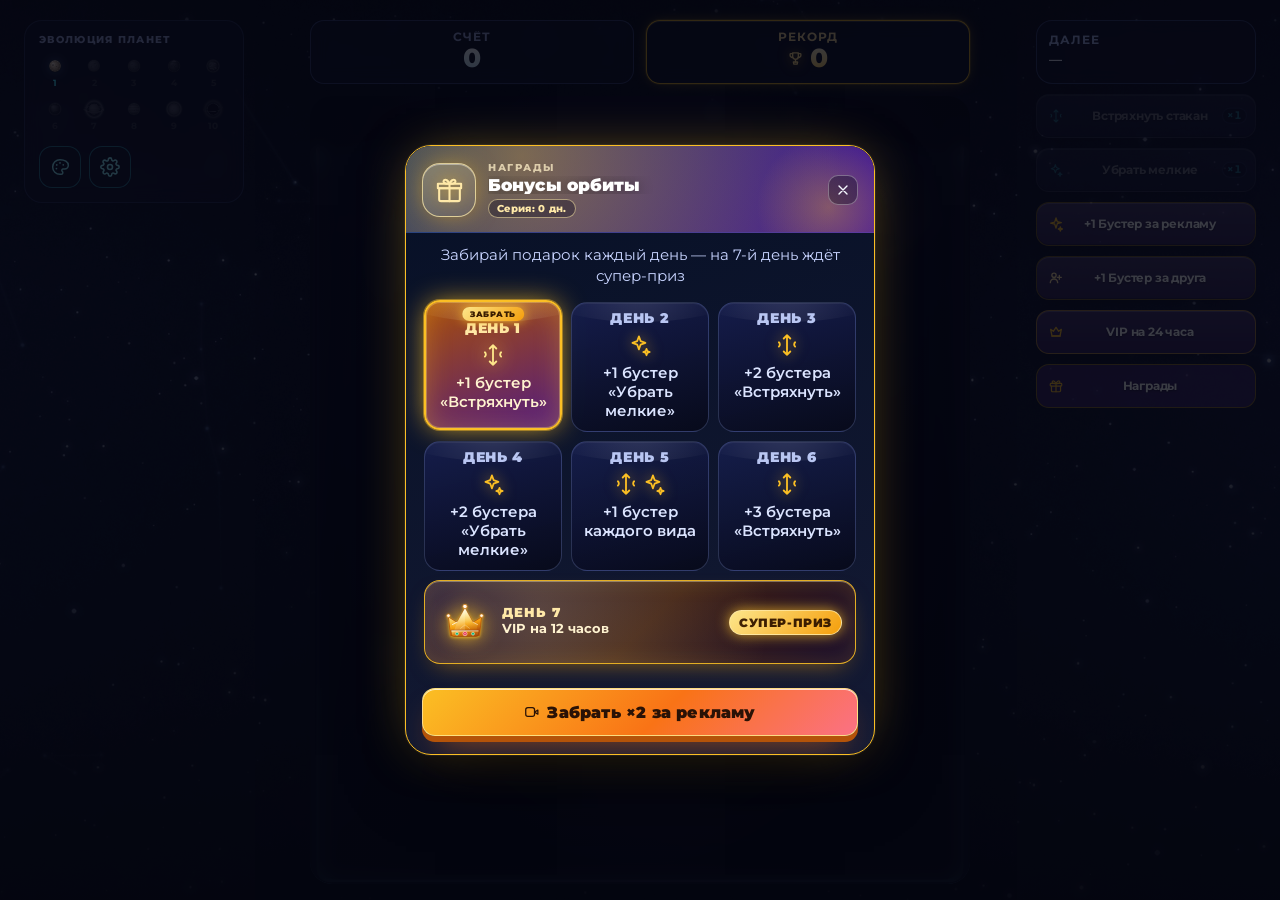
==== planets-tg/index.html @ 424c5d25 "Telegram Mini Apps: planets-tg + autobaron-tg — 26.11.2026 20:28:08" ====
<!DOCTYPE html>
<html lang="ru">
<head>
  <meta charset="UTF-8">
  <script src="https://telegram.org/js/telegram-web-app.js"></script>
  <script>
    function enterTgFullscreen() {
      try {
        var tg = window.Telegram && window.Telegram.WebApp;
        if (!tg) return;
        try { tg.ready(); } catch (e) {}
        try { tg.expand(); } catch (e) {}
        try { if (tg.disableVerticalSwipes) tg.disableVerticalSwipes(); } catch (e) {}
        try { if (typeof tg.disableClosingConfirmation === 'function') { tg.disableClosingConfirmation(); } } catch (e) {}
        try { if (tg.requestFullscreen && !tg.isFullscreen) tg.requestFullscreen(); } catch (e) {}
      } catch (e) {}
    }
    enterTgFullscreen();
    setTimeout(enterTgFullscreen, 150);
    document.addEventListener('pointerdown', enterTgFullscreen, { once: true });
  </script>
<script src="https://sad.adsgram.ai/js/sad.min.js"></script>
  <script src="./matter.min.js"></script>
  <script>window.Matter || document.write('<script src="https://cdnjs.cloudflare.com/ajax/libs/matter-js/0.19.0/matter.min.js"><\/script>')</script>
  <script src="i18n.js?v=68"></script>
  <script src="telegram-init.js"></script>
  <meta name="viewport" content="width=device-width, initial-scale=1, maximum-scale=1, user-scalable=no, viewport-fit=cover">
  <meta name="theme-color" content="#090d16">
  <meta name="description" content="Merge Cosmos — космическая головоломка со слиянием планет и звёзд: от астероида до чёрной дыры.">
  <title>Merge Cosmos — космический мердж</title>
  <link rel="icon" href="data:image/svg+xml,%3Csvg xmlns='http://www.w3.org/2000/svg' viewBox='0 0 32 32'%3E%3Ccircle cx='16' cy='16' r='13' fill='%237c5cff'/%3E%3Ccircle cx='11' cy='11' r='6' fill='%2343e7ff'/%3E%3Ccircle cx='22' cy='22' r='2.6' fill='%23ffd9a0'/%3E%3C/svg%3E">
  <link rel="preconnect" href="https://fonts.googleapis.com">
  <link rel="preconnect" href="https://fonts.gstatic.com" crossorigin>
  <link href="https://fonts.googleapis.com/css2?family=Montserrat:wght@500;600;700;800&display=swap" rel="stylesheet">
  <link rel="stylesheet" href="style.css?v=68">
</head>
<body data-theme="cosmos">
  <script>
    (function () {
      try {
        var t = localStorage.getItem('merge_cosmos_theme_v1') || 'cosmos';
        if (t !== 'neon' && t !== 'crystal') t = 'cosmos';
        document.body.setAttribute('data-theme', t === 'crystal' ? 'crystals' : t);
      } catch (err) {}
    })();
  </script>
  <div class="app" id="app">

    <header class="hud">
      <div class="hud-top">
        <div class="hud-pair">
        <div class="hud-card hud-score" id="scoreCard">
          <span class="hud-label">Счёт</span>
          <span class="stat-value" id="score" aria-live="polite">0</span>
        </div>

        <div class="hud-card hud-best" id="bestStat" role="button" tabindex="0" aria-label="Космический рейтинг">
          <span class="hud-label">Рекорд</span>
          <span class="hud-best-row">
            <svg class="best-cup" width="14" height="14" viewBox="0 0 24 24" fill="none" stroke="currentColor" stroke-width="1.9" stroke-linecap="round" stroke-linejoin="round" aria-hidden="true">
              <path d="M8 4h8v5.2a4 4 0 0 1-8 0V4z"/>
              <path d="M8 5.2H5.4a1 1 0 0 0-1 1v1.2a3.2 3.2 0 0 0 3.2 3.2H8"/>
              <path d="M16 5.2h2.6a1 1 0 0 1 1 1v1.2a3.2 3.2 0 0 1-3.2 3.2H16"/>
              <path d="M12 13.4V17"/>
              <path d="M9.7 20h4.6l.7-3H9l.7 3z"/>
            </svg>
            <span class="stat-value" id="best">0</span>
          </span>
        </div>

        </div>

        <div class="hud-card hud-next" id="nextCard" aria-hidden="true">
          <span class="hud-label">Далее</span>
          <canvas id="nextPreview" width="120" height="120"></canvas>
          <span class="next-name" id="nextName">—</span>
        </div>
      </div>

    </header>

    <main class="stage" id="stage">
      <canvas id="game" aria-label="Игровое поле: двигайте прицел и отпускайте, чтобы сбросить объект"></canvas>
      <div class="vignette" id="vignette" aria-hidden="true"></div>

      <div class="combo" id="combo" aria-hidden="true">КОМБО ×2</div>
      <div class="toast" id="toast" role="status" aria-live="polite"></div>

      <div class="danger-badge" id="dangerBadge" aria-hidden="true">
        <div class="danger-head"><span>ОПАСНО •</span><b id="dangerTime">5.0с</b></div>
        <div class="danger-meter"><span class="danger-fill" id="dangerFill"></span></div>
      </div>

      <aside class="rail rail-left" id="railLeft" aria-hidden="true">
        <div class="rail-slot" id="slotEvo"></div>
      </aside>

      <aside class="rail rail-right" id="railRight" aria-hidden="true">
        <div class="rail-slot rail-slot-next" id="slotNext"></div>
        <div class="rail-slot rail-slot-bonus" id="slotBonus"></div>
      </aside>

      <div class="overlay show" id="startScreen">
        <div class="panel start-panel">
          <div class="hero" aria-hidden="true"></div>
          <p class="kicker">Космическая головоломка</p>
          <h1 class="title">MERGE<br><span>COSMOS</span></h1>
          <p class="tagline">Соединяй астероиды, планеты и звёзды — доберись до чёрной дыры.</p>
          <button class="btn primary" id="startBtn" type="button">Играть</button>
          <p class="hint">Двигай прицел мышью или пальцем<br>и отпусти, чтобы сбросить объект</p>
        </div>
      </div>

      <div class="overlay" id="pauseScreen">
        <div class="panel">
          <p class="kicker">Пауза</p>
          <h2 class="panel-title">Вселенная подождёт</h2>
          <p class="panel-text">Продолжи, когда будешь готов.</p>
          <div class="btn-row">
            <button class="btn primary" id="resumeBtn" type="button">Продолжить</button>
            <button class="btn ghost" id="restartBtn" type="button">Заново</button>
          </div>
        </div>
      </div>

      <div class="overlay" id="overScreen">
        <div class="panel">
          <p class="kicker">Стакан переполнен</p>
          <h2 class="panel-title">Игра окончена</h2>
          <div class="final">
            <span class="final-label">Итоговый счёт</span>
            <span class="final-score" id="finalScore">0</span>
          </div>
          <div class="record-badge" id="recordBadge">
            <svg viewBox="0 0 24 24" width="14" height="14" fill="currentColor" aria-hidden="true"><path d="M12 2.8l2.5 5.2 5.7.8-4.1 4 1 5.7-5.1-2.7-5.1 2.7 1-5.7-4.1-4 5.7-.8L12 2.8z"/></svg>
            <span>Новый рекорд</span>
            <svg viewBox="0 0 24 24" width="14" height="14" fill="currentColor" aria-hidden="true"><path d="M12 2.8l2.5 5.2 5.7.8-4.1 4 1 5.7-5.1-2.7-5.1 2.7 1-5.7-4.1-4 5.7-.8L12 2.8z"/></svg>
          </div>
          <div class="record" id="recordLine">Рекорд: 0</div>
          <button class="btn ghost second-chance" id="secondChanceBtn" type="button">Второй шанс · Реклама</button>
          <div class="btn-row">
            <button class="btn primary" id="retryBtn" type="button">Заново</button>
            <button class="btn ghost" id="menuBtn" type="button">В меню</button>
          </div>
          <button class="btn ghost share-btn" id="shareBtn" type="button">Поделиться рекордом</button>
        </div>
      </div>

      <div class="overlay" id="vipScreen">
        <div class="panel">
          <p class="kicker">Закрытый клуб</p>
          <h2 class="panel-title">VIP на 24 часа</h2>
          <p class="vip-desc">Смотри 5 коротких роликов — и получи VIP на 24 часа: без рекламы и с безлимитными бустерами.</p>
          <p class="vip-status" id="vipStatus"></p>
          <button class="btn primary" id="vipBuyBtn" type="button">Активировать VIP на 24ч (0/5 рекламы)</button>
          <button class="btn ghost vip-close" id="vipCloseBtn" type="button">Закрыть</button>
        </div>
      </div>
    </main>

    <footer class="bottom">
      <div class="evo-row">
        <button class="hud-square evo-tool" id="themeBtn" type="button" aria-label="Темы">
          <svg viewBox="0 0 24 24" fill="none" stroke="currentColor" stroke-width="1.8" stroke-linecap="round" stroke-linejoin="round" aria-hidden="true">
            <path d="M12 3.2a8.8 8.8 0 1 0 0 17.6h1.35a2.05 2.05 0 0 0 1.35-3.6 1.65 1.65 0 0 1 1.15-2.85h1.6a4.55 4.55 0 0 0 4.55-4.55C21.9 5.9 17.5 3.2 12 3.2z"/>
            <circle cx="8.1" cy="9.5" r="1.05" fill="currentColor" stroke="none"/>
            <circle cx="12" cy="7.1" r="1.05" fill="currentColor" stroke="none"/>
            <circle cx="15.9" cy="9.4" r="1.05" fill="currentColor" stroke="none"/>
            <circle cx="7.7" cy="13.8" r="1.05" fill="currentColor" stroke="none"/>
          </svg>
        </button>

        <div class="evo-center">
          <span class="evo-label" id="evoTitle">Эволюция планет</span>
          <div class="evo" id="evo" aria-label="Цепочка эволюции: 10 уровней"></div>
        </div>

        <button class="hud-square evo-tool" id="settingsBtn" type="button" aria-label="Настройки">
          <svg viewBox="0 0 24 24" fill="none" stroke="currentColor" stroke-width="1.9" stroke-linecap="round" stroke-linejoin="round" aria-hidden="true">
            <circle cx="12" cy="12" r="3"/>
            <path d="M19.4 15a1.65 1.65 0 0 0 .33 1.82l.06.06a2 2 0 0 1 0 2.83 2 2 0 0 1-2.83 0l-.06-.06a1.65 1.65 0 0 0-1.82-.33 1.65 1.65 0 0 0-1 1.51V21a2 2 0 0 1-2 2 2 2 0 0 1-2-2v-.09A1.65 1.65 0 0 0 9 19.4a1.65 1.65 0 0 0-1.82.33l-.06.06a2 2 0 0 1-2.83 0 2 2 0 0 1 0-2.83l.06-.06a1.65 1.65 0 0 0 .33-1.82 1.65 1.65 0 0 0-1.51-1H3a2 2 0 0 1-2-2 2 2 0 0 1 2-2h.09A1.65 1.65 0 0 0 4.6 9a1.65 1.65 0 0 0-.33-1.82l-.06-.06a2 2 0 0 1 0-2.83 2 2 0 0 1 2.83 0l.06.06a1.65 1.65 0 0 0 1.82.33H9a1.65 1.65 0 0 0 1-1.51V3a2 2 0 0 1 2-2 2 2 0 0 1 2 2v.09a1.65 1.65 0 0 0 1 1.51 1.65 1.65 0 0 0 1.82-.33l.06-.06a2 2 0 0 1 2.83 0 2 2 0 0 1 0 2.83l-.06.06a1.65 1.65 0 0 0-.33 1.82V9a1.65 1.65 0 0 0 1.51 1H21a2 2 0 0 1 2 2 2 2 0 0 1-2 2h-.09a1.65 1.65 0 0 0-1.51 1z"/>
          </svg>
        </button>
      </div>
      <div class="control-grid" id="controlGrid">
        <button class="bonus-btn" id="shakeBtn" type="button" disabled>
          <svg class="bonus-icon" viewBox="0 0 24 24" fill="none" stroke="currentColor" stroke-width="1.7" stroke-linecap="round" stroke-linejoin="round" aria-hidden="true">
            <path d="M12 3v18M12 3l-3 3M12 3l3 3M12 21l-3-3M12 21l3-3"/>
            <path d="M4.5 9.5c1.2 1 1.2 3 0 4M19.5 9.5c-1.2 1-1.2 3 0 4"/>
          </svg>
          <span class="bonus-text">Встряхнуть стакан</span>
          <span class="bonus-charge" id="shakeCharges">×1</span>
        </button>
        <button class="bonus-btn" id="cleanBtn" type="button" disabled>
          <svg class="bonus-icon" viewBox="0 0 24 24" fill="none" stroke="currentColor" stroke-width="1.6" stroke-linejoin="round" aria-hidden="true">
            <path d="M11 4l1.6 4.4L17 10l-4.4 1.6L11 16l-1.6-4.4L5 10l4.4-1.6L11 4z"/>
            <path d="M18 15.5l.8 2.2 2.2.8-2.2.8-.8 2.2-.8-2.2-2.2-.8 2.2-.8.8-2.2z"/>
          </svg>
          <span class="bonus-text">Убрать мелкие</span>
          <span class="bonus-charge" id="cleanCharges">×1</span>
        </button>
        <button class="invite-btn" id="adBoosterBtn" type="button">
          <svg class="btn-ico" viewBox="0 0 24 24" width="16" height="16" fill="none" stroke="currentColor" stroke-width="2" stroke-linecap="round" stroke-linejoin="round" aria-hidden="true">
            <path d="M12 3l2 5.6 6 1.4-6 1.4L12 18l-2-6-6-1.4 6-1.4L12 3z"/>
            <path d="M18.5 16.5l.8 2.2 2.2.8-2.2.8-.8 2.2-.8-2.2-2.2-.8 2.2-.8.8-2.2z"/>
          </svg>
          <span>+1 Бустер за рекламу</span>
        </button>
        <button class="invite-btn invite-friend-btn" id="inviteFriendBtn" type="button">
          <svg class="btn-ico" viewBox="0 0 24 24" width="16" height="16" fill="none" stroke="currentColor" stroke-width="2" stroke-linecap="round" stroke-linejoin="round" aria-hidden="true">
            <circle cx="9" cy="8" r="3.2"/>
            <path d="M3.5 19a5.5 5.5 0 0 1 11 0"/>
            <path d="M17 8v6M14 11h6"/>
          </svg>
          <span>+1 Бустер за друга</span>
        </button>
        <button class="invite-btn" id="vipBtn" type="button">
          <svg class="btn-ico" viewBox="0 0 24 24" width="16" height="16" fill="none" stroke="currentColor" stroke-width="2" stroke-linecap="round" stroke-linejoin="round" aria-hidden="true">
            <path d="M4 8l4 3 4-6 4 6 4-3-2 10H6L4 8z"/>
            <path d="M6 18h12"/>
          </svg>
          <span id="vipBtnLabel">VIP на 24 часа</span>
        </button>
        <button class="invite-btn daily-btn" id="dailyBtn" type="button">
          <svg class="btn-ico" viewBox="0 0 24 24" width="16" height="16" fill="none" stroke="currentColor" stroke-width="1.8" stroke-linecap="round" stroke-linejoin="round" aria-hidden="true">
            <rect x="3.4" y="8.2" width="17.2" height="4" rx="1.2"/>
            <path d="M5.2 12.2V19a1.6 1.6 0 0 0 1.6 1.6h10.4A1.6 1.6 0 0 0 18.8 19v-6.8"/>
            <path d="M12 8.2v12.4"/>
            <path d="M12 8.2C10.4 5.4 8.6 4 7.2 4.6 5.9 5.2 6.1 7.2 7.6 7.9 9 8.6 12 8.2 12 8.2z"/>
            <path d="M12 8.2c1.6-2.8 3.4-4.2 4.8-3.6 1.3.6 1.1 2.6-.4 3.3-1.4.7-4.4.3-4.4.3z"/>
          </svg>
          <span>Награды</span>
        </button>
      </div>
    </footer>
  </div>

  <div class="settings-overlay" id="settingsOverlay" aria-hidden="true">
    <div class="settings-modal" role="dialog" aria-modal="true">
      <div class="settings-head">
        <span class="settings-title">Настройки</span>
        <button class="settings-close" id="settingsClose" type="button" aria-label="Закрыть">
          <svg viewBox="0 0 24 24" width="16" height="16" fill="none" stroke="currentColor" stroke-width="2" stroke-linecap="round" aria-hidden="true"><path d="M6 6l12 12M18 6L6 18"/></svg>
        </button>
      </div>
      <div class="settings-line"><span class="settings-label">Язык</span>
        <div class="lang-switch settings-lang" role="group" aria-label="Language">
          <button class="lang-btn" type="button" data-lang="ru">RU</button>
          <button class="lang-btn" type="button" data-lang="en">EN</button>
        </div>
      </div>
      <div class="settings-line"><span class="settings-label">Звуковые эффекты</span>
        <button class="settings-toggle" id="settingsSoundBtn" type="button">Вкл</button>
      </div>
      <div class="settings-line setting-row-vibration"><span class="settings-label">Вибрация</span>
        <button class="settings-toggle" id="settingsVibrationBtn" type="button">Вкл</button>
      </div>
    </div>
  </div>

  <div class="sheet-overlay" id="themesOverlay" aria-hidden="true">
    <div class="sheet-modal" role="dialog" aria-modal="true">
      <div class="sheet-head">
        <span class="sheet-title">Космические темы</span>
        <button class="settings-close" id="themesClose" type="button" aria-label="Закрыть">
          <svg viewBox="0 0 24 24" width="16" height="16" fill="none" stroke="currentColor" stroke-width="2" stroke-linecap="round" aria-hidden="true"><path d="M6 6l12 12M18 6L6 18"/></svg>
        </button>
      </div>
      <div class="theme-list" id="themeList"></div>
      <p class="sheet-note">Выбор темы сохраняется автоматически</p>
    </div>
  </div>

  <div class="sheet-overlay" id="dailyOverlay" aria-hidden="true">
    <div class="sheet-modal daily-modal" role="dialog" aria-modal="true">
      <div class="daily-banner">
        <span class="daily-banner-glow" aria-hidden="true"></span>
        <span class="daily-banner-ico" aria-hidden="true">
          <svg viewBox="0 0 24 24" fill="none" stroke="currentColor" stroke-width="1.6" stroke-linecap="round" stroke-linejoin="round">
            <path d="M4 11h16v8.5a1.5 1.5 0 0 1-1.5 1.5h-13A1.5 1.5 0 0 1 4 19.5V11z"/>
            <path d="M3 7.5h18V11H3z"/>
            <path d="M12 7.5V21"/>
            <path d="M12 7.5c-1.2-2.6-3-3.6-4.2-2.7-1 .8-.2 2.2 1.2 2.6.9.3 3 .1 3 .1z"/>
            <path d="M12 7.5c1.2-2.6 3-3.6 4.2-2.7 1 .8.2 2.2-1.2 2.6-.9.3-3 .1-3 .1z"/>
          </svg>
        </span>
        <div class="daily-banner-info">
          <span class="daily-kicker">Награды</span>
          <span class="daily-banner-title" id="dailyTitle">Бонусы орбиты</span>
          <span class="daily-streak" id="dailyStreak">Серия: 0 дн.</span>
        </div>
        <button class="daily-close" id="dailyClose" type="button" aria-label="Закрыть">
          <svg viewBox="0 0 24 24" width="16" height="16" fill="none" stroke="currentColor" stroke-width="2" stroke-linecap="round" aria-hidden="true"><path d="M6 6l12 12M18 6L6 18"/></svg>
        </button>
      </div>
      <p class="daily-sub" id="dailySub">Забирай подарок каждый день — на 7-й день супер-приз</p>
      <div class="daily-grid" id="dailyGrid"></div>
      <div class="daily-actions">
        <button class="daily-ad-btn" id="dailyAdBtn" type="button">
          <svg viewBox="0 0 24 24" fill="none" stroke="currentColor" stroke-width="1.9" stroke-linecap="round" stroke-linejoin="round" aria-hidden="true">
            <rect x="2.6" y="5.4" width="13.2" height="13.2" rx="3.2"/>
            <path d="M15.8 12.2l5 3.1V9.1l-5 3.1z"/>
          </svg>
          <span>Забрать ×2 за рекламу</span>
        </button>
        <p class="daily-tomorrow" id="dailyTomorrow" hidden>Приходите завтра за новым подарком</p>
      </div>
    </div>
  </div>

  <div class="sheet-overlay" id="leaderboardOverlay" aria-hidden="true">
    <div class="sheet-modal sheet-modal-wide lb-modal" role="dialog" aria-modal="true" aria-label="Космический рейтинг">
      <div class="sheet-head">
        <div class="lb-head-text">
          <span class="sheet-title">Космический рейтинг</span>
        </div>
        <button class="settings-close" id="leaderboardClose" type="button" aria-label="Закрыть">
          <svg viewBox="0 0 24 24" width="16" height="16" fill="none" stroke="currentColor" stroke-width="2" stroke-linecap="round" aria-hidden="true"><path d="M6 6l12 12M18 6L6 18"/></svg>
        </button>
      </div>
      <div class="lb-league" id="lbLeagueCard" data-league="1">
        <div class="lb-league-top">
          <span class="lb-league-icon" id="lbLeagueIcon" data-league="1" aria-hidden="true"></span>
          <div class="lb-league-text">
            <b class="lb-league-name" id="lbLeagueName">Бронзовая орбита</b>
            <span class="lb-league-sub" id="lbLeagueSub">Ваша лига</span>
          </div>
          <div class="lb-rank"><b id="lbRank">#25</b><span>Место</span></div>
        </div>
        <div class="lb-bar"><span class="lb-bar-fill" id="lbProgressFill"></span></div>
        <div class="lb-league-bottom"><span id="lbProgressText">До следующей лиги: 5 000</span><span id="lbLeagueStep">1 / 5</span></div>
      </div>
      <div class="lb-showcase">
        <span class="lb-showcase-title">Все лиги</span>
        <div class="lb-leagues" id="lbLeagues"></div>
      </div>
      <div class="lb-list" id="lbList" role="list"></div>
      <button class="btn primary lb-share" id="lbShareBtn" type="button">
        <svg class="lb-share-ico" viewBox="0 0 24 24" fill="none" stroke="currentColor" stroke-width="1.9" stroke-linecap="round" stroke-linejoin="round" aria-hidden="true">
          <path d="M14.5 4.5h5v5"/>
          <path d="M19.5 4.5l-7.4 7.4"/>
          <path d="M9.6 5.4H6.2A1.7 1.7 0 0 0 4.5 7.1v10.7a1.7 1.7 0 0 0 1.7 1.7h10.7a1.7 1.7 0 0 0 1.7-1.7v-3.4"/>
        </svg>
        <span>Бросить вызов друзьям</span>
      </button>
    </div>
  </div>

  <div class="fatal" id="fatal" role="alert">
    <strong>Не удалось загрузить физический движок.</strong>
    <span>Проверьте подключение к интернету и обновите страницу.</span>
  </div>

  <script src="game.js?v=68"></script>
</body>
</html>
---- planets-tg/style.css ----
/* ============================================================
   MERGE COSMOS - styles
   ============================================================ */
:root {
  --bg: #05060f;
  --panel: rgba(16, 18, 44, 0.62);
  --line: rgba(130, 160, 255, 0.16);
  --text: #eef2ff;
  --muted: #94a0d2;
  --primary: #7c5cff;
  --cyan: #43e7ff;
  --pink: #ff5ea8;
  --danger: #ff4d6d;
  --font: "Segoe UI", system-ui, -apple-system, "Helvetica Neue", Arial, sans-serif;

  --bg-page: #090d16;
  --bg-page-2: #111827;
  --bg-image: radial-gradient(1100px 760px at 12% -12%, rgba(108, 74, 255, 0.26), transparent 62%),
    radial-gradient(900px 700px at 92% 112%, rgba(0, 186, 255, 0.16), transparent 62%),
    radial-gradient(680px 520px at 50% 46%, rgba(255, 86, 170, 0.06), transparent 72%),
    linear-gradient(180deg, #090d16 0%, #111827 100%);
  --bg-jar: #0b1029;
  --jar-border: #d9b45c;
  --surface-card: rgba(16, 18, 44, 0.62);
  --surface-card-2: rgba(18, 22, 50, 0.88);
  --surface-modal: #141a34;
  --surface-modal-2: #0b1024;
  --modal-border: rgba(150, 175, 255, 0.26);
  --modal-hi: rgba(255, 255, 255, 0.06);
  --btn-bg: rgba(26, 30, 68, 0.92);
  --btn-bg-hover: rgba(44, 52, 110, 0.94);
  --btn-border: rgba(130, 160, 255, 0.28);
  --btn-text: #eaf0ff;
  --btn-alt-bg: rgba(86, 60, 16, 0.55);
  --btn-alt-border: rgba(255, 210, 110, 0.5);
  --btn-alt-text: #ffe6a3;
  --primary-grad: linear-gradient(135deg, #7bf0ff 0%, #7c8bff 45%, #c04cff 100%);
  --primary-text: #070818;
  --primary-shadow: 0 12px 30px rgba(100, 110, 255, 0.35), inset 0 1px 0 rgba(255, 255, 255, 0.7);
  --ghost-bg: rgba(255, 255, 255, 0.05);
  --vip-bg: linear-gradient(135deg, #1d1438, #2c1b54);
  --vip-border: rgba(168, 85, 247, 0.55);
  --vip-text: #f3e8ff;
  --vip-active-bg: linear-gradient(135deg, #3b280c, #5c3e12);
  --vip-active-border: #fbbf24;
  --vip-active-text: #fde68a;
  --daily-bg: rgba(70, 44, 120, 0.62);
  --daily-bg-hover: rgba(92, 60, 150, 0.7);
  --daily-border: rgba(251, 191, 36, 0.42);
  --daily-border-hover: rgba(252, 211, 77, 0.8);
  --daily-text: #fde68a;
  --daily-ad-grad: linear-gradient(135deg, #4c1d95, #7c2d12 55%, #b45309);
  --accent-primary: #7c5cff;
  --accent-secondary: #43e7ff;
  --accent-on: #05121f;
  --accent-ok: rgba(52, 211, 153, 0.6);
  --accent-ok-soft: rgba(10, 60, 48, 0.55);
  --title-grad: linear-gradient(180deg, #ffffff 10%, #b9ecff 48%, #9a7bff 100%);
  --score-grad: linear-gradient(180deg, #ffffff, #bfe6ff);
  --best-grad: linear-gradient(180deg, #fff3ce, #ffc96b);
  --orb-grad: radial-gradient(circle at 32% 28%, #9ff7ff 0%, #4aa8ff 30%, #6c4cff 62%, #1c0f4d 100%);
  --orb-ring: rgba(160, 225, 255, 0.55);
  --overlay-bg: radial-gradient(ellipse at 50% 35%, rgba(30, 24, 80, 0.5), rgba(4, 5, 16, 0.82) 72%);
  --scrim: rgba(4, 6, 16, 0.78);
  --grip: rgba(148, 163, 184, 0.4);
  --muted-2: #7d88b8;
}* {
  box-sizing: border-box;
}html, body, body * {
  -webkit-user-select: none;
  user-select: none;
  -webkit-touch-callout: none;
  touch-action: none;
}html, body {
  margin: 0;
  padding: 0;
  height: 100%;
  overflow: hidden;
  background: var(--bg);
}html, body {
  position: fixed !important;
  inset: 0 !important;
  width: 100% !important;
  height: 100% !important;
  overflow: hidden !important;
  background-color: #090d16 !important;
  touch-action: manipulation;
}body {
  font-family: var(--font);
  color: var(--text);
  -webkit-font-smoothing: antialiased;
  -moz-osx-font-smoothing: grayscale;
  -webkit-tap-highlight-color: transparent;
  -webkit-user-select: none;
  user-select: none;
  overscroll-behavior: none;
  background:
    radial-gradient(1100px 760px at 12% -12%, rgba(108, 74, 255, 0.26), transparent 62%),
    radial-gradient(900px 700px at 92% 112%, rgba(0, 186, 255, 0.16), transparent 62%),
    radial-gradient(680px 520px at 50% 46%, rgba(255, 86, 170, 0.06), transparent 72%),
    #05060f;
}button {
  font-family: inherit;
  -webkit-tap-highlight-color: transparent;
}.app {
  position: relative;
  display: grid;
  grid-template-rows: auto minmax(0, 1fr) auto;
  width: 100%;
  height: 100vh;
  height: 100dvh;
  overflow: hidden;
  padding-top: env(safe-area-inset-top, 0px);
  padding-bottom: env(safe-area-inset-bottom, 0px);
  padding-left: env(safe-area-inset-left, 0px);
  padding-right: env(safe-area-inset-right, 0px);
}/* ---------------- HUD ---------------- */
.hud {
  position: relative;
  z-index: 6;
  display: flex;
  align-items: center;
  justify-content: space-between;
  gap: 8px;
  width: 100%;
  max-width: 860px;
  margin: 0 auto;
  padding: calc(8px + env(safe-area-inset-top)) 12px 6px;
}.brand {
  display: flex;
  align-items: center;
  gap: 8px;
  min-width: 0;
}.brand-mark {
  position: relative;
  flex: 0 0 auto;
  display: grid;
  place-items: center;
  width: 34px;
  height: 34px;
  border-radius: 50%;
  background: radial-gradient(circle at 32% 28%, #8ef2ff 0%, #6a5bff 42%, #3a1f88 74%, #160b3a 100%);
  box-shadow:
    0 0 18px rgba(110, 110, 255, 0.5),
    inset -3px -4px 8px rgba(0, 0, 0, 0.45),
    inset 2px 2px 6px rgba(255, 255, 255, 0.22);
}.brand-mark::after {
  content: "";
  position: absolute;
  width: 49px;
  height: 17px;
  border: 1.5px solid rgba(120, 220, 255, 0.42);
  border-radius: 50%;
  transform: rotate(-22deg);
}.brand-core {
  width: 9px;
  height: 9px;
  border-radius: 50%;
  background: radial-gradient(circle at 35% 30%, #fff, #ffd27d);
  box-shadow: 0 0 9px #ffcf7a;
}.brand-text {
  display: flex;
  flex-direction: column;
  gap: 3px;
  font-size: 16.5px;
  font-weight: 800;
  line-height: 1;
  letter-spacing: 0.12em;
  color: #eaf0ff;
  white-space: nowrap;
}.brand-text span {
  font-size: 10.8px;
  font-weight: 700;
  letter-spacing: 0.3em;
  color: #8f9bd8;
}.stats {
  display: flex;
  align-items: stretch;
  gap: 6px;
}.stat {
  display: flex;
  flex-direction: column;
  align-items: center;
  gap: 1px;
  min-width: 78px;
  padding: 5px 10px 6px;
  border: 1px solid var(--line);
  border-radius: 12px;
  background: var(--panel);
  -webkit-backdrop-filter: blur(7px);
  backdrop-filter: blur(7px);
}.stat-label {
  font-size: 10.2px;
  font-weight: 700;
  letter-spacing: 0.16em;
  text-transform: uppercase;
  color: #8b96cc;
}.stat-value {
  font-size: 17px;
  font-weight: 800;
  line-height: 1.05;
  letter-spacing: 0.02em;
  font-variant-numeric: tabular-nums;
  background: linear-gradient(180deg, #ffffff, #bfe6ff);
  -webkit-background-clip: text;
  background-clip: text;
  color: transparent;
}.stat.best .stat-value {
  background: linear-gradient(180deg, #fff3ce, #ffc96b);
  -webkit-background-clip: text;
  background-clip: text;
  color: transparent;
}.stat-value.bump {
  animation: bump 0.34s ease;
}
@keyframes bump {
  0% { transform: scale(1); }
  35% { transform: scale(1.18); }
  100% { transform: scale(1); }
}.actions {
  display: flex;
  gap: 6px;
}.icon-btn {
  display: grid;
  place-items: center;
  width: 38px;
  height: 38px;
  padding: 0;
  border: 1px solid var(--line);
  border-radius: 12px;
  background: var(--panel);
  color: #cfd8ff;
  cursor: pointer;
  -webkit-backdrop-filter: blur(7px);
  backdrop-filter: blur(7px);
  transition: background 0.18s, border-color 0.18s, transform 0.12s;
}.icon-btn:hover:not(:disabled) {
  background: rgba(50, 60, 120, 0.55);
  border-color: rgba(140, 190, 255, 0.4);
}.icon-btn:active:not(:disabled) {
  transform: scale(0.94);
}.icon-btn:disabled {
  opacity: 0.35;
  cursor: default;
}.icon-btn .icon {
  display: none;
  width: 20px;
  height: 20px;
}.icon-btn:not(.muted) .when-on, .icon-btn.muted .when-off, .icon-btn:not(.is-paused) .when-playing, .icon-btn.is-paused .when-paused, .icon-btn:not(.is-fs) .when-enter, .icon-btn.is-fs .when-exit {
  display: block;
}/* ---------------- Stage ---------------- */
.stage {
  position: relative;
  justify-self: stretch;
  flex: 1 1 auto;
  width: 100%;
  max-width: 820px;
  min-height: 0;
  margin: 0 auto;
  overflow: hidden;
  border-radius: 26px;
}#game {
  position: absolute;
  inset: 0;
  display: block;
  width: 100%;
  height: 100%;
  touch-action: none;
  cursor: crosshair;
  transform: translateZ(0);
  will-change: transform;
  -webkit-backface-visibility: hidden;
  backface-visibility: hidden;
}.vignette {
  position: absolute;
  inset: 0;
  z-index: 3;
  pointer-events: none;
  opacity: 0;
  transition: opacity 0.25s;
  background: radial-gradient(ellipse at 50% 45%, transparent 52%, rgba(255, 30, 70, 0.18) 82%, rgba(255, 20, 60, 0.42) 100%);
}.stage.danger .vignette {
  opacity: 1;
  animation: dangerPulse 1.1s ease-in-out infinite;
}
@keyframes dangerPulse {
  0%, 100% { opacity: 0.62; }
  50% { opacity: 1; }
}/* ---------------- Next preview ---------------- */
.next-card {
  display: flex;
  flex: 0 0 auto;
  flex-direction: column;
  align-items: center;
  gap: 1px;
  width: 62px;
  padding: 3px 5px 2px;
  border: 1px solid var(--line);
  border-radius: 12px;
  background: var(--panel);
  -webkit-backdrop-filter: blur(7px);
  backdrop-filter: blur(7px);
  pointer-events: none;
}.next-label {
  font-size: 8.9px;
  font-weight: 700;
  letter-spacing: 0.14em;
  text-transform: uppercase;
  color: #8b96cc;
}#nextPreview {
  display: block;
  width: 34px;
  height: 34px;
  margin: -2px 0 -1px;
}.next-name {
  max-width: 54px;
  overflow: hidden;
  font-size: 9.5px;
  font-weight: 600;
  color: #dfe8ff;
  text-align: center;
  white-space: nowrap;
  text-overflow: ellipsis;
}/* ---------------- Combo & toast ---------------- */
.combo {
  position: absolute;
  top: 41%;
  left: 50%;
  z-index: 4;
  font-size: clamp(20px, 6vw, 30px);
  font-weight: 900;
  letter-spacing: 0.06em;
  color: #fff;
  white-space: nowrap;
  opacity: 0;
  pointer-events: none;
  transform: translate(-50%, -50%) scale(0.7);
  text-shadow:
    0 0 12px rgba(100, 210, 255, 0.9),
    0 0 34px rgba(150, 80, 255, 0.85),
    0 2px 0 rgba(0, 0, 0, 0.35);
  transition: opacity 0.18s, transform 0.3s cubic-bezier(0.2, 1.7, 0.4, 1);
}.combo.show {
  opacity: 1;
  transform: translate(-50%, -50%) scale(1) rotate(-2deg);
}.toast {
  position: absolute;
  top: 6px;
  left: 50%;
  z-index: 6;
  max-width: 90%;
  padding: 7px 13px;
  border: 1px solid rgba(140, 170, 255, 0.22);
  border-radius: 999px;
  background: rgba(10, 12, 32, 0.9);
  color: #dfe7ff;
  font-size: 14.6px;
  font-weight: 600;
  text-align: center;
  opacity: 0;
  pointer-events: none;
  transform: translate(-50%, -10px);
  transition: opacity 0.22s, transform 0.22s;
}.toast.show {
  opacity: 1;
  transform: translate(-50%, 0);
}.danger-badge {
  position: absolute;
  top: 0;
  left: 50%;
  z-index: 5;
  width: 140px;
  padding: 7px 9px 8px;
  border: 1px solid rgba(255, 90, 120, 0.55);
  border-radius: 12px;
  background: rgba(42, 5, 20, 0.74);
  -webkit-backdrop-filter: blur(8px);
  backdrop-filter: blur(8px);
  box-shadow: 0 0 24px rgba(255, 45, 90, 0.18);
  opacity: 0;
  pointer-events: none;
  transform: translate(-50%, -100%);
  transition: opacity 0.18s;
}.danger-badge.show {
  opacity: 1;
  animation: dangerBadgePulse 1s ease-in-out infinite;
}.danger-head {
  display: flex;
  align-items: baseline;
  justify-content: space-between;
  gap: 6px;
  font-size: 11.4px;
  font-weight: 800;
  letter-spacing: 0.14em;
  color: #ff9fb0;
}.danger-head b {
  font-size: 15.2px;
  font-weight: 800;
  letter-spacing: 0;
  color: #ffd7de;
  font-variant-numeric: tabular-nums;
}.danger-meter {
  height: 3px;
  margin-top: 5px;
  overflow: hidden;
  border-radius: 99px;
  background: rgba(255, 80, 110, 0.22);
}.danger-fill {
  display: block;
  width: 0%;
  height: 100%;
  border-radius: 99px;
  background: linear-gradient(90deg, #ff4d6d, #ff8a5c);
  transition: width 0.1s linear;
}
@keyframes dangerBadgePulse {
  0%, 100% { border-color: rgba(255, 90, 120, 0.4); }
  50% { border-color: rgba(255, 120, 150, 0.85); }
}/* ---------------- Overlays ---------------- */
.overlay {
  position: absolute;
  inset: 0;
  z-index: 20;
  display: flex;
  align-items: center;
  justify-content: center;
  padding: 14px;
  background: radial-gradient(ellipse at 50% 35%, rgba(30, 24, 80, 0.5), rgba(4, 5, 16, 0.82) 72%);
  -webkit-backdrop-filter: blur(7px);
  backdrop-filter: blur(7px);
  opacity: 0;
  visibility: hidden;
  transition: opacity 0.28s ease, visibility 0.28s;
}.overlay.show {
  opacity: 1;
  visibility: visible;
}.panel {
  position: relative;
  width: min(100%, 360px);
  max-height: 100%;
  padding: 26px 22px 22px;
  overflow-y: auto;
  border: 1px solid rgba(150, 175, 255, 0.18);
  border-radius: 26px;
  background: linear-gradient(165deg, rgba(38, 36, 92, 0.92), rgba(12, 12, 34, 0.96));
  box-shadow:
    0 24px 70px rgba(0, 0, 0, 0.55),
    inset 0 1px 0 rgba(255, 255, 255, 0.08);
  text-align: center;
  scrollbar-width: none;
}.panel::-webkit-scrollbar {
  display: none;
}.start-panel {
  padding-top: 22px;
}.hero {
  position: relative;
  width: 84px;
  height: 84px;
  margin: 0 auto 12px;
}.hero::before {
  content: "";
  position: absolute;
  inset: 0;
  border-radius: 50%;
  background: radial-gradient(circle at 32% 28%, #9ff7ff 0%, #4aa8ff 30%, #6c4cff 62%, #1c0f4d 100%);
  box-shadow:
    0 0 44px rgba(90, 140, 255, 0.55),
    inset -8px -10px 20px rgba(0, 0, 0, 0.5),
    inset 6px 8px 14px rgba(255, 255, 255, 0.18);
}.hero::after {
  content: "";
  position: absolute;
  top: 50%;
  left: -20px;
  right: -20px;
  height: 27px;
  margin-top: -13px;
  border: 2px solid rgba(160, 225, 255, 0.55);
  border-radius: 50%;
  box-shadow: 0 0 12px rgba(120, 200, 255, 0.35);
  transform: rotate(-18deg);
}.kicker {
  margin: 0 0 6px;
  font-size: 12.1px;
  font-weight: 700;
  letter-spacing: 0.22em;
  text-transform: uppercase;
  color: #8ea0e0;
}.title {
  margin: 0 0 12px;
  font-size: clamp(38px, 11vw, 54px);
  font-weight: 900;
  line-height: 0.92;
  letter-spacing: 0.02em;
  background: linear-gradient(180deg, #ffffff 10%, #b9ecff 48%, #9a7bff 100%);
  -webkit-background-clip: text;
  background-clip: text;
  color: transparent;
  filter: drop-shadow(0 6px 24px rgba(110, 120, 255, 0.35));
}.title span {
  display: inline-block;
  margin-top: 7px;
  font-size: 0.6em;
  letter-spacing: 0.24em;
  background: linear-gradient(180deg, #c8f4ff, #7a6bff);
  -webkit-background-clip: text;
  background-clip: text;
  color: transparent;
}.tagline {
  max-width: 285px;
  margin: 0 auto 18px;
  font-size: 16.5px;
  line-height: 1.5;
  color: #a9b3e0;
}.hint {
  margin: 14px 0 0;
  font-size: 14px;
  line-height: 1.55;
  color: #7d88b8;
}.btn {
  padding: 15px 24px;
  border: 0;
  border-radius: 16px;
  font-family: inherit;
  font-size: 16px;
  font-weight: 800;
  letter-spacing: 0.01em;
  cursor: pointer;
  transition: transform 0.12s ease, filter 0.18s, box-shadow 0.2s, background 0.2s;
}.btn:active {
  transform: translateY(2px) scale(0.99);
}.btn.primary {
  width: 100%;
  color: #070818;
  background: linear-gradient(135deg, #7bf0ff 0%, #7c8bff 45%, #c04cff 100%);
  box-shadow:
    0 12px 30px rgba(100, 110, 255, 0.35),
    inset 0 1px 0 rgba(255, 255, 255, 0.7);
}.btn.primary:hover {
  filter: brightness(1.08);
}.btn.ghost {
  border: 1px solid rgba(150, 175, 255, 0.22);
  background: rgba(255, 255, 255, 0.05);
  color: #cdd6ff;
}.btn.ghost:hover {
  background: rgba(255, 255, 255, 0.09);
}.btn-row {
  display: flex;
  gap: 10px;
  margin-top: 20px;
}.btn-row .btn {
  flex: 1;
  padding: 13px 10px;
  font-size: 14.5px;
}.vip-desc {
  margin: 14px 4px 10px;
  font-size: 14.6px;
  line-height: 1.45;
  color: #c3cdf2;
}.vip-status {
  min-height: 16px;
  margin: 0 0 6px;
  font-size: 12.1px;
  color: #8ff0b0;
}.vip-close {
  width: 100%;
  margin-top: 10px;
  padding: 11px;
  font-size: 14.5px;
}.share-btn {
  width: 100%;
  margin-top: 10px;
  padding: 10px 12px;
  font-size: 14.5px;
}.panel-title {
  margin: 2px 0 6px;
  font-size: 24px;
  font-weight: 900;
  letter-spacing: 0.01em;
  background: linear-gradient(180deg, #ffffff, #cfe2ff);
  -webkit-background-clip: text;
  background-clip: text;
  color: transparent;
}.panel-text {
  margin: 0;
  font-size: 16.5px;
  color: #a3add8;
}.final {
  display: flex;
  flex-direction: column;
  gap: 2px;
  margin: 16px 0 6px;
  padding: 14px 12px;
  border: 1px solid rgba(130, 160, 255, 0.14);
  border-radius: 18px;
  background: rgba(6, 8, 26, 0.55);
}.final-label {
  font-size: 11.4px;
  font-weight: 700;
  letter-spacing: 0.2em;
  text-transform: uppercase;
  color: #8b96cc;
}.final-score {
  font-size: 40px;
  font-weight: 900;
  line-height: 1.05;
  font-variant-numeric: tabular-nums;
  background: linear-gradient(180deg, #ffffff, #9fe4ff 60%, #a98bff);
  -webkit-background-clip: text;
  background-clip: text;
  color: transparent;
}.record {
  margin-top: 6px;
  font-size: 15.2px;
  color: #919ccf;
}.record-badge {
  display: none;
  margin-top: 10px;
  font-size: 14px;
  font-weight: 800;
  letter-spacing: 0.12em;
  text-transform: uppercase;
  color: #ffe6a3;
  text-shadow: 0 0 16px rgba(255, 200, 90, 0.5);
}.record-badge.show {
  display: block;
  animation: recordGlow 1.4s ease-in-out infinite;
}
@keyframes recordGlow {
  0%, 100% { opacity: 0.72; }
  50% { opacity: 1; }
}/* ---------------- Footer ---------------- */
.bottom {
  position: relative;
  z-index: 5;
  display: flex;
  flex-direction: column;
  gap: 5px;
  width: 100%;
  max-width: 620px;
  margin: 0 auto;
  padding: 4px 10px calc(8px + env(safe-area-inset-bottom));
}.evo-row {
  display: flex;
  align-items: center;
  justify-content: center;
  gap: 9px;
  min-height: 30px;
}.evo-label {
  font-size: 10.8px;
  font-weight: 800;
  letter-spacing: 0.18em;
  text-transform: uppercase;
  color: #727ead;
  white-space: nowrap;
}.evo {
  display: flex;
  align-items: flex-start;
  gap: 1px;
}.evo-item {
  display: flex;
  flex-direction: column;
  align-items: center;
  width: 25px;
  opacity: 0.3;
  filter: grayscale(1) brightness(0.85);
  transition: opacity 0.35s, filter 0.35s, transform 0.35s;
}.evo-item.reached {
  opacity: 1;
  filter: none;
}.evo-canvas {
  display: block;
  width: 24px;
  height: 24px;
}.evo-item.reached .evo-canvas {
  filter: drop-shadow(0 0 5px rgba(120, 190, 255, 0.35));
}.evo-num {
  margin-top: -1px;
  font-size: 9.5px;
  font-weight: 700;
  line-height: 1;
  color: #6570a0;
}.evo-item.reached .evo-num {
  color: #a9c8ff;
}.bonus-row {
  display: flex;
  gap: 8px;
}.bonus-btn {
  display: flex;
  flex: 1;
  align-items: center;
  justify-content: center;
  gap: 6px;
  min-height: 42px;
  padding: 8px;
  border: 1px solid rgba(130, 160, 255, 0.16);
  border-radius: 14px;
  background: linear-gradient(180deg, rgba(30, 34, 76, 0.75), rgba(14, 16, 40, 0.8));
  color: #dfe6ff;
  font-size: 14.6px;
  font-weight: 700;
  line-height: 1.15;
  cursor: pointer;
  transition: border-color 0.18s, background 0.18s, transform 0.12s, opacity 0.18s;
}.bonus-btn:hover:not(:disabled) {
  border-color: rgba(140, 200, 255, 0.45);
  background: linear-gradient(180deg, rgba(44, 52, 110, 0.8), rgba(20, 22, 54, 0.86));
}.bonus-btn:active:not(:disabled) {
  transform: scale(0.98);
}.bonus-btn:disabled {
  opacity: 0.4;
  cursor: default;
}.bonus-icon {
  flex: 0 0 auto;
  width: 17px;
  height: 17px;
  color: #8fd8ff;
}.bonus-text {
  flex: 1 1 auto;
  min-width: 0;
  text-align: center;
  overflow-wrap: break-word;
}.bonus-charge {
  flex: 0 0 auto;
  min-width: 24px;
  padding: 2px 5px;
  border: 1px solid rgba(120, 220, 255, 0.25);
  border-radius: 999px;
  background: rgba(120, 220, 255, 0.14);
  color: #9fe8ff;
  font-size: 12.7px;
  text-align: center;
  font-variant-numeric: tabular-nums;
}.bonus-btn.vip .bonus-charge {
  border-color: rgba(255, 210, 90, 0.4);
  background: rgba(255, 190, 70, 0.16);
  color: #ffe6a3;
}.bonus-btn.cooldown:disabled {
  opacity: 0.6;
}.invite-btn {
  align-self: center;
  display: inline-flex;
  align-items: center;
  justify-content: center;
  gap: 6px;
  min-height: 28px;
  padding: 5px 14px;
  border: 1px solid rgba(255, 210, 110, 0.5);
  border-radius: 999px;
  background: linear-gradient(180deg, rgba(255, 196, 80, 0.18), rgba(120, 78, 16, 0.14));
  background-clip: padding-box;
  color: #ffe6a3;
  box-shadow: inset 0 1px 0 rgba(255, 255, 255, 0.08), 0 8px 20px -14px rgba(255, 190, 70, 0.9);
  font-family: inherit;
  font-size: 12.1px;
  font-weight: 700;
  line-height: 1.2;
  cursor: pointer;
  outline: none;
  overflow: hidden;
  isolation: isolate;
  -webkit-appearance: none;
  appearance: none;
  -webkit-tap-highlight-color: transparent;
  transition: border-color 0.18s, background 0.18s, transform 0.12s;
}.invite-btn:focus, .invite-btn:focus-visible {
  outline: none;
  box-shadow: inset 0 1px 0 rgba(255, 255, 255, 0.08), 0 0 0 2px rgba(255, 226, 150, 0.35);
}.invite-btn::-moz-focus-inner { border: 0; }.invite-btn .btn-ico { flex: 0 0 auto; }.invite-btn:active { transform: scale(0.97); }.invite-btn:hover {
  border-color: rgba(255, 226, 150, 0.85);
  background: linear-gradient(180deg, rgba(255, 206, 100, 0.26), rgba(140, 92, 20, 0.18));
}.bottom-row {
  display: flex;
  align-items: stretch;
  gap: 8px;
  width: 100%;
}.bottom-row .invite-btn {
  display: flex;
  flex: 1 1 0;
  align-self: stretch;
  align-items: center;
  justify-content: center;
  min-width: 0;
  min-height: 34px;
  margin: 0;
  padding: 6px 10px;
  border-radius: 999px;
  font-size: 12.4px;
  line-height: 1.2;
  text-align: center;
  white-space: normal;
  overflow-wrap: break-word;
}/* ---------------- Fatal ---------------- */
.fatal {
  position: fixed;
  inset: 0;
  z-index: 100;
  display: none;
  flex-direction: column;
  align-items: center;
  justify-content: center;
  gap: 8px;
  padding: 24px;
  background: #05060f;
  color: #ffd7de;
  font-size: 14px;
  line-height: 1.5;
  text-align: center;
}.fatal.show {
  display: flex;
}.fatal strong {
  font-size: 18px;
  color: #fff;
}/* ---------------- Desktop side rails ---------------- */
.rail {
  display: none;
}
@media (max-width: 899px) {#fullscreenBtn {
    display: none !important;
  }}
@media (min-width: 900px) {body {
    background:
      radial-gradient(1200px 820px at 8% -10%, rgba(108, 74, 255, 0.28), transparent 62%),
      radial-gradient(1000px 760px at 96% 114%, rgba(0, 186, 255, 0.18), transparent 62%),
      radial-gradient(760px 560px at 50% 46%, rgba(255, 86, 170, 0.07), transparent 72%),
      #05060f;
  }.hud {
    max-width: none;
    padding-left: 22px;
    padding-right: 22px;
  }.brand-text {
    display: flex;
  }.stat {
    min-width: 96px;
    padding: 7px 14px 8px;
  }.stat-value {
    font-size: 21px;
  }.icon-btn {
    width: 44px;
    height: 44px;
    border-radius: 14px;
  }.icon-btn .icon {
    width: 23px;
    height: 23px;
  }.stage {
    width: 100%;
    max-width: none;
    margin: 0;
    border-radius: 0;
  }.rail {
    position: absolute;
    top: 0;
    bottom: 0;
    z-index: 4;
    display: flex;
    flex-direction: column;
    gap: 14px;
    width: 232px;
    padding: 14px 0;
    pointer-events: none;
  }.rail-left {
    left: 14px;
    align-items: flex-start;
  }.rail-right {
    right: 14px;
    align-items: stretch;
  }.rail-slot {
    width: 100%;
    pointer-events: auto;
  }.rail .evo-row {
    flex-direction: column;
    align-items: flex-start;
    gap: 8px;
    padding: 12px;
    border: 1px solid var(--line);
    border-radius: 18px;
    background: var(--panel);
    -webkit-backdrop-filter: blur(9px);
    backdrop-filter: blur(9px);
  }.rail .evo {
    flex-wrap: wrap;
    gap: 3px;
  }.rail .evo-item {
    width: 26px;
  }.rail .evo-canvas {
    width: 26px;
    height: 26px;
  }.rail .evo-num {
    font-size: 9.5px;
  }.rail .next-card {
    width: 100%;
    gap: 4px;
    padding: 12px 10px 10px;
    border-radius: 18px;
    background: var(--panel);
    -webkit-backdrop-filter: blur(9px);
    backdrop-filter: blur(9px);
  }.rail .next-label {
    font-size: 10.8px;
  }.rail .next-card #nextPreview {
    width: 86px;
    height: 86px;
    margin: 0;
  }.rail .next-name {
    max-width: none;
    font-size: 14px;
  }.rail .bonus-row {
    flex-direction: column;
    gap: 12px;
  }#slotBonus {
    display: flex;
    flex-direction: column;
    gap: 12px;
  }#slotBonus > * {
    margin: 0;
  }.rail .bonus-btn {
    min-height: 50px;
    padding: 10px 12px;
    font-size: 14.6px;
  }.rail .bonus-icon {
    width: 20px;
    height: 20px;
  }.rail .bonus-charge {
    font-size: 13.3px;
    padding: 3px 7px;
  }.rail .invite-btn {
    width: 100%;
    min-height: 36px;
    margin: 0;
    font-size: 13.3px;
  }.bottom {
    display: none;
  }}
@media (min-width: 900px) and (max-height: 700px) {.rail {
    width: 210px;
    gap: 10px;
    padding: 8px 0;
  }.rail .evo-row {
    padding: 9px;
    gap: 6px;
  }.rail .next-card #nextPreview {
    width: 66px;
    height: 66px;
  }.rail .bonus-btn {
    min-height: 44px;
    font-size: 13.3px;
  }}
@media (max-width: 767px) {.stage {
    width: calc(100% - 14px);
    max-width: none;
    margin: 0 auto;
    border-radius: 20px;
  }.bottom {
    display: flex;
    flex-direction: column;
    gap: 6px;
  }.bottom > * {
    flex: 0 0 auto;
    min-width: 0;
  }.bottom .evo-row {
    order: -1;
    position: relative;
    z-index: 1;
  }.overlay {
    padding: 10px;
  }.panel {
    width: min(100%, 340px);
    padding: 18px 16px 16px;
    border-radius: 22px;
  }.start-panel {
    padding-top: 14px;
  }.start-panel .hero {
    width: 66px;
    height: 66px;
    margin-bottom: 8px;
  }.start-panel .kicker {
    margin-bottom: 4px;
    font-size: 10.6px;
    letter-spacing: 0.18em;
  }.start-panel .title {
    margin-bottom: 7px;
    font-size: clamp(30px, 8.8vw, 38px);
  }.start-panel .title span {
    margin-top: 4px;
  }.start-panel .tagline {
    max-width: 260px;
    margin-bottom: 12px;
    font-size: 13.8px;
    line-height: 1.4;
  }.start-panel .btn.primary {
    padding: 12px 18px;
    font-size: 15.2px;
  }.start-panel .hint {
    margin-top: 10px;
    font-size: 12.2px;
    line-height: 1.45;
  }.bottom-row {
    gap: 6px;
  }.bottom-row .invite-btn {
    min-height: 32px;
    padding: 5px 7px;
    font-size: 11.6px;
  }}/* ---------------- Responsive ---------------- */
@media (max-width: 560px) {.brand-text {
    display: none;
  }}
@media (max-width: 430px) {.hud {
    gap: 5px;
    padding-left: 8px;
    padding-right: 8px;
  }.brand-mark {
    width: 30px;
    height: 30px;
  }.brand-mark::after {
    width: 43px;
    height: 15px;
  }.stat {
    min-width: 62px;
    padding: 4px 7px 5px;
  }.stat-value {
    font-size: 15px;
  }.actions {
    gap: 4px;
  }.icon-btn {
    width: 32px;
    height: 32px;
    border-radius: 10px;
  }.icon-btn .icon {
    width: 18px;
    height: 18px;
  }.next-card {
    width: 60px;
    padding: 3px 4px 2px;
  }#nextPreview {
    width: 31px;
    height: 31px;
  }.next-name {
    max-width: 52px;
    font-size: 8.9px;
  }.bottom {
    padding-left: 7px;
    padding-right: 7px;
  }.evo-item {
    width: 23px;
  }.evo-canvas {
    width: 22px;
    height: 22px;
  }.bonus-btn {
    gap: 4px;
    font-size: 13.3px;
  }}
@media (max-width: 365px) {.hud {
    gap: 4px;
  }.evo-label {
    display: none;
  }.stat {
    min-width: 60px;
    padding-left: 5px;
    padding-right: 5px;
  }.next-card {
    width: 52px;
  }.next-name {
    display: none;
  }.bonus-btn {
    font-size: 12.4px;
  }}
@media (max-height: 640px) {.hud {
    padding-top: calc(4px + env(safe-area-inset-top));
    padding-bottom: 3px;
  }.brand-mark {
    width: 29px;
    height: 29px;
  }.brand-mark::after {
    width: 42px;
    height: 15px;
  }.stat {
    padding-top: 3px;
    padding-bottom: 4px;
  }.bottom {
    gap: 2px;
    padding-bottom: calc(4px + env(safe-area-inset-bottom));
  }.evo-row {
    min-height: 25px;
  }.bonus-btn {
    min-height: 38px;
  }.panel {
    padding: 20px 18px 18px;
  }.hero {
    width: 68px;
    height: 68px;
    margin-bottom: 9px;
  }.title {
    font-size: clamp(32px, 9vw, 44px);
  }.tagline {
    margin-bottom: 14px;
    font-size: 15.2px;
  }.hint {
    margin-top: 8px;
    font-size: 12.2px;
    line-height: 1.4;
  }.final-score {
    font-size: 34px;
  }}
@media (max-height: 620px) {.start-panel .hero {
    display: none;
  }.panel {
    padding: 16px 18px;
  }.final {
    margin: 10px 0 4px;
    padding: 10px 12px;
  }.record-badge {
    margin-top: 6px;
  }.share-btn {
    margin-top: 6px;
    padding: 8px 10px;
    font-size: 13.3px;
  }}
@media (max-height: 470px) {.evo-row {
    display: none;
  }.start-panel .hero {
    display: none;
  }.start-panel .kicker {
    display: none;
  }.start-panel .tagline {
    display: none;
  }.start-panel .title {
    margin-bottom: 6px;
    font-size: 26px;
  }.start-panel .btn.primary {
    padding: 10px 16px;
    font-size: 14.5px;
  }.panel {
    padding: 16px 18px;
  }}
@media (prefers-reduced-motion: reduce) {.stage.danger .vignette, .record-badge.show, .stat-value.bump {
    animation: none;
  }}/* ---------------- Second chance ---------------- */
.second-chance {
  width: 100%;
  margin-top: 10px;
  padding: 11px 12px;
  border-color: rgba(255, 210, 110, 0.4);
  color: #ffe6a3;
  background: rgba(255, 190, 70, 0.08);
}.second-chance:disabled {
  opacity: 0.42;
}
@media (max-width: 767px) {}.lang-switch {
  display: inline-flex;
  align-items: center;
  gap: 2px;
  flex: 0 0 auto;
  padding: 2px;
  border: 1px solid rgba(130, 160, 255, 0.22);
  border-radius: 999px;
  background: rgba(12, 16, 38, 0.6);
}.lang-btn {
  min-width: 26px;
  height: 20px;
  padding: 0 5px;
  border: 0;
  border-radius: 999px;
  background: transparent;
  color: #93a4d8;
  font: inherit;
  font-size: 9.5px;
  font-weight: 800;
  letter-spacing: 0.04em;
  line-height: 1;
  cursor: pointer;
  -webkit-tap-highlight-color: transparent;
  transition: background 0.15s, color 0.15s;
}.lang-btn.is-active { background: #43e7ff; color: #05121f; }.hud .lang-switch { margin-right: 2px; }.record-badge { display: inline-flex; align-items: center; gap: 6px; }.record-badge svg { flex: 0 0 auto; }.bonus-btn .bonus-icon { flex: 0 0 auto; }
@media (max-width: 520px) {.hud { gap: 6px; }.lang-switch { padding: 1px; }.lang-btn { min-width: 23px; height: 18px; padding: 0 3px; font-size: 8.6px; }
}


/* ---------- consolidated control styles ---------- */
.bonus-btn,
.invite-btn {
  position: relative;
  display: flex;
  align-items: center;
  justify-content: center;
  width: 100%;
  min-width: 0;
  padding: 0 44px 0 38px;
  text-align: center;
  border-radius: 999px;
  overflow: hidden;
  outline: none;
  box-shadow: none;
  background-image: none;
  filter: none;
  -webkit-backdrop-filter: none;
  backdrop-filter: none;
  animation: none;
  -webkit-tap-highlight-color: transparent;
  transition: background-color 0.15s ease;
}
.bonus-btn {
  background-color: rgba(26, 30, 68, 0.9);
}
.bonus-btn:hover:not(:disabled) {
  background-color: rgba(44, 52, 110, 0.92);
}
.invite-btn {
  background-color: rgba(86, 60, 16, 0.55);
}
.invite-btn:hover {
  background-color: rgba(112, 78, 24, 0.62);
}
.bonus-btn .bonus-icon,
.invite-btn .btn-ico {
  position: absolute;
  left: 16px;
  top: 50%;
  margin: 0;
  transform: translateY(-50%);
  pointer-events: none;
}
.bonus-btn .bonus-charge {
  position: absolute;
  right: 12px;
  top: 50%;
  margin: 0;
  transform: translateY(-50%);
}
.bonus-btn .bonus-text,
.invite-btn > span {
  display: block;
  width: 100%;
  overflow: hidden;
  white-space: nowrap;
  text-align: center;
  font-size: 12px;
  letter-spacing: -0.2px;
  line-height: 1.2;
}
.bonus-btn:active:not(:disabled),
.invite-btn:active {
  transform: translateY(1px);
  box-shadow: none;
}
.invite-btn:focus,
.invite-btn:focus-visible {
  outline: none;
  box-shadow: none;
}
#vipBtn {
  border: 1px solid rgba(168, 85, 247, 0.55);
  background: linear-gradient(135deg, #1d1438, #2c1b54);
  color: #f3e8ff;
}
#vipBtn .btn-ico {
  color: #fbbf24;
}
#vipBtn:hover {
  background: linear-gradient(135deg, #241a45, #362266);
  border-color: rgba(196, 132, 252, 0.7);
}
#vipBtn.vip-active {
  border: 1px solid #fbbf24;
  background: linear-gradient(135deg, #3b280c, #5c3e12);
  color: #fde68a;
}
#vipBtn.vip-active .btn-ico {
  color: #fcd34d;
}
#vipBtn.vip-active:hover {
  background: linear-gradient(135deg, #4a3210, #6b4a16);
}
@media (max-width: 520px) {
  .bonus-btn,
  .invite-btn {
    padding: 0 40px 0 30px;
  }
  .bonus-btn .bonus-icon,
  .invite-btn .btn-ico {
    left: 12px;
  }
  .bonus-btn .bonus-charge {
    right: 10px;
  }
}


/* ---------- uniform 44px control geometry for all four buttons ---------- */
.bonus-btn,
.invite-btn {
  height: 44px !important;
  min-height: 44px !important;
  max-height: 44px !important;
  border-radius: 14px !important;
  box-sizing: border-box !important;
  white-space: nowrap !important;
}
.bonus-btn .bonus-text,
.invite-btn > span {
  white-space: nowrap !important;
}
@media (max-width: 768px) {
  .bonus-btn,
  .invite-btn {
    font-size: 11px !important;
    padding: 0 32px 0 34px !important;
  }
  .bonus-btn .bonus-text,
  .invite-btn > span {
    font-size: 11px !important;
  }
}


/* ---------- telegram invite row ---------- */
.invite-row {
  display: flex;
  width: 100%;
  margin-top: 8px;
}
.invite-friend-btn {
  width: 100%;
  height: 44px !important;
  min-height: 44px !important;
  max-height: 44px !important;
  border-radius: 14px !important;
  background-color: rgba(88, 52, 140, 0.55);
}

/* telegram fullscreen top inset */
.hud {
  padding-top: calc(var(--tg-top-inset, 0px) + 8px);
}


/* ---------- telegram fullscreen layout & controls order ---------- */
.app {
  height: 100dvh !important;
  display: flex !important;
  flex-direction: column;
  justify-content: space-between;
  padding-top: calc(var(--tg-top-inset, 48px) + 4px) !important;
  padding-bottom: max(12px, env(safe-area-inset-bottom, 12px)) !important;
  box-sizing: border-box;
}
.hud {
  margin-top: 0 !important;
  padding-top: 0 !important;
}
.stage {
  flex: 1 1 auto !important;
  min-height: 0 !important;
  display: flex;
  align-items: center;
  justify-content: center;
}
.bottom-row {
  display: grid !important;
  grid-template-columns: 1fr 1fr;
  gap: 8px;
  width: 100%;
}
.bottom-row > .invite-btn {
  width: 100%;
}
.invite-friend-btn {
  background-color: rgba(88, 52, 140, 0.55);
}
.vip-wide {
  width: 100% !important;
  margin-top: 8px;
  grid-column: 1 / -1;
}
@media (max-width: 768px) {
  .bottom-row {
    gap: 7px;
  }
  .vip-wide {
    margin-top: 7px;
  }
}


/* ---------- settings modal (no emoji) ---------- */
.settings-overlay {
  position: absolute;
  inset: 0;
  z-index: 22;
  display: none;
  align-items: center;
  justify-content: center;
  padding: 16px;
  background: rgba(4, 6, 16, 0.72);
}
.settings-overlay.open { display: flex; }
.settings-modal {
  width: 100%;
  max-width: 340px;
  padding: 12px 16px 16px;
  border: 1px solid rgba(140, 170, 255, 0.28);
  border-radius: 20px;
  background: linear-gradient(180deg, rgba(22, 26, 56, 0.96), rgba(10, 12, 32, 0.98));
  box-shadow: 0 24px 56px -30px rgba(0, 0, 0, 0.95);
  box-sizing: border-box;
}
.settings-grip {
  width: 44px;
  height: 5px;
  margin: 0 auto 10px;
  border-radius: 99px;
  background: rgba(148, 163, 184, 0.4);
}
.settings-head {
  display: flex;
  align-items: center;
  justify-content: space-between;
  margin-bottom: 8px;
}
.settings-title {
  font-size: 15px;
  font-weight: 800;
  letter-spacing: 0.02em;
  color: #e8efff;
}
.settings-close {
  display: flex;
  align-items: center;
  justify-content: center;
  width: 30px;
  height: 30px;
  padding: 0;
  border: 1px solid rgba(140, 170, 255, 0.3);
  border-radius: 10px;
  background: rgba(12, 16, 38, 0.6);
  color: #cfd8ff;
  cursor: pointer;
}
.settings-line {
  display: flex;
  align-items: center;
  justify-content: space-between;
  gap: 10px;
  padding: 9px 0;
  border-bottom: 1px solid rgba(140, 170, 255, 0.12);
}
.settings-line:last-child { border-bottom: 0; }
.settings-label {
  min-width: 0;
  font-size: 12.5px;
  line-height: 1.3;
  color: #aebadf;
}
.settings-lang {
  padding: 2px;
  border: 1px solid rgba(130, 160, 255, 0.3);
  border-radius: 999px;
  background: rgba(12, 16, 38, 0.7);
}
.settings-lang .lang-btn {
  min-width: 30px;
  height: 22px;
  padding: 0 7px;
  border: 0;
  border-radius: 999px;
  background: transparent;
  color: #93a4d8;
  font: inherit;
  font-size: 10.5px;
  font-weight: 800;
  letter-spacing: 0.04em;
  cursor: pointer;
}
.settings-lang .lang-btn.is-active { background: #43e7ff; color: #05121f; }
.settings-toggle {
  min-width: 58px;
  height: 30px;
  padding: 0 12px;
  border: 1px solid rgba(140, 190, 255, 0.4);
  border-radius: 999px;
  background: rgba(30, 60, 130, 0.45);
  color: #dfe7ff;
  font: inherit;
  font-size: 12px;
  font-weight: 700;
  cursor: pointer;
  white-space: nowrap;
}
.settings-toggle.off {
  border-color: rgba(150, 160, 200, 0.3);
  background: rgba(30, 34, 70, 0.5);
  color: #8e9bc2;
}


/* ---------- settings gear button ---------- */
.icon-btn.settings-btn {
  display: flex !important;
  align-items: center !important;
  justify-content: center !important;
  color: #e2e8f0 !important;
}
.icon-btn.settings-btn svg {
  display: block !important;
  width: 20px !important;
  height: 20px !important;
}


/* ---------- v1.3.0: themes, daily rewards, 2x3 control grid ---------- */
.hud { gap: 5px !important; }
.actions { gap: 5px !important; }
.stats { flex: 0 0 auto; }
.stat { flex: 0 0 auto; }
.icon-btn.theme-btn {
  border-radius: 50% !important;
  color: #dbe6ff;
}
.icon-btn.theme-btn .theme-ico {
  display: block !important;
  width: 20px !important;
  height: 20px !important;
}
@media (max-width: 430px) {
  .icon-btn.theme-btn .theme-ico { width: 18px !important; height: 18px !important; }
}

.control-grid {
  display: grid;
  grid-template-columns: repeat(2, minmax(0, 1fr));
  gap: 7px;
  width: 100%;
}
.control-grid > .bonus-btn,
.control-grid > .invite-btn {
  width: 100%;
  min-width: 0;
  margin: 0;
  grid-column: auto;
  padding: 0 22px 0 26px !important;
  font-size: 10.6px !important;
}
.control-grid .bonus-btn .bonus-text,
.control-grid .invite-btn > span {
  font-size: 10.6px !important;
  letter-spacing: -0.1px;
}
.control-grid .bonus-btn .bonus-icon,
.control-grid .invite-btn .btn-ico {
  left: 8px !important;
  width: 14px !important;
  height: 14px !important;
}
.control-grid .bonus-btn .bonus-charge {
  right: 6px !important;
  min-width: 18px;
  padding: 1px 4px;
  font-size: 10.4px;
}
.rail .control-grid { grid-template-columns: minmax(0, 1fr); gap: 10px; }
.rail .control-grid > .bonus-btn,
.rail .control-grid > .invite-btn {
  padding: 0 44px 0 38px !important;
  font-size: 12.6px !important;
}
.rail .control-grid .bonus-btn .bonus-text,
.rail .control-grid .invite-btn > span { font-size: 12.6px !important; }
.rail .control-grid .bonus-btn .bonus-icon,
.rail .control-grid .invite-btn .btn-ico { left: 14px !important; width: 18px !important; height: 18px !important; }
.rail .control-grid .bonus-btn .bonus-charge { right: 12px !important; font-size: 12px; }

.daily-btn {
  border: 1px solid rgba(251, 191, 36, 0.42);
  background-color: rgba(70, 44, 120, 0.62) !important;
  color: #fde68a !important;
}
.daily-btn .btn-ico { color: #fcd34d; }
.daily-btn:hover { border-color: rgba(252, 211, 77, 0.8); background-color: rgba(92, 60, 150, 0.7) !important; }
/* ---------- sheet modals (themes, daily rewards) ---------- */
.sheet-overlay {
  position: absolute;
  inset: 0;
  z-index: 26;
  display: none;
  align-items: center;
  justify-content: center;
  padding: 14px;
  background: rgba(4, 6, 16, 0.78);
}
.sheet-overlay.open { display: flex; }
.sheet-modal {
  width: 100%;
  max-width: 360px;
  max-height: 86%;
  overflow-y: auto;
  padding: 10px 14px 14px;
  border: 1px solid rgba(140, 170, 255, 0.28);
  border-radius: 20px;
  background: linear-gradient(180deg, rgba(22, 26, 56, 0.97), rgba(9, 11, 30, 0.99));
  box-shadow: 0 26px 60px -30px rgba(0, 0, 0, 0.95);
  box-sizing: border-box;
}
.sheet-modal::-webkit-scrollbar { width: 0; }
.sheet-modal-wide { max-width: 410px; }
.sheet-grip {
  width: 44px;
  height: 5px;
  margin: 0 auto 8px;
  border-radius: 99px;
  background: rgba(148, 163, 184, 0.4);
}
.sheet-head {
  display: flex;
  align-items: center;
  justify-content: space-between;
  gap: 8px;
  margin-bottom: 6px;
}
.sheet-title { font-size: 15px; font-weight: 800; color: #eef2ff; }
.sheet-note { margin: 0 0 10px; font-size: 11.4px; line-height: 1.35; color: #99a5cf; }

.theme-list { display: flex; flex-direction: column; gap: 8px; }
.theme-card {
  display: flex;
  align-items: center;
  gap: 10px;
  padding: 9px 10px;
  border: 1px solid rgba(130, 160, 255, 0.18);
  border-radius: 16px;
  background: rgba(16, 20, 46, 0.8);
}
.theme-card.is-active {
  border-color: rgba(67, 231, 255, 0.68);
  box-shadow: inset 0 0 0 1px rgba(67, 231, 255, 0.18), 0 0 22px -14px rgba(67, 231, 255, 0.9);
}
.theme-preview {
  position: relative;
  flex: 0 0 auto;
  display: grid;
  place-items: center;
  width: 54px;
  height: 54px;
  border-radius: 14px;
  overflow: hidden;
  background: #070a18;
  border: 1px solid rgba(140, 170, 255, 0.2);
}
.theme-preview .theme-dot { position: absolute; border-radius: 50%; opacity: 0.92; }
.theme-preview .theme-dot:nth-child(1) { left: 8px; top: 9px; }
.theme-preview .theme-dot:nth-child(2) { right: 7px; top: 15px; }
.theme-preview .theme-dot:nth-child(3) { left: 15px; bottom: 7px; }
.theme-preview-cosmos { background: radial-gradient(circle at 60% 40%, rgba(124, 92, 255, 0.45), rgba(5, 6, 15, 0.98)); }
.theme-preview-neon { background: radial-gradient(circle at 55% 45%, rgba(0, 245, 212, 0.5), rgba(6, 10, 31, 0.98)); }
.theme-preview-crystal { background: radial-gradient(circle at 50% 45%, rgba(139, 92, 246, 0.5), rgba(6, 26, 26, 0.98)); }
.theme-meta { display: flex; flex: 1 1 auto; flex-direction: column; gap: 2px; min-width: 0; }
.theme-name { font-size: 12.8px; font-weight: 800; color: #eaf0ff; }
.theme-sub { font-size: 10.6px; line-height: 1.3; color: #96a3cd; }
.theme-action {
  flex: 0 0 auto;
  max-width: 110px;
  padding: 8px 10px;
  border: 1px solid rgba(67, 231, 255, 0.5);
  border-radius: 12px;
  background: rgba(24, 60, 96, 0.6);
  color: #b8f6ff;
  font: inherit;
  font-size: 10.6px;
  font-weight: 800;
  line-height: 1.2;
  text-align: center;
  cursor: pointer;
}
.theme-action.done {
  border-color: rgba(120, 255, 200, 0.55);
  background: rgba(16, 88, 66, 0.55);
  color: #b6ffdf;
  cursor: default;
}

.daily-grid { display: grid; grid-template-columns: repeat(3, minmax(0, 1fr)); gap: 6px; }
.daily-cell {
  position: relative;
  display: flex;
  flex-direction: column;
  align-items: center;
  gap: 2px;
  padding: 6px 4px 7px;
  border: 1px solid rgba(130, 160, 255, 0.16);
  border-radius: 12px;
  background: rgba(16, 20, 46, 0.78);
  text-align: center;
}
.daily-cell.is-today {
  border-color: rgba(251, 191, 36, 0.75);
  box-shadow: 0 0 18px -10px rgba(251, 191, 36, 0.9);
  background: rgba(52, 38, 14, 0.6);
}
.daily-cell.is-claimed {
  border-color: rgba(52, 211, 153, 0.6);
  background: rgba(10, 60, 48, 0.55);
}
.daily-cell.is-done { opacity: 0.55; }
.daily-cell.super {
  grid-column: span 3;
  flex-direction: row;
  justify-content: center;
  gap: 8px;
}
.daily-day { font-size: 9.4px; font-weight: 800; letter-spacing: 0.06em; text-transform: uppercase; color: #93a0cf; }
.daily-icon { display: flex; color: #8fd8ff; }
.daily-icon svg { width: 15px; height: 15px; }
.daily-cell.super .daily-icon { color: #fcd34d; }
.daily-text { font-size: 9.6px; line-height: 1.2; color: #cbd6ff; }
.daily-actions { display: grid; grid-template-columns: 1fr; gap: 7px; margin-top: 10px; }
.daily-actions .btn { width: 100%; padding: 11px 12px; font-size: 13px; }
.daily-ad-btn {
  display: inline-flex;
  align-items: center;
  justify-content: center;
  gap: 7px;
  border: 1px solid rgba(251, 191, 36, 0.75);
  background: linear-gradient(135deg, #4c1d95, #7c2d12 55%, #b45309);
  color: #fde68a;
}
.daily-ad-btn svg { width: 16px; height: 16px; flex: 0 0 auto; }
.daily-ad-btn:disabled { opacity: 0.45; }
.daily-claim:disabled { opacity: 0.45; }

/* ---------- palette per theme (body[data-theme]) ---------- */
body[data-theme="cosmos"] {
  --bg-page: #070b14;
  --bg-page-2: #0f172a;
  --bg-image: radial-gradient(1000px 720px at 14% -10%, rgba(88, 112, 255, 0.32), transparent 64%),
    radial-gradient(820px 660px at 86% 6%, rgba(140, 108, 255, 0.22), transparent 66%),
    radial-gradient(760px 620px at 50% 112%, rgba(0, 186, 255, 0.16), transparent 70%),
    radial-gradient(620px 460px at 28% 58%, rgba(80, 130, 255, 0.1), transparent 72%),
    radial-gradient(2.4px 2.4px at 9% 16%, rgba(255, 255, 255, 0.9), transparent 62%),
    radial-gradient(2px 2px at 21% 38%, rgba(214, 232, 255, 0.8), transparent 62%),
    radial-gradient(1.6px 1.6px at 34% 12%, rgba(255, 255, 255, 0.7), transparent 60%),
    radial-gradient(2.2px 2.2px at 48% 72%, rgba(196, 225, 255, 0.75), transparent 62%),
    radial-gradient(1.8px 1.8px at 63% 28%, rgba(255, 255, 255, 0.8), transparent 60%),
    radial-gradient(2.6px 2.6px at 74% 62%, rgba(210, 232, 255, 0.85), transparent 62%),
    radial-gradient(1.7px 1.7px at 87% 18%, rgba(255, 255, 255, 0.72), transparent 60%),
    radial-gradient(2.1px 2.1px at 94% 84%, rgba(198, 226, 255, 0.78), transparent 62%),
    radial-gradient(1.5px 1.5px at 12% 88%, rgba(255, 255, 255, 0.66), transparent 60%),
    radial-gradient(1.9px 1.9px at 58% 92%, rgba(225, 238, 255, 0.7), transparent 60%),
    linear-gradient(180deg, #070b14 0%, #0a1022 48%, #0f172a 100%);
  --bg-jar: #0b1029;
  --jar-border: #d9b45c;
  --surface-card: rgba(16, 18, 44, 0.62);
  --surface-card-2: rgba(18, 22, 50, 0.88);
  --surface-modal: #141a34;
  --surface-modal-2: #0b1024;
  --modal-border: rgba(150, 175, 255, 0.26);
  --modal-hi: rgba(255, 255, 255, 0.06);
  --btn-bg: rgba(26, 30, 68, 0.92);
  --btn-bg-hover: rgba(44, 52, 110, 0.94);
  --btn-border: rgba(130, 160, 255, 0.28);
  --btn-text: #eaf0ff;
  --btn-alt-bg: rgba(86, 60, 16, 0.55);
  --btn-alt-border: rgba(255, 210, 110, 0.5);
  --btn-alt-text: #ffe6a3;
  --primary-grad: linear-gradient(135deg, #7bf0ff 0%, #7c8bff 45%, #c04cff 100%);
  --primary-text: #070818;
  --primary-shadow: 0 12px 30px rgba(100, 110, 255, 0.35), inset 0 1px 0 rgba(255, 255, 255, 0.7);
  --ghost-bg: rgba(255, 255, 255, 0.05);
  --vip-bg: linear-gradient(135deg, #1d1438, #2c1b54);
  --vip-border: rgba(168, 85, 247, 0.55);
  --vip-text: #f3e8ff;
  --vip-active-bg: linear-gradient(135deg, #3b280c, #5c3e12);
  --vip-active-border: #fbbf24;
  --vip-active-text: #fde68a;
  --daily-bg: rgba(70, 44, 120, 0.62);
  --daily-bg-hover: rgba(92, 60, 150, 0.7);
  --daily-border: rgba(251, 191, 36, 0.42);
  --daily-border-hover: rgba(252, 211, 77, 0.8);
  --daily-text: #fde68a;
  --daily-ad-grad: linear-gradient(135deg, #4c1d95, #7c2d12 55%, #b45309);
  --accent-primary: #7c5cff;
  --accent-secondary: #43e7ff;
  --accent-on: #05121f;
  --accent-ok: rgba(52, 211, 153, 0.6);
  --accent-ok-soft: rgba(10, 60, 48, 0.55);
  --title-grad: linear-gradient(180deg, #ffffff 10%, #b9ecff 48%, #9a7bff 100%);
  --score-grad: linear-gradient(180deg, #ffffff, #bfe6ff);
  --best-grad: linear-gradient(180deg, #fff3ce, #ffc96b);
  --orb-grad: radial-gradient(circle at 32% 28%, #9ff7ff 0%, #4aa8ff 30%, #6c4cff 62%, #1c0f4d 100%);
  --orb-ring: rgba(160, 225, 255, 0.55);
  --overlay-bg: radial-gradient(ellipse at 50% 35%, rgba(30, 24, 80, 0.5), rgba(4, 5, 16, 0.82) 72%);
  --scrim: rgba(4, 6, 16, 0.78);
  --grip: rgba(148, 163, 184, 0.4);
  --text: #eef2ff;
  --muted: #94a0d2;
  --muted-2: #7d88b8;
  --line: rgba(130, 160, 255, 0.18);
  --panel: rgba(16, 18, 44, 0.62);
}

body[data-theme="neon"] {
  --bg-page: #090418;
  --bg-page-2: #190b3b;
  --bg-image: radial-gradient(980px 720px at 10% -8%, rgba(0, 245, 212, 0.18), transparent 62%),
    radial-gradient(900px 680px at 88% 2%, rgba(192, 132, 252, 0.2), transparent 64%),
    radial-gradient(760px 620px at 46% 108%, rgba(0, 245, 212, 0.12), transparent 70%),
    radial-gradient(560px 480px at 78% 54%, rgba(192, 132, 252, 0.14), transparent 72%),
    radial-gradient(2.4px 2.4px at 8% 22%, rgba(216, 255, 249, 0.95), transparent 62%),
    radial-gradient(2px 2px at 19% 66%, rgba(0, 245, 212, 0.85), transparent 62%),
    radial-gradient(1.7px 1.7px at 31% 14%, rgba(255, 255, 255, 0.75), transparent 60%),
    radial-gradient(2.3px 2.3px at 44% 84%, rgba(203, 255, 248, 0.8), transparent 62%),
    radial-gradient(1.9px 1.9px at 57% 34%, rgba(216, 180, 254, 0.85), transparent 60%),
    radial-gradient(2.6px 2.6px at 69% 70%, rgba(0, 245, 212, 0.9), transparent 62%),
    radial-gradient(1.6px 1.6px at 82% 12%, rgba(255, 255, 255, 0.8), transparent 60%),
    radial-gradient(2.2px 2.2px at 91% 88%, rgba(192, 132, 252, 0.85), transparent 62%),
    radial-gradient(1.8px 1.8px at 13% 92%, rgba(0, 245, 212, 0.7), transparent 60%),
    radial-gradient(2px 2px at 62% 8%, rgba(224, 247, 255, 0.8), transparent 60%),
    linear-gradient(180deg, #090418 0%, #11082a 50%, #190b3b 100%);
  --bg-jar: #120a2e;
  --jar-border: #00f5d4;
  --surface-card: rgba(24, 14, 58, 0.66);
  --surface-card-2: rgba(28, 18, 66, 0.9);
  --surface-modal: #1a1040;
  --surface-modal-2: #0d0724;
  --modal-border: rgba(192, 132, 252, 0.42);
  --modal-hi: rgba(0, 245, 212, 0.16);
  --btn-bg: rgba(30, 18, 72, 0.92);
  --btn-bg-hover: rgba(44, 28, 100, 0.95);
  --btn-border: rgba(192, 132, 252, 0.38);
  --btn-text: #eafcff;
  --btn-alt-bg: rgba(0, 245, 212, 0.12);
  --btn-alt-border: rgba(0, 245, 212, 0.55);
  --btn-alt-text: #a7fff4;
  --primary-grad: linear-gradient(135deg, #00f5d4 0%, #38bdf8 45%, #c084fc 100%);
  --primary-text: #0a0420;
  --primary-shadow: 0 12px 30px rgba(0, 245, 212, 0.28), inset 0 1px 0 rgba(255, 255, 255, 0.65);
  --ghost-bg: rgba(192, 132, 252, 0.1);
  --vip-bg: linear-gradient(135deg, #140a33, #2a1458);
  --vip-border: rgba(192, 132, 252, 0.6);
  --vip-text: #f0e6ff;
  --vip-active-bg: linear-gradient(135deg, #06373a, #0e5a5c);
  --vip-active-border: #00f5d4;
  --vip-active-text: #b6fff2;
  --daily-bg: rgba(24, 18, 70, 0.78);
  --daily-bg-hover: rgba(38, 26, 100, 0.85);
  --daily-border: rgba(0, 245, 212, 0.5);
  --daily-border-hover: rgba(0, 245, 212, 0.85);
  --daily-text: #b6fff2;
  --daily-ad-grad: linear-gradient(135deg, #063b3a, #4c1d95 60%, #00a3a3);
  --accent-primary: #c084fc;
  --accent-secondary: #00f5d4;
  --accent-on: #05121f;
  --accent-ok: rgba(0, 245, 212, 0.65);
  --accent-ok-soft: rgba(6, 55, 58, 0.6);
  --title-grad: linear-gradient(180deg, #ffffff 10%, #b6fff2 48%, #c084fc 100%);
  --score-grad: linear-gradient(180deg, #ffffff, #a7fff4);
  --best-grad: linear-gradient(180deg, #f0e6ff, #c084fc);
  --orb-grad: radial-gradient(circle at 32% 28%, #d8fff9 0%, #00f5d4 30%, #7c3aed 62%, #1b0740 100%);
  --orb-ring: rgba(0, 245, 212, 0.6);
  --overlay-bg: radial-gradient(ellipse at 50% 35%, rgba(40, 12, 92, 0.62), rgba(5, 2, 18, 0.86) 72%);
  --scrim: rgba(7, 3, 20, 0.8);
  --grip: rgba(160, 140, 255, 0.42);
  --text: #eef6ff;
  --muted: #9fb0e0;
  --muted-2: #8b7fd0;
  --line: rgba(160, 140, 255, 0.22);
  --panel: rgba(24, 14, 58, 0.66);
}

body[data-theme="crystals"] {
  --bg-page: #130514;
  --bg-page-2: #240822;
  --bg-image: radial-gradient(980px 740px at 12% -8%, rgba(251, 191, 36, 0.2), transparent 64%),
    radial-gradient(880px 700px at 88% 4%, rgba(225, 29, 72, 0.24), transparent 66%),
    radial-gradient(760px 620px at 46% 110%, rgba(159, 18, 57, 0.22), transparent 70%),
    radial-gradient(560px 460px at 74% 58%, rgba(251, 191, 36, 0.12), transparent 72%),
    radial-gradient(2.5px 2.5px at 8% 18%, rgba(255, 241, 200, 0.95), transparent 62%),
    radial-gradient(2px 2px at 22% 62%, rgba(251, 191, 36, 0.85), transparent 62%),
    radial-gradient(1.7px 1.7px at 33% 12%, rgba(255, 228, 236, 0.78), transparent 60%),
    radial-gradient(2.3px 2.3px at 47% 80%, rgba(255, 228, 160, 0.82), transparent 62%),
    radial-gradient(1.9px 1.9px at 59% 30%, rgba(225, 29, 72, 0.8), transparent 60%),
    radial-gradient(2.6px 2.6px at 71% 66%, rgba(251, 191, 36, 0.9), transparent 62%),
    radial-gradient(1.6px 1.6px at 84% 14%, rgba(255, 255, 255, 0.82), transparent 60%),
    radial-gradient(2.2px 2.2px at 93% 86%, rgba(244, 63, 94, 0.82), transparent 62%),
    radial-gradient(1.8px 1.8px at 14% 90%, rgba(255, 236, 180, 0.72), transparent 60%),
    radial-gradient(2px 2px at 64% 6%, rgba(251, 207, 232, 0.78), transparent 60%),
    linear-gradient(180deg, #130514 0%, #1c0618 50%, #240822 100%);
  --bg-jar: #1b071c;
  --jar-border: #fbbf24;
  --surface-card: rgba(38, 10, 34, 0.72);
  --surface-card-2: rgba(48, 12, 42, 0.92);
  --surface-modal: #290a25;
  --surface-modal-2: #140413;
  --modal-border: rgba(251, 191, 36, 0.48);
  --modal-hi: rgba(244, 63, 94, 0.24);
  --btn-bg: rgba(54, 14, 46, 0.92);
  --btn-bg-hover: rgba(74, 18, 62, 0.96);
  --btn-border: rgba(244, 63, 94, 0.45);
  --btn-text: #fff1f5;
  --btn-alt-bg: rgba(251, 191, 36, 0.14);
  --btn-alt-border: rgba(251, 191, 36, 0.55);
  --btn-alt-text: #ffe9b0;
  --primary-grad: linear-gradient(135deg, #fb7185 0%, #e11d48 45%, #fbbf24 100%);
  --primary-text: #1a040c;
  --primary-shadow: 0 12px 32px rgba(225, 29, 72, 0.42), inset 0 1px 0 rgba(255, 248, 220, 0.75);
  --ghost-bg: rgba(225, 29, 72, 0.14);
  --vip-bg: linear-gradient(135deg, #2a0a24, #4a1038);
  --vip-border: rgba(251, 191, 36, 0.6);
  --vip-text: #fff1f5;
  --vip-active-bg: linear-gradient(135deg, #3b280c, #5c3e12);
  --vip-active-border: #fbbf24;
  --vip-active-text: #fde68a;
  --daily-bg: rgba(54, 14, 46, 0.82);
  --daily-bg-hover: rgba(74, 18, 62, 0.9);
  --daily-border: rgba(251, 191, 36, 0.5);
  --daily-border-hover: rgba(251, 191, 36, 0.85);
  --daily-text: #ffe9b0;
  --daily-ad-grad: linear-gradient(135deg, #4c0519, #9f1239 55%, #b45309);
  --accent-primary: #e11d48;
  --accent-secondary: #fbbf24;
  --accent-on: #1a040c;
  --accent-ok: rgba(251, 113, 133, 0.65);
  --accent-ok-soft: rgba(76, 5, 25, 0.6);
  --title-grad: linear-gradient(180deg, #ffffff 10%, #fecdd3 48%, #fbbf24 100%);
  --score-grad: linear-gradient(180deg, #ffffff, #fde68a);
  --best-grad: linear-gradient(180deg, #fff4c9, #fbbf24);
  --orb-grad: radial-gradient(circle at 32% 28%, #ffe4e6 0%, #f43f5e 34%, #881337 68%, #2a0412 100%);
  --orb-ring: rgba(251, 191, 36, 0.55);
  --overlay-bg: radial-gradient(ellipse at 50% 35%, rgba(76, 12, 54, 0.65), rgba(14, 3, 14, 0.88) 72%);
  --scrim: rgba(10, 2, 10, 0.82);
  --grip: rgba(233, 184, 202, 0.42);
  --text: #fff5f7;
  --muted: #e5b8ca;
  --muted-2: #b8849b;
  --line: rgba(251, 191, 36, 0.26);
  --panel: rgba(38, 10, 34, 0.72);
}

@media (max-width: 380px) {
  .control-grid > .bonus-btn,
  .control-grid > .invite-btn { padding: 0 18px 0 24px !important; font-size: 10px !important; }
  .control-grid .bonus-btn .bonus-text,
  .control-grid .invite-btn > span { font-size: 10px !important; }
  .daily-grid { gap: 5px; }
}

.daily-badge {
  padding: 1px 6px;
  border: 1px solid rgba(251, 191, 36, 0.6);
  border-radius: 999px;
  background: rgba(251, 191, 36, 0.16);
  color: #fde68a;
  font-size: 9px;
  font-weight: 800;
  letter-spacing: 0.04em;
  white-space: nowrap;
}
.daily-cell.super .daily-text { color: #ffe9b8; }

@media (max-height: 660px) {
  .control-grid > .bonus-btn,
  .control-grid > .invite-btn {
    height: 40px !important;
    min-height: 40px !important;
    max-height: 40px !important;
  }
}
@media (max-width: 360px) {
  .stat { min-width: 54px; padding-left: 5px; padding-right: 5px; }
  .next-card { width: 46px; }
  #nextPreview { width: 26px; height: 26px; }
  .icon-btn { width: 28px !important; height: 28px !important; }
  .icon-btn.theme-btn .theme-ico,
  .icon-btn.settings-btn svg { width: 16px !important; height: 16px !important; }
}


/* ============================================================
   v1.6 — full themed skin for every surface and control
   ============================================================ */
html { background-color: var(--bg-page) !important; }
body[data-theme] {
  background: var(--bg-image) !important;
  background-color: var(--bg-page) !important;
  color: var(--text);
}

body[data-theme] .stat,
body[data-theme] .icon-btn,
body[data-theme] .next-card,
body[data-theme] .rail .evo-row,
body[data-theme] .rail .next-card {
  background: var(--surface-card) !important;
  border-color: var(--line) !important;
  color: var(--btn-text) !important;
}
body[data-theme] .icon-btn:hover:not(:disabled) { background: var(--btn-bg-hover) !important; border-color: var(--btn-border) !important; }
body[data-theme] .icon-btn.settings-btn { color: var(--btn-text) !important; }
body[data-theme] .icon-btn.theme-btn { color: var(--accent-secondary) !important; }
body[data-theme] .stat-label,
body[data-theme] .next-label,
body[data-theme] .evo-label,
body[data-theme] .kicker,
body[data-theme] .final-label { color: var(--muted) !important; }
body[data-theme] .stat-value { background: var(--score-grad) !important; -webkit-background-clip: text !important; background-clip: text !important; color: transparent !important; }
body[data-theme] .stat.best .stat-value { background: var(--best-grad) !important; -webkit-background-clip: text !important; background-clip: text !important; color: transparent !important; }
body[data-theme] .brand-text { color: var(--text) !important; }
body[data-theme] .brand-text span { color: var(--muted) !important; }
body[data-theme] .next-name { color: var(--text) !important; }

body[data-theme] .brand-mark,
body[data-theme] .hero::before {
  background: var(--orb-grad) !important;
  box-shadow: 0 0 34px var(--accent-primary), inset -6px -8px 16px rgba(0, 0, 0, 0.45), inset 4px 5px 12px rgba(255, 255, 255, 0.18) !important;
}
body[data-theme] .brand-mark::after,
body[data-theme] .hero::after { border-color: var(--orb-ring) !important; }

body[data-theme] .tagline,
body[data-theme] .hint,
body[data-theme] .panel-text,
body[data-theme] .vip-desc,
body[data-theme] .record,
body[data-theme] .sheet-note,
body[data-theme] .theme-sub,
body[data-theme] .settings-label,
body[data-theme] .daily-day,
body[data-theme] .daily-text { color: var(--muted) !important; }
body[data-theme] .title { background: var(--title-grad) !important; -webkit-background-clip: text !important; background-clip: text !important; color: transparent !important; }
body[data-theme] .title span { background: var(--title-grad) !important; -webkit-background-clip: text !important; background-clip: text !important; color: transparent !important; }
body[data-theme] .panel-title { background: var(--title-grad) !important; -webkit-background-clip: text !important; background-clip: text !important; color: transparent !important; }
body[data-theme] .final-score { background: var(--title-grad) !important; -webkit-background-clip: text !important; background-clip: text !important; color: transparent !important; }
body[data-theme] .record-badge { color: var(--daily-text) !important; text-shadow: none !important; }
body[data-theme] .vip-status { color: var(--accent-secondary) !important; }

body[data-theme] .overlay { background: var(--overlay-bg) !important; }
body[data-theme] .panel,
body[data-theme] .settings-modal,
body[data-theme] .sheet-modal {
  background: linear-gradient(165deg, var(--surface-modal), var(--surface-modal-2)) !important;
  border-color: var(--modal-border) !important;
  box-shadow: 0 24px 60px -30px rgba(0, 0, 0, 0.92), inset 0 1px 0 var(--modal-hi) !important;
}
body[data-theme] .settings-overlay,
body[data-theme] .sheet-overlay { background: var(--scrim) !important; }
body[data-theme] .sheet-title,
body[data-theme] .settings-title { color: var(--text) !important; }
body[data-theme] .settings-close {
  background: var(--btn-bg) !important;
  border-color: var(--btn-border) !important;
  color: var(--btn-text) !important;
}
body[data-theme] .settings-line { border-bottom-color: var(--line) !important; }

body[data-theme] .btn.primary {
  background: var(--primary-grad) !important;
  color: var(--primary-text) !important;
  box-shadow: var(--primary-shadow) !important;
}
body[data-theme] .btn.ghost {
  background: var(--ghost-bg) !important;
  border-color: var(--btn-border) !important;
  color: var(--btn-text) !important;
}
body[data-theme] .second-chance {
  background: var(--daily-bg) !important;
  border-color: var(--daily-border) !important;
  color: var(--daily-text) !important;
}
body[data-theme] .final {
  background: var(--surface-card-2) !important;
  border-color: var(--line) !important;
}

body[data-theme] .bonus-btn {
  background-color: var(--btn-bg) !important;
  border-color: var(--btn-border) !important;
  color: var(--btn-text) !important;
}
body[data-theme] .bonus-btn:hover:not(:disabled) { background-color: var(--btn-bg-hover) !important; }
body[data-theme] .bonus-icon { color: var(--accent-secondary) !important; }
body[data-theme] .bonus-charge {
  border-color: var(--btn-border) !important;
  background: var(--surface-card) !important;
  color: var(--accent-secondary) !important;
}
body[data-theme] .bonus-btn.vip .bonus-charge {
  border-color: var(--daily-border) !important;
  background: var(--daily-bg) !important;
  color: var(--daily-text) !important;
}
body[data-theme] .invite-btn:not(.daily-btn) {
  background-color: var(--btn-alt-bg) !important;
  border-color: var(--btn-alt-border) !important;
  color: var(--btn-alt-text) !important;
  box-shadow: none !important;
}
body[data-theme] .invite-btn:not(.daily-btn):hover {
  background-color: var(--btn-bg-hover) !important;
  border-color: var(--btn-alt-border) !important;
}
body[data-theme] .invite-btn .btn-ico { color: var(--btn-alt-text) !important; }
body[data-theme] .invite-friend-btn { background-color: var(--btn-alt-bg) !important; }
body[data-theme] #vipBtn {
  background: var(--vip-bg) !important;
  border-color: var(--vip-border) !important;
  color: var(--vip-text) !important;
}
body[data-theme] #vipBtn.vip-active {
  background: var(--vip-active-bg) !important;
  border-color: var(--vip-active-border) !important;
  color: var(--vip-active-text) !important;
}
body[data-theme] .daily-btn {
  background-color: var(--daily-bg) !important;
  border-color: var(--daily-border);
  color: var(--daily-text) !important;
  box-shadow: none;
}
body[data-theme] .daily-btn:hover {
  background-color: var(--daily-bg-hover) !important;
  border-color: var(--daily-border-hover);
}
body[data-theme] .daily-btn .btn-ico { color: var(--daily-text) !important; }
body[data-theme] .daily-ad-btn {
  background: var(--daily-ad-grad) !important;
  border-color: var(--daily-border) !important;
  color: var(--daily-text) !important;
}
body[data-theme] .daily-claim:not(:disabled) {
  background: var(--primary-grad) !important;
  color: var(--primary-text) !important;
}

body[data-theme] .toast {
  background: var(--surface-modal-2) !important;
  border-color: var(--modal-border) !important;
  color: var(--text) !important;
}
body[data-theme] .lang-switch,
body[data-theme] .settings-lang {
  background: var(--surface-card) !important;
  border-color: var(--btn-border) !important;
}
body[data-theme] .lang-btn { color: var(--muted) !important; }
body[data-theme] .lang-btn.is-active,
body[data-theme] .settings-lang .lang-btn.is-active {
  background: var(--accent-secondary) !important;
  color: var(--accent-on) !important;
}
body[data-theme] .settings-toggle {
  background: var(--btn-bg) !important;
  border-color: var(--btn-border) !important;
  color: var(--btn-text) !important;
}
body[data-theme] .settings-toggle.off { color: var(--muted) !important; }
body[data-theme] .sheet-grip,
body[data-theme] .settings-grip { background: var(--grip) !important; }

body[data-theme] .theme-card {
  background: var(--surface-card-2) !important;
  border-color: var(--line) !important;
}
body[data-theme] .theme-card.is-active {
  border-color: var(--accent-secondary) !important;
  box-shadow: inset 0 0 0 1px var(--accent-ok-soft) !important;
}
body[data-theme] .theme-preview { background: var(--surface-modal-2) !important; border-color: var(--line) !important; }
body[data-theme] .theme-name { color: var(--text) !important; }
body[data-theme] .theme-action {
  background: var(--btn-bg) !important;
  border-color: var(--btn-border) !important;
  color: var(--btn-text) !important;
}
body[data-theme] .theme-action.done {
  background: var(--accent-ok-soft) !important;
  border-color: var(--accent-ok) !important;
  color: var(--accent-secondary) !important;
}
body[data-theme] .daily-cell {
  background: var(--surface-card-2) !important;
  border-color: var(--line) !important;
}
body[data-theme] .daily-cell.is-today {
  background: var(--daily-bg) !important;
  border-color: var(--daily-border) !important;
  box-shadow: none !important;
}
body[data-theme] .daily-cell.is-claimed {
  background: var(--accent-ok-soft) !important;
  border-color: var(--accent-ok) !important;
}
body[data-theme] .daily-icon { color: var(--accent-secondary) !important; }
body[data-theme] .daily-cell.super .daily-icon { color: var(--daily-text) !important; }
body[data-theme] .daily-badge {
  background: var(--daily-bg) !important;
  border-color: var(--daily-border) !important;
  color: var(--daily-text) !important;
}
body[data-theme] .fatal { background: var(--bg-page) !important; }
body[data-theme] .evo-num { color: var(--muted-2) !important; }
body[data-theme] .evo-item.reached .evo-num { color: var(--accent-secondary) !important; }

/* ---------- v28: legacy reward stripe/glow pulse removed ---------- */
.daily-btn { box-shadow: none; }

/* ============================================================
   v17 — luxury controls: glass gradient, crisp border, gold icons
   ============================================================ */
body[data-theme] .control-grid > .bonus-btn,
body[data-theme] .control-grid > .invite-btn:not(.daily-btn) {
  background-image: linear-gradient(180deg, rgba(255,255,255,0.09) 0%, rgba(255,255,255,0.01) 100%) !important;
  border: 1px solid rgba(255, 255, 255, 0.18) !important;
  color: #f8fafc !important;
  font-weight: 700 !important;
  text-shadow: 0 1px 2px rgba(0, 0, 0, 0.45) !important;
  box-shadow: inset 0 1px 0 rgba(255, 255, 255, 0.16), inset 0 -1px 0 rgba(0, 0, 0, 0.22), 0 10px 22px -16px rgba(0, 0, 0, 0.95) !important;
}

body[data-theme] .control-grid > .bonus-btn:hover:not(:disabled),
body[data-theme] .control-grid > .invite-btn:not(.daily-btn):hover {
  background-image: linear-gradient(180deg, rgba(255,255,255,0.16) 0%, rgba(255,255,255,0.03) 100%) !important;
  border-color: rgba(255, 255, 255, 0.32) !important;
}

body[data-theme] .control-grid > .bonus-btn:active:not(:disabled),
body[data-theme] .control-grid > .invite-btn:not(.daily-btn):active {
  box-shadow: inset 0 2px 6px rgba(0, 0, 0, 0.42), inset 0 1px 0 rgba(255, 255, 255, 0.1) !important;
}

body[data-theme] .control-grid .bonus-btn .bonus-text,
body[data-theme] .control-grid .invite-btn > span:not(.daily-dot) {
  color: #f8fafc !important;
  font-weight: 700 !important;
  text-shadow: 0 1px 2px rgba(0, 0, 0, 0.45) !important;
}

body[data-theme] #vipBtn {
  background-color: #2c1b54 !important;
  background-image: linear-gradient(180deg, rgba(255,255,255,0.09) 0%, rgba(255,255,255,0.01) 100%) !important;
  border: 1px solid rgba(251, 191, 36, 0.55) !important;
  color: #f8fafc !important;
  font-weight: 700 !important;
  text-shadow: 0 1px 2px rgba(0, 0, 0, 0.45) !important;
  box-shadow: inset 0 1px 0 rgba(255, 255, 255, 0.18), 0 10px 22px -16px rgba(0, 0, 0, 0.95) !important;
}

body[data-theme] #vipBtn.vip-active {
  background-color: #5c3e12 !important;
  background-image: linear-gradient(180deg, rgba(255,255,255,0.09) 0%, rgba(255,255,255,0.01) 100%) !important;
  border-color: #fbbf24 !important;
  color: #f8fafc !important;
}

body[data-theme] #vipBtn .btn-ico,
body[data-theme] #vipBtn.vip-active .btn-ico {
  color: #fbbf24 !important;
}

body[data-theme] #dailyBtn .btn-ico,
body[data-theme] #dailyBtn:hover .btn-ico {
  color: #fbbf24 !important;
}

body[data-theme] #adBoosterBtn .btn-ico,
body[data-theme] #adBoosterBtn:hover .btn-ico {
  color: #fbbf24 !important;
}

body[data-theme] #dailyBtn {
  background-color: rgba(70, 44, 120, 0.68) !important;
  background-image: none !important;
  border: 1.5px solid rgba(251, 191, 36, 0.5);
  color: #f8fafc !important;
}

body[data-theme] #adBoosterBtn,
body[data-theme] #inviteFriendBtn {
  background-color: rgba(58, 40, 96, 0.72) !important;
  border-color: rgba(251, 191, 36, 0.4) !important;
}

/* ============================================================
   v18 — cosmic photo wallpapers per theme + translucent jar glass
   ============================================================ */
body[data-theme="cosmos"] {
  --bg-wallpaper: url('assets/bg_cosmos.jpg?v=49');
  --wallpaper-scrim: linear-gradient(180deg, rgba(4, 7, 18, 0.66) 0%, rgba(4, 7, 18, 0.30) 32%, rgba(3, 5, 14, 0.62) 72%, rgba(2, 3, 10, 0.88) 100%);
  --jar-glass: rgba(8, 12, 24, 0.72);
}
body[data-theme="neon"] {
  --bg-wallpaper: url('assets/bg_neon.jpg?v=49');
  --wallpaper-scrim: linear-gradient(180deg, rgba(6, 2, 16, 0.66) 0%, rgba(9, 3, 24, 0.30) 32%, rgba(5, 2, 13, 0.62) 72%, rgba(2, 1, 8, 0.88) 100%);
  --jar-glass: rgba(12, 5, 26, 0.74);
}
body[data-theme="crystals"] {
  --bg-wallpaper: url('assets/bg_crystals.jpg?v=49');
  --wallpaper-scrim: linear-gradient(180deg, rgba(12, 3, 10, 0.66) 0%, rgba(18, 4, 14, 0.30) 32%, rgba(10, 2, 9, 0.62) 72%, rgba(5, 1, 7, 0.88) 100%);
  --jar-glass: rgba(18, 7, 26, 0.74);
}

body[data-theme="cosmos"],
body[data-theme="neon"],
body[data-theme="crystals"] {
  background-image: var(--wallpaper-scrim), var(--bg-wallpaper) !important;
  background-size: cover, cover !important;
  background-position: center center, center center !important;
  background-repeat: no-repeat, no-repeat !important;
  background-color: var(--bg-page) !important;
  background-attachment: scroll, scroll !important;
}

/* ---------- v30: reward button — clean perimeter border pulse only ------- */
.daily-btn,
#dailyBtn,
#btn-daily,
.daily-btn.has-reward,
#dailyBtn.has-reward,
#btn-daily.has-reward,
body[data-theme] .daily-btn,
body[data-theme] #dailyBtn,
body[data-theme] #btn-daily,
body[data-theme] .daily-btn.has-reward,
body[data-theme] #dailyBtn.has-reward,
body[data-theme] #btn-daily.has-reward {
  background-image: none !important;
  box-shadow: none;
}
#btn-daily::before,
#btn-daily::after,
#btn-daily.has-reward::before,
#btn-daily.has-reward::after,
#dailyBtn::before,
#dailyBtn::after,
#dailyBtn.has-reward::before,
#dailyBtn.has-reward::after,
.daily-btn::before,
.daily-btn::after,
.daily-btn.has-reward::before,
.daily-btn.has-reward::after {
  content: none !important;
  display: none !important;
  width: 0 !important;
  height: 0 !important;
  background: none !important;
  border: 0 !important;
  box-shadow: none !important;
}
.daily-btn .daily-dot,
.daily-btn .btn-shine,
.daily-btn .reward-pulse {
  display: none !important;
}
@media (min-width: 769px) and (pointer: fine) { .setting-row-vibration { display: none !important; } }

/* ============================================================
   v24 — space leaderboard (Best plate, leagues, Top-25, share)
   ============================================================ */
.stat.best {
  cursor: pointer;
  transition: border-color 0.18s ease, background 0.18s ease, transform 0.12s ease;
}
.stat.best:hover { border-color: rgba(255, 201, 107, 0.55); }
.stat.best:active { transform: scale(0.95); }
.stat.best:focus-visible { outline: 2px solid rgba(255, 201, 107, 0.7); outline-offset: 2px; }
body[data-theme] .stat.best { cursor: pointer !important; }
body[data-theme] .stat.best:hover { border-color: rgba(255, 201, 107, 0.55) !important; }
.stat-value-row { display: flex; align-items: center; justify-content: center; gap: 4px; }
.best-cup {
  flex: 0 0 auto;
  width: 15px;
  height: 15px;
  color: #ffc96b;
  filter: drop-shadow(0 0 5px rgba(255, 201, 107, 0.6));
  transition: transform 0.12s ease;
}
.stat.best:hover .best-cup { transform: translateY(-1px); }
.stat.best:active .best-cup { transform: translateY(-1px) scale(1.12); }

:root {
  --lb-gold: #ffc96b;
  --lb-gold-2: #ffe6a3;
  --lb-gold-line: rgba(255, 201, 107, 0.55);
  --lb-glow: rgba(255, 201, 107, 0.28);
}
body[data-theme="cosmos"] { --lb-glow: rgba(124, 148, 255, 0.4); }
body[data-theme="neon"] { --lb-glow: rgba(0, 245, 212, 0.35); }
body[data-theme="crystals"] { --lb-glow: rgba(167, 139, 250, 0.4); }

.lb-modal {
  display: flex;
  flex-direction: column;
  gap: 8px;
  max-height: 88%;
  overflow: hidden;
}
.lb-head-text { display: flex; flex-direction: column; gap: 1px; min-width: 0; }
.lb-kicker {
  font-size: 8.8px;
  font-weight: 800;
  letter-spacing: 0.22em;
  color: var(--muted);
}
.lb-league {
  position: relative;
  flex: 0 0 auto;
  padding: 9px 10px 8px;
  border: 1px solid var(--lb-gold-line);
  border-radius: 16px;
  background: linear-gradient(135deg, rgba(86, 60, 16, 0.55), rgba(20, 18, 42, 0.8));
  box-shadow: 0 0 22px -12px var(--lb-glow), inset 0 1px 0 rgba(255, 255, 255, 0.08);
}
.lb-league-top { display: flex; align-items: center; gap: 8px; }
.lb-league-icon {
  display: flex;
  align-items: center;
  justify-content: center;
  flex: 0 0 auto;
  width: 30px;
  height: 30px;
  border: 1px solid rgba(var(--crest-rgb, 255, 215, 106), 0.72);
  border-radius: 50%;
  background: rgba(var(--crest-rgb, 255, 215, 106), 0.16);
  color: var(--league-color, #ffd76a);
}
.lb-league-icon svg { width: 18px; height: 18px; }
.lb-league-text { display: flex; flex: 1 1 auto; flex-direction: column; gap: 1px; min-width: 0; }
.lb-league-name {
  overflow: hidden;
  text-overflow: ellipsis;
  white-space: nowrap;
  font-size: 12.6px;
  font-weight: 800;
  color: var(--lb-gold-2);
}
.lb-league-sub { font-size: 9.6px; color: var(--muted); }
.lb-rank { display: flex; flex: 0 0 auto; flex-direction: column; align-items: flex-end; gap: 1px; }
.lb-rank b {
  font-size: 15px;
  font-weight: 900;
  font-variant-numeric: tabular-nums;
  color: var(--lb-gold);
}
.lb-rank span {
  font-size: 8.4px;
  font-weight: 700;
  letter-spacing: 0.1em;
  text-transform: uppercase;
  color: var(--muted);
}
.lb-bar {
  position: relative;
  height: 6px;
  margin-top: 8px;
  overflow: hidden;
  border-radius: 99px;
  background: rgba(8, 10, 26, 0.7);
}
.lb-bar-fill {
  display: block;
  width: 0;
  height: 100%;
  border-radius: 99px;
  background: linear-gradient(90deg, rgba(255, 179, 71, 0.9), var(--lb-gold));
  box-shadow: 0 0 10px rgba(255, 201, 107, 0.55);
  transition: width 0.4s ease;
}
.lb-league-bottom {
  display: flex;
  align-items: center;
  justify-content: space-between;
  gap: 6px;
  margin-top: 5px;
  font-size: 9.6px;
  color: var(--muted);
}
.lb-league-bottom span:last-child { font-weight: 800; color: var(--lb-gold-2); }
.lb-list {
  position: relative;
  flex: 0 0 auto;
  min-height: 0;
  padding: 3px;
  overflow: hidden;
  border: 1px solid var(--line);
  border-radius: 14px;
  background: rgba(6, 8, 22, 0.55);
  touch-action: pan-y !important;
  overscroll-behavior: contain !important;
}
.lb-row {
  display: grid;
  grid-template-columns: minmax(0, 1fr) auto;
  align-items: center;
  gap: 7px;
  padding: 6px 7px;
  border: 1px solid transparent;
  border-radius: 10px;
  font-size: 11.4px;
}
.lb-row + .lb-row { margin-top: 2px; }
.lb-row.is-top { background: rgba(255, 201, 107, 0.06); }
.lb-row.is-you {
  border-color: var(--lb-gold);
  background: linear-gradient(135deg, rgba(96, 68, 18, 0.55), rgba(20, 18, 42, 0.85));
  box-shadow: 0 0 16px -8px var(--lb-gold);
}
.lb-place {
  display: flex;
  align-items: center;
  justify-content: center;
  font-size: 10.6px;
  font-weight: 800;
  font-variant-numeric: tabular-nums;
  color: var(--muted-2);
}
.lb-row.is-you .lb-place { color: var(--lb-gold); }
.lb-who { display: flex; align-items: center; gap: 7px; min-width: 0; }
.lb-avatar {
  position: relative;
  display: flex;
  flex: 0 0 auto;
  align-items: center;
  justify-content: center;
  width: 32px;
  height: 32px;
  overflow: hidden;
  border: 1px solid rgba(255, 201, 107, 0.5);
  border-radius: 50%;
  background: linear-gradient(135deg, #6d28d9, #2563eb 55%, #0ea5e9);
  color: #ffffff;
  font-size: 13px;
  font-weight: 900;
  letter-spacing: 0.02em;
  text-transform: uppercase;
  box-shadow: 0 2px 8px -4px rgba(0, 0, 0, 0.9);
}
.lb-avatar img {
  display: block;
  width: 100%;
  height: 100%;
  border-radius: 50%;
  object-fit: cover;
}
.lb-avatar.lb-avatar-fallback { font-size: 13px; }
.lb-row.is-you .lb-avatar { border-color: var(--lb-gold); box-shadow: 0 0 10px -4px var(--lb-gold); }
.lb-name {
  display: block;
  flex: 1 1 auto;
  min-width: 0;
  overflow: hidden;
  text-overflow: ellipsis;
  white-space: nowrap;
  font-size: 14px;
  font-weight: 700;
  color: #f8fafc;
  opacity: 1;
  visibility: visible;
}
.lb-platform {
  flex: 0 0 18px;
  display: block;
  width: 18px;
  height: 18px;
  min-width: 18px;
  margin: 0;
  border-radius: 50%;
  overflow: hidden;
}
.lb-platform svg,
.lb-platform-svg {
  display: block;
  width: 18px;
  height: 18px;
  max-width: none;
}
.lb-you {
  flex: 0 0 auto;
  padding: 1px 5px;
  border: 1px solid var(--lb-gold-line);
  border-radius: 99px;
  background: rgba(96, 68, 18, 0.5);
  font-size: 7.6px;
  font-weight: 900;
  letter-spacing: 0.06em;
  color: var(--lb-gold-2);
}
.lb-score {
  display: block;
  margin-left: auto;
  flex: 0 0 auto;
  font-size: 15px;
  font-weight: 800;
  font-variant-numeric: tabular-nums;
  white-space: nowrap;
  color: #fbbf24;
  opacity: 1;
  visibility: visible;
}
.lb-row.is-you .lb-score { color: #fbbf24; }
.lb-medal { filter: drop-shadow(0 0 4px rgba(255, 201, 107, 0.35)); }
.lb-share {
  display: flex;
  flex: 0 0 auto;
  align-items: center;
  justify-content: center;
  gap: 7px;
  width: 100%;
  padding: 11px 12px;
  border-radius: 14px;
  font-size: 13.5px;
}
.lb-share-ico { flex: 0 0 auto; width: 16px; height: 16px; }

body[data-theme="neon"] .lb-league-top .lb-league-icon { border-color: rgba(0, 245, 212, 0.5); }
body[data-theme="neon"] .lb-row.is-you { border-color: #5eead4; box-shadow: 0 0 16px -6px rgba(94, 234, 212, 0.55); }
body[data-theme="neon"] .lb-bar-fill { background: linear-gradient(90deg, rgba(0, 245, 212, 0.85), #a7f3d0); box-shadow: 0 0 10px rgba(0, 245, 212, 0.45); }
body[data-theme="neon"] .lb-you { border-color: rgba(94, 234, 212, 0.65); background: rgba(6, 62, 56, 0.6); color: #b8fff0; }

body[data-theme="crystals"] .lb-league { border-color: rgba(196, 181, 253, 0.6); }
body[data-theme="crystals"] .lb-league-icon { border-color: rgba(196, 181, 253, 0.6); }
body[data-theme="crystals"] .lb-row.is-you { border-color: #c4b5fd; box-shadow: 0 0 16px -6px rgba(196, 181, 253, 0.6); }
body[data-theme="crystals"] .lb-bar-fill { background: linear-gradient(90deg, rgba(167, 139, 250, 0.9), #ddd6fe); box-shadow: 0 0 10px rgba(167, 139, 250, 0.5); }
body[data-theme="crystals"] .lb-you { border-color: rgba(196, 181, 253, 0.65); background: rgba(45, 30, 82, 0.6); color: #ede9fe; }

@media (max-height: 720px) {
  .lb-modal { gap: 6px; }
}
@media (max-width: 380px) {
  .stat.best { padding-left: 6px; padding-right: 6px; }
  .stat-value-row { gap: 3px; }
  .lb-row { grid-template-columns: minmax(0, 1fr) auto; gap: 6px; padding: 5px 6px; font-size: 10.8px; }
}

/* ============================================================
   v28 — RECORD/BEST plate as a real volumetric button
   ============================================================ */
.stat.best,
body[data-theme] .stat.best {
  border: 1.5px solid rgba(251, 191, 36, 0.55) !important;
  background: linear-gradient(180deg, rgba(251, 191, 36, 0.16) 0%, rgba(251, 191, 36, 0.05) 100%) !important;
  box-shadow: 0 3px 0 rgba(180, 120, 10, 0.45), 0 4px 12px rgba(0, 0, 0, 0.3) !important;
  cursor: pointer;
  transition: border-color 0.18s ease, background 0.18s ease, transform 0.1s ease, box-shadow 0.1s ease;
}
.stat.best:hover,
body[data-theme] .stat.best:hover {
  border-color: rgba(251, 191, 36, 0.95) !important;
  background: linear-gradient(180deg, rgba(251, 191, 36, 0.26) 0%, rgba(251, 191, 36, 0.08) 100%) !important;
}
.stat.best:active,
body[data-theme] .stat.best:active {
  transform: translateY(2px);
  box-shadow: 0 1px 0 rgba(180, 120, 10, 0.45) !important;
}
.stat.best:focus-visible {
  outline: 2px solid rgba(255, 201, 107, 0.75);
  outline-offset: 2px;
}
.best-cup {
  width: 15px;
  height: 15px;
  color: #ffc96b;
  filter: drop-shadow(0 0 6px rgba(255, 201, 107, 0.7));
}
.stat.best:hover .best-cup { transform: translateY(-1px) scale(1.06); }
.stat.best:active .best-cup { transform: translateY(-2px) scale(1.1); }

/* ============================================================
   v28 — champion Space Leaderboard window
   ============================================================ */
.lb-modal {
  max-height: 86vh !important;
  display: flex !important;
  flex-direction: column !important;
  gap: 8px !important;
  overflow: hidden !important;
}
.lb-modal > .sheet-head { flex: 0 0 auto; }
.lb-kicker { display: none !important; }

.lb-league,
body[data-theme] .lb-league {
  flex: 0 0 auto;
  padding: 10px 11px 9px;
  border: 1.5px solid rgba(251, 191, 36, 0.7) !important;
  background: linear-gradient(135deg, rgba(120, 82, 16, 0.72) 0%, rgba(38, 26, 66, 0.94) 55%, rgba(14, 16, 38, 0.96) 100%) !important;
  box-shadow: 0 0 26px -12px rgba(255, 201, 107, 0.75), inset 0 1px 0 rgba(255, 255, 255, 0.14) !important;
}
.lb-league-icon,
body[data-theme] .lb-league-icon {
  width: 44px;
  height: 44px;
  border-radius: 14px;
  border: 1.5px solid rgba(var(--crest-rgb, 255, 215, 106), 0.72);
  background: rgba(var(--crest-rgb, 255, 215, 106), 0.16);
  color: var(--league-color, #ffd76a);
  box-shadow:
    inset 0 0 12px rgba(var(--crest-rgb, 255, 215, 106), 0.38),
    0 0 10px rgba(var(--crest-rgb, 255, 215, 106), 0.55);
}
.lb-league-crest { width: 38px; height: 38px; color: var(--league-color, #ffd76a); }
.lb-league-name,
body[data-theme] .lb-league-name { font-size: 14px; color: var(--league-color, #ffd76a) !important; }
.lb-league-sub,
body[data-theme] .lb-league-sub { font-size: 10px; color: #cbb7f6 !important; }
.lb-rank b { font-size: 17px; color: var(--league-color, #ffd76a) !important; }
.lb-rank span,
body[data-theme] .lb-rank span { color: #cbb7f6 !important; }
.lb-bar { height: 8px; margin-top: 9px; background: rgba(4, 6, 20, 0.8); box-shadow: inset 0 0 0 1px rgba(255, 201, 107, 0.25); }
.lb-bar-fill { background: linear-gradient(90deg, #ffb347, #ffd76a 55%, #fff3ce); box-shadow: 0 0 14px rgba(255, 201, 107, 0.85); }
.lb-league-bottom,
body[data-theme] .lb-league-bottom { font-size: 10px; color: #cbb7f6 !important; }
.lb-league-bottom span:last-child { color: #ffe6a3 !important; }

.lb-showcase { flex: 0 0 auto; display: flex; flex-direction: column; gap: 4px; min-height: 0; }
.lb-showcase-title {
  font-size: 9px;
  font-weight: 800;
  letter-spacing: 0.18em;
  text-transform: uppercase;
  color: #9aa6d6;
}
.lb-leagues {
  display: flex;
  gap: 7px;
  padding: 2px 2px 5px;
  overflow-x: auto;
  overflow-y: hidden;
  scrollbar-width: none;
  -webkit-overflow-scrolling: touch;
  touch-action: pan-x;
}
.lb-leagues::-webkit-scrollbar { width: 0; height: 0; }
.lb-league-card {
  --c: #ffd76a;
  --c-soft: rgba(255, 215, 106, 0.18);
  --c-line: rgba(255, 215, 106, 0.5);
  position: relative;
  display: flex;
  flex: 0 0 118px;
  flex-direction: column;
  align-items: center;
  gap: 2px;
  padding: 8px 7px 9px;
  border: 1px solid var(--c-line);
  border-radius: 14px;
  background: linear-gradient(180deg, var(--c-soft) 0%, rgba(10, 12, 30, 0.92) 100%);
  color: var(--c);
  box-shadow: inset 0 1px 0 rgba(255, 255, 255, 0.12), 0 8px 18px -12px rgba(0, 0, 0, 0.9);
  transition: transform 0.16s ease, box-shadow 0.16s ease;
}
.lb-league-card[data-league="1"] { --c: #ffbe86; --c-soft: rgba(255, 150, 70, 0.2); --c-line: rgba(255, 190, 134, 0.5); }
.lb-league-card[data-league="2"] { --c: #e8efff; --c-soft: rgba(190, 210, 245, 0.16); --c-line: rgba(210, 224, 250, 0.5); }
.lb-league-card[data-league="3"] { --c: #ffd76a; --c-soft: rgba(255, 205, 90, 0.2); --c-line: rgba(255, 215, 106, 0.55); }
.lb-league-card[data-league="4"] { --c: #a8ecff; --c-soft: rgba(120, 220, 255, 0.18); --c-line: rgba(168, 236, 255, 0.55); }
.lb-league-card[data-league="5"] { --c: #e2d0ff; --c-soft: rgba(167, 139, 250, 0.24); --c-line: rgba(226, 208, 255, 0.65); }
.lb-league-card.is-current {
  border-width: 2px;
  transform: translateY(-2px);
  box-shadow: 0 0 0 1px var(--c-line), 0 0 22px -6px var(--c), inset 0 1px 0 rgba(255, 255, 255, 0.2);
}
.lb-league-card.is-passed { opacity: 0.78; }
.lb-league-card.is-next { opacity: 0.9; }
.lb-card-flag { display: flex; align-items: center; justify-content: center; min-height: 14px; align-self: stretch; }
.lb-card-current {
  padding: 1px 6px;
  border-radius: 99px;
  border: 1px solid var(--c-line);
  background: rgba(0, 0, 0, 0.32);
  font-size: 7.6px;
  font-weight: 900;
  letter-spacing: 0.08em;
  text-transform: uppercase;
  color: var(--c);
}
.lb-card-check { display: flex; color: var(--c); }
.lb-card-check svg { width: 12px; height: 12px; }
.lb-card-points { font-size: 8.6px; font-weight: 800; letter-spacing: 0.04em; color: var(--c); }
.lb-card-crest { display: flex; align-items: center; justify-content: center; height: 42px; }
.lb-crest { width: 42px; height: 42px; filter: drop-shadow(0 0 6px rgba(255, 255, 255, 0.18)); }
.lb-card-name {
  max-width: 100%;
  overflow: hidden;
  text-overflow: ellipsis;
  white-space: nowrap;
  font-size: 9.8px;
  font-weight: 800;
  color: var(--c);
  text-align: center;
}
.lb-card-desc {
  font-size: 8.2px;
  line-height: 1.18;
  color: #b9c3ea;
  text-align: center;
}

.lb-av-crest {
  display: inline-flex;
  flex: 0 0 auto;
  align-items: center;
  justify-content: center;
  width: 28px;
  height: 28px;
  border: 1px solid rgba(var(--crest-rgb, 255, 215, 106), 0.72);
  border-radius: 9px;
  background: rgba(var(--crest-rgb, 255, 215, 106), 0.16);
  color: var(--league-color, #ffd76a);
  box-shadow:
    inset 0 0 12px rgba(var(--crest-rgb, 255, 215, 106), 0.38),
    0 0 10px rgba(var(--crest-rgb, 255, 215, 106), 0.55);
}
.lb-av-crest svg { width: 21px; height: 21px; }

.lb-list {
  flex: 0 0 auto !important;
  min-height: 0;
  max-height: none;
  overflow: hidden !important;
}
.lb-row { grid-template-columns: minmax(0, 1fr) auto; }
.lb-who { gap: 6px; }

@media (max-width: 380px) {
  .lb-league-card { flex: 0 0 106px; padding: 7px 6px 8px; }
  .lb-crest { width: 38px; height: 38px; }
  .lb-card-name { font-size: 8.5px; }
  .lb-card-desc { font-size: 7.5px; }
  .lb-av-crest { width: 26px; height: 26px; }
  .lb-av-crest svg { width: 19px; height: 19px; }
}

/* ============================================================
   v29 -- progressive champion crests, five leagues in a row, row order
   ============================================================ */
.lb-league-icon,
body[data-theme] .lb-league-icon { width: 44px; height: 44px; }
.lb-league-crest,
body[data-theme] .lb-league-crest {
  width: 40px !important;
  height: 40px !important;
  max-width: none !important;
  transform: scale(1);
}
.lb-crest { width: 38px; height: 38px; transform: scale(1); }

.lb-leagues,
body[data-theme] .lb-leagues {
  display: grid;
  grid-template-columns: repeat(5, 1fr);
  gap: 4px;
  padding: 2px 0 5px;
  overflow: visible;
}
.lb-league-card,
body[data-theme] .lb-league-card {
  flex: 0 0 auto;
  width: auto;
  min-width: 0;
  padding: 6px 2px 7px;
  gap: 1px;
}
.lb-card-crest { height: 32px; }
.lb-crest { width: 28px; height: 28px; }
.lb-card-flag { min-height: 14px; }
.lb-card-current { padding: 1px 4px; font-size: 7px; }
.lb-card-points { font-size: 8px; }
.lb-card-name {
  max-width: 100%;
  overflow: visible;
  word-break: normal !important;
  overflow-wrap: normal !important;
  hyphens: none !important;
  white-space: normal;
  text-overflow: clip;
  font-size: 8.5px;
  font-weight: 700;
  line-height: 1.2;
  letter-spacing: -0.2px;
  text-align: center;
}
.lb-card-desc {
  font-size: 7.5px;
  line-height: 1.2;
  word-break: normal !important;
  overflow-wrap: normal !important;
  hyphens: none !important;
  opacity: 0.78;
  text-align: center;
}

.lb-row,
body[data-theme] .lb-row {
  grid-template-columns: minmax(0, 1fr) auto;
  gap: 6px;
}
.lb-who { gap: 7px; }
.lb-av-crest,
body[data-theme] .lb-av-crest {
  width: 30px;
  height: 30px;
  border-radius: 9px;
}
.lb-av-crest svg { width: 28px; height: 28px; }
.lb-avatar { width: 34px; height: 34px; }
.lb-you { font-size: 7.4px; }
.lb-place,
body[data-theme] .lb-place {
  display: inline-flex;
  flex: 0 0 auto;
  align-items: center;
  justify-content: center;
  width: auto;
  min-width: 0;
  height: auto;
  padding: 0;
  border: 0 !important;
  border-radius: 0 !important;
  background: none !important;
  box-shadow: none !important;
  font-size: 8.4px;
  font-weight: 900;
  line-height: 1;
  color: #ffd76a;
}
.lb-place.is-medal {
  width: 15px;
  height: 15px;
}
.lb-place svg,
.lb-place .lb-medal {
  width: 15px !important;
  height: 15px !important;
  max-width: none !important;
  filter: none !important;
}

@media (max-width: 380px) {
  .lb-leagues,
  body[data-theme] .lb-leagues { gap: 4px; }
  .lb-league-card,
  body[data-theme] .lb-league-card { padding: 5px 1px 6px; }
  .lb-card-name { font-size: 8.5px; }
  .lb-card-desc { font-size: 7.5px; }
  .lb-av-crest,
  body[data-theme] .lb-av-crest { width: 28px; height: 28px; }
  .lb-av-crest svg { width: 26px; height: 26px; }
}

/* ============================================================
   v31 — symmetrical two-tier HUD aligned to the jar width
   ============================================================ */
.hud {
  display: flex !important;
  flex-direction: column !important;
  align-items: stretch !important;
  justify-content: flex-start !important;
  gap: 8px !important;
  width: 100% !important;
  max-width: 820px !important;
  margin: 0 auto !important;
  padding: 2px 0 0 !important;
  box-sizing: border-box !important;
}
.hud-top {
  display: grid !important;
  grid-template-columns: 1fr 1.15fr 1fr;
  gap: 8px;
  width: 100%;
  align-items: stretch;
}
.hud-card {
  position: relative;
  display: flex;
  flex-direction: column;
  align-items: center;
  justify-content: center;
  gap: 2px;
  height: 54px;
  min-width: 0;
  padding: 5px 6px;
  border: 1px solid var(--line);
  border-radius: 14px;
  background: var(--panel);
  -webkit-backdrop-filter: blur(9px);
  backdrop-filter: blur(9px);
  box-sizing: border-box;
  overflow: hidden;
}
.hud-label {
  display: block;
  max-width: 100%;
  overflow: hidden;
  font-size: 10px;
  font-weight: 700;
  line-height: 1;
  letter-spacing: 0.8px;
  text-transform: uppercase;
  white-space: nowrap;
  text-overflow: ellipsis;
  color: var(--muted);
}
.hud-card .stat-value {
  font-size: 20px;
  font-weight: 800;
  line-height: 1.05;
  font-variant-numeric: tabular-nums;
  background: linear-gradient(180deg, #ffffff, #bfe6ff);
  -webkit-background-clip: text;
  background-clip: text;
  color: transparent;
}
.hud-best {
  cursor: pointer;
  border: 1.5px solid rgba(251, 191, 36, 0.85);
  background-color: var(--panel);
  background-image: none;
  box-shadow:
    0 0 0 1px rgba(251, 191, 36, 0.16),
    0 0 16px -5px rgba(251, 191, 36, 0.7),
    inset 0 1px 0 rgba(255, 248, 214, 0.16);
  transition: transform 0.12s ease, box-shadow 0.12s ease, filter 0.18s ease;
}
.hud-best:hover {
  filter: brightness(1.06);
  box-shadow:
    0 0 0 1px rgba(251, 191, 36, 0.26),
    0 0 20px -3px rgba(251, 191, 36, 0.9),
    inset 0 1px 0 rgba(255, 248, 214, 0.22);
}
.hud-best:active {
  transform: translateY(1px);
  box-shadow:
    0 0 0 1px rgba(251, 191, 36, 0.22),
    0 0 12px -4px rgba(251, 191, 36, 0.8),
    inset 0 1px 0 rgba(255, 248, 214, 0.14);
}
.hud-best:focus-visible { outline: 2px solid rgba(251, 191, 36, 0.8); outline-offset: 2px; }
.hud-best .hud-label { color: rgba(255, 226, 154, 0.92); }
.hud-best .stat-value {
  background: linear-gradient(180deg, #fff8dd, #ffcb52);
  -webkit-background-clip: text;
  background-clip: text;
  color: transparent;
}
body[data-theme] .hud-best .stat-value {
  background: linear-gradient(180deg, #fff8dd, #ffcb52) !important;
  -webkit-background-clip: text !important;
  background-clip: text !important;
  color: transparent !important;
}
.hud-best-row {
  display: flex;
  align-items: center;
  justify-content: center;
  gap: 4px;
  min-width: 0;
}
.hud-best-row .best-cup {
  flex: 0 0 auto;
  width: 14px;
  height: 14px;
  color: #ffdf8a;
  filter: drop-shadow(0 0 6px rgba(251, 191, 36, 0.65));
}
.hud-next {
  gap: 1px;
  padding: 3px 4px 2px;
}
.hud-next #nextPreview {
  display: block;
  width: 32px;
  height: 32px;
  margin: 0;
}
.hud-next .next-name { display: none !important; }
.hud-tools {
  display: flex !important;
  align-items: center;
  justify-content: space-between;
  width: 100%;
  margin-top: 8px;
}
.hud-pill {
  display: inline-flex;
  align-items: center;
  justify-content: center;
  gap: 6px;
  height: 34px;
  padding: 0 12px;
  border: 1px solid var(--line);
  border-radius: 11px;
  background: var(--panel);
  color: var(--accent-secondary);
  font: inherit;
  font-size: 12.5px;
  font-weight: 800;
  letter-spacing: 0.01em;
  line-height: 1;
  cursor: pointer;
  -webkit-tap-highlight-color: transparent;
  -webkit-backdrop-filter: blur(9px);
  backdrop-filter: blur(9px);
  transition: background 0.18s ease, border-color 0.18s ease, transform 0.12s ease, box-shadow 0.18s ease;
}
.hud-pill:hover { border-color: var(--accent-secondary); background: rgba(255, 255, 255, 0.07); }
.hud-pill:active { transform: scale(0.96); }
.hud-pill-ico { display: block; flex: 0 0 auto; width: 16px; height: 16px; }
.hud-pill-text { display: block; line-height: 1; white-space: nowrap; }
.hud-square {
  display: grid;
  place-items: center;
  width: 34px;
  height: 34px;
  padding: 0;
  border: 1px solid var(--line);
  border-radius: 11px;
  background: var(--panel);
  color: #e2e8f0;
  cursor: pointer;
  -webkit-tap-highlight-color: transparent;
  -webkit-backdrop-filter: blur(9px);
  backdrop-filter: blur(9px);
  transition: background 0.18s ease, border-color 0.18s ease, transform 0.12s ease;
}
.hud-square:hover { border-color: var(--accent-secondary); background: rgba(255, 255, 255, 0.07); }
.hud-square:active { transform: scale(0.94); }
.hud-square svg { display: block; width: 17px; height: 17px; }

body[data-theme="cosmos"] .hud-card:not(.hud-best) { border-color: rgba(130, 160, 255, 0.3); }
body[data-theme="cosmos"] .hud-score .stat-value { background-image: linear-gradient(180deg, #ffffff, #8fdcff); }
body[data-theme="cosmos"] .hud-next .hud-label { color: #9fb2e6; }
body[data-theme="cosmos"] .hud-pill { color: #8ff3ff; border-color: rgba(67, 231, 255, 0.45); }
body[data-theme="cosmos"] .hud-pill:hover { border-color: rgba(67, 231, 255, 0.9); box-shadow: 0 0 16px -8px rgba(67, 231, 255, 0.9); }

body[data-theme="neon"] .hud-card:not(.hud-best) { border-color: rgba(0, 245, 212, 0.32); }
body[data-theme="neon"] .hud-score .stat-value { background-image: linear-gradient(180deg, #ffffff, #7ffbe4); }
body[data-theme="neon"] .hud-next .hud-label { color: #8fd8cc; }
body[data-theme="neon"] .hud-pill { color: #7ffbe4; border-color: rgba(0, 245, 212, 0.5); box-shadow: 0 0 16px -10px rgba(0, 245, 212, 0.9); }
body[data-theme="neon"] .hud-pill:hover { border-color: rgba(0, 245, 212, 0.95); box-shadow: 0 0 18px -8px rgba(0, 245, 212, 0.95); }

body[data-theme="crystals"] .hud-card:not(.hud-best) { border-color: rgba(244, 63, 94, 0.34); }
body[data-theme="crystals"] .hud-score .stat-value { background-image: linear-gradient(180deg, #ffffff, #fde68a); }
body[data-theme="crystals"] .hud-next .hud-label { color: #e5b8ca; }
body[data-theme="crystals"] .hud-pill { color: #fde68a; border-color: rgba(251, 191, 36, 0.5); }
body[data-theme="crystals"] .hud-pill:hover { border-color: rgba(251, 191, 36, 0.95); box-shadow: 0 0 16px -8px rgba(251, 191, 36, 0.9); }

@media (max-width: 767px) {
  .hud { width: calc(100% - 14px) !important; }
}
@media (max-width: 380px) {
  .hud-label { font-size: 9px; letter-spacing: 0.5px; }
  .hud-card .stat-value { font-size: 18px; }
  .hud-pill { padding: 0 10px; font-size: 11.5px; }
  .hud-next #nextPreview { width: 30px; height: 30px; }
}
@media (min-width: 900px) {
  .hud {
    max-width: 820px !important;
    padding-left: 0 !important;
    padding-right: 0 !important;
  }
}


/* ============================================================
   v31 — reward button perimeter pulse (must stay last)
   ============================================================ */
@keyframes rewardOutlinePulse {
  0%, 100% {
    border-color: rgba(251, 191, 36, 0.38);
    opacity: 0.9;
  }
  50% {
    border-color: rgba(251, 191, 36, 1);
    opacity: 1;
  }
}
#btn-daily.has-reward,
.btn-daily.has-reward,
#dailyBtn.has-reward,
.daily-btn.has-reward {
  border: 1.5px solid rgba(251, 191, 36, 0.85);
  animation: rewardOutlinePulse 1.4s ease-in-out infinite !important;
}

/* ============================================================
   v32 — compact square theme button + wide jar alignment
   ============================================================ */
#themeBtn.hud-pill {
  width: 34px;
  min-width: 34px;
  height: 34px;
  padding: 0;
  gap: 0;
  border-radius: 11px;
  justify-content: center;
}
#themeBtn .hud-pill-ico { width: 18px; height: 18px; }
#themeBtn .hud-pill-text { display: none; }
@media (max-width: 767px) {
  .hud {
    width: 100% !important;
    padding-left: 10px !important;
    padding-right: 10px !important;
  }
  .bottom {
    padding-left: 10px;
    padding-right: 10px;
  }
}

/* ============================================================
   v39 — one-tier header, tools flanking the evolution strip
   ============================================================ */
.hud {
  gap: 0 !important;
  padding-left: 12px !important;
  padding-right: 12px !important;
}
.hud-tools { display: none !important; }

.bottom {
  max-width: 820px !important;
  gap: 6px !important;
  padding: 4px 12px calc(8px + env(safe-area-inset-bottom)) !important;
  box-sizing: border-box;
}

@media (min-width: 900px) {
  .hud {
    max-width: 820px !important;
    padding-left: 12px !important;
    padding-right: 12px !important;
  }
}

.evo-row {
  display: flex !important;
  align-items: center !important;
  justify-content: space-between !important;
  gap: 8px;
  width: 100%;
  min-height: 0;
  padding: 0;
  border: 0;
  background: none;
}
.evo-center {
  flex: 1 1 auto;
  display: flex;
  flex-direction: column;
  align-items: center;
  justify-content: center;
  min-width: 0;
}
.evo-row .evo-label {
  display: block;
  margin: 0 0 3px;
  font-size: 9px;
  font-weight: 800;
  line-height: 1;
  letter-spacing: 1px;
  text-align: center;
  white-space: nowrap;
  color: #727ead;
}
.evo-row .evo-label-en { color: rgba(114, 126, 173, 0.62); }
.evo-row .evo {
  display: flex;
  align-items: flex-start;
  justify-content: center;
  gap: 0;
  width: 100%;
}
.evo-row .evo-item { width: 18px; }
.evo-row .evo-canvas { width: 17px; height: 17px; }
.evo-row .evo-num { margin-top: 0; font-size: 7.4px; }

#themeBtn,
#settingsBtn,
.evo-tool {
  display: grid !important;
  place-items: center;
  flex-shrink: 0;
  width: 34px !important;
  min-width: 34px !important;
  height: 34px !important;
  padding: 0 !important;
  gap: 0 !important;
  border: 1px solid var(--line);
  border-radius: 11px !important;
  background: var(--panel);
  color: var(--accent-secondary);
  cursor: pointer;
  outline: none;
  -webkit-tap-highlight-color: transparent;
  -webkit-backdrop-filter: blur(9px);
  backdrop-filter: blur(9px);
  transition: border-color 0.18s ease, background 0.18s ease, transform 0.12s ease, box-shadow 0.18s ease;
}
#themeBtn svg,
#settingsBtn svg {
  display: block;
  width: 17px;
  height: 17px;
}
#themeBtn:hover,
#settingsBtn:hover { background: rgba(255, 255, 255, 0.07); }
#themeBtn:active,
#settingsBtn:active { transform: scale(0.94); }

body[data-theme="cosmos"] #themeBtn,
body[data-theme="cosmos"] #settingsBtn {
  color: #8ff3ff !important;
  border-color: rgba(67, 231, 255, 0.45) !important;
}
body[data-theme="cosmos"] #themeBtn:hover,
body[data-theme="cosmos"] #settingsBtn:hover {
  border-color: rgba(67, 231, 255, 0.9) !important;
  box-shadow: 0 0 16px -8px rgba(67, 231, 255, 0.9);
}
body[data-theme="neon"] #themeBtn,
body[data-theme="neon"] #settingsBtn {
  color: #7ffbe4 !important;
  border-color: rgba(0, 245, 212, 0.5) !important;
}
body[data-theme="neon"] #themeBtn:hover,
body[data-theme="neon"] #settingsBtn:hover {
  border-color: rgba(0, 245, 212, 0.95) !important;
  box-shadow: 0 0 18px -8px rgba(0, 245, 212, 0.95);
}
body[data-theme="crystals"] #themeBtn,
body[data-theme="crystals"] #settingsBtn {
  color: #fde68a !important;
  border-color: rgba(251, 191, 36, 0.5) !important;
}
body[data-theme="crystals"] #themeBtn:hover,
body[data-theme="crystals"] #settingsBtn:hover {
  border-color: rgba(251, 191, 36, 0.95) !important;
  box-shadow: 0 0 16px -8px rgba(251, 191, 36, 0.9);
}

@media (max-width: 767px) {
  .hud {
    width: 100% !important;
    padding-left: 12px !important;
    padding-right: 12px !important;
  }
  .bottom {
    padding-left: 12px !important;
    padding-right: 12px !important;
  }
  .evo-row { gap: 6px; }
  .evo-row .evo-item { width: 17px; }
  .evo-row .evo-canvas { width: 16px; height: 16px; }
}
@media (max-width: 359px) {
  .evo-row .evo-item { width: 15px; }
  .evo-row .evo-canvas { width: 14px; height: 14px; }
  .evo-row .evo-num { display: none; }
}

/* v41: crest square colour comes from its own league (see v41 block) */

/* ============================================================
   v40 - evolution strip without title, crests aligned edge to edge
   ============================================================ */
.bottom { padding-top: 6px !important; }
.evo-row {
  display: flex !important;
  align-items: center !important;
  justify-content: space-between !important;
  gap: 10px !important;
  width: 100% !important;
  min-height: 30px !important;
  padding: 0 !important;
}
.evo-center {
  flex: 1 1 auto !important;
  display: flex !important;
  flex-direction: column !important;
  align-items: stretch !important;
  justify-content: center !important;
  height: 100%;
  min-width: 0 !important;
}
.evo-row .evo {
  display: flex !important;
  align-items: center !important;
  justify-content: space-between !important;
  gap: 0 !important;
  width: 100% !important;
  box-sizing: border-box;
  padding: 0 10px !important;
}
.evo-row .evo-item {
  flex: 0 0 auto !important;
  width: auto !important;
  align-items: center;
}
.evo-row .evo-canvas {
  width: 18px !important;
  height: 18px !important;
}
.evo-row .evo-num { margin-top: 0; }
@media (max-width: 359px) {
  .evo-row .evo-canvas {
    width: 16px !important;
    height: 16px !important;
  }
}

/* ============================================================
   v42 - crest square colour comes strictly from its own league
   (inline --badge-* variables from game.js; no !important locks)
   ============================================================ */
.lb-league-icon,
body[data-theme] .lb-league-icon,
.lb-av-crest,
body[data-theme] .lb-av-crest {
  background: var(--badge-bg, rgba(251, 191, 36, 0.16));
  background-image: none;
  border: 1.5px solid var(--badge-border, rgba(251, 191, 36, 0.72));
  color: var(--badge-color, #fbbf24);
  box-shadow:
    inset 0 0 12px var(--badge-glow, rgba(251, 191, 36, 0.38)),
    0 0 10px var(--badge-glow, rgba(251, 191, 36, 0.55));
}
.lb-league-icon svg,
body[data-theme] .lb-league-icon svg,
.lb-av-crest svg,
body[data-theme] .lb-av-crest svg {
  color: var(--badge-color, #fbbf24);
  filter: drop-shadow(0 0 5px var(--badge-glow, rgba(251, 191, 36, 0.85)));
}

/* ============================================================
   v41 - 40x40 tool buttons, 22-24px evolution planets, centred strip
   ============================================================ */
#btn-theme, #btn-settings,
#themeBtn, #settingsBtn,
.evo-tool {
  width: 40px !important;
  min-width: 40px !important;
  height: 40px !important;
  border-radius: 12px !important;
}
#btn-theme svg, #btn-settings svg,
#themeBtn svg, #settingsBtn svg {
  display: block;
  width: 20px !important;
  height: 20px !important;
}
.evo-row {
  display: flex !important;
  align-items: center !important;
  justify-content: space-between !important;
  margin: auto 0 !important;
  min-height: 44px !important;
  padding: 0 !important;
}
.evo-row .evo-center {
  display: flex !important;
  flex-direction: column !important;
  align-items: center !important;
  justify-content: center !important;
  flex: 1 1 auto !important;
  height: 100%;
  min-width: 0 !important;
}
.evo-row .evo {
  align-items: center !important;
  justify-content: space-between !important;
  width: 100% !important;
  padding: 0 8px !important;
}
.evo-row .evo-item {
  flex: 0 0 auto !important;
  width: auto !important;
  min-width: 0 !important;
  align-items: center !important;
  justify-content: center !important;
}
.evo-row .evo-canvas {
  width: 24px !important;
  height: 24px !important;
}
.evo-row .evo-num {
  display: block;
  margin-top: 1px !important;
  font-size: 9px !important;
  line-height: 1 !important;
}
@media (max-width: 767px) {
  .evo-row { gap: 8px !important; }
  .evo-row .evo-canvas {
    width: 22px !important;
    height: 22px !important;
  }
  .evo-row .evo-num { font-size: 8.4px !important; }
}
@media (max-width: 359px) {
  .evo-row .evo { padding: 0 2px !important; }
  .evo-row .evo-canvas {
    width: 21px !important;
    height: 21px !important;
  }
  .evo-row .evo-num { font-size: 8px !important; }
}


/* ============================================================
   v43 - festive daily rewards modal (mobile + desktop)
   ============================================================ */
.daily-modal {
  --dm-accent: #fbbf24;
  --dm-accent-2: #f59e0b;
  --dm-glow: rgba(251, 191, 36, 0.6);
  --dm-banner-a: #0b2a6b;
  --dm-banner-b: #4c1d95;
  --dm-bg-a: #071026;
  --dm-bg-b: #141a34;
  --dm-cell: rgba(22, 30, 78, 0.9);
  --dm-claimed-a: #064e3b;
  --dm-claimed-b: #0f766e;
  --dm-royal-a: #3b0a5c;
  --dm-royal-b: #7c2d12;
  max-width: 430px !important;
  max-height: 92% !important;
  padding: 0 !important;
  overflow-x: hidden !important;
  overflow-y: auto !important;
  border: 1.5px solid var(--dm-accent) !important;
  border-radius: 26px !important;
  background: linear-gradient(165deg, var(--dm-bg-a), var(--dm-bg-b)) !important;
  box-shadow:
    0 0 0 1px rgba(255, 255, 255, 0.06),
    0 30px 80px -30px rgba(0, 0, 0, 0.95),
    0 0 55px -18px var(--dm-glow) !important;
}

body[data-theme="cosmos"] .daily-modal {
  --dm-accent: #fbbf24;
  --dm-accent-2: #f59e0b;
  --dm-glow: rgba(251, 191, 36, 0.62);
  --dm-banner-a: #0b2a6b;
  --dm-banner-b: #4c1d95;
  --dm-bg-a: #071026;
  --dm-bg-b: #141a34;
  --dm-cell: rgba(22, 30, 78, 0.9);
  --dm-royal-a: #3b0a5c;
  --dm-royal-b: #7c2d12;
}

body[data-theme="neon"] .daily-modal {
  --dm-accent: #00f5d4;
  --dm-accent-2: #22d3ee;
  --dm-glow: rgba(0, 245, 212, 0.62);
  --dm-banner-a: #04202a;
  --dm-banner-b: #3b0764;
  --dm-bg-a: #06121a;
  --dm-bg-b: #120a2e;
  --dm-cell: rgba(10, 40, 46, 0.9);
  --dm-royal-a: #0b3b46;
  --dm-royal-b: #3b0764;
  border-color: rgba(0, 245, 212, 0.9) !important;
}

body[data-theme="crystals"] .daily-modal {
  --dm-accent: #fbbf24;
  --dm-accent-2: #fb7185;
  --dm-glow: rgba(251, 191, 36, 0.58);
  --dm-banner-a: #4c0519;
  --dm-banner-b: #581c87;
  --dm-bg-a: #1c0618;
  --dm-bg-b: #2b0924;
  --dm-cell: rgba(54, 14, 46, 0.9);
  --dm-royal-a: #701a75;
  --dm-royal-b: #9f1239;
  border-color: rgba(251, 191, 36, 0.9) !important;
}

.daily-banner {
  position: relative;
  display: flex;
  align-items: center;
  gap: 12px;
  padding: 16px 16px 14px;
  overflow: hidden;
  background: linear-gradient(120deg, var(--dm-banner-a), var(--dm-banner-b));
  border-bottom: 1px solid rgba(255, 255, 255, 0.12);
}
.daily-banner::before {
  content: "";
  position: absolute;
  inset: -70% -20% auto -20%;
  height: 220px;
  background: radial-gradient(circle at 32% 32%, var(--dm-glow), transparent 68%);
  opacity: 0.7;
  pointer-events: none;
}
.daily-banner::after {
  content: "";
  position: absolute;
  inset: 0;
  background: linear-gradient(115deg, transparent 32%, rgba(255, 255, 255, 0.18) 46%, transparent 60%);
  transform: translateX(-130%);
  animation: dailyShine 4.6s ease-in-out infinite;
  pointer-events: none;
}
@keyframes dailyShine {
  0%, 55% { transform: translateX(-130%); }
  85%, 100% { transform: translateX(130%); }
}
.daily-banner-glow {
  position: absolute;
  right: -30px;
  bottom: -50px;
  width: 150px;
  height: 150px;
  border-radius: 50%;
  background: radial-gradient(circle, var(--dm-glow), transparent 68%);
  opacity: 0.55;
  pointer-events: none;
}
.daily-banner-ico {
  position: relative;
  z-index: 1;
  display: grid;
  place-items: center;
  flex: 0 0 auto;
  width: 54px;
  height: 54px;
  border: 1.5px solid rgba(255, 236, 170, 0.75);
  border-radius: 18px;
  background: linear-gradient(150deg, rgba(255, 236, 170, 0.28), rgba(255, 255, 255, 0.06));
  color: #ffe9a8;
  box-shadow:
    0 0 24px -4px var(--dm-glow),
    inset 0 1px 0 rgba(255, 255, 255, 0.4);
}
.daily-banner-ico svg {
  width: 31px;
  height: 31px;
  filter: drop-shadow(0 0 8px var(--dm-glow));
}
.daily-banner-info {
  position: relative;
  z-index: 1;
  display: flex;
  flex-direction: column;
  gap: 3px;
  min-width: 0;
  flex: 1 1 auto;
}
.daily-kicker {
  font-size: 9.5px;
  font-weight: 800;
  letter-spacing: 1.6px;
  text-transform: uppercase;
  color: rgba(255, 240, 200, 0.75);
}
.daily-banner-title {
  overflow: hidden;
  font-size: 17px;
  font-weight: 900;
  line-height: 1.1;
  white-space: nowrap;
  text-overflow: ellipsis;
  color: #ffffff;
  text-shadow: 0 2px 14px rgba(0, 0, 0, 0.45);
}
.daily-streak {
  align-self: flex-start;
  margin-top: 2px;
  padding: 2px 8px;
  border: 1px solid rgba(255, 236, 170, 0.55);
  border-radius: 999px;
  background: rgba(12, 10, 30, 0.35);
  color: #ffe9a8;
  font-size: 10px;
  font-weight: 800;
  letter-spacing: 0.3px;
  white-space: nowrap;
}
.daily-close {
  position: relative;
  z-index: 2;
  display: grid;
  place-items: center;
  flex: 0 0 auto;
  width: 30px;
  height: 30px;
  padding: 0;
  border: 1px solid rgba(255, 255, 255, 0.32);
  border-radius: 10px;
  background: rgba(8, 10, 26, 0.35);
  color: #f5f8ff;
  cursor: pointer;
}
.daily-close:hover { background: rgba(255, 255, 255, 0.16); }

.daily-sub {
  margin: 0;
  padding: 12px 18px 0;
  font-size: 12.2px;
  line-height: 1.4;
  text-align: center;
  color: #c8d4ff;
}

.daily-grid {
  display: grid;
  grid-template-columns: repeat(3, minmax(0, 1fr));
  gap: 8px;
  padding: 14px 16px 0;
}
.daily-cell {
  position: relative;
  display: flex;
  flex-direction: column;
  align-items: center;
  justify-content: flex-start;
  gap: 4px;
  min-height: 96px;
  padding: 9px 5px 10px;
  overflow: hidden;
  border: 1px solid rgba(160, 180, 255, 0.2);
  border-radius: 16px;
  background: linear-gradient(165deg, var(--dm-cell), rgba(7, 10, 26, 0.92));
  text-align: center;
  box-shadow: inset 0 1px 0 rgba(255, 255, 255, 0.06);
}
.daily-cell::before {
  content: "";
  position: absolute;
  inset: -40% -30% auto -30%;
  height: 70px;
  border-radius: 50%;
  background: radial-gradient(circle, rgba(255, 255, 255, 0.12), transparent 70%);
  pointer-events: none;
}
.daily-cell.is-claimed {
  border-color: rgba(45, 212, 191, 0.78);
  background: linear-gradient(160deg, var(--dm-claimed-a), var(--dm-claimed-b));
  box-shadow:
    inset 0 0 24px rgba(16, 185, 129, 0.35),
    0 0 20px -10px rgba(45, 212, 191, 0.9);
}
.daily-cell.is-claimed::before {
  background: radial-gradient(circle, rgba(110, 255, 220, 0.28), transparent 70%);
}
.daily-cell.is-today {
  border: 1.5px solid #fbbf24;
  background: linear-gradient(160deg, rgba(146, 64, 14, 0.92), rgba(76, 29, 149, 0.86));
  box-shadow:
    0 0 0 1px rgba(251, 191, 36, 0.22) inset,
    0 0 0 1px rgba(251, 191, 36, 0.3),
    0 0 28px -4px var(--dm-glow),
    inset 0 0 26px rgba(251, 191, 36, 0.22);
  transform: translateY(-2px);
  animation: dailyTodayPulse 2.3s ease-in-out infinite;
}
.daily-cell.is-today::before {
  background: radial-gradient(circle, rgba(255, 236, 170, 0.3), transparent 70%);
}
@keyframes dailyTodayPulse {
  0%, 100% { border-color: rgba(251, 191, 36, 0.55); opacity: 0.95; }
  50% { border-color: rgba(253, 230, 138, 1); opacity: 1; }
}
.daily-cell.is-done {
  opacity: 0.62;
  filter: saturate(0.72);
}
.daily-day {
  position: relative;
  z-index: 1;
  font-size: 9.4px;
  font-weight: 900;
  line-height: 1;
  letter-spacing: 0.7px;
  text-transform: uppercase;
  color: #b9c6f2;
}
.daily-cell.is-claimed .daily-day { color: #c8fff0; }
.daily-cell.is-today .daily-day { color: #ffe9a8; }
.daily-icon {
  position: relative;
  z-index: 1;
  display: flex;
  align-items: center;
  justify-content: center;
  gap: 2px;
  min-height: 30px;
  color: var(--dm-accent);
  filter: drop-shadow(0 0 7px var(--dm-glow));
}
.daily-icon svg {
  width: 26px;
  height: 26px;
}
.daily-cell.is-claimed .daily-icon {
  color: #6ee7d4;
  filter: drop-shadow(0 0 7px rgba(45, 212, 191, 0.8));
}
.daily-cell.is-today .daily-icon {
  color: #fde68a;
  filter: drop-shadow(0 0 9px rgba(251, 191, 36, 0.95));
}
.daily-text {
  position: relative;
  z-index: 1;
  max-width: 100%;
  overflow: hidden;
  font-size: 9.5px;
  font-weight: 600;
  line-height: 1.22;
  color: #dbe4ff;
}
.daily-cell.is-claimed .daily-text { color: #d8fff6; }
.daily-cell.is-today .daily-text { color: #fff3cf; }

.daily-check {
  position: absolute;
  top: 6px;
  left: 6px;
  z-index: 2;
  display: grid;
  place-items: center;
  width: 17px;
  height: 17px;
  border-radius: 50%;
  background: linear-gradient(135deg, #6ee7b7, #10b981);
  color: #04241b;
  box-shadow: 0 0 10px rgba(16, 185, 129, 0.75);
}
.daily-check svg { width: 11px; height: 11px; }

.daily-today-badge {
  position: absolute;
  top: 6px;
  right: 6px;
  z-index: 2;
  padding: 2px 6px;
  border-radius: 999px;
  background: linear-gradient(135deg, #fde68a, #f59e0b);
  color: #3b1d00;
  font-size: 7.6px;
  font-weight: 900;
  letter-spacing: 0.55px;
  white-space: nowrap;
  box-shadow: 0 0 12px rgba(251, 191, 36, 0.85);
}

.daily-state {
  position: absolute;
  left: 50%;
  bottom: 5px;
  z-index: 2;
  padding: 1px 6px;
  border: 1px solid rgba(45, 212, 191, 0.55);
  border-radius: 999px;
  background: rgba(4, 30, 24, 0.6);
  color: #c8fff0;
  font-size: 7.5px;
  font-weight: 800;
  letter-spacing: 0.3px;
  white-space: nowrap;
  transform: translateX(-50%);
}

.daily-cell.super {
  grid-column: 1 / -1;
  display: grid;
  grid-template-columns: 54px minmax(0, 1fr) auto;
  grid-template-areas:
    "icon day badge"
    "icon text text";
  align-items: center;
  column-gap: 10px;
  row-gap: 2px;
  min-height: 78px;
  padding: 11px 13px;
  border: 1.5px solid rgba(251, 191, 36, 0.85);
  background: linear-gradient(120deg, var(--dm-royal-a), var(--dm-royal-b));
  text-align: left;
  box-shadow:
    0 0 28px -8px rgba(251, 191, 36, 0.9),
    inset 0 0 32px rgba(251, 191, 36, 0.16);
}
.daily-cell.super::before {
  background: radial-gradient(circle, rgba(255, 236, 170, 0.28), transparent 70%);
  height: 100px;
}
.daily-cell.super .daily-icon {
  grid-area: icon;
  min-height: 0;
  color: #ffd76a;
  filter: drop-shadow(0 0 10px rgba(251, 191, 36, 0.95));
}
.daily-cell.super .daily-icon svg { width: 40px; height: 40px; }
.daily-cell.super .daily-day {
  grid-area: day;
  align-self: end;
  color: #ffe9a8;
  font-size: 10px;
  letter-spacing: 1px;
}
.daily-cell.super .daily-text {
  grid-area: text;
  align-self: start;
  font-size: 11.4px;
  font-weight: 700;
  color: #fff3d0;
}
.daily-super-badge {
  grid-area: badge;
  align-self: center;
  padding: 3px 8px;
  border: 1px solid rgba(255, 236, 170, 0.8);
  border-radius: 999px;
  background: linear-gradient(135deg, #fde68a, #f59e0b);
  color: #3b1d00;
  font-size: 8px;
  font-weight: 900;
  letter-spacing: 0.6px;
  white-space: nowrap;
  box-shadow: 0 0 14px rgba(251, 191, 36, 0.8);
}
.daily-cell.super.is-claimed {
  border-color: rgba(110, 231, 183, 0.85);
  box-shadow:
    0 0 24px -10px rgba(45, 212, 191, 0.9),
    inset 0 0 30px rgba(16, 185, 129, 0.24);
}
.daily-cell.super .daily-state { position: static; }

.daily-actions {
  display: grid;
  grid-template-columns: 1fr;
  gap: 8px;
  padding: 14px 16px 18px;
}
.daily-actions [hidden] { display: none !important; }
.daily-claim {
  display: flex;
  align-items: center;
  justify-content: center;
  gap: 9px;
  width: 100%;
  height: 54px;
  padding: 0 14px;
  border: 0;
  border-radius: 16px;
  background: linear-gradient(135deg, #fb7185 0%, #fbbf24 52%, #f97316 100%);
  color: #2a1206;
  font-family: inherit;
  font-size: 15.2px;
  font-weight: 900;
  letter-spacing: 0.2px;
  cursor: pointer;
  box-shadow:
    0 6px 0 #b45309,
    0 18px 34px -16px rgba(249, 115, 22, 0.95),
    inset 0 1px 0 rgba(255, 255, 255, 0.75);
  transition: transform 0.12s ease, filter 0.18s ease, box-shadow 0.18s ease;
}
.daily-claim svg {
  flex: 0 0 auto;
  width: 21px;
  height: 21px;
  filter: drop-shadow(0 1px 1px rgba(255, 255, 255, 0.4));
}
.daily-claim:hover:not(:disabled) { filter: brightness(1.06); }
.daily-claim:active:not(:disabled) {
  transform: translateY(3px);
  box-shadow:
    0 3px 0 #b45309,
    0 10px 22px -14px rgba(249, 115, 22, 0.95),
    inset 0 1px 0 rgba(255, 255, 255, 0.65);
}
.daily-claim:disabled { cursor: default; opacity: 0.55; }
.daily-ad-btn {
  display: inline-flex;
  align-items: center;
  justify-content: center;
  gap: 7px;
  width: 100%;
  height: 42px;
  padding: 0 12px;
  border: 1px solid rgba(251, 191, 36, 0.7);
  border-radius: 13px;
  background: linear-gradient(135deg, rgba(76, 29, 149, 0.85), rgba(180, 83, 9, 0.85));
  color: #fde68a;
  font-family: inherit;
  font-size: 12.6px;
  font-weight: 800;
  cursor: pointer;
  box-shadow: 0 10px 24px -16px rgba(251, 191, 36, 0.9), inset 0 1px 0 rgba(255, 255, 255, 0.14);
}
.daily-ad-btn svg { flex: 0 0 auto; width: 16px; height: 16px; }
.daily-ad-btn:hover:not(:disabled) { filter: brightness(1.1); }
.daily-ad-btn:disabled { opacity: 0.45; cursor: default; }
.daily-tomorrow {
  margin: 2px 0 0;
  padding: 13px 14px;
  border: 1px dashed rgba(251, 191, 36, 0.6);
  border-radius: 14px;
  background: linear-gradient(135deg, rgba(251, 191, 36, 0.12), rgba(124, 45, 18, 0.2));
  color: #ffe9b8;
  font-size: 12.4px;
  font-weight: 700;
  line-height: 1.35;
  text-align: center;
}

@media (max-width: 380px) {
  .daily-grid { gap: 6px; padding: 12px 12px 0; }
  .daily-cell { min-height: 90px; }
  .daily-banner { padding: 14px 13px 12px; }
  .daily-banner-title { font-size: 15px; }
  .daily-sub { padding: 10px 14px 0; font-size: 11.4px; }
  .daily-actions { padding: 12px 12px 15px; }
}

/* ============================================================
   desktop (>= 769px) layout lives once in the v44 block below
   ============================================================ */
.hud-pair { display: contents; }
.evo-center > .evo-label { display: none !important; }

/* ============================================================
   v43 - theme-proof daily palette (beats legacy themed overrides)
   ============================================================ */
body[data-theme] .sheet-modal.daily-modal {
  background: linear-gradient(165deg, var(--dm-bg-a), var(--dm-bg-b)) !important;
  border-color: var(--dm-accent) !important;
  box-shadow:
    0 0 0 1px rgba(255, 255, 255, 0.06),
    0 30px 80px -30px rgba(0, 0, 0, 0.95),
    0 0 55px -18px var(--dm-glow) !important;
}
body[data-theme] .daily-modal { --dm-line: rgba(160, 180, 255, 0.22); }
body[data-theme="neon"] .daily-modal { --dm-line: rgba(0, 245, 212, 0.3); }
body[data-theme="crystals"] .daily-modal { --dm-line: rgba(251, 191, 36, 0.3); }

body[data-theme] .daily-cell {
  background: linear-gradient(165deg, var(--dm-cell), rgba(7, 10, 26, 0.92)) !important;
  border-color: var(--dm-line) !important;
}
body[data-theme] .daily-cell.is-claimed {
  background: linear-gradient(160deg, var(--dm-claimed-a), var(--dm-claimed-b)) !important;
  border-color: rgba(45, 212, 191, 0.78) !important;
  box-shadow:
    inset 0 0 24px rgba(16, 185, 129, 0.35),
    0 0 20px -10px rgba(45, 212, 191, 0.9) !important;
}
body[data-theme] .daily-cell.is-today {
  background: linear-gradient(160deg, rgba(146, 64, 14, 0.92), rgba(76, 29, 149, 0.86)) !important;
  border: 1.5px solid #fbbf24 !important;
  box-shadow:
    0 0 0 1px rgba(251, 191, 36, 0.25) inset,
    0 0 0 1px rgba(251, 191, 36, 0.32),
    0 0 30px -4px var(--dm-glow),
    inset 0 0 26px rgba(251, 191, 36, 0.22) !important;
}
body[data-theme] .daily-cell.super {
  background: linear-gradient(120deg, var(--dm-royal-a), var(--dm-royal-b)) !important;
  border: 1.5px solid rgba(251, 191, 36, 0.85) !important;
  box-shadow:
    0 0 28px -8px rgba(251, 191, 36, 0.9),
    inset 0 0 32px rgba(251, 191, 36, 0.16) !important;
}
body[data-theme] .daily-cell.super.is-claimed {
  border-color: rgba(110, 231, 183, 0.85) !important;
  box-shadow:
    0 0 24px -10px rgba(45, 212, 191, 0.9),
    inset 0 0 30px rgba(16, 185, 129, 0.24) !important;
}

body[data-theme] .daily-icon { color: var(--dm-accent) !important; }
body[data-theme] .daily-cell.is-claimed .daily-icon { color: #6ee7d4 !important; }
body[data-theme] .daily-cell.is-today .daily-icon,
body[data-theme] .daily-cell.super .daily-icon { color: #fde68a !important; }

body[data-theme] .daily-day { color: #b9c6f2 !important; }
body[data-theme] .daily-cell.is-claimed .daily-day { color: #c8fff0 !important; }
body[data-theme] .daily-cell.is-today .daily-day,
body[data-theme] .daily-cell.super .daily-day { color: #ffe9a8 !important; }

body[data-theme] .daily-text { color: #dbe4ff !important; }
body[data-theme] .daily-cell.is-claimed .daily-text { color: #d8fff6 !important; }
body[data-theme] .daily-cell.is-today .daily-text,
body[data-theme] .daily-cell.super .daily-text { color: #fff3d0 !important; }

body[data-theme] .daily-claim:not(:disabled) {
  background: linear-gradient(135deg, #fb7185 0%, #fbbf24 52%, #f97316 100%) !important;
  color: #2a1206 !important;
}
body[data-theme] .daily-ad-btn {
  background: linear-gradient(135deg, rgba(76, 29, 149, 0.88), rgba(180, 83, 9, 0.88)) !important;
  border-color: rgba(251, 191, 36, 0.72) !important;
  color: #fde68a !important;
}


/* ============================================================
   v43 - spacing fixes for reward cards and desktop left rail
   ============================================================ */
.daily-cell.is-today { padding-top: 20px; }
.daily-cell.super.is-today { padding-top: 11px; }
.daily-cell.is-claimed:not(.super) { padding-bottom: 21px; }
.daily-cell.super {
  grid-template-areas:
    "icon day badge"
    "icon text badge";
  min-height: 88px;
}
.daily-cell.super .daily-super-badge {
  align-self: end;
  margin-bottom: 4px;
}
/* ============================================================
   v44 — desktop: centered wide stage + fixed corner panels
   (mobile <= 768px untouched)
   ============================================================ */
@media (min-width: 769px) {
  .app {
    display: block !important;
    position: relative;
    height: 100dvh !important;
    max-height: 100dvh;
    padding: 0 !important;
    margin: 0 !important;
    overflow: hidden !important;
  }

  .hud,
  .hud-top,
  .bottom {
    display: contents !important;
  }

  /* ---- center: score / best on top of the wide jar ---- */
  .hud-pair {
    position: fixed;
    top: calc(var(--tg-top-inset, 0px) + 20px);
    left: 50%;
    transform: translateX(-50%);
    display: grid !important;
    grid-template-columns: 1fr 1fr;
    gap: 12px;
    width: clamp(660px, 64vh, 820px) !important;
    max-width: calc(100vw - 520px) !important;
    min-width: 0;
    margin: 0 auto;
    z-index: 40;
  }
  .hud-card {
    height: 64px;
    padding: 6px 10px;
  }
  .hud-card .stat-value { font-size: 24px; }
  .hud-label { font-size: 11px; letter-spacing: 0.9px; }
  .hud-best-row .best-cup { width: 16px; height: 16px; }

  /* ---- center: wide game jar, almost full height ---- */
  .stage {
    position: fixed;
    top: calc(var(--tg-top-inset, 0px) + 96px);
    bottom: 16px;
    left: 50%;
    transform: translateX(-50%);
    width: clamp(660px, 64vh, 820px) !important;
    max-width: calc(100vw - 520px) !important;
    min-width: 0;
    height: auto;
    min-height: 0;
    margin: 0;
    border-radius: 22px;
    overflow: hidden;
    z-index: 1;
  }
  .overlay { padding: 16px; }

  /* ---- right corner: next planet card ---- */
  .hud-next {
    position: fixed;
    top: calc(var(--tg-top-inset, 0px) + 20px);
    right: 24px;
    left: auto;
    display: grid !important;
    grid-template-columns: minmax(0, 1fr) 52px;
    grid-template-areas:
      "label preview"
      "name preview";
    align-items: center;
    column-gap: 10px;
    width: 220px;
    height: 64px;
    margin: 0;
    padding: 8px 12px;
    border-radius: 16px;
    box-sizing: border-box;
    z-index: 40;
  }
  .hud-next .next-label { grid-area: label; align-self: end; font-size: 10px; letter-spacing: 0.9px; }
  .hud-next #nextPreview {
    grid-area: preview;
    width: 48px;
    height: 48px;
    margin: 0;
  }
  .hud-next .next-name {
    grid-area: name;
    display: block !important;
    align-self: start;
    max-width: none;
    overflow: hidden;
    font-size: 11.5px;
    text-align: left;
    white-space: nowrap;
    text-overflow: ellipsis;
  }

  /* ---- right corner: 6 booster / rewards buttons ---- */
  .control-grid {
    position: fixed;
    top: calc(var(--tg-top-inset, 0px) + 94px);
    right: 24px;
    left: auto;
    display: grid !important;
    grid-template-columns: minmax(0, 1fr) !important;
    gap: 10px !important;
    width: 220px;
    box-sizing: border-box;
    z-index: 20;
  }
  .control-grid > .bonus-btn,
  .control-grid > .invite-btn {
    width: 100% !important;
    height: 44px !important;
    min-height: 44px !important;
    max-height: 44px !important;
    padding: 0 26px 0 34px !important;
    border-radius: 13px !important;
    font-size: 11.6px !important;
    white-space: nowrap !important;
  }
  .control-grid .bonus-btn .bonus-text,
  .control-grid .invite-btn > span {
    font-size: 11.6px !important;
    letter-spacing: -0.2px;
    white-space: nowrap !important;
  }
  .control-grid .bonus-btn .bonus-icon,
  .control-grid .invite-btn .btn-ico {
    left: 11px !important;
    width: 16px !important;
    height: 16px !important;
  }
  .control-grid .bonus-btn .bonus-charge {
    right: 8px !important;
    min-width: 18px;
    font-size: 10.8px;
  }

  .rail { display: none !important; }
  .daily-modal { max-width: 470px !important; }
  .daily-grid { gap: 9px; padding: 16px 18px 0; }
  .daily-cell { min-height: 102px; }
  .daily-claim { height: 56px; font-size: 16px; }
}

/* ============================================================
   v45 — mobile GPU budget: light blur, no animated shadows
   ============================================================ */
@media (max-width: 768px) {
  .stat,
  .icon-btn,
  .next-card,
  .hud-card,
  .hud-pill,
  #themeBtn,
  #settingsBtn,
  .evo-tool,
  .bonus-btn,
  .invite-btn,
  .rail .evo-row,
  .rail .next-card {
    -webkit-backdrop-filter: none !important;
    backdrop-filter: none !important;
  }
  .overlay {
    -webkit-backdrop-filter: blur(4px) !important;
    backdrop-filter: blur(4px) !important;
  }
}

/* ============================================================
   v47 — desktop only: evolution card pinned to the left top corner
   (mobile <= 768px is untouched)
   ============================================================ */
@media (min-width: 769px) {
  .evo-row {
    position: fixed !important;
    top: calc(var(--tg-top-inset, 0px) + 20px) !important;
    left: 24px !important;
    right: auto !important;
    bottom: auto !important;
    width: 220px !important;
    max-width: 220px !important;
    min-width: 0 !important;
    margin: 0 !important;
    display: flex !important;
    flex-direction: column !important;
    flex-wrap: nowrap !important;
    align-items: stretch !important;
    justify-content: flex-start !important;
    gap: 10px !important;
    padding: 14px 14px 70px !important;
    border: 1px solid var(--line) !important;
    border-radius: 18px !important;
    background: var(--panel) !important;
    -webkit-backdrop-filter: blur(10px);
    backdrop-filter: blur(10px);
    box-sizing: border-box !important;
    z-index: 25 !important;
    height: auto !important;
    min-height: 0 !important;
  }
  .evo-row .evo-center {
    order: 1;
    flex: 0 0 auto !important;
    display: flex !important;
    flex-direction: column !important;
    align-items: stretch !important;
    justify-content: flex-start !important;
    width: 100% !important;
    min-width: 0 !important;
    height: auto !important;
  }
  .evo-row .evo-center > .evo-label {
    display: block !important;
    margin: 0 0 8px !important;
    font-size: 9.6px !important;
    font-weight: 800;
    line-height: 1;
    letter-spacing: 1.3px;
    text-align: left;
    text-transform: uppercase;
    color: var(--muted);
  }
  .evo-row .evo {
    display: grid !important;
    grid-template-columns: repeat(5, 1fr) !important;
    gap: 8px !important;
    width: 100% !important;
    padding: 0 !important;
    box-sizing: border-box;
  }
  .evo-row .evo-item {
    width: auto !important;
    align-items: center !important;
    justify-content: center !important;
  }
  .evo-row .evo-canvas {
    width: 26px !important;
    height: 26px !important;
  }
  .evo-row .evo-num {
    margin-top: 0 !important;
    font-size: 8.6px !important;
    line-height: 1.15 !important;
  }
  .evo-row #themeBtn,
  .evo-row #settingsBtn {
    position: absolute !important;
    bottom: 14px !important;
    top: auto !important;
    width: 42px !important;
    height: 42px !important;
    min-width: 42px !important;
    max-width: 42px !important;
    min-height: 42px !important;
    max-height: 42px !important;
    margin: 0 !important;
    flex: 0 0 42px !important;
    border-radius: 13px !important;
  }
  .evo-row #themeBtn { left: 14px !important; }
  .evo-row #settingsBtn { left: 64px !important; }
}

/* ============================================================
   v48 — desktop only: exact 600px jar alignment + FullHD wallpapers
   (mobile <= 768px untouched)
   ============================================================ */
@media (min-width: 769px) {
  body[data-theme="cosmos"] {
    --bg-wallpaper: url('assets/bg_cosmos_desktop.jpg?v=49');
  }
  body[data-theme="neon"] {
    --bg-wallpaper: url('assets/bg_neon_desktop.jpg?v=49');
  }
  body[data-theme="crystals"] {
    --bg-wallpaper: url('assets/bg_crystals_desktop.jpg?v=49');
  }
  body[data-theme="cosmos"],
  body[data-theme="neon"],
  body[data-theme="crystals"] {
    background-image: var(--wallpaper-scrim), var(--bg-wallpaper) !important;
    background-size: cover, cover !important;
    background-position: center center, center center !important;
    background-repeat: no-repeat, no-repeat !important;
  }
}


/* ============================================================
   v50 — desktop only: true wide jar (560 logical units) and
   spacious leaderboard / themes modals
   (mobile <= 768px untouched)
   ============================================================ */
@media (min-width: 769px) {
  #leaderboardOverlay .lb-modal,
  #leaderboardOverlay .sheet-modal-wide {
    width: 640px !important;
    max-width: 90vw !important;
    max-height: 88vh !important;
    padding: 14px 20px 18px !important;
    border-radius: 24px !important;
  }
  #leaderboardOverlay .lb-league {
    padding: 14px 16px 12px !important;
    border-radius: 18px !important;
  }
  #leaderboardOverlay .lb-row {
    grid-template-columns: minmax(0, 1fr) auto !important;
    gap: 12px !important;
    padding: 10px 12px !important;
    border-radius: 14px !important;
    font-size: 13.5px !important;
  }
  #leaderboardOverlay .lb-row + .lb-row { margin-top: 4px !important; }
  #leaderboardOverlay .lb-av-crest {
    width: 36px !important;
    height: 36px !important;
    border-radius: 11px !important;
  }
  #leaderboardOverlay .lb-av-crest svg { width: 34px !important; height: 34px !important; }
  #leaderboardOverlay .lb-name { font-size: 13.5px !important; }
  #leaderboardOverlay .lb-score { font-size: 13.5px !important; }
  #leaderboardOverlay .lb-share {
    width: 100% !important;
    height: 52px !important;
    border-radius: 16px !important;
    font-size: 14px !important;
  }

  #themesOverlay .sheet-modal {
    width: 560px !important;
    max-width: 90vw !important;
    padding: 16px 20px 20px !important;
    border-radius: 24px !important;
  }
  #themesOverlay .theme-list { gap: 12px !important; }
  #themesOverlay .theme-card {
    gap: 16px !important;
    padding: 14px 16px !important;
    border-radius: 18px !important;
  }
  #themesOverlay .theme-preview {
    width: 64px !important;
    height: 64px !important;
  }
  #themesOverlay .theme-name { font-size: 15px !important; }
  #themesOverlay .theme-sub { font-size: 12.5px !important; }
  #themesOverlay .theme-action {
    height: auto !important;
    min-height: 42px !important;
    padding: 9px 14px !important;
    border-radius: 12px !important;
    font-size: 12.5px !important;
  }
  #themesOverlay .sheet-note { margin-top: 14px !important; font-size: 12px !important; }
}


/* ============================================================
   v51 - leaderboard row: league crest, avatar, platform badge,
   nickname and score stay visible on every device
   ============================================================ */
#leaderboardOverlay .lb-row,
body[data-theme] #leaderboardOverlay .lb-row {
  display: grid !important;
  grid-template-columns: minmax(0, 1fr) auto !important;
  align-items: center !important;
  gap: 8px !important;
  min-height: 46px;
  padding: 6px 8px !important;
  box-sizing: border-box;
}
#leaderboardOverlay .lb-who {
  display: flex !important;
  align-items: center !important;
  gap: 7px !important;
  min-width: 0 !important;
  overflow: hidden !important;
}
#leaderboardOverlay .lb-av-crest,
body[data-theme] #leaderboardOverlay .lb-av-crest {
  flex: 0 0 30px !important;
  width: 30px !important;
  height: 30px !important;
  min-width: 30px !important;
  max-width: 30px !important;
  border-radius: 9px !important;
}
#leaderboardOverlay .lb-av-crest svg,
body[data-theme] #leaderboardOverlay .lb-av-crest svg {
  display: block !important;
  width: 28px !important;
  height: 28px !important;
  max-width: none !important;
}
#leaderboardOverlay .lb-avatar {
  flex: 0 0 36px !important;
  width: 36px !important;
  height: 36px !important;
  min-width: 36px !important;
  max-width: 36px !important;
}
#leaderboardOverlay .lb-platform,
body[data-theme] #leaderboardOverlay .lb-platform {
  flex: 0 0 18px !important;
  display: block !important;
  width: 18px !important;
  height: 18px !important;
  min-width: 18px !important;
  max-width: 18px !important;
  margin: 0 !important;
  border: 0 !important;
  border-radius: 50%;
  overflow: hidden;
}
#leaderboardOverlay .lb-platform svg,
#leaderboardOverlay .lb-platform-svg {
  display: block !important;
  width: 18px !important;
  height: 18px !important;
  max-width: none !important;
}
#leaderboardOverlay .lb-name,
body[data-theme] #leaderboardOverlay .lb-name {
  display: block !important;
  flex: 1 1 auto !important;
  min-width: 0 !important;
  font-size: 14px !important;
  font-weight: 700 !important;
  color: #f8fafc !important;
  white-space: nowrap !important;
  overflow: hidden !important;
  text-overflow: ellipsis !important;
  opacity: 1 !important;
  visibility: visible !important;
}
#leaderboardOverlay .lb-you {
  flex: 0 0 auto !important;
}
#leaderboardOverlay .lb-score,
body[data-theme] #leaderboardOverlay .lb-score {
  display: block !important;
  margin-left: auto !important;
  flex: 0 0 auto !important;
  font-size: 15px !important;
  font-weight: 800 !important;
  white-space: nowrap !important;
  color: #fbbf24 !important;
  opacity: 1 !important;
  visibility: visible !important;
}
#leaderboardOverlay .lb-place {
  display: none !important;
}

/* ============================================================
   v51 - desktop only (min-width: 769px): large fonts and cards
   in the "Space leaderboard" and "Themes" modals.
   Mobile <= 768px is untouched.
   ============================================================ */
@media (min-width: 769px) {
  #leaderboardOverlay .lb-modal,
  #leaderboardOverlay .sheet-modal-wide {
    width: 700px !important;
    max-width: 92vw !important;
    max-height: 90vh !important;
    padding: 20px 24px 24px !important;
    border-radius: 26px !important;
  }
  #leaderboardOverlay .sheet-title,
  #themesOverlay .sheet-title {
    font-size: 20px !important;
  }
  #leaderboardOverlay .lb-league,
  body[data-theme] #leaderboardOverlay .lb-league {
    padding: 16px 18px 14px !important;
    border-radius: 20px !important;
  }
  #leaderboardOverlay .lb-leagues,
  body[data-theme] #leaderboardOverlay .lb-leagues {
    gap: 8px !important;
    padding: 4px 0 8px !important;
  }
  #leaderboardOverlay .lb-league-card,
  body[data-theme] #leaderboardOverlay .lb-league-card {
    padding: 10px 4px 11px !important;
    gap: 2px !important;
  }
  #leaderboardOverlay .lb-card-crest { height: 46px !important; }
  #leaderboardOverlay .lb-crest {
    width: 42px !important;
    height: 42px !important;
  }
  #leaderboardOverlay .lb-card-name {
    font-size: 12px !important;
    line-height: 1.25 !important;
  }
  #leaderboardOverlay .lb-card-desc {
    font-size: 10.5px !important;
    line-height: 1.25 !important;
  }
  #leaderboardOverlay .lb-card-points { font-size: 11px !important; }
  #leaderboardOverlay .lb-card-current {
    font-size: 9.5px !important;
    padding: 2px 6px !important;
  }
  #leaderboardOverlay .lb-row,
  body[data-theme] #leaderboardOverlay .lb-row {
    grid-template-columns: minmax(0, 1fr) auto !important;
    gap: 12px !important;
    min-height: 54px !important;
    height: 54px !important;
    padding: 0 14px !important;
    border-radius: 14px !important;
  }
  #leaderboardOverlay .lb-row + .lb-row { margin-top: 5px !important; }
  #leaderboardOverlay .lb-who { gap: 10px !important; }
  #leaderboardOverlay .lb-av-crest,
  body[data-theme] #leaderboardOverlay .lb-av-crest {
    flex: 0 0 30px !important;
    width: 30px !important;
    height: 30px !important;
    min-width: 30px !important;
    max-width: 30px !important;
    border-radius: 9px !important;
  }
  #leaderboardOverlay .lb-av-crest svg,
  body[data-theme] #leaderboardOverlay .lb-av-crest svg {
    width: 28px !important;
    height: 28px !important;
  }
  #leaderboardOverlay .lb-avatar {
    flex: 0 0 36px !important;
    width: 36px !important;
    height: 36px !important;
    min-width: 36px !important;
    max-width: 36px !important;
  }
  #leaderboardOverlay .lb-platform,
  body[data-theme] #leaderboardOverlay .lb-platform,
  #leaderboardOverlay .lb-platform svg,
  #leaderboardOverlay .lb-platform-svg {
    flex: 0 0 18px !important;
    width: 18px !important;
    height: 18px !important;
    min-width: 18px !important;
    max-width: 18px !important;
  }
  #leaderboardOverlay .lb-name,
  body[data-theme] #leaderboardOverlay .lb-name {
    font-size: 15px !important;
  }
  #leaderboardOverlay .lb-you {
    padding: 2px 7px !important;
    font-size: 9px !important;
  }
  #leaderboardOverlay .lb-score,
  body[data-theme] #leaderboardOverlay .lb-score {
    font-size: 16px !important;
  }
  #leaderboardOverlay .lb-share {
    width: 100% !important;
    height: 56px !important;
    border-radius: 16px !important;
    font-size: 15px !important;
  }

  #themesOverlay .sheet-modal {
    width: 640px !important;
    max-width: 92vw !important;
    padding: 20px 24px 24px !important;
    border-radius: 26px !important;
  }
  #themesOverlay .theme-list { gap: 14px !important; }
  #themesOverlay .theme-card {
    gap: 18px !important;
    padding: 16px 18px !important;
    border-radius: 18px !important;
  }
  #themesOverlay .theme-preview {
    width: 72px !important;
    height: 72px !important;
  }
  #themesOverlay .theme-name { font-size: 16px !important; }
  #themesOverlay .theme-sub { font-size: 13px !important; }
  #themesOverlay .theme-action {
    height: auto !important;
    min-height: 42px !important;
    padding: 9px 16px !important;
    border-radius: 12px !important;
    font-size: 13px !important;
  }
  #themesOverlay .sheet-note {
    margin-top: 16px !important;
    font-size: 13px !important;
  }
}


/* ============================================================
   v52 - smooth rounded crest glow (no square drop-shadow clips),
   league-coloured current player row, themes buttons and
   calendar typography (all devices)
   ============================================================ */
svg { overflow: visible; }

/* ---- crests: no rectangular filter artefacts, glow only on the
   rounded container via box-shadow ---- */
#leaderboardOverlay svg { overflow: visible !important; }
#leaderboardOverlay .lb-crest,
#leaderboardOverlay .lb-league-crest,
#leaderboardOverlay .lb-medal,
body[data-theme] #leaderboardOverlay .lb-crest,
body[data-theme] #leaderboardOverlay .lb-league-crest,
body[data-theme] #leaderboardOverlay .lb-medal { filter: none !important; }
#leaderboardOverlay .lb-av-crest,
#leaderboardOverlay .lb-league-icon,
body[data-theme] #leaderboardOverlay .lb-av-crest,
body[data-theme] #leaderboardOverlay .lb-league-icon {
  overflow: visible !important;
  border-radius: 10px !important;
  box-sizing: border-box !important;
  padding: 4px !important;
}
#leaderboardOverlay .lb-av-crest svg,
#leaderboardOverlay .lb-league-icon svg,
body[data-theme] #leaderboardOverlay .lb-av-crest svg,
body[data-theme] #leaderboardOverlay .lb-league-icon svg {
  display: block !important;
  width: 100% !important;
  height: 100% !important;
  max-width: none !important;
  max-height: none !important;
  padding: 0 !important;
  overflow: visible !important;
  filter: none !important;
}

/* ---- current player row painted in the colour of its league ---- */
#leaderboardOverlay .lb-row.is-you .lb-you,
body[data-theme] #leaderboardOverlay .lb-row.is-you .lb-you {
  border-color: var(--you-color, var(--lb-gold)) !important;
  background: rgba(var(--you-rgb, 255, 201, 107), 0.18) !important;
  color: var(--you-color, var(--lb-gold-2)) !important;
}
#leaderboardOverlay .lb-row.is-you .lb-score,
body[data-theme] #leaderboardOverlay .lb-row.is-you .lb-score {
  color: var(--you-color, var(--lb-gold)) !important;
}
#leaderboardOverlay .lb-row.is-you .lb-avatar,
body[data-theme] #leaderboardOverlay .lb-row.is-you .lb-avatar {
  border-color: var(--you-color, var(--lb-gold)) !important;
  box-shadow: 0 0 10px -4px var(--you-color, var(--lb-gold)) !important;
}

/* ---- "Space themes" action buttons: auto height, never clip text ---- */
#themesOverlay .theme-btn,
#themesOverlay .theme-action-btn,
#themesOverlay .theme-action,
.theme-action-btn,
.theme-action {
  height: auto !important;
  max-height: none !important;
  min-width: 148px;
  min-height: 42px;
  max-width: none;
  box-sizing: border-box;
  padding: 9px 14px;
  display: inline-flex;
  align-items: center;
  justify-content: center;
  text-align: center;
  line-height: 1.25;
  white-space: normal;
  overflow: visible;
}

/* ---- "Holiday calendar": larger fonts and a smooth DAY 7 card ---- */
#dailyOverlay .daily-sub,
.daily-sub {
  font-size: 13.5px !important;
  line-height: 1.38;
}
#dailyOverlay .daily-cell:not(.super) .daily-day,
.daily-cell:not(.super) .daily-day { font-size: 12px !important; }
#dailyOverlay .daily-cell:not(.super) .daily-text,
.daily-cell:not(.super) .daily-text {
  font-size: 13px !important;
  line-height: 1.3;
}
#dailyOverlay .daily-cell,
.daily-cell { min-height: 108px; }
#dailyOverlay .daily-cell.super .daily-day,
body[data-theme] #dailyOverlay .daily-cell.super .daily-day {
  font-size: 14px !important;
  letter-spacing: 0.9px;
}
#dailyOverlay .daily-cell.super .daily-text,
body[data-theme] #dailyOverlay .daily-cell.super .daily-text {
  font-size: 13.5px !important;
  line-height: 1.3;
  font-weight: 700;
}
#dailyOverlay .daily-cell.super .daily-super-badge,
body[data-theme] #dailyOverlay .daily-cell.super .daily-super-badge {
  font-size: 12px !important;
  padding: 4px 9px;
}
#dailyOverlay .daily-claim,
#dailyOverlay .daily-ad-btn,
.daily-claim,
.daily-ad-btn { font-size: 14px !important; }
#dailyOverlay .daily-cell.super,
body[data-theme] #dailyOverlay .daily-cell.super,
body[data-theme="neon"] #dailyOverlay .daily-cell.super,
body[data-theme="crystals"] #dailyOverlay .daily-cell.super {
  background: linear-gradient(120deg, var(--dm-royal-a) 0%, var(--dm-royal-b) 100%) !important;
  background-size: 100% 100% !important;
  background-repeat: no-repeat !important;
  background-position: 0 0 !important;
  overflow: hidden !important;
  min-height: 84px;
}
#dailyOverlay .daily-cell.super::before,
body[data-theme] #dailyOverlay .daily-cell.super::before {
  inset: 0 !important;
  height: 100% !important;
  border-radius: inherit;
  background: radial-gradient(circle at 26% 38%, rgba(255, 236, 170, 0.22), transparent 72%) !important;
}

/* ============================================================
   v52 - desktop only (min-width: 769px): Montserrat and larger
   typography for HUD plates, side panels and modal windows
   ============================================================ */
@media (min-width: 769px) {
  html,
  body,
  .app,
  button,
  input,
  .btn,
  .hud,
  .hud-card,
  .hud-label,
  .hud-pair,
  .stat,
  .stat-value,
  .stat-label,
  .next-card,
  .next-name,
  .next-label,
  .control-grid,
  .bonus-btn,
  .invite-btn,
  .bonus-text,
  .evo-tool,
  .rail,
  .rail .evo-row,
  .overlay,
  .sheet-modal,
  .sheet-title,
  .sheet-note,
  .theme-card,
  .theme-name,
  .theme-sub,
  .theme-action,
  .daily-modal,
  .daily-banner-title,
  .daily-sub,
  .daily-cell,
  .daily-day,
  .daily-text,
  .daily-claim,
  .daily-ad-btn,
  .daily-tomorrow,
  .lb-modal,
  .lb-row,
  .lb-name,
  .lb-score,
  .lb-card-name,
  .lb-card-desc {
    font-family: 'Montserrat', -apple-system, BlinkMacSystemFont, sans-serif !important;
    -webkit-font-smoothing: antialiased;
    -moz-osx-font-smoothing: grayscale;
  }

  /* HUD plates СЧЁТ / РЕКОРД */
  .hud-card .stat-value { font-size: 26px !important; }
  .hud-label { font-size: 12px !important; letter-spacing: 1px !important; }
  .hud-best-row { gap: 6px; }
  .hud-best-row .best-cup { width: 17px; height: 17px; }

  /* side panels */
  .hud-next .next-label { font-size: 10.8px !important; }
  .hud-next .next-name { font-size: 12.6px !important; }
  .control-grid .bonus-btn .bonus-text,
  .control-grid .invite-btn > span { font-size: 12.2px !important; }

  /* "Space leaderboard" (+1.5px) */
  #leaderboardOverlay .sheet-title { font-size: 21.5px !important; }
  #leaderboardOverlay .lb-league-name { font-size: 15.5px !important; }
  #leaderboardOverlay .lb-league-sub { font-size: 11.5px !important; }
  #leaderboardOverlay .lb-league-bottom { font-size: 11.5px !important; }
  #leaderboardOverlay .lb-card-name { font-size: 13.5px !important; line-height: 1.28 !important; }
  #leaderboardOverlay .lb-card-desc { font-size: 12px !important; line-height: 1.3 !important; }
  #leaderboardOverlay .lb-card-points { font-size: 12.5px !important; }
  #leaderboardOverlay .lb-card-current { font-size: 11px !important; }
  #leaderboardOverlay .lb-name { font-size: 16.5px !important; }
  #leaderboardOverlay .lb-score { font-size: 17.5px !important; }
  #leaderboardOverlay .lb-you { font-size: 10.5px !important; }
  #leaderboardOverlay .lb-share { font-size: 16.5px !important; }

  /* "Space themes" (+1.5px) */
  #themesOverlay .sheet-title { font-size: 21.5px !important; }
  #themesOverlay .theme-name { font-size: 16.5px !important; }
  #themesOverlay .theme-sub { font-size: 14px !important; line-height: 1.32 !important; }
  #themesOverlay .theme-action { font-size: 14px !important; min-width: 148px !important; }
  #themesOverlay .sheet-note { font-size: 13.5px !important; }

  /* "Holiday calendar" (+1.5px on top of the new base sizes) */
  #dailyOverlay .daily-banner-title { font-size: 16.5px !important; }
  #dailyOverlay .daily-sub { font-size: 15px !important; }
  #dailyOverlay .daily-cell:not(.super) .daily-day { font-size: 13.5px !important; }
  #dailyOverlay .daily-cell:not(.super) .daily-text { font-size: 14.5px !important; line-height: 1.32 !important; }
  #dailyOverlay .daily-cell.super .daily-day { font-size: 15.5px !important; }
  #dailyOverlay .daily-cell.super .daily-text { font-size: 15px !important; line-height: 1.32 !important; }
  #dailyOverlay .daily-cell.super .daily-super-badge { font-size: 13px !important; }
  #dailyOverlay .daily-claim,
  #dailyOverlay .daily-ad-btn { font-size: 15.5px !important; }
  #dailyOverlay .daily-cell { min-height: 118px; }
  #dailyOverlay .daily-cell.super { min-height: 92px; }
  #dailyOverlay .daily-tomorrow { font-size: 13px !important; }
}

/* ============================================================
   v53 - crest squares with a clean rounded frame (no square
   shadow/filter artefacts), one horizontal league gradient on the
   "Your league" card and on every leaderboard row, and the
   YOU badge glued right to the nickname (all devices)
   ============================================================ */

/* ---- crest squares: clean rounded frame, no shadow, no filter ---- */
#leaderboardOverlay .lb-av-crest,
#leaderboardOverlay .lb-league-icon,
body[data-theme] #leaderboardOverlay .lb-av-crest,
body[data-theme] #leaderboardOverlay .lb-league-icon {
  background: rgba(13, 19, 35, 0.78) !important;
  background-image: none !important;
  border: 1.5px solid var(--crest-color, var(--league-color, #ffd76a)) !important;
  border-radius: 10px !important;
  box-shadow: none !important;
  filter: none !important;
  -webkit-filter: none !important;
  overflow: hidden !important;
  padding: 4px !important;
  box-sizing: border-box !important;
}
#leaderboardOverlay .lb-av-crest *,
#leaderboardOverlay .lb-league-icon *,
body[data-theme] #leaderboardOverlay .lb-av-crest *,
body[data-theme] #leaderboardOverlay .lb-league-icon * {
  box-shadow: none !important;
  filter: none !important;
  -webkit-filter: none !important;
}
#leaderboardOverlay .lb-av-crest::before,
#leaderboardOverlay .lb-av-crest::after,
#leaderboardOverlay .lb-league-icon::before,
#leaderboardOverlay .lb-league-icon::after,
body[data-theme] #leaderboardOverlay .lb-av-crest::before,
body[data-theme] #leaderboardOverlay .lb-av-crest::after,
body[data-theme] #leaderboardOverlay .lb-league-icon::before,
body[data-theme] #leaderboardOverlay .lb-league-icon::after {
  display: none !important;
  content: none !important;
  box-shadow: none !important;
  filter: none !important;
}
#leaderboardOverlay .lb-crest,
#leaderboardOverlay .lb-card-crest,
body[data-theme] #leaderboardOverlay .lb-crest,
body[data-theme] #leaderboardOverlay .lb-card-crest {
  box-shadow: none !important;
  filter: none !important;
}

/* ---- one horizontal league gradient: dark left -> league right ---- */
#leaderboardOverlay .lb-league,
body[data-theme] #leaderboardOverlay .lb-league {
  background: linear-gradient(90deg, rgba(13, 19, 35, 0.96) 0%, rgba(15, 23, 42, 0.86) 38%, rgba(var(--league-rgb, 255, 215, 106), 0.28) 100%) !important;
  background-image: linear-gradient(90deg, rgba(13, 19, 35, 0.96) 0%, rgba(15, 23, 42, 0.86) 38%, rgba(var(--league-rgb, 255, 215, 106), 0.28) 100%) !important;
  background-color: transparent !important;
  background-repeat: no-repeat !important;
}
#leaderboardOverlay .lb-row,
#leaderboardOverlay .lb-row.is-top,
#leaderboardOverlay .lb-row.is-you,
body[data-theme] #leaderboardOverlay .lb-row,
body[data-theme] #leaderboardOverlay .lb-row.is-top,
body[data-theme] #leaderboardOverlay .lb-row.is-you {
  background: linear-gradient(90deg, rgba(13, 19, 35, 0.96) 0%, rgba(15, 23, 42, 0.86) 38%, rgba(var(--row-rgb, 255, 215, 106), 0.28) 100%) !important;
  background-image: linear-gradient(90deg, rgba(13, 19, 35, 0.96) 0%, rgba(15, 23, 42, 0.86) 38%, rgba(var(--row-rgb, 255, 215, 106), 0.28) 100%) !important;
  background-color: transparent !important;
  background-repeat: no-repeat !important;
}

/* ---- YOU badge glued to the nickname, score pushed to the right ---- */
#leaderboardOverlay .lb-name,
body[data-theme] #leaderboardOverlay .lb-name {
  flex: 0 1 auto !important;
  min-width: 0 !important;
  overflow: hidden !important;
  text-overflow: ellipsis !important;
  white-space: nowrap !important;
}
#leaderboardOverlay .lb-you,
body[data-theme] #leaderboardOverlay .lb-you {
  margin-left: 6px !important;
  flex: 0 0 auto !important;
  flex-shrink: 0 !important;
}
#leaderboardOverlay .lb-score,
body[data-theme] #leaderboardOverlay .lb-score {
  margin-left: auto !important;
}


/* ============================================================
   v54 - clean soft inner + outer glow on the crest squares
   (Your league crest and leaderboard row crests only; the five
   league cards stay untouched). Native SVG feDropShadow with an
   expanded filter region instead of CSS drop-shadow, so no
   rectangular clipping artefacts appear anywhere.
   ============================================================ */

/* ---- crest square: rounded frame with soft inset + outer glow ---- */
#leaderboardOverlay .lb-av-crest,
#leaderboardOverlay .lb-league-icon,
body[data-theme] #leaderboardOverlay .lb-av-crest,
body[data-theme] #leaderboardOverlay .lb-league-icon {
  overflow: visible !important;
  border-radius: 10px !important;
  box-sizing: border-box !important;
  padding: 4px !important;
  box-shadow:
    inset 0 0 11px rgba(var(--crest-rgb, 255, 215, 106), 0.38),
    0 0 12px rgba(var(--crest-rgb, 255, 215, 106), 0.35) !important;
  -webkit-box-shadow:
    inset 0 0 11px rgba(var(--crest-rgb, 255, 215, 106), 0.38),
    0 0 12px rgba(var(--crest-rgb, 255, 215, 106), 0.35) !important;
  filter: none !important;
  -webkit-filter: none !important;
}

/* ---- native SVG glow group must keep its feDropShadow filter ---- */
#leaderboardOverlay .lb-av-crest g[filter],
#leaderboardOverlay .lb-league-icon g[filter],
body[data-theme] #leaderboardOverlay .lb-av-crest g[filter],
body[data-theme] #leaderboardOverlay .lb-league-icon g[filter] {
  box-shadow: none !important;
}

/* ---- parents must not clip the outer glow of the crest square ---- */
#leaderboardOverlay .lb-row,
#leaderboardOverlay .lb-row.is-top,
#leaderboardOverlay .lb-row.is-you,
#leaderboardOverlay .lb-who,
#leaderboardOverlay .lb-league,
#leaderboardOverlay .lb-league-top,
body[data-theme] #leaderboardOverlay .lb-row,
body[data-theme] #leaderboardOverlay .lb-row.is-top,
body[data-theme] #leaderboardOverlay .lb-row.is-you,
body[data-theme] #leaderboardOverlay .lb-who,
body[data-theme] #leaderboardOverlay .lb-league,
body[data-theme] #leaderboardOverlay .lb-league-top {
  overflow: visible !important;
}
#leaderboardOverlay .lb-row,
#leaderboardOverlay .lb-row.is-top,
#leaderboardOverlay .lb-row.is-you,
body[data-theme] #leaderboardOverlay .lb-row,
body[data-theme] #leaderboardOverlay .lb-row.is-top,
body[data-theme] #leaderboardOverlay .lb-row.is-you {
  border-radius: 10px !important;
}

/* ============================================================
   v55 - balanced "Space themes" cards (title and description on
   the left, rewarded action button on the right), centred
   autosave hint, modals pinned below the Telegram system buttons
   and a five-player "Space leaderboard" list
   ============================================================ */

/* ---- theme cards: preview + text + action button ---- */
#themesOverlay .theme-list,
.theme-list {
  height: auto !important;
  max-height: none !important;
  overflow: visible !important;
}
#themesOverlay .theme-card,
.theme-card {
  align-items: center !important;
  gap: 10px !important;
}
#themesOverlay .theme-meta,
.theme-meta {
  flex: 1 1 auto !important;
  min-width: 0 !important;
  padding-right: 8px !important;
}
#themesOverlay .theme-name,
.theme-name {
  margin-bottom: 3px !important;
  font-size: 13.5px !important;
  font-weight: 700 !important;
  line-height: 1.22 !important;
  white-space: normal !important;
  overflow-wrap: break-word !important;
  word-break: break-word !important;
}
#themesOverlay .theme-sub,
.theme-sub {
  font-size: 11px !important;
  line-height: 1.3 !important;
  opacity: 0.78 !important;
  white-space: normal !important;
  overflow-wrap: break-word !important;
}

/* ---- rewarded action button: 126px column, text always inside ---- */
#themesOverlay .theme-btn,
#themesOverlay .theme-action-btn,
#themesOverlay .theme-action,
.theme-action-btn,
.theme-action {
  flex: 0 0 126px !important;
  width: 126px !important;
  min-width: 124px !important;
  max-width: 126px !important;
  height: auto !important;
  min-height: 40px !important;
  max-height: none !important;
  padding: 8px 10px !important;
  font-size: 11.5px !important;
  font-weight: 800 !important;
  line-height: 1.25 !important;
  text-align: center !important;
  white-space: normal !important;
  overflow: hidden !important;
  overflow-wrap: break-word !important;
  word-break: break-word !important;
  display: inline-flex !important;
  align-items: center !important;
  justify-content: center !important;
  box-sizing: border-box !important;
}

/* ---- autosave hint centred horizontally and vertically ---- */
#themesOverlay .sheet-note,
.sheet-note {
  width: 100% !important;
  margin-top: 12px !important;
  margin-bottom: 0 !important;
  padding: 10px 8px 4px !important;
  text-align: center !important;
  display: flex !important;
  align-items: center !important;
  justify-content: center !important;
  box-sizing: border-box !important;
  font-size: 12px !important;
  line-height: 1.35 !important;
  opacity: 0.72 !important;
}

/* ---- modals never slide under the Telegram close / menu buttons ---- */
.sheet-overlay .sheet-modal,
.sheet-modal,
.sheet-overlay .lb-modal,
#leaderboardOverlay .sheet-modal,
#leaderboardOverlay .lb-modal,
#themesOverlay .sheet-modal,
#dailyOverlay .sheet-modal {
  margin: auto !important;
  max-height: calc(100dvh - var(--tg-top-inset, 48px) - 28px) !important;
}

@media (min-width: 769px) {
  #leaderboardOverlay .lb-row,
  body[data-theme] #leaderboardOverlay .lb-row {
    min-height: 50px !important;
    height: 50px !important;
  }
  #leaderboardOverlay .lb-row + .lb-row {
    margin-top: 5px !important;
  }
}

/* ============================================================
   v56 - centred modals, no decorative grips, bigger headers,
   native finger scrolling for the Space leaderboard list
   ============================================================ */
.settings-grip,
.sheet-grip,
.sheet-handle,
.modal-handle {
  display: none !important;
  height: 0 !important;
  width: 0 !important;
  margin: 0 !important;
  padding: 0 !important;
  border: 0 !important;
  background: none !important;
}
.settings-modal::before,
.sheet-modal::before,
.lb-modal::before,
.daily-modal::before {
  display: none !important;
  content: none !important;
  height: 0 !important;
  background: none !important;
}

.sheet-overlay,
#leaderboardOverlay,
#themesOverlay,
#dailyOverlay {
  position: fixed !important;
  inset: 0 !important;
  display: none;
  align-items: center !important;
  justify-content: center !important;
  padding: var(--tg-top-inset, 48px) 12px 16px !important;
  box-sizing: border-box !important;
  pointer-events: auto !important;
  z-index: 1000 !important;
}
.sheet-overlay.open,
#leaderboardOverlay.open,
#themesOverlay.open,
#dailyOverlay.open {
  display: flex !important;
  align-items: center !important;
  justify-content: center !important;
  pointer-events: auto !important;
  z-index: 1000 !important;
}
.settings-overlay {
  position: fixed !important;
  inset: 0 !important;
  align-items: center !important;
  justify-content: center !important;
  padding: var(--tg-top-inset, 48px) 12px 16px !important;
  box-sizing: border-box !important;
  pointer-events: auto !important;
  z-index: 1000 !important;
}
.settings-overlay.open {
  display: flex !important;
  pointer-events: auto !important;
  z-index: 1000 !important;
}

.sheet-head,
.settings-head {
  display: flex !important;
  align-items: center !important;
  justify-content: space-between !important;
  padding-top: 14px !important;
  padding-bottom: 12px !important;
  margin: 0 !important;
  box-sizing: border-box !important;
}
.lb-head-text {
  display: flex !important;
  align-items: center !important;
  justify-content: flex-start !important;
  flex: 1 1 auto;
  min-width: 0;
  padding: 0 !important;
}
.sheet-title,
.settings-title,
#leaderboardOverlay .sheet-title,
#themesOverlay .sheet-title,
#dailyOverlay .sheet-title {
  display: flex !important;
  align-items: center !important;
  margin: 0 !important;
  padding: 0 !important;
  font-size: 19px !important;
  font-weight: 800 !important;
  line-height: 1.2 !important;
  text-align: left !important;
}
.settings-head .settings-close,
.sheet-head .settings-close,
.sheet-head .daily-close {
  flex: 0 0 auto !important;
  align-self: center !important;
  margin: 0 !important;
}

#leaderboardOverlay .lb-list,
.lb-list {
  touch-action: pan-y !important;
  overscroll-behavior: contain !important;
}


/* ============================================================
   v57 - leaderboard: title pinned left, five-player list,
   guaranteed finger scrolling on iPhone / Android
   ============================================================ */
#leaderboardOverlay {
  touch-action: pan-y !important;
}
#leaderboardOverlay .lb-modal,
#leaderboardOverlay .sheet-modal-wide {
  height: auto !important;
  max-height: calc(100dvh - var(--tg-top-inset, 48px) - 28px) !important;
  touch-action: pan-y !important;
}
#leaderboardOverlay .sheet-head {
  width: 100% !important;
  justify-content: flex-start !important;
  gap: 10px !important;
  touch-action: pan-y !important;
}
#leaderboardOverlay .lb-head-text {
  flex: 1 1 auto !important;
  align-items: center !important;
  justify-content: flex-start !important;
  margin-left: 0 !important;
  margin-right: auto !important;
  min-width: 0 !important;
  text-align: left !important;
}
#leaderboardOverlay .sheet-title,
#leaderboardOverlay .lb-head-text .sheet-title {
  flex: 1;
  margin-left: 0 !important;
  margin-right: auto !important;
  justify-content: flex-start !important;
  text-align: left !important;
}
#leaderboardOverlay .sheet-head .settings-close,
#leaderboardOverlay #leaderboardClose {
  flex: 0 0 auto !important;
  margin-left: auto !important;
  margin-right: 0 !important;
  align-self: center !important;
}
#leaderboardOverlay .lb-list,
#leaderboardOverlay .lb-row {
  touch-action: pan-y !important;
}
#leaderboardOverlay .lb-list,
.lb-list {
  height: auto !important;
  max-height: none !important;
  overflow: hidden !important;
  pointer-events: auto !important;
}

/* ============================================================
   v58 - five-player list, no inner scroll container
   ============================================================ */
body:has(.modal-overlay.active),
body:has(.sheet-overlay.open),
body:has(#leaderboardOverlay.open),
body:has(.settings-overlay.open),
body:has(#themesOverlay.open),
body:has(#dailyOverlay.open),
html:has(.modal-overlay.active),
html:has(.sheet-overlay.open),
html:has(#leaderboardOverlay.open),
html:has(.settings-overlay.open),
html:has(#themesOverlay.open),
html:has(#dailyOverlay.open),
.modal-overlay.active,
.sheet-overlay.open,
#leaderboardOverlay.open,
.settings-overlay.open,
#themesOverlay.open,
#dailyOverlay.open,
.modal-card,
.sheet-modal,
.lb-modal,
.settings-modal {
  touch-action: pan-y !important;
}
body:has(.modal-overlay.active) .app,
body:has(.sheet-overlay.open) .app,
body:has(#leaderboardOverlay.open) .app,
body:has(.settings-overlay.open) .app,
body:has(#themesOverlay.open) .app,
body:has(#dailyOverlay.open) .app,
body:has(.modal-overlay.active) .stage,
body:has(.sheet-overlay.open) .stage,
body:has(#leaderboardOverlay.open) .stage,
body:has(.sheet-overlay.open) .hud,
body:has(#leaderboardOverlay.open) .hud,
body:has(.sheet-overlay.open) .overlay,
body:has(#leaderboardOverlay.open) .overlay {
  touch-action: pan-y !important;
}

#lb-list, #lbList, .lb-list,
#lb-list *, #lbList *, .lb-list * {
  touch-action: pan-y !important;
}

/* ============================================================
   v60 - exactly five full player rows, roomy bottom padding
   ============================================================ */
.modal-card {
  height: auto !important;
  max-height: 92dvh !important;
}
#leaderboardOverlay .lb-modal,
#leaderboardOverlay .sheet-modal-wide {
  height: auto !important;
  max-height: calc(100dvh - var(--tg-top-inset, 48px) - 24px) !important;
}
#lbList, #lb-list, .lb-list {
  padding: 6px 4px 0 !important;
  box-sizing: content-box !important;
}
@media (min-width: 769px) {
  #leaderboardOverlay .lb-modal,
  #leaderboardOverlay .sheet-modal-wide {
    height: auto !important;
    max-height: 92dvh !important;
  }
}

/* ============================================================
   v62 - Space leaderboard: a five-row window over the full ranking.
   Native momentum scrolling, snapped to row boundaries, a hidden
   scrollbar, 6px of headroom above the first row and no padding at
   the bottom edge (padding there used to let the sixth row peek out
   under the fifth one). scroll-padding-top equals that headroom so
   snapping never pulls the first row up under the frame.
   ============================================================ */
#leaderboardOverlay .lb-list,
.lb-list {
  flex: 0 0 auto !important;
  height: auto !important;
  min-height: 0 !important;
  max-height: none !important;
  overflow-y: auto !important;
  overflow-x: hidden !important;
  -webkit-overflow-scrolling: touch !important;
  overscroll-behavior: contain !important;
  touch-action: pan-y !important;
  scrollbar-width: none;
  scroll-snap-type: none !important;
  scroll-padding-top: 0 !important;
  overflow-anchor: none !important;
  padding-top: 6px !important;
  padding-bottom: 0 !important;
  box-sizing: content-box !important;
}
#leaderboardOverlay .lb-list::-webkit-scrollbar,
.lb-list::-webkit-scrollbar {
  width: 0 !important;
  height: 0 !important;
}

/* ============================================================
   v63 - the ranking dialog is centred on the screen instead of
   sitting low: symmetric safe-area padding keeps the optical
   centre at the middle of the viewport
   ============================================================ */
#leaderboardOverlay {
  align-items: center !important;
  justify-content: center !important;
  padding: max(var(--tg-top-inset, 48px), 12px) 12px max(var(--tg-top-inset, 48px), 12px) !important;
}
#leaderboardOverlay .lb-modal,
#leaderboardOverlay .sheet-modal-wide {
  margin: auto !important;
  height: auto !important;
  max-height: calc(100dvh - 2 * max(var(--tg-top-inset, 48px), 12px) - 8px) !important;
}

/* ============================================================
   v64 - "Orbit Bonuses": the active day card is the claim button,
   a single x2 ad button at the bottom, compact mobile typography
   ============================================================ */

/* ---- the current day card is an interactive claim button ---- */
.daily-cell.is-claimable,
body[data-theme] .daily-cell.is-claimable {
  cursor: pointer;
  border: 2px solid #fbbf24 !important;
  background: linear-gradient(160deg, rgba(180, 83, 9, 0.92), rgba(88, 28, 135, 0.92)) !important;
  box-shadow:
    inset 0 0 26px rgba(251, 191, 36, 0.32),
    inset 0 0 0 1px rgba(253, 230, 138, 0.35),
    0 0 0 1px rgba(251, 191, 36, 0.45),
    0 0 28px -4px rgba(251, 191, 36, 0.9) !important;
  -webkit-tap-highlight-color: transparent;
  touch-action: manipulation;
  transition: transform 0.12s ease, box-shadow 0.18s ease;
}
.daily-cell.is-claimable:hover,
body[data-theme] .daily-cell.is-claimable:hover {
  box-shadow:
    inset 0 0 30px rgba(251, 191, 36, 0.4),
    inset 0 0 0 1px rgba(253, 230, 138, 0.45),
    0 0 0 1px rgba(253, 230, 138, 0.6),
    0 0 36px -2px rgba(251, 191, 36, 1) !important;
}
.daily-cell.is-claimable:active {
  transform: translateY(1px) scale(0.985);
}
.daily-cell.is-claimable:focus-visible {
  outline: 2px solid #fde68a;
  outline-offset: 2px;
}
.daily-cell.is-claimable .daily-today-badge {
  top: 5px;
  left: 50%;
  right: auto;
  transform: translateX(-50%);
  padding: 2px 8px;
  font-size: 8.4px;
  letter-spacing: 0.5px;
  box-shadow: 0 0 12px rgba(251, 191, 36, 0.95);
}
.daily-cell.super.is-claimable .daily-today-badge {
  position: static;
  top: auto;
  left: auto;
  right: auto;
  transform: none;
  justify-self: end;
  align-self: center;
  grid-area: badge;
  margin: 0;
}
.daily-cell.super.is-claimable { padding-top: 11px !important; }

/* ---- claimed state of the super card sits in the badge cell ---- */
.daily-cell.super .daily-state {
  grid-area: badge;
  justify-self: end;
  align-self: center;
}

/* ---- mobile typography inside "Orbit Bonuses" ---- */
@media (max-width: 768px) {
  #dailyOverlay .daily-banner-title { font-size: 17px !important; }
  #dailyOverlay .daily-sub {
    font-size: 12px !important;
    line-height: 1.3 !important;
  }
  #dailyOverlay .daily-cell:not(.super) .daily-day {
    font-size: 10.5px !important;
    letter-spacing: 0.5px !important;
  }
  #dailyOverlay .daily-cell:not(.super) .daily-text {
    font-size: 11px !important;
    line-height: 1.25 !important;
    font-weight: 600 !important;
  }
  #dailyOverlay .daily-cell:not(.super) { padding: 10px 6px !important; }
  #dailyOverlay .daily-cell:not(.super).is-claimable {
    padding-top: 24px !important;
    padding-bottom: 10px !important;
  }
  #dailyOverlay .daily-cell:not(.super).is-claimed {
    padding-bottom: 10px !important;
  }
  #dailyOverlay .daily-cell:not(.super) .daily-state {
    position: static !important;
    left: auto !important;
    bottom: auto !important;
    transform: none !important;
  }
  #dailyOverlay .daily-state,
  #dailyOverlay .daily-today-badge {
    font-size: 9.5px !important;
    padding: 2px 7px !important;
    margin-top: 4px !important;
  }
  #dailyOverlay .daily-cell.super .daily-day { font-size: 12.5px !important; }
  #dailyOverlay .daily-cell.super .daily-text {
    font-size: 11.5px !important;
    line-height: 1.25 !important;
  }
  #dailyOverlay .daily-cell.super .daily-super-badge { font-size: 10px !important; }
  #dailyOverlay .daily-ad-btn,
  #dailyOverlay .daily-tomorrow { font-size: 13px !important; }
  #dailyOverlay .daily-ad-btn { height: 46px !important; }
  #dailyOverlay .daily-ad-btn svg { width: 18px !important; height: 18px !important; }
  #dailyOverlay .daily-cell { min-height: 106px; }
  #dailyOverlay .daily-cell.super { min-height: 84px; }
}

/* the single x2 ad button is the primary call to action */
.daily-ad-btn,
body[data-theme] .daily-ad-btn {
  height: 48px !important;
  border: 1px solid rgba(253, 230, 138, 0.9) !important;
  background: linear-gradient(135deg, #fbbf24 0%, #f97316 55%, #fb7185 100%) !important;
  color: #2a1206 !important;
  font-weight: 900 !important;
  letter-spacing: 0.2px;
  box-shadow:
    0 6px 0 #b45309,
    0 18px 34px -16px rgba(249, 115, 22, 0.95),
    inset 0 1px 0 rgba(255, 255, 255, 0.75) !important;
}
.daily-ad-btn svg { color: #2a1206; }
.daily-ad-btn:hover:not(:disabled) { filter: brightness(1.06); }
.daily-ad-btn:active:not(:disabled) {
  transform: translateY(3px);
  box-shadow:
    0 3px 0 #b45309,
    0 10px 22px -14px rgba(249, 115, 22, 0.95),
    inset 0 1px 0 rgba(255, 255, 255, 0.65) !important;
}

/* ============================================================
   v66 - vertical centering of the "Orbit Bonuses" window
   ============================================================ */
#dailyOverlay {
  align-items: center !important;
  justify-content: center !important;
  padding: max(var(--tg-top-inset, 48px), 12px) 12px max(var(--tg-top-inset, 48px), 12px) !important;
}
#dailyOverlay .daily-modal {
  margin: auto !important;
  height: auto !important;
  max-height: calc(100dvh - 2 * max(var(--tg-top-inset, 48px), 12px) - 8px) !important;
}

/* ============================================================
   v66 - royal premium DAY 7 card
   ============================================================ */
#dailyOverlay .daily-cell.super,
body[data-theme] #dailyOverlay .daily-cell.super,
body[data-theme="neon"] #dailyOverlay .daily-cell.super,
body[data-theme="crystals"] #dailyOverlay .daily-cell.super,
.daily-cell.super {
  background: linear-gradient(135deg, #1b1035 0%, #3b1c12 52%, #1a0f2e 100%) !important;
  background-size: 100% 100% !important;
  background-repeat: no-repeat !important;
  background-position: 0 0 !important;
  border: 1.5px solid rgba(251, 191, 36, 0.9) !important;
  box-shadow:
    inset 0 1px 0 rgba(255, 248, 214, 0.35),
    inset 0 0 22px rgba(251, 191, 36, 0.16),
    0 10px 24px -12px rgba(245, 158, 11, 0.6) !important;
}
.daily-cell.super .daily-super-badge,
.daily-cell.super .daily-state,
.daily-cell.super .daily-today-badge {
  align-self: center !important;
  justify-self: end !important;
  margin: 0 !important;
}
@media (max-width: 768px) {
  #dailyOverlay .daily-cell.super .daily-day,
  body[data-theme] #dailyOverlay .daily-cell.super .daily-day {
    font-size: 11px !important;
  }
  #dailyOverlay .daily-cell.super .daily-text,
  body[data-theme] #dailyOverlay .daily-cell.super .daily-text {
    font-size: 10.5px !important;
    line-height: 1.25 !important;
  }
}
@media (min-width: 769px) {
  #dailyOverlay .daily-cell.super .daily-day,
  body[data-theme] #dailyOverlay .daily-cell.super .daily-day {
    font-size: 13px !important;
  }
  #dailyOverlay .daily-cell.super .daily-text,
  body[data-theme] #dailyOverlay .daily-cell.super .daily-text {
    font-size: 12.5px !important;
  }
}

/* ============================================================
   v66 - 120 FPS: no decorative animation while the sheet is closed
   ============================================================ */
#dailyOverlay:not(.open) .daily-banner::after,
#dailyOverlay:not(.open) .daily-cell.is-today {
  animation: none !important;
}

/* v68 - royal ruby & gold claimed state for the crystals theme */
body[data-theme="crystals"] .daily-cell.is-claimed,
body[data-theme="crystals"] .daily-cell.super.is-claimed {
  border-color: rgba(251, 191, 36, 0.82) !important;
  box-shadow:
    inset 0 0 24px rgba(225, 29, 72, 0.34),
    0 0 20px -10px rgba(251, 191, 36, 0.9) !important;
}
body[data-theme="crystals"] .daily-cell.super.is-claimed {
  box-shadow:
    0 0 24px -10px rgba(251, 191, 36, 0.9),
    inset 0 0 30px rgba(225, 29, 72, 0.26) !important;
}
body[data-theme="crystals"] .daily-cell.is-claimed::before {
  background: radial-gradient(circle, rgba(251, 191, 36, 0.26), transparent 70%);
}
body[data-theme="crystals"] .daily-check {
  background: linear-gradient(135deg, #fde68a, #e11d48);
  color: #1a040c;
  box-shadow: 0 0 10px rgba(251, 191, 36, 0.75);
}
body[data-theme="crystals"] .daily-cell.is-claimed .daily-icon { color: #fbbf24 !important; }
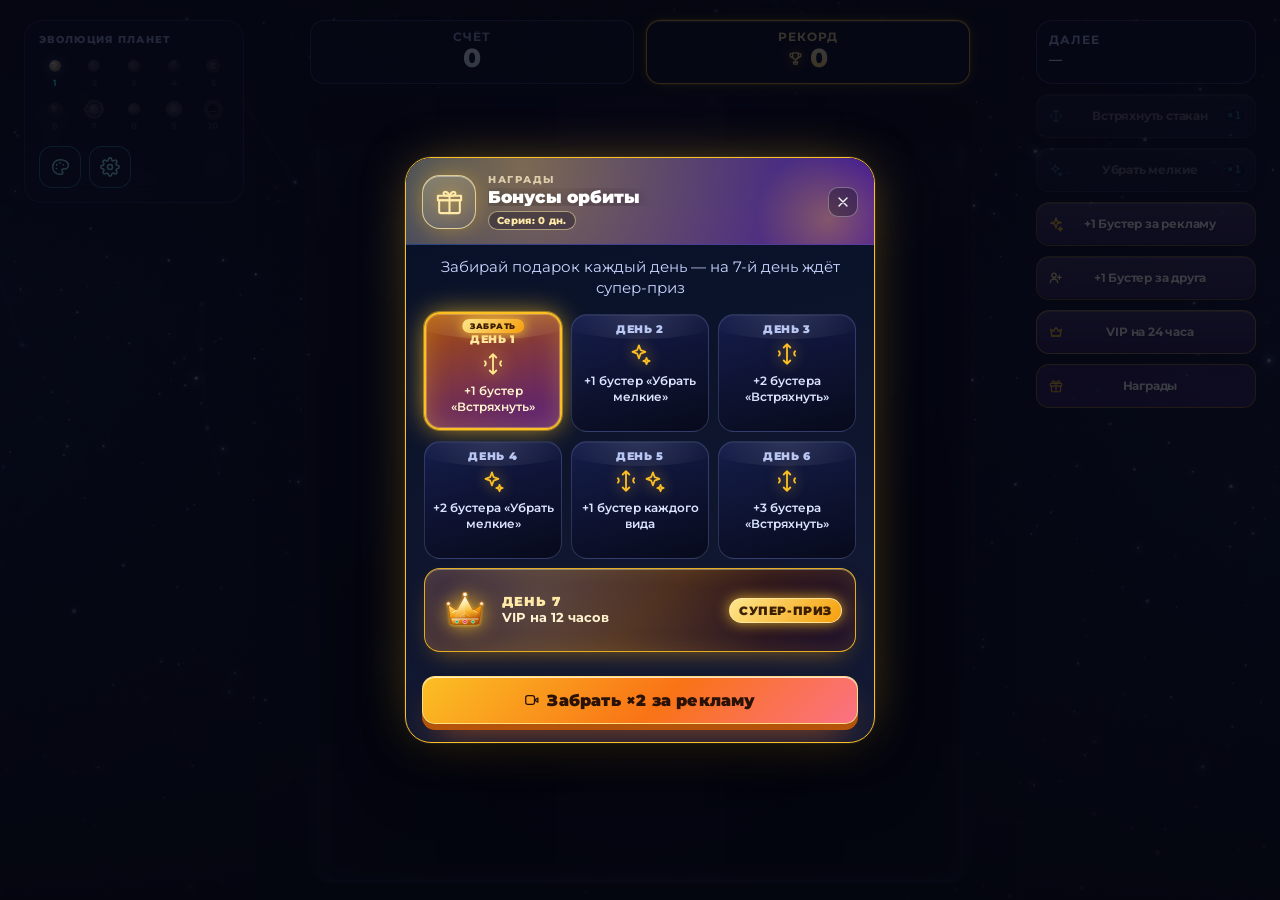
==== commit 9e6bf4bc: "Telegram Mini Apps: planets-tg + autobaron-tg — 26.11.2026 20:37:03" ====
--- a/planets-tg/index.html
+++ b/planets-tg/index.html
@@ -22,7 +22,7 @@
 <script src="https://sad.adsgram.ai/js/sad.min.js"></script>
   <script src="./matter.min.js"></script>
   <script>window.Matter || document.write('<script src="https://cdnjs.cloudflare.com/ajax/libs/matter-js/0.19.0/matter.min.js"><\/script>')</script>
-  <script src="i18n.js?v=68"></script>
+  <script src="i18n.js?v=69"></script>
   <script src="telegram-init.js"></script>
   <meta name="viewport" content="width=device-width, initial-scale=1, maximum-scale=1, user-scalable=no, viewport-fit=cover">
   <meta name="theme-color" content="#090d16">
@@ -32,7 +32,7 @@
   <link rel="preconnect" href="https://fonts.googleapis.com">
   <link rel="preconnect" href="https://fonts.gstatic.com" crossorigin>
   <link href="https://fonts.googleapis.com/css2?family=Montserrat:wght@500;600;700;800&display=swap" rel="stylesheet">
-  <link rel="stylesheet" href="style.css?v=68">
+  <link rel="stylesheet" href="style.css?v=69">
 </head>
 <body data-theme="cosmos">
   <script>
@@ -351,6 +351,6 @@
     <span>Проверьте подключение к интернету и обновите страницу.</span>
   </div>
 
-  <script src="game.js?v=68"></script>
+  <script src="game.js?v=69"></script>
 </body>
 </html>
--- a/planets-tg/style.css
+++ b/planets-tg/style.css
@@ -5746,3 +5746,18 @@
   box-shadow: 0 0 10px rgba(251, 191, 36, 0.75);
 }
 body[data-theme="crystals"] .daily-cell.is-claimed .daily-icon { color: #fbbf24 !important; }
+
+/* ============================================================
+   v69 - desktop finition typography for days 1-6 cards
+   ============================================================ */
+@media (min-width: 769px) {
+  #dailyOverlay .daily-cell:not(.super) .daily-day {
+    font-size: 11px !important;
+    letter-spacing: 0.7px !important;
+  }
+  #dailyOverlay .daily-cell:not(.super) .daily-text {
+    font-size: 12px !important;
+    line-height: 1.28 !important;
+    font-weight: 600 !important;
+  }
+}
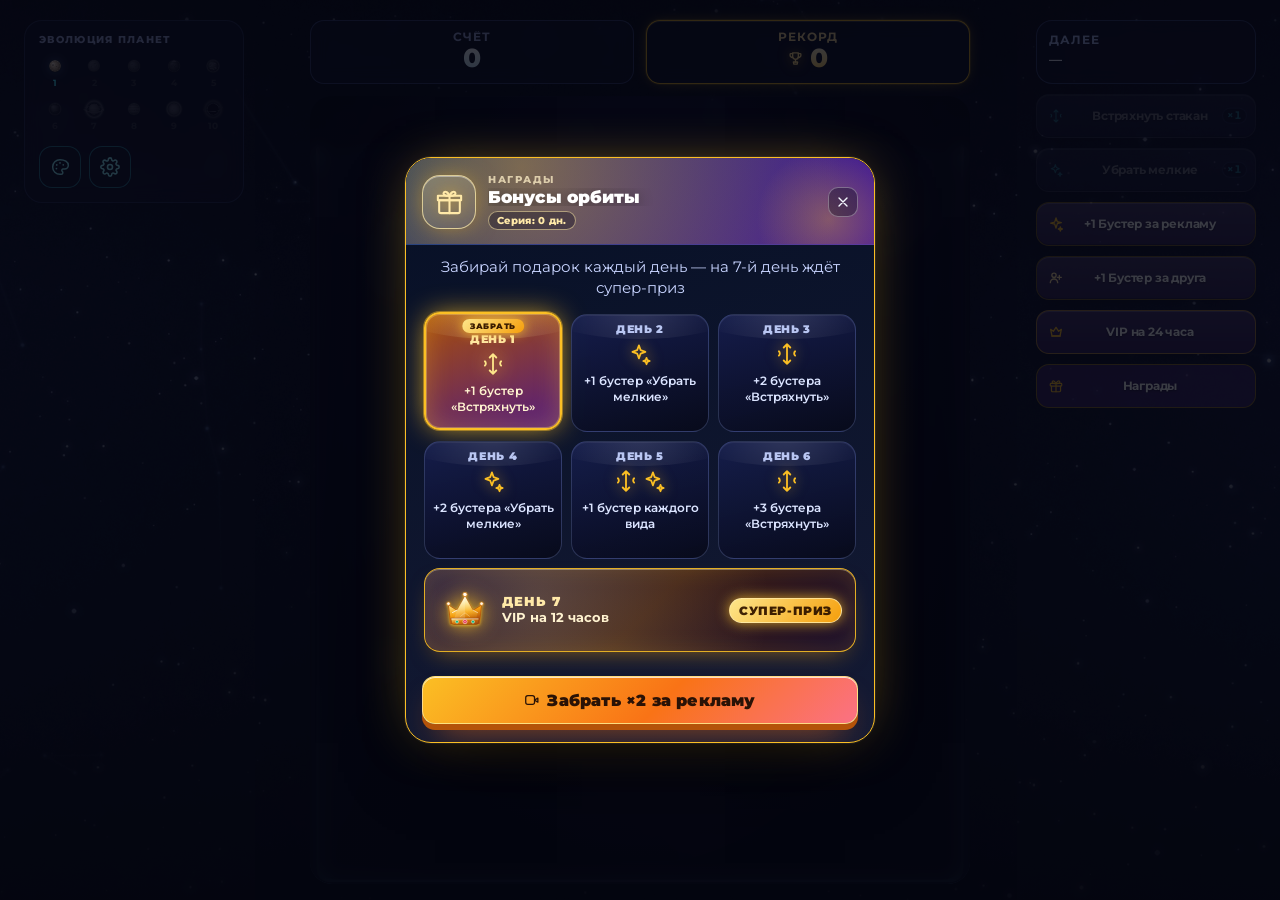
==== commit 567e5e75: "Telegram Mini Apps: planets-tg + autobaron-tg — 26.11.2026 21:16:06" ====
--- a/planets-tg/index.html
+++ b/planets-tg/index.html
@@ -22,7 +22,7 @@
 <script src="https://sad.adsgram.ai/js/sad.min.js"></script>
   <script src="./matter.min.js"></script>
   <script>window.Matter || document.write('<script src="https://cdnjs.cloudflare.com/ajax/libs/matter-js/0.19.0/matter.min.js"><\/script>')</script>
-  <script src="i18n.js?v=69"></script>
+  <script src="i18n.js?v=71"></script>
   <script src="telegram-init.js"></script>
   <meta name="viewport" content="width=device-width, initial-scale=1, maximum-scale=1, user-scalable=no, viewport-fit=cover">
   <meta name="theme-color" content="#090d16">
@@ -32,7 +32,7 @@
   <link rel="preconnect" href="https://fonts.googleapis.com">
   <link rel="preconnect" href="https://fonts.gstatic.com" crossorigin>
   <link href="https://fonts.googleapis.com/css2?family=Montserrat:wght@500;600;700;800&display=swap" rel="stylesheet">
-  <link rel="stylesheet" href="style.css?v=69">
+  <link rel="stylesheet" href="style.css?v=71">
 </head>
 <body data-theme="cosmos">
   <script>
@@ -351,6 +351,6 @@
     <span>Проверьте подключение к интернету и обновите страницу.</span>
   </div>
 
-  <script src="game.js?v=69"></script>
+  <script src="game.js?v=71"></script>
 </body>
 </html>
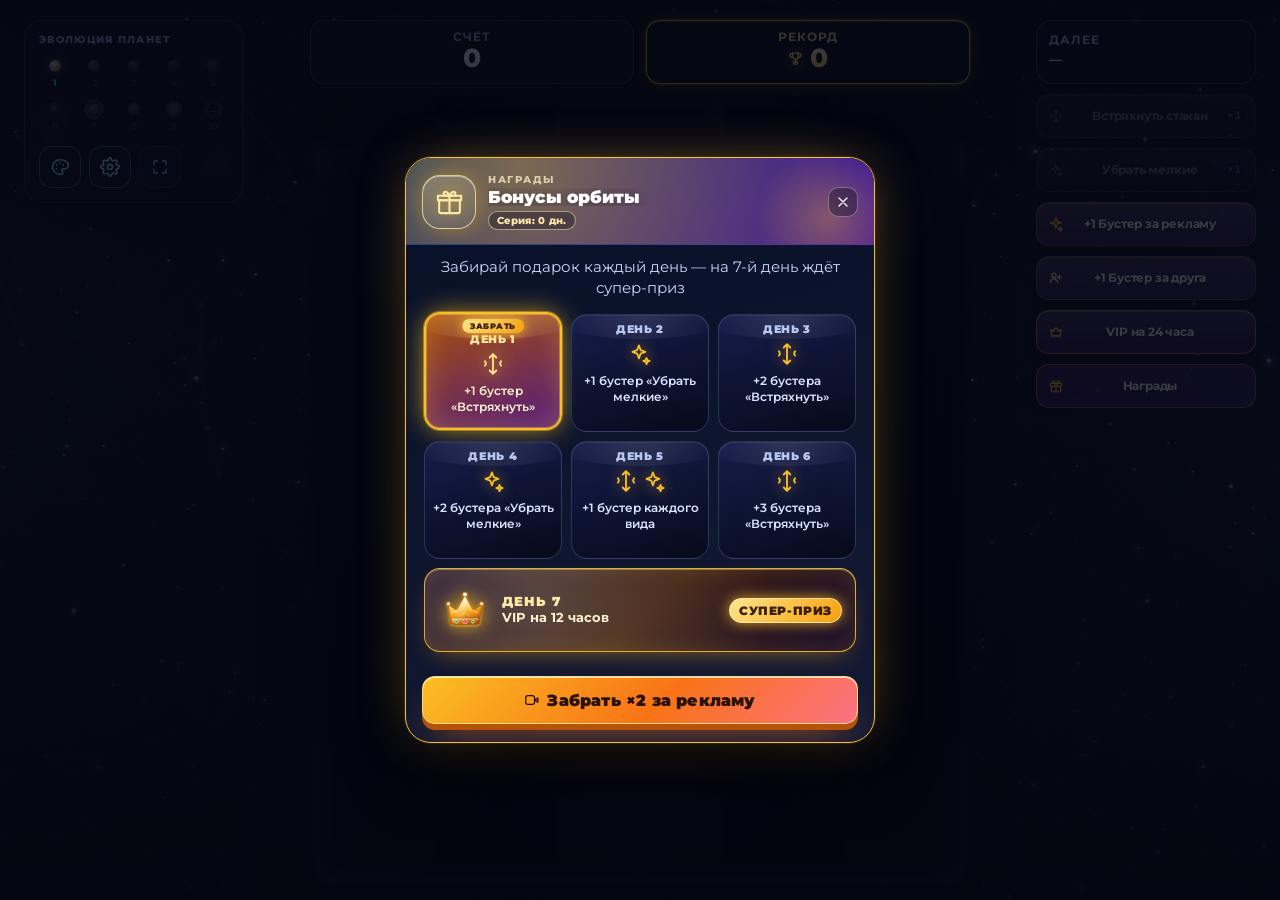
==== commit 8891ea1e: "Telegram Mini Apps: planets-tg + autobaron-tg — 27.11.2026 06:25:23" ====
--- a/planets-tg/index.html
+++ b/planets-tg/index.html
@@ -22,7 +22,7 @@
 <script src="https://sad.adsgram.ai/js/sad.min.js"></script>
   <script src="./matter.min.js"></script>
   <script>window.Matter || document.write('<script src="https://cdnjs.cloudflare.com/ajax/libs/matter-js/0.19.0/matter.min.js"><\/script>')</script>
-  <script src="i18n.js?v=71"></script>
+  <script src="i18n.js?v=72"></script>
   <script src="telegram-init.js"></script>
   <meta name="viewport" content="width=device-width, initial-scale=1, maximum-scale=1, user-scalable=no, viewport-fit=cover">
   <meta name="theme-color" content="#090d16">
@@ -32,7 +32,7 @@
   <link rel="preconnect" href="https://fonts.googleapis.com">
   <link rel="preconnect" href="https://fonts.gstatic.com" crossorigin>
   <link href="https://fonts.googleapis.com/css2?family=Montserrat:wght@500;600;700;800&display=swap" rel="stylesheet">
-  <link rel="stylesheet" href="style.css?v=71">
+  <link rel="stylesheet" href="style.css?v=72">
 </head>
 <body data-theme="cosmos">
   <script>
@@ -181,6 +181,20 @@
             <path d="M19.4 15a1.65 1.65 0 0 0 .33 1.82l.06.06a2 2 0 0 1 0 2.83 2 2 0 0 1-2.83 0l-.06-.06a1.65 1.65 0 0 0-1.82-.33 1.65 1.65 0 0 0-1 1.51V21a2 2 0 0 1-2 2 2 2 0 0 1-2-2v-.09A1.65 1.65 0 0 0 9 19.4a1.65 1.65 0 0 0-1.82.33l-.06.06a2 2 0 0 1-2.83 0 2 2 0 0 1 0-2.83l.06-.06a1.65 1.65 0 0 0 .33-1.82 1.65 1.65 0 0 0-1.51-1H3a2 2 0 0 1-2-2 2 2 0 0 1 2-2h.09A1.65 1.65 0 0 0 4.6 9a1.65 1.65 0 0 0-.33-1.82l-.06-.06a2 2 0 0 1 0-2.83 2 2 0 0 1 2.83 0l.06.06a1.65 1.65 0 0 0 1.82.33H9a1.65 1.65 0 0 0 1-1.51V3a2 2 0 0 1 2-2 2 2 0 0 1 2 2v.09a1.65 1.65 0 0 0 1 1.51 1.65 1.65 0 0 0 1.82-.33l.06-.06a2 2 0 0 1 2.83 0 2 2 0 0 1 0 2.83l-.06.06a1.65 1.65 0 0 0-.33 1.82V9a1.65 1.65 0 0 0 1.51 1H21a2 2 0 0 1 2 2 2 2 0 0 1-2 2h-.09a1.65 1.65 0 0 0-1.51 1z"/>
           </svg>
         </button>
+        <button id="fullscreenBtn" class="hud-square evo-tool fullscreen-btn" type="button" aria-label="На весь экран">
+          <svg class="icon when-enter" viewBox="0 0 24 24" fill="none" stroke="currentColor" stroke-width="1.9" stroke-linecap="round" stroke-linejoin="round" aria-hidden="true">
+            <path d="M4 9V5.5A1.5 1.5 0 0 1 5.5 4H9"/>
+            <path d="M15 4h3.5A1.5 1.5 0 0 1 20 5.5V9"/>
+            <path d="M20 15v3.5a1.5 1.5 0 0 1-1.5 1.5H15"/>
+            <path d="M9 20H5.5A1.5 1.5 0 0 1 4 18.5V15"/>
+          </svg>
+          <svg class="icon when-exit" viewBox="0 0 24 24" fill="none" stroke="currentColor" stroke-width="1.9" stroke-linecap="round" stroke-linejoin="round" aria-hidden="true">
+            <path d="M9 4v3.5A1.5 1.5 0 0 1 7.5 9H4"/>
+            <path d="M20 9h-3.5A1.5 1.5 0 0 1 15 7.5V4"/>
+            <path d="M15 20v-3.5a1.5 1.5 0 0 1 1.5-1.5H20"/>
+            <path d="M4 15h3.5A1.5 1.5 0 0 1 9 16.5V20"/>
+          </svg>
+        </button>
       </div>
       <div class="control-grid" id="controlGrid">
         <button class="bonus-btn" id="shakeBtn" type="button" disabled>
@@ -351,6 +365,6 @@
     <span>Проверьте подключение к интернету и обновите страницу.</span>
   </div>
 
-  <script src="game.js?v=71"></script>
+  <script src="game.js?v=72"></script>
 </body>
 </html>
--- a/planets-tg/style.css
+++ b/planets-tg/style.css
@@ -815,7 +815,7 @@
 .rail {
   display: none;
 }
-@media (max-width: 899px) {#fullscreenBtn {
+@media (max-width: 768px) {#fullscreenBtn {
     display: none !important;
   }}
 @media (min-width: 900px) {body {
@@ -3302,6 +3302,24 @@
   width: 17px;
   height: 17px;
 }
+.evo-tool .icon {
+  display: none;
+  width: 18px;
+  height: 18px;
+}
+.evo-tool:not(.is-fs) .when-enter,
+.evo-tool.is-fs .when-exit {
+  display: block;
+}
+#fullscreenBtn svg {
+  display: none;
+  width: 18px;
+  height: 18px;
+}
+#fullscreenBtn:not(.is-fs) svg.when-enter,
+#fullscreenBtn.is-fs svg.when-exit {
+  display: block;
+}
 #themeBtn:hover,
 #settingsBtn:hover { background: rgba(255, 255, 255, 0.07); }
 #themeBtn:active,
@@ -4388,6 +4406,23 @@
   }
   .evo-row #themeBtn { left: 14px !important; }
   .evo-row #settingsBtn { left: 64px !important; }
+  .evo-row #fullscreenBtn {
+    position: absolute !important;
+    bottom: 14px !important;
+    left: 114px !important;
+    top: auto !important;
+    width: 42px !important;
+    height: 42px !important;
+    min-width: 42px !important;
+    max-width: 42px !important;
+    min-height: 42px !important;
+    max-height: 42px !important;
+    margin: 0 !important;
+    flex: 0 0 42px !important;
+    border-radius: 13px !important;
+    display: grid !important;
+    place-items: center !important;
+  }
 }
 
 /* ============================================================
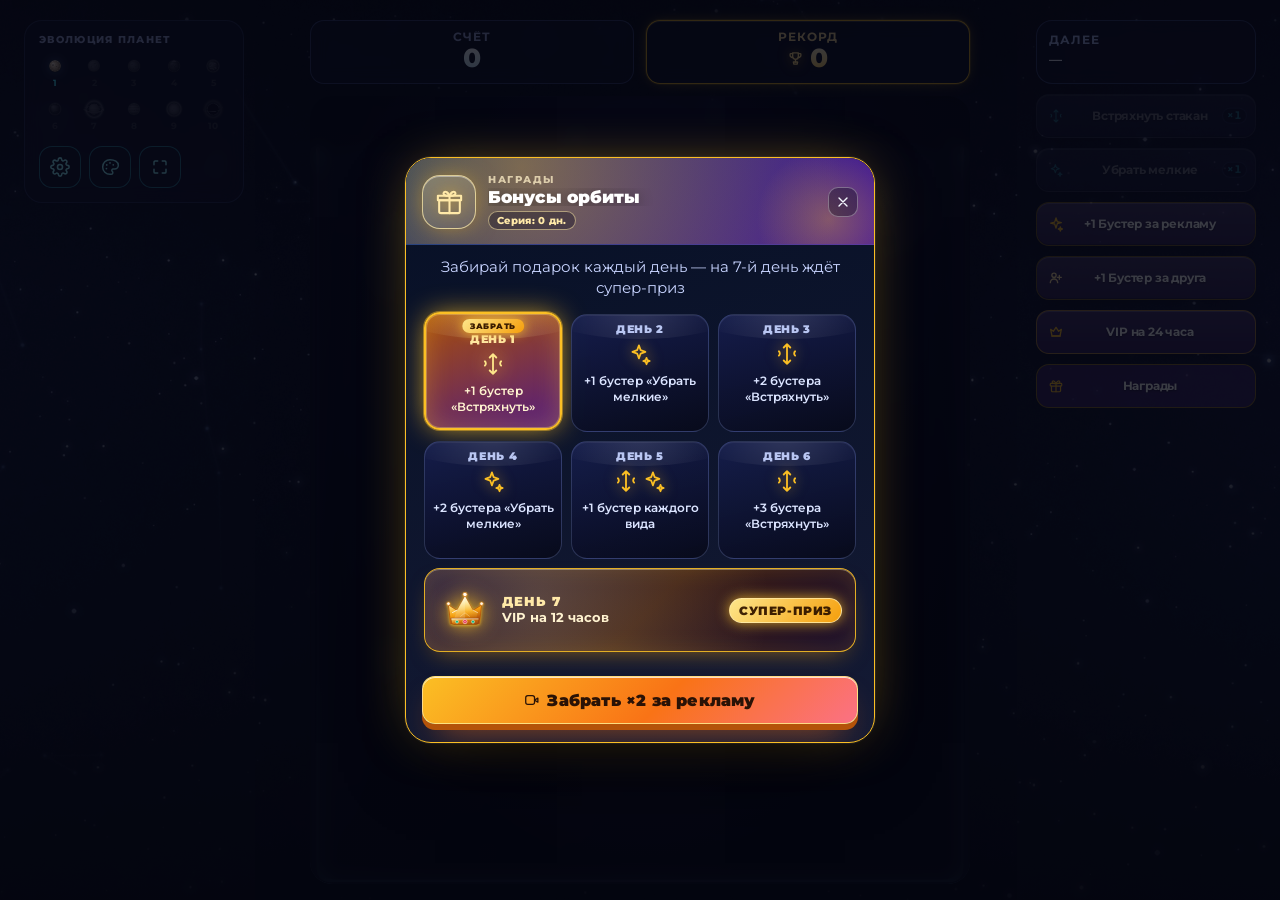
==== commit a7838f3d: "Telegram Mini Apps: planets-tg + autobaron-tg — 27.11.2026 06:31:57" ====
--- a/planets-tg/index.html
+++ b/planets-tg/index.html
@@ -1,370 +1,370 @@
-<!DOCTYPE html>
-<html lang="ru">
-<head>
-  <meta charset="UTF-8">
-  <script src="https://telegram.org/js/telegram-web-app.js"></script>
-  <script>
-    function enterTgFullscreen() {
-      try {
-        var tg = window.Telegram && window.Telegram.WebApp;
-        if (!tg) return;
-        try { tg.ready(); } catch (e) {}
-        try { tg.expand(); } catch (e) {}
-        try { if (tg.disableVerticalSwipes) tg.disableVerticalSwipes(); } catch (e) {}
-        try { if (typeof tg.disableClosingConfirmation === 'function') { tg.disableClosingConfirmation(); } } catch (e) {}
-        try { if (tg.requestFullscreen && !tg.isFullscreen) tg.requestFullscreen(); } catch (e) {}
-      } catch (e) {}
-    }
-    enterTgFullscreen();
-    setTimeout(enterTgFullscreen, 150);
-    document.addEventListener('pointerdown', enterTgFullscreen, { once: true });
-  </script>
-<script src="https://sad.adsgram.ai/js/sad.min.js"></script>
-  <script src="./matter.min.js"></script>
-  <script>window.Matter || document.write('<script src="https://cdnjs.cloudflare.com/ajax/libs/matter-js/0.19.0/matter.min.js"><\/script>')</script>
-  <script src="i18n.js?v=72"></script>
-  <script src="telegram-init.js"></script>
-  <meta name="viewport" content="width=device-width, initial-scale=1, maximum-scale=1, user-scalable=no, viewport-fit=cover">
-  <meta name="theme-color" content="#090d16">
-  <meta name="description" content="Merge Cosmos — космическая головоломка со слиянием планет и звёзд: от астероида до чёрной дыры.">
-  <title>Merge Cosmos — космический мердж</title>
-  <link rel="icon" href="data:image/svg+xml,%3Csvg xmlns='http://www.w3.org/2000/svg' viewBox='0 0 32 32'%3E%3Ccircle cx='16' cy='16' r='13' fill='%237c5cff'/%3E%3Ccircle cx='11' cy='11' r='6' fill='%2343e7ff'/%3E%3Ccircle cx='22' cy='22' r='2.6' fill='%23ffd9a0'/%3E%3C/svg%3E">
-  <link rel="preconnect" href="https://fonts.googleapis.com">
-  <link rel="preconnect" href="https://fonts.gstatic.com" crossorigin>
-  <link href="https://fonts.googleapis.com/css2?family=Montserrat:wght@500;600;700;800&display=swap" rel="stylesheet">
-  <link rel="stylesheet" href="style.css?v=72">
-</head>
-<body data-theme="cosmos">
-  <script>
-    (function () {
-      try {
-        var t = localStorage.getItem('merge_cosmos_theme_v1') || 'cosmos';
-        if (t !== 'neon' && t !== 'crystal') t = 'cosmos';
-        document.body.setAttribute('data-theme', t === 'crystal' ? 'crystals' : t);
-      } catch (err) {}
-    })();
-  </script>
-  <div class="app" id="app">
-
-    <header class="hud">
-      <div class="hud-top">
-        <div class="hud-pair">
-        <div class="hud-card hud-score" id="scoreCard">
-          <span class="hud-label">Счёт</span>
-          <span class="stat-value" id="score" aria-live="polite">0</span>
-        </div>
-
-        <div class="hud-card hud-best" id="bestStat" role="button" tabindex="0" aria-label="Космический рейтинг">
-          <span class="hud-label">Рекорд</span>
-          <span class="hud-best-row">
-            <svg class="best-cup" width="14" height="14" viewBox="0 0 24 24" fill="none" stroke="currentColor" stroke-width="1.9" stroke-linecap="round" stroke-linejoin="round" aria-hidden="true">
-              <path d="M8 4h8v5.2a4 4 0 0 1-8 0V4z"/>
-              <path d="M8 5.2H5.4a1 1 0 0 0-1 1v1.2a3.2 3.2 0 0 0 3.2 3.2H8"/>
-              <path d="M16 5.2h2.6a1 1 0 0 1 1 1v1.2a3.2 3.2 0 0 1-3.2 3.2H16"/>
-              <path d="M12 13.4V17"/>
-              <path d="M9.7 20h4.6l.7-3H9l.7 3z"/>
-            </svg>
-            <span class="stat-value" id="best">0</span>
-          </span>
-        </div>
-
-        </div>
-
-        <div class="hud-card hud-next" id="nextCard" aria-hidden="true">
-          <span class="hud-label">Далее</span>
-          <canvas id="nextPreview" width="120" height="120"></canvas>
-          <span class="next-name" id="nextName">—</span>
-        </div>
-      </div>
-
-    </header>
-
-    <main class="stage" id="stage">
-      <canvas id="game" aria-label="Игровое поле: двигайте прицел и отпускайте, чтобы сбросить объект"></canvas>
-      <div class="vignette" id="vignette" aria-hidden="true"></div>
-
-      <div class="combo" id="combo" aria-hidden="true">КОМБО ×2</div>
-      <div class="toast" id="toast" role="status" aria-live="polite"></div>
-
-      <div class="danger-badge" id="dangerBadge" aria-hidden="true">
-        <div class="danger-head"><span>ОПАСНО •</span><b id="dangerTime">5.0с</b></div>
-        <div class="danger-meter"><span class="danger-fill" id="dangerFill"></span></div>
-      </div>
-
-      <aside class="rail rail-left" id="railLeft" aria-hidden="true">
-        <div class="rail-slot" id="slotEvo"></div>
-      </aside>
-
-      <aside class="rail rail-right" id="railRight" aria-hidden="true">
-        <div class="rail-slot rail-slot-next" id="slotNext"></div>
-        <div class="rail-slot rail-slot-bonus" id="slotBonus"></div>
-      </aside>
-
-      <div class="overlay show" id="startScreen">
-        <div class="panel start-panel">
-          <div class="hero" aria-hidden="true"></div>
-          <p class="kicker">Космическая головоломка</p>
-          <h1 class="title">MERGE<br><span>COSMOS</span></h1>
-          <p class="tagline">Соединяй астероиды, планеты и звёзды — доберись до чёрной дыры.</p>
-          <button class="btn primary" id="startBtn" type="button">Играть</button>
-          <p class="hint">Двигай прицел мышью или пальцем<br>и отпусти, чтобы сбросить объект</p>
-        </div>
-      </div>
-
-      <div class="overlay" id="pauseScreen">
-        <div class="panel">
-          <p class="kicker">Пауза</p>
-          <h2 class="panel-title">Вселенная подождёт</h2>
-          <p class="panel-text">Продолжи, когда будешь готов.</p>
-          <div class="btn-row">
-            <button class="btn primary" id="resumeBtn" type="button">Продолжить</button>
-            <button class="btn ghost" id="restartBtn" type="button">Заново</button>
-          </div>
-        </div>
-      </div>
-
-      <div class="overlay" id="overScreen">
-        <div class="panel">
-          <p class="kicker">Стакан переполнен</p>
-          <h2 class="panel-title">Игра окончена</h2>
-          <div class="final">
-            <span class="final-label">Итоговый счёт</span>
-            <span class="final-score" id="finalScore">0</span>
-          </div>
-          <div class="record-badge" id="recordBadge">
-            <svg viewBox="0 0 24 24" width="14" height="14" fill="currentColor" aria-hidden="true"><path d="M12 2.8l2.5 5.2 5.7.8-4.1 4 1 5.7-5.1-2.7-5.1 2.7 1-5.7-4.1-4 5.7-.8L12 2.8z"/></svg>
-            <span>Новый рекорд</span>
-            <svg viewBox="0 0 24 24" width="14" height="14" fill="currentColor" aria-hidden="true"><path d="M12 2.8l2.5 5.2 5.7.8-4.1 4 1 5.7-5.1-2.7-5.1 2.7 1-5.7-4.1-4 5.7-.8L12 2.8z"/></svg>
-          </div>
-          <div class="record" id="recordLine">Рекорд: 0</div>
-          <button class="btn ghost second-chance" id="secondChanceBtn" type="button">Второй шанс · Реклама</button>
-          <div class="btn-row">
-            <button class="btn primary" id="retryBtn" type="button">Заново</button>
-            <button class="btn ghost" id="menuBtn" type="button">В меню</button>
-          </div>
-          <button class="btn ghost share-btn" id="shareBtn" type="button">Поделиться рекордом</button>
-        </div>
-      </div>
-
-      <div class="overlay" id="vipScreen">
-        <div class="panel">
-          <p class="kicker">Закрытый клуб</p>
-          <h2 class="panel-title">VIP на 24 часа</h2>
-          <p class="vip-desc">Смотри 5 коротких роликов — и получи VIP на 24 часа: без рекламы и с безлимитными бустерами.</p>
-          <p class="vip-status" id="vipStatus"></p>
-          <button class="btn primary" id="vipBuyBtn" type="button">Активировать VIP на 24ч (0/5 рекламы)</button>
-          <button class="btn ghost vip-close" id="vipCloseBtn" type="button">Закрыть</button>
-        </div>
-      </div>
-    </main>
-
-    <footer class="bottom">
-      <div class="evo-row">
-        <button class="hud-square evo-tool" id="themeBtn" type="button" aria-label="Темы">
-          <svg viewBox="0 0 24 24" fill="none" stroke="currentColor" stroke-width="1.8" stroke-linecap="round" stroke-linejoin="round" aria-hidden="true">
-            <path d="M12 3.2a8.8 8.8 0 1 0 0 17.6h1.35a2.05 2.05 0 0 0 1.35-3.6 1.65 1.65 0 0 1 1.15-2.85h1.6a4.55 4.55 0 0 0 4.55-4.55C21.9 5.9 17.5 3.2 12 3.2z"/>
-            <circle cx="8.1" cy="9.5" r="1.05" fill="currentColor" stroke="none"/>
-            <circle cx="12" cy="7.1" r="1.05" fill="currentColor" stroke="none"/>
-            <circle cx="15.9" cy="9.4" r="1.05" fill="currentColor" stroke="none"/>
-            <circle cx="7.7" cy="13.8" r="1.05" fill="currentColor" stroke="none"/>
-          </svg>
-        </button>
-
-        <div class="evo-center">
-          <span class="evo-label" id="evoTitle">Эволюция планет</span>
-          <div class="evo" id="evo" aria-label="Цепочка эволюции: 10 уровней"></div>
-        </div>
-
-        <button class="hud-square evo-tool" id="settingsBtn" type="button" aria-label="Настройки">
-          <svg viewBox="0 0 24 24" fill="none" stroke="currentColor" stroke-width="1.9" stroke-linecap="round" stroke-linejoin="round" aria-hidden="true">
-            <circle cx="12" cy="12" r="3"/>
-            <path d="M19.4 15a1.65 1.65 0 0 0 .33 1.82l.06.06a2 2 0 0 1 0 2.83 2 2 0 0 1-2.83 0l-.06-.06a1.65 1.65 0 0 0-1.82-.33 1.65 1.65 0 0 0-1 1.51V21a2 2 0 0 1-2 2 2 2 0 0 1-2-2v-.09A1.65 1.65 0 0 0 9 19.4a1.65 1.65 0 0 0-1.82.33l-.06.06a2 2 0 0 1-2.83 0 2 2 0 0 1 0-2.83l.06-.06a1.65 1.65 0 0 0 .33-1.82 1.65 1.65 0 0 0-1.51-1H3a2 2 0 0 1-2-2 2 2 0 0 1 2-2h.09A1.65 1.65 0 0 0 4.6 9a1.65 1.65 0 0 0-.33-1.82l-.06-.06a2 2 0 0 1 0-2.83 2 2 0 0 1 2.83 0l.06.06a1.65 1.65 0 0 0 1.82.33H9a1.65 1.65 0 0 0 1-1.51V3a2 2 0 0 1 2-2 2 2 0 0 1 2 2v.09a1.65 1.65 0 0 0 1 1.51 1.65 1.65 0 0 0 1.82-.33l.06-.06a2 2 0 0 1 2.83 0 2 2 0 0 1 0 2.83l-.06.06a1.65 1.65 0 0 0-.33 1.82V9a1.65 1.65 0 0 0 1.51 1H21a2 2 0 0 1 2 2 2 2 0 0 1-2 2h-.09a1.65 1.65 0 0 0-1.51 1z"/>
-          </svg>
-        </button>
-        <button id="fullscreenBtn" class="hud-square evo-tool fullscreen-btn" type="button" aria-label="На весь экран">
-          <svg class="icon when-enter" viewBox="0 0 24 24" fill="none" stroke="currentColor" stroke-width="1.9" stroke-linecap="round" stroke-linejoin="round" aria-hidden="true">
-            <path d="M4 9V5.5A1.5 1.5 0 0 1 5.5 4H9"/>
-            <path d="M15 4h3.5A1.5 1.5 0 0 1 20 5.5V9"/>
-            <path d="M20 15v3.5a1.5 1.5 0 0 1-1.5 1.5H15"/>
-            <path d="M9 20H5.5A1.5 1.5 0 0 1 4 18.5V15"/>
-          </svg>
-          <svg class="icon when-exit" viewBox="0 0 24 24" fill="none" stroke="currentColor" stroke-width="1.9" stroke-linecap="round" stroke-linejoin="round" aria-hidden="true">
-            <path d="M9 4v3.5A1.5 1.5 0 0 1 7.5 9H4"/>
-            <path d="M20 9h-3.5A1.5 1.5 0 0 1 15 7.5V4"/>
-            <path d="M15 20v-3.5a1.5 1.5 0 0 1 1.5-1.5H20"/>
-            <path d="M4 15h3.5A1.5 1.5 0 0 1 9 16.5V20"/>
-          </svg>
-        </button>
-      </div>
-      <div class="control-grid" id="controlGrid">
-        <button class="bonus-btn" id="shakeBtn" type="button" disabled>
-          <svg class="bonus-icon" viewBox="0 0 24 24" fill="none" stroke="currentColor" stroke-width="1.7" stroke-linecap="round" stroke-linejoin="round" aria-hidden="true">
-            <path d="M12 3v18M12 3l-3 3M12 3l3 3M12 21l-3-3M12 21l3-3"/>
-            <path d="M4.5 9.5c1.2 1 1.2 3 0 4M19.5 9.5c-1.2 1-1.2 3 0 4"/>
-          </svg>
-          <span class="bonus-text">Встряхнуть стакан</span>
-          <span class="bonus-charge" id="shakeCharges">×1</span>
-        </button>
-        <button class="bonus-btn" id="cleanBtn" type="button" disabled>
-          <svg class="bonus-icon" viewBox="0 0 24 24" fill="none" stroke="currentColor" stroke-width="1.6" stroke-linejoin="round" aria-hidden="true">
-            <path d="M11 4l1.6 4.4L17 10l-4.4 1.6L11 16l-1.6-4.4L5 10l4.4-1.6L11 4z"/>
-            <path d="M18 15.5l.8 2.2 2.2.8-2.2.8-.8 2.2-.8-2.2-2.2-.8 2.2-.8.8-2.2z"/>
-          </svg>
-          <span class="bonus-text">Убрать мелкие</span>
-          <span class="bonus-charge" id="cleanCharges">×1</span>
-        </button>
-        <button class="invite-btn" id="adBoosterBtn" type="button">
-          <svg class="btn-ico" viewBox="0 0 24 24" width="16" height="16" fill="none" stroke="currentColor" stroke-width="2" stroke-linecap="round" stroke-linejoin="round" aria-hidden="true">
-            <path d="M12 3l2 5.6 6 1.4-6 1.4L12 18l-2-6-6-1.4 6-1.4L12 3z"/>
-            <path d="M18.5 16.5l.8 2.2 2.2.8-2.2.8-.8 2.2-.8-2.2-2.2-.8 2.2-.8.8-2.2z"/>
-          </svg>
-          <span>+1 Бустер за рекламу</span>
-        </button>
-        <button class="invite-btn invite-friend-btn" id="inviteFriendBtn" type="button">
-          <svg class="btn-ico" viewBox="0 0 24 24" width="16" height="16" fill="none" stroke="currentColor" stroke-width="2" stroke-linecap="round" stroke-linejoin="round" aria-hidden="true">
-            <circle cx="9" cy="8" r="3.2"/>
-            <path d="M3.5 19a5.5 5.5 0 0 1 11 0"/>
-            <path d="M17 8v6M14 11h6"/>
-          </svg>
-          <span>+1 Бустер за друга</span>
-        </button>
-        <button class="invite-btn" id="vipBtn" type="button">
-          <svg class="btn-ico" viewBox="0 0 24 24" width="16" height="16" fill="none" stroke="currentColor" stroke-width="2" stroke-linecap="round" stroke-linejoin="round" aria-hidden="true">
-            <path d="M4 8l4 3 4-6 4 6 4-3-2 10H6L4 8z"/>
-            <path d="M6 18h12"/>
-          </svg>
-          <span id="vipBtnLabel">VIP на 24 часа</span>
-        </button>
-        <button class="invite-btn daily-btn" id="dailyBtn" type="button">
-          <svg class="btn-ico" viewBox="0 0 24 24" width="16" height="16" fill="none" stroke="currentColor" stroke-width="1.8" stroke-linecap="round" stroke-linejoin="round" aria-hidden="true">
-            <rect x="3.4" y="8.2" width="17.2" height="4" rx="1.2"/>
-            <path d="M5.2 12.2V19a1.6 1.6 0 0 0 1.6 1.6h10.4A1.6 1.6 0 0 0 18.8 19v-6.8"/>
-            <path d="M12 8.2v12.4"/>
-            <path d="M12 8.2C10.4 5.4 8.6 4 7.2 4.6 5.9 5.2 6.1 7.2 7.6 7.9 9 8.6 12 8.2 12 8.2z"/>
-            <path d="M12 8.2c1.6-2.8 3.4-4.2 4.8-3.6 1.3.6 1.1 2.6-.4 3.3-1.4.7-4.4.3-4.4.3z"/>
-          </svg>
-          <span>Награды</span>
-        </button>
-      </div>
-    </footer>
-  </div>
-
-  <div class="settings-overlay" id="settingsOverlay" aria-hidden="true">
-    <div class="settings-modal" role="dialog" aria-modal="true">
-      <div class="settings-head">
-        <span class="settings-title">Настройки</span>
-        <button class="settings-close" id="settingsClose" type="button" aria-label="Закрыть">
-          <svg viewBox="0 0 24 24" width="16" height="16" fill="none" stroke="currentColor" stroke-width="2" stroke-linecap="round" aria-hidden="true"><path d="M6 6l12 12M18 6L6 18"/></svg>
-        </button>
-      </div>
-      <div class="settings-line"><span class="settings-label">Язык</span>
-        <div class="lang-switch settings-lang" role="group" aria-label="Language">
-          <button class="lang-btn" type="button" data-lang="ru">RU</button>
-          <button class="lang-btn" type="button" data-lang="en">EN</button>
-        </div>
-      </div>
-      <div class="settings-line"><span class="settings-label">Звуковые эффекты</span>
-        <button class="settings-toggle" id="settingsSoundBtn" type="button">Вкл</button>
-      </div>
-      <div class="settings-line setting-row-vibration"><span class="settings-label">Вибрация</span>
-        <button class="settings-toggle" id="settingsVibrationBtn" type="button">Вкл</button>
-      </div>
-    </div>
-  </div>
-
-  <div class="sheet-overlay" id="themesOverlay" aria-hidden="true">
-    <div class="sheet-modal" role="dialog" aria-modal="true">
-      <div class="sheet-head">
-        <span class="sheet-title">Космические темы</span>
-        <button class="settings-close" id="themesClose" type="button" aria-label="Закрыть">
-          <svg viewBox="0 0 24 24" width="16" height="16" fill="none" stroke="currentColor" stroke-width="2" stroke-linecap="round" aria-hidden="true"><path d="M6 6l12 12M18 6L6 18"/></svg>
-        </button>
-      </div>
-      <div class="theme-list" id="themeList"></div>
-      <p class="sheet-note">Выбор темы сохраняется автоматически</p>
-    </div>
-  </div>
-
-  <div class="sheet-overlay" id="dailyOverlay" aria-hidden="true">
-    <div class="sheet-modal daily-modal" role="dialog" aria-modal="true">
-      <div class="daily-banner">
-        <span class="daily-banner-glow" aria-hidden="true"></span>
-        <span class="daily-banner-ico" aria-hidden="true">
-          <svg viewBox="0 0 24 24" fill="none" stroke="currentColor" stroke-width="1.6" stroke-linecap="round" stroke-linejoin="round">
-            <path d="M4 11h16v8.5a1.5 1.5 0 0 1-1.5 1.5h-13A1.5 1.5 0 0 1 4 19.5V11z"/>
-            <path d="M3 7.5h18V11H3z"/>
-            <path d="M12 7.5V21"/>
-            <path d="M12 7.5c-1.2-2.6-3-3.6-4.2-2.7-1 .8-.2 2.2 1.2 2.6.9.3 3 .1 3 .1z"/>
-            <path d="M12 7.5c1.2-2.6 3-3.6 4.2-2.7 1 .8.2 2.2-1.2 2.6-.9.3-3 .1-3 .1z"/>
-          </svg>
-        </span>
-        <div class="daily-banner-info">
-          <span class="daily-kicker">Награды</span>
-          <span class="daily-banner-title" id="dailyTitle">Бонусы орбиты</span>
-          <span class="daily-streak" id="dailyStreak">Серия: 0 дн.</span>
-        </div>
-        <button class="daily-close" id="dailyClose" type="button" aria-label="Закрыть">
-          <svg viewBox="0 0 24 24" width="16" height="16" fill="none" stroke="currentColor" stroke-width="2" stroke-linecap="round" aria-hidden="true"><path d="M6 6l12 12M18 6L6 18"/></svg>
-        </button>
-      </div>
-      <p class="daily-sub" id="dailySub">Забирай подарок каждый день — на 7-й день супер-приз</p>
-      <div class="daily-grid" id="dailyGrid"></div>
-      <div class="daily-actions">
-        <button class="daily-ad-btn" id="dailyAdBtn" type="button">
-          <svg viewBox="0 0 24 24" fill="none" stroke="currentColor" stroke-width="1.9" stroke-linecap="round" stroke-linejoin="round" aria-hidden="true">
-            <rect x="2.6" y="5.4" width="13.2" height="13.2" rx="3.2"/>
-            <path d="M15.8 12.2l5 3.1V9.1l-5 3.1z"/>
-          </svg>
-          <span>Забрать ×2 за рекламу</span>
-        </button>
-        <p class="daily-tomorrow" id="dailyTomorrow" hidden>Приходите завтра за новым подарком</p>
-      </div>
-    </div>
-  </div>
-
-  <div class="sheet-overlay" id="leaderboardOverlay" aria-hidden="true">
-    <div class="sheet-modal sheet-modal-wide lb-modal" role="dialog" aria-modal="true" aria-label="Космический рейтинг">
-      <div class="sheet-head">
-        <div class="lb-head-text">
-          <span class="sheet-title">Космический рейтинг</span>
-        </div>
-        <button class="settings-close" id="leaderboardClose" type="button" aria-label="Закрыть">
-          <svg viewBox="0 0 24 24" width="16" height="16" fill="none" stroke="currentColor" stroke-width="2" stroke-linecap="round" aria-hidden="true"><path d="M6 6l12 12M18 6L6 18"/></svg>
-        </button>
-      </div>
-      <div class="lb-league" id="lbLeagueCard" data-league="1">
-        <div class="lb-league-top">
-          <span class="lb-league-icon" id="lbLeagueIcon" data-league="1" aria-hidden="true"></span>
-          <div class="lb-league-text">
-            <b class="lb-league-name" id="lbLeagueName">Бронзовая орбита</b>
-            <span class="lb-league-sub" id="lbLeagueSub">Ваша лига</span>
-          </div>
-          <div class="lb-rank"><b id="lbRank">#25</b><span>Место</span></div>
-        </div>
-        <div class="lb-bar"><span class="lb-bar-fill" id="lbProgressFill"></span></div>
-        <div class="lb-league-bottom"><span id="lbProgressText">До следующей лиги: 5 000</span><span id="lbLeagueStep">1 / 5</span></div>
-      </div>
-      <div class="lb-showcase">
-        <span class="lb-showcase-title">Все лиги</span>
-        <div class="lb-leagues" id="lbLeagues"></div>
-      </div>
-      <div class="lb-list" id="lbList" role="list"></div>
-      <button class="btn primary lb-share" id="lbShareBtn" type="button">
-        <svg class="lb-share-ico" viewBox="0 0 24 24" fill="none" stroke="currentColor" stroke-width="1.9" stroke-linecap="round" stroke-linejoin="round" aria-hidden="true">
-          <path d="M14.5 4.5h5v5"/>
-          <path d="M19.5 4.5l-7.4 7.4"/>
-          <path d="M9.6 5.4H6.2A1.7 1.7 0 0 0 4.5 7.1v10.7a1.7 1.7 0 0 0 1.7 1.7h10.7a1.7 1.7 0 0 0 1.7-1.7v-3.4"/>
-        </svg>
-        <span>Бросить вызов друзьям</span>
-      </button>
-    </div>
-  </div>
-
-  <div class="fatal" id="fatal" role="alert">
-    <strong>Не удалось загрузить физический движок.</strong>
-    <span>Проверьте подключение к интернету и обновите страницу.</span>
-  </div>
-
-  <script src="game.js?v=72"></script>
-</body>
-</html>
+<!DOCTYPE html>
+<html lang="ru">
+<head>
+  <meta charset="UTF-8">
+  <script src="https://telegram.org/js/telegram-web-app.js"></script>
+  <script>
+    function enterTgFullscreen() {
+      try {
+        var tg = window.Telegram && window.Telegram.WebApp;
+        if (!tg) return;
+        try { tg.ready(); } catch (e) {}
+        try { tg.expand(); } catch (e) {}
+        try { if (tg.disableVerticalSwipes) tg.disableVerticalSwipes(); } catch (e) {}
+        try { if (typeof tg.disableClosingConfirmation === 'function') { tg.disableClosingConfirmation(); } } catch (e) {}
+        try { if (tg.requestFullscreen && !tg.isFullscreen) tg.requestFullscreen(); } catch (e) {}
+      } catch (e) {}
+    }
+    enterTgFullscreen();
+    setTimeout(enterTgFullscreen, 150);
+    document.addEventListener('pointerdown', enterTgFullscreen, { once: true });
+  </script>
+<script src="https://sad.adsgram.ai/js/sad.min.js"></script>
+  <script src="./matter.min.js"></script>
+  <script>window.Matter || document.write('<script src="https://cdnjs.cloudflare.com/ajax/libs/matter-js/0.19.0/matter.min.js"><\/script>')</script>
+  <script src="i18n.js?v=73"></script>
+  <script src="telegram-init.js"></script>
+  <meta name="viewport" content="width=device-width, initial-scale=1, maximum-scale=1, user-scalable=no, viewport-fit=cover">
+  <meta name="theme-color" content="#090d16">
+  <meta name="description" content="Merge Cosmos — космическая головоломка со слиянием планет и звёзд: от астероида до чёрной дыры.">
+  <title>Merge Cosmos — космический мердж</title>
+  <link rel="icon" href="data:image/svg+xml,%3Csvg xmlns='http://www.w3.org/2000/svg' viewBox='0 0 32 32'%3E%3Ccircle cx='16' cy='16' r='13' fill='%237c5cff'/%3E%3Ccircle cx='11' cy='11' r='6' fill='%2343e7ff'/%3E%3Ccircle cx='22' cy='22' r='2.6' fill='%23ffd9a0'/%3E%3C/svg%3E">
+  <link rel="preconnect" href="https://fonts.googleapis.com">
+  <link rel="preconnect" href="https://fonts.gstatic.com" crossorigin>
+  <link href="https://fonts.googleapis.com/css2?family=Montserrat:wght@500;600;700;800&display=swap" rel="stylesheet">
+  <link rel="stylesheet" href="style.css?v=73">
+</head>
+<body data-theme="cosmos">
+  <script>
+    (function () {
+      try {
+        var t = localStorage.getItem('merge_cosmos_theme_v1') || 'cosmos';
+        if (t !== 'neon' && t !== 'crystal') t = 'cosmos';
+        document.body.setAttribute('data-theme', t === 'crystal' ? 'crystals' : t);
+      } catch (err) {}
+    })();
+  </script>
+  <div class="app" id="app">
+
+    <header class="hud">
+      <div class="hud-top">
+        <div class="hud-pair">
+        <div class="hud-card hud-score" id="scoreCard">
+          <span class="hud-label">Счёт</span>
+          <span class="stat-value" id="score" aria-live="polite">0</span>
+        </div>
+
+        <div class="hud-card hud-best" id="bestStat" role="button" tabindex="0" aria-label="Космический рейтинг">
+          <span class="hud-label">Рекорд</span>
+          <span class="hud-best-row">
+            <svg class="best-cup" width="14" height="14" viewBox="0 0 24 24" fill="none" stroke="currentColor" stroke-width="1.9" stroke-linecap="round" stroke-linejoin="round" aria-hidden="true">
+              <path d="M8 4h8v5.2a4 4 0 0 1-8 0V4z"/>
+              <path d="M8 5.2H5.4a1 1 0 0 0-1 1v1.2a3.2 3.2 0 0 0 3.2 3.2H8"/>
+              <path d="M16 5.2h2.6a1 1 0 0 1 1 1v1.2a3.2 3.2 0 0 1-3.2 3.2H16"/>
+              <path d="M12 13.4V17"/>
+              <path d="M9.7 20h4.6l.7-3H9l.7 3z"/>
+            </svg>
+            <span class="stat-value" id="best">0</span>
+          </span>
+        </div>
+
+        </div>
+
+        <div class="hud-card hud-next" id="nextCard" aria-hidden="true">
+          <span class="hud-label">Далее</span>
+          <canvas id="nextPreview" width="120" height="120"></canvas>
+          <span class="next-name" id="nextName">—</span>
+        </div>
+      </div>
+
+    </header>
+
+    <main class="stage" id="stage">
+      <canvas id="game" aria-label="Игровое поле: двигайте прицел и отпускайте, чтобы сбросить объект"></canvas>
+      <div class="vignette" id="vignette" aria-hidden="true"></div>
+
+      <div class="combo" id="combo" aria-hidden="true">КОМБО ×2</div>
+      <div class="toast" id="toast" role="status" aria-live="polite"></div>
+
+      <div class="danger-badge" id="dangerBadge" aria-hidden="true">
+        <div class="danger-head"><span>ОПАСНО •</span><b id="dangerTime">5.0с</b></div>
+        <div class="danger-meter"><span class="danger-fill" id="dangerFill"></span></div>
+      </div>
+
+      <aside class="rail rail-left" id="railLeft" aria-hidden="true">
+        <div class="rail-slot" id="slotEvo"></div>
+      </aside>
+
+      <aside class="rail rail-right" id="railRight" aria-hidden="true">
+        <div class="rail-slot rail-slot-next" id="slotNext"></div>
+        <div class="rail-slot rail-slot-bonus" id="slotBonus"></div>
+      </aside>
+
+      <div class="overlay show" id="startScreen">
+        <div class="panel start-panel">
+          <div class="hero" aria-hidden="true"></div>
+          <p class="kicker">Космическая головоломка</p>
+          <h1 class="title">MERGE<br><span>COSMOS</span></h1>
+          <p class="tagline">Соединяй астероиды, планеты и звёзды — доберись до чёрной дыры.</p>
+          <button class="btn primary" id="startBtn" type="button">Играть</button>
+          <p class="hint">Двигай прицел мышью или пальцем<br>и отпусти, чтобы сбросить объект</p>
+        </div>
+      </div>
+
+      <div class="overlay" id="pauseScreen">
+        <div class="panel">
+          <p class="kicker">Пауза</p>
+          <h2 class="panel-title">Вселенная подождёт</h2>
+          <p class="panel-text">Продолжи, когда будешь готов.</p>
+          <div class="btn-row">
+            <button class="btn primary" id="resumeBtn" type="button">Продолжить</button>
+            <button class="btn ghost" id="restartBtn" type="button">Заново</button>
+          </div>
+        </div>
+      </div>
+
+      <div class="overlay" id="overScreen">
+        <div class="panel">
+          <p class="kicker">Стакан переполнен</p>
+          <h2 class="panel-title">Игра окончена</h2>
+          <div class="final">
+            <span class="final-label">Итоговый счёт</span>
+            <span class="final-score" id="finalScore">0</span>
+          </div>
+          <div class="record-badge" id="recordBadge">
+            <svg viewBox="0 0 24 24" width="14" height="14" fill="currentColor" aria-hidden="true"><path d="M12 2.8l2.5 5.2 5.7.8-4.1 4 1 5.7-5.1-2.7-5.1 2.7 1-5.7-4.1-4 5.7-.8L12 2.8z"/></svg>
+            <span>Новый рекорд</span>
+            <svg viewBox="0 0 24 24" width="14" height="14" fill="currentColor" aria-hidden="true"><path d="M12 2.8l2.5 5.2 5.7.8-4.1 4 1 5.7-5.1-2.7-5.1 2.7 1-5.7-4.1-4 5.7-.8L12 2.8z"/></svg>
+          </div>
+          <div class="record" id="recordLine">Рекорд: 0</div>
+          <button class="btn ghost second-chance" id="secondChanceBtn" type="button">Второй шанс · Реклама</button>
+          <div class="btn-row">
+            <button class="btn primary" id="retryBtn" type="button">Заново</button>
+            <button class="btn ghost" id="menuBtn" type="button">В меню</button>
+          </div>
+          <button class="btn ghost share-btn" id="shareBtn" type="button">Поделиться рекордом</button>
+        </div>
+      </div>
+
+      <div class="overlay" id="vipScreen">
+        <div class="panel">
+          <p class="kicker">Закрытый клуб</p>
+          <h2 class="panel-title">VIP на 24 часа</h2>
+          <p class="vip-desc">Смотри 5 коротких роликов — и получи VIP на 24 часа: без рекламы и с безлимитными бустерами.</p>
+          <p class="vip-status" id="vipStatus"></p>
+          <button class="btn primary" id="vipBuyBtn" type="button">Активировать VIP на 24ч (0/5 рекламы)</button>
+          <button class="btn ghost vip-close" id="vipCloseBtn" type="button">Закрыть</button>
+        </div>
+      </div>
+    </main>
+
+    <footer class="bottom">
+      <div class="evo-row">
+        <button class="hud-square evo-tool" id="themeBtn" type="button" aria-label="Темы">
+          <svg viewBox="0 0 24 24" fill="none" stroke="currentColor" stroke-width="1.8" stroke-linecap="round" stroke-linejoin="round" aria-hidden="true">
+            <path d="M12 3.2a8.8 8.8 0 1 0 0 17.6h1.35a2.05 2.05 0 0 0 1.35-3.6 1.65 1.65 0 0 1 1.15-2.85h1.6a4.55 4.55 0 0 0 4.55-4.55C21.9 5.9 17.5 3.2 12 3.2z"/>
+            <circle cx="8.1" cy="9.5" r="1.05" fill="currentColor" stroke="none"/>
+            <circle cx="12" cy="7.1" r="1.05" fill="currentColor" stroke="none"/>
+            <circle cx="15.9" cy="9.4" r="1.05" fill="currentColor" stroke="none"/>
+            <circle cx="7.7" cy="13.8" r="1.05" fill="currentColor" stroke="none"/>
+          </svg>
+        </button>
+
+        <div class="evo-center">
+          <span class="evo-label" id="evoTitle">Эволюция планет</span>
+          <div class="evo" id="evo" aria-label="Цепочка эволюции: 10 уровней"></div>
+        </div>
+
+        <button class="hud-square evo-tool" id="settingsBtn" type="button" aria-label="Настройки">
+          <svg viewBox="0 0 24 24" fill="none" stroke="currentColor" stroke-width="1.9" stroke-linecap="round" stroke-linejoin="round" aria-hidden="true">
+            <circle cx="12" cy="12" r="3"/>
+            <path d="M19.4 15a1.65 1.65 0 0 0 .33 1.82l.06.06a2 2 0 0 1 0 2.83 2 2 0 0 1-2.83 0l-.06-.06a1.65 1.65 0 0 0-1.82-.33 1.65 1.65 0 0 0-1 1.51V21a2 2 0 0 1-2 2 2 2 0 0 1-2-2v-.09A1.65 1.65 0 0 0 9 19.4a1.65 1.65 0 0 0-1.82.33l-.06.06a2 2 0 0 1-2.83 0 2 2 0 0 1 0-2.83l.06-.06a1.65 1.65 0 0 0 .33-1.82 1.65 1.65 0 0 0-1.51-1H3a2 2 0 0 1-2-2 2 2 0 0 1 2-2h.09A1.65 1.65 0 0 0 4.6 9a1.65 1.65 0 0 0-.33-1.82l-.06-.06a2 2 0 0 1 0-2.83 2 2 0 0 1 2.83 0l.06.06a1.65 1.65 0 0 0 1.82.33H9a1.65 1.65 0 0 0 1-1.51V3a2 2 0 0 1 2-2 2 2 0 0 1 2 2v.09a1.65 1.65 0 0 0 1 1.51 1.65 1.65 0 0 0 1.82-.33l.06-.06a2 2 0 0 1 2.83 0 2 2 0 0 1 0 2.83l-.06.06a1.65 1.65 0 0 0-.33 1.82V9a1.65 1.65 0 0 0 1.51 1H21a2 2 0 0 1 2 2 2 2 0 0 1-2 2h-.09a1.65 1.65 0 0 0-1.51 1z"/>
+          </svg>
+        </button>
+        <button id="fullscreenBtn" class="hud-square evo-tool fullscreen-btn" type="button" aria-label="На весь экран">
+          <svg class="icon when-enter" viewBox="0 0 24 24" fill="none" stroke="currentColor" stroke-width="1.9" stroke-linecap="round" stroke-linejoin="round" aria-hidden="true">
+            <path d="M4 9V5.5A1.5 1.5 0 0 1 5.5 4H9"/>
+            <path d="M15 4h3.5A1.5 1.5 0 0 1 20 5.5V9"/>
+            <path d="M20 15v3.5a1.5 1.5 0 0 1-1.5 1.5H15"/>
+            <path d="M9 20H5.5A1.5 1.5 0 0 1 4 18.5V15"/>
+          </svg>
+          <svg class="icon when-exit" viewBox="0 0 24 24" fill="none" stroke="currentColor" stroke-width="1.9" stroke-linecap="round" stroke-linejoin="round" aria-hidden="true">
+            <path d="M9 4v3.5A1.5 1.5 0 0 1 7.5 9H4"/>
+            <path d="M20 9h-3.5A1.5 1.5 0 0 1 15 7.5V4"/>
+            <path d="M15 20v-3.5a1.5 1.5 0 0 1 1.5-1.5H20"/>
+            <path d="M4 15h3.5A1.5 1.5 0 0 1 9 16.5V20"/>
+          </svg>
+        </button>
+      </div>
+      <div class="control-grid" id="controlGrid">
+        <button class="bonus-btn" id="shakeBtn" type="button" disabled>
+          <svg class="bonus-icon" viewBox="0 0 24 24" fill="none" stroke="currentColor" stroke-width="1.7" stroke-linecap="round" stroke-linejoin="round" aria-hidden="true">
+            <path d="M12 3v18M12 3l-3 3M12 3l3 3M12 21l-3-3M12 21l3-3"/>
+            <path d="M4.5 9.5c1.2 1 1.2 3 0 4M19.5 9.5c-1.2 1-1.2 3 0 4"/>
+          </svg>
+          <span class="bonus-text">Встряхнуть стакан</span>
+          <span class="bonus-charge" id="shakeCharges">×1</span>
+        </button>
+        <button class="bonus-btn" id="cleanBtn" type="button" disabled>
+          <svg class="bonus-icon" viewBox="0 0 24 24" fill="none" stroke="currentColor" stroke-width="1.6" stroke-linejoin="round" aria-hidden="true">
+            <path d="M11 4l1.6 4.4L17 10l-4.4 1.6L11 16l-1.6-4.4L5 10l4.4-1.6L11 4z"/>
+            <path d="M18 15.5l.8 2.2 2.2.8-2.2.8-.8 2.2-.8-2.2-2.2-.8 2.2-.8.8-2.2z"/>
+          </svg>
+          <span class="bonus-text">Убрать мелкие</span>
+          <span class="bonus-charge" id="cleanCharges">×1</span>
+        </button>
+        <button class="invite-btn" id="adBoosterBtn" type="button">
+          <svg class="btn-ico" viewBox="0 0 24 24" width="16" height="16" fill="none" stroke="currentColor" stroke-width="2" stroke-linecap="round" stroke-linejoin="round" aria-hidden="true">
+            <path d="M12 3l2 5.6 6 1.4-6 1.4L12 18l-2-6-6-1.4 6-1.4L12 3z"/>
+            <path d="M18.5 16.5l.8 2.2 2.2.8-2.2.8-.8 2.2-.8-2.2-2.2-.8 2.2-.8.8-2.2z"/>
+          </svg>
+          <span>+1 Бустер за рекламу</span>
+        </button>
+        <button class="invite-btn invite-friend-btn" id="inviteFriendBtn" type="button">
+          <svg class="btn-ico" viewBox="0 0 24 24" width="16" height="16" fill="none" stroke="currentColor" stroke-width="2" stroke-linecap="round" stroke-linejoin="round" aria-hidden="true">
+            <circle cx="9" cy="8" r="3.2"/>
+            <path d="M3.5 19a5.5 5.5 0 0 1 11 0"/>
+            <path d="M17 8v6M14 11h6"/>
+          </svg>
+          <span>+1 Бустер за друга</span>
+        </button>
+        <button class="invite-btn" id="vipBtn" type="button">
+          <svg class="btn-ico" viewBox="0 0 24 24" width="16" height="16" fill="none" stroke="currentColor" stroke-width="2" stroke-linecap="round" stroke-linejoin="round" aria-hidden="true">
+            <path d="M4 8l4 3 4-6 4 6 4-3-2 10H6L4 8z"/>
+            <path d="M6 18h12"/>
+          </svg>
+          <span id="vipBtnLabel">VIP на 24 часа</span>
+        </button>
+        <button class="invite-btn daily-btn" id="dailyBtn" type="button">
+          <svg class="btn-ico" viewBox="0 0 24 24" width="16" height="16" fill="none" stroke="currentColor" stroke-width="1.8" stroke-linecap="round" stroke-linejoin="round" aria-hidden="true">
+            <rect x="3.4" y="8.2" width="17.2" height="4" rx="1.2"/>
+            <path d="M5.2 12.2V19a1.6 1.6 0 0 0 1.6 1.6h10.4A1.6 1.6 0 0 0 18.8 19v-6.8"/>
+            <path d="M12 8.2v12.4"/>
+            <path d="M12 8.2C10.4 5.4 8.6 4 7.2 4.6 5.9 5.2 6.1 7.2 7.6 7.9 9 8.6 12 8.2 12 8.2z"/>
+            <path d="M12 8.2c1.6-2.8 3.4-4.2 4.8-3.6 1.3.6 1.1 2.6-.4 3.3-1.4.7-4.4.3-4.4.3z"/>
+          </svg>
+          <span>Награды</span>
+        </button>
+      </div>
+    </footer>
+  </div>
+
+  <div class="settings-overlay" id="settingsOverlay" aria-hidden="true">
+    <div class="settings-modal" role="dialog" aria-modal="true">
+      <div class="settings-head">
+        <span class="settings-title">Настройки</span>
+        <button class="settings-close" id="settingsClose" type="button" aria-label="Закрыть">
+          <svg viewBox="0 0 24 24" width="16" height="16" fill="none" stroke="currentColor" stroke-width="2" stroke-linecap="round" aria-hidden="true"><path d="M6 6l12 12M18 6L6 18"/></svg>
+        </button>
+      </div>
+      <div class="settings-line"><span class="settings-label">Язык</span>
+        <div class="lang-switch settings-lang" role="group" aria-label="Language">
+          <button class="lang-btn" type="button" data-lang="ru">RU</button>
+          <button class="lang-btn" type="button" data-lang="en">EN</button>
+        </div>
+      </div>
+      <div class="settings-line"><span class="settings-label">Звуковые эффекты</span>
+        <button class="settings-toggle" id="settingsSoundBtn" type="button">Вкл</button>
+      </div>
+      <div class="settings-line setting-row-vibration"><span class="settings-label">Вибрация</span>
+        <button class="settings-toggle" id="settingsVibrationBtn" type="button">Вкл</button>
+      </div>
+    </div>
+  </div>
+
+  <div class="sheet-overlay" id="themesOverlay" aria-hidden="true">
+    <div class="sheet-modal" role="dialog" aria-modal="true">
+      <div class="sheet-head">
+        <span class="sheet-title">Космические темы</span>
+        <button class="settings-close" id="themesClose" type="button" aria-label="Закрыть">
+          <svg viewBox="0 0 24 24" width="16" height="16" fill="none" stroke="currentColor" stroke-width="2" stroke-linecap="round" aria-hidden="true"><path d="M6 6l12 12M18 6L6 18"/></svg>
+        </button>
+      </div>
+      <div class="theme-list" id="themeList"></div>
+      <p class="sheet-note">Выбор темы сохраняется автоматически</p>
+    </div>
+  </div>
+
+  <div class="sheet-overlay" id="dailyOverlay" aria-hidden="true">
+    <div class="sheet-modal daily-modal" role="dialog" aria-modal="true">
+      <div class="daily-banner">
+        <span class="daily-banner-glow" aria-hidden="true"></span>
+        <span class="daily-banner-ico" aria-hidden="true">
+          <svg viewBox="0 0 24 24" fill="none" stroke="currentColor" stroke-width="1.6" stroke-linecap="round" stroke-linejoin="round">
+            <path d="M4 11h16v8.5a1.5 1.5 0 0 1-1.5 1.5h-13A1.5 1.5 0 0 1 4 19.5V11z"/>
+            <path d="M3 7.5h18V11H3z"/>
+            <path d="M12 7.5V21"/>
+            <path d="M12 7.5c-1.2-2.6-3-3.6-4.2-2.7-1 .8-.2 2.2 1.2 2.6.9.3 3 .1 3 .1z"/>
+            <path d="M12 7.5c1.2-2.6 3-3.6 4.2-2.7 1 .8.2 2.2-1.2 2.6-.9.3-3 .1-3 .1z"/>
+          </svg>
+        </span>
+        <div class="daily-banner-info">
+          <span class="daily-kicker">Награды</span>
+          <span class="daily-banner-title" id="dailyTitle">Бонусы орбиты</span>
+          <span class="daily-streak" id="dailyStreak">Серия: 0 дн.</span>
+        </div>
+        <button class="daily-close" id="dailyClose" type="button" aria-label="Закрыть">
+          <svg viewBox="0 0 24 24" width="16" height="16" fill="none" stroke="currentColor" stroke-width="2" stroke-linecap="round" aria-hidden="true"><path d="M6 6l12 12M18 6L6 18"/></svg>
+        </button>
+      </div>
+      <p class="daily-sub" id="dailySub">Забирай подарок каждый день — на 7-й день супер-приз</p>
+      <div class="daily-grid" id="dailyGrid"></div>
+      <div class="daily-actions">
+        <button class="daily-ad-btn" id="dailyAdBtn" type="button">
+          <svg viewBox="0 0 24 24" fill="none" stroke="currentColor" stroke-width="1.9" stroke-linecap="round" stroke-linejoin="round" aria-hidden="true">
+            <rect x="2.6" y="5.4" width="13.2" height="13.2" rx="3.2"/>
+            <path d="M15.8 12.2l5 3.1V9.1l-5 3.1z"/>
+          </svg>
+          <span>Забрать ×2 за рекламу</span>
+        </button>
+        <p class="daily-tomorrow" id="dailyTomorrow" hidden>Приходите завтра за новым подарком</p>
+      </div>
+    </div>
+  </div>
+
+  <div class="sheet-overlay" id="leaderboardOverlay" aria-hidden="true">
+    <div class="sheet-modal sheet-modal-wide lb-modal" role="dialog" aria-modal="true" aria-label="Космический рейтинг">
+      <div class="sheet-head">
+        <div class="lb-head-text">
+          <span class="sheet-title">Космический рейтинг</span>
+        </div>
+        <button class="settings-close" id="leaderboardClose" type="button" aria-label="Закрыть">
+          <svg viewBox="0 0 24 24" width="16" height="16" fill="none" stroke="currentColor" stroke-width="2" stroke-linecap="round" aria-hidden="true"><path d="M6 6l12 12M18 6L6 18"/></svg>
+        </button>
+      </div>
+      <div class="lb-league" id="lbLeagueCard" data-league="1">
+        <div class="lb-league-top">
+          <span class="lb-league-icon" id="lbLeagueIcon" data-league="1" aria-hidden="true"></span>
+          <div class="lb-league-text">
+            <b class="lb-league-name" id="lbLeagueName">Бронзовая орбита</b>
+            <span class="lb-league-sub" id="lbLeagueSub">Ваша лига</span>
+          </div>
+          <div class="lb-rank"><b id="lbRank">#25</b><span>Место</span></div>
+        </div>
+        <div class="lb-bar"><span class="lb-bar-fill" id="lbProgressFill"></span></div>
+        <div class="lb-league-bottom"><span id="lbProgressText">До следующей лиги: 5 000</span><span id="lbLeagueStep">1 / 5</span></div>
+      </div>
+      <div class="lb-showcase">
+        <span class="lb-showcase-title">Все лиги</span>
+        <div class="lb-leagues" id="lbLeagues"></div>
+      </div>
+      <div class="lb-list" id="lbList" role="list"></div>
+      <button class="btn primary lb-share" id="lbShareBtn" type="button">
+        <svg class="lb-share-ico" viewBox="0 0 24 24" fill="none" stroke="currentColor" stroke-width="1.9" stroke-linecap="round" stroke-linejoin="round" aria-hidden="true">
+          <path d="M14.5 4.5h5v5"/>
+          <path d="M19.5 4.5l-7.4 7.4"/>
+          <path d="M9.6 5.4H6.2A1.7 1.7 0 0 0 4.5 7.1v10.7a1.7 1.7 0 0 0 1.7 1.7h10.7a1.7 1.7 0 0 0 1.7-1.7v-3.4"/>
+        </svg>
+        <span>Бросить вызов друзьям</span>
+      </button>
+    </div>
+  </div>
+
+  <div class="fatal" id="fatal" role="alert">
+    <strong>Не удалось загрузить физический движок.</strong>
+    <span>Проверьте подключение к интернету и обновите страницу.</span>
+  </div>
+
+  <script src="game.js?v=73"></script>
+</body>
+</html>
--- a/planets-tg/style.css
+++ b/planets-tg/style.css
@@ -1,5798 +1,5804 @@
-/* ============================================================
-   MERGE COSMOS - styles
-   ============================================================ */
-:root {
-  --bg: #05060f;
-  --panel: rgba(16, 18, 44, 0.62);
-  --line: rgba(130, 160, 255, 0.16);
-  --text: #eef2ff;
-  --muted: #94a0d2;
-  --primary: #7c5cff;
-  --cyan: #43e7ff;
-  --pink: #ff5ea8;
-  --danger: #ff4d6d;
-  --font: "Segoe UI", system-ui, -apple-system, "Helvetica Neue", Arial, sans-serif;
-
-  --bg-page: #090d16;
-  --bg-page-2: #111827;
-  --bg-image: radial-gradient(1100px 760px at 12% -12%, rgba(108, 74, 255, 0.26), transparent 62%),
-    radial-gradient(900px 700px at 92% 112%, rgba(0, 186, 255, 0.16), transparent 62%),
-    radial-gradient(680px 520px at 50% 46%, rgba(255, 86, 170, 0.06), transparent 72%),
-    linear-gradient(180deg, #090d16 0%, #111827 100%);
-  --bg-jar: #0b1029;
-  --jar-border: #d9b45c;
-  --surface-card: rgba(16, 18, 44, 0.62);
-  --surface-card-2: rgba(18, 22, 50, 0.88);
-  --surface-modal: #141a34;
-  --surface-modal-2: #0b1024;
-  --modal-border: rgba(150, 175, 255, 0.26);
-  --modal-hi: rgba(255, 255, 255, 0.06);
-  --btn-bg: rgba(26, 30, 68, 0.92);
-  --btn-bg-hover: rgba(44, 52, 110, 0.94);
-  --btn-border: rgba(130, 160, 255, 0.28);
-  --btn-text: #eaf0ff;
-  --btn-alt-bg: rgba(86, 60, 16, 0.55);
-  --btn-alt-border: rgba(255, 210, 110, 0.5);
-  --btn-alt-text: #ffe6a3;
-  --primary-grad: linear-gradient(135deg, #7bf0ff 0%, #7c8bff 45%, #c04cff 100%);
-  --primary-text: #070818;
-  --primary-shadow: 0 12px 30px rgba(100, 110, 255, 0.35), inset 0 1px 0 rgba(255, 255, 255, 0.7);
-  --ghost-bg: rgba(255, 255, 255, 0.05);
-  --vip-bg: linear-gradient(135deg, #1d1438, #2c1b54);
-  --vip-border: rgba(168, 85, 247, 0.55);
-  --vip-text: #f3e8ff;
-  --vip-active-bg: linear-gradient(135deg, #3b280c, #5c3e12);
-  --vip-active-border: #fbbf24;
-  --vip-active-text: #fde68a;
-  --daily-bg: rgba(70, 44, 120, 0.62);
-  --daily-bg-hover: rgba(92, 60, 150, 0.7);
-  --daily-border: rgba(251, 191, 36, 0.42);
-  --daily-border-hover: rgba(252, 211, 77, 0.8);
-  --daily-text: #fde68a;
-  --daily-ad-grad: linear-gradient(135deg, #4c1d95, #7c2d12 55%, #b45309);
-  --accent-primary: #7c5cff;
-  --accent-secondary: #43e7ff;
-  --accent-on: #05121f;
-  --accent-ok: rgba(52, 211, 153, 0.6);
-  --accent-ok-soft: rgba(10, 60, 48, 0.55);
-  --title-grad: linear-gradient(180deg, #ffffff 10%, #b9ecff 48%, #9a7bff 100%);
-  --score-grad: linear-gradient(180deg, #ffffff, #bfe6ff);
-  --best-grad: linear-gradient(180deg, #fff3ce, #ffc96b);
-  --orb-grad: radial-gradient(circle at 32% 28%, #9ff7ff 0%, #4aa8ff 30%, #6c4cff 62%, #1c0f4d 100%);
-  --orb-ring: rgba(160, 225, 255, 0.55);
-  --overlay-bg: radial-gradient(ellipse at 50% 35%, rgba(30, 24, 80, 0.5), rgba(4, 5, 16, 0.82) 72%);
-  --scrim: rgba(4, 6, 16, 0.78);
-  --grip: rgba(148, 163, 184, 0.4);
-  --muted-2: #7d88b8;
-}* {
-  box-sizing: border-box;
-}html, body, body * {
-  -webkit-user-select: none;
-  user-select: none;
-  -webkit-touch-callout: none;
-  touch-action: none;
-}html, body {
-  margin: 0;
-  padding: 0;
-  height: 100%;
-  overflow: hidden;
-  background: var(--bg);
-}html, body {
-  position: fixed !important;
-  inset: 0 !important;
-  width: 100% !important;
-  height: 100% !important;
-  overflow: hidden !important;
-  background-color: #090d16 !important;
-  touch-action: manipulation;
-}body {
-  font-family: var(--font);
-  color: var(--text);
-  -webkit-font-smoothing: antialiased;
-  -moz-osx-font-smoothing: grayscale;
-  -webkit-tap-highlight-color: transparent;
-  -webkit-user-select: none;
-  user-select: none;
-  overscroll-behavior: none;
-  background:
-    radial-gradient(1100px 760px at 12% -12%, rgba(108, 74, 255, 0.26), transparent 62%),
-    radial-gradient(900px 700px at 92% 112%, rgba(0, 186, 255, 0.16), transparent 62%),
-    radial-gradient(680px 520px at 50% 46%, rgba(255, 86, 170, 0.06), transparent 72%),
-    #05060f;
-}button {
-  font-family: inherit;
-  -webkit-tap-highlight-color: transparent;
-}.app {
-  position: relative;
-  display: grid;
-  grid-template-rows: auto minmax(0, 1fr) auto;
-  width: 100%;
-  height: 100vh;
-  height: 100dvh;
-  overflow: hidden;
-  padding-top: env(safe-area-inset-top, 0px);
-  padding-bottom: env(safe-area-inset-bottom, 0px);
-  padding-left: env(safe-area-inset-left, 0px);
-  padding-right: env(safe-area-inset-right, 0px);
-}/* ---------------- HUD ---------------- */
-.hud {
-  position: relative;
-  z-index: 6;
-  display: flex;
-  align-items: center;
-  justify-content: space-between;
-  gap: 8px;
-  width: 100%;
-  max-width: 860px;
-  margin: 0 auto;
-  padding: calc(8px + env(safe-area-inset-top)) 12px 6px;
-}.brand {
-  display: flex;
-  align-items: center;
-  gap: 8px;
-  min-width: 0;
-}.brand-mark {
-  position: relative;
-  flex: 0 0 auto;
-  display: grid;
-  place-items: center;
-  width: 34px;
-  height: 34px;
-  border-radius: 50%;
-  background: radial-gradient(circle at 32% 28%, #8ef2ff 0%, #6a5bff 42%, #3a1f88 74%, #160b3a 100%);
-  box-shadow:
-    0 0 18px rgba(110, 110, 255, 0.5),
-    inset -3px -4px 8px rgba(0, 0, 0, 0.45),
-    inset 2px 2px 6px rgba(255, 255, 255, 0.22);
-}.brand-mark::after {
-  content: "";
-  position: absolute;
-  width: 49px;
-  height: 17px;
-  border: 1.5px solid rgba(120, 220, 255, 0.42);
-  border-radius: 50%;
-  transform: rotate(-22deg);
-}.brand-core {
-  width: 9px;
-  height: 9px;
-  border-radius: 50%;
-  background: radial-gradient(circle at 35% 30%, #fff, #ffd27d);
-  box-shadow: 0 0 9px #ffcf7a;
-}.brand-text {
-  display: flex;
-  flex-direction: column;
-  gap: 3px;
-  font-size: 16.5px;
-  font-weight: 800;
-  line-height: 1;
-  letter-spacing: 0.12em;
-  color: #eaf0ff;
-  white-space: nowrap;
-}.brand-text span {
-  font-size: 10.8px;
-  font-weight: 700;
-  letter-spacing: 0.3em;
-  color: #8f9bd8;
-}.stats {
-  display: flex;
-  align-items: stretch;
-  gap: 6px;
-}.stat {
-  display: flex;
-  flex-direction: column;
-  align-items: center;
-  gap: 1px;
-  min-width: 78px;
-  padding: 5px 10px 6px;
-  border: 1px solid var(--line);
-  border-radius: 12px;
-  background: var(--panel);
-  -webkit-backdrop-filter: blur(7px);
-  backdrop-filter: blur(7px);
-}.stat-label {
-  font-size: 10.2px;
-  font-weight: 700;
-  letter-spacing: 0.16em;
-  text-transform: uppercase;
-  color: #8b96cc;
-}.stat-value {
-  font-size: 17px;
-  font-weight: 800;
-  line-height: 1.05;
-  letter-spacing: 0.02em;
-  font-variant-numeric: tabular-nums;
-  background: linear-gradient(180deg, #ffffff, #bfe6ff);
-  -webkit-background-clip: text;
-  background-clip: text;
-  color: transparent;
-}.stat.best .stat-value {
-  background: linear-gradient(180deg, #fff3ce, #ffc96b);
-  -webkit-background-clip: text;
-  background-clip: text;
-  color: transparent;
-}.stat-value.bump {
-  animation: bump 0.34s ease;
-}
-@keyframes bump {
-  0% { transform: scale(1); }
-  35% { transform: scale(1.18); }
-  100% { transform: scale(1); }
-}.actions {
-  display: flex;
-  gap: 6px;
-}.icon-btn {
-  display: grid;
-  place-items: center;
-  width: 38px;
-  height: 38px;
-  padding: 0;
-  border: 1px solid var(--line);
-  border-radius: 12px;
-  background: var(--panel);
-  color: #cfd8ff;
-  cursor: pointer;
-  -webkit-backdrop-filter: blur(7px);
-  backdrop-filter: blur(7px);
-  transition: background 0.18s, border-color 0.18s, transform 0.12s;
-}.icon-btn:hover:not(:disabled) {
-  background: rgba(50, 60, 120, 0.55);
-  border-color: rgba(140, 190, 255, 0.4);
-}.icon-btn:active:not(:disabled) {
-  transform: scale(0.94);
-}.icon-btn:disabled {
-  opacity: 0.35;
-  cursor: default;
-}.icon-btn .icon {
-  display: none;
-  width: 20px;
-  height: 20px;
-}.icon-btn:not(.muted) .when-on, .icon-btn.muted .when-off, .icon-btn:not(.is-paused) .when-playing, .icon-btn.is-paused .when-paused, .icon-btn:not(.is-fs) .when-enter, .icon-btn.is-fs .when-exit {
-  display: block;
-}/* ---------------- Stage ---------------- */
-.stage {
-  position: relative;
-  justify-self: stretch;
-  flex: 1 1 auto;
-  width: 100%;
-  max-width: 820px;
-  min-height: 0;
-  margin: 0 auto;
-  overflow: hidden;
-  border-radius: 26px;
-}#game {
-  position: absolute;
-  inset: 0;
-  display: block;
-  width: 100%;
-  height: 100%;
-  touch-action: none;
-  cursor: crosshair;
-  transform: translateZ(0);
-  will-change: transform;
-  -webkit-backface-visibility: hidden;
-  backface-visibility: hidden;
-}.vignette {
-  position: absolute;
-  inset: 0;
-  z-index: 3;
-  pointer-events: none;
-  opacity: 0;
-  transition: opacity 0.25s;
-  background: radial-gradient(ellipse at 50% 45%, transparent 52%, rgba(255, 30, 70, 0.18) 82%, rgba(255, 20, 60, 0.42) 100%);
-}.stage.danger .vignette {
-  opacity: 1;
-  animation: dangerPulse 1.1s ease-in-out infinite;
-}
-@keyframes dangerPulse {
-  0%, 100% { opacity: 0.62; }
-  50% { opacity: 1; }
-}/* ---------------- Next preview ---------------- */
-.next-card {
-  display: flex;
-  flex: 0 0 auto;
-  flex-direction: column;
-  align-items: center;
-  gap: 1px;
-  width: 62px;
-  padding: 3px 5px 2px;
-  border: 1px solid var(--line);
-  border-radius: 12px;
-  background: var(--panel);
-  -webkit-backdrop-filter: blur(7px);
-  backdrop-filter: blur(7px);
-  pointer-events: none;
-}.next-label {
-  font-size: 8.9px;
-  font-weight: 700;
-  letter-spacing: 0.14em;
-  text-transform: uppercase;
-  color: #8b96cc;
-}#nextPreview {
-  display: block;
-  width: 34px;
-  height: 34px;
-  margin: -2px 0 -1px;
-}.next-name {
-  max-width: 54px;
-  overflow: hidden;
-  font-size: 9.5px;
-  font-weight: 600;
-  color: #dfe8ff;
-  text-align: center;
-  white-space: nowrap;
-  text-overflow: ellipsis;
-}/* ---------------- Combo & toast ---------------- */
-.combo {
-  position: absolute;
-  top: 41%;
-  left: 50%;
-  z-index: 4;
-  font-size: clamp(20px, 6vw, 30px);
-  font-weight: 900;
-  letter-spacing: 0.06em;
-  color: #fff;
-  white-space: nowrap;
-  opacity: 0;
-  pointer-events: none;
-  transform: translate(-50%, -50%) scale(0.7);
-  text-shadow:
-    0 0 12px rgba(100, 210, 255, 0.9),
-    0 0 34px rgba(150, 80, 255, 0.85),
-    0 2px 0 rgba(0, 0, 0, 0.35);
-  transition: opacity 0.18s, transform 0.3s cubic-bezier(0.2, 1.7, 0.4, 1);
-}.combo.show {
-  opacity: 1;
-  transform: translate(-50%, -50%) scale(1) rotate(-2deg);
-}.toast {
-  position: absolute;
-  top: 6px;
-  left: 50%;
-  z-index: 6;
-  max-width: 90%;
-  padding: 7px 13px;
-  border: 1px solid rgba(140, 170, 255, 0.22);
-  border-radius: 999px;
-  background: rgba(10, 12, 32, 0.9);
-  color: #dfe7ff;
-  font-size: 14.6px;
-  font-weight: 600;
-  text-align: center;
-  opacity: 0;
-  pointer-events: none;
-  transform: translate(-50%, -10px);
-  transition: opacity 0.22s, transform 0.22s;
-}.toast.show {
-  opacity: 1;
-  transform: translate(-50%, 0);
-}.danger-badge {
-  position: absolute;
-  top: 0;
-  left: 50%;
-  z-index: 5;
-  width: 140px;
-  padding: 7px 9px 8px;
-  border: 1px solid rgba(255, 90, 120, 0.55);
-  border-radius: 12px;
-  background: rgba(42, 5, 20, 0.74);
-  -webkit-backdrop-filter: blur(8px);
-  backdrop-filter: blur(8px);
-  box-shadow: 0 0 24px rgba(255, 45, 90, 0.18);
-  opacity: 0;
-  pointer-events: none;
-  transform: translate(-50%, -100%);
-  transition: opacity 0.18s;
-}.danger-badge.show {
-  opacity: 1;
-  animation: dangerBadgePulse 1s ease-in-out infinite;
-}.danger-head {
-  display: flex;
-  align-items: baseline;
-  justify-content: space-between;
-  gap: 6px;
-  font-size: 11.4px;
-  font-weight: 800;
-  letter-spacing: 0.14em;
-  color: #ff9fb0;
-}.danger-head b {
-  font-size: 15.2px;
-  font-weight: 800;
-  letter-spacing: 0;
-  color: #ffd7de;
-  font-variant-numeric: tabular-nums;
-}.danger-meter {
-  height: 3px;
-  margin-top: 5px;
-  overflow: hidden;
-  border-radius: 99px;
-  background: rgba(255, 80, 110, 0.22);
-}.danger-fill {
-  display: block;
-  width: 0%;
-  height: 100%;
-  border-radius: 99px;
-  background: linear-gradient(90deg, #ff4d6d, #ff8a5c);
-  transition: width 0.1s linear;
-}
-@keyframes dangerBadgePulse {
-  0%, 100% { border-color: rgba(255, 90, 120, 0.4); }
-  50% { border-color: rgba(255, 120, 150, 0.85); }
-}/* ---------------- Overlays ---------------- */
-.overlay {
-  position: absolute;
-  inset: 0;
-  z-index: 20;
-  display: flex;
-  align-items: center;
-  justify-content: center;
-  padding: 14px;
-  background: radial-gradient(ellipse at 50% 35%, rgba(30, 24, 80, 0.5), rgba(4, 5, 16, 0.82) 72%);
-  -webkit-backdrop-filter: blur(7px);
-  backdrop-filter: blur(7px);
-  opacity: 0;
-  visibility: hidden;
-  transition: opacity 0.28s ease, visibility 0.28s;
-}.overlay.show {
-  opacity: 1;
-  visibility: visible;
-}.panel {
-  position: relative;
-  width: min(100%, 360px);
-  max-height: 100%;
-  padding: 26px 22px 22px;
-  overflow-y: auto;
-  border: 1px solid rgba(150, 175, 255, 0.18);
-  border-radius: 26px;
-  background: linear-gradient(165deg, rgba(38, 36, 92, 0.92), rgba(12, 12, 34, 0.96));
-  box-shadow:
-    0 24px 70px rgba(0, 0, 0, 0.55),
-    inset 0 1px 0 rgba(255, 255, 255, 0.08);
-  text-align: center;
-  scrollbar-width: none;
-}.panel::-webkit-scrollbar {
-  display: none;
-}.start-panel {
-  padding-top: 22px;
-}.hero {
-  position: relative;
-  width: 84px;
-  height: 84px;
-  margin: 0 auto 12px;
-}.hero::before {
-  content: "";
-  position: absolute;
-  inset: 0;
-  border-radius: 50%;
-  background: radial-gradient(circle at 32% 28%, #9ff7ff 0%, #4aa8ff 30%, #6c4cff 62%, #1c0f4d 100%);
-  box-shadow:
-    0 0 44px rgba(90, 140, 255, 0.55),
-    inset -8px -10px 20px rgba(0, 0, 0, 0.5),
-    inset 6px 8px 14px rgba(255, 255, 255, 0.18);
-}.hero::after {
-  content: "";
-  position: absolute;
-  top: 50%;
-  left: -20px;
-  right: -20px;
-  height: 27px;
-  margin-top: -13px;
-  border: 2px solid rgba(160, 225, 255, 0.55);
-  border-radius: 50%;
-  box-shadow: 0 0 12px rgba(120, 200, 255, 0.35);
-  transform: rotate(-18deg);
-}.kicker {
-  margin: 0 0 6px;
-  font-size: 12.1px;
-  font-weight: 700;
-  letter-spacing: 0.22em;
-  text-transform: uppercase;
-  color: #8ea0e0;
-}.title {
-  margin: 0 0 12px;
-  font-size: clamp(38px, 11vw, 54px);
-  font-weight: 900;
-  line-height: 0.92;
-  letter-spacing: 0.02em;
-  background: linear-gradient(180deg, #ffffff 10%, #b9ecff 48%, #9a7bff 100%);
-  -webkit-background-clip: text;
-  background-clip: text;
-  color: transparent;
-  filter: drop-shadow(0 6px 24px rgba(110, 120, 255, 0.35));
-}.title span {
-  display: inline-block;
-  margin-top: 7px;
-  font-size: 0.6em;
-  letter-spacing: 0.24em;
-  background: linear-gradient(180deg, #c8f4ff, #7a6bff);
-  -webkit-background-clip: text;
-  background-clip: text;
-  color: transparent;
-}.tagline {
-  max-width: 285px;
-  margin: 0 auto 18px;
-  font-size: 16.5px;
-  line-height: 1.5;
-  color: #a9b3e0;
-}.hint {
-  margin: 14px 0 0;
-  font-size: 14px;
-  line-height: 1.55;
-  color: #7d88b8;
-}.btn {
-  padding: 15px 24px;
-  border: 0;
-  border-radius: 16px;
-  font-family: inherit;
-  font-size: 16px;
-  font-weight: 800;
-  letter-spacing: 0.01em;
-  cursor: pointer;
-  transition: transform 0.12s ease, filter 0.18s, box-shadow 0.2s, background 0.2s;
-}.btn:active {
-  transform: translateY(2px) scale(0.99);
-}.btn.primary {
-  width: 100%;
-  color: #070818;
-  background: linear-gradient(135deg, #7bf0ff 0%, #7c8bff 45%, #c04cff 100%);
-  box-shadow:
-    0 12px 30px rgba(100, 110, 255, 0.35),
-    inset 0 1px 0 rgba(255, 255, 255, 0.7);
-}.btn.primary:hover {
-  filter: brightness(1.08);
-}.btn.ghost {
-  border: 1px solid rgba(150, 175, 255, 0.22);
-  background: rgba(255, 255, 255, 0.05);
-  color: #cdd6ff;
-}.btn.ghost:hover {
-  background: rgba(255, 255, 255, 0.09);
-}.btn-row {
-  display: flex;
-  gap: 10px;
-  margin-top: 20px;
-}.btn-row .btn {
-  flex: 1;
-  padding: 13px 10px;
-  font-size: 14.5px;
-}.vip-desc {
-  margin: 14px 4px 10px;
-  font-size: 14.6px;
-  line-height: 1.45;
-  color: #c3cdf2;
-}.vip-status {
-  min-height: 16px;
-  margin: 0 0 6px;
-  font-size: 12.1px;
-  color: #8ff0b0;
-}.vip-close {
-  width: 100%;
-  margin-top: 10px;
-  padding: 11px;
-  font-size: 14.5px;
-}.share-btn {
-  width: 100%;
-  margin-top: 10px;
-  padding: 10px 12px;
-  font-size: 14.5px;
-}.panel-title {
-  margin: 2px 0 6px;
-  font-size: 24px;
-  font-weight: 900;
-  letter-spacing: 0.01em;
-  background: linear-gradient(180deg, #ffffff, #cfe2ff);
-  -webkit-background-clip: text;
-  background-clip: text;
-  color: transparent;
-}.panel-text {
-  margin: 0;
-  font-size: 16.5px;
-  color: #a3add8;
-}.final {
-  display: flex;
-  flex-direction: column;
-  gap: 2px;
-  margin: 16px 0 6px;
-  padding: 14px 12px;
-  border: 1px solid rgba(130, 160, 255, 0.14);
-  border-radius: 18px;
-  background: rgba(6, 8, 26, 0.55);
-}.final-label {
-  font-size: 11.4px;
-  font-weight: 700;
-  letter-spacing: 0.2em;
-  text-transform: uppercase;
-  color: #8b96cc;
-}.final-score {
-  font-size: 40px;
-  font-weight: 900;
-  line-height: 1.05;
-  font-variant-numeric: tabular-nums;
-  background: linear-gradient(180deg, #ffffff, #9fe4ff 60%, #a98bff);
-  -webkit-background-clip: text;
-  background-clip: text;
-  color: transparent;
-}.record {
-  margin-top: 6px;
-  font-size: 15.2px;
-  color: #919ccf;
-}.record-badge {
-  display: none;
-  margin-top: 10px;
-  font-size: 14px;
-  font-weight: 800;
-  letter-spacing: 0.12em;
-  text-transform: uppercase;
-  color: #ffe6a3;
-  text-shadow: 0 0 16px rgba(255, 200, 90, 0.5);
-}.record-badge.show {
-  display: block;
-  animation: recordGlow 1.4s ease-in-out infinite;
-}
-@keyframes recordGlow {
-  0%, 100% { opacity: 0.72; }
-  50% { opacity: 1; }
-}/* ---------------- Footer ---------------- */
-.bottom {
-  position: relative;
-  z-index: 5;
-  display: flex;
-  flex-direction: column;
-  gap: 5px;
-  width: 100%;
-  max-width: 620px;
-  margin: 0 auto;
-  padding: 4px 10px calc(8px + env(safe-area-inset-bottom));
-}.evo-row {
-  display: flex;
-  align-items: center;
-  justify-content: center;
-  gap: 9px;
-  min-height: 30px;
-}.evo-label {
-  font-size: 10.8px;
-  font-weight: 800;
-  letter-spacing: 0.18em;
-  text-transform: uppercase;
-  color: #727ead;
-  white-space: nowrap;
-}.evo {
-  display: flex;
-  align-items: flex-start;
-  gap: 1px;
-}.evo-item {
-  display: flex;
-  flex-direction: column;
-  align-items: center;
-  width: 25px;
-  opacity: 0.3;
-  filter: grayscale(1) brightness(0.85);
-  transition: opacity 0.35s, filter 0.35s, transform 0.35s;
-}.evo-item.reached {
-  opacity: 1;
-  filter: none;
-}.evo-canvas {
-  display: block;
-  width: 24px;
-  height: 24px;
-}.evo-item.reached .evo-canvas {
-  filter: drop-shadow(0 0 5px rgba(120, 190, 255, 0.35));
-}.evo-num {
-  margin-top: -1px;
-  font-size: 9.5px;
-  font-weight: 700;
-  line-height: 1;
-  color: #6570a0;
-}.evo-item.reached .evo-num {
-  color: #a9c8ff;
-}.bonus-row {
-  display: flex;
-  gap: 8px;
-}.bonus-btn {
-  display: flex;
-  flex: 1;
-  align-items: center;
-  justify-content: center;
-  gap: 6px;
-  min-height: 42px;
-  padding: 8px;
-  border: 1px solid rgba(130, 160, 255, 0.16);
-  border-radius: 14px;
-  background: linear-gradient(180deg, rgba(30, 34, 76, 0.75), rgba(14, 16, 40, 0.8));
-  color: #dfe6ff;
-  font-size: 14.6px;
-  font-weight: 700;
-  line-height: 1.15;
-  cursor: pointer;
-  transition: border-color 0.18s, background 0.18s, transform 0.12s, opacity 0.18s;
-}.bonus-btn:hover:not(:disabled) {
-  border-color: rgba(140, 200, 255, 0.45);
-  background: linear-gradient(180deg, rgba(44, 52, 110, 0.8), rgba(20, 22, 54, 0.86));
-}.bonus-btn:active:not(:disabled) {
-  transform: scale(0.98);
-}.bonus-btn:disabled {
-  opacity: 0.4;
-  cursor: default;
-}.bonus-icon {
-  flex: 0 0 auto;
-  width: 17px;
-  height: 17px;
-  color: #8fd8ff;
-}.bonus-text {
-  flex: 1 1 auto;
-  min-width: 0;
-  text-align: center;
-  overflow-wrap: break-word;
-}.bonus-charge {
-  flex: 0 0 auto;
-  min-width: 24px;
-  padding: 2px 5px;
-  border: 1px solid rgba(120, 220, 255, 0.25);
-  border-radius: 999px;
-  background: rgba(120, 220, 255, 0.14);
-  color: #9fe8ff;
-  font-size: 12.7px;
-  text-align: center;
-  font-variant-numeric: tabular-nums;
-}.bonus-btn.vip .bonus-charge {
-  border-color: rgba(255, 210, 90, 0.4);
-  background: rgba(255, 190, 70, 0.16);
-  color: #ffe6a3;
-}.bonus-btn.cooldown:disabled {
-  opacity: 0.6;
-}.invite-btn {
-  align-self: center;
-  display: inline-flex;
-  align-items: center;
-  justify-content: center;
-  gap: 6px;
-  min-height: 28px;
-  padding: 5px 14px;
-  border: 1px solid rgba(255, 210, 110, 0.5);
-  border-radius: 999px;
-  background: linear-gradient(180deg, rgba(255, 196, 80, 0.18), rgba(120, 78, 16, 0.14));
-  background-clip: padding-box;
-  color: #ffe6a3;
-  box-shadow: inset 0 1px 0 rgba(255, 255, 255, 0.08), 0 8px 20px -14px rgba(255, 190, 70, 0.9);
-  font-family: inherit;
-  font-size: 12.1px;
-  font-weight: 700;
-  line-height: 1.2;
-  cursor: pointer;
-  outline: none;
-  overflow: hidden;
-  isolation: isolate;
-  -webkit-appearance: none;
-  appearance: none;
-  -webkit-tap-highlight-color: transparent;
-  transition: border-color 0.18s, background 0.18s, transform 0.12s;
-}.invite-btn:focus, .invite-btn:focus-visible {
-  outline: none;
-  box-shadow: inset 0 1px 0 rgba(255, 255, 255, 0.08), 0 0 0 2px rgba(255, 226, 150, 0.35);
-}.invite-btn::-moz-focus-inner { border: 0; }.invite-btn .btn-ico { flex: 0 0 auto; }.invite-btn:active { transform: scale(0.97); }.invite-btn:hover {
-  border-color: rgba(255, 226, 150, 0.85);
-  background: linear-gradient(180deg, rgba(255, 206, 100, 0.26), rgba(140, 92, 20, 0.18));
-}.bottom-row {
-  display: flex;
-  align-items: stretch;
-  gap: 8px;
-  width: 100%;
-}.bottom-row .invite-btn {
-  display: flex;
-  flex: 1 1 0;
-  align-self: stretch;
-  align-items: center;
-  justify-content: center;
-  min-width: 0;
-  min-height: 34px;
-  margin: 0;
-  padding: 6px 10px;
-  border-radius: 999px;
-  font-size: 12.4px;
-  line-height: 1.2;
-  text-align: center;
-  white-space: normal;
-  overflow-wrap: break-word;
-}/* ---------------- Fatal ---------------- */
-.fatal {
-  position: fixed;
-  inset: 0;
-  z-index: 100;
-  display: none;
-  flex-direction: column;
-  align-items: center;
-  justify-content: center;
-  gap: 8px;
-  padding: 24px;
-  background: #05060f;
-  color: #ffd7de;
-  font-size: 14px;
-  line-height: 1.5;
-  text-align: center;
-}.fatal.show {
-  display: flex;
-}.fatal strong {
-  font-size: 18px;
-  color: #fff;
-}/* ---------------- Desktop side rails ---------------- */
-.rail {
-  display: none;
-}
-@media (max-width: 768px) {#fullscreenBtn {
-    display: none !important;
-  }}
-@media (min-width: 900px) {body {
-    background:
-      radial-gradient(1200px 820px at 8% -10%, rgba(108, 74, 255, 0.28), transparent 62%),
-      radial-gradient(1000px 760px at 96% 114%, rgba(0, 186, 255, 0.18), transparent 62%),
-      radial-gradient(760px 560px at 50% 46%, rgba(255, 86, 170, 0.07), transparent 72%),
-      #05060f;
-  }.hud {
-    max-width: none;
-    padding-left: 22px;
-    padding-right: 22px;
-  }.brand-text {
-    display: flex;
-  }.stat {
-    min-width: 96px;
-    padding: 7px 14px 8px;
-  }.stat-value {
-    font-size: 21px;
-  }.icon-btn {
-    width: 44px;
-    height: 44px;
-    border-radius: 14px;
-  }.icon-btn .icon {
-    width: 23px;
-    height: 23px;
-  }.stage {
-    width: 100%;
-    max-width: none;
-    margin: 0;
-    border-radius: 0;
-  }.rail {
-    position: absolute;
-    top: 0;
-    bottom: 0;
-    z-index: 4;
-    display: flex;
-    flex-direction: column;
-    gap: 14px;
-    width: 232px;
-    padding: 14px 0;
-    pointer-events: none;
-  }.rail-left {
-    left: 14px;
-    align-items: flex-start;
-  }.rail-right {
-    right: 14px;
-    align-items: stretch;
-  }.rail-slot {
-    width: 100%;
-    pointer-events: auto;
-  }.rail .evo-row {
-    flex-direction: column;
-    align-items: flex-start;
-    gap: 8px;
-    padding: 12px;
-    border: 1px solid var(--line);
-    border-radius: 18px;
-    background: var(--panel);
-    -webkit-backdrop-filter: blur(9px);
-    backdrop-filter: blur(9px);
-  }.rail .evo {
-    flex-wrap: wrap;
-    gap: 3px;
-  }.rail .evo-item {
-    width: 26px;
-  }.rail .evo-canvas {
-    width: 26px;
-    height: 26px;
-  }.rail .evo-num {
-    font-size: 9.5px;
-  }.rail .next-card {
-    width: 100%;
-    gap: 4px;
-    padding: 12px 10px 10px;
-    border-radius: 18px;
-    background: var(--panel);
-    -webkit-backdrop-filter: blur(9px);
-    backdrop-filter: blur(9px);
-  }.rail .next-label {
-    font-size: 10.8px;
-  }.rail .next-card #nextPreview {
-    width: 86px;
-    height: 86px;
-    margin: 0;
-  }.rail .next-name {
-    max-width: none;
-    font-size: 14px;
-  }.rail .bonus-row {
-    flex-direction: column;
-    gap: 12px;
-  }#slotBonus {
-    display: flex;
-    flex-direction: column;
-    gap: 12px;
-  }#slotBonus > * {
-    margin: 0;
-  }.rail .bonus-btn {
-    min-height: 50px;
-    padding: 10px 12px;
-    font-size: 14.6px;
-  }.rail .bonus-icon {
-    width: 20px;
-    height: 20px;
-  }.rail .bonus-charge {
-    font-size: 13.3px;
-    padding: 3px 7px;
-  }.rail .invite-btn {
-    width: 100%;
-    min-height: 36px;
-    margin: 0;
-    font-size: 13.3px;
-  }.bottom {
-    display: none;
-  }}
-@media (min-width: 900px) and (max-height: 700px) {.rail {
-    width: 210px;
-    gap: 10px;
-    padding: 8px 0;
-  }.rail .evo-row {
-    padding: 9px;
-    gap: 6px;
-  }.rail .next-card #nextPreview {
-    width: 66px;
-    height: 66px;
-  }.rail .bonus-btn {
-    min-height: 44px;
-    font-size: 13.3px;
-  }}
-@media (max-width: 767px) {.stage {
-    width: calc(100% - 14px);
-    max-width: none;
-    margin: 0 auto;
-    border-radius: 20px;
-  }.bottom {
-    display: flex;
-    flex-direction: column;
-    gap: 6px;
-  }.bottom > * {
-    flex: 0 0 auto;
-    min-width: 0;
-  }.bottom .evo-row {
-    order: -1;
-    position: relative;
-    z-index: 1;
-  }.overlay {
-    padding: 10px;
-  }.panel {
-    width: min(100%, 340px);
-    padding: 18px 16px 16px;
-    border-radius: 22px;
-  }.start-panel {
-    padding-top: 14px;
-  }.start-panel .hero {
-    width: 66px;
-    height: 66px;
-    margin-bottom: 8px;
-  }.start-panel .kicker {
-    margin-bottom: 4px;
-    font-size: 10.6px;
-    letter-spacing: 0.18em;
-  }.start-panel .title {
-    margin-bottom: 7px;
-    font-size: clamp(30px, 8.8vw, 38px);
-  }.start-panel .title span {
-    margin-top: 4px;
-  }.start-panel .tagline {
-    max-width: 260px;
-    margin-bottom: 12px;
-    font-size: 13.8px;
-    line-height: 1.4;
-  }.start-panel .btn.primary {
-    padding: 12px 18px;
-    font-size: 15.2px;
-  }.start-panel .hint {
-    margin-top: 10px;
-    font-size: 12.2px;
-    line-height: 1.45;
-  }.bottom-row {
-    gap: 6px;
-  }.bottom-row .invite-btn {
-    min-height: 32px;
-    padding: 5px 7px;
-    font-size: 11.6px;
-  }}/* ---------------- Responsive ---------------- */
-@media (max-width: 560px) {.brand-text {
-    display: none;
-  }}
-@media (max-width: 430px) {.hud {
-    gap: 5px;
-    padding-left: 8px;
-    padding-right: 8px;
-  }.brand-mark {
-    width: 30px;
-    height: 30px;
-  }.brand-mark::after {
-    width: 43px;
-    height: 15px;
-  }.stat {
-    min-width: 62px;
-    padding: 4px 7px 5px;
-  }.stat-value {
-    font-size: 15px;
-  }.actions {
-    gap: 4px;
-  }.icon-btn {
-    width: 32px;
-    height: 32px;
-    border-radius: 10px;
-  }.icon-btn .icon {
-    width: 18px;
-    height: 18px;
-  }.next-card {
-    width: 60px;
-    padding: 3px 4px 2px;
-  }#nextPreview {
-    width: 31px;
-    height: 31px;
-  }.next-name {
-    max-width: 52px;
-    font-size: 8.9px;
-  }.bottom {
-    padding-left: 7px;
-    padding-right: 7px;
-  }.evo-item {
-    width: 23px;
-  }.evo-canvas {
-    width: 22px;
-    height: 22px;
-  }.bonus-btn {
-    gap: 4px;
-    font-size: 13.3px;
-  }}
-@media (max-width: 365px) {.hud {
-    gap: 4px;
-  }.evo-label {
-    display: none;
-  }.stat {
-    min-width: 60px;
-    padding-left: 5px;
-    padding-right: 5px;
-  }.next-card {
-    width: 52px;
-  }.next-name {
-    display: none;
-  }.bonus-btn {
-    font-size: 12.4px;
-  }}
-@media (max-height: 640px) {.hud {
-    padding-top: calc(4px + env(safe-area-inset-top));
-    padding-bottom: 3px;
-  }.brand-mark {
-    width: 29px;
-    height: 29px;
-  }.brand-mark::after {
-    width: 42px;
-    height: 15px;
-  }.stat {
-    padding-top: 3px;
-    padding-bottom: 4px;
-  }.bottom {
-    gap: 2px;
-    padding-bottom: calc(4px + env(safe-area-inset-bottom));
-  }.evo-row {
-    min-height: 25px;
-  }.bonus-btn {
-    min-height: 38px;
-  }.panel {
-    padding: 20px 18px 18px;
-  }.hero {
-    width: 68px;
-    height: 68px;
-    margin-bottom: 9px;
-  }.title {
-    font-size: clamp(32px, 9vw, 44px);
-  }.tagline {
-    margin-bottom: 14px;
-    font-size: 15.2px;
-  }.hint {
-    margin-top: 8px;
-    font-size: 12.2px;
-    line-height: 1.4;
-  }.final-score {
-    font-size: 34px;
-  }}
-@media (max-height: 620px) {.start-panel .hero {
-    display: none;
-  }.panel {
-    padding: 16px 18px;
-  }.final {
-    margin: 10px 0 4px;
-    padding: 10px 12px;
-  }.record-badge {
-    margin-top: 6px;
-  }.share-btn {
-    margin-top: 6px;
-    padding: 8px 10px;
-    font-size: 13.3px;
-  }}
-@media (max-height: 470px) {.evo-row {
-    display: none;
-  }.start-panel .hero {
-    display: none;
-  }.start-panel .kicker {
-    display: none;
-  }.start-panel .tagline {
-    display: none;
-  }.start-panel .title {
-    margin-bottom: 6px;
-    font-size: 26px;
-  }.start-panel .btn.primary {
-    padding: 10px 16px;
-    font-size: 14.5px;
-  }.panel {
-    padding: 16px 18px;
-  }}
-@media (prefers-reduced-motion: reduce) {.stage.danger .vignette, .record-badge.show, .stat-value.bump {
-    animation: none;
-  }}/* ---------------- Second chance ---------------- */
-.second-chance {
-  width: 100%;
-  margin-top: 10px;
-  padding: 11px 12px;
-  border-color: rgba(255, 210, 110, 0.4);
-  color: #ffe6a3;
-  background: rgba(255, 190, 70, 0.08);
-}.second-chance:disabled {
-  opacity: 0.42;
-}
-@media (max-width: 767px) {}.lang-switch {
-  display: inline-flex;
-  align-items: center;
-  gap: 2px;
-  flex: 0 0 auto;
-  padding: 2px;
-  border: 1px solid rgba(130, 160, 255, 0.22);
-  border-radius: 999px;
-  background: rgba(12, 16, 38, 0.6);
-}.lang-btn {
-  min-width: 26px;
-  height: 20px;
-  padding: 0 5px;
-  border: 0;
-  border-radius: 999px;
-  background: transparent;
-  color: #93a4d8;
-  font: inherit;
-  font-size: 9.5px;
-  font-weight: 800;
-  letter-spacing: 0.04em;
-  line-height: 1;
-  cursor: pointer;
-  -webkit-tap-highlight-color: transparent;
-  transition: background 0.15s, color 0.15s;
-}.lang-btn.is-active { background: #43e7ff; color: #05121f; }.hud .lang-switch { margin-right: 2px; }.record-badge { display: inline-flex; align-items: center; gap: 6px; }.record-badge svg { flex: 0 0 auto; }.bonus-btn .bonus-icon { flex: 0 0 auto; }
-@media (max-width: 520px) {.hud { gap: 6px; }.lang-switch { padding: 1px; }.lang-btn { min-width: 23px; height: 18px; padding: 0 3px; font-size: 8.6px; }
-}
-
-
-/* ---------- consolidated control styles ---------- */
-.bonus-btn,
-.invite-btn {
-  position: relative;
-  display: flex;
-  align-items: center;
-  justify-content: center;
-  width: 100%;
-  min-width: 0;
-  padding: 0 44px 0 38px;
-  text-align: center;
-  border-radius: 999px;
-  overflow: hidden;
-  outline: none;
-  box-shadow: none;
-  background-image: none;
-  filter: none;
-  -webkit-backdrop-filter: none;
-  backdrop-filter: none;
-  animation: none;
-  -webkit-tap-highlight-color: transparent;
-  transition: background-color 0.15s ease;
-}
-.bonus-btn {
-  background-color: rgba(26, 30, 68, 0.9);
-}
-.bonus-btn:hover:not(:disabled) {
-  background-color: rgba(44, 52, 110, 0.92);
-}
-.invite-btn {
-  background-color: rgba(86, 60, 16, 0.55);
-}
-.invite-btn:hover {
-  background-color: rgba(112, 78, 24, 0.62);
-}
-.bonus-btn .bonus-icon,
-.invite-btn .btn-ico {
-  position: absolute;
-  left: 16px;
-  top: 50%;
-  margin: 0;
-  transform: translateY(-50%);
-  pointer-events: none;
-}
-.bonus-btn .bonus-charge {
-  position: absolute;
-  right: 12px;
-  top: 50%;
-  margin: 0;
-  transform: translateY(-50%);
-}
-.bonus-btn .bonus-text,
-.invite-btn > span {
-  display: block;
-  width: 100%;
-  overflow: hidden;
-  white-space: nowrap;
-  text-align: center;
-  font-size: 12px;
-  letter-spacing: -0.2px;
-  line-height: 1.2;
-}
-.bonus-btn:active:not(:disabled),
-.invite-btn:active {
-  transform: translateY(1px);
-  box-shadow: none;
-}
-.invite-btn:focus,
-.invite-btn:focus-visible {
-  outline: none;
-  box-shadow: none;
-}
-#vipBtn {
-  border: 1px solid rgba(168, 85, 247, 0.55);
-  background: linear-gradient(135deg, #1d1438, #2c1b54);
-  color: #f3e8ff;
-}
-#vipBtn .btn-ico {
-  color: #fbbf24;
-}
-#vipBtn:hover {
-  background: linear-gradient(135deg, #241a45, #362266);
-  border-color: rgba(196, 132, 252, 0.7);
-}
-#vipBtn.vip-active {
-  border: 1px solid #fbbf24;
-  background: linear-gradient(135deg, #3b280c, #5c3e12);
-  color: #fde68a;
-}
-#vipBtn.vip-active .btn-ico {
-  color: #fcd34d;
-}
-#vipBtn.vip-active:hover {
-  background: linear-gradient(135deg, #4a3210, #6b4a16);
-}
-@media (max-width: 520px) {
-  .bonus-btn,
-  .invite-btn {
-    padding: 0 40px 0 30px;
-  }
-  .bonus-btn .bonus-icon,
-  .invite-btn .btn-ico {
-    left: 12px;
-  }
-  .bonus-btn .bonus-charge {
-    right: 10px;
-  }
-}
-
-
-/* ---------- uniform 44px control geometry for all four buttons ---------- */
-.bonus-btn,
-.invite-btn {
-  height: 44px !important;
-  min-height: 44px !important;
-  max-height: 44px !important;
-  border-radius: 14px !important;
-  box-sizing: border-box !important;
-  white-space: nowrap !important;
-}
-.bonus-btn .bonus-text,
-.invite-btn > span {
-  white-space: nowrap !important;
-}
-@media (max-width: 768px) {
-  .bonus-btn,
-  .invite-btn {
-    font-size: 11px !important;
-    padding: 0 32px 0 34px !important;
-  }
-  .bonus-btn .bonus-text,
-  .invite-btn > span {
-    font-size: 11px !important;
-  }
-}
-
-
-/* ---------- telegram invite row ---------- */
-.invite-row {
-  display: flex;
-  width: 100%;
-  margin-top: 8px;
-}
-.invite-friend-btn {
-  width: 100%;
-  height: 44px !important;
-  min-height: 44px !important;
-  max-height: 44px !important;
-  border-radius: 14px !important;
-  background-color: rgba(88, 52, 140, 0.55);
-}
-
-/* telegram fullscreen top inset */
-.hud {
-  padding-top: calc(var(--tg-top-inset, 0px) + 8px);
-}
-
-
-/* ---------- telegram fullscreen layout & controls order ---------- */
-.app {
-  height: 100dvh !important;
-  display: flex !important;
-  flex-direction: column;
-  justify-content: space-between;
-  padding-top: calc(var(--tg-top-inset, 48px) + 4px) !important;
-  padding-bottom: max(12px, env(safe-area-inset-bottom, 12px)) !important;
-  box-sizing: border-box;
-}
-.hud {
-  margin-top: 0 !important;
-  padding-top: 0 !important;
-}
-.stage {
-  flex: 1 1 auto !important;
-  min-height: 0 !important;
-  display: flex;
-  align-items: center;
-  justify-content: center;
-}
-.bottom-row {
-  display: grid !important;
-  grid-template-columns: 1fr 1fr;
-  gap: 8px;
-  width: 100%;
-}
-.bottom-row > .invite-btn {
-  width: 100%;
-}
-.invite-friend-btn {
-  background-color: rgba(88, 52, 140, 0.55);
-}
-.vip-wide {
-  width: 100% !important;
-  margin-top: 8px;
-  grid-column: 1 / -1;
-}
-@media (max-width: 768px) {
-  .bottom-row {
-    gap: 7px;
-  }
-  .vip-wide {
-    margin-top: 7px;
-  }
-}
-
-
-/* ---------- settings modal (no emoji) ---------- */
-.settings-overlay {
-  position: absolute;
-  inset: 0;
-  z-index: 22;
-  display: none;
-  align-items: center;
-  justify-content: center;
-  padding: 16px;
-  background: rgba(4, 6, 16, 0.72);
-}
-.settings-overlay.open { display: flex; }
-.settings-modal {
-  width: 100%;
-  max-width: 340px;
-  padding: 12px 16px 16px;
-  border: 1px solid rgba(140, 170, 255, 0.28);
-  border-radius: 20px;
-  background: linear-gradient(180deg, rgba(22, 26, 56, 0.96), rgba(10, 12, 32, 0.98));
-  box-shadow: 0 24px 56px -30px rgba(0, 0, 0, 0.95);
-  box-sizing: border-box;
-}
-.settings-grip {
-  width: 44px;
-  height: 5px;
-  margin: 0 auto 10px;
-  border-radius: 99px;
-  background: rgba(148, 163, 184, 0.4);
-}
-.settings-head {
-  display: flex;
-  align-items: center;
-  justify-content: space-between;
-  margin-bottom: 8px;
-}
-.settings-title {
-  font-size: 15px;
-  font-weight: 800;
-  letter-spacing: 0.02em;
-  color: #e8efff;
-}
-.settings-close {
-  display: flex;
-  align-items: center;
-  justify-content: center;
-  width: 30px;
-  height: 30px;
-  padding: 0;
-  border: 1px solid rgba(140, 170, 255, 0.3);
-  border-radius: 10px;
-  background: rgba(12, 16, 38, 0.6);
-  color: #cfd8ff;
-  cursor: pointer;
-}
-.settings-line {
-  display: flex;
-  align-items: center;
-  justify-content: space-between;
-  gap: 10px;
-  padding: 9px 0;
-  border-bottom: 1px solid rgba(140, 170, 255, 0.12);
-}
-.settings-line:last-child { border-bottom: 0; }
-.settings-label {
-  min-width: 0;
-  font-size: 12.5px;
-  line-height: 1.3;
-  color: #aebadf;
-}
-.settings-lang {
-  padding: 2px;
-  border: 1px solid rgba(130, 160, 255, 0.3);
-  border-radius: 999px;
-  background: rgba(12, 16, 38, 0.7);
-}
-.settings-lang .lang-btn {
-  min-width: 30px;
-  height: 22px;
-  padding: 0 7px;
-  border: 0;
-  border-radius: 999px;
-  background: transparent;
-  color: #93a4d8;
-  font: inherit;
-  font-size: 10.5px;
-  font-weight: 800;
-  letter-spacing: 0.04em;
-  cursor: pointer;
-}
-.settings-lang .lang-btn.is-active { background: #43e7ff; color: #05121f; }
-.settings-toggle {
-  min-width: 58px;
-  height: 30px;
-  padding: 0 12px;
-  border: 1px solid rgba(140, 190, 255, 0.4);
-  border-radius: 999px;
-  background: rgba(30, 60, 130, 0.45);
-  color: #dfe7ff;
-  font: inherit;
-  font-size: 12px;
-  font-weight: 700;
-  cursor: pointer;
-  white-space: nowrap;
-}
-.settings-toggle.off {
-  border-color: rgba(150, 160, 200, 0.3);
-  background: rgba(30, 34, 70, 0.5);
-  color: #8e9bc2;
-}
-
-
-/* ---------- settings gear button ---------- */
-.icon-btn.settings-btn {
-  display: flex !important;
-  align-items: center !important;
-  justify-content: center !important;
-  color: #e2e8f0 !important;
-}
-.icon-btn.settings-btn svg {
-  display: block !important;
-  width: 20px !important;
-  height: 20px !important;
-}
-
-
-/* ---------- v1.3.0: themes, daily rewards, 2x3 control grid ---------- */
-.hud { gap: 5px !important; }
-.actions { gap: 5px !important; }
-.stats { flex: 0 0 auto; }
-.stat { flex: 0 0 auto; }
-.icon-btn.theme-btn {
-  border-radius: 50% !important;
-  color: #dbe6ff;
-}
-.icon-btn.theme-btn .theme-ico {
-  display: block !important;
-  width: 20px !important;
-  height: 20px !important;
-}
-@media (max-width: 430px) {
-  .icon-btn.theme-btn .theme-ico { width: 18px !important; height: 18px !important; }
-}
-
-.control-grid {
-  display: grid;
-  grid-template-columns: repeat(2, minmax(0, 1fr));
-  gap: 7px;
-  width: 100%;
-}
-.control-grid > .bonus-btn,
-.control-grid > .invite-btn {
-  width: 100%;
-  min-width: 0;
-  margin: 0;
-  grid-column: auto;
-  padding: 0 22px 0 26px !important;
-  font-size: 10.6px !important;
-}
-.control-grid .bonus-btn .bonus-text,
-.control-grid .invite-btn > span {
-  font-size: 10.6px !important;
-  letter-spacing: -0.1px;
-}
-.control-grid .bonus-btn .bonus-icon,
-.control-grid .invite-btn .btn-ico {
-  left: 8px !important;
-  width: 14px !important;
-  height: 14px !important;
-}
-.control-grid .bonus-btn .bonus-charge {
-  right: 6px !important;
-  min-width: 18px;
-  padding: 1px 4px;
-  font-size: 10.4px;
-}
-.rail .control-grid { grid-template-columns: minmax(0, 1fr); gap: 10px; }
-.rail .control-grid > .bonus-btn,
-.rail .control-grid > .invite-btn {
-  padding: 0 44px 0 38px !important;
-  font-size: 12.6px !important;
-}
-.rail .control-grid .bonus-btn .bonus-text,
-.rail .control-grid .invite-btn > span { font-size: 12.6px !important; }
-.rail .control-grid .bonus-btn .bonus-icon,
-.rail .control-grid .invite-btn .btn-ico { left: 14px !important; width: 18px !important; height: 18px !important; }
-.rail .control-grid .bonus-btn .bonus-charge { right: 12px !important; font-size: 12px; }
-
-.daily-btn {
-  border: 1px solid rgba(251, 191, 36, 0.42);
-  background-color: rgba(70, 44, 120, 0.62) !important;
-  color: #fde68a !important;
-}
-.daily-btn .btn-ico { color: #fcd34d; }
-.daily-btn:hover { border-color: rgba(252, 211, 77, 0.8); background-color: rgba(92, 60, 150, 0.7) !important; }
-/* ---------- sheet modals (themes, daily rewards) ---------- */
-.sheet-overlay {
-  position: absolute;
-  inset: 0;
-  z-index: 26;
-  display: none;
-  align-items: center;
-  justify-content: center;
-  padding: 14px;
-  background: rgba(4, 6, 16, 0.78);
-}
-.sheet-overlay.open { display: flex; }
-.sheet-modal {
-  width: 100%;
-  max-width: 360px;
-  max-height: 86%;
-  overflow-y: auto;
-  padding: 10px 14px 14px;
-  border: 1px solid rgba(140, 170, 255, 0.28);
-  border-radius: 20px;
-  background: linear-gradient(180deg, rgba(22, 26, 56, 0.97), rgba(9, 11, 30, 0.99));
-  box-shadow: 0 26px 60px -30px rgba(0, 0, 0, 0.95);
-  box-sizing: border-box;
-}
-.sheet-modal::-webkit-scrollbar { width: 0; }
-.sheet-modal-wide { max-width: 410px; }
-.sheet-grip {
-  width: 44px;
-  height: 5px;
-  margin: 0 auto 8px;
-  border-radius: 99px;
-  background: rgba(148, 163, 184, 0.4);
-}
-.sheet-head {
-  display: flex;
-  align-items: center;
-  justify-content: space-between;
-  gap: 8px;
-  margin-bottom: 6px;
-}
-.sheet-title { font-size: 15px; font-weight: 800; color: #eef2ff; }
-.sheet-note { margin: 0 0 10px; font-size: 11.4px; line-height: 1.35; color: #99a5cf; }
-
-.theme-list { display: flex; flex-direction: column; gap: 8px; }
-.theme-card {
-  display: flex;
-  align-items: center;
-  gap: 10px;
-  padding: 9px 10px;
-  border: 1px solid rgba(130, 160, 255, 0.18);
-  border-radius: 16px;
-  background: rgba(16, 20, 46, 0.8);
-}
-.theme-card.is-active {
-  border-color: rgba(67, 231, 255, 0.68);
-  box-shadow: inset 0 0 0 1px rgba(67, 231, 255, 0.18), 0 0 22px -14px rgba(67, 231, 255, 0.9);
-}
-.theme-preview {
-  position: relative;
-  flex: 0 0 auto;
-  display: grid;
-  place-items: center;
-  width: 54px;
-  height: 54px;
-  border-radius: 14px;
-  overflow: hidden;
-  background: #070a18;
-  border: 1px solid rgba(140, 170, 255, 0.2);
-}
-.theme-preview .theme-dot { position: absolute; border-radius: 50%; opacity: 0.92; }
-.theme-preview .theme-dot:nth-child(1) { left: 8px; top: 9px; }
-.theme-preview .theme-dot:nth-child(2) { right: 7px; top: 15px; }
-.theme-preview .theme-dot:nth-child(3) { left: 15px; bottom: 7px; }
-.theme-preview-cosmos { background: radial-gradient(circle at 60% 40%, rgba(124, 92, 255, 0.45), rgba(5, 6, 15, 0.98)); }
-.theme-preview-neon { background: radial-gradient(circle at 55% 45%, rgba(0, 245, 212, 0.5), rgba(6, 10, 31, 0.98)); }
-.theme-preview-crystal { background: radial-gradient(circle at 50% 45%, rgba(139, 92, 246, 0.5), rgba(6, 26, 26, 0.98)); }
-.theme-meta { display: flex; flex: 1 1 auto; flex-direction: column; gap: 2px; min-width: 0; }
-.theme-name { font-size: 12.8px; font-weight: 800; color: #eaf0ff; }
-.theme-sub { font-size: 10.6px; line-height: 1.3; color: #96a3cd; }
-.theme-action {
-  flex: 0 0 auto;
-  max-width: 110px;
-  padding: 8px 10px;
-  border: 1px solid rgba(67, 231, 255, 0.5);
-  border-radius: 12px;
-  background: rgba(24, 60, 96, 0.6);
-  color: #b8f6ff;
-  font: inherit;
-  font-size: 10.6px;
-  font-weight: 800;
-  line-height: 1.2;
-  text-align: center;
-  cursor: pointer;
-}
-.theme-action.done {
-  border-color: rgba(120, 255, 200, 0.55);
-  background: rgba(16, 88, 66, 0.55);
-  color: #b6ffdf;
-  cursor: default;
-}
-
-.daily-grid { display: grid; grid-template-columns: repeat(3, minmax(0, 1fr)); gap: 6px; }
-.daily-cell {
-  position: relative;
-  display: flex;
-  flex-direction: column;
-  align-items: center;
-  gap: 2px;
-  padding: 6px 4px 7px;
-  border: 1px solid rgba(130, 160, 255, 0.16);
-  border-radius: 12px;
-  background: rgba(16, 20, 46, 0.78);
-  text-align: center;
-}
-.daily-cell.is-today {
-  border-color: rgba(251, 191, 36, 0.75);
-  box-shadow: 0 0 18px -10px rgba(251, 191, 36, 0.9);
-  background: rgba(52, 38, 14, 0.6);
-}
-.daily-cell.is-claimed {
-  border-color: rgba(52, 211, 153, 0.6);
-  background: rgba(10, 60, 48, 0.55);
-}
-.daily-cell.is-done { opacity: 0.55; }
-.daily-cell.super {
-  grid-column: span 3;
-  flex-direction: row;
-  justify-content: center;
-  gap: 8px;
-}
-.daily-day { font-size: 9.4px; font-weight: 800; letter-spacing: 0.06em; text-transform: uppercase; color: #93a0cf; }
-.daily-icon { display: flex; color: #8fd8ff; }
-.daily-icon svg { width: 15px; height: 15px; }
-.daily-cell.super .daily-icon { color: #fcd34d; }
-.daily-text { font-size: 9.6px; line-height: 1.2; color: #cbd6ff; }
-.daily-actions { display: grid; grid-template-columns: 1fr; gap: 7px; margin-top: 10px; }
-.daily-actions .btn { width: 100%; padding: 11px 12px; font-size: 13px; }
-.daily-ad-btn {
-  display: inline-flex;
-  align-items: center;
-  justify-content: center;
-  gap: 7px;
-  border: 1px solid rgba(251, 191, 36, 0.75);
-  background: linear-gradient(135deg, #4c1d95, #7c2d12 55%, #b45309);
-  color: #fde68a;
-}
-.daily-ad-btn svg { width: 16px; height: 16px; flex: 0 0 auto; }
-.daily-ad-btn:disabled { opacity: 0.45; }
-.daily-claim:disabled { opacity: 0.45; }
-
-/* ---------- palette per theme (body[data-theme]) ---------- */
-body[data-theme="cosmos"] {
-  --bg-page: #070b14;
-  --bg-page-2: #0f172a;
-  --bg-image: radial-gradient(1000px 720px at 14% -10%, rgba(88, 112, 255, 0.32), transparent 64%),
-    radial-gradient(820px 660px at 86% 6%, rgba(140, 108, 255, 0.22), transparent 66%),
-    radial-gradient(760px 620px at 50% 112%, rgba(0, 186, 255, 0.16), transparent 70%),
-    radial-gradient(620px 460px at 28% 58%, rgba(80, 130, 255, 0.1), transparent 72%),
-    radial-gradient(2.4px 2.4px at 9% 16%, rgba(255, 255, 255, 0.9), transparent 62%),
-    radial-gradient(2px 2px at 21% 38%, rgba(214, 232, 255, 0.8), transparent 62%),
-    radial-gradient(1.6px 1.6px at 34% 12%, rgba(255, 255, 255, 0.7), transparent 60%),
-    radial-gradient(2.2px 2.2px at 48% 72%, rgba(196, 225, 255, 0.75), transparent 62%),
-    radial-gradient(1.8px 1.8px at 63% 28%, rgba(255, 255, 255, 0.8), transparent 60%),
-    radial-gradient(2.6px 2.6px at 74% 62%, rgba(210, 232, 255, 0.85), transparent 62%),
-    radial-gradient(1.7px 1.7px at 87% 18%, rgba(255, 255, 255, 0.72), transparent 60%),
-    radial-gradient(2.1px 2.1px at 94% 84%, rgba(198, 226, 255, 0.78), transparent 62%),
-    radial-gradient(1.5px 1.5px at 12% 88%, rgba(255, 255, 255, 0.66), transparent 60%),
-    radial-gradient(1.9px 1.9px at 58% 92%, rgba(225, 238, 255, 0.7), transparent 60%),
-    linear-gradient(180deg, #070b14 0%, #0a1022 48%, #0f172a 100%);
-  --bg-jar: #0b1029;
-  --jar-border: #d9b45c;
-  --surface-card: rgba(16, 18, 44, 0.62);
-  --surface-card-2: rgba(18, 22, 50, 0.88);
-  --surface-modal: #141a34;
-  --surface-modal-2: #0b1024;
-  --modal-border: rgba(150, 175, 255, 0.26);
-  --modal-hi: rgba(255, 255, 255, 0.06);
-  --btn-bg: rgba(26, 30, 68, 0.92);
-  --btn-bg-hover: rgba(44, 52, 110, 0.94);
-  --btn-border: rgba(130, 160, 255, 0.28);
-  --btn-text: #eaf0ff;
-  --btn-alt-bg: rgba(86, 60, 16, 0.55);
-  --btn-alt-border: rgba(255, 210, 110, 0.5);
-  --btn-alt-text: #ffe6a3;
-  --primary-grad: linear-gradient(135deg, #7bf0ff 0%, #7c8bff 45%, #c04cff 100%);
-  --primary-text: #070818;
-  --primary-shadow: 0 12px 30px rgba(100, 110, 255, 0.35), inset 0 1px 0 rgba(255, 255, 255, 0.7);
-  --ghost-bg: rgba(255, 255, 255, 0.05);
-  --vip-bg: linear-gradient(135deg, #1d1438, #2c1b54);
-  --vip-border: rgba(168, 85, 247, 0.55);
-  --vip-text: #f3e8ff;
-  --vip-active-bg: linear-gradient(135deg, #3b280c, #5c3e12);
-  --vip-active-border: #fbbf24;
-  --vip-active-text: #fde68a;
-  --daily-bg: rgba(70, 44, 120, 0.62);
-  --daily-bg-hover: rgba(92, 60, 150, 0.7);
-  --daily-border: rgba(251, 191, 36, 0.42);
-  --daily-border-hover: rgba(252, 211, 77, 0.8);
-  --daily-text: #fde68a;
-  --daily-ad-grad: linear-gradient(135deg, #4c1d95, #7c2d12 55%, #b45309);
-  --accent-primary: #7c5cff;
-  --accent-secondary: #43e7ff;
-  --accent-on: #05121f;
-  --accent-ok: rgba(52, 211, 153, 0.6);
-  --accent-ok-soft: rgba(10, 60, 48, 0.55);
-  --title-grad: linear-gradient(180deg, #ffffff 10%, #b9ecff 48%, #9a7bff 100%);
-  --score-grad: linear-gradient(180deg, #ffffff, #bfe6ff);
-  --best-grad: linear-gradient(180deg, #fff3ce, #ffc96b);
-  --orb-grad: radial-gradient(circle at 32% 28%, #9ff7ff 0%, #4aa8ff 30%, #6c4cff 62%, #1c0f4d 100%);
-  --orb-ring: rgba(160, 225, 255, 0.55);
-  --overlay-bg: radial-gradient(ellipse at 50% 35%, rgba(30, 24, 80, 0.5), rgba(4, 5, 16, 0.82) 72%);
-  --scrim: rgba(4, 6, 16, 0.78);
-  --grip: rgba(148, 163, 184, 0.4);
-  --text: #eef2ff;
-  --muted: #94a0d2;
-  --muted-2: #7d88b8;
-  --line: rgba(130, 160, 255, 0.18);
-  --panel: rgba(16, 18, 44, 0.62);
-}
-
-body[data-theme="neon"] {
-  --bg-page: #090418;
-  --bg-page-2: #190b3b;
-  --bg-image: radial-gradient(980px 720px at 10% -8%, rgba(0, 245, 212, 0.18), transparent 62%),
-    radial-gradient(900px 680px at 88% 2%, rgba(192, 132, 252, 0.2), transparent 64%),
-    radial-gradient(760px 620px at 46% 108%, rgba(0, 245, 212, 0.12), transparent 70%),
-    radial-gradient(560px 480px at 78% 54%, rgba(192, 132, 252, 0.14), transparent 72%),
-    radial-gradient(2.4px 2.4px at 8% 22%, rgba(216, 255, 249, 0.95), transparent 62%),
-    radial-gradient(2px 2px at 19% 66%, rgba(0, 245, 212, 0.85), transparent 62%),
-    radial-gradient(1.7px 1.7px at 31% 14%, rgba(255, 255, 255, 0.75), transparent 60%),
-    radial-gradient(2.3px 2.3px at 44% 84%, rgba(203, 255, 248, 0.8), transparent 62%),
-    radial-gradient(1.9px 1.9px at 57% 34%, rgba(216, 180, 254, 0.85), transparent 60%),
-    radial-gradient(2.6px 2.6px at 69% 70%, rgba(0, 245, 212, 0.9), transparent 62%),
-    radial-gradient(1.6px 1.6px at 82% 12%, rgba(255, 255, 255, 0.8), transparent 60%),
-    radial-gradient(2.2px 2.2px at 91% 88%, rgba(192, 132, 252, 0.85), transparent 62%),
-    radial-gradient(1.8px 1.8px at 13% 92%, rgba(0, 245, 212, 0.7), transparent 60%),
-    radial-gradient(2px 2px at 62% 8%, rgba(224, 247, 255, 0.8), transparent 60%),
-    linear-gradient(180deg, #090418 0%, #11082a 50%, #190b3b 100%);
-  --bg-jar: #120a2e;
-  --jar-border: #00f5d4;
-  --surface-card: rgba(24, 14, 58, 0.66);
-  --surface-card-2: rgba(28, 18, 66, 0.9);
-  --surface-modal: #1a1040;
-  --surface-modal-2: #0d0724;
-  --modal-border: rgba(192, 132, 252, 0.42);
-  --modal-hi: rgba(0, 245, 212, 0.16);
-  --btn-bg: rgba(30, 18, 72, 0.92);
-  --btn-bg-hover: rgba(44, 28, 100, 0.95);
-  --btn-border: rgba(192, 132, 252, 0.38);
-  --btn-text: #eafcff;
-  --btn-alt-bg: rgba(0, 245, 212, 0.12);
-  --btn-alt-border: rgba(0, 245, 212, 0.55);
-  --btn-alt-text: #a7fff4;
-  --primary-grad: linear-gradient(135deg, #00f5d4 0%, #38bdf8 45%, #c084fc 100%);
-  --primary-text: #0a0420;
-  --primary-shadow: 0 12px 30px rgba(0, 245, 212, 0.28), inset 0 1px 0 rgba(255, 255, 255, 0.65);
-  --ghost-bg: rgba(192, 132, 252, 0.1);
-  --vip-bg: linear-gradient(135deg, #140a33, #2a1458);
-  --vip-border: rgba(192, 132, 252, 0.6);
-  --vip-text: #f0e6ff;
-  --vip-active-bg: linear-gradient(135deg, #06373a, #0e5a5c);
-  --vip-active-border: #00f5d4;
-  --vip-active-text: #b6fff2;
-  --daily-bg: rgba(24, 18, 70, 0.78);
-  --daily-bg-hover: rgba(38, 26, 100, 0.85);
-  --daily-border: rgba(0, 245, 212, 0.5);
-  --daily-border-hover: rgba(0, 245, 212, 0.85);
-  --daily-text: #b6fff2;
-  --daily-ad-grad: linear-gradient(135deg, #063b3a, #4c1d95 60%, #00a3a3);
-  --accent-primary: #c084fc;
-  --accent-secondary: #00f5d4;
-  --accent-on: #05121f;
-  --accent-ok: rgba(0, 245, 212, 0.65);
-  --accent-ok-soft: rgba(6, 55, 58, 0.6);
-  --title-grad: linear-gradient(180deg, #ffffff 10%, #b6fff2 48%, #c084fc 100%);
-  --score-grad: linear-gradient(180deg, #ffffff, #a7fff4);
-  --best-grad: linear-gradient(180deg, #f0e6ff, #c084fc);
-  --orb-grad: radial-gradient(circle at 32% 28%, #d8fff9 0%, #00f5d4 30%, #7c3aed 62%, #1b0740 100%);
-  --orb-ring: rgba(0, 245, 212, 0.6);
-  --overlay-bg: radial-gradient(ellipse at 50% 35%, rgba(40, 12, 92, 0.62), rgba(5, 2, 18, 0.86) 72%);
-  --scrim: rgba(7, 3, 20, 0.8);
-  --grip: rgba(160, 140, 255, 0.42);
-  --text: #eef6ff;
-  --muted: #9fb0e0;
-  --muted-2: #8b7fd0;
-  --line: rgba(160, 140, 255, 0.22);
-  --panel: rgba(24, 14, 58, 0.66);
-}
-
-body[data-theme="crystals"] {
-  --bg-page: #130514;
-  --bg-page-2: #240822;
-  --bg-image: radial-gradient(980px 740px at 12% -8%, rgba(251, 191, 36, 0.2), transparent 64%),
-    radial-gradient(880px 700px at 88% 4%, rgba(225, 29, 72, 0.24), transparent 66%),
-    radial-gradient(760px 620px at 46% 110%, rgba(159, 18, 57, 0.22), transparent 70%),
-    radial-gradient(560px 460px at 74% 58%, rgba(251, 191, 36, 0.12), transparent 72%),
-    radial-gradient(2.5px 2.5px at 8% 18%, rgba(255, 241, 200, 0.95), transparent 62%),
-    radial-gradient(2px 2px at 22% 62%, rgba(251, 191, 36, 0.85), transparent 62%),
-    radial-gradient(1.7px 1.7px at 33% 12%, rgba(255, 228, 236, 0.78), transparent 60%),
-    radial-gradient(2.3px 2.3px at 47% 80%, rgba(255, 228, 160, 0.82), transparent 62%),
-    radial-gradient(1.9px 1.9px at 59% 30%, rgba(225, 29, 72, 0.8), transparent 60%),
-    radial-gradient(2.6px 2.6px at 71% 66%, rgba(251, 191, 36, 0.9), transparent 62%),
-    radial-gradient(1.6px 1.6px at 84% 14%, rgba(255, 255, 255, 0.82), transparent 60%),
-    radial-gradient(2.2px 2.2px at 93% 86%, rgba(244, 63, 94, 0.82), transparent 62%),
-    radial-gradient(1.8px 1.8px at 14% 90%, rgba(255, 236, 180, 0.72), transparent 60%),
-    radial-gradient(2px 2px at 64% 6%, rgba(251, 207, 232, 0.78), transparent 60%),
-    linear-gradient(180deg, #130514 0%, #1c0618 50%, #240822 100%);
-  --bg-jar: #1b071c;
-  --jar-border: #fbbf24;
-  --surface-card: rgba(38, 10, 34, 0.72);
-  --surface-card-2: rgba(48, 12, 42, 0.92);
-  --surface-modal: #290a25;
-  --surface-modal-2: #140413;
-  --modal-border: rgba(251, 191, 36, 0.48);
-  --modal-hi: rgba(244, 63, 94, 0.24);
-  --btn-bg: rgba(54, 14, 46, 0.92);
-  --btn-bg-hover: rgba(74, 18, 62, 0.96);
-  --btn-border: rgba(244, 63, 94, 0.45);
-  --btn-text: #fff1f5;
-  --btn-alt-bg: rgba(251, 191, 36, 0.14);
-  --btn-alt-border: rgba(251, 191, 36, 0.55);
-  --btn-alt-text: #ffe9b0;
-  --primary-grad: linear-gradient(135deg, #fb7185 0%, #e11d48 45%, #fbbf24 100%);
-  --primary-text: #1a040c;
-  --primary-shadow: 0 12px 32px rgba(225, 29, 72, 0.42), inset 0 1px 0 rgba(255, 248, 220, 0.75);
-  --ghost-bg: rgba(225, 29, 72, 0.14);
-  --vip-bg: linear-gradient(135deg, #2a0a24, #4a1038);
-  --vip-border: rgba(251, 191, 36, 0.6);
-  --vip-text: #fff1f5;
-  --vip-active-bg: linear-gradient(135deg, #3b280c, #5c3e12);
-  --vip-active-border: #fbbf24;
-  --vip-active-text: #fde68a;
-  --daily-bg: rgba(54, 14, 46, 0.82);
-  --daily-bg-hover: rgba(74, 18, 62, 0.9);
-  --daily-border: rgba(251, 191, 36, 0.5);
-  --daily-border-hover: rgba(251, 191, 36, 0.85);
-  --daily-text: #ffe9b0;
-  --daily-ad-grad: linear-gradient(135deg, #4c0519, #9f1239 55%, #b45309);
-  --accent-primary: #e11d48;
-  --accent-secondary: #fbbf24;
-  --accent-on: #1a040c;
-  --accent-ok: rgba(251, 113, 133, 0.65);
-  --accent-ok-soft: rgba(76, 5, 25, 0.6);
-  --title-grad: linear-gradient(180deg, #ffffff 10%, #fecdd3 48%, #fbbf24 100%);
-  --score-grad: linear-gradient(180deg, #ffffff, #fde68a);
-  --best-grad: linear-gradient(180deg, #fff4c9, #fbbf24);
-  --orb-grad: radial-gradient(circle at 32% 28%, #ffe4e6 0%, #f43f5e 34%, #881337 68%, #2a0412 100%);
-  --orb-ring: rgba(251, 191, 36, 0.55);
-  --overlay-bg: radial-gradient(ellipse at 50% 35%, rgba(76, 12, 54, 0.65), rgba(14, 3, 14, 0.88) 72%);
-  --scrim: rgba(10, 2, 10, 0.82);
-  --grip: rgba(233, 184, 202, 0.42);
-  --text: #fff5f7;
-  --muted: #e5b8ca;
-  --muted-2: #b8849b;
-  --line: rgba(251, 191, 36, 0.26);
-  --panel: rgba(38, 10, 34, 0.72);
-}
-
-@media (max-width: 380px) {
-  .control-grid > .bonus-btn,
-  .control-grid > .invite-btn { padding: 0 18px 0 24px !important; font-size: 10px !important; }
-  .control-grid .bonus-btn .bonus-text,
-  .control-grid .invite-btn > span { font-size: 10px !important; }
-  .daily-grid { gap: 5px; }
-}
-
-.daily-badge {
-  padding: 1px 6px;
-  border: 1px solid rgba(251, 191, 36, 0.6);
-  border-radius: 999px;
-  background: rgba(251, 191, 36, 0.16);
-  color: #fde68a;
-  font-size: 9px;
-  font-weight: 800;
-  letter-spacing: 0.04em;
-  white-space: nowrap;
-}
-.daily-cell.super .daily-text { color: #ffe9b8; }
-
-@media (max-height: 660px) {
-  .control-grid > .bonus-btn,
-  .control-grid > .invite-btn {
-    height: 40px !important;
-    min-height: 40px !important;
-    max-height: 40px !important;
-  }
-}
-@media (max-width: 360px) {
-  .stat { min-width: 54px; padding-left: 5px; padding-right: 5px; }
-  .next-card { width: 46px; }
-  #nextPreview { width: 26px; height: 26px; }
-  .icon-btn { width: 28px !important; height: 28px !important; }
-  .icon-btn.theme-btn .theme-ico,
-  .icon-btn.settings-btn svg { width: 16px !important; height: 16px !important; }
-}
-
-
-/* ============================================================
-   v1.6 — full themed skin for every surface and control
-   ============================================================ */
-html { background-color: var(--bg-page) !important; }
-body[data-theme] {
-  background: var(--bg-image) !important;
-  background-color: var(--bg-page) !important;
-  color: var(--text);
-}
-
-body[data-theme] .stat,
-body[data-theme] .icon-btn,
-body[data-theme] .next-card,
-body[data-theme] .rail .evo-row,
-body[data-theme] .rail .next-card {
-  background: var(--surface-card) !important;
-  border-color: var(--line) !important;
-  color: var(--btn-text) !important;
-}
-body[data-theme] .icon-btn:hover:not(:disabled) { background: var(--btn-bg-hover) !important; border-color: var(--btn-border) !important; }
-body[data-theme] .icon-btn.settings-btn { color: var(--btn-text) !important; }
-body[data-theme] .icon-btn.theme-btn { color: var(--accent-secondary) !important; }
-body[data-theme] .stat-label,
-body[data-theme] .next-label,
-body[data-theme] .evo-label,
-body[data-theme] .kicker,
-body[data-theme] .final-label { color: var(--muted) !important; }
-body[data-theme] .stat-value { background: var(--score-grad) !important; -webkit-background-clip: text !important; background-clip: text !important; color: transparent !important; }
-body[data-theme] .stat.best .stat-value { background: var(--best-grad) !important; -webkit-background-clip: text !important; background-clip: text !important; color: transparent !important; }
-body[data-theme] .brand-text { color: var(--text) !important; }
-body[data-theme] .brand-text span { color: var(--muted) !important; }
-body[data-theme] .next-name { color: var(--text) !important; }
-
-body[data-theme] .brand-mark,
-body[data-theme] .hero::before {
-  background: var(--orb-grad) !important;
-  box-shadow: 0 0 34px var(--accent-primary), inset -6px -8px 16px rgba(0, 0, 0, 0.45), inset 4px 5px 12px rgba(255, 255, 255, 0.18) !important;
-}
-body[data-theme] .brand-mark::after,
-body[data-theme] .hero::after { border-color: var(--orb-ring) !important; }
-
-body[data-theme] .tagline,
-body[data-theme] .hint,
-body[data-theme] .panel-text,
-body[data-theme] .vip-desc,
-body[data-theme] .record,
-body[data-theme] .sheet-note,
-body[data-theme] .theme-sub,
-body[data-theme] .settings-label,
-body[data-theme] .daily-day,
-body[data-theme] .daily-text { color: var(--muted) !important; }
-body[data-theme] .title { background: var(--title-grad) !important; -webkit-background-clip: text !important; background-clip: text !important; color: transparent !important; }
-body[data-theme] .title span { background: var(--title-grad) !important; -webkit-background-clip: text !important; background-clip: text !important; color: transparent !important; }
-body[data-theme] .panel-title { background: var(--title-grad) !important; -webkit-background-clip: text !important; background-clip: text !important; color: transparent !important; }
-body[data-theme] .final-score { background: var(--title-grad) !important; -webkit-background-clip: text !important; background-clip: text !important; color: transparent !important; }
-body[data-theme] .record-badge { color: var(--daily-text) !important; text-shadow: none !important; }
-body[data-theme] .vip-status { color: var(--accent-secondary) !important; }
-
-body[data-theme] .overlay { background: var(--overlay-bg) !important; }
-body[data-theme] .panel,
-body[data-theme] .settings-modal,
-body[data-theme] .sheet-modal {
-  background: linear-gradient(165deg, var(--surface-modal), var(--surface-modal-2)) !important;
-  border-color: var(--modal-border) !important;
-  box-shadow: 0 24px 60px -30px rgba(0, 0, 0, 0.92), inset 0 1px 0 var(--modal-hi) !important;
-}
-body[data-theme] .settings-overlay,
-body[data-theme] .sheet-overlay { background: var(--scrim) !important; }
-body[data-theme] .sheet-title,
-body[data-theme] .settings-title { color: var(--text) !important; }
-body[data-theme] .settings-close {
-  background: var(--btn-bg) !important;
-  border-color: var(--btn-border) !important;
-  color: var(--btn-text) !important;
-}
-body[data-theme] .settings-line { border-bottom-color: var(--line) !important; }
-
-body[data-theme] .btn.primary {
-  background: var(--primary-grad) !important;
-  color: var(--primary-text) !important;
-  box-shadow: var(--primary-shadow) !important;
-}
-body[data-theme] .btn.ghost {
-  background: var(--ghost-bg) !important;
-  border-color: var(--btn-border) !important;
-  color: var(--btn-text) !important;
-}
-body[data-theme] .second-chance {
-  background: var(--daily-bg) !important;
-  border-color: var(--daily-border) !important;
-  color: var(--daily-text) !important;
-}
-body[data-theme] .final {
-  background: var(--surface-card-2) !important;
-  border-color: var(--line) !important;
-}
-
-body[data-theme] .bonus-btn {
-  background-color: var(--btn-bg) !important;
-  border-color: var(--btn-border) !important;
-  color: var(--btn-text) !important;
-}
-body[data-theme] .bonus-btn:hover:not(:disabled) { background-color: var(--btn-bg-hover) !important; }
-body[data-theme] .bonus-icon { color: var(--accent-secondary) !important; }
-body[data-theme] .bonus-charge {
-  border-color: var(--btn-border) !important;
-  background: var(--surface-card) !important;
-  color: var(--accent-secondary) !important;
-}
-body[data-theme] .bonus-btn.vip .bonus-charge {
-  border-color: var(--daily-border) !important;
-  background: var(--daily-bg) !important;
-  color: var(--daily-text) !important;
-}
-body[data-theme] .invite-btn:not(.daily-btn) {
-  background-color: var(--btn-alt-bg) !important;
-  border-color: var(--btn-alt-border) !important;
-  color: var(--btn-alt-text) !important;
-  box-shadow: none !important;
-}
-body[data-theme] .invite-btn:not(.daily-btn):hover {
-  background-color: var(--btn-bg-hover) !important;
-  border-color: var(--btn-alt-border) !important;
-}
-body[data-theme] .invite-btn .btn-ico { color: var(--btn-alt-text) !important; }
-body[data-theme] .invite-friend-btn { background-color: var(--btn-alt-bg) !important; }
-body[data-theme] #vipBtn {
-  background: var(--vip-bg) !important;
-  border-color: var(--vip-border) !important;
-  color: var(--vip-text) !important;
-}
-body[data-theme] #vipBtn.vip-active {
-  background: var(--vip-active-bg) !important;
-  border-color: var(--vip-active-border) !important;
-  color: var(--vip-active-text) !important;
-}
-body[data-theme] .daily-btn {
-  background-color: var(--daily-bg) !important;
-  border-color: var(--daily-border);
-  color: var(--daily-text) !important;
-  box-shadow: none;
-}
-body[data-theme] .daily-btn:hover {
-  background-color: var(--daily-bg-hover) !important;
-  border-color: var(--daily-border-hover);
-}
-body[data-theme] .daily-btn .btn-ico { color: var(--daily-text) !important; }
-body[data-theme] .daily-ad-btn {
-  background: var(--daily-ad-grad) !important;
-  border-color: var(--daily-border) !important;
-  color: var(--daily-text) !important;
-}
-body[data-theme] .daily-claim:not(:disabled) {
-  background: var(--primary-grad) !important;
-  color: var(--primary-text) !important;
-}
-
-body[data-theme] .toast {
-  background: var(--surface-modal-2) !important;
-  border-color: var(--modal-border) !important;
-  color: var(--text) !important;
-}
-body[data-theme] .lang-switch,
-body[data-theme] .settings-lang {
-  background: var(--surface-card) !important;
-  border-color: var(--btn-border) !important;
-}
-body[data-theme] .lang-btn { color: var(--muted) !important; }
-body[data-theme] .lang-btn.is-active,
-body[data-theme] .settings-lang .lang-btn.is-active {
-  background: var(--accent-secondary) !important;
-  color: var(--accent-on) !important;
-}
-body[data-theme] .settings-toggle {
-  background: var(--btn-bg) !important;
-  border-color: var(--btn-border) !important;
-  color: var(--btn-text) !important;
-}
-body[data-theme] .settings-toggle.off { color: var(--muted) !important; }
-body[data-theme] .sheet-grip,
-body[data-theme] .settings-grip { background: var(--grip) !important; }
-
-body[data-theme] .theme-card {
-  background: var(--surface-card-2) !important;
-  border-color: var(--line) !important;
-}
-body[data-theme] .theme-card.is-active {
-  border-color: var(--accent-secondary) !important;
-  box-shadow: inset 0 0 0 1px var(--accent-ok-soft) !important;
-}
-body[data-theme] .theme-preview { background: var(--surface-modal-2) !important; border-color: var(--line) !important; }
-body[data-theme] .theme-name { color: var(--text) !important; }
-body[data-theme] .theme-action {
-  background: var(--btn-bg) !important;
-  border-color: var(--btn-border) !important;
-  color: var(--btn-text) !important;
-}
-body[data-theme] .theme-action.done {
-  background: var(--accent-ok-soft) !important;
-  border-color: var(--accent-ok) !important;
-  color: var(--accent-secondary) !important;
-}
-body[data-theme] .daily-cell {
-  background: var(--surface-card-2) !important;
-  border-color: var(--line) !important;
-}
-body[data-theme] .daily-cell.is-today {
-  background: var(--daily-bg) !important;
-  border-color: var(--daily-border) !important;
-  box-shadow: none !important;
-}
-body[data-theme] .daily-cell.is-claimed {
-  background: var(--accent-ok-soft) !important;
-  border-color: var(--accent-ok) !important;
-}
-body[data-theme] .daily-icon { color: var(--accent-secondary) !important; }
-body[data-theme] .daily-cell.super .daily-icon { color: var(--daily-text) !important; }
-body[data-theme] .daily-badge {
-  background: var(--daily-bg) !important;
-  border-color: var(--daily-border) !important;
-  color: var(--daily-text) !important;
-}
-body[data-theme] .fatal { background: var(--bg-page) !important; }
-body[data-theme] .evo-num { color: var(--muted-2) !important; }
-body[data-theme] .evo-item.reached .evo-num { color: var(--accent-secondary) !important; }
-
-/* ---------- v28: legacy reward stripe/glow pulse removed ---------- */
-.daily-btn { box-shadow: none; }
-
-/* ============================================================
-   v17 — luxury controls: glass gradient, crisp border, gold icons
-   ============================================================ */
-body[data-theme] .control-grid > .bonus-btn,
-body[data-theme] .control-grid > .invite-btn:not(.daily-btn) {
-  background-image: linear-gradient(180deg, rgba(255,255,255,0.09) 0%, rgba(255,255,255,0.01) 100%) !important;
-  border: 1px solid rgba(255, 255, 255, 0.18) !important;
-  color: #f8fafc !important;
-  font-weight: 700 !important;
-  text-shadow: 0 1px 2px rgba(0, 0, 0, 0.45) !important;
-  box-shadow: inset 0 1px 0 rgba(255, 255, 255, 0.16), inset 0 -1px 0 rgba(0, 0, 0, 0.22), 0 10px 22px -16px rgba(0, 0, 0, 0.95) !important;
-}
-
-body[data-theme] .control-grid > .bonus-btn:hover:not(:disabled),
-body[data-theme] .control-grid > .invite-btn:not(.daily-btn):hover {
-  background-image: linear-gradient(180deg, rgba(255,255,255,0.16) 0%, rgba(255,255,255,0.03) 100%) !important;
-  border-color: rgba(255, 255, 255, 0.32) !important;
-}
-
-body[data-theme] .control-grid > .bonus-btn:active:not(:disabled),
-body[data-theme] .control-grid > .invite-btn:not(.daily-btn):active {
-  box-shadow: inset 0 2px 6px rgba(0, 0, 0, 0.42), inset 0 1px 0 rgba(255, 255, 255, 0.1) !important;
-}
-
-body[data-theme] .control-grid .bonus-btn .bonus-text,
-body[data-theme] .control-grid .invite-btn > span:not(.daily-dot) {
-  color: #f8fafc !important;
-  font-weight: 700 !important;
-  text-shadow: 0 1px 2px rgba(0, 0, 0, 0.45) !important;
-}
-
-body[data-theme] #vipBtn {
-  background-color: #2c1b54 !important;
-  background-image: linear-gradient(180deg, rgba(255,255,255,0.09) 0%, rgba(255,255,255,0.01) 100%) !important;
-  border: 1px solid rgba(251, 191, 36, 0.55) !important;
-  color: #f8fafc !important;
-  font-weight: 700 !important;
-  text-shadow: 0 1px 2px rgba(0, 0, 0, 0.45) !important;
-  box-shadow: inset 0 1px 0 rgba(255, 255, 255, 0.18), 0 10px 22px -16px rgba(0, 0, 0, 0.95) !important;
-}
-
-body[data-theme] #vipBtn.vip-active {
-  background-color: #5c3e12 !important;
-  background-image: linear-gradient(180deg, rgba(255,255,255,0.09) 0%, rgba(255,255,255,0.01) 100%) !important;
-  border-color: #fbbf24 !important;
-  color: #f8fafc !important;
-}
-
-body[data-theme] #vipBtn .btn-ico,
-body[data-theme] #vipBtn.vip-active .btn-ico {
-  color: #fbbf24 !important;
-}
-
-body[data-theme] #dailyBtn .btn-ico,
-body[data-theme] #dailyBtn:hover .btn-ico {
-  color: #fbbf24 !important;
-}
-
-body[data-theme] #adBoosterBtn .btn-ico,
-body[data-theme] #adBoosterBtn:hover .btn-ico {
-  color: #fbbf24 !important;
-}
-
-body[data-theme] #dailyBtn {
-  background-color: rgba(70, 44, 120, 0.68) !important;
-  background-image: none !important;
-  border: 1.5px solid rgba(251, 191, 36, 0.5);
-  color: #f8fafc !important;
-}
-
-body[data-theme] #adBoosterBtn,
-body[data-theme] #inviteFriendBtn {
-  background-color: rgba(58, 40, 96, 0.72) !important;
-  border-color: rgba(251, 191, 36, 0.4) !important;
-}
-
-/* ============================================================
-   v18 — cosmic photo wallpapers per theme + translucent jar glass
-   ============================================================ */
-body[data-theme="cosmos"] {
-  --bg-wallpaper: url('assets/bg_cosmos.jpg?v=49');
-  --wallpaper-scrim: linear-gradient(180deg, rgba(4, 7, 18, 0.66) 0%, rgba(4, 7, 18, 0.30) 32%, rgba(3, 5, 14, 0.62) 72%, rgba(2, 3, 10, 0.88) 100%);
-  --jar-glass: rgba(8, 12, 24, 0.72);
-}
-body[data-theme="neon"] {
-  --bg-wallpaper: url('assets/bg_neon.jpg?v=49');
-  --wallpaper-scrim: linear-gradient(180deg, rgba(6, 2, 16, 0.66) 0%, rgba(9, 3, 24, 0.30) 32%, rgba(5, 2, 13, 0.62) 72%, rgba(2, 1, 8, 0.88) 100%);
-  --jar-glass: rgba(12, 5, 26, 0.74);
-}
-body[data-theme="crystals"] {
-  --bg-wallpaper: url('assets/bg_crystals.jpg?v=49');
-  --wallpaper-scrim: linear-gradient(180deg, rgba(12, 3, 10, 0.66) 0%, rgba(18, 4, 14, 0.30) 32%, rgba(10, 2, 9, 0.62) 72%, rgba(5, 1, 7, 0.88) 100%);
-  --jar-glass: rgba(18, 7, 26, 0.74);
-}
-
-body[data-theme="cosmos"],
-body[data-theme="neon"],
-body[data-theme="crystals"] {
-  background-image: var(--wallpaper-scrim), var(--bg-wallpaper) !important;
-  background-size: cover, cover !important;
-  background-position: center center, center center !important;
-  background-repeat: no-repeat, no-repeat !important;
-  background-color: var(--bg-page) !important;
-  background-attachment: scroll, scroll !important;
-}
-
-/* ---------- v30: reward button — clean perimeter border pulse only ------- */
-.daily-btn,
-#dailyBtn,
-#btn-daily,
-.daily-btn.has-reward,
-#dailyBtn.has-reward,
-#btn-daily.has-reward,
-body[data-theme] .daily-btn,
-body[data-theme] #dailyBtn,
-body[data-theme] #btn-daily,
-body[data-theme] .daily-btn.has-reward,
-body[data-theme] #dailyBtn.has-reward,
-body[data-theme] #btn-daily.has-reward {
-  background-image: none !important;
-  box-shadow: none;
-}
-#btn-daily::before,
-#btn-daily::after,
-#btn-daily.has-reward::before,
-#btn-daily.has-reward::after,
-#dailyBtn::before,
-#dailyBtn::after,
-#dailyBtn.has-reward::before,
-#dailyBtn.has-reward::after,
-.daily-btn::before,
-.daily-btn::after,
-.daily-btn.has-reward::before,
-.daily-btn.has-reward::after {
-  content: none !important;
-  display: none !important;
-  width: 0 !important;
-  height: 0 !important;
-  background: none !important;
-  border: 0 !important;
-  box-shadow: none !important;
-}
-.daily-btn .daily-dot,
-.daily-btn .btn-shine,
-.daily-btn .reward-pulse {
-  display: none !important;
-}
-@media (min-width: 769px) and (pointer: fine) { .setting-row-vibration { display: none !important; } }
-
-/* ============================================================
-   v24 — space leaderboard (Best plate, leagues, Top-25, share)
-   ============================================================ */
-.stat.best {
-  cursor: pointer;
-  transition: border-color 0.18s ease, background 0.18s ease, transform 0.12s ease;
-}
-.stat.best:hover { border-color: rgba(255, 201, 107, 0.55); }
-.stat.best:active { transform: scale(0.95); }
-.stat.best:focus-visible { outline: 2px solid rgba(255, 201, 107, 0.7); outline-offset: 2px; }
-body[data-theme] .stat.best { cursor: pointer !important; }
-body[data-theme] .stat.best:hover { border-color: rgba(255, 201, 107, 0.55) !important; }
-.stat-value-row { display: flex; align-items: center; justify-content: center; gap: 4px; }
-.best-cup {
-  flex: 0 0 auto;
-  width: 15px;
-  height: 15px;
-  color: #ffc96b;
-  filter: drop-shadow(0 0 5px rgba(255, 201, 107, 0.6));
-  transition: transform 0.12s ease;
-}
-.stat.best:hover .best-cup { transform: translateY(-1px); }
-.stat.best:active .best-cup { transform: translateY(-1px) scale(1.12); }
-
-:root {
-  --lb-gold: #ffc96b;
-  --lb-gold-2: #ffe6a3;
-  --lb-gold-line: rgba(255, 201, 107, 0.55);
-  --lb-glow: rgba(255, 201, 107, 0.28);
-}
-body[data-theme="cosmos"] { --lb-glow: rgba(124, 148, 255, 0.4); }
-body[data-theme="neon"] { --lb-glow: rgba(0, 245, 212, 0.35); }
-body[data-theme="crystals"] { --lb-glow: rgba(167, 139, 250, 0.4); }
-
-.lb-modal {
-  display: flex;
-  flex-direction: column;
-  gap: 8px;
-  max-height: 88%;
-  overflow: hidden;
-}
-.lb-head-text { display: flex; flex-direction: column; gap: 1px; min-width: 0; }
-.lb-kicker {
-  font-size: 8.8px;
-  font-weight: 800;
-  letter-spacing: 0.22em;
-  color: var(--muted);
-}
-.lb-league {
-  position: relative;
-  flex: 0 0 auto;
-  padding: 9px 10px 8px;
-  border: 1px solid var(--lb-gold-line);
-  border-radius: 16px;
-  background: linear-gradient(135deg, rgba(86, 60, 16, 0.55), rgba(20, 18, 42, 0.8));
-  box-shadow: 0 0 22px -12px var(--lb-glow), inset 0 1px 0 rgba(255, 255, 255, 0.08);
-}
-.lb-league-top { display: flex; align-items: center; gap: 8px; }
-.lb-league-icon {
-  display: flex;
-  align-items: center;
-  justify-content: center;
-  flex: 0 0 auto;
-  width: 30px;
-  height: 30px;
-  border: 1px solid rgba(var(--crest-rgb, 255, 215, 106), 0.72);
-  border-radius: 50%;
-  background: rgba(var(--crest-rgb, 255, 215, 106), 0.16);
-  color: var(--league-color, #ffd76a);
-}
-.lb-league-icon svg { width: 18px; height: 18px; }
-.lb-league-text { display: flex; flex: 1 1 auto; flex-direction: column; gap: 1px; min-width: 0; }
-.lb-league-name {
-  overflow: hidden;
-  text-overflow: ellipsis;
-  white-space: nowrap;
-  font-size: 12.6px;
-  font-weight: 800;
-  color: var(--lb-gold-2);
-}
-.lb-league-sub { font-size: 9.6px; color: var(--muted); }
-.lb-rank { display: flex; flex: 0 0 auto; flex-direction: column; align-items: flex-end; gap: 1px; }
-.lb-rank b {
-  font-size: 15px;
-  font-weight: 900;
-  font-variant-numeric: tabular-nums;
-  color: var(--lb-gold);
-}
-.lb-rank span {
-  font-size: 8.4px;
-  font-weight: 700;
-  letter-spacing: 0.1em;
-  text-transform: uppercase;
-  color: var(--muted);
-}
-.lb-bar {
-  position: relative;
-  height: 6px;
-  margin-top: 8px;
-  overflow: hidden;
-  border-radius: 99px;
-  background: rgba(8, 10, 26, 0.7);
-}
-.lb-bar-fill {
-  display: block;
-  width: 0;
-  height: 100%;
-  border-radius: 99px;
-  background: linear-gradient(90deg, rgba(255, 179, 71, 0.9), var(--lb-gold));
-  box-shadow: 0 0 10px rgba(255, 201, 107, 0.55);
-  transition: width 0.4s ease;
-}
-.lb-league-bottom {
-  display: flex;
-  align-items: center;
-  justify-content: space-between;
-  gap: 6px;
-  margin-top: 5px;
-  font-size: 9.6px;
-  color: var(--muted);
-}
-.lb-league-bottom span:last-child { font-weight: 800; color: var(--lb-gold-2); }
-.lb-list {
-  position: relative;
-  flex: 0 0 auto;
-  min-height: 0;
-  padding: 3px;
-  overflow: hidden;
-  border: 1px solid var(--line);
-  border-radius: 14px;
-  background: rgba(6, 8, 22, 0.55);
-  touch-action: pan-y !important;
-  overscroll-behavior: contain !important;
-}
-.lb-row {
-  display: grid;
-  grid-template-columns: minmax(0, 1fr) auto;
-  align-items: center;
-  gap: 7px;
-  padding: 6px 7px;
-  border: 1px solid transparent;
-  border-radius: 10px;
-  font-size: 11.4px;
-}
-.lb-row + .lb-row { margin-top: 2px; }
-.lb-row.is-top { background: rgba(255, 201, 107, 0.06); }
-.lb-row.is-you {
-  border-color: var(--lb-gold);
-  background: linear-gradient(135deg, rgba(96, 68, 18, 0.55), rgba(20, 18, 42, 0.85));
-  box-shadow: 0 0 16px -8px var(--lb-gold);
-}
-.lb-place {
-  display: flex;
-  align-items: center;
-  justify-content: center;
-  font-size: 10.6px;
-  font-weight: 800;
-  font-variant-numeric: tabular-nums;
-  color: var(--muted-2);
-}
-.lb-row.is-you .lb-place { color: var(--lb-gold); }
-.lb-who { display: flex; align-items: center; gap: 7px; min-width: 0; }
-.lb-avatar {
-  position: relative;
-  display: flex;
-  flex: 0 0 auto;
-  align-items: center;
-  justify-content: center;
-  width: 32px;
-  height: 32px;
-  overflow: hidden;
-  border: 1px solid rgba(255, 201, 107, 0.5);
-  border-radius: 50%;
-  background: linear-gradient(135deg, #6d28d9, #2563eb 55%, #0ea5e9);
-  color: #ffffff;
-  font-size: 13px;
-  font-weight: 900;
-  letter-spacing: 0.02em;
-  text-transform: uppercase;
-  box-shadow: 0 2px 8px -4px rgba(0, 0, 0, 0.9);
-}
-.lb-avatar img {
-  display: block;
-  width: 100%;
-  height: 100%;
-  border-radius: 50%;
-  object-fit: cover;
-}
-.lb-avatar.lb-avatar-fallback { font-size: 13px; }
-.lb-row.is-you .lb-avatar { border-color: var(--lb-gold); box-shadow: 0 0 10px -4px var(--lb-gold); }
-.lb-name {
-  display: block;
-  flex: 1 1 auto;
-  min-width: 0;
-  overflow: hidden;
-  text-overflow: ellipsis;
-  white-space: nowrap;
-  font-size: 14px;
-  font-weight: 700;
-  color: #f8fafc;
-  opacity: 1;
-  visibility: visible;
-}
-.lb-platform {
-  flex: 0 0 18px;
-  display: block;
-  width: 18px;
-  height: 18px;
-  min-width: 18px;
-  margin: 0;
-  border-radius: 50%;
-  overflow: hidden;
-}
-.lb-platform svg,
-.lb-platform-svg {
-  display: block;
-  width: 18px;
-  height: 18px;
-  max-width: none;
-}
-.lb-you {
-  flex: 0 0 auto;
-  padding: 1px 5px;
-  border: 1px solid var(--lb-gold-line);
-  border-radius: 99px;
-  background: rgba(96, 68, 18, 0.5);
-  font-size: 7.6px;
-  font-weight: 900;
-  letter-spacing: 0.06em;
-  color: var(--lb-gold-2);
-}
-.lb-score {
-  display: block;
-  margin-left: auto;
-  flex: 0 0 auto;
-  font-size: 15px;
-  font-weight: 800;
-  font-variant-numeric: tabular-nums;
-  white-space: nowrap;
-  color: #fbbf24;
-  opacity: 1;
-  visibility: visible;
-}
-.lb-row.is-you .lb-score { color: #fbbf24; }
-.lb-medal { filter: drop-shadow(0 0 4px rgba(255, 201, 107, 0.35)); }
-.lb-share {
-  display: flex;
-  flex: 0 0 auto;
-  align-items: center;
-  justify-content: center;
-  gap: 7px;
-  width: 100%;
-  padding: 11px 12px;
-  border-radius: 14px;
-  font-size: 13.5px;
-}
-.lb-share-ico { flex: 0 0 auto; width: 16px; height: 16px; }
-
-body[data-theme="neon"] .lb-league-top .lb-league-icon { border-color: rgba(0, 245, 212, 0.5); }
-body[data-theme="neon"] .lb-row.is-you { border-color: #5eead4; box-shadow: 0 0 16px -6px rgba(94, 234, 212, 0.55); }
-body[data-theme="neon"] .lb-bar-fill { background: linear-gradient(90deg, rgba(0, 245, 212, 0.85), #a7f3d0); box-shadow: 0 0 10px rgba(0, 245, 212, 0.45); }
-body[data-theme="neon"] .lb-you { border-color: rgba(94, 234, 212, 0.65); background: rgba(6, 62, 56, 0.6); color: #b8fff0; }
-
-body[data-theme="crystals"] .lb-league { border-color: rgba(196, 181, 253, 0.6); }
-body[data-theme="crystals"] .lb-league-icon { border-color: rgba(196, 181, 253, 0.6); }
-body[data-theme="crystals"] .lb-row.is-you { border-color: #c4b5fd; box-shadow: 0 0 16px -6px rgba(196, 181, 253, 0.6); }
-body[data-theme="crystals"] .lb-bar-fill { background: linear-gradient(90deg, rgba(167, 139, 250, 0.9), #ddd6fe); box-shadow: 0 0 10px rgba(167, 139, 250, 0.5); }
-body[data-theme="crystals"] .lb-you { border-color: rgba(196, 181, 253, 0.65); background: rgba(45, 30, 82, 0.6); color: #ede9fe; }
-
-@media (max-height: 720px) {
-  .lb-modal { gap: 6px; }
-}
-@media (max-width: 380px) {
-  .stat.best { padding-left: 6px; padding-right: 6px; }
-  .stat-value-row { gap: 3px; }
-  .lb-row { grid-template-columns: minmax(0, 1fr) auto; gap: 6px; padding: 5px 6px; font-size: 10.8px; }
-}
-
-/* ============================================================
-   v28 — RECORD/BEST plate as a real volumetric button
-   ============================================================ */
-.stat.best,
-body[data-theme] .stat.best {
-  border: 1.5px solid rgba(251, 191, 36, 0.55) !important;
-  background: linear-gradient(180deg, rgba(251, 191, 36, 0.16) 0%, rgba(251, 191, 36, 0.05) 100%) !important;
-  box-shadow: 0 3px 0 rgba(180, 120, 10, 0.45), 0 4px 12px rgba(0, 0, 0, 0.3) !important;
-  cursor: pointer;
-  transition: border-color 0.18s ease, background 0.18s ease, transform 0.1s ease, box-shadow 0.1s ease;
-}
-.stat.best:hover,
-body[data-theme] .stat.best:hover {
-  border-color: rgba(251, 191, 36, 0.95) !important;
-  background: linear-gradient(180deg, rgba(251, 191, 36, 0.26) 0%, rgba(251, 191, 36, 0.08) 100%) !important;
-}
-.stat.best:active,
-body[data-theme] .stat.best:active {
-  transform: translateY(2px);
-  box-shadow: 0 1px 0 rgba(180, 120, 10, 0.45) !important;
-}
-.stat.best:focus-visible {
-  outline: 2px solid rgba(255, 201, 107, 0.75);
-  outline-offset: 2px;
-}
-.best-cup {
-  width: 15px;
-  height: 15px;
-  color: #ffc96b;
-  filter: drop-shadow(0 0 6px rgba(255, 201, 107, 0.7));
-}
-.stat.best:hover .best-cup { transform: translateY(-1px) scale(1.06); }
-.stat.best:active .best-cup { transform: translateY(-2px) scale(1.1); }
-
-/* ============================================================
-   v28 — champion Space Leaderboard window
-   ============================================================ */
-.lb-modal {
-  max-height: 86vh !important;
-  display: flex !important;
-  flex-direction: column !important;
-  gap: 8px !important;
-  overflow: hidden !important;
-}
-.lb-modal > .sheet-head { flex: 0 0 auto; }
-.lb-kicker { display: none !important; }
-
-.lb-league,
-body[data-theme] .lb-league {
-  flex: 0 0 auto;
-  padding: 10px 11px 9px;
-  border: 1.5px solid rgba(251, 191, 36, 0.7) !important;
-  background: linear-gradient(135deg, rgba(120, 82, 16, 0.72) 0%, rgba(38, 26, 66, 0.94) 55%, rgba(14, 16, 38, 0.96) 100%) !important;
-  box-shadow: 0 0 26px -12px rgba(255, 201, 107, 0.75), inset 0 1px 0 rgba(255, 255, 255, 0.14) !important;
-}
-.lb-league-icon,
-body[data-theme] .lb-league-icon {
-  width: 44px;
-  height: 44px;
-  border-radius: 14px;
-  border: 1.5px solid rgba(var(--crest-rgb, 255, 215, 106), 0.72);
-  background: rgba(var(--crest-rgb, 255, 215, 106), 0.16);
-  color: var(--league-color, #ffd76a);
-  box-shadow:
-    inset 0 0 12px rgba(var(--crest-rgb, 255, 215, 106), 0.38),
-    0 0 10px rgba(var(--crest-rgb, 255, 215, 106), 0.55);
-}
-.lb-league-crest { width: 38px; height: 38px; color: var(--league-color, #ffd76a); }
-.lb-league-name,
-body[data-theme] .lb-league-name { font-size: 14px; color: var(--league-color, #ffd76a) !important; }
-.lb-league-sub,
-body[data-theme] .lb-league-sub { font-size: 10px; color: #cbb7f6 !important; }
-.lb-rank b { font-size: 17px; color: var(--league-color, #ffd76a) !important; }
-.lb-rank span,
-body[data-theme] .lb-rank span { color: #cbb7f6 !important; }
-.lb-bar { height: 8px; margin-top: 9px; background: rgba(4, 6, 20, 0.8); box-shadow: inset 0 0 0 1px rgba(255, 201, 107, 0.25); }
-.lb-bar-fill { background: linear-gradient(90deg, #ffb347, #ffd76a 55%, #fff3ce); box-shadow: 0 0 14px rgba(255, 201, 107, 0.85); }
-.lb-league-bottom,
-body[data-theme] .lb-league-bottom { font-size: 10px; color: #cbb7f6 !important; }
-.lb-league-bottom span:last-child { color: #ffe6a3 !important; }
-
-.lb-showcase { flex: 0 0 auto; display: flex; flex-direction: column; gap: 4px; min-height: 0; }
-.lb-showcase-title {
-  font-size: 9px;
-  font-weight: 800;
-  letter-spacing: 0.18em;
-  text-transform: uppercase;
-  color: #9aa6d6;
-}
-.lb-leagues {
-  display: flex;
-  gap: 7px;
-  padding: 2px 2px 5px;
-  overflow-x: auto;
-  overflow-y: hidden;
-  scrollbar-width: none;
-  -webkit-overflow-scrolling: touch;
-  touch-action: pan-x;
-}
-.lb-leagues::-webkit-scrollbar { width: 0; height: 0; }
-.lb-league-card {
-  --c: #ffd76a;
-  --c-soft: rgba(255, 215, 106, 0.18);
-  --c-line: rgba(255, 215, 106, 0.5);
-  position: relative;
-  display: flex;
-  flex: 0 0 118px;
-  flex-direction: column;
-  align-items: center;
-  gap: 2px;
-  padding: 8px 7px 9px;
-  border: 1px solid var(--c-line);
-  border-radius: 14px;
-  background: linear-gradient(180deg, var(--c-soft) 0%, rgba(10, 12, 30, 0.92) 100%);
-  color: var(--c);
-  box-shadow: inset 0 1px 0 rgba(255, 255, 255, 0.12), 0 8px 18px -12px rgba(0, 0, 0, 0.9);
-  transition: transform 0.16s ease, box-shadow 0.16s ease;
-}
-.lb-league-card[data-league="1"] { --c: #ffbe86; --c-soft: rgba(255, 150, 70, 0.2); --c-line: rgba(255, 190, 134, 0.5); }
-.lb-league-card[data-league="2"] { --c: #e8efff; --c-soft: rgba(190, 210, 245, 0.16); --c-line: rgba(210, 224, 250, 0.5); }
-.lb-league-card[data-league="3"] { --c: #ffd76a; --c-soft: rgba(255, 205, 90, 0.2); --c-line: rgba(255, 215, 106, 0.55); }
-.lb-league-card[data-league="4"] { --c: #a8ecff; --c-soft: rgba(120, 220, 255, 0.18); --c-line: rgba(168, 236, 255, 0.55); }
-.lb-league-card[data-league="5"] { --c: #e2d0ff; --c-soft: rgba(167, 139, 250, 0.24); --c-line: rgba(226, 208, 255, 0.65); }
-.lb-league-card.is-current {
-  border-width: 2px;
-  transform: translateY(-2px);
-  box-shadow: 0 0 0 1px var(--c-line), 0 0 22px -6px var(--c), inset 0 1px 0 rgba(255, 255, 255, 0.2);
-}
-.lb-league-card.is-passed { opacity: 0.78; }
-.lb-league-card.is-next { opacity: 0.9; }
-.lb-card-flag { display: flex; align-items: center; justify-content: center; min-height: 14px; align-self: stretch; }
-.lb-card-current {
-  padding: 1px 6px;
-  border-radius: 99px;
-  border: 1px solid var(--c-line);
-  background: rgba(0, 0, 0, 0.32);
-  font-size: 7.6px;
-  font-weight: 900;
-  letter-spacing: 0.08em;
-  text-transform: uppercase;
-  color: var(--c);
-}
-.lb-card-check { display: flex; color: var(--c); }
-.lb-card-check svg { width: 12px; height: 12px; }
-.lb-card-points { font-size: 8.6px; font-weight: 800; letter-spacing: 0.04em; color: var(--c); }
-.lb-card-crest { display: flex; align-items: center; justify-content: center; height: 42px; }
-.lb-crest { width: 42px; height: 42px; filter: drop-shadow(0 0 6px rgba(255, 255, 255, 0.18)); }
-.lb-card-name {
-  max-width: 100%;
-  overflow: hidden;
-  text-overflow: ellipsis;
-  white-space: nowrap;
-  font-size: 9.8px;
-  font-weight: 800;
-  color: var(--c);
-  text-align: center;
-}
-.lb-card-desc {
-  font-size: 8.2px;
-  line-height: 1.18;
-  color: #b9c3ea;
-  text-align: center;
-}
-
-.lb-av-crest {
-  display: inline-flex;
-  flex: 0 0 auto;
-  align-items: center;
-  justify-content: center;
-  width: 28px;
-  height: 28px;
-  border: 1px solid rgba(var(--crest-rgb, 255, 215, 106), 0.72);
-  border-radius: 9px;
-  background: rgba(var(--crest-rgb, 255, 215, 106), 0.16);
-  color: var(--league-color, #ffd76a);
-  box-shadow:
-    inset 0 0 12px rgba(var(--crest-rgb, 255, 215, 106), 0.38),
-    0 0 10px rgba(var(--crest-rgb, 255, 215, 106), 0.55);
-}
-.lb-av-crest svg { width: 21px; height: 21px; }
-
-.lb-list {
-  flex: 0 0 auto !important;
-  min-height: 0;
-  max-height: none;
-  overflow: hidden !important;
-}
-.lb-row { grid-template-columns: minmax(0, 1fr) auto; }
-.lb-who { gap: 6px; }
-
-@media (max-width: 380px) {
-  .lb-league-card { flex: 0 0 106px; padding: 7px 6px 8px; }
-  .lb-crest { width: 38px; height: 38px; }
-  .lb-card-name { font-size: 8.5px; }
-  .lb-card-desc { font-size: 7.5px; }
-  .lb-av-crest { width: 26px; height: 26px; }
-  .lb-av-crest svg { width: 19px; height: 19px; }
-}
-
-/* ============================================================
-   v29 -- progressive champion crests, five leagues in a row, row order
-   ============================================================ */
-.lb-league-icon,
-body[data-theme] .lb-league-icon { width: 44px; height: 44px; }
-.lb-league-crest,
-body[data-theme] .lb-league-crest {
-  width: 40px !important;
-  height: 40px !important;
-  max-width: none !important;
-  transform: scale(1);
-}
-.lb-crest { width: 38px; height: 38px; transform: scale(1); }
-
-.lb-leagues,
-body[data-theme] .lb-leagues {
-  display: grid;
-  grid-template-columns: repeat(5, 1fr);
-  gap: 4px;
-  padding: 2px 0 5px;
-  overflow: visible;
-}
-.lb-league-card,
-body[data-theme] .lb-league-card {
-  flex: 0 0 auto;
-  width: auto;
-  min-width: 0;
-  padding: 6px 2px 7px;
-  gap: 1px;
-}
-.lb-card-crest { height: 32px; }
-.lb-crest { width: 28px; height: 28px; }
-.lb-card-flag { min-height: 14px; }
-.lb-card-current { padding: 1px 4px; font-size: 7px; }
-.lb-card-points { font-size: 8px; }
-.lb-card-name {
-  max-width: 100%;
-  overflow: visible;
-  word-break: normal !important;
-  overflow-wrap: normal !important;
-  hyphens: none !important;
-  white-space: normal;
-  text-overflow: clip;
-  font-size: 8.5px;
-  font-weight: 700;
-  line-height: 1.2;
-  letter-spacing: -0.2px;
-  text-align: center;
-}
-.lb-card-desc {
-  font-size: 7.5px;
-  line-height: 1.2;
-  word-break: normal !important;
-  overflow-wrap: normal !important;
-  hyphens: none !important;
-  opacity: 0.78;
-  text-align: center;
-}
-
-.lb-row,
-body[data-theme] .lb-row {
-  grid-template-columns: minmax(0, 1fr) auto;
-  gap: 6px;
-}
-.lb-who { gap: 7px; }
-.lb-av-crest,
-body[data-theme] .lb-av-crest {
-  width: 30px;
-  height: 30px;
-  border-radius: 9px;
-}
-.lb-av-crest svg { width: 28px; height: 28px; }
-.lb-avatar { width: 34px; height: 34px; }
-.lb-you { font-size: 7.4px; }
-.lb-place,
-body[data-theme] .lb-place {
-  display: inline-flex;
-  flex: 0 0 auto;
-  align-items: center;
-  justify-content: center;
-  width: auto;
-  min-width: 0;
-  height: auto;
-  padding: 0;
-  border: 0 !important;
-  border-radius: 0 !important;
-  background: none !important;
-  box-shadow: none !important;
-  font-size: 8.4px;
-  font-weight: 900;
-  line-height: 1;
-  color: #ffd76a;
-}
-.lb-place.is-medal {
-  width: 15px;
-  height: 15px;
-}
-.lb-place svg,
-.lb-place .lb-medal {
-  width: 15px !important;
-  height: 15px !important;
-  max-width: none !important;
-  filter: none !important;
-}
-
-@media (max-width: 380px) {
-  .lb-leagues,
-  body[data-theme] .lb-leagues { gap: 4px; }
-  .lb-league-card,
-  body[data-theme] .lb-league-card { padding: 5px 1px 6px; }
-  .lb-card-name { font-size: 8.5px; }
-  .lb-card-desc { font-size: 7.5px; }
-  .lb-av-crest,
-  body[data-theme] .lb-av-crest { width: 28px; height: 28px; }
-  .lb-av-crest svg { width: 26px; height: 26px; }
-}
-
-/* ============================================================
-   v31 — symmetrical two-tier HUD aligned to the jar width
-   ============================================================ */
-.hud {
-  display: flex !important;
-  flex-direction: column !important;
-  align-items: stretch !important;
-  justify-content: flex-start !important;
-  gap: 8px !important;
-  width: 100% !important;
-  max-width: 820px !important;
-  margin: 0 auto !important;
-  padding: 2px 0 0 !important;
-  box-sizing: border-box !important;
-}
-.hud-top {
-  display: grid !important;
-  grid-template-columns: 1fr 1.15fr 1fr;
-  gap: 8px;
-  width: 100%;
-  align-items: stretch;
-}
-.hud-card {
-  position: relative;
-  display: flex;
-  flex-direction: column;
-  align-items: center;
-  justify-content: center;
-  gap: 2px;
-  height: 54px;
-  min-width: 0;
-  padding: 5px 6px;
-  border: 1px solid var(--line);
-  border-radius: 14px;
-  background: var(--panel);
-  -webkit-backdrop-filter: blur(9px);
-  backdrop-filter: blur(9px);
-  box-sizing: border-box;
-  overflow: hidden;
-}
-.hud-label {
-  display: block;
-  max-width: 100%;
-  overflow: hidden;
-  font-size: 10px;
-  font-weight: 700;
-  line-height: 1;
-  letter-spacing: 0.8px;
-  text-transform: uppercase;
-  white-space: nowrap;
-  text-overflow: ellipsis;
-  color: var(--muted);
-}
-.hud-card .stat-value {
-  font-size: 20px;
-  font-weight: 800;
-  line-height: 1.05;
-  font-variant-numeric: tabular-nums;
-  background: linear-gradient(180deg, #ffffff, #bfe6ff);
-  -webkit-background-clip: text;
-  background-clip: text;
-  color: transparent;
-}
-.hud-best {
-  cursor: pointer;
-  border: 1.5px solid rgba(251, 191, 36, 0.85);
-  background-color: var(--panel);
-  background-image: none;
-  box-shadow:
-    0 0 0 1px rgba(251, 191, 36, 0.16),
-    0 0 16px -5px rgba(251, 191, 36, 0.7),
-    inset 0 1px 0 rgba(255, 248, 214, 0.16);
-  transition: transform 0.12s ease, box-shadow 0.12s ease, filter 0.18s ease;
-}
-.hud-best:hover {
-  filter: brightness(1.06);
-  box-shadow:
-    0 0 0 1px rgba(251, 191, 36, 0.26),
-    0 0 20px -3px rgba(251, 191, 36, 0.9),
-    inset 0 1px 0 rgba(255, 248, 214, 0.22);
-}
-.hud-best:active {
-  transform: translateY(1px);
-  box-shadow:
-    0 0 0 1px rgba(251, 191, 36, 0.22),
-    0 0 12px -4px rgba(251, 191, 36, 0.8),
-    inset 0 1px 0 rgba(255, 248, 214, 0.14);
-}
-.hud-best:focus-visible { outline: 2px solid rgba(251, 191, 36, 0.8); outline-offset: 2px; }
-.hud-best .hud-label { color: rgba(255, 226, 154, 0.92); }
-.hud-best .stat-value {
-  background: linear-gradient(180deg, #fff8dd, #ffcb52);
-  -webkit-background-clip: text;
-  background-clip: text;
-  color: transparent;
-}
-body[data-theme] .hud-best .stat-value {
-  background: linear-gradient(180deg, #fff8dd, #ffcb52) !important;
-  -webkit-background-clip: text !important;
-  background-clip: text !important;
-  color: transparent !important;
-}
-.hud-best-row {
-  display: flex;
-  align-items: center;
-  justify-content: center;
-  gap: 4px;
-  min-width: 0;
-}
-.hud-best-row .best-cup {
-  flex: 0 0 auto;
-  width: 14px;
-  height: 14px;
-  color: #ffdf8a;
-  filter: drop-shadow(0 0 6px rgba(251, 191, 36, 0.65));
-}
-.hud-next {
-  gap: 1px;
-  padding: 3px 4px 2px;
-}
-.hud-next #nextPreview {
-  display: block;
-  width: 32px;
-  height: 32px;
-  margin: 0;
-}
-.hud-next .next-name { display: none !important; }
-.hud-tools {
-  display: flex !important;
-  align-items: center;
-  justify-content: space-between;
-  width: 100%;
-  margin-top: 8px;
-}
-.hud-pill {
-  display: inline-flex;
-  align-items: center;
-  justify-content: center;
-  gap: 6px;
-  height: 34px;
-  padding: 0 12px;
-  border: 1px solid var(--line);
-  border-radius: 11px;
-  background: var(--panel);
-  color: var(--accent-secondary);
-  font: inherit;
-  font-size: 12.5px;
-  font-weight: 800;
-  letter-spacing: 0.01em;
-  line-height: 1;
-  cursor: pointer;
-  -webkit-tap-highlight-color: transparent;
-  -webkit-backdrop-filter: blur(9px);
-  backdrop-filter: blur(9px);
-  transition: background 0.18s ease, border-color 0.18s ease, transform 0.12s ease, box-shadow 0.18s ease;
-}
-.hud-pill:hover { border-color: var(--accent-secondary); background: rgba(255, 255, 255, 0.07); }
-.hud-pill:active { transform: scale(0.96); }
-.hud-pill-ico { display: block; flex: 0 0 auto; width: 16px; height: 16px; }
-.hud-pill-text { display: block; line-height: 1; white-space: nowrap; }
-.hud-square {
-  display: grid;
-  place-items: center;
-  width: 34px;
-  height: 34px;
-  padding: 0;
-  border: 1px solid var(--line);
-  border-radius: 11px;
-  background: var(--panel);
-  color: #e2e8f0;
-  cursor: pointer;
-  -webkit-tap-highlight-color: transparent;
-  -webkit-backdrop-filter: blur(9px);
-  backdrop-filter: blur(9px);
-  transition: background 0.18s ease, border-color 0.18s ease, transform 0.12s ease;
-}
-.hud-square:hover { border-color: var(--accent-secondary); background: rgba(255, 255, 255, 0.07); }
-.hud-square:active { transform: scale(0.94); }
-.hud-square svg { display: block; width: 17px; height: 17px; }
-
-body[data-theme="cosmos"] .hud-card:not(.hud-best) { border-color: rgba(130, 160, 255, 0.3); }
-body[data-theme="cosmos"] .hud-score .stat-value { background-image: linear-gradient(180deg, #ffffff, #8fdcff); }
-body[data-theme="cosmos"] .hud-next .hud-label { color: #9fb2e6; }
-body[data-theme="cosmos"] .hud-pill { color: #8ff3ff; border-color: rgba(67, 231, 255, 0.45); }
-body[data-theme="cosmos"] .hud-pill:hover { border-color: rgba(67, 231, 255, 0.9); box-shadow: 0 0 16px -8px rgba(67, 231, 255, 0.9); }
-
-body[data-theme="neon"] .hud-card:not(.hud-best) { border-color: rgba(0, 245, 212, 0.32); }
-body[data-theme="neon"] .hud-score .stat-value { background-image: linear-gradient(180deg, #ffffff, #7ffbe4); }
-body[data-theme="neon"] .hud-next .hud-label { color: #8fd8cc; }
-body[data-theme="neon"] .hud-pill { color: #7ffbe4; border-color: rgba(0, 245, 212, 0.5); box-shadow: 0 0 16px -10px rgba(0, 245, 212, 0.9); }
-body[data-theme="neon"] .hud-pill:hover { border-color: rgba(0, 245, 212, 0.95); box-shadow: 0 0 18px -8px rgba(0, 245, 212, 0.95); }
-
-body[data-theme="crystals"] .hud-card:not(.hud-best) { border-color: rgba(244, 63, 94, 0.34); }
-body[data-theme="crystals"] .hud-score .stat-value { background-image: linear-gradient(180deg, #ffffff, #fde68a); }
-body[data-theme="crystals"] .hud-next .hud-label { color: #e5b8ca; }
-body[data-theme="crystals"] .hud-pill { color: #fde68a; border-color: rgba(251, 191, 36, 0.5); }
-body[data-theme="crystals"] .hud-pill:hover { border-color: rgba(251, 191, 36, 0.95); box-shadow: 0 0 16px -8px rgba(251, 191, 36, 0.9); }
-
-@media (max-width: 767px) {
-  .hud { width: calc(100% - 14px) !important; }
-}
-@media (max-width: 380px) {
-  .hud-label { font-size: 9px; letter-spacing: 0.5px; }
-  .hud-card .stat-value { font-size: 18px; }
-  .hud-pill { padding: 0 10px; font-size: 11.5px; }
-  .hud-next #nextPreview { width: 30px; height: 30px; }
-}
-@media (min-width: 900px) {
-  .hud {
-    max-width: 820px !important;
-    padding-left: 0 !important;
-    padding-right: 0 !important;
-  }
-}
-
-
-/* ============================================================
-   v31 — reward button perimeter pulse (must stay last)
-   ============================================================ */
-@keyframes rewardOutlinePulse {
-  0%, 100% {
-    border-color: rgba(251, 191, 36, 0.38);
-    opacity: 0.9;
-  }
-  50% {
-    border-color: rgba(251, 191, 36, 1);
-    opacity: 1;
-  }
-}
-#btn-daily.has-reward,
-.btn-daily.has-reward,
-#dailyBtn.has-reward,
-.daily-btn.has-reward {
-  border: 1.5px solid rgba(251, 191, 36, 0.85);
-  animation: rewardOutlinePulse 1.4s ease-in-out infinite !important;
-}
-
-/* ============================================================
-   v32 — compact square theme button + wide jar alignment
-   ============================================================ */
-#themeBtn.hud-pill {
-  width: 34px;
-  min-width: 34px;
-  height: 34px;
-  padding: 0;
-  gap: 0;
-  border-radius: 11px;
-  justify-content: center;
-}
-#themeBtn .hud-pill-ico { width: 18px; height: 18px; }
-#themeBtn .hud-pill-text { display: none; }
-@media (max-width: 767px) {
-  .hud {
-    width: 100% !important;
-    padding-left: 10px !important;
-    padding-right: 10px !important;
-  }
-  .bottom {
-    padding-left: 10px;
-    padding-right: 10px;
-  }
-}
-
-/* ============================================================
-   v39 — one-tier header, tools flanking the evolution strip
-   ============================================================ */
-.hud {
-  gap: 0 !important;
-  padding-left: 12px !important;
-  padding-right: 12px !important;
-}
-.hud-tools { display: none !important; }
-
-.bottom {
-  max-width: 820px !important;
-  gap: 6px !important;
-  padding: 4px 12px calc(8px + env(safe-area-inset-bottom)) !important;
-  box-sizing: border-box;
-}
-
-@media (min-width: 900px) {
-  .hud {
-    max-width: 820px !important;
-    padding-left: 12px !important;
-    padding-right: 12px !important;
-  }
-}
-
-.evo-row {
-  display: flex !important;
-  align-items: center !important;
-  justify-content: space-between !important;
-  gap: 8px;
-  width: 100%;
-  min-height: 0;
-  padding: 0;
-  border: 0;
-  background: none;
-}
-.evo-center {
-  flex: 1 1 auto;
-  display: flex;
-  flex-direction: column;
-  align-items: center;
-  justify-content: center;
-  min-width: 0;
-}
-.evo-row .evo-label {
-  display: block;
-  margin: 0 0 3px;
-  font-size: 9px;
-  font-weight: 800;
-  line-height: 1;
-  letter-spacing: 1px;
-  text-align: center;
-  white-space: nowrap;
-  color: #727ead;
-}
-.evo-row .evo-label-en { color: rgba(114, 126, 173, 0.62); }
-.evo-row .evo {
-  display: flex;
-  align-items: flex-start;
-  justify-content: center;
-  gap: 0;
-  width: 100%;
-}
-.evo-row .evo-item { width: 18px; }
-.evo-row .evo-canvas { width: 17px; height: 17px; }
-.evo-row .evo-num { margin-top: 0; font-size: 7.4px; }
-
-#themeBtn,
-#settingsBtn,
-.evo-tool {
-  display: grid !important;
-  place-items: center;
-  flex-shrink: 0;
-  width: 34px !important;
-  min-width: 34px !important;
-  height: 34px !important;
-  padding: 0 !important;
-  gap: 0 !important;
-  border: 1px solid var(--line);
-  border-radius: 11px !important;
-  background: var(--panel);
-  color: var(--accent-secondary);
-  cursor: pointer;
-  outline: none;
-  -webkit-tap-highlight-color: transparent;
-  -webkit-backdrop-filter: blur(9px);
-  backdrop-filter: blur(9px);
-  transition: border-color 0.18s ease, background 0.18s ease, transform 0.12s ease, box-shadow 0.18s ease;
-}
-#themeBtn svg,
-#settingsBtn svg {
-  display: block;
-  width: 17px;
-  height: 17px;
-}
-.evo-tool .icon {
-  display: none;
-  width: 18px;
-  height: 18px;
-}
-.evo-tool:not(.is-fs) .when-enter,
-.evo-tool.is-fs .when-exit {
-  display: block;
-}
-#fullscreenBtn svg {
-  display: none;
-  width: 18px;
-  height: 18px;
-}
-#fullscreenBtn:not(.is-fs) svg.when-enter,
-#fullscreenBtn.is-fs svg.when-exit {
-  display: block;
-}
-#themeBtn:hover,
-#settingsBtn:hover { background: rgba(255, 255, 255, 0.07); }
-#themeBtn:active,
-#settingsBtn:active { transform: scale(0.94); }
-
-body[data-theme="cosmos"] #themeBtn,
-body[data-theme="cosmos"] #settingsBtn {
-  color: #8ff3ff !important;
-  border-color: rgba(67, 231, 255, 0.45) !important;
-}
-body[data-theme="cosmos"] #themeBtn:hover,
-body[data-theme="cosmos"] #settingsBtn:hover {
-  border-color: rgba(67, 231, 255, 0.9) !important;
-  box-shadow: 0 0 16px -8px rgba(67, 231, 255, 0.9);
-}
-body[data-theme="neon"] #themeBtn,
-body[data-theme="neon"] #settingsBtn {
-  color: #7ffbe4 !important;
-  border-color: rgba(0, 245, 212, 0.5) !important;
-}
-body[data-theme="neon"] #themeBtn:hover,
-body[data-theme="neon"] #settingsBtn:hover {
-  border-color: rgba(0, 245, 212, 0.95) !important;
-  box-shadow: 0 0 18px -8px rgba(0, 245, 212, 0.95);
-}
-body[data-theme="crystals"] #themeBtn,
-body[data-theme="crystals"] #settingsBtn {
-  color: #fde68a !important;
-  border-color: rgba(251, 191, 36, 0.5) !important;
-}
-body[data-theme="crystals"] #themeBtn:hover,
-body[data-theme="crystals"] #settingsBtn:hover {
-  border-color: rgba(251, 191, 36, 0.95) !important;
-  box-shadow: 0 0 16px -8px rgba(251, 191, 36, 0.9);
-}
-
-@media (max-width: 767px) {
-  .hud {
-    width: 100% !important;
-    padding-left: 12px !important;
-    padding-right: 12px !important;
-  }
-  .bottom {
-    padding-left: 12px !important;
-    padding-right: 12px !important;
-  }
-  .evo-row { gap: 6px; }
-  .evo-row .evo-item { width: 17px; }
-  .evo-row .evo-canvas { width: 16px; height: 16px; }
-}
-@media (max-width: 359px) {
-  .evo-row .evo-item { width: 15px; }
-  .evo-row .evo-canvas { width: 14px; height: 14px; }
-  .evo-row .evo-num { display: none; }
-}
-
-/* v41: crest square colour comes from its own league (see v41 block) */
-
-/* ============================================================
-   v40 - evolution strip without title, crests aligned edge to edge
-   ============================================================ */
-.bottom { padding-top: 6px !important; }
-.evo-row {
-  display: flex !important;
-  align-items: center !important;
-  justify-content: space-between !important;
-  gap: 10px !important;
-  width: 100% !important;
-  min-height: 30px !important;
-  padding: 0 !important;
-}
-.evo-center {
-  flex: 1 1 auto !important;
-  display: flex !important;
-  flex-direction: column !important;
-  align-items: stretch !important;
-  justify-content: center !important;
-  height: 100%;
-  min-width: 0 !important;
-}
-.evo-row .evo {
-  display: flex !important;
-  align-items: center !important;
-  justify-content: space-between !important;
-  gap: 0 !important;
-  width: 100% !important;
-  box-sizing: border-box;
-  padding: 0 10px !important;
-}
-.evo-row .evo-item {
-  flex: 0 0 auto !important;
-  width: auto !important;
-  align-items: center;
-}
-.evo-row .evo-canvas {
-  width: 18px !important;
-  height: 18px !important;
-}
-.evo-row .evo-num { margin-top: 0; }
-@media (max-width: 359px) {
-  .evo-row .evo-canvas {
-    width: 16px !important;
-    height: 16px !important;
-  }
-}
-
-/* ============================================================
-   v42 - crest square colour comes strictly from its own league
-   (inline --badge-* variables from game.js; no !important locks)
-   ============================================================ */
-.lb-league-icon,
-body[data-theme] .lb-league-icon,
-.lb-av-crest,
-body[data-theme] .lb-av-crest {
-  background: var(--badge-bg, rgba(251, 191, 36, 0.16));
-  background-image: none;
-  border: 1.5px solid var(--badge-border, rgba(251, 191, 36, 0.72));
-  color: var(--badge-color, #fbbf24);
-  box-shadow:
-    inset 0 0 12px var(--badge-glow, rgba(251, 191, 36, 0.38)),
-    0 0 10px var(--badge-glow, rgba(251, 191, 36, 0.55));
-}
-.lb-league-icon svg,
-body[data-theme] .lb-league-icon svg,
-.lb-av-crest svg,
-body[data-theme] .lb-av-crest svg {
-  color: var(--badge-color, #fbbf24);
-  filter: drop-shadow(0 0 5px var(--badge-glow, rgba(251, 191, 36, 0.85)));
-}
-
-/* ============================================================
-   v41 - 40x40 tool buttons, 22-24px evolution planets, centred strip
-   ============================================================ */
-#btn-theme, #btn-settings,
-#themeBtn, #settingsBtn,
-.evo-tool {
-  width: 40px !important;
-  min-width: 40px !important;
-  height: 40px !important;
-  border-radius: 12px !important;
-}
-#btn-theme svg, #btn-settings svg,
-#themeBtn svg, #settingsBtn svg {
-  display: block;
-  width: 20px !important;
-  height: 20px !important;
-}
-.evo-row {
-  display: flex !important;
-  align-items: center !important;
-  justify-content: space-between !important;
-  margin: auto 0 !important;
-  min-height: 44px !important;
-  padding: 0 !important;
-}
-.evo-row .evo-center {
-  display: flex !important;
-  flex-direction: column !important;
-  align-items: center !important;
-  justify-content: center !important;
-  flex: 1 1 auto !important;
-  height: 100%;
-  min-width: 0 !important;
-}
-.evo-row .evo {
-  align-items: center !important;
-  justify-content: space-between !important;
-  width: 100% !important;
-  padding: 0 8px !important;
-}
-.evo-row .evo-item {
-  flex: 0 0 auto !important;
-  width: auto !important;
-  min-width: 0 !important;
-  align-items: center !important;
-  justify-content: center !important;
-}
-.evo-row .evo-canvas {
-  width: 24px !important;
-  height: 24px !important;
-}
-.evo-row .evo-num {
-  display: block;
-  margin-top: 1px !important;
-  font-size: 9px !important;
-  line-height: 1 !important;
-}
-@media (max-width: 767px) {
-  .evo-row { gap: 8px !important; }
-  .evo-row .evo-canvas {
-    width: 22px !important;
-    height: 22px !important;
-  }
-  .evo-row .evo-num { font-size: 8.4px !important; }
-}
-@media (max-width: 359px) {
-  .evo-row .evo { padding: 0 2px !important; }
-  .evo-row .evo-canvas {
-    width: 21px !important;
-    height: 21px !important;
-  }
-  .evo-row .evo-num { font-size: 8px !important; }
-}
-
-
-/* ============================================================
-   v43 - festive daily rewards modal (mobile + desktop)
-   ============================================================ */
-.daily-modal {
-  --dm-accent: #fbbf24;
-  --dm-accent-2: #f59e0b;
-  --dm-glow: rgba(251, 191, 36, 0.6);
-  --dm-banner-a: #0b2a6b;
-  --dm-banner-b: #4c1d95;
-  --dm-bg-a: #071026;
-  --dm-bg-b: #141a34;
-  --dm-cell: rgba(22, 30, 78, 0.9);
-  --dm-claimed-a: #064e3b;
-  --dm-claimed-b: #0f766e;
-  --dm-royal-a: #3b0a5c;
-  --dm-royal-b: #7c2d12;
-  max-width: 430px !important;
-  max-height: 92% !important;
-  padding: 0 !important;
-  overflow-x: hidden !important;
-  overflow-y: auto !important;
-  border: 1.5px solid var(--dm-accent) !important;
-  border-radius: 26px !important;
-  background: linear-gradient(165deg, var(--dm-bg-a), var(--dm-bg-b)) !important;
-  box-shadow:
-    0 0 0 1px rgba(255, 255, 255, 0.06),
-    0 30px 80px -30px rgba(0, 0, 0, 0.95),
-    0 0 55px -18px var(--dm-glow) !important;
-}
-
-body[data-theme="cosmos"] .daily-modal {
-  --dm-accent: #fbbf24;
-  --dm-accent-2: #f59e0b;
-  --dm-glow: rgba(251, 191, 36, 0.62);
-  --dm-banner-a: #0b2a6b;
-  --dm-banner-b: #4c1d95;
-  --dm-bg-a: #071026;
-  --dm-bg-b: #141a34;
-  --dm-cell: rgba(22, 30, 78, 0.9);
-  --dm-royal-a: #3b0a5c;
-  --dm-royal-b: #7c2d12;
-}
-
-body[data-theme="neon"] .daily-modal {
-  --dm-accent: #00f5d4;
-  --dm-accent-2: #22d3ee;
-  --dm-glow: rgba(0, 245, 212, 0.62);
-  --dm-banner-a: #04202a;
-  --dm-banner-b: #3b0764;
-  --dm-bg-a: #06121a;
-  --dm-bg-b: #120a2e;
-  --dm-cell: rgba(10, 40, 46, 0.9);
-  --dm-royal-a: #0b3b46;
-  --dm-royal-b: #3b0764;
-  border-color: rgba(0, 245, 212, 0.9) !important;
-}
-
-body[data-theme="crystals"] .daily-modal {
-  --dm-accent: #fbbf24;
-  --dm-accent-2: #fb7185;
-  --dm-glow: rgba(251, 191, 36, 0.58);
-  --dm-banner-a: #4c0519;
-  --dm-banner-b: #581c87;
-  --dm-bg-a: #1c0618;
-  --dm-bg-b: #2b0924;
-  --dm-cell: rgba(54, 14, 46, 0.9);
-  --dm-royal-a: #701a75;
-  --dm-royal-b: #9f1239;
-  border-color: rgba(251, 191, 36, 0.9) !important;
-}
-
-.daily-banner {
-  position: relative;
-  display: flex;
-  align-items: center;
-  gap: 12px;
-  padding: 16px 16px 14px;
-  overflow: hidden;
-  background: linear-gradient(120deg, var(--dm-banner-a), var(--dm-banner-b));
-  border-bottom: 1px solid rgba(255, 255, 255, 0.12);
-}
-.daily-banner::before {
-  content: "";
-  position: absolute;
-  inset: -70% -20% auto -20%;
-  height: 220px;
-  background: radial-gradient(circle at 32% 32%, var(--dm-glow), transparent 68%);
-  opacity: 0.7;
-  pointer-events: none;
-}
-.daily-banner::after {
-  content: "";
-  position: absolute;
-  inset: 0;
-  background: linear-gradient(115deg, transparent 32%, rgba(255, 255, 255, 0.18) 46%, transparent 60%);
-  transform: translateX(-130%);
-  animation: dailyShine 4.6s ease-in-out infinite;
-  pointer-events: none;
-}
-@keyframes dailyShine {
-  0%, 55% { transform: translateX(-130%); }
-  85%, 100% { transform: translateX(130%); }
-}
-.daily-banner-glow {
-  position: absolute;
-  right: -30px;
-  bottom: -50px;
-  width: 150px;
-  height: 150px;
-  border-radius: 50%;
-  background: radial-gradient(circle, var(--dm-glow), transparent 68%);
-  opacity: 0.55;
-  pointer-events: none;
-}
-.daily-banner-ico {
-  position: relative;
-  z-index: 1;
-  display: grid;
-  place-items: center;
-  flex: 0 0 auto;
-  width: 54px;
-  height: 54px;
-  border: 1.5px solid rgba(255, 236, 170, 0.75);
-  border-radius: 18px;
-  background: linear-gradient(150deg, rgba(255, 236, 170, 0.28), rgba(255, 255, 255, 0.06));
-  color: #ffe9a8;
-  box-shadow:
-    0 0 24px -4px var(--dm-glow),
-    inset 0 1px 0 rgba(255, 255, 255, 0.4);
-}
-.daily-banner-ico svg {
-  width: 31px;
-  height: 31px;
-  filter: drop-shadow(0 0 8px var(--dm-glow));
-}
-.daily-banner-info {
-  position: relative;
-  z-index: 1;
-  display: flex;
-  flex-direction: column;
-  gap: 3px;
-  min-width: 0;
-  flex: 1 1 auto;
-}
-.daily-kicker {
-  font-size: 9.5px;
-  font-weight: 800;
-  letter-spacing: 1.6px;
-  text-transform: uppercase;
-  color: rgba(255, 240, 200, 0.75);
-}
-.daily-banner-title {
-  overflow: hidden;
-  font-size: 17px;
-  font-weight: 900;
-  line-height: 1.1;
-  white-space: nowrap;
-  text-overflow: ellipsis;
-  color: #ffffff;
-  text-shadow: 0 2px 14px rgba(0, 0, 0, 0.45);
-}
-.daily-streak {
-  align-self: flex-start;
-  margin-top: 2px;
-  padding: 2px 8px;
-  border: 1px solid rgba(255, 236, 170, 0.55);
-  border-radius: 999px;
-  background: rgba(12, 10, 30, 0.35);
-  color: #ffe9a8;
-  font-size: 10px;
-  font-weight: 800;
-  letter-spacing: 0.3px;
-  white-space: nowrap;
-}
-.daily-close {
-  position: relative;
-  z-index: 2;
-  display: grid;
-  place-items: center;
-  flex: 0 0 auto;
-  width: 30px;
-  height: 30px;
-  padding: 0;
-  border: 1px solid rgba(255, 255, 255, 0.32);
-  border-radius: 10px;
-  background: rgba(8, 10, 26, 0.35);
-  color: #f5f8ff;
-  cursor: pointer;
-}
-.daily-close:hover { background: rgba(255, 255, 255, 0.16); }
-
-.daily-sub {
-  margin: 0;
-  padding: 12px 18px 0;
-  font-size: 12.2px;
-  line-height: 1.4;
-  text-align: center;
-  color: #c8d4ff;
-}
-
-.daily-grid {
-  display: grid;
-  grid-template-columns: repeat(3, minmax(0, 1fr));
-  gap: 8px;
-  padding: 14px 16px 0;
-}
-.daily-cell {
-  position: relative;
-  display: flex;
-  flex-direction: column;
-  align-items: center;
-  justify-content: flex-start;
-  gap: 4px;
-  min-height: 96px;
-  padding: 9px 5px 10px;
-  overflow: hidden;
-  border: 1px solid rgba(160, 180, 255, 0.2);
-  border-radius: 16px;
-  background: linear-gradient(165deg, var(--dm-cell), rgba(7, 10, 26, 0.92));
-  text-align: center;
-  box-shadow: inset 0 1px 0 rgba(255, 255, 255, 0.06);
-}
-.daily-cell::before {
-  content: "";
-  position: absolute;
-  inset: -40% -30% auto -30%;
-  height: 70px;
-  border-radius: 50%;
-  background: radial-gradient(circle, rgba(255, 255, 255, 0.12), transparent 70%);
-  pointer-events: none;
-}
-.daily-cell.is-claimed {
-  border-color: rgba(45, 212, 191, 0.78);
-  background: linear-gradient(160deg, var(--dm-claimed-a), var(--dm-claimed-b));
-  box-shadow:
-    inset 0 0 24px rgba(16, 185, 129, 0.35),
-    0 0 20px -10px rgba(45, 212, 191, 0.9);
-}
-.daily-cell.is-claimed::before {
-  background: radial-gradient(circle, rgba(110, 255, 220, 0.28), transparent 70%);
-}
-.daily-cell.is-today {
-  border: 1.5px solid #fbbf24;
-  background: linear-gradient(160deg, rgba(146, 64, 14, 0.92), rgba(76, 29, 149, 0.86));
-  box-shadow:
-    0 0 0 1px rgba(251, 191, 36, 0.22) inset,
-    0 0 0 1px rgba(251, 191, 36, 0.3),
-    0 0 28px -4px var(--dm-glow),
-    inset 0 0 26px rgba(251, 191, 36, 0.22);
-  transform: translateY(-2px);
-  animation: dailyTodayPulse 2.3s ease-in-out infinite;
-}
-.daily-cell.is-today::before {
-  background: radial-gradient(circle, rgba(255, 236, 170, 0.3), transparent 70%);
-}
-@keyframes dailyTodayPulse {
-  0%, 100% { border-color: rgba(251, 191, 36, 0.55); opacity: 0.95; }
-  50% { border-color: rgba(253, 230, 138, 1); opacity: 1; }
-}
-.daily-cell.is-done {
-  opacity: 0.62;
-  filter: saturate(0.72);
-}
-.daily-day {
-  position: relative;
-  z-index: 1;
-  font-size: 9.4px;
-  font-weight: 900;
-  line-height: 1;
-  letter-spacing: 0.7px;
-  text-transform: uppercase;
-  color: #b9c6f2;
-}
-.daily-cell.is-claimed .daily-day { color: #c8fff0; }
-.daily-cell.is-today .daily-day { color: #ffe9a8; }
-.daily-icon {
-  position: relative;
-  z-index: 1;
-  display: flex;
-  align-items: center;
-  justify-content: center;
-  gap: 2px;
-  min-height: 30px;
-  color: var(--dm-accent);
-  filter: drop-shadow(0 0 7px var(--dm-glow));
-}
-.daily-icon svg {
-  width: 26px;
-  height: 26px;
-}
-.daily-cell.is-claimed .daily-icon {
-  color: #6ee7d4;
-  filter: drop-shadow(0 0 7px rgba(45, 212, 191, 0.8));
-}
-.daily-cell.is-today .daily-icon {
-  color: #fde68a;
-  filter: drop-shadow(0 0 9px rgba(251, 191, 36, 0.95));
-}
-.daily-text {
-  position: relative;
-  z-index: 1;
-  max-width: 100%;
-  overflow: hidden;
-  font-size: 9.5px;
-  font-weight: 600;
-  line-height: 1.22;
-  color: #dbe4ff;
-}
-.daily-cell.is-claimed .daily-text { color: #d8fff6; }
-.daily-cell.is-today .daily-text { color: #fff3cf; }
-
-.daily-check {
-  position: absolute;
-  top: 6px;
-  left: 6px;
-  z-index: 2;
-  display: grid;
-  place-items: center;
-  width: 17px;
-  height: 17px;
-  border-radius: 50%;
-  background: linear-gradient(135deg, #6ee7b7, #10b981);
-  color: #04241b;
-  box-shadow: 0 0 10px rgba(16, 185, 129, 0.75);
-}
-.daily-check svg { width: 11px; height: 11px; }
-
-.daily-today-badge {
-  position: absolute;
-  top: 6px;
-  right: 6px;
-  z-index: 2;
-  padding: 2px 6px;
-  border-radius: 999px;
-  background: linear-gradient(135deg, #fde68a, #f59e0b);
-  color: #3b1d00;
-  font-size: 7.6px;
-  font-weight: 900;
-  letter-spacing: 0.55px;
-  white-space: nowrap;
-  box-shadow: 0 0 12px rgba(251, 191, 36, 0.85);
-}
-
-.daily-state {
-  position: absolute;
-  left: 50%;
-  bottom: 5px;
-  z-index: 2;
-  padding: 1px 6px;
-  border: 1px solid rgba(45, 212, 191, 0.55);
-  border-radius: 999px;
-  background: rgba(4, 30, 24, 0.6);
-  color: #c8fff0;
-  font-size: 7.5px;
-  font-weight: 800;
-  letter-spacing: 0.3px;
-  white-space: nowrap;
-  transform: translateX(-50%);
-}
-
-.daily-cell.super {
-  grid-column: 1 / -1;
-  display: grid;
-  grid-template-columns: 54px minmax(0, 1fr) auto;
-  grid-template-areas:
-    "icon day badge"
-    "icon text text";
-  align-items: center;
-  column-gap: 10px;
-  row-gap: 2px;
-  min-height: 78px;
-  padding: 11px 13px;
-  border: 1.5px solid rgba(251, 191, 36, 0.85);
-  background: linear-gradient(120deg, var(--dm-royal-a), var(--dm-royal-b));
-  text-align: left;
-  box-shadow:
-    0 0 28px -8px rgba(251, 191, 36, 0.9),
-    inset 0 0 32px rgba(251, 191, 36, 0.16);
-}
-.daily-cell.super::before {
-  background: radial-gradient(circle, rgba(255, 236, 170, 0.28), transparent 70%);
-  height: 100px;
-}
-.daily-cell.super .daily-icon {
-  grid-area: icon;
-  min-height: 0;
-  color: #ffd76a;
-  filter: drop-shadow(0 0 10px rgba(251, 191, 36, 0.95));
-}
-.daily-cell.super .daily-icon svg { width: 40px; height: 40px; }
-.daily-cell.super .daily-day {
-  grid-area: day;
-  align-self: end;
-  color: #ffe9a8;
-  font-size: 10px;
-  letter-spacing: 1px;
-}
-.daily-cell.super .daily-text {
-  grid-area: text;
-  align-self: start;
-  font-size: 11.4px;
-  font-weight: 700;
-  color: #fff3d0;
-}
-.daily-super-badge {
-  grid-area: badge;
-  align-self: center;
-  padding: 3px 8px;
-  border: 1px solid rgba(255, 236, 170, 0.8);
-  border-radius: 999px;
-  background: linear-gradient(135deg, #fde68a, #f59e0b);
-  color: #3b1d00;
-  font-size: 8px;
-  font-weight: 900;
-  letter-spacing: 0.6px;
-  white-space: nowrap;
-  box-shadow: 0 0 14px rgba(251, 191, 36, 0.8);
-}
-.daily-cell.super.is-claimed {
-  border-color: rgba(110, 231, 183, 0.85);
-  box-shadow:
-    0 0 24px -10px rgba(45, 212, 191, 0.9),
-    inset 0 0 30px rgba(16, 185, 129, 0.24);
-}
-.daily-cell.super .daily-state { position: static; }
-
-.daily-actions {
-  display: grid;
-  grid-template-columns: 1fr;
-  gap: 8px;
-  padding: 14px 16px 18px;
-}
-.daily-actions [hidden] { display: none !important; }
-.daily-claim {
-  display: flex;
-  align-items: center;
-  justify-content: center;
-  gap: 9px;
-  width: 100%;
-  height: 54px;
-  padding: 0 14px;
-  border: 0;
-  border-radius: 16px;
-  background: linear-gradient(135deg, #fb7185 0%, #fbbf24 52%, #f97316 100%);
-  color: #2a1206;
-  font-family: inherit;
-  font-size: 15.2px;
-  font-weight: 900;
-  letter-spacing: 0.2px;
-  cursor: pointer;
-  box-shadow:
-    0 6px 0 #b45309,
-    0 18px 34px -16px rgba(249, 115, 22, 0.95),
-    inset 0 1px 0 rgba(255, 255, 255, 0.75);
-  transition: transform 0.12s ease, filter 0.18s ease, box-shadow 0.18s ease;
-}
-.daily-claim svg {
-  flex: 0 0 auto;
-  width: 21px;
-  height: 21px;
-  filter: drop-shadow(0 1px 1px rgba(255, 255, 255, 0.4));
-}
-.daily-claim:hover:not(:disabled) { filter: brightness(1.06); }
-.daily-claim:active:not(:disabled) {
-  transform: translateY(3px);
-  box-shadow:
-    0 3px 0 #b45309,
-    0 10px 22px -14px rgba(249, 115, 22, 0.95),
-    inset 0 1px 0 rgba(255, 255, 255, 0.65);
-}
-.daily-claim:disabled { cursor: default; opacity: 0.55; }
-.daily-ad-btn {
-  display: inline-flex;
-  align-items: center;
-  justify-content: center;
-  gap: 7px;
-  width: 100%;
-  height: 42px;
-  padding: 0 12px;
-  border: 1px solid rgba(251, 191, 36, 0.7);
-  border-radius: 13px;
-  background: linear-gradient(135deg, rgba(76, 29, 149, 0.85), rgba(180, 83, 9, 0.85));
-  color: #fde68a;
-  font-family: inherit;
-  font-size: 12.6px;
-  font-weight: 800;
-  cursor: pointer;
-  box-shadow: 0 10px 24px -16px rgba(251, 191, 36, 0.9), inset 0 1px 0 rgba(255, 255, 255, 0.14);
-}
-.daily-ad-btn svg { flex: 0 0 auto; width: 16px; height: 16px; }
-.daily-ad-btn:hover:not(:disabled) { filter: brightness(1.1); }
-.daily-ad-btn:disabled { opacity: 0.45; cursor: default; }
-.daily-tomorrow {
-  margin: 2px 0 0;
-  padding: 13px 14px;
-  border: 1px dashed rgba(251, 191, 36, 0.6);
-  border-radius: 14px;
-  background: linear-gradient(135deg, rgba(251, 191, 36, 0.12), rgba(124, 45, 18, 0.2));
-  color: #ffe9b8;
-  font-size: 12.4px;
-  font-weight: 700;
-  line-height: 1.35;
-  text-align: center;
-}
-
-@media (max-width: 380px) {
-  .daily-grid { gap: 6px; padding: 12px 12px 0; }
-  .daily-cell { min-height: 90px; }
-  .daily-banner { padding: 14px 13px 12px; }
-  .daily-banner-title { font-size: 15px; }
-  .daily-sub { padding: 10px 14px 0; font-size: 11.4px; }
-  .daily-actions { padding: 12px 12px 15px; }
-}
-
-/* ============================================================
-   desktop (>= 769px) layout lives once in the v44 block below
-   ============================================================ */
-.hud-pair { display: contents; }
-.evo-center > .evo-label { display: none !important; }
-
-/* ============================================================
-   v43 - theme-proof daily palette (beats legacy themed overrides)
-   ============================================================ */
-body[data-theme] .sheet-modal.daily-modal {
-  background: linear-gradient(165deg, var(--dm-bg-a), var(--dm-bg-b)) !important;
-  border-color: var(--dm-accent) !important;
-  box-shadow:
-    0 0 0 1px rgba(255, 255, 255, 0.06),
-    0 30px 80px -30px rgba(0, 0, 0, 0.95),
-    0 0 55px -18px var(--dm-glow) !important;
-}
-body[data-theme] .daily-modal { --dm-line: rgba(160, 180, 255, 0.22); }
-body[data-theme="neon"] .daily-modal { --dm-line: rgba(0, 245, 212, 0.3); }
-body[data-theme="crystals"] .daily-modal { --dm-line: rgba(251, 191, 36, 0.3); }
-
-body[data-theme] .daily-cell {
-  background: linear-gradient(165deg, var(--dm-cell), rgba(7, 10, 26, 0.92)) !important;
-  border-color: var(--dm-line) !important;
-}
-body[data-theme] .daily-cell.is-claimed {
-  background: linear-gradient(160deg, var(--dm-claimed-a), var(--dm-claimed-b)) !important;
-  border-color: rgba(45, 212, 191, 0.78) !important;
-  box-shadow:
-    inset 0 0 24px rgba(16, 185, 129, 0.35),
-    0 0 20px -10px rgba(45, 212, 191, 0.9) !important;
-}
-body[data-theme] .daily-cell.is-today {
-  background: linear-gradient(160deg, rgba(146, 64, 14, 0.92), rgba(76, 29, 149, 0.86)) !important;
-  border: 1.5px solid #fbbf24 !important;
-  box-shadow:
-    0 0 0 1px rgba(251, 191, 36, 0.25) inset,
-    0 0 0 1px rgba(251, 191, 36, 0.32),
-    0 0 30px -4px var(--dm-glow),
-    inset 0 0 26px rgba(251, 191, 36, 0.22) !important;
-}
-body[data-theme] .daily-cell.super {
-  background: linear-gradient(120deg, var(--dm-royal-a), var(--dm-royal-b)) !important;
-  border: 1.5px solid rgba(251, 191, 36, 0.85) !important;
-  box-shadow:
-    0 0 28px -8px rgba(251, 191, 36, 0.9),
-    inset 0 0 32px rgba(251, 191, 36, 0.16) !important;
-}
-body[data-theme] .daily-cell.super.is-claimed {
-  border-color: rgba(110, 231, 183, 0.85) !important;
-  box-shadow:
-    0 0 24px -10px rgba(45, 212, 191, 0.9),
-    inset 0 0 30px rgba(16, 185, 129, 0.24) !important;
-}
-
-body[data-theme] .daily-icon { color: var(--dm-accent) !important; }
-body[data-theme] .daily-cell.is-claimed .daily-icon { color: #6ee7d4 !important; }
-body[data-theme] .daily-cell.is-today .daily-icon,
-body[data-theme] .daily-cell.super .daily-icon { color: #fde68a !important; }
-
-body[data-theme] .daily-day { color: #b9c6f2 !important; }
-body[data-theme] .daily-cell.is-claimed .daily-day { color: #c8fff0 !important; }
-body[data-theme] .daily-cell.is-today .daily-day,
-body[data-theme] .daily-cell.super .daily-day { color: #ffe9a8 !important; }
-
-body[data-theme] .daily-text { color: #dbe4ff !important; }
-body[data-theme] .daily-cell.is-claimed .daily-text { color: #d8fff6 !important; }
-body[data-theme] .daily-cell.is-today .daily-text,
-body[data-theme] .daily-cell.super .daily-text { color: #fff3d0 !important; }
-
-body[data-theme] .daily-claim:not(:disabled) {
-  background: linear-gradient(135deg, #fb7185 0%, #fbbf24 52%, #f97316 100%) !important;
-  color: #2a1206 !important;
-}
-body[data-theme] .daily-ad-btn {
-  background: linear-gradient(135deg, rgba(76, 29, 149, 0.88), rgba(180, 83, 9, 0.88)) !important;
-  border-color: rgba(251, 191, 36, 0.72) !important;
-  color: #fde68a !important;
-}
-
-
-/* ============================================================
-   v43 - spacing fixes for reward cards and desktop left rail
-   ============================================================ */
-.daily-cell.is-today { padding-top: 20px; }
-.daily-cell.super.is-today { padding-top: 11px; }
-.daily-cell.is-claimed:not(.super) { padding-bottom: 21px; }
-.daily-cell.super {
-  grid-template-areas:
-    "icon day badge"
-    "icon text badge";
-  min-height: 88px;
-}
-.daily-cell.super .daily-super-badge {
-  align-self: end;
-  margin-bottom: 4px;
-}
-/* ============================================================
-   v44 — desktop: centered wide stage + fixed corner panels
-   (mobile <= 768px untouched)
-   ============================================================ */
-@media (min-width: 769px) {
-  .app {
-    display: block !important;
-    position: relative;
-    height: 100dvh !important;
-    max-height: 100dvh;
-    padding: 0 !important;
-    margin: 0 !important;
-    overflow: hidden !important;
-  }
-
-  .hud,
-  .hud-top,
-  .bottom {
-    display: contents !important;
-  }
-
-  /* ---- center: score / best on top of the wide jar ---- */
-  .hud-pair {
-    position: fixed;
-    top: calc(var(--tg-top-inset, 0px) + 20px);
-    left: 50%;
-    transform: translateX(-50%);
-    display: grid !important;
-    grid-template-columns: 1fr 1fr;
-    gap: 12px;
-    width: clamp(660px, 64vh, 820px) !important;
-    max-width: calc(100vw - 520px) !important;
-    min-width: 0;
-    margin: 0 auto;
-    z-index: 40;
-  }
-  .hud-card {
-    height: 64px;
-    padding: 6px 10px;
-  }
-  .hud-card .stat-value { font-size: 24px; }
-  .hud-label { font-size: 11px; letter-spacing: 0.9px; }
-  .hud-best-row .best-cup { width: 16px; height: 16px; }
-
-  /* ---- center: wide game jar, almost full height ---- */
-  .stage {
-    position: fixed;
-    top: calc(var(--tg-top-inset, 0px) + 96px);
-    bottom: 16px;
-    left: 50%;
-    transform: translateX(-50%);
-    width: clamp(660px, 64vh, 820px) !important;
-    max-width: calc(100vw - 520px) !important;
-    min-width: 0;
-    height: auto;
-    min-height: 0;
-    margin: 0;
-    border-radius: 22px;
-    overflow: hidden;
-    z-index: 1;
-  }
-  .overlay { padding: 16px; }
-
-  /* ---- right corner: next planet card ---- */
-  .hud-next {
-    position: fixed;
-    top: calc(var(--tg-top-inset, 0px) + 20px);
-    right: 24px;
-    left: auto;
-    display: grid !important;
-    grid-template-columns: minmax(0, 1fr) 52px;
-    grid-template-areas:
-      "label preview"
-      "name preview";
-    align-items: center;
-    column-gap: 10px;
-    width: 220px;
-    height: 64px;
-    margin: 0;
-    padding: 8px 12px;
-    border-radius: 16px;
-    box-sizing: border-box;
-    z-index: 40;
-  }
-  .hud-next .next-label { grid-area: label; align-self: end; font-size: 10px; letter-spacing: 0.9px; }
-  .hud-next #nextPreview {
-    grid-area: preview;
-    width: 48px;
-    height: 48px;
-    margin: 0;
-  }
-  .hud-next .next-name {
-    grid-area: name;
-    display: block !important;
-    align-self: start;
-    max-width: none;
-    overflow: hidden;
-    font-size: 11.5px;
-    text-align: left;
-    white-space: nowrap;
-    text-overflow: ellipsis;
-  }
-
-  /* ---- right corner: 6 booster / rewards buttons ---- */
-  .control-grid {
-    position: fixed;
-    top: calc(var(--tg-top-inset, 0px) + 94px);
-    right: 24px;
-    left: auto;
-    display: grid !important;
-    grid-template-columns: minmax(0, 1fr) !important;
-    gap: 10px !important;
-    width: 220px;
-    box-sizing: border-box;
-    z-index: 20;
-  }
-  .control-grid > .bonus-btn,
-  .control-grid > .invite-btn {
-    width: 100% !important;
-    height: 44px !important;
-    min-height: 44px !important;
-    max-height: 44px !important;
-    padding: 0 26px 0 34px !important;
-    border-radius: 13px !important;
-    font-size: 11.6px !important;
-    white-space: nowrap !important;
-  }
-  .control-grid .bonus-btn .bonus-text,
-  .control-grid .invite-btn > span {
-    font-size: 11.6px !important;
-    letter-spacing: -0.2px;
-    white-space: nowrap !important;
-  }
-  .control-grid .bonus-btn .bonus-icon,
-  .control-grid .invite-btn .btn-ico {
-    left: 11px !important;
-    width: 16px !important;
-    height: 16px !important;
-  }
-  .control-grid .bonus-btn .bonus-charge {
-    right: 8px !important;
-    min-width: 18px;
-    font-size: 10.8px;
-  }
-
-  .rail { display: none !important; }
-  .daily-modal { max-width: 470px !important; }
-  .daily-grid { gap: 9px; padding: 16px 18px 0; }
-  .daily-cell { min-height: 102px; }
-  .daily-claim { height: 56px; font-size: 16px; }
-}
-
-/* ============================================================
-   v45 — mobile GPU budget: light blur, no animated shadows
-   ============================================================ */
-@media (max-width: 768px) {
-  .stat,
-  .icon-btn,
-  .next-card,
-  .hud-card,
-  .hud-pill,
-  #themeBtn,
-  #settingsBtn,
-  .evo-tool,
-  .bonus-btn,
-  .invite-btn,
-  .rail .evo-row,
-  .rail .next-card {
-    -webkit-backdrop-filter: none !important;
-    backdrop-filter: none !important;
-  }
-  .overlay {
-    -webkit-backdrop-filter: blur(4px) !important;
-    backdrop-filter: blur(4px) !important;
-  }
-}
-
-/* ============================================================
-   v47 — desktop only: evolution card pinned to the left top corner
-   (mobile <= 768px is untouched)
-   ============================================================ */
-@media (min-width: 769px) {
-  .evo-row {
-    position: fixed !important;
-    top: calc(var(--tg-top-inset, 0px) + 20px) !important;
-    left: 24px !important;
-    right: auto !important;
-    bottom: auto !important;
-    width: 220px !important;
-    max-width: 220px !important;
-    min-width: 0 !important;
-    margin: 0 !important;
-    display: flex !important;
-    flex-direction: column !important;
-    flex-wrap: nowrap !important;
-    align-items: stretch !important;
-    justify-content: flex-start !important;
-    gap: 10px !important;
-    padding: 14px 14px 70px !important;
-    border: 1px solid var(--line) !important;
-    border-radius: 18px !important;
-    background: var(--panel) !important;
-    -webkit-backdrop-filter: blur(10px);
-    backdrop-filter: blur(10px);
-    box-sizing: border-box !important;
-    z-index: 25 !important;
-    height: auto !important;
-    min-height: 0 !important;
-  }
-  .evo-row .evo-center {
-    order: 1;
-    flex: 0 0 auto !important;
-    display: flex !important;
-    flex-direction: column !important;
-    align-items: stretch !important;
-    justify-content: flex-start !important;
-    width: 100% !important;
-    min-width: 0 !important;
-    height: auto !important;
-  }
-  .evo-row .evo-center > .evo-label {
-    display: block !important;
-    margin: 0 0 8px !important;
-    font-size: 9.6px !important;
-    font-weight: 800;
-    line-height: 1;
-    letter-spacing: 1.3px;
-    text-align: left;
-    text-transform: uppercase;
-    color: var(--muted);
-  }
-  .evo-row .evo {
-    display: grid !important;
-    grid-template-columns: repeat(5, 1fr) !important;
-    gap: 8px !important;
-    width: 100% !important;
-    padding: 0 !important;
-    box-sizing: border-box;
-  }
-  .evo-row .evo-item {
-    width: auto !important;
-    align-items: center !important;
-    justify-content: center !important;
-  }
-  .evo-row .evo-canvas {
-    width: 26px !important;
-    height: 26px !important;
-  }
-  .evo-row .evo-num {
-    margin-top: 0 !important;
-    font-size: 8.6px !important;
-    line-height: 1.15 !important;
-  }
-  .evo-row #themeBtn,
-  .evo-row #settingsBtn {
-    position: absolute !important;
-    bottom: 14px !important;
-    top: auto !important;
-    width: 42px !important;
-    height: 42px !important;
-    min-width: 42px !important;
-    max-width: 42px !important;
-    min-height: 42px !important;
-    max-height: 42px !important;
-    margin: 0 !important;
-    flex: 0 0 42px !important;
-    border-radius: 13px !important;
-  }
-  .evo-row #themeBtn { left: 14px !important; }
-  .evo-row #settingsBtn { left: 64px !important; }
-  .evo-row #fullscreenBtn {
-    position: absolute !important;
-    bottom: 14px !important;
-    left: 114px !important;
-    top: auto !important;
-    width: 42px !important;
-    height: 42px !important;
-    min-width: 42px !important;
-    max-width: 42px !important;
-    min-height: 42px !important;
-    max-height: 42px !important;
-    margin: 0 !important;
-    flex: 0 0 42px !important;
-    border-radius: 13px !important;
-    display: grid !important;
-    place-items: center !important;
-  }
-}
-
-/* ============================================================
-   v48 — desktop only: exact 600px jar alignment + FullHD wallpapers
-   (mobile <= 768px untouched)
-   ============================================================ */
-@media (min-width: 769px) {
-  body[data-theme="cosmos"] {
-    --bg-wallpaper: url('assets/bg_cosmos_desktop.jpg?v=49');
-  }
-  body[data-theme="neon"] {
-    --bg-wallpaper: url('assets/bg_neon_desktop.jpg?v=49');
-  }
-  body[data-theme="crystals"] {
-    --bg-wallpaper: url('assets/bg_crystals_desktop.jpg?v=49');
-  }
-  body[data-theme="cosmos"],
-  body[data-theme="neon"],
-  body[data-theme="crystals"] {
-    background-image: var(--wallpaper-scrim), var(--bg-wallpaper) !important;
-    background-size: cover, cover !important;
-    background-position: center center, center center !important;
-    background-repeat: no-repeat, no-repeat !important;
-  }
-}
-
-
-/* ============================================================
-   v50 — desktop only: true wide jar (560 logical units) and
-   spacious leaderboard / themes modals
-   (mobile <= 768px untouched)
-   ============================================================ */
-@media (min-width: 769px) {
-  #leaderboardOverlay .lb-modal,
-  #leaderboardOverlay .sheet-modal-wide {
-    width: 640px !important;
-    max-width: 90vw !important;
-    max-height: 88vh !important;
-    padding: 14px 20px 18px !important;
-    border-radius: 24px !important;
-  }
-  #leaderboardOverlay .lb-league {
-    padding: 14px 16px 12px !important;
-    border-radius: 18px !important;
-  }
-  #leaderboardOverlay .lb-row {
-    grid-template-columns: minmax(0, 1fr) auto !important;
-    gap: 12px !important;
-    padding: 10px 12px !important;
-    border-radius: 14px !important;
-    font-size: 13.5px !important;
-  }
-  #leaderboardOverlay .lb-row + .lb-row { margin-top: 4px !important; }
-  #leaderboardOverlay .lb-av-crest {
-    width: 36px !important;
-    height: 36px !important;
-    border-radius: 11px !important;
-  }
-  #leaderboardOverlay .lb-av-crest svg { width: 34px !important; height: 34px !important; }
-  #leaderboardOverlay .lb-name { font-size: 13.5px !important; }
-  #leaderboardOverlay .lb-score { font-size: 13.5px !important; }
-  #leaderboardOverlay .lb-share {
-    width: 100% !important;
-    height: 52px !important;
-    border-radius: 16px !important;
-    font-size: 14px !important;
-  }
-
-  #themesOverlay .sheet-modal {
-    width: 560px !important;
-    max-width: 90vw !important;
-    padding: 16px 20px 20px !important;
-    border-radius: 24px !important;
-  }
-  #themesOverlay .theme-list { gap: 12px !important; }
-  #themesOverlay .theme-card {
-    gap: 16px !important;
-    padding: 14px 16px !important;
-    border-radius: 18px !important;
-  }
-  #themesOverlay .theme-preview {
-    width: 64px !important;
-    height: 64px !important;
-  }
-  #themesOverlay .theme-name { font-size: 15px !important; }
-  #themesOverlay .theme-sub { font-size: 12.5px !important; }
-  #themesOverlay .theme-action {
-    height: auto !important;
-    min-height: 42px !important;
-    padding: 9px 14px !important;
-    border-radius: 12px !important;
-    font-size: 12.5px !important;
-  }
-  #themesOverlay .sheet-note { margin-top: 14px !important; font-size: 12px !important; }
-}
-
-
-/* ============================================================
-   v51 - leaderboard row: league crest, avatar, platform badge,
-   nickname and score stay visible on every device
-   ============================================================ */
-#leaderboardOverlay .lb-row,
-body[data-theme] #leaderboardOverlay .lb-row {
-  display: grid !important;
-  grid-template-columns: minmax(0, 1fr) auto !important;
-  align-items: center !important;
-  gap: 8px !important;
-  min-height: 46px;
-  padding: 6px 8px !important;
-  box-sizing: border-box;
-}
-#leaderboardOverlay .lb-who {
-  display: flex !important;
-  align-items: center !important;
-  gap: 7px !important;
-  min-width: 0 !important;
-  overflow: hidden !important;
-}
-#leaderboardOverlay .lb-av-crest,
-body[data-theme] #leaderboardOverlay .lb-av-crest {
-  flex: 0 0 30px !important;
-  width: 30px !important;
-  height: 30px !important;
-  min-width: 30px !important;
-  max-width: 30px !important;
-  border-radius: 9px !important;
-}
-#leaderboardOverlay .lb-av-crest svg,
-body[data-theme] #leaderboardOverlay .lb-av-crest svg {
-  display: block !important;
-  width: 28px !important;
-  height: 28px !important;
-  max-width: none !important;
-}
-#leaderboardOverlay .lb-avatar {
-  flex: 0 0 36px !important;
-  width: 36px !important;
-  height: 36px !important;
-  min-width: 36px !important;
-  max-width: 36px !important;
-}
-#leaderboardOverlay .lb-platform,
-body[data-theme] #leaderboardOverlay .lb-platform {
-  flex: 0 0 18px !important;
-  display: block !important;
-  width: 18px !important;
-  height: 18px !important;
-  min-width: 18px !important;
-  max-width: 18px !important;
-  margin: 0 !important;
-  border: 0 !important;
-  border-radius: 50%;
-  overflow: hidden;
-}
-#leaderboardOverlay .lb-platform svg,
-#leaderboardOverlay .lb-platform-svg {
-  display: block !important;
-  width: 18px !important;
-  height: 18px !important;
-  max-width: none !important;
-}
-#leaderboardOverlay .lb-name,
-body[data-theme] #leaderboardOverlay .lb-name {
-  display: block !important;
-  flex: 1 1 auto !important;
-  min-width: 0 !important;
-  font-size: 14px !important;
-  font-weight: 700 !important;
-  color: #f8fafc !important;
-  white-space: nowrap !important;
-  overflow: hidden !important;
-  text-overflow: ellipsis !important;
-  opacity: 1 !important;
-  visibility: visible !important;
-}
-#leaderboardOverlay .lb-you {
-  flex: 0 0 auto !important;
-}
-#leaderboardOverlay .lb-score,
-body[data-theme] #leaderboardOverlay .lb-score {
-  display: block !important;
-  margin-left: auto !important;
-  flex: 0 0 auto !important;
-  font-size: 15px !important;
-  font-weight: 800 !important;
-  white-space: nowrap !important;
-  color: #fbbf24 !important;
-  opacity: 1 !important;
-  visibility: visible !important;
-}
-#leaderboardOverlay .lb-place {
-  display: none !important;
-}
-
-/* ============================================================
-   v51 - desktop only (min-width: 769px): large fonts and cards
-   in the "Space leaderboard" and "Themes" modals.
-   Mobile <= 768px is untouched.
-   ============================================================ */
-@media (min-width: 769px) {
-  #leaderboardOverlay .lb-modal,
-  #leaderboardOverlay .sheet-modal-wide {
-    width: 700px !important;
-    max-width: 92vw !important;
-    max-height: 90vh !important;
-    padding: 20px 24px 24px !important;
-    border-radius: 26px !important;
-  }
-  #leaderboardOverlay .sheet-title,
-  #themesOverlay .sheet-title {
-    font-size: 20px !important;
-  }
-  #leaderboardOverlay .lb-league,
-  body[data-theme] #leaderboardOverlay .lb-league {
-    padding: 16px 18px 14px !important;
-    border-radius: 20px !important;
-  }
-  #leaderboardOverlay .lb-leagues,
-  body[data-theme] #leaderboardOverlay .lb-leagues {
-    gap: 8px !important;
-    padding: 4px 0 8px !important;
-  }
-  #leaderboardOverlay .lb-league-card,
-  body[data-theme] #leaderboardOverlay .lb-league-card {
-    padding: 10px 4px 11px !important;
-    gap: 2px !important;
-  }
-  #leaderboardOverlay .lb-card-crest { height: 46px !important; }
-  #leaderboardOverlay .lb-crest {
-    width: 42px !important;
-    height: 42px !important;
-  }
-  #leaderboardOverlay .lb-card-name {
-    font-size: 12px !important;
-    line-height: 1.25 !important;
-  }
-  #leaderboardOverlay .lb-card-desc {
-    font-size: 10.5px !important;
-    line-height: 1.25 !important;
-  }
-  #leaderboardOverlay .lb-card-points { font-size: 11px !important; }
-  #leaderboardOverlay .lb-card-current {
-    font-size: 9.5px !important;
-    padding: 2px 6px !important;
-  }
-  #leaderboardOverlay .lb-row,
-  body[data-theme] #leaderboardOverlay .lb-row {
-    grid-template-columns: minmax(0, 1fr) auto !important;
-    gap: 12px !important;
-    min-height: 54px !important;
-    height: 54px !important;
-    padding: 0 14px !important;
-    border-radius: 14px !important;
-  }
-  #leaderboardOverlay .lb-row + .lb-row { margin-top: 5px !important; }
-  #leaderboardOverlay .lb-who { gap: 10px !important; }
-  #leaderboardOverlay .lb-av-crest,
-  body[data-theme] #leaderboardOverlay .lb-av-crest {
-    flex: 0 0 30px !important;
-    width: 30px !important;
-    height: 30px !important;
-    min-width: 30px !important;
-    max-width: 30px !important;
-    border-radius: 9px !important;
-  }
-  #leaderboardOverlay .lb-av-crest svg,
-  body[data-theme] #leaderboardOverlay .lb-av-crest svg {
-    width: 28px !important;
-    height: 28px !important;
-  }
-  #leaderboardOverlay .lb-avatar {
-    flex: 0 0 36px !important;
-    width: 36px !important;
-    height: 36px !important;
-    min-width: 36px !important;
-    max-width: 36px !important;
-  }
-  #leaderboardOverlay .lb-platform,
-  body[data-theme] #leaderboardOverlay .lb-platform,
-  #leaderboardOverlay .lb-platform svg,
-  #leaderboardOverlay .lb-platform-svg {
-    flex: 0 0 18px !important;
-    width: 18px !important;
-    height: 18px !important;
-    min-width: 18px !important;
-    max-width: 18px !important;
-  }
-  #leaderboardOverlay .lb-name,
-  body[data-theme] #leaderboardOverlay .lb-name {
-    font-size: 15px !important;
-  }
-  #leaderboardOverlay .lb-you {
-    padding: 2px 7px !important;
-    font-size: 9px !important;
-  }
-  #leaderboardOverlay .lb-score,
-  body[data-theme] #leaderboardOverlay .lb-score {
-    font-size: 16px !important;
-  }
-  #leaderboardOverlay .lb-share {
-    width: 100% !important;
-    height: 56px !important;
-    border-radius: 16px !important;
-    font-size: 15px !important;
-  }
-
-  #themesOverlay .sheet-modal {
-    width: 640px !important;
-    max-width: 92vw !important;
-    padding: 20px 24px 24px !important;
-    border-radius: 26px !important;
-  }
-  #themesOverlay .theme-list { gap: 14px !important; }
-  #themesOverlay .theme-card {
-    gap: 18px !important;
-    padding: 16px 18px !important;
-    border-radius: 18px !important;
-  }
-  #themesOverlay .theme-preview {
-    width: 72px !important;
-    height: 72px !important;
-  }
-  #themesOverlay .theme-name { font-size: 16px !important; }
-  #themesOverlay .theme-sub { font-size: 13px !important; }
-  #themesOverlay .theme-action {
-    height: auto !important;
-    min-height: 42px !important;
-    padding: 9px 16px !important;
-    border-radius: 12px !important;
-    font-size: 13px !important;
-  }
-  #themesOverlay .sheet-note {
-    margin-top: 16px !important;
-    font-size: 13px !important;
-  }
-}
-
-
-/* ============================================================
-   v52 - smooth rounded crest glow (no square drop-shadow clips),
-   league-coloured current player row, themes buttons and
-   calendar typography (all devices)
-   ============================================================ */
-svg { overflow: visible; }
-
-/* ---- crests: no rectangular filter artefacts, glow only on the
-   rounded container via box-shadow ---- */
-#leaderboardOverlay svg { overflow: visible !important; }
-#leaderboardOverlay .lb-crest,
-#leaderboardOverlay .lb-league-crest,
-#leaderboardOverlay .lb-medal,
-body[data-theme] #leaderboardOverlay .lb-crest,
-body[data-theme] #leaderboardOverlay .lb-league-crest,
-body[data-theme] #leaderboardOverlay .lb-medal { filter: none !important; }
-#leaderboardOverlay .lb-av-crest,
-#leaderboardOverlay .lb-league-icon,
-body[data-theme] #leaderboardOverlay .lb-av-crest,
-body[data-theme] #leaderboardOverlay .lb-league-icon {
-  overflow: visible !important;
-  border-radius: 10px !important;
-  box-sizing: border-box !important;
-  padding: 4px !important;
-}
-#leaderboardOverlay .lb-av-crest svg,
-#leaderboardOverlay .lb-league-icon svg,
-body[data-theme] #leaderboardOverlay .lb-av-crest svg,
-body[data-theme] #leaderboardOverlay .lb-league-icon svg {
-  display: block !important;
-  width: 100% !important;
-  height: 100% !important;
-  max-width: none !important;
-  max-height: none !important;
-  padding: 0 !important;
-  overflow: visible !important;
-  filter: none !important;
-}
-
-/* ---- current player row painted in the colour of its league ---- */
-#leaderboardOverlay .lb-row.is-you .lb-you,
-body[data-theme] #leaderboardOverlay .lb-row.is-you .lb-you {
-  border-color: var(--you-color, var(--lb-gold)) !important;
-  background: rgba(var(--you-rgb, 255, 201, 107), 0.18) !important;
-  color: var(--you-color, var(--lb-gold-2)) !important;
-}
-#leaderboardOverlay .lb-row.is-you .lb-score,
-body[data-theme] #leaderboardOverlay .lb-row.is-you .lb-score {
-  color: var(--you-color, var(--lb-gold)) !important;
-}
-#leaderboardOverlay .lb-row.is-you .lb-avatar,
-body[data-theme] #leaderboardOverlay .lb-row.is-you .lb-avatar {
-  border-color: var(--you-color, var(--lb-gold)) !important;
-  box-shadow: 0 0 10px -4px var(--you-color, var(--lb-gold)) !important;
-}
-
-/* ---- "Space themes" action buttons: auto height, never clip text ---- */
-#themesOverlay .theme-btn,
-#themesOverlay .theme-action-btn,
-#themesOverlay .theme-action,
-.theme-action-btn,
-.theme-action {
-  height: auto !important;
-  max-height: none !important;
-  min-width: 148px;
-  min-height: 42px;
-  max-width: none;
-  box-sizing: border-box;
-  padding: 9px 14px;
-  display: inline-flex;
-  align-items: center;
-  justify-content: center;
-  text-align: center;
-  line-height: 1.25;
-  white-space: normal;
-  overflow: visible;
-}
-
-/* ---- "Holiday calendar": larger fonts and a smooth DAY 7 card ---- */
-#dailyOverlay .daily-sub,
-.daily-sub {
-  font-size: 13.5px !important;
-  line-height: 1.38;
-}
-#dailyOverlay .daily-cell:not(.super) .daily-day,
-.daily-cell:not(.super) .daily-day { font-size: 12px !important; }
-#dailyOverlay .daily-cell:not(.super) .daily-text,
-.daily-cell:not(.super) .daily-text {
-  font-size: 13px !important;
-  line-height: 1.3;
-}
-#dailyOverlay .daily-cell,
-.daily-cell { min-height: 108px; }
-#dailyOverlay .daily-cell.super .daily-day,
-body[data-theme] #dailyOverlay .daily-cell.super .daily-day {
-  font-size: 14px !important;
-  letter-spacing: 0.9px;
-}
-#dailyOverlay .daily-cell.super .daily-text,
-body[data-theme] #dailyOverlay .daily-cell.super .daily-text {
-  font-size: 13.5px !important;
-  line-height: 1.3;
-  font-weight: 700;
-}
-#dailyOverlay .daily-cell.super .daily-super-badge,
-body[data-theme] #dailyOverlay .daily-cell.super .daily-super-badge {
-  font-size: 12px !important;
-  padding: 4px 9px;
-}
-#dailyOverlay .daily-claim,
-#dailyOverlay .daily-ad-btn,
-.daily-claim,
-.daily-ad-btn { font-size: 14px !important; }
-#dailyOverlay .daily-cell.super,
-body[data-theme] #dailyOverlay .daily-cell.super,
-body[data-theme="neon"] #dailyOverlay .daily-cell.super,
-body[data-theme="crystals"] #dailyOverlay .daily-cell.super {
-  background: linear-gradient(120deg, var(--dm-royal-a) 0%, var(--dm-royal-b) 100%) !important;
-  background-size: 100% 100% !important;
-  background-repeat: no-repeat !important;
-  background-position: 0 0 !important;
-  overflow: hidden !important;
-  min-height: 84px;
-}
-#dailyOverlay .daily-cell.super::before,
-body[data-theme] #dailyOverlay .daily-cell.super::before {
-  inset: 0 !important;
-  height: 100% !important;
-  border-radius: inherit;
-  background: radial-gradient(circle at 26% 38%, rgba(255, 236, 170, 0.22), transparent 72%) !important;
-}
-
-/* ============================================================
-   v52 - desktop only (min-width: 769px): Montserrat and larger
-   typography for HUD plates, side panels and modal windows
-   ============================================================ */
-@media (min-width: 769px) {
-  html,
-  body,
-  .app,
-  button,
-  input,
-  .btn,
-  .hud,
-  .hud-card,
-  .hud-label,
-  .hud-pair,
-  .stat,
-  .stat-value,
-  .stat-label,
-  .next-card,
-  .next-name,
-  .next-label,
-  .control-grid,
-  .bonus-btn,
-  .invite-btn,
-  .bonus-text,
-  .evo-tool,
-  .rail,
-  .rail .evo-row,
-  .overlay,
-  .sheet-modal,
-  .sheet-title,
-  .sheet-note,
-  .theme-card,
-  .theme-name,
-  .theme-sub,
-  .theme-action,
-  .daily-modal,
-  .daily-banner-title,
-  .daily-sub,
-  .daily-cell,
-  .daily-day,
-  .daily-text,
-  .daily-claim,
-  .daily-ad-btn,
-  .daily-tomorrow,
-  .lb-modal,
-  .lb-row,
-  .lb-name,
-  .lb-score,
-  .lb-card-name,
-  .lb-card-desc {
-    font-family: 'Montserrat', -apple-system, BlinkMacSystemFont, sans-serif !important;
-    -webkit-font-smoothing: antialiased;
-    -moz-osx-font-smoothing: grayscale;
-  }
-
-  /* HUD plates СЧЁТ / РЕКОРД */
-  .hud-card .stat-value { font-size: 26px !important; }
-  .hud-label { font-size: 12px !important; letter-spacing: 1px !important; }
-  .hud-best-row { gap: 6px; }
-  .hud-best-row .best-cup { width: 17px; height: 17px; }
-
-  /* side panels */
-  .hud-next .next-label { font-size: 10.8px !important; }
-  .hud-next .next-name { font-size: 12.6px !important; }
-  .control-grid .bonus-btn .bonus-text,
-  .control-grid .invite-btn > span { font-size: 12.2px !important; }
-
-  /* "Space leaderboard" (+1.5px) */
-  #leaderboardOverlay .sheet-title { font-size: 21.5px !important; }
-  #leaderboardOverlay .lb-league-name { font-size: 15.5px !important; }
-  #leaderboardOverlay .lb-league-sub { font-size: 11.5px !important; }
-  #leaderboardOverlay .lb-league-bottom { font-size: 11.5px !important; }
-  #leaderboardOverlay .lb-card-name { font-size: 13.5px !important; line-height: 1.28 !important; }
-  #leaderboardOverlay .lb-card-desc { font-size: 12px !important; line-height: 1.3 !important; }
-  #leaderboardOverlay .lb-card-points { font-size: 12.5px !important; }
-  #leaderboardOverlay .lb-card-current { font-size: 11px !important; }
-  #leaderboardOverlay .lb-name { font-size: 16.5px !important; }
-  #leaderboardOverlay .lb-score { font-size: 17.5px !important; }
-  #leaderboardOverlay .lb-you { font-size: 10.5px !important; }
-  #leaderboardOverlay .lb-share { font-size: 16.5px !important; }
-
-  /* "Space themes" (+1.5px) */
-  #themesOverlay .sheet-title { font-size: 21.5px !important; }
-  #themesOverlay .theme-name { font-size: 16.5px !important; }
-  #themesOverlay .theme-sub { font-size: 14px !important; line-height: 1.32 !important; }
-  #themesOverlay .theme-action { font-size: 14px !important; min-width: 148px !important; }
-  #themesOverlay .sheet-note { font-size: 13.5px !important; }
-
-  /* "Holiday calendar" (+1.5px on top of the new base sizes) */
-  #dailyOverlay .daily-banner-title { font-size: 16.5px !important; }
-  #dailyOverlay .daily-sub { font-size: 15px !important; }
-  #dailyOverlay .daily-cell:not(.super) .daily-day { font-size: 13.5px !important; }
-  #dailyOverlay .daily-cell:not(.super) .daily-text { font-size: 14.5px !important; line-height: 1.32 !important; }
-  #dailyOverlay .daily-cell.super .daily-day { font-size: 15.5px !important; }
-  #dailyOverlay .daily-cell.super .daily-text { font-size: 15px !important; line-height: 1.32 !important; }
-  #dailyOverlay .daily-cell.super .daily-super-badge { font-size: 13px !important; }
-  #dailyOverlay .daily-claim,
-  #dailyOverlay .daily-ad-btn { font-size: 15.5px !important; }
-  #dailyOverlay .daily-cell { min-height: 118px; }
-  #dailyOverlay .daily-cell.super { min-height: 92px; }
-  #dailyOverlay .daily-tomorrow { font-size: 13px !important; }
-}
-
-/* ============================================================
-   v53 - crest squares with a clean rounded frame (no square
-   shadow/filter artefacts), one horizontal league gradient on the
-   "Your league" card and on every leaderboard row, and the
-   YOU badge glued right to the nickname (all devices)
-   ============================================================ */
-
-/* ---- crest squares: clean rounded frame, no shadow, no filter ---- */
-#leaderboardOverlay .lb-av-crest,
-#leaderboardOverlay .lb-league-icon,
-body[data-theme] #leaderboardOverlay .lb-av-crest,
-body[data-theme] #leaderboardOverlay .lb-league-icon {
-  background: rgba(13, 19, 35, 0.78) !important;
-  background-image: none !important;
-  border: 1.5px solid var(--crest-color, var(--league-color, #ffd76a)) !important;
-  border-radius: 10px !important;
-  box-shadow: none !important;
-  filter: none !important;
-  -webkit-filter: none !important;
-  overflow: hidden !important;
-  padding: 4px !important;
-  box-sizing: border-box !important;
-}
-#leaderboardOverlay .lb-av-crest *,
-#leaderboardOverlay .lb-league-icon *,
-body[data-theme] #leaderboardOverlay .lb-av-crest *,
-body[data-theme] #leaderboardOverlay .lb-league-icon * {
-  box-shadow: none !important;
-  filter: none !important;
-  -webkit-filter: none !important;
-}
-#leaderboardOverlay .lb-av-crest::before,
-#leaderboardOverlay .lb-av-crest::after,
-#leaderboardOverlay .lb-league-icon::before,
-#leaderboardOverlay .lb-league-icon::after,
-body[data-theme] #leaderboardOverlay .lb-av-crest::before,
-body[data-theme] #leaderboardOverlay .lb-av-crest::after,
-body[data-theme] #leaderboardOverlay .lb-league-icon::before,
-body[data-theme] #leaderboardOverlay .lb-league-icon::after {
-  display: none !important;
-  content: none !important;
-  box-shadow: none !important;
-  filter: none !important;
-}
-#leaderboardOverlay .lb-crest,
-#leaderboardOverlay .lb-card-crest,
-body[data-theme] #leaderboardOverlay .lb-crest,
-body[data-theme] #leaderboardOverlay .lb-card-crest {
-  box-shadow: none !important;
-  filter: none !important;
-}
-
-/* ---- one horizontal league gradient: dark left -> league right ---- */
-#leaderboardOverlay .lb-league,
-body[data-theme] #leaderboardOverlay .lb-league {
-  background: linear-gradient(90deg, rgba(13, 19, 35, 0.96) 0%, rgba(15, 23, 42, 0.86) 38%, rgba(var(--league-rgb, 255, 215, 106), 0.28) 100%) !important;
-  background-image: linear-gradient(90deg, rgba(13, 19, 35, 0.96) 0%, rgba(15, 23, 42, 0.86) 38%, rgba(var(--league-rgb, 255, 215, 106), 0.28) 100%) !important;
-  background-color: transparent !important;
-  background-repeat: no-repeat !important;
-}
-#leaderboardOverlay .lb-row,
-#leaderboardOverlay .lb-row.is-top,
-#leaderboardOverlay .lb-row.is-you,
-body[data-theme] #leaderboardOverlay .lb-row,
-body[data-theme] #leaderboardOverlay .lb-row.is-top,
-body[data-theme] #leaderboardOverlay .lb-row.is-you {
-  background: linear-gradient(90deg, rgba(13, 19, 35, 0.96) 0%, rgba(15, 23, 42, 0.86) 38%, rgba(var(--row-rgb, 255, 215, 106), 0.28) 100%) !important;
-  background-image: linear-gradient(90deg, rgba(13, 19, 35, 0.96) 0%, rgba(15, 23, 42, 0.86) 38%, rgba(var(--row-rgb, 255, 215, 106), 0.28) 100%) !important;
-  background-color: transparent !important;
-  background-repeat: no-repeat !important;
-}
-
-/* ---- YOU badge glued to the nickname, score pushed to the right ---- */
-#leaderboardOverlay .lb-name,
-body[data-theme] #leaderboardOverlay .lb-name {
-  flex: 0 1 auto !important;
-  min-width: 0 !important;
-  overflow: hidden !important;
-  text-overflow: ellipsis !important;
-  white-space: nowrap !important;
-}
-#leaderboardOverlay .lb-you,
-body[data-theme] #leaderboardOverlay .lb-you {
-  margin-left: 6px !important;
-  flex: 0 0 auto !important;
-  flex-shrink: 0 !important;
-}
-#leaderboardOverlay .lb-score,
-body[data-theme] #leaderboardOverlay .lb-score {
-  margin-left: auto !important;
-}
-
-
-/* ============================================================
-   v54 - clean soft inner + outer glow on the crest squares
-   (Your league crest and leaderboard row crests only; the five
-   league cards stay untouched). Native SVG feDropShadow with an
-   expanded filter region instead of CSS drop-shadow, so no
-   rectangular clipping artefacts appear anywhere.
-   ============================================================ */
-
-/* ---- crest square: rounded frame with soft inset + outer glow ---- */
-#leaderboardOverlay .lb-av-crest,
-#leaderboardOverlay .lb-league-icon,
-body[data-theme] #leaderboardOverlay .lb-av-crest,
-body[data-theme] #leaderboardOverlay .lb-league-icon {
-  overflow: visible !important;
-  border-radius: 10px !important;
-  box-sizing: border-box !important;
-  padding: 4px !important;
-  box-shadow:
-    inset 0 0 11px rgba(var(--crest-rgb, 255, 215, 106), 0.38),
-    0 0 12px rgba(var(--crest-rgb, 255, 215, 106), 0.35) !important;
-  -webkit-box-shadow:
-    inset 0 0 11px rgba(var(--crest-rgb, 255, 215, 106), 0.38),
-    0 0 12px rgba(var(--crest-rgb, 255, 215, 106), 0.35) !important;
-  filter: none !important;
-  -webkit-filter: none !important;
-}
-
-/* ---- native SVG glow group must keep its feDropShadow filter ---- */
-#leaderboardOverlay .lb-av-crest g[filter],
-#leaderboardOverlay .lb-league-icon g[filter],
-body[data-theme] #leaderboardOverlay .lb-av-crest g[filter],
-body[data-theme] #leaderboardOverlay .lb-league-icon g[filter] {
-  box-shadow: none !important;
-}
-
-/* ---- parents must not clip the outer glow of the crest square ---- */
-#leaderboardOverlay .lb-row,
-#leaderboardOverlay .lb-row.is-top,
-#leaderboardOverlay .lb-row.is-you,
-#leaderboardOverlay .lb-who,
-#leaderboardOverlay .lb-league,
-#leaderboardOverlay .lb-league-top,
-body[data-theme] #leaderboardOverlay .lb-row,
-body[data-theme] #leaderboardOverlay .lb-row.is-top,
-body[data-theme] #leaderboardOverlay .lb-row.is-you,
-body[data-theme] #leaderboardOverlay .lb-who,
-body[data-theme] #leaderboardOverlay .lb-league,
-body[data-theme] #leaderboardOverlay .lb-league-top {
-  overflow: visible !important;
-}
-#leaderboardOverlay .lb-row,
-#leaderboardOverlay .lb-row.is-top,
-#leaderboardOverlay .lb-row.is-you,
-body[data-theme] #leaderboardOverlay .lb-row,
-body[data-theme] #leaderboardOverlay .lb-row.is-top,
-body[data-theme] #leaderboardOverlay .lb-row.is-you {
-  border-radius: 10px !important;
-}
-
-/* ============================================================
-   v55 - balanced "Space themes" cards (title and description on
-   the left, rewarded action button on the right), centred
-   autosave hint, modals pinned below the Telegram system buttons
-   and a five-player "Space leaderboard" list
-   ============================================================ */
-
-/* ---- theme cards: preview + text + action button ---- */
-#themesOverlay .theme-list,
-.theme-list {
-  height: auto !important;
-  max-height: none !important;
-  overflow: visible !important;
-}
-#themesOverlay .theme-card,
-.theme-card {
-  align-items: center !important;
-  gap: 10px !important;
-}
-#themesOverlay .theme-meta,
-.theme-meta {
-  flex: 1 1 auto !important;
-  min-width: 0 !important;
-  padding-right: 8px !important;
-}
-#themesOverlay .theme-name,
-.theme-name {
-  margin-bottom: 3px !important;
-  font-size: 13.5px !important;
-  font-weight: 700 !important;
-  line-height: 1.22 !important;
-  white-space: normal !important;
-  overflow-wrap: break-word !important;
-  word-break: break-word !important;
-}
-#themesOverlay .theme-sub,
-.theme-sub {
-  font-size: 11px !important;
-  line-height: 1.3 !important;
-  opacity: 0.78 !important;
-  white-space: normal !important;
-  overflow-wrap: break-word !important;
-}
-
-/* ---- rewarded action button: 126px column, text always inside ---- */
-#themesOverlay .theme-btn,
-#themesOverlay .theme-action-btn,
-#themesOverlay .theme-action,
-.theme-action-btn,
-.theme-action {
-  flex: 0 0 126px !important;
-  width: 126px !important;
-  min-width: 124px !important;
-  max-width: 126px !important;
-  height: auto !important;
-  min-height: 40px !important;
-  max-height: none !important;
-  padding: 8px 10px !important;
-  font-size: 11.5px !important;
-  font-weight: 800 !important;
-  line-height: 1.25 !important;
-  text-align: center !important;
-  white-space: normal !important;
-  overflow: hidden !important;
-  overflow-wrap: break-word !important;
-  word-break: break-word !important;
-  display: inline-flex !important;
-  align-items: center !important;
-  justify-content: center !important;
-  box-sizing: border-box !important;
-}
-
-/* ---- autosave hint centred horizontally and vertically ---- */
-#themesOverlay .sheet-note,
-.sheet-note {
-  width: 100% !important;
-  margin-top: 12px !important;
-  margin-bottom: 0 !important;
-  padding: 10px 8px 4px !important;
-  text-align: center !important;
-  display: flex !important;
-  align-items: center !important;
-  justify-content: center !important;
-  box-sizing: border-box !important;
-  font-size: 12px !important;
-  line-height: 1.35 !important;
-  opacity: 0.72 !important;
-}
-
-/* ---- modals never slide under the Telegram close / menu buttons ---- */
-.sheet-overlay .sheet-modal,
-.sheet-modal,
-.sheet-overlay .lb-modal,
-#leaderboardOverlay .sheet-modal,
-#leaderboardOverlay .lb-modal,
-#themesOverlay .sheet-modal,
-#dailyOverlay .sheet-modal {
-  margin: auto !important;
-  max-height: calc(100dvh - var(--tg-top-inset, 48px) - 28px) !important;
-}
-
-@media (min-width: 769px) {
-  #leaderboardOverlay .lb-row,
-  body[data-theme] #leaderboardOverlay .lb-row {
-    min-height: 50px !important;
-    height: 50px !important;
-  }
-  #leaderboardOverlay .lb-row + .lb-row {
-    margin-top: 5px !important;
-  }
-}
-
-/* ============================================================
-   v56 - centred modals, no decorative grips, bigger headers,
-   native finger scrolling for the Space leaderboard list
-   ============================================================ */
-.settings-grip,
-.sheet-grip,
-.sheet-handle,
-.modal-handle {
-  display: none !important;
-  height: 0 !important;
-  width: 0 !important;
-  margin: 0 !important;
-  padding: 0 !important;
-  border: 0 !important;
-  background: none !important;
-}
-.settings-modal::before,
-.sheet-modal::before,
-.lb-modal::before,
-.daily-modal::before {
-  display: none !important;
-  content: none !important;
-  height: 0 !important;
-  background: none !important;
-}
-
-.sheet-overlay,
-#leaderboardOverlay,
-#themesOverlay,
-#dailyOverlay {
-  position: fixed !important;
-  inset: 0 !important;
-  display: none;
-  align-items: center !important;
-  justify-content: center !important;
-  padding: var(--tg-top-inset, 48px) 12px 16px !important;
-  box-sizing: border-box !important;
-  pointer-events: auto !important;
-  z-index: 1000 !important;
-}
-.sheet-overlay.open,
-#leaderboardOverlay.open,
-#themesOverlay.open,
-#dailyOverlay.open {
-  display: flex !important;
-  align-items: center !important;
-  justify-content: center !important;
-  pointer-events: auto !important;
-  z-index: 1000 !important;
-}
-.settings-overlay {
-  position: fixed !important;
-  inset: 0 !important;
-  align-items: center !important;
-  justify-content: center !important;
-  padding: var(--tg-top-inset, 48px) 12px 16px !important;
-  box-sizing: border-box !important;
-  pointer-events: auto !important;
-  z-index: 1000 !important;
-}
-.settings-overlay.open {
-  display: flex !important;
-  pointer-events: auto !important;
-  z-index: 1000 !important;
-}
-
-.sheet-head,
-.settings-head {
-  display: flex !important;
-  align-items: center !important;
-  justify-content: space-between !important;
-  padding-top: 14px !important;
-  padding-bottom: 12px !important;
-  margin: 0 !important;
-  box-sizing: border-box !important;
-}
-.lb-head-text {
-  display: flex !important;
-  align-items: center !important;
-  justify-content: flex-start !important;
-  flex: 1 1 auto;
-  min-width: 0;
-  padding: 0 !important;
-}
-.sheet-title,
-.settings-title,
-#leaderboardOverlay .sheet-title,
-#themesOverlay .sheet-title,
-#dailyOverlay .sheet-title {
-  display: flex !important;
-  align-items: center !important;
-  margin: 0 !important;
-  padding: 0 !important;
-  font-size: 19px !important;
-  font-weight: 800 !important;
-  line-height: 1.2 !important;
-  text-align: left !important;
-}
-.settings-head .settings-close,
-.sheet-head .settings-close,
-.sheet-head .daily-close {
-  flex: 0 0 auto !important;
-  align-self: center !important;
-  margin: 0 !important;
-}
-
-#leaderboardOverlay .lb-list,
-.lb-list {
-  touch-action: pan-y !important;
-  overscroll-behavior: contain !important;
-}
-
-
-/* ============================================================
-   v57 - leaderboard: title pinned left, five-player list,
-   guaranteed finger scrolling on iPhone / Android
-   ============================================================ */
-#leaderboardOverlay {
-  touch-action: pan-y !important;
-}
-#leaderboardOverlay .lb-modal,
-#leaderboardOverlay .sheet-modal-wide {
-  height: auto !important;
-  max-height: calc(100dvh - var(--tg-top-inset, 48px) - 28px) !important;
-  touch-action: pan-y !important;
-}
-#leaderboardOverlay .sheet-head {
-  width: 100% !important;
-  justify-content: flex-start !important;
-  gap: 10px !important;
-  touch-action: pan-y !important;
-}
-#leaderboardOverlay .lb-head-text {
-  flex: 1 1 auto !important;
-  align-items: center !important;
-  justify-content: flex-start !important;
-  margin-left: 0 !important;
-  margin-right: auto !important;
-  min-width: 0 !important;
-  text-align: left !important;
-}
-#leaderboardOverlay .sheet-title,
-#leaderboardOverlay .lb-head-text .sheet-title {
-  flex: 1;
-  margin-left: 0 !important;
-  margin-right: auto !important;
-  justify-content: flex-start !important;
-  text-align: left !important;
-}
-#leaderboardOverlay .sheet-head .settings-close,
-#leaderboardOverlay #leaderboardClose {
-  flex: 0 0 auto !important;
-  margin-left: auto !important;
-  margin-right: 0 !important;
-  align-self: center !important;
-}
-#leaderboardOverlay .lb-list,
-#leaderboardOverlay .lb-row {
-  touch-action: pan-y !important;
-}
-#leaderboardOverlay .lb-list,
-.lb-list {
-  height: auto !important;
-  max-height: none !important;
-  overflow: hidden !important;
-  pointer-events: auto !important;
-}
-
-/* ============================================================
-   v58 - five-player list, no inner scroll container
-   ============================================================ */
-body:has(.modal-overlay.active),
-body:has(.sheet-overlay.open),
-body:has(#leaderboardOverlay.open),
-body:has(.settings-overlay.open),
-body:has(#themesOverlay.open),
-body:has(#dailyOverlay.open),
-html:has(.modal-overlay.active),
-html:has(.sheet-overlay.open),
-html:has(#leaderboardOverlay.open),
-html:has(.settings-overlay.open),
-html:has(#themesOverlay.open),
-html:has(#dailyOverlay.open),
-.modal-overlay.active,
-.sheet-overlay.open,
-#leaderboardOverlay.open,
-.settings-overlay.open,
-#themesOverlay.open,
-#dailyOverlay.open,
-.modal-card,
-.sheet-modal,
-.lb-modal,
-.settings-modal {
-  touch-action: pan-y !important;
-}
-body:has(.modal-overlay.active) .app,
-body:has(.sheet-overlay.open) .app,
-body:has(#leaderboardOverlay.open) .app,
-body:has(.settings-overlay.open) .app,
-body:has(#themesOverlay.open) .app,
-body:has(#dailyOverlay.open) .app,
-body:has(.modal-overlay.active) .stage,
-body:has(.sheet-overlay.open) .stage,
-body:has(#leaderboardOverlay.open) .stage,
-body:has(.sheet-overlay.open) .hud,
-body:has(#leaderboardOverlay.open) .hud,
-body:has(.sheet-overlay.open) .overlay,
-body:has(#leaderboardOverlay.open) .overlay {
-  touch-action: pan-y !important;
-}
-
-#lb-list, #lbList, .lb-list,
-#lb-list *, #lbList *, .lb-list * {
-  touch-action: pan-y !important;
-}
-
-/* ============================================================
-   v60 - exactly five full player rows, roomy bottom padding
-   ============================================================ */
-.modal-card {
-  height: auto !important;
-  max-height: 92dvh !important;
-}
-#leaderboardOverlay .lb-modal,
-#leaderboardOverlay .sheet-modal-wide {
-  height: auto !important;
-  max-height: calc(100dvh - var(--tg-top-inset, 48px) - 24px) !important;
-}
-#lbList, #lb-list, .lb-list {
-  padding: 6px 4px 0 !important;
-  box-sizing: content-box !important;
-}
-@media (min-width: 769px) {
-  #leaderboardOverlay .lb-modal,
-  #leaderboardOverlay .sheet-modal-wide {
-    height: auto !important;
-    max-height: 92dvh !important;
-  }
-}
-
-/* ============================================================
-   v62 - Space leaderboard: a five-row window over the full ranking.
-   Native momentum scrolling, snapped to row boundaries, a hidden
-   scrollbar, 6px of headroom above the first row and no padding at
-   the bottom edge (padding there used to let the sixth row peek out
-   under the fifth one). scroll-padding-top equals that headroom so
-   snapping never pulls the first row up under the frame.
-   ============================================================ */
-#leaderboardOverlay .lb-list,
-.lb-list {
-  flex: 0 0 auto !important;
-  height: auto !important;
-  min-height: 0 !important;
-  max-height: none !important;
-  overflow-y: auto !important;
-  overflow-x: hidden !important;
-  -webkit-overflow-scrolling: touch !important;
-  overscroll-behavior: contain !important;
-  touch-action: pan-y !important;
-  scrollbar-width: none;
-  scroll-snap-type: none !important;
-  scroll-padding-top: 0 !important;
-  overflow-anchor: none !important;
-  padding-top: 6px !important;
-  padding-bottom: 0 !important;
-  box-sizing: content-box !important;
-}
-#leaderboardOverlay .lb-list::-webkit-scrollbar,
-.lb-list::-webkit-scrollbar {
-  width: 0 !important;
-  height: 0 !important;
-}
-
-/* ============================================================
-   v63 - the ranking dialog is centred on the screen instead of
-   sitting low: symmetric safe-area padding keeps the optical
-   centre at the middle of the viewport
-   ============================================================ */
-#leaderboardOverlay {
-  align-items: center !important;
-  justify-content: center !important;
-  padding: max(var(--tg-top-inset, 48px), 12px) 12px max(var(--tg-top-inset, 48px), 12px) !important;
-}
-#leaderboardOverlay .lb-modal,
-#leaderboardOverlay .sheet-modal-wide {
-  margin: auto !important;
-  height: auto !important;
-  max-height: calc(100dvh - 2 * max(var(--tg-top-inset, 48px), 12px) - 8px) !important;
-}
-
-/* ============================================================
-   v64 - "Orbit Bonuses": the active day card is the claim button,
-   a single x2 ad button at the bottom, compact mobile typography
-   ============================================================ */
-
-/* ---- the current day card is an interactive claim button ---- */
-.daily-cell.is-claimable,
-body[data-theme] .daily-cell.is-claimable {
-  cursor: pointer;
-  border: 2px solid #fbbf24 !important;
-  background: linear-gradient(160deg, rgba(180, 83, 9, 0.92), rgba(88, 28, 135, 0.92)) !important;
-  box-shadow:
-    inset 0 0 26px rgba(251, 191, 36, 0.32),
-    inset 0 0 0 1px rgba(253, 230, 138, 0.35),
-    0 0 0 1px rgba(251, 191, 36, 0.45),
-    0 0 28px -4px rgba(251, 191, 36, 0.9) !important;
-  -webkit-tap-highlight-color: transparent;
-  touch-action: manipulation;
-  transition: transform 0.12s ease, box-shadow 0.18s ease;
-}
-.daily-cell.is-claimable:hover,
-body[data-theme] .daily-cell.is-claimable:hover {
-  box-shadow:
-    inset 0 0 30px rgba(251, 191, 36, 0.4),
-    inset 0 0 0 1px rgba(253, 230, 138, 0.45),
-    0 0 0 1px rgba(253, 230, 138, 0.6),
-    0 0 36px -2px rgba(251, 191, 36, 1) !important;
-}
-.daily-cell.is-claimable:active {
-  transform: translateY(1px) scale(0.985);
-}
-.daily-cell.is-claimable:focus-visible {
-  outline: 2px solid #fde68a;
-  outline-offset: 2px;
-}
-.daily-cell.is-claimable .daily-today-badge {
-  top: 5px;
-  left: 50%;
-  right: auto;
-  transform: translateX(-50%);
-  padding: 2px 8px;
-  font-size: 8.4px;
-  letter-spacing: 0.5px;
-  box-shadow: 0 0 12px rgba(251, 191, 36, 0.95);
-}
-.daily-cell.super.is-claimable .daily-today-badge {
-  position: static;
-  top: auto;
-  left: auto;
-  right: auto;
-  transform: none;
-  justify-self: end;
-  align-self: center;
-  grid-area: badge;
-  margin: 0;
-}
-.daily-cell.super.is-claimable { padding-top: 11px !important; }
-
-/* ---- claimed state of the super card sits in the badge cell ---- */
-.daily-cell.super .daily-state {
-  grid-area: badge;
-  justify-self: end;
-  align-self: center;
-}
-
-/* ---- mobile typography inside "Orbit Bonuses" ---- */
-@media (max-width: 768px) {
-  #dailyOverlay .daily-banner-title { font-size: 17px !important; }
-  #dailyOverlay .daily-sub {
-    font-size: 12px !important;
-    line-height: 1.3 !important;
-  }
-  #dailyOverlay .daily-cell:not(.super) .daily-day {
-    font-size: 10.5px !important;
-    letter-spacing: 0.5px !important;
-  }
-  #dailyOverlay .daily-cell:not(.super) .daily-text {
-    font-size: 11px !important;
-    line-height: 1.25 !important;
-    font-weight: 600 !important;
-  }
-  #dailyOverlay .daily-cell:not(.super) { padding: 10px 6px !important; }
-  #dailyOverlay .daily-cell:not(.super).is-claimable {
-    padding-top: 24px !important;
-    padding-bottom: 10px !important;
-  }
-  #dailyOverlay .daily-cell:not(.super).is-claimed {
-    padding-bottom: 10px !important;
-  }
-  #dailyOverlay .daily-cell:not(.super) .daily-state {
-    position: static !important;
-    left: auto !important;
-    bottom: auto !important;
-    transform: none !important;
-  }
-  #dailyOverlay .daily-state,
-  #dailyOverlay .daily-today-badge {
-    font-size: 9.5px !important;
-    padding: 2px 7px !important;
-    margin-top: 4px !important;
-  }
-  #dailyOverlay .daily-cell.super .daily-day { font-size: 12.5px !important; }
-  #dailyOverlay .daily-cell.super .daily-text {
-    font-size: 11.5px !important;
-    line-height: 1.25 !important;
-  }
-  #dailyOverlay .daily-cell.super .daily-super-badge { font-size: 10px !important; }
-  #dailyOverlay .daily-ad-btn,
-  #dailyOverlay .daily-tomorrow { font-size: 13px !important; }
-  #dailyOverlay .daily-ad-btn { height: 46px !important; }
-  #dailyOverlay .daily-ad-btn svg { width: 18px !important; height: 18px !important; }
-  #dailyOverlay .daily-cell { min-height: 106px; }
-  #dailyOverlay .daily-cell.super { min-height: 84px; }
-}
-
-/* the single x2 ad button is the primary call to action */
-.daily-ad-btn,
-body[data-theme] .daily-ad-btn {
-  height: 48px !important;
-  border: 1px solid rgba(253, 230, 138, 0.9) !important;
-  background: linear-gradient(135deg, #fbbf24 0%, #f97316 55%, #fb7185 100%) !important;
-  color: #2a1206 !important;
-  font-weight: 900 !important;
-  letter-spacing: 0.2px;
-  box-shadow:
-    0 6px 0 #b45309,
-    0 18px 34px -16px rgba(249, 115, 22, 0.95),
-    inset 0 1px 0 rgba(255, 255, 255, 0.75) !important;
-}
-.daily-ad-btn svg { color: #2a1206; }
-.daily-ad-btn:hover:not(:disabled) { filter: brightness(1.06); }
-.daily-ad-btn:active:not(:disabled) {
-  transform: translateY(3px);
-  box-shadow:
-    0 3px 0 #b45309,
-    0 10px 22px -14px rgba(249, 115, 22, 0.95),
-    inset 0 1px 0 rgba(255, 255, 255, 0.65) !important;
-}
-
-/* ============================================================
-   v66 - vertical centering of the "Orbit Bonuses" window
-   ============================================================ */
-#dailyOverlay {
-  align-items: center !important;
-  justify-content: center !important;
-  padding: max(var(--tg-top-inset, 48px), 12px) 12px max(var(--tg-top-inset, 48px), 12px) !important;
-}
-#dailyOverlay .daily-modal {
-  margin: auto !important;
-  height: auto !important;
-  max-height: calc(100dvh - 2 * max(var(--tg-top-inset, 48px), 12px) - 8px) !important;
-}
-
-/* ============================================================
-   v66 - royal premium DAY 7 card
-   ============================================================ */
-#dailyOverlay .daily-cell.super,
-body[data-theme] #dailyOverlay .daily-cell.super,
-body[data-theme="neon"] #dailyOverlay .daily-cell.super,
-body[data-theme="crystals"] #dailyOverlay .daily-cell.super,
-.daily-cell.super {
-  background: linear-gradient(135deg, #1b1035 0%, #3b1c12 52%, #1a0f2e 100%) !important;
-  background-size: 100% 100% !important;
-  background-repeat: no-repeat !important;
-  background-position: 0 0 !important;
-  border: 1.5px solid rgba(251, 191, 36, 0.9) !important;
-  box-shadow:
-    inset 0 1px 0 rgba(255, 248, 214, 0.35),
-    inset 0 0 22px rgba(251, 191, 36, 0.16),
-    0 10px 24px -12px rgba(245, 158, 11, 0.6) !important;
-}
-.daily-cell.super .daily-super-badge,
-.daily-cell.super .daily-state,
-.daily-cell.super .daily-today-badge {
-  align-self: center !important;
-  justify-self: end !important;
-  margin: 0 !important;
-}
-@media (max-width: 768px) {
-  #dailyOverlay .daily-cell.super .daily-day,
-  body[data-theme] #dailyOverlay .daily-cell.super .daily-day {
-    font-size: 11px !important;
-  }
-  #dailyOverlay .daily-cell.super .daily-text,
-  body[data-theme] #dailyOverlay .daily-cell.super .daily-text {
-    font-size: 10.5px !important;
-    line-height: 1.25 !important;
-  }
-}
-@media (min-width: 769px) {
-  #dailyOverlay .daily-cell.super .daily-day,
-  body[data-theme] #dailyOverlay .daily-cell.super .daily-day {
-    font-size: 13px !important;
-  }
-  #dailyOverlay .daily-cell.super .daily-text,
-  body[data-theme] #dailyOverlay .daily-cell.super .daily-text {
-    font-size: 12.5px !important;
-  }
-}
-
-/* ============================================================
-   v66 - 120 FPS: no decorative animation while the sheet is closed
-   ============================================================ */
-#dailyOverlay:not(.open) .daily-banner::after,
-#dailyOverlay:not(.open) .daily-cell.is-today {
-  animation: none !important;
-}
-
-/* v68 - royal ruby & gold claimed state for the crystals theme */
-body[data-theme="crystals"] .daily-cell.is-claimed,
-body[data-theme="crystals"] .daily-cell.super.is-claimed {
-  border-color: rgba(251, 191, 36, 0.82) !important;
-  box-shadow:
-    inset 0 0 24px rgba(225, 29, 72, 0.34),
-    0 0 20px -10px rgba(251, 191, 36, 0.9) !important;
-}
-body[data-theme="crystals"] .daily-cell.super.is-claimed {
-  box-shadow:
-    0 0 24px -10px rgba(251, 191, 36, 0.9),
-    inset 0 0 30px rgba(225, 29, 72, 0.26) !important;
-}
-body[data-theme="crystals"] .daily-cell.is-claimed::before {
-  background: radial-gradient(circle, rgba(251, 191, 36, 0.26), transparent 70%);
-}
-body[data-theme="crystals"] .daily-check {
-  background: linear-gradient(135deg, #fde68a, #e11d48);
-  color: #1a040c;
-  box-shadow: 0 0 10px rgba(251, 191, 36, 0.75);
-}
-body[data-theme="crystals"] .daily-cell.is-claimed .daily-icon { color: #fbbf24 !important; }
-
-/* ============================================================
-   v69 - desktop finition typography for days 1-6 cards
-   ============================================================ */
-@media (min-width: 769px) {
-  #dailyOverlay .daily-cell:not(.super) .daily-day {
-    font-size: 11px !important;
-    letter-spacing: 0.7px !important;
-  }
-  #dailyOverlay .daily-cell:not(.super) .daily-text {
-    font-size: 12px !important;
-    line-height: 1.28 !important;
-    font-weight: 600 !important;
-  }
-}
+/* ============================================================
+   MERGE COSMOS - styles
+   ============================================================ */
+:root {
+  --bg: #05060f;
+  --panel: rgba(16, 18, 44, 0.62);
+  --line: rgba(130, 160, 255, 0.16);
+  --text: #eef2ff;
+  --muted: #94a0d2;
+  --primary: #7c5cff;
+  --cyan: #43e7ff;
+  --pink: #ff5ea8;
+  --danger: #ff4d6d;
+  --font: "Segoe UI", system-ui, -apple-system, "Helvetica Neue", Arial, sans-serif;
+
+  --bg-page: #090d16;
+  --bg-page-2: #111827;
+  --bg-image: radial-gradient(1100px 760px at 12% -12%, rgba(108, 74, 255, 0.26), transparent 62%),
+    radial-gradient(900px 700px at 92% 112%, rgba(0, 186, 255, 0.16), transparent 62%),
+    radial-gradient(680px 520px at 50% 46%, rgba(255, 86, 170, 0.06), transparent 72%),
+    linear-gradient(180deg, #090d16 0%, #111827 100%);
+  --bg-jar: #0b1029;
+  --jar-border: #d9b45c;
+  --surface-card: rgba(16, 18, 44, 0.62);
+  --surface-card-2: rgba(18, 22, 50, 0.88);
+  --surface-modal: #141a34;
+  --surface-modal-2: #0b1024;
+  --modal-border: rgba(150, 175, 255, 0.26);
+  --modal-hi: rgba(255, 255, 255, 0.06);
+  --btn-bg: rgba(26, 30, 68, 0.92);
+  --btn-bg-hover: rgba(44, 52, 110, 0.94);
+  --btn-border: rgba(130, 160, 255, 0.28);
+  --btn-text: #eaf0ff;
+  --btn-alt-bg: rgba(86, 60, 16, 0.55);
+  --btn-alt-border: rgba(255, 210, 110, 0.5);
+  --btn-alt-text: #ffe6a3;
+  --primary-grad: linear-gradient(135deg, #7bf0ff 0%, #7c8bff 45%, #c04cff 100%);
+  --primary-text: #070818;
+  --primary-shadow: 0 12px 30px rgba(100, 110, 255, 0.35), inset 0 1px 0 rgba(255, 255, 255, 0.7);
+  --ghost-bg: rgba(255, 255, 255, 0.05);
+  --vip-bg: linear-gradient(135deg, #1d1438, #2c1b54);
+  --vip-border: rgba(168, 85, 247, 0.55);
+  --vip-text: #f3e8ff;
+  --vip-active-bg: linear-gradient(135deg, #3b280c, #5c3e12);
+  --vip-active-border: #fbbf24;
+  --vip-active-text: #fde68a;
+  --daily-bg: rgba(70, 44, 120, 0.62);
+  --daily-bg-hover: rgba(92, 60, 150, 0.7);
+  --daily-border: rgba(251, 191, 36, 0.42);
+  --daily-border-hover: rgba(252, 211, 77, 0.8);
+  --daily-text: #fde68a;
+  --daily-ad-grad: linear-gradient(135deg, #4c1d95, #7c2d12 55%, #b45309);
+  --accent-primary: #7c5cff;
+  --accent-secondary: #43e7ff;
+  --accent-on: #05121f;
+  --accent-ok: rgba(52, 211, 153, 0.6);
+  --accent-ok-soft: rgba(10, 60, 48, 0.55);
+  --title-grad: linear-gradient(180deg, #ffffff 10%, #b9ecff 48%, #9a7bff 100%);
+  --score-grad: linear-gradient(180deg, #ffffff, #bfe6ff);
+  --best-grad: linear-gradient(180deg, #fff3ce, #ffc96b);
+  --orb-grad: radial-gradient(circle at 32% 28%, #9ff7ff 0%, #4aa8ff 30%, #6c4cff 62%, #1c0f4d 100%);
+  --orb-ring: rgba(160, 225, 255, 0.55);
+  --overlay-bg: radial-gradient(ellipse at 50% 35%, rgba(30, 24, 80, 0.5), rgba(4, 5, 16, 0.82) 72%);
+  --scrim: rgba(4, 6, 16, 0.78);
+  --grip: rgba(148, 163, 184, 0.4);
+  --muted-2: #7d88b8;
+}* {
+  box-sizing: border-box;
+}html, body, body * {
+  -webkit-user-select: none;
+  user-select: none;
+  -webkit-touch-callout: none;
+  touch-action: none;
+}html, body {
+  margin: 0;
+  padding: 0;
+  height: 100%;
+  overflow: hidden;
+  background: var(--bg);
+}html, body {
+  position: fixed !important;
+  inset: 0 !important;
+  width: 100% !important;
+  height: 100% !important;
+  overflow: hidden !important;
+  background-color: #090d16 !important;
+  touch-action: manipulation;
+}body {
+  font-family: var(--font);
+  color: var(--text);
+  -webkit-font-smoothing: antialiased;
+  -moz-osx-font-smoothing: grayscale;
+  -webkit-tap-highlight-color: transparent;
+  -webkit-user-select: none;
+  user-select: none;
+  overscroll-behavior: none;
+  background:
+    radial-gradient(1100px 760px at 12% -12%, rgba(108, 74, 255, 0.26), transparent 62%),
+    radial-gradient(900px 700px at 92% 112%, rgba(0, 186, 255, 0.16), transparent 62%),
+    radial-gradient(680px 520px at 50% 46%, rgba(255, 86, 170, 0.06), transparent 72%),
+    #05060f;
+}button {
+  font-family: inherit;
+  -webkit-tap-highlight-color: transparent;
+}.app {
+  position: relative;
+  display: grid;
+  grid-template-rows: auto minmax(0, 1fr) auto;
+  width: 100%;
+  height: 100vh;
+  height: 100dvh;
+  overflow: hidden;
+  padding-top: env(safe-area-inset-top, 0px);
+  padding-bottom: env(safe-area-inset-bottom, 0px);
+  padding-left: env(safe-area-inset-left, 0px);
+  padding-right: env(safe-area-inset-right, 0px);
+}/* ---------------- HUD ---------------- */
+.hud {
+  position: relative;
+  z-index: 6;
+  display: flex;
+  align-items: center;
+  justify-content: space-between;
+  gap: 8px;
+  width: 100%;
+  max-width: 860px;
+  margin: 0 auto;
+  padding: calc(8px + env(safe-area-inset-top)) 12px 6px;
+}.brand {
+  display: flex;
+  align-items: center;
+  gap: 8px;
+  min-width: 0;
+}.brand-mark {
+  position: relative;
+  flex: 0 0 auto;
+  display: grid;
+  place-items: center;
+  width: 34px;
+  height: 34px;
+  border-radius: 50%;
+  background: radial-gradient(circle at 32% 28%, #8ef2ff 0%, #6a5bff 42%, #3a1f88 74%, #160b3a 100%);
+  box-shadow:
+    0 0 18px rgba(110, 110, 255, 0.5),
+    inset -3px -4px 8px rgba(0, 0, 0, 0.45),
+    inset 2px 2px 6px rgba(255, 255, 255, 0.22);
+}.brand-mark::after {
+  content: "";
+  position: absolute;
+  width: 49px;
+  height: 17px;
+  border: 1.5px solid rgba(120, 220, 255, 0.42);
+  border-radius: 50%;
+  transform: rotate(-22deg);
+}.brand-core {
+  width: 9px;
+  height: 9px;
+  border-radius: 50%;
+  background: radial-gradient(circle at 35% 30%, #fff, #ffd27d);
+  box-shadow: 0 0 9px #ffcf7a;
+}.brand-text {
+  display: flex;
+  flex-direction: column;
+  gap: 3px;
+  font-size: 16.5px;
+  font-weight: 800;
+  line-height: 1;
+  letter-spacing: 0.12em;
+  color: #eaf0ff;
+  white-space: nowrap;
+}.brand-text span {
+  font-size: 10.8px;
+  font-weight: 700;
+  letter-spacing: 0.3em;
+  color: #8f9bd8;
+}.stats {
+  display: flex;
+  align-items: stretch;
+  gap: 6px;
+}.stat {
+  display: flex;
+  flex-direction: column;
+  align-items: center;
+  gap: 1px;
+  min-width: 78px;
+  padding: 5px 10px 6px;
+  border: 1px solid var(--line);
+  border-radius: 12px;
+  background: var(--panel);
+  -webkit-backdrop-filter: blur(7px);
+  backdrop-filter: blur(7px);
+}.stat-label {
+  font-size: 10.2px;
+  font-weight: 700;
+  letter-spacing: 0.16em;
+  text-transform: uppercase;
+  color: #8b96cc;
+}.stat-value {
+  font-size: 17px;
+  font-weight: 800;
+  line-height: 1.05;
+  letter-spacing: 0.02em;
+  font-variant-numeric: tabular-nums;
+  background: linear-gradient(180deg, #ffffff, #bfe6ff);
+  -webkit-background-clip: text;
+  background-clip: text;
+  color: transparent;
+}.stat.best .stat-value {
+  background: linear-gradient(180deg, #fff3ce, #ffc96b);
+  -webkit-background-clip: text;
+  background-clip: text;
+  color: transparent;
+}.stat-value.bump {
+  animation: bump 0.34s ease;
+}
+@keyframes bump {
+  0% { transform: scale(1); }
+  35% { transform: scale(1.18); }
+  100% { transform: scale(1); }
+}.actions {
+  display: flex;
+  gap: 6px;
+}.icon-btn {
+  display: grid;
+  place-items: center;
+  width: 38px;
+  height: 38px;
+  padding: 0;
+  border: 1px solid var(--line);
+  border-radius: 12px;
+  background: var(--panel);
+  color: #cfd8ff;
+  cursor: pointer;
+  -webkit-backdrop-filter: blur(7px);
+  backdrop-filter: blur(7px);
+  transition: background 0.18s, border-color 0.18s, transform 0.12s;
+}.icon-btn:hover:not(:disabled) {
+  background: rgba(50, 60, 120, 0.55);
+  border-color: rgba(140, 190, 255, 0.4);
+}.icon-btn:active:not(:disabled) {
+  transform: scale(0.94);
+}.icon-btn:disabled {
+  opacity: 0.35;
+  cursor: default;
+}.icon-btn .icon {
+  display: none;
+  width: 20px;
+  height: 20px;
+}.icon-btn:not(.muted) .when-on, .icon-btn.muted .when-off, .icon-btn:not(.is-paused) .when-playing, .icon-btn.is-paused .when-paused, .icon-btn:not(.is-fs) .when-enter, .icon-btn.is-fs .when-exit {
+  display: block;
+}/* ---------------- Stage ---------------- */
+.stage {
+  position: relative;
+  justify-self: stretch;
+  flex: 1 1 auto;
+  width: 100%;
+  max-width: 820px;
+  min-height: 0;
+  margin: 0 auto;
+  overflow: hidden;
+  border-radius: 26px;
+}#game {
+  position: absolute;
+  inset: 0;
+  display: block;
+  width: 100%;
+  height: 100%;
+  touch-action: none;
+  cursor: crosshair;
+  transform: translateZ(0);
+  will-change: transform;
+  -webkit-backface-visibility: hidden;
+  backface-visibility: hidden;
+}.vignette {
+  position: absolute;
+  inset: 0;
+  z-index: 3;
+  pointer-events: none;
+  opacity: 0;
+  transition: opacity 0.25s;
+  background: radial-gradient(ellipse at 50% 45%, transparent 52%, rgba(255, 30, 70, 0.18) 82%, rgba(255, 20, 60, 0.42) 100%);
+}.stage.danger .vignette {
+  opacity: 1;
+  animation: dangerPulse 1.1s ease-in-out infinite;
+}
+@keyframes dangerPulse {
+  0%, 100% { opacity: 0.62; }
+  50% { opacity: 1; }
+}/* ---------------- Next preview ---------------- */
+.next-card {
+  display: flex;
+  flex: 0 0 auto;
+  flex-direction: column;
+  align-items: center;
+  gap: 1px;
+  width: 62px;
+  padding: 3px 5px 2px;
+  border: 1px solid var(--line);
+  border-radius: 12px;
+  background: var(--panel);
+  -webkit-backdrop-filter: blur(7px);
+  backdrop-filter: blur(7px);
+  pointer-events: none;
+}.next-label {
+  font-size: 8.9px;
+  font-weight: 700;
+  letter-spacing: 0.14em;
+  text-transform: uppercase;
+  color: #8b96cc;
+}#nextPreview {
+  display: block;
+  width: 34px;
+  height: 34px;
+  margin: -2px 0 -1px;
+}.next-name {
+  max-width: 54px;
+  overflow: hidden;
+  font-size: 9.5px;
+  font-weight: 600;
+  color: #dfe8ff;
+  text-align: center;
+  white-space: nowrap;
+  text-overflow: ellipsis;
+}/* ---------------- Combo & toast ---------------- */
+.combo {
+  position: absolute;
+  top: 41%;
+  left: 50%;
+  z-index: 4;
+  font-size: clamp(20px, 6vw, 30px);
+  font-weight: 900;
+  letter-spacing: 0.06em;
+  color: #fff;
+  white-space: nowrap;
+  opacity: 0;
+  pointer-events: none;
+  transform: translate(-50%, -50%) scale(0.7);
+  text-shadow:
+    0 0 12px rgba(100, 210, 255, 0.9),
+    0 0 34px rgba(150, 80, 255, 0.85),
+    0 2px 0 rgba(0, 0, 0, 0.35);
+  transition: opacity 0.18s, transform 0.3s cubic-bezier(0.2, 1.7, 0.4, 1);
+}.combo.show {
+  opacity: 1;
+  transform: translate(-50%, -50%) scale(1) rotate(-2deg);
+}.toast {
+  position: absolute;
+  top: 6px;
+  left: 50%;
+  z-index: 6;
+  max-width: 90%;
+  padding: 7px 13px;
+  border: 1px solid rgba(140, 170, 255, 0.22);
+  border-radius: 999px;
+  background: rgba(10, 12, 32, 0.9);
+  color: #dfe7ff;
+  font-size: 14.6px;
+  font-weight: 600;
+  text-align: center;
+  opacity: 0;
+  pointer-events: none;
+  transform: translate(-50%, -10px);
+  transition: opacity 0.22s, transform 0.22s;
+}.toast.show {
+  opacity: 1;
+  transform: translate(-50%, 0);
+}.danger-badge {
+  position: absolute;
+  top: 0;
+  left: 50%;
+  z-index: 5;
+  width: 140px;
+  padding: 7px 9px 8px;
+  border: 1px solid rgba(255, 90, 120, 0.55);
+  border-radius: 12px;
+  background: rgba(42, 5, 20, 0.74);
+  -webkit-backdrop-filter: blur(8px);
+  backdrop-filter: blur(8px);
+  box-shadow: 0 0 24px rgba(255, 45, 90, 0.18);
+  opacity: 0;
+  pointer-events: none;
+  transform: translate(-50%, -100%);
+  transition: opacity 0.18s;
+}.danger-badge.show {
+  opacity: 1;
+  animation: dangerBadgePulse 1s ease-in-out infinite;
+}.danger-head {
+  display: flex;
+  align-items: baseline;
+  justify-content: space-between;
+  gap: 6px;
+  font-size: 11.4px;
+  font-weight: 800;
+  letter-spacing: 0.14em;
+  color: #ff9fb0;
+}.danger-head b {
+  font-size: 15.2px;
+  font-weight: 800;
+  letter-spacing: 0;
+  color: #ffd7de;
+  font-variant-numeric: tabular-nums;
+}.danger-meter {
+  height: 3px;
+  margin-top: 5px;
+  overflow: hidden;
+  border-radius: 99px;
+  background: rgba(255, 80, 110, 0.22);
+}.danger-fill {
+  display: block;
+  width: 0%;
+  height: 100%;
+  border-radius: 99px;
+  background: linear-gradient(90deg, #ff4d6d, #ff8a5c);
+  transition: width 0.1s linear;
+}
+@keyframes dangerBadgePulse {
+  0%, 100% { border-color: rgba(255, 90, 120, 0.4); }
+  50% { border-color: rgba(255, 120, 150, 0.85); }
+}/* ---------------- Overlays ---------------- */
+.overlay {
+  position: absolute;
+  inset: 0;
+  z-index: 20;
+  display: flex;
+  align-items: center;
+  justify-content: center;
+  padding: 14px;
+  background: radial-gradient(ellipse at 50% 35%, rgba(30, 24, 80, 0.5), rgba(4, 5, 16, 0.82) 72%);
+  -webkit-backdrop-filter: blur(7px);
+  backdrop-filter: blur(7px);
+  opacity: 0;
+  visibility: hidden;
+  transition: opacity 0.28s ease, visibility 0.28s;
+}.overlay.show {
+  opacity: 1;
+  visibility: visible;
+}.panel {
+  position: relative;
+  width: min(100%, 360px);
+  max-height: 100%;
+  padding: 26px 22px 22px;
+  overflow-y: auto;
+  border: 1px solid rgba(150, 175, 255, 0.18);
+  border-radius: 26px;
+  background: linear-gradient(165deg, rgba(38, 36, 92, 0.92), rgba(12, 12, 34, 0.96));
+  box-shadow:
+    0 24px 70px rgba(0, 0, 0, 0.55),
+    inset 0 1px 0 rgba(255, 255, 255, 0.08);
+  text-align: center;
+  scrollbar-width: none;
+}.panel::-webkit-scrollbar {
+  display: none;
+}.start-panel {
+  padding-top: 22px;
+}.hero {
+  position: relative;
+  width: 84px;
+  height: 84px;
+  margin: 0 auto 12px;
+}.hero::before {
+  content: "";
+  position: absolute;
+  inset: 0;
+  border-radius: 50%;
+  background: radial-gradient(circle at 32% 28%, #9ff7ff 0%, #4aa8ff 30%, #6c4cff 62%, #1c0f4d 100%);
+  box-shadow:
+    0 0 44px rgba(90, 140, 255, 0.55),
+    inset -8px -10px 20px rgba(0, 0, 0, 0.5),
+    inset 6px 8px 14px rgba(255, 255, 255, 0.18);
+}.hero::after {
+  content: "";
+  position: absolute;
+  top: 50%;
+  left: -20px;
+  right: -20px;
+  height: 27px;
+  margin-top: -13px;
+  border: 2px solid rgba(160, 225, 255, 0.55);
+  border-radius: 50%;
+  box-shadow: 0 0 12px rgba(120, 200, 255, 0.35);
+  transform: rotate(-18deg);
+}.kicker {
+  margin: 0 0 6px;
+  font-size: 12.1px;
+  font-weight: 700;
+  letter-spacing: 0.22em;
+  text-transform: uppercase;
+  color: #8ea0e0;
+}.title {
+  margin: 0 0 12px;
+  font-size: clamp(38px, 11vw, 54px);
+  font-weight: 900;
+  line-height: 0.92;
+  letter-spacing: 0.02em;
+  background: linear-gradient(180deg, #ffffff 10%, #b9ecff 48%, #9a7bff 100%);
+  -webkit-background-clip: text;
+  background-clip: text;
+  color: transparent;
+  filter: drop-shadow(0 6px 24px rgba(110, 120, 255, 0.35));
+}.title span {
+  display: inline-block;
+  margin-top: 7px;
+  font-size: 0.6em;
+  letter-spacing: 0.24em;
+  background: linear-gradient(180deg, #c8f4ff, #7a6bff);
+  -webkit-background-clip: text;
+  background-clip: text;
+  color: transparent;
+}.tagline {
+  max-width: 285px;
+  margin: 0 auto 18px;
+  font-size: 16.5px;
+  line-height: 1.5;
+  color: #a9b3e0;
+}.hint {
+  margin: 14px 0 0;
+  font-size: 14px;
+  line-height: 1.55;
+  color: #7d88b8;
+}.btn {
+  padding: 15px 24px;
+  border: 0;
+  border-radius: 16px;
+  font-family: inherit;
+  font-size: 16px;
+  font-weight: 800;
+  letter-spacing: 0.01em;
+  cursor: pointer;
+  transition: transform 0.12s ease, filter 0.18s, box-shadow 0.2s, background 0.2s;
+}.btn:active {
+  transform: translateY(2px) scale(0.99);
+}.btn.primary {
+  width: 100%;
+  color: #070818;
+  background: linear-gradient(135deg, #7bf0ff 0%, #7c8bff 45%, #c04cff 100%);
+  box-shadow:
+    0 12px 30px rgba(100, 110, 255, 0.35),
+    inset 0 1px 0 rgba(255, 255, 255, 0.7);
+}.btn.primary:hover {
+  filter: brightness(1.08);
+}.btn.ghost {
+  border: 1px solid rgba(150, 175, 255, 0.22);
+  background: rgba(255, 255, 255, 0.05);
+  color: #cdd6ff;
+}.btn.ghost:hover {
+  background: rgba(255, 255, 255, 0.09);
+}.btn-row {
+  display: flex;
+  gap: 10px;
+  margin-top: 20px;
+}.btn-row .btn {
+  flex: 1;
+  padding: 13px 10px;
+  font-size: 14.5px;
+}.vip-desc {
+  margin: 14px 4px 10px;
+  font-size: 14.6px;
+  line-height: 1.45;
+  color: #c3cdf2;
+}.vip-status {
+  min-height: 16px;
+  margin: 0 0 6px;
+  font-size: 12.1px;
+  color: #8ff0b0;
+}.vip-close {
+  width: 100%;
+  margin-top: 10px;
+  padding: 11px;
+  font-size: 14.5px;
+}.share-btn {
+  width: 100%;
+  margin-top: 10px;
+  padding: 10px 12px;
+  font-size: 14.5px;
+}.panel-title {
+  margin: 2px 0 6px;
+  font-size: 24px;
+  font-weight: 900;
+  letter-spacing: 0.01em;
+  background: linear-gradient(180deg, #ffffff, #cfe2ff);
+  -webkit-background-clip: text;
+  background-clip: text;
+  color: transparent;
+}.panel-text {
+  margin: 0;
+  font-size: 16.5px;
+  color: #a3add8;
+}.final {
+  display: flex;
+  flex-direction: column;
+  gap: 2px;
+  margin: 16px 0 6px;
+  padding: 14px 12px;
+  border: 1px solid rgba(130, 160, 255, 0.14);
+  border-radius: 18px;
+  background: rgba(6, 8, 26, 0.55);
+}.final-label {
+  font-size: 11.4px;
+  font-weight: 700;
+  letter-spacing: 0.2em;
+  text-transform: uppercase;
+  color: #8b96cc;
+}.final-score {
+  font-size: 40px;
+  font-weight: 900;
+  line-height: 1.05;
+  font-variant-numeric: tabular-nums;
+  background: linear-gradient(180deg, #ffffff, #9fe4ff 60%, #a98bff);
+  -webkit-background-clip: text;
+  background-clip: text;
+  color: transparent;
+}.record {
+  margin-top: 6px;
+  font-size: 15.2px;
+  color: #919ccf;
+}.record-badge {
+  display: none;
+  margin-top: 10px;
+  font-size: 14px;
+  font-weight: 800;
+  letter-spacing: 0.12em;
+  text-transform: uppercase;
+  color: #ffe6a3;
+  text-shadow: 0 0 16px rgba(255, 200, 90, 0.5);
+}.record-badge.show {
+  display: block;
+  animation: recordGlow 1.4s ease-in-out infinite;
+}
+@keyframes recordGlow {
+  0%, 100% { opacity: 0.72; }
+  50% { opacity: 1; }
+}/* ---------------- Footer ---------------- */
+.bottom {
+  position: relative;
+  z-index: 5;
+  display: flex;
+  flex-direction: column;
+  gap: 5px;
+  width: 100%;
+  max-width: 620px;
+  margin: 0 auto;
+  padding: 4px 10px calc(8px + env(safe-area-inset-bottom));
+}.evo-row {
+  display: flex;
+  align-items: center;
+  justify-content: center;
+  gap: 9px;
+  min-height: 30px;
+}.evo-label {
+  font-size: 10.8px;
+  font-weight: 800;
+  letter-spacing: 0.18em;
+  text-transform: uppercase;
+  color: #727ead;
+  white-space: nowrap;
+}.evo {
+  display: flex;
+  align-items: flex-start;
+  gap: 1px;
+}.evo-item {
+  display: flex;
+  flex-direction: column;
+  align-items: center;
+  width: 25px;
+  opacity: 0.3;
+  filter: grayscale(1) brightness(0.85);
+  transition: opacity 0.35s, filter 0.35s, transform 0.35s;
+}.evo-item.reached {
+  opacity: 1;
+  filter: none;
+}.evo-canvas {
+  display: block;
+  width: 24px;
+  height: 24px;
+}.evo-item.reached .evo-canvas {
+  filter: drop-shadow(0 0 5px rgba(120, 190, 255, 0.35));
+}.evo-num {
+  margin-top: -1px;
+  font-size: 9.5px;
+  font-weight: 700;
+  line-height: 1;
+  color: #6570a0;
+}.evo-item.reached .evo-num {
+  color: #a9c8ff;
+}.bonus-row {
+  display: flex;
+  gap: 8px;
+}.bonus-btn {
+  display: flex;
+  flex: 1;
+  align-items: center;
+  justify-content: center;
+  gap: 6px;
+  min-height: 42px;
+  padding: 8px;
+  border: 1px solid rgba(130, 160, 255, 0.16);
+  border-radius: 14px;
+  background: linear-gradient(180deg, rgba(30, 34, 76, 0.75), rgba(14, 16, 40, 0.8));
+  color: #dfe6ff;
+  font-size: 14.6px;
+  font-weight: 700;
+  line-height: 1.15;
+  cursor: pointer;
+  transition: border-color 0.18s, background 0.18s, transform 0.12s, opacity 0.18s;
+}.bonus-btn:hover:not(:disabled) {
+  border-color: rgba(140, 200, 255, 0.45);
+  background: linear-gradient(180deg, rgba(44, 52, 110, 0.8), rgba(20, 22, 54, 0.86));
+}.bonus-btn:active:not(:disabled) {
+  transform: scale(0.98);
+}.bonus-btn:disabled {
+  opacity: 0.4;
+  cursor: default;
+}.bonus-icon {
+  flex: 0 0 auto;
+  width: 17px;
+  height: 17px;
+  color: #8fd8ff;
+}.bonus-text {
+  flex: 1 1 auto;
+  min-width: 0;
+  text-align: center;
+  overflow-wrap: break-word;
+}.bonus-charge {
+  flex: 0 0 auto;
+  min-width: 24px;
+  padding: 2px 5px;
+  border: 1px solid rgba(120, 220, 255, 0.25);
+  border-radius: 999px;
+  background: rgba(120, 220, 255, 0.14);
+  color: #9fe8ff;
+  font-size: 12.7px;
+  text-align: center;
+  font-variant-numeric: tabular-nums;
+}.bonus-btn.vip .bonus-charge {
+  border-color: rgba(255, 210, 90, 0.4);
+  background: rgba(255, 190, 70, 0.16);
+  color: #ffe6a3;
+}.bonus-btn.cooldown:disabled {
+  opacity: 0.6;
+}.invite-btn {
+  align-self: center;
+  display: inline-flex;
+  align-items: center;
+  justify-content: center;
+  gap: 6px;
+  min-height: 28px;
+  padding: 5px 14px;
+  border: 1px solid rgba(255, 210, 110, 0.5);
+  border-radius: 999px;
+  background: linear-gradient(180deg, rgba(255, 196, 80, 0.18), rgba(120, 78, 16, 0.14));
+  background-clip: padding-box;
+  color: #ffe6a3;
+  box-shadow: inset 0 1px 0 rgba(255, 255, 255, 0.08), 0 8px 20px -14px rgba(255, 190, 70, 0.9);
+  font-family: inherit;
+  font-size: 12.1px;
+  font-weight: 700;
+  line-height: 1.2;
+  cursor: pointer;
+  outline: none;
+  overflow: hidden;
+  isolation: isolate;
+  -webkit-appearance: none;
+  appearance: none;
+  -webkit-tap-highlight-color: transparent;
+  transition: border-color 0.18s, background 0.18s, transform 0.12s;
+}.invite-btn:focus, .invite-btn:focus-visible {
+  outline: none;
+  box-shadow: inset 0 1px 0 rgba(255, 255, 255, 0.08), 0 0 0 2px rgba(255, 226, 150, 0.35);
+}.invite-btn::-moz-focus-inner { border: 0; }.invite-btn .btn-ico { flex: 0 0 auto; }.invite-btn:active { transform: scale(0.97); }.invite-btn:hover {
+  border-color: rgba(255, 226, 150, 0.85);
+  background: linear-gradient(180deg, rgba(255, 206, 100, 0.26), rgba(140, 92, 20, 0.18));
+}.bottom-row {
+  display: flex;
+  align-items: stretch;
+  gap: 8px;
+  width: 100%;
+}.bottom-row .invite-btn {
+  display: flex;
+  flex: 1 1 0;
+  align-self: stretch;
+  align-items: center;
+  justify-content: center;
+  min-width: 0;
+  min-height: 34px;
+  margin: 0;
+  padding: 6px 10px;
+  border-radius: 999px;
+  font-size: 12.4px;
+  line-height: 1.2;
+  text-align: center;
+  white-space: normal;
+  overflow-wrap: break-word;
+}/* ---------------- Fatal ---------------- */
+.fatal {
+  position: fixed;
+  inset: 0;
+  z-index: 100;
+  display: none;
+  flex-direction: column;
+  align-items: center;
+  justify-content: center;
+  gap: 8px;
+  padding: 24px;
+  background: #05060f;
+  color: #ffd7de;
+  font-size: 14px;
+  line-height: 1.5;
+  text-align: center;
+}.fatal.show {
+  display: flex;
+}.fatal strong {
+  font-size: 18px;
+  color: #fff;
+}/* ---------------- Desktop side rails ---------------- */
+.rail {
+  display: none;
+}
+@media (max-width: 768px) {#fullscreenBtn {
+    display: none !important;
+  }}
+@media (min-width: 900px) {body {
+    background:
+      radial-gradient(1200px 820px at 8% -10%, rgba(108, 74, 255, 0.28), transparent 62%),
+      radial-gradient(1000px 760px at 96% 114%, rgba(0, 186, 255, 0.18), transparent 62%),
+      radial-gradient(760px 560px at 50% 46%, rgba(255, 86, 170, 0.07), transparent 72%),
+      #05060f;
+  }.hud {
+    max-width: none;
+    padding-left: 22px;
+    padding-right: 22px;
+  }.brand-text {
+    display: flex;
+  }.stat {
+    min-width: 96px;
+    padding: 7px 14px 8px;
+  }.stat-value {
+    font-size: 21px;
+  }.icon-btn {
+    width: 44px;
+    height: 44px;
+    border-radius: 14px;
+  }.icon-btn .icon {
+    width: 23px;
+    height: 23px;
+  }.stage {
+    width: 100%;
+    max-width: none;
+    margin: 0;
+    border-radius: 0;
+  }.rail {
+    position: absolute;
+    top: 0;
+    bottom: 0;
+    z-index: 4;
+    display: flex;
+    flex-direction: column;
+    gap: 14px;
+    width: 232px;
+    padding: 14px 0;
+    pointer-events: none;
+  }.rail-left {
+    left: 14px;
+    align-items: flex-start;
+  }.rail-right {
+    right: 14px;
+    align-items: stretch;
+  }.rail-slot {
+    width: 100%;
+    pointer-events: auto;
+  }.rail .evo-row {
+    flex-direction: column;
+    align-items: flex-start;
+    gap: 8px;
+    padding: 12px;
+    border: 1px solid var(--line);
+    border-radius: 18px;
+    background: var(--panel);
+    -webkit-backdrop-filter: blur(9px);
+    backdrop-filter: blur(9px);
+  }.rail .evo {
+    flex-wrap: wrap;
+    gap: 3px;
+  }.rail .evo-item {
+    width: 26px;
+  }.rail .evo-canvas {
+    width: 26px;
+    height: 26px;
+  }.rail .evo-num {
+    font-size: 9.5px;
+  }.rail .next-card {
+    width: 100%;
+    gap: 4px;
+    padding: 12px 10px 10px;
+    border-radius: 18px;
+    background: var(--panel);
+    -webkit-backdrop-filter: blur(9px);
+    backdrop-filter: blur(9px);
+  }.rail .next-label {
+    font-size: 10.8px;
+  }.rail .next-card #nextPreview {
+    width: 86px;
+    height: 86px;
+    margin: 0;
+  }.rail .next-name {
+    max-width: none;
+    font-size: 14px;
+  }.rail .bonus-row {
+    flex-direction: column;
+    gap: 12px;
+  }#slotBonus {
+    display: flex;
+    flex-direction: column;
+    gap: 12px;
+  }#slotBonus > * {
+    margin: 0;
+  }.rail .bonus-btn {
+    min-height: 50px;
+    padding: 10px 12px;
+    font-size: 14.6px;
+  }.rail .bonus-icon {
+    width: 20px;
+    height: 20px;
+  }.rail .bonus-charge {
+    font-size: 13.3px;
+    padding: 3px 7px;
+  }.rail .invite-btn {
+    width: 100%;
+    min-height: 36px;
+    margin: 0;
+    font-size: 13.3px;
+  }.bottom {
+    display: none;
+  }}
+@media (min-width: 900px) and (max-height: 700px) {.rail {
+    width: 210px;
+    gap: 10px;
+    padding: 8px 0;
+  }.rail .evo-row {
+    padding: 9px;
+    gap: 6px;
+  }.rail .next-card #nextPreview {
+    width: 66px;
+    height: 66px;
+  }.rail .bonus-btn {
+    min-height: 44px;
+    font-size: 13.3px;
+  }}
+@media (max-width: 767px) {.stage {
+    width: calc(100% - 14px);
+    max-width: none;
+    margin: 0 auto;
+    border-radius: 20px;
+  }.bottom {
+    display: flex;
+    flex-direction: column;
+    gap: 6px;
+  }.bottom > * {
+    flex: 0 0 auto;
+    min-width: 0;
+  }.bottom .evo-row {
+    order: -1;
+    position: relative;
+    z-index: 1;
+  }.overlay {
+    padding: 10px;
+  }.panel {
+    width: min(100%, 340px);
+    padding: 18px 16px 16px;
+    border-radius: 22px;
+  }.start-panel {
+    padding-top: 14px;
+  }.start-panel .hero {
+    width: 66px;
+    height: 66px;
+    margin-bottom: 8px;
+  }.start-panel .kicker {
+    margin-bottom: 4px;
+    font-size: 10.6px;
+    letter-spacing: 0.18em;
+  }.start-panel .title {
+    margin-bottom: 7px;
+    font-size: clamp(30px, 8.8vw, 38px);
+  }.start-panel .title span {
+    margin-top: 4px;
+  }.start-panel .tagline {
+    max-width: 260px;
+    margin-bottom: 12px;
+    font-size: 13.8px;
+    line-height: 1.4;
+  }.start-panel .btn.primary {
+    padding: 12px 18px;
+    font-size: 15.2px;
+  }.start-panel .hint {
+    margin-top: 10px;
+    font-size: 12.2px;
+    line-height: 1.45;
+  }.bottom-row {
+    gap: 6px;
+  }.bottom-row .invite-btn {
+    min-height: 32px;
+    padding: 5px 7px;
+    font-size: 11.6px;
+  }}/* ---------------- Responsive ---------------- */
+@media (max-width: 560px) {.brand-text {
+    display: none;
+  }}
+@media (max-width: 430px) {.hud {
+    gap: 5px;
+    padding-left: 8px;
+    padding-right: 8px;
+  }.brand-mark {
+    width: 30px;
+    height: 30px;
+  }.brand-mark::after {
+    width: 43px;
+    height: 15px;
+  }.stat {
+    min-width: 62px;
+    padding: 4px 7px 5px;
+  }.stat-value {
+    font-size: 15px;
+  }.actions {
+    gap: 4px;
+  }.icon-btn {
+    width: 32px;
+    height: 32px;
+    border-radius: 10px;
+  }.icon-btn .icon {
+    width: 18px;
+    height: 18px;
+  }.next-card {
+    width: 60px;
+    padding: 3px 4px 2px;
+  }#nextPreview {
+    width: 31px;
+    height: 31px;
+  }.next-name {
+    max-width: 52px;
+    font-size: 8.9px;
+  }.bottom {
+    padding-left: 7px;
+    padding-right: 7px;
+  }.evo-item {
+    width: 23px;
+  }.evo-canvas {
+    width: 22px;
+    height: 22px;
+  }.bonus-btn {
+    gap: 4px;
+    font-size: 13.3px;
+  }}
+@media (max-width: 365px) {.hud {
+    gap: 4px;
+  }.evo-label {
+    display: none;
+  }.stat {
+    min-width: 60px;
+    padding-left: 5px;
+    padding-right: 5px;
+  }.next-card {
+    width: 52px;
+  }.next-name {
+    display: none;
+  }.bonus-btn {
+    font-size: 12.4px;
+  }}
+@media (max-height: 640px) {.hud {
+    padding-top: calc(4px + env(safe-area-inset-top));
+    padding-bottom: 3px;
+  }.brand-mark {
+    width: 29px;
+    height: 29px;
+  }.brand-mark::after {
+    width: 42px;
+    height: 15px;
+  }.stat {
+    padding-top: 3px;
+    padding-bottom: 4px;
+  }.bottom {
+    gap: 2px;
+    padding-bottom: calc(4px + env(safe-area-inset-bottom));
+  }.evo-row {
+    min-height: 25px;
+  }.bonus-btn {
+    min-height: 38px;
+  }.panel {
+    padding: 20px 18px 18px;
+  }.hero {
+    width: 68px;
+    height: 68px;
+    margin-bottom: 9px;
+  }.title {
+    font-size: clamp(32px, 9vw, 44px);
+  }.tagline {
+    margin-bottom: 14px;
+    font-size: 15.2px;
+  }.hint {
+    margin-top: 8px;
+    font-size: 12.2px;
+    line-height: 1.4;
+  }.final-score {
+    font-size: 34px;
+  }}
+@media (max-height: 620px) {.start-panel .hero {
+    display: none;
+  }.panel {
+    padding: 16px 18px;
+  }.final {
+    margin: 10px 0 4px;
+    padding: 10px 12px;
+  }.record-badge {
+    margin-top: 6px;
+  }.share-btn {
+    margin-top: 6px;
+    padding: 8px 10px;
+    font-size: 13.3px;
+  }}
+@media (max-height: 470px) {.evo-row {
+    display: none;
+  }.start-panel .hero {
+    display: none;
+  }.start-panel .kicker {
+    display: none;
+  }.start-panel .tagline {
+    display: none;
+  }.start-panel .title {
+    margin-bottom: 6px;
+    font-size: 26px;
+  }.start-panel .btn.primary {
+    padding: 10px 16px;
+    font-size: 14.5px;
+  }.panel {
+    padding: 16px 18px;
+  }}
+@media (prefers-reduced-motion: reduce) {.stage.danger .vignette, .record-badge.show, .stat-value.bump {
+    animation: none;
+  }}/* ---------------- Second chance ---------------- */
+.second-chance {
+  width: 100%;
+  margin-top: 10px;
+  padding: 11px 12px;
+  border-color: rgba(255, 210, 110, 0.4);
+  color: #ffe6a3;
+  background: rgba(255, 190, 70, 0.08);
+}.second-chance:disabled {
+  opacity: 0.42;
+}
+@media (max-width: 767px) {}.lang-switch {
+  display: inline-flex;
+  align-items: center;
+  gap: 2px;
+  flex: 0 0 auto;
+  padding: 2px;
+  border: 1px solid rgba(130, 160, 255, 0.22);
+  border-radius: 999px;
+  background: rgba(12, 16, 38, 0.6);
+}.lang-btn {
+  min-width: 26px;
+  height: 20px;
+  padding: 0 5px;
+  border: 0;
+  border-radius: 999px;
+  background: transparent;
+  color: #93a4d8;
+  font: inherit;
+  font-size: 9.5px;
+  font-weight: 800;
+  letter-spacing: 0.04em;
+  line-height: 1;
+  cursor: pointer;
+  -webkit-tap-highlight-color: transparent;
+  transition: background 0.15s, color 0.15s;
+}.lang-btn.is-active { background: #43e7ff; color: #05121f; }.hud .lang-switch { margin-right: 2px; }.record-badge { display: inline-flex; align-items: center; gap: 6px; }.record-badge svg { flex: 0 0 auto; }.bonus-btn .bonus-icon { flex: 0 0 auto; }
+@media (max-width: 520px) {.hud { gap: 6px; }.lang-switch { padding: 1px; }.lang-btn { min-width: 23px; height: 18px; padding: 0 3px; font-size: 8.6px; }
+}
+
+
+/* ---------- consolidated control styles ---------- */
+.bonus-btn,
+.invite-btn {
+  position: relative;
+  display: flex;
+  align-items: center;
+  justify-content: center;
+  width: 100%;
+  min-width: 0;
+  padding: 0 44px 0 38px;
+  text-align: center;
+  border-radius: 999px;
+  overflow: hidden;
+  outline: none;
+  box-shadow: none;
+  background-image: none;
+  filter: none;
+  -webkit-backdrop-filter: none;
+  backdrop-filter: none;
+  animation: none;
+  -webkit-tap-highlight-color: transparent;
+  transition: background-color 0.15s ease;
+}
+.bonus-btn {
+  background-color: rgba(26, 30, 68, 0.9);
+}
+.bonus-btn:hover:not(:disabled) {
+  background-color: rgba(44, 52, 110, 0.92);
+}
+.invite-btn {
+  background-color: rgba(86, 60, 16, 0.55);
+}
+.invite-btn:hover {
+  background-color: rgba(112, 78, 24, 0.62);
+}
+.bonus-btn .bonus-icon,
+.invite-btn .btn-ico {
+  position: absolute;
+  left: 16px;
+  top: 50%;
+  margin: 0;
+  transform: translateY(-50%);
+  pointer-events: none;
+}
+.bonus-btn .bonus-charge {
+  position: absolute;
+  right: 12px;
+  top: 50%;
+  margin: 0;
+  transform: translateY(-50%);
+}
+.bonus-btn .bonus-text,
+.invite-btn > span {
+  display: block;
+  width: 100%;
+  overflow: hidden;
+  white-space: nowrap;
+  text-align: center;
+  font-size: 12px;
+  letter-spacing: -0.2px;
+  line-height: 1.2;
+}
+.bonus-btn:active:not(:disabled),
+.invite-btn:active {
+  transform: translateY(1px);
+  box-shadow: none;
+}
+.invite-btn:focus,
+.invite-btn:focus-visible {
+  outline: none;
+  box-shadow: none;
+}
+#vipBtn {
+  border: 1px solid rgba(168, 85, 247, 0.55);
+  background: linear-gradient(135deg, #1d1438, #2c1b54);
+  color: #f3e8ff;
+}
+#vipBtn .btn-ico {
+  color: #fbbf24;
+}
+#vipBtn:hover {
+  background: linear-gradient(135deg, #241a45, #362266);
+  border-color: rgba(196, 132, 252, 0.7);
+}
+#vipBtn.vip-active {
+  border: 1px solid #fbbf24;
+  background: linear-gradient(135deg, #3b280c, #5c3e12);
+  color: #fde68a;
+}
+#vipBtn.vip-active .btn-ico {
+  color: #fcd34d;
+}
+#vipBtn.vip-active:hover {
+  background: linear-gradient(135deg, #4a3210, #6b4a16);
+}
+@media (max-width: 520px) {
+  .bonus-btn,
+  .invite-btn {
+    padding: 0 40px 0 30px;
+  }
+  .bonus-btn .bonus-icon,
+  .invite-btn .btn-ico {
+    left: 12px;
+  }
+  .bonus-btn .bonus-charge {
+    right: 10px;
+  }
+}
+
+
+/* ---------- uniform 44px control geometry for all four buttons ---------- */
+.bonus-btn,
+.invite-btn {
+  height: 44px !important;
+  min-height: 44px !important;
+  max-height: 44px !important;
+  border-radius: 14px !important;
+  box-sizing: border-box !important;
+  white-space: nowrap !important;
+}
+.bonus-btn .bonus-text,
+.invite-btn > span {
+  white-space: nowrap !important;
+}
+@media (max-width: 768px) {
+  .bonus-btn,
+  .invite-btn {
+    font-size: 11px !important;
+    padding: 0 32px 0 34px !important;
+  }
+  .bonus-btn .bonus-text,
+  .invite-btn > span {
+    font-size: 11px !important;
+  }
+}
+
+
+/* ---------- telegram invite row ---------- */
+.invite-row {
+  display: flex;
+  width: 100%;
+  margin-top: 8px;
+}
+.invite-friend-btn {
+  width: 100%;
+  height: 44px !important;
+  min-height: 44px !important;
+  max-height: 44px !important;
+  border-radius: 14px !important;
+  background-color: rgba(88, 52, 140, 0.55);
+}
+
+/* telegram fullscreen top inset */
+.hud {
+  padding-top: calc(var(--tg-top-inset, 0px) + 8px);
+}
+
+
+/* ---------- telegram fullscreen layout & controls order ---------- */
+.app {
+  height: 100dvh !important;
+  display: flex !important;
+  flex-direction: column;
+  justify-content: space-between;
+  padding-top: calc(var(--tg-top-inset, 48px) + 4px) !important;
+  padding-bottom: max(12px, env(safe-area-inset-bottom, 12px)) !important;
+  box-sizing: border-box;
+}
+.hud {
+  margin-top: 0 !important;
+  padding-top: 0 !important;
+}
+.stage {
+  flex: 1 1 auto !important;
+  min-height: 0 !important;
+  display: flex;
+  align-items: center;
+  justify-content: center;
+}
+.bottom-row {
+  display: grid !important;
+  grid-template-columns: 1fr 1fr;
+  gap: 8px;
+  width: 100%;
+}
+.bottom-row > .invite-btn {
+  width: 100%;
+}
+.invite-friend-btn {
+  background-color: rgba(88, 52, 140, 0.55);
+}
+.vip-wide {
+  width: 100% !important;
+  margin-top: 8px;
+  grid-column: 1 / -1;
+}
+@media (max-width: 768px) {
+  .bottom-row {
+    gap: 7px;
+  }
+  .vip-wide {
+    margin-top: 7px;
+  }
+}
+
+
+/* ---------- settings modal (no emoji) ---------- */
+.settings-overlay {
+  position: absolute;
+  inset: 0;
+  z-index: 22;
+  display: none;
+  align-items: center;
+  justify-content: center;
+  padding: 16px;
+  background: rgba(4, 6, 16, 0.72);
+}
+.settings-overlay.open { display: flex; }
+.settings-modal {
+  width: 100%;
+  max-width: 340px;
+  padding: 12px 16px 16px;
+  border: 1px solid rgba(140, 170, 255, 0.28);
+  border-radius: 20px;
+  background: linear-gradient(180deg, rgba(22, 26, 56, 0.96), rgba(10, 12, 32, 0.98));
+  box-shadow: 0 24px 56px -30px rgba(0, 0, 0, 0.95);
+  box-sizing: border-box;
+}
+.settings-grip {
+  width: 44px;
+  height: 5px;
+  margin: 0 auto 10px;
+  border-radius: 99px;
+  background: rgba(148, 163, 184, 0.4);
+}
+.settings-head {
+  display: flex;
+  align-items: center;
+  justify-content: space-between;
+  margin-bottom: 8px;
+}
+.settings-title {
+  font-size: 15px;
+  font-weight: 800;
+  letter-spacing: 0.02em;
+  color: #e8efff;
+}
+.settings-close {
+  display: flex;
+  align-items: center;
+  justify-content: center;
+  width: 30px;
+  height: 30px;
+  padding: 0;
+  border: 1px solid rgba(140, 170, 255, 0.3);
+  border-radius: 10px;
+  background: rgba(12, 16, 38, 0.6);
+  color: #cfd8ff;
+  cursor: pointer;
+}
+.settings-line {
+  display: flex;
+  align-items: center;
+  justify-content: space-between;
+  gap: 10px;
+  padding: 9px 0;
+  border-bottom: 1px solid rgba(140, 170, 255, 0.12);
+}
+.settings-line:last-child { border-bottom: 0; }
+.settings-label {
+  min-width: 0;
+  font-size: 12.5px;
+  line-height: 1.3;
+  color: #aebadf;
+}
+.settings-lang {
+  padding: 2px;
+  border: 1px solid rgba(130, 160, 255, 0.3);
+  border-radius: 999px;
+  background: rgba(12, 16, 38, 0.7);
+}
+.settings-lang .lang-btn {
+  min-width: 30px;
+  height: 22px;
+  padding: 0 7px;
+  border: 0;
+  border-radius: 999px;
+  background: transparent;
+  color: #93a4d8;
+  font: inherit;
+  font-size: 10.5px;
+  font-weight: 800;
+  letter-spacing: 0.04em;
+  cursor: pointer;
+}
+.settings-lang .lang-btn.is-active { background: #43e7ff; color: #05121f; }
+.settings-toggle {
+  min-width: 58px;
+  height: 30px;
+  padding: 0 12px;
+  border: 1px solid rgba(140, 190, 255, 0.4);
+  border-radius: 999px;
+  background: rgba(30, 60, 130, 0.45);
+  color: #dfe7ff;
+  font: inherit;
+  font-size: 12px;
+  font-weight: 700;
+  cursor: pointer;
+  white-space: nowrap;
+}
+.settings-toggle.off {
+  border-color: rgba(150, 160, 200, 0.3);
+  background: rgba(30, 34, 70, 0.5);
+  color: #8e9bc2;
+}
+
+
+/* ---------- settings gear button ---------- */
+.icon-btn.settings-btn {
+  display: flex !important;
+  align-items: center !important;
+  justify-content: center !important;
+  color: #e2e8f0 !important;
+}
+.icon-btn.settings-btn svg {
+  display: block !important;
+  width: 20px !important;
+  height: 20px !important;
+}
+
+
+/* ---------- v1.3.0: themes, daily rewards, 2x3 control grid ---------- */
+.hud { gap: 5px !important; }
+.actions { gap: 5px !important; }
+.stats { flex: 0 0 auto; }
+.stat { flex: 0 0 auto; }
+.icon-btn.theme-btn {
+  border-radius: 50% !important;
+  color: #dbe6ff;
+}
+.icon-btn.theme-btn .theme-ico {
+  display: block !important;
+  width: 20px !important;
+  height: 20px !important;
+}
+@media (max-width: 430px) {
+  .icon-btn.theme-btn .theme-ico { width: 18px !important; height: 18px !important; }
+}
+
+.control-grid {
+  display: grid;
+  grid-template-columns: repeat(2, minmax(0, 1fr));
+  gap: 7px;
+  width: 100%;
+}
+.control-grid > .bonus-btn,
+.control-grid > .invite-btn {
+  width: 100%;
+  min-width: 0;
+  margin: 0;
+  grid-column: auto;
+  padding: 0 22px 0 26px !important;
+  font-size: 10.6px !important;
+}
+.control-grid .bonus-btn .bonus-text,
+.control-grid .invite-btn > span {
+  font-size: 10.6px !important;
+  letter-spacing: -0.1px;
+}
+.control-grid .bonus-btn .bonus-icon,
+.control-grid .invite-btn .btn-ico {
+  left: 8px !important;
+  width: 14px !important;
+  height: 14px !important;
+}
+.control-grid .bonus-btn .bonus-charge {
+  right: 6px !important;
+  min-width: 18px;
+  padding: 1px 4px;
+  font-size: 10.4px;
+}
+.rail .control-grid { grid-template-columns: minmax(0, 1fr); gap: 10px; }
+.rail .control-grid > .bonus-btn,
+.rail .control-grid > .invite-btn {
+  padding: 0 44px 0 38px !important;
+  font-size: 12.6px !important;
+}
+.rail .control-grid .bonus-btn .bonus-text,
+.rail .control-grid .invite-btn > span { font-size: 12.6px !important; }
+.rail .control-grid .bonus-btn .bonus-icon,
+.rail .control-grid .invite-btn .btn-ico { left: 14px !important; width: 18px !important; height: 18px !important; }
+.rail .control-grid .bonus-btn .bonus-charge { right: 12px !important; font-size: 12px; }
+
+.daily-btn {
+  border: 1px solid rgba(251, 191, 36, 0.42);
+  background-color: rgba(70, 44, 120, 0.62) !important;
+  color: #fde68a !important;
+}
+.daily-btn .btn-ico { color: #fcd34d; }
+.daily-btn:hover { border-color: rgba(252, 211, 77, 0.8); background-color: rgba(92, 60, 150, 0.7) !important; }
+/* ---------- sheet modals (themes, daily rewards) ---------- */
+.sheet-overlay {
+  position: absolute;
+  inset: 0;
+  z-index: 26;
+  display: none;
+  align-items: center;
+  justify-content: center;
+  padding: 14px;
+  background: rgba(4, 6, 16, 0.78);
+}
+.sheet-overlay.open { display: flex; }
+.sheet-modal {
+  width: 100%;
+  max-width: 360px;
+  max-height: 86%;
+  overflow-y: auto;
+  padding: 10px 14px 14px;
+  border: 1px solid rgba(140, 170, 255, 0.28);
+  border-radius: 20px;
+  background: linear-gradient(180deg, rgba(22, 26, 56, 0.97), rgba(9, 11, 30, 0.99));
+  box-shadow: 0 26px 60px -30px rgba(0, 0, 0, 0.95);
+  box-sizing: border-box;
+}
+.sheet-modal::-webkit-scrollbar { width: 0; }
+.sheet-modal-wide { max-width: 410px; }
+.sheet-grip {
+  width: 44px;
+  height: 5px;
+  margin: 0 auto 8px;
+  border-radius: 99px;
+  background: rgba(148, 163, 184, 0.4);
+}
+.sheet-head {
+  display: flex;
+  align-items: center;
+  justify-content: space-between;
+  gap: 8px;
+  margin-bottom: 6px;
+}
+.sheet-title { font-size: 15px; font-weight: 800; color: #eef2ff; }
+.sheet-note { margin: 0 0 10px; font-size: 11.4px; line-height: 1.35; color: #99a5cf; }
+
+.theme-list { display: flex; flex-direction: column; gap: 8px; }
+.theme-card {
+  display: flex;
+  align-items: center;
+  gap: 10px;
+  padding: 9px 10px;
+  border: 1px solid rgba(130, 160, 255, 0.18);
+  border-radius: 16px;
+  background: rgba(16, 20, 46, 0.8);
+}
+.theme-card.is-active {
+  border-color: rgba(67, 231, 255, 0.68);
+  box-shadow: inset 0 0 0 1px rgba(67, 231, 255, 0.18), 0 0 22px -14px rgba(67, 231, 255, 0.9);
+}
+.theme-preview {
+  position: relative;
+  flex: 0 0 auto;
+  display: grid;
+  place-items: center;
+  width: 54px;
+  height: 54px;
+  border-radius: 14px;
+  overflow: hidden;
+  background: #070a18;
+  border: 1px solid rgba(140, 170, 255, 0.2);
+}
+.theme-preview .theme-dot { position: absolute; border-radius: 50%; opacity: 0.92; }
+.theme-preview .theme-dot:nth-child(1) { left: 8px; top: 9px; }
+.theme-preview .theme-dot:nth-child(2) { right: 7px; top: 15px; }
+.theme-preview .theme-dot:nth-child(3) { left: 15px; bottom: 7px; }
+.theme-preview-cosmos { background: radial-gradient(circle at 60% 40%, rgba(124, 92, 255, 0.45), rgba(5, 6, 15, 0.98)); }
+.theme-preview-neon { background: radial-gradient(circle at 55% 45%, rgba(0, 245, 212, 0.5), rgba(6, 10, 31, 0.98)); }
+.theme-preview-crystal { background: radial-gradient(circle at 50% 45%, rgba(139, 92, 246, 0.5), rgba(6, 26, 26, 0.98)); }
+.theme-meta { display: flex; flex: 1 1 auto; flex-direction: column; gap: 2px; min-width: 0; }
+.theme-name { font-size: 12.8px; font-weight: 800; color: #eaf0ff; }
+.theme-sub { font-size: 10.6px; line-height: 1.3; color: #96a3cd; }
+.theme-action {
+  flex: 0 0 auto;
+  max-width: 110px;
+  padding: 8px 10px;
+  border: 1px solid rgba(67, 231, 255, 0.5);
+  border-radius: 12px;
+  background: rgba(24, 60, 96, 0.6);
+  color: #b8f6ff;
+  font: inherit;
+  font-size: 10.6px;
+  font-weight: 800;
+  line-height: 1.2;
+  text-align: center;
+  cursor: pointer;
+}
+.theme-action.done {
+  border-color: rgba(120, 255, 200, 0.55);
+  background: rgba(16, 88, 66, 0.55);
+  color: #b6ffdf;
+  cursor: default;
+}
+
+.daily-grid { display: grid; grid-template-columns: repeat(3, minmax(0, 1fr)); gap: 6px; }
+.daily-cell {
+  position: relative;
+  display: flex;
+  flex-direction: column;
+  align-items: center;
+  gap: 2px;
+  padding: 6px 4px 7px;
+  border: 1px solid rgba(130, 160, 255, 0.16);
+  border-radius: 12px;
+  background: rgba(16, 20, 46, 0.78);
+  text-align: center;
+}
+.daily-cell.is-today {
+  border-color: rgba(251, 191, 36, 0.75);
+  box-shadow: 0 0 18px -10px rgba(251, 191, 36, 0.9);
+  background: rgba(52, 38, 14, 0.6);
+}
+.daily-cell.is-claimed {
+  border-color: rgba(52, 211, 153, 0.6);
+  background: rgba(10, 60, 48, 0.55);
+}
+.daily-cell.is-done { opacity: 0.55; }
+.daily-cell.super {
+  grid-column: span 3;
+  flex-direction: row;
+  justify-content: center;
+  gap: 8px;
+}
+.daily-day { font-size: 9.4px; font-weight: 800; letter-spacing: 0.06em; text-transform: uppercase; color: #93a0cf; }
+.daily-icon { display: flex; color: #8fd8ff; }
+.daily-icon svg { width: 15px; height: 15px; }
+.daily-cell.super .daily-icon { color: #fcd34d; }
+.daily-text { font-size: 9.6px; line-height: 1.2; color: #cbd6ff; }
+.daily-actions { display: grid; grid-template-columns: 1fr; gap: 7px; margin-top: 10px; }
+.daily-actions .btn { width: 100%; padding: 11px 12px; font-size: 13px; }
+.daily-ad-btn {
+  display: inline-flex;
+  align-items: center;
+  justify-content: center;
+  gap: 7px;
+  border: 1px solid rgba(251, 191, 36, 0.75);
+  background: linear-gradient(135deg, #4c1d95, #7c2d12 55%, #b45309);
+  color: #fde68a;
+}
+.daily-ad-btn svg { width: 16px; height: 16px; flex: 0 0 auto; }
+.daily-ad-btn:disabled { opacity: 0.45; }
+.daily-claim:disabled { opacity: 0.45; }
+
+/* ---------- palette per theme (body[data-theme]) ---------- */
+body[data-theme="cosmos"] {
+  --bg-page: #070b14;
+  --bg-page-2: #0f172a;
+  --bg-image: radial-gradient(1000px 720px at 14% -10%, rgba(88, 112, 255, 0.32), transparent 64%),
+    radial-gradient(820px 660px at 86% 6%, rgba(140, 108, 255, 0.22), transparent 66%),
+    radial-gradient(760px 620px at 50% 112%, rgba(0, 186, 255, 0.16), transparent 70%),
+    radial-gradient(620px 460px at 28% 58%, rgba(80, 130, 255, 0.1), transparent 72%),
+    radial-gradient(2.4px 2.4px at 9% 16%, rgba(255, 255, 255, 0.9), transparent 62%),
+    radial-gradient(2px 2px at 21% 38%, rgba(214, 232, 255, 0.8), transparent 62%),
+    radial-gradient(1.6px 1.6px at 34% 12%, rgba(255, 255, 255, 0.7), transparent 60%),
+    radial-gradient(2.2px 2.2px at 48% 72%, rgba(196, 225, 255, 0.75), transparent 62%),
+    radial-gradient(1.8px 1.8px at 63% 28%, rgba(255, 255, 255, 0.8), transparent 60%),
+    radial-gradient(2.6px 2.6px at 74% 62%, rgba(210, 232, 255, 0.85), transparent 62%),
+    radial-gradient(1.7px 1.7px at 87% 18%, rgba(255, 255, 255, 0.72), transparent 60%),
+    radial-gradient(2.1px 2.1px at 94% 84%, rgba(198, 226, 255, 0.78), transparent 62%),
+    radial-gradient(1.5px 1.5px at 12% 88%, rgba(255, 255, 255, 0.66), transparent 60%),
+    radial-gradient(1.9px 1.9px at 58% 92%, rgba(225, 238, 255, 0.7), transparent 60%),
+    linear-gradient(180deg, #070b14 0%, #0a1022 48%, #0f172a 100%);
+  --bg-jar: #0b1029;
+  --jar-border: #d9b45c;
+  --surface-card: rgba(16, 18, 44, 0.62);
+  --surface-card-2: rgba(18, 22, 50, 0.88);
+  --surface-modal: #141a34;
+  --surface-modal-2: #0b1024;
+  --modal-border: rgba(150, 175, 255, 0.26);
+  --modal-hi: rgba(255, 255, 255, 0.06);
+  --btn-bg: rgba(26, 30, 68, 0.92);
+  --btn-bg-hover: rgba(44, 52, 110, 0.94);
+  --btn-border: rgba(130, 160, 255, 0.28);
+  --btn-text: #eaf0ff;
+  --btn-alt-bg: rgba(86, 60, 16, 0.55);
+  --btn-alt-border: rgba(255, 210, 110, 0.5);
+  --btn-alt-text: #ffe6a3;
+  --primary-grad: linear-gradient(135deg, #7bf0ff 0%, #7c8bff 45%, #c04cff 100%);
+  --primary-text: #070818;
+  --primary-shadow: 0 12px 30px rgba(100, 110, 255, 0.35), inset 0 1px 0 rgba(255, 255, 255, 0.7);
+  --ghost-bg: rgba(255, 255, 255, 0.05);
+  --vip-bg: linear-gradient(135deg, #1d1438, #2c1b54);
+  --vip-border: rgba(168, 85, 247, 0.55);
+  --vip-text: #f3e8ff;
+  --vip-active-bg: linear-gradient(135deg, #3b280c, #5c3e12);
+  --vip-active-border: #fbbf24;
+  --vip-active-text: #fde68a;
+  --daily-bg: rgba(70, 44, 120, 0.62);
+  --daily-bg-hover: rgba(92, 60, 150, 0.7);
+  --daily-border: rgba(251, 191, 36, 0.42);
+  --daily-border-hover: rgba(252, 211, 77, 0.8);
+  --daily-text: #fde68a;
+  --daily-ad-grad: linear-gradient(135deg, #4c1d95, #7c2d12 55%, #b45309);
+  --accent-primary: #7c5cff;
+  --accent-secondary: #43e7ff;
+  --accent-on: #05121f;
+  --accent-ok: rgba(52, 211, 153, 0.6);
+  --accent-ok-soft: rgba(10, 60, 48, 0.55);
+  --title-grad: linear-gradient(180deg, #ffffff 10%, #b9ecff 48%, #9a7bff 100%);
+  --score-grad: linear-gradient(180deg, #ffffff, #bfe6ff);
+  --best-grad: linear-gradient(180deg, #fff3ce, #ffc96b);
+  --orb-grad: radial-gradient(circle at 32% 28%, #9ff7ff 0%, #4aa8ff 30%, #6c4cff 62%, #1c0f4d 100%);
+  --orb-ring: rgba(160, 225, 255, 0.55);
+  --overlay-bg: radial-gradient(ellipse at 50% 35%, rgba(30, 24, 80, 0.5), rgba(4, 5, 16, 0.82) 72%);
+  --scrim: rgba(4, 6, 16, 0.78);
+  --grip: rgba(148, 163, 184, 0.4);
+  --text: #eef2ff;
+  --muted: #94a0d2;
+  --muted-2: #7d88b8;
+  --line: rgba(130, 160, 255, 0.18);
+  --panel: rgba(16, 18, 44, 0.62);
+}
+
+body[data-theme="neon"] {
+  --bg-page: #090418;
+  --bg-page-2: #190b3b;
+  --bg-image: radial-gradient(980px 720px at 10% -8%, rgba(0, 245, 212, 0.18), transparent 62%),
+    radial-gradient(900px 680px at 88% 2%, rgba(192, 132, 252, 0.2), transparent 64%),
+    radial-gradient(760px 620px at 46% 108%, rgba(0, 245, 212, 0.12), transparent 70%),
+    radial-gradient(560px 480px at 78% 54%, rgba(192, 132, 252, 0.14), transparent 72%),
+    radial-gradient(2.4px 2.4px at 8% 22%, rgba(216, 255, 249, 0.95), transparent 62%),
+    radial-gradient(2px 2px at 19% 66%, rgba(0, 245, 212, 0.85), transparent 62%),
+    radial-gradient(1.7px 1.7px at 31% 14%, rgba(255, 255, 255, 0.75), transparent 60%),
+    radial-gradient(2.3px 2.3px at 44% 84%, rgba(203, 255, 248, 0.8), transparent 62%),
+    radial-gradient(1.9px 1.9px at 57% 34%, rgba(216, 180, 254, 0.85), transparent 60%),
+    radial-gradient(2.6px 2.6px at 69% 70%, rgba(0, 245, 212, 0.9), transparent 62%),
+    radial-gradient(1.6px 1.6px at 82% 12%, rgba(255, 255, 255, 0.8), transparent 60%),
+    radial-gradient(2.2px 2.2px at 91% 88%, rgba(192, 132, 252, 0.85), transparent 62%),
+    radial-gradient(1.8px 1.8px at 13% 92%, rgba(0, 245, 212, 0.7), transparent 60%),
+    radial-gradient(2px 2px at 62% 8%, rgba(224, 247, 255, 0.8), transparent 60%),
+    linear-gradient(180deg, #090418 0%, #11082a 50%, #190b3b 100%);
+  --bg-jar: #120a2e;
+  --jar-border: #00f5d4;
+  --surface-card: rgba(24, 14, 58, 0.66);
+  --surface-card-2: rgba(28, 18, 66, 0.9);
+  --surface-modal: #1a1040;
+  --surface-modal-2: #0d0724;
+  --modal-border: rgba(192, 132, 252, 0.42);
+  --modal-hi: rgba(0, 245, 212, 0.16);
+  --btn-bg: rgba(30, 18, 72, 0.92);
+  --btn-bg-hover: rgba(44, 28, 100, 0.95);
+  --btn-border: rgba(192, 132, 252, 0.38);
+  --btn-text: #eafcff;
+  --btn-alt-bg: rgba(0, 245, 212, 0.12);
+  --btn-alt-border: rgba(0, 245, 212, 0.55);
+  --btn-alt-text: #a7fff4;
+  --primary-grad: linear-gradient(135deg, #00f5d4 0%, #38bdf8 45%, #c084fc 100%);
+  --primary-text: #0a0420;
+  --primary-shadow: 0 12px 30px rgba(0, 245, 212, 0.28), inset 0 1px 0 rgba(255, 255, 255, 0.65);
+  --ghost-bg: rgba(192, 132, 252, 0.1);
+  --vip-bg: linear-gradient(135deg, #140a33, #2a1458);
+  --vip-border: rgba(192, 132, 252, 0.6);
+  --vip-text: #f0e6ff;
+  --vip-active-bg: linear-gradient(135deg, #06373a, #0e5a5c);
+  --vip-active-border: #00f5d4;
+  --vip-active-text: #b6fff2;
+  --daily-bg: rgba(24, 18, 70, 0.78);
+  --daily-bg-hover: rgba(38, 26, 100, 0.85);
+  --daily-border: rgba(0, 245, 212, 0.5);
+  --daily-border-hover: rgba(0, 245, 212, 0.85);
+  --daily-text: #b6fff2;
+  --daily-ad-grad: linear-gradient(135deg, #063b3a, #4c1d95 60%, #00a3a3);
+  --accent-primary: #c084fc;
+  --accent-secondary: #00f5d4;
+  --accent-on: #05121f;
+  --accent-ok: rgba(0, 245, 212, 0.65);
+  --accent-ok-soft: rgba(6, 55, 58, 0.6);
+  --title-grad: linear-gradient(180deg, #ffffff 10%, #b6fff2 48%, #c084fc 100%);
+  --score-grad: linear-gradient(180deg, #ffffff, #a7fff4);
+  --best-grad: linear-gradient(180deg, #f0e6ff, #c084fc);
+  --orb-grad: radial-gradient(circle at 32% 28%, #d8fff9 0%, #00f5d4 30%, #7c3aed 62%, #1b0740 100%);
+  --orb-ring: rgba(0, 245, 212, 0.6);
+  --overlay-bg: radial-gradient(ellipse at 50% 35%, rgba(40, 12, 92, 0.62), rgba(5, 2, 18, 0.86) 72%);
+  --scrim: rgba(7, 3, 20, 0.8);
+  --grip: rgba(160, 140, 255, 0.42);
+  --text: #eef6ff;
+  --muted: #9fb0e0;
+  --muted-2: #8b7fd0;
+  --line: rgba(160, 140, 255, 0.22);
+  --panel: rgba(24, 14, 58, 0.66);
+}
+
+body[data-theme="crystals"] {
+  --bg-page: #130514;
+  --bg-page-2: #240822;
+  --bg-image: radial-gradient(980px 740px at 12% -8%, rgba(251, 191, 36, 0.2), transparent 64%),
+    radial-gradient(880px 700px at 88% 4%, rgba(225, 29, 72, 0.24), transparent 66%),
+    radial-gradient(760px 620px at 46% 110%, rgba(159, 18, 57, 0.22), transparent 70%),
+    radial-gradient(560px 460px at 74% 58%, rgba(251, 191, 36, 0.12), transparent 72%),
+    radial-gradient(2.5px 2.5px at 8% 18%, rgba(255, 241, 200, 0.95), transparent 62%),
+    radial-gradient(2px 2px at 22% 62%, rgba(251, 191, 36, 0.85), transparent 62%),
+    radial-gradient(1.7px 1.7px at 33% 12%, rgba(255, 228, 236, 0.78), transparent 60%),
+    radial-gradient(2.3px 2.3px at 47% 80%, rgba(255, 228, 160, 0.82), transparent 62%),
+    radial-gradient(1.9px 1.9px at 59% 30%, rgba(225, 29, 72, 0.8), transparent 60%),
+    radial-gradient(2.6px 2.6px at 71% 66%, rgba(251, 191, 36, 0.9), transparent 62%),
+    radial-gradient(1.6px 1.6px at 84% 14%, rgba(255, 255, 255, 0.82), transparent 60%),
+    radial-gradient(2.2px 2.2px at 93% 86%, rgba(244, 63, 94, 0.82), transparent 62%),
+    radial-gradient(1.8px 1.8px at 14% 90%, rgba(255, 236, 180, 0.72), transparent 60%),
+    radial-gradient(2px 2px at 64% 6%, rgba(251, 207, 232, 0.78), transparent 60%),
+    linear-gradient(180deg, #130514 0%, #1c0618 50%, #240822 100%);
+  --bg-jar: #1b071c;
+  --jar-border: #fbbf24;
+  --surface-card: rgba(38, 10, 34, 0.72);
+  --surface-card-2: rgba(48, 12, 42, 0.92);
+  --surface-modal: #290a25;
+  --surface-modal-2: #140413;
+  --modal-border: rgba(251, 191, 36, 0.48);
+  --modal-hi: rgba(244, 63, 94, 0.24);
+  --btn-bg: rgba(54, 14, 46, 0.92);
+  --btn-bg-hover: rgba(74, 18, 62, 0.96);
+  --btn-border: rgba(244, 63, 94, 0.45);
+  --btn-text: #fff1f5;
+  --btn-alt-bg: rgba(251, 191, 36, 0.14);
+  --btn-alt-border: rgba(251, 191, 36, 0.55);
+  --btn-alt-text: #ffe9b0;
+  --primary-grad: linear-gradient(135deg, #fb7185 0%, #e11d48 45%, #fbbf24 100%);
+  --primary-text: #1a040c;
+  --primary-shadow: 0 12px 32px rgba(225, 29, 72, 0.42), inset 0 1px 0 rgba(255, 248, 220, 0.75);
+  --ghost-bg: rgba(225, 29, 72, 0.14);
+  --vip-bg: linear-gradient(135deg, #2a0a24, #4a1038);
+  --vip-border: rgba(251, 191, 36, 0.6);
+  --vip-text: #fff1f5;
+  --vip-active-bg: linear-gradient(135deg, #3b280c, #5c3e12);
+  --vip-active-border: #fbbf24;
+  --vip-active-text: #fde68a;
+  --daily-bg: rgba(54, 14, 46, 0.82);
+  --daily-bg-hover: rgba(74, 18, 62, 0.9);
+  --daily-border: rgba(251, 191, 36, 0.5);
+  --daily-border-hover: rgba(251, 191, 36, 0.85);
+  --daily-text: #ffe9b0;
+  --daily-ad-grad: linear-gradient(135deg, #4c0519, #9f1239 55%, #b45309);
+  --accent-primary: #e11d48;
+  --accent-secondary: #fbbf24;
+  --accent-on: #1a040c;
+  --accent-ok: rgba(251, 113, 133, 0.65);
+  --accent-ok-soft: rgba(76, 5, 25, 0.6);
+  --title-grad: linear-gradient(180deg, #ffffff 10%, #fecdd3 48%, #fbbf24 100%);
+  --score-grad: linear-gradient(180deg, #ffffff, #fde68a);
+  --best-grad: linear-gradient(180deg, #fff4c9, #fbbf24);
+  --orb-grad: radial-gradient(circle at 32% 28%, #ffe4e6 0%, #f43f5e 34%, #881337 68%, #2a0412 100%);
+  --orb-ring: rgba(251, 191, 36, 0.55);
+  --overlay-bg: radial-gradient(ellipse at 50% 35%, rgba(76, 12, 54, 0.65), rgba(14, 3, 14, 0.88) 72%);
+  --scrim: rgba(10, 2, 10, 0.82);
+  --grip: rgba(233, 184, 202, 0.42);
+  --text: #fff5f7;
+  --muted: #e5b8ca;
+  --muted-2: #b8849b;
+  --line: rgba(251, 191, 36, 0.26);
+  --panel: rgba(38, 10, 34, 0.72);
+}
+
+@media (max-width: 380px) {
+  .control-grid > .bonus-btn,
+  .control-grid > .invite-btn { padding: 0 18px 0 24px !important; font-size: 10px !important; }
+  .control-grid .bonus-btn .bonus-text,
+  .control-grid .invite-btn > span { font-size: 10px !important; }
+  .daily-grid { gap: 5px; }
+}
+
+.daily-badge {
+  padding: 1px 6px;
+  border: 1px solid rgba(251, 191, 36, 0.6);
+  border-radius: 999px;
+  background: rgba(251, 191, 36, 0.16);
+  color: #fde68a;
+  font-size: 9px;
+  font-weight: 800;
+  letter-spacing: 0.04em;
+  white-space: nowrap;
+}
+.daily-cell.super .daily-text { color: #ffe9b8; }
+
+@media (max-height: 660px) {
+  .control-grid > .bonus-btn,
+  .control-grid > .invite-btn {
+    height: 40px !important;
+    min-height: 40px !important;
+    max-height: 40px !important;
+  }
+}
+@media (max-width: 360px) {
+  .stat { min-width: 54px; padding-left: 5px; padding-right: 5px; }
+  .next-card { width: 46px; }
+  #nextPreview { width: 26px; height: 26px; }
+  .icon-btn { width: 28px !important; height: 28px !important; }
+  .icon-btn.theme-btn .theme-ico,
+  .icon-btn.settings-btn svg { width: 16px !important; height: 16px !important; }
+}
+
+
+/* ============================================================
+   v1.6 — full themed skin for every surface and control
+   ============================================================ */
+html { background-color: var(--bg-page) !important; }
+body[data-theme] {
+  background: var(--bg-image) !important;
+  background-color: var(--bg-page) !important;
+  color: var(--text);
+}
+
+body[data-theme] .stat,
+body[data-theme] .icon-btn,
+body[data-theme] .next-card,
+body[data-theme] .rail .evo-row,
+body[data-theme] .rail .next-card {
+  background: var(--surface-card) !important;
+  border-color: var(--line) !important;
+  color: var(--btn-text) !important;
+}
+body[data-theme] .icon-btn:hover:not(:disabled) { background: var(--btn-bg-hover) !important; border-color: var(--btn-border) !important; }
+body[data-theme] .icon-btn.settings-btn { color: var(--btn-text) !important; }
+body[data-theme] .icon-btn.theme-btn { color: var(--accent-secondary) !important; }
+body[data-theme] .stat-label,
+body[data-theme] .next-label,
+body[data-theme] .evo-label,
+body[data-theme] .kicker,
+body[data-theme] .final-label { color: var(--muted) !important; }
+body[data-theme] .stat-value { background: var(--score-grad) !important; -webkit-background-clip: text !important; background-clip: text !important; color: transparent !important; }
+body[data-theme] .stat.best .stat-value { background: var(--best-grad) !important; -webkit-background-clip: text !important; background-clip: text !important; color: transparent !important; }
+body[data-theme] .brand-text { color: var(--text) !important; }
+body[data-theme] .brand-text span { color: var(--muted) !important; }
+body[data-theme] .next-name { color: var(--text) !important; }
+
+body[data-theme] .brand-mark,
+body[data-theme] .hero::before {
+  background: var(--orb-grad) !important;
+  box-shadow: 0 0 34px var(--accent-primary), inset -6px -8px 16px rgba(0, 0, 0, 0.45), inset 4px 5px 12px rgba(255, 255, 255, 0.18) !important;
+}
+body[data-theme] .brand-mark::after,
+body[data-theme] .hero::after { border-color: var(--orb-ring) !important; }
+
+body[data-theme] .tagline,
+body[data-theme] .hint,
+body[data-theme] .panel-text,
+body[data-theme] .vip-desc,
+body[data-theme] .record,
+body[data-theme] .sheet-note,
+body[data-theme] .theme-sub,
+body[data-theme] .settings-label,
+body[data-theme] .daily-day,
+body[data-theme] .daily-text { color: var(--muted) !important; }
+body[data-theme] .title { background: var(--title-grad) !important; -webkit-background-clip: text !important; background-clip: text !important; color: transparent !important; }
+body[data-theme] .title span { background: var(--title-grad) !important; -webkit-background-clip: text !important; background-clip: text !important; color: transparent !important; }
+body[data-theme] .panel-title { background: var(--title-grad) !important; -webkit-background-clip: text !important; background-clip: text !important; color: transparent !important; }
+body[data-theme] .final-score { background: var(--title-grad) !important; -webkit-background-clip: text !important; background-clip: text !important; color: transparent !important; }
+body[data-theme] .record-badge { color: var(--daily-text) !important; text-shadow: none !important; }
+body[data-theme] .vip-status { color: var(--accent-secondary) !important; }
+
+body[data-theme] .overlay { background: var(--overlay-bg) !important; }
+body[data-theme] .panel,
+body[data-theme] .settings-modal,
+body[data-theme] .sheet-modal {
+  background: linear-gradient(165deg, var(--surface-modal), var(--surface-modal-2)) !important;
+  border-color: var(--modal-border) !important;
+  box-shadow: 0 24px 60px -30px rgba(0, 0, 0, 0.92), inset 0 1px 0 var(--modal-hi) !important;
+}
+body[data-theme] .settings-overlay,
+body[data-theme] .sheet-overlay { background: var(--scrim) !important; }
+body[data-theme] .sheet-title,
+body[data-theme] .settings-title { color: var(--text) !important; }
+body[data-theme] .settings-close {
+  background: var(--btn-bg) !important;
+  border-color: var(--btn-border) !important;
+  color: var(--btn-text) !important;
+}
+body[data-theme] .settings-line { border-bottom-color: var(--line) !important; }
+
+body[data-theme] .btn.primary {
+  background: var(--primary-grad) !important;
+  color: var(--primary-text) !important;
+  box-shadow: var(--primary-shadow) !important;
+}
+body[data-theme] .btn.ghost {
+  background: var(--ghost-bg) !important;
+  border-color: var(--btn-border) !important;
+  color: var(--btn-text) !important;
+}
+body[data-theme] .second-chance {
+  background: var(--daily-bg) !important;
+  border-color: var(--daily-border) !important;
+  color: var(--daily-text) !important;
+}
+body[data-theme] .final {
+  background: var(--surface-card-2) !important;
+  border-color: var(--line) !important;
+}
+
+body[data-theme] .bonus-btn {
+  background-color: var(--btn-bg) !important;
+  border-color: var(--btn-border) !important;
+  color: var(--btn-text) !important;
+}
+body[data-theme] .bonus-btn:hover:not(:disabled) { background-color: var(--btn-bg-hover) !important; }
+body[data-theme] .bonus-icon { color: var(--accent-secondary) !important; }
+body[data-theme] .bonus-charge {
+  border-color: var(--btn-border) !important;
+  background: var(--surface-card) !important;
+  color: var(--accent-secondary) !important;
+}
+body[data-theme] .bonus-btn.vip .bonus-charge {
+  border-color: var(--daily-border) !important;
+  background: var(--daily-bg) !important;
+  color: var(--daily-text) !important;
+}
+body[data-theme] .invite-btn:not(.daily-btn) {
+  background-color: var(--btn-alt-bg) !important;
+  border-color: var(--btn-alt-border) !important;
+  color: var(--btn-alt-text) !important;
+  box-shadow: none !important;
+}
+body[data-theme] .invite-btn:not(.daily-btn):hover {
+  background-color: var(--btn-bg-hover) !important;
+  border-color: var(--btn-alt-border) !important;
+}
+body[data-theme] .invite-btn .btn-ico { color: var(--btn-alt-text) !important; }
+body[data-theme] .invite-friend-btn { background-color: var(--btn-alt-bg) !important; }
+body[data-theme] #vipBtn {
+  background: var(--vip-bg) !important;
+  border-color: var(--vip-border) !important;
+  color: var(--vip-text) !important;
+}
+body[data-theme] #vipBtn.vip-active {
+  background: var(--vip-active-bg) !important;
+  border-color: var(--vip-active-border) !important;
+  color: var(--vip-active-text) !important;
+}
+body[data-theme] .daily-btn {
+  background-color: var(--daily-bg) !important;
+  border-color: var(--daily-border);
+  color: var(--daily-text) !important;
+  box-shadow: none;
+}
+body[data-theme] .daily-btn:hover {
+  background-color: var(--daily-bg-hover) !important;
+  border-color: var(--daily-border-hover);
+}
+body[data-theme] .daily-btn .btn-ico { color: var(--daily-text) !important; }
+body[data-theme] .daily-ad-btn {
+  background: var(--daily-ad-grad) !important;
+  border-color: var(--daily-border) !important;
+  color: var(--daily-text) !important;
+}
+body[data-theme] .daily-claim:not(:disabled) {
+  background: var(--primary-grad) !important;
+  color: var(--primary-text) !important;
+}
+
+body[data-theme] .toast {
+  background: var(--surface-modal-2) !important;
+  border-color: var(--modal-border) !important;
+  color: var(--text) !important;
+}
+body[data-theme] .lang-switch,
+body[data-theme] .settings-lang {
+  background: var(--surface-card) !important;
+  border-color: var(--btn-border) !important;
+}
+body[data-theme] .lang-btn { color: var(--muted) !important; }
+body[data-theme] .lang-btn.is-active,
+body[data-theme] .settings-lang .lang-btn.is-active {
+  background: var(--accent-secondary) !important;
+  color: var(--accent-on) !important;
+}
+body[data-theme] .settings-toggle {
+  background: var(--btn-bg) !important;
+  border-color: var(--btn-border) !important;
+  color: var(--btn-text) !important;
+}
+body[data-theme] .settings-toggle.off { color: var(--muted) !important; }
+body[data-theme] .sheet-grip,
+body[data-theme] .settings-grip { background: var(--grip) !important; }
+
+body[data-theme] .theme-card {
+  background: var(--surface-card-2) !important;
+  border-color: var(--line) !important;
+}
+body[data-theme] .theme-card.is-active {
+  border-color: var(--accent-secondary) !important;
+  box-shadow: inset 0 0 0 1px var(--accent-ok-soft) !important;
+}
+body[data-theme] .theme-preview { background: var(--surface-modal-2) !important; border-color: var(--line) !important; }
+body[data-theme] .theme-name { color: var(--text) !important; }
+body[data-theme] .theme-action {
+  background: var(--btn-bg) !important;
+  border-color: var(--btn-border) !important;
+  color: var(--btn-text) !important;
+}
+body[data-theme] .theme-action.done {
+  background: var(--accent-ok-soft) !important;
+  border-color: var(--accent-ok) !important;
+  color: var(--accent-secondary) !important;
+}
+body[data-theme] .daily-cell {
+  background: var(--surface-card-2) !important;
+  border-color: var(--line) !important;
+}
+body[data-theme] .daily-cell.is-today {
+  background: var(--daily-bg) !important;
+  border-color: var(--daily-border) !important;
+  box-shadow: none !important;
+}
+body[data-theme] .daily-cell.is-claimed {
+  background: var(--accent-ok-soft) !important;
+  border-color: var(--accent-ok) !important;
+}
+body[data-theme] .daily-icon { color: var(--accent-secondary) !important; }
+body[data-theme] .daily-cell.super .daily-icon { color: var(--daily-text) !important; }
+body[data-theme] .daily-badge {
+  background: var(--daily-bg) !important;
+  border-color: var(--daily-border) !important;
+  color: var(--daily-text) !important;
+}
+body[data-theme] .fatal { background: var(--bg-page) !important; }
+body[data-theme] .evo-num { color: var(--muted-2) !important; }
+body[data-theme] .evo-item.reached .evo-num { color: var(--accent-secondary) !important; }
+
+/* ---------- v28: legacy reward stripe/glow pulse removed ---------- */
+.daily-btn { box-shadow: none; }
+
+/* ============================================================
+   v17 — luxury controls: glass gradient, crisp border, gold icons
+   ============================================================ */
+body[data-theme] .control-grid > .bonus-btn,
+body[data-theme] .control-grid > .invite-btn:not(.daily-btn) {
+  background-image: linear-gradient(180deg, rgba(255,255,255,0.09) 0%, rgba(255,255,255,0.01) 100%) !important;
+  border: 1px solid rgba(255, 255, 255, 0.18) !important;
+  color: #f8fafc !important;
+  font-weight: 700 !important;
+  text-shadow: 0 1px 2px rgba(0, 0, 0, 0.45) !important;
+  box-shadow: inset 0 1px 0 rgba(255, 255, 255, 0.16), inset 0 -1px 0 rgba(0, 0, 0, 0.22), 0 10px 22px -16px rgba(0, 0, 0, 0.95) !important;
+}
+
+body[data-theme] .control-grid > .bonus-btn:hover:not(:disabled),
+body[data-theme] .control-grid > .invite-btn:not(.daily-btn):hover {
+  background-image: linear-gradient(180deg, rgba(255,255,255,0.16) 0%, rgba(255,255,255,0.03) 100%) !important;
+  border-color: rgba(255, 255, 255, 0.32) !important;
+}
+
+body[data-theme] .control-grid > .bonus-btn:active:not(:disabled),
+body[data-theme] .control-grid > .invite-btn:not(.daily-btn):active {
+  box-shadow: inset 0 2px 6px rgba(0, 0, 0, 0.42), inset 0 1px 0 rgba(255, 255, 255, 0.1) !important;
+}
+
+body[data-theme] .control-grid .bonus-btn .bonus-text,
+body[data-theme] .control-grid .invite-btn > span:not(.daily-dot) {
+  color: #f8fafc !important;
+  font-weight: 700 !important;
+  text-shadow: 0 1px 2px rgba(0, 0, 0, 0.45) !important;
+}
+
+body[data-theme] #vipBtn {
+  background-color: #2c1b54 !important;
+  background-image: linear-gradient(180deg, rgba(255,255,255,0.09) 0%, rgba(255,255,255,0.01) 100%) !important;
+  border: 1px solid rgba(251, 191, 36, 0.55) !important;
+  color: #f8fafc !important;
+  font-weight: 700 !important;
+  text-shadow: 0 1px 2px rgba(0, 0, 0, 0.45) !important;
+  box-shadow: inset 0 1px 0 rgba(255, 255, 255, 0.18), 0 10px 22px -16px rgba(0, 0, 0, 0.95) !important;
+}
+
+body[data-theme] #vipBtn.vip-active {
+  background-color: #5c3e12 !important;
+  background-image: linear-gradient(180deg, rgba(255,255,255,0.09) 0%, rgba(255,255,255,0.01) 100%) !important;
+  border-color: #fbbf24 !important;
+  color: #f8fafc !important;
+}
+
+body[data-theme] #vipBtn .btn-ico,
+body[data-theme] #vipBtn.vip-active .btn-ico {
+  color: #fbbf24 !important;
+}
+
+body[data-theme] #dailyBtn .btn-ico,
+body[data-theme] #dailyBtn:hover .btn-ico {
+  color: #fbbf24 !important;
+}
+
+body[data-theme] #adBoosterBtn .btn-ico,
+body[data-theme] #adBoosterBtn:hover .btn-ico {
+  color: #fbbf24 !important;
+}
+
+body[data-theme] #dailyBtn {
+  background-color: rgba(70, 44, 120, 0.68) !important;
+  background-image: none !important;
+  border: 1.5px solid rgba(251, 191, 36, 0.5);
+  color: #f8fafc !important;
+}
+
+body[data-theme] #adBoosterBtn,
+body[data-theme] #inviteFriendBtn {
+  background-color: rgba(58, 40, 96, 0.72) !important;
+  border-color: rgba(251, 191, 36, 0.4) !important;
+}
+
+/* ============================================================
+   v18 — cosmic photo wallpapers per theme + translucent jar glass
+   ============================================================ */
+body[data-theme="cosmos"] {
+  --bg-wallpaper: url('assets/bg_cosmos.jpg?v=49');
+  --wallpaper-scrim: linear-gradient(180deg, rgba(4, 7, 18, 0.66) 0%, rgba(4, 7, 18, 0.30) 32%, rgba(3, 5, 14, 0.62) 72%, rgba(2, 3, 10, 0.88) 100%);
+  --jar-glass: rgba(8, 12, 24, 0.72);
+}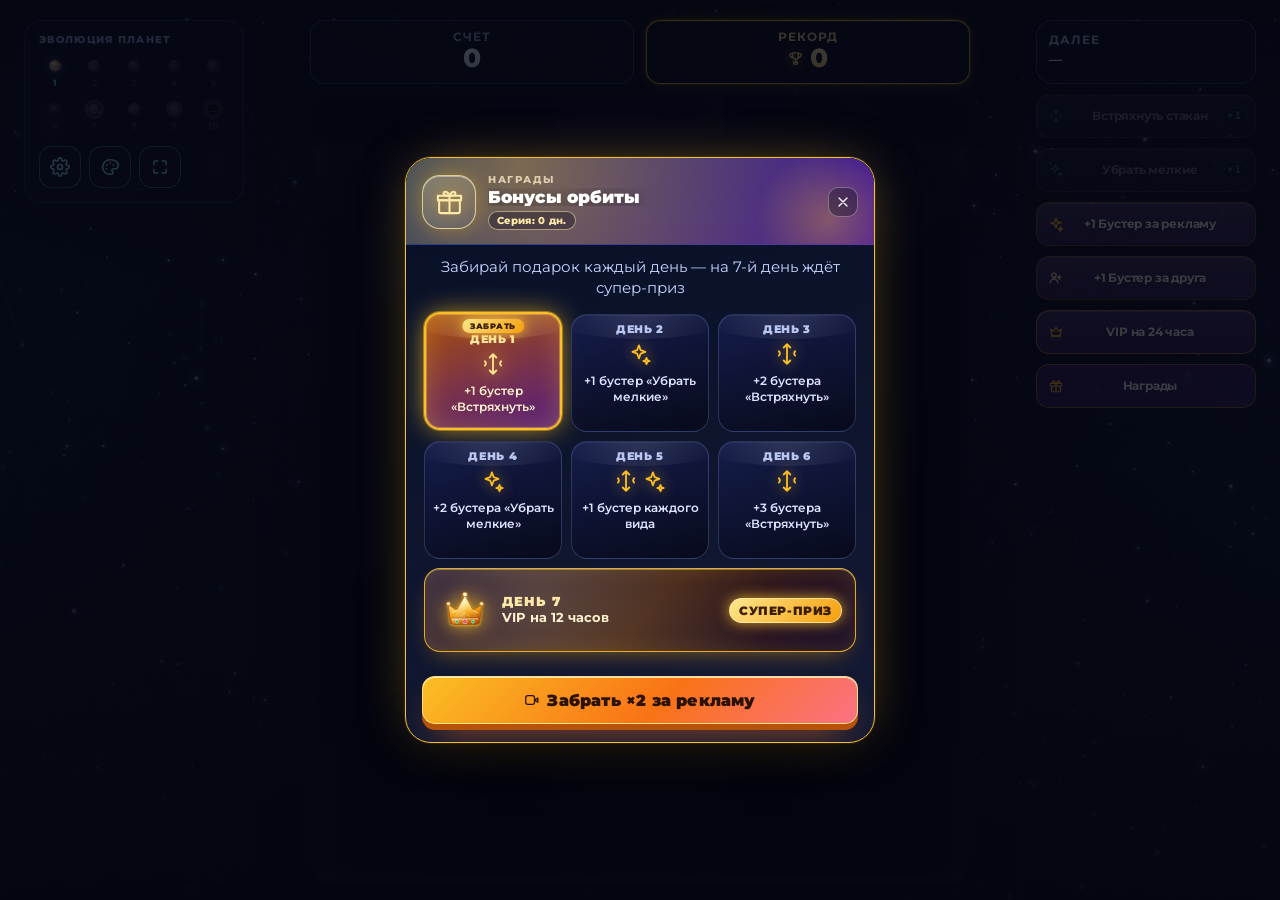
==== commit 5b43613a: "Telegram Mini Apps: planets-tg + autobaron-tg — 27.11.2026 06:38:55" ====
--- a/planets-tg/index.html
+++ b/planets-tg/index.html
@@ -1,370 +1,370 @@
-<!DOCTYPE html>
-<html lang="ru">
-<head>
-  <meta charset="UTF-8">
-  <script src="https://telegram.org/js/telegram-web-app.js"></script>
-  <script>
-    function enterTgFullscreen() {
-      try {
-        var tg = window.Telegram && window.Telegram.WebApp;
-        if (!tg) return;
-        try { tg.ready(); } catch (e) {}
-        try { tg.expand(); } catch (e) {}
-        try { if (tg.disableVerticalSwipes) tg.disableVerticalSwipes(); } catch (e) {}
-        try { if (typeof tg.disableClosingConfirmation === 'function') { tg.disableClosingConfirmation(); } } catch (e) {}
-        try { if (tg.requestFullscreen && !tg.isFullscreen) tg.requestFullscreen(); } catch (e) {}
-      } catch (e) {}
-    }
-    enterTgFullscreen();
-    setTimeout(enterTgFullscreen, 150);
-    document.addEventListener('pointerdown', enterTgFullscreen, { once: true });
-  </script>
-<script src="https://sad.adsgram.ai/js/sad.min.js"></script>
-  <script src="./matter.min.js"></script>
-  <script>window.Matter || document.write('<script src="https://cdnjs.cloudflare.com/ajax/libs/matter-js/0.19.0/matter.min.js"><\/script>')</script>
-  <script src="i18n.js?v=73"></script>
-  <script src="telegram-init.js"></script>
-  <meta name="viewport" content="width=device-width, initial-scale=1, maximum-scale=1, user-scalable=no, viewport-fit=cover">
-  <meta name="theme-color" content="#090d16">
-  <meta name="description" content="Merge Cosmos — космическая головоломка со слиянием планет и звёзд: от астероида до чёрной дыры.">
-  <title>Merge Cosmos — космический мердж</title>
-  <link rel="icon" href="data:image/svg+xml,%3Csvg xmlns='http://www.w3.org/2000/svg' viewBox='0 0 32 32'%3E%3Ccircle cx='16' cy='16' r='13' fill='%237c5cff'/%3E%3Ccircle cx='11' cy='11' r='6' fill='%2343e7ff'/%3E%3Ccircle cx='22' cy='22' r='2.6' fill='%23ffd9a0'/%3E%3C/svg%3E">
-  <link rel="preconnect" href="https://fonts.googleapis.com">
-  <link rel="preconnect" href="https://fonts.gstatic.com" crossorigin>
-  <link href="https://fonts.googleapis.com/css2?family=Montserrat:wght@500;600;700;800&display=swap" rel="stylesheet">
-  <link rel="stylesheet" href="style.css?v=73">
-</head>
-<body data-theme="cosmos">
-  <script>
-    (function () {
-      try {
-        var t = localStorage.getItem('merge_cosmos_theme_v1') || 'cosmos';
-        if (t !== 'neon' && t !== 'crystal') t = 'cosmos';
-        document.body.setAttribute('data-theme', t === 'crystal' ? 'crystals' : t);
-      } catch (err) {}
-    })();
-  </script>
-  <div class="app" id="app">
-
-    <header class="hud">
-      <div class="hud-top">
-        <div class="hud-pair">
-        <div class="hud-card hud-score" id="scoreCard">
-          <span class="hud-label">Счёт</span>
-          <span class="stat-value" id="score" aria-live="polite">0</span>
-        </div>
-
-        <div class="hud-card hud-best" id="bestStat" role="button" tabindex="0" aria-label="Космический рейтинг">
-          <span class="hud-label">Рекорд</span>
-          <span class="hud-best-row">
-            <svg class="best-cup" width="14" height="14" viewBox="0 0 24 24" fill="none" stroke="currentColor" stroke-width="1.9" stroke-linecap="round" stroke-linejoin="round" aria-hidden="true">
-              <path d="M8 4h8v5.2a4 4 0 0 1-8 0V4z"/>
-              <path d="M8 5.2H5.4a1 1 0 0 0-1 1v1.2a3.2 3.2 0 0 0 3.2 3.2H8"/>
-              <path d="M16 5.2h2.6a1 1 0 0 1 1 1v1.2a3.2 3.2 0 0 1-3.2 3.2H16"/>
-              <path d="M12 13.4V17"/>
-              <path d="M9.7 20h4.6l.7-3H9l.7 3z"/>
-            </svg>
-            <span class="stat-value" id="best">0</span>
-          </span>
-        </div>
-
-        </div>
-
-        <div class="hud-card hud-next" id="nextCard" aria-hidden="true">
-          <span class="hud-label">Далее</span>
-          <canvas id="nextPreview" width="120" height="120"></canvas>
-          <span class="next-name" id="nextName">—</span>
-        </div>
-      </div>
-
-    </header>
-
-    <main class="stage" id="stage">
-      <canvas id="game" aria-label="Игровое поле: двигайте прицел и отпускайте, чтобы сбросить объект"></canvas>
-      <div class="vignette" id="vignette" aria-hidden="true"></div>
-
-      <div class="combo" id="combo" aria-hidden="true">КОМБО ×2</div>
-      <div class="toast" id="toast" role="status" aria-live="polite"></div>
-
-      <div class="danger-badge" id="dangerBadge" aria-hidden="true">
-        <div class="danger-head"><span>ОПАСНО •</span><b id="dangerTime">5.0с</b></div>
-        <div class="danger-meter"><span class="danger-fill" id="dangerFill"></span></div>
-      </div>
-
-      <aside class="rail rail-left" id="railLeft" aria-hidden="true">
-        <div class="rail-slot" id="slotEvo"></div>
-      </aside>
-
-      <aside class="rail rail-right" id="railRight" aria-hidden="true">
-        <div class="rail-slot rail-slot-next" id="slotNext"></div>
-        <div class="rail-slot rail-slot-bonus" id="slotBonus"></div>
-      </aside>
-
-      <div class="overlay show" id="startScreen">
-        <div class="panel start-panel">
-          <div class="hero" aria-hidden="true"></div>
-          <p class="kicker">Космическая головоломка</p>
-          <h1 class="title">MERGE<br><span>COSMOS</span></h1>
-          <p class="tagline">Соединяй астероиды, планеты и звёзды — доберись до чёрной дыры.</p>
-          <button class="btn primary" id="startBtn" type="button">Играть</button>
-          <p class="hint">Двигай прицел мышью или пальцем<br>и отпусти, чтобы сбросить объект</p>
-        </div>
-      </div>
-
-      <div class="overlay" id="pauseScreen">
-        <div class="panel">
-          <p class="kicker">Пауза</p>
-          <h2 class="panel-title">Вселенная подождёт</h2>
-          <p class="panel-text">Продолжи, когда будешь готов.</p>
-          <div class="btn-row">
-            <button class="btn primary" id="resumeBtn" type="button">Продолжить</button>
-            <button class="btn ghost" id="restartBtn" type="button">Заново</button>
-          </div>
-        </div>
-      </div>
-
-      <div class="overlay" id="overScreen">
-        <div class="panel">
-          <p class="kicker">Стакан переполнен</p>
-          <h2 class="panel-title">Игра окончена</h2>
-          <div class="final">
-            <span class="final-label">Итоговый счёт</span>
-            <span class="final-score" id="finalScore">0</span>
-          </div>
-          <div class="record-badge" id="recordBadge">
-            <svg viewBox="0 0 24 24" width="14" height="14" fill="currentColor" aria-hidden="true"><path d="M12 2.8l2.5 5.2 5.7.8-4.1 4 1 5.7-5.1-2.7-5.1 2.7 1-5.7-4.1-4 5.7-.8L12 2.8z"/></svg>
-            <span>Новый рекорд</span>
-            <svg viewBox="0 0 24 24" width="14" height="14" fill="currentColor" aria-hidden="true"><path d="M12 2.8l2.5 5.2 5.7.8-4.1 4 1 5.7-5.1-2.7-5.1 2.7 1-5.7-4.1-4 5.7-.8L12 2.8z"/></svg>
-          </div>
-          <div class="record" id="recordLine">Рекорд: 0</div>
-          <button class="btn ghost second-chance" id="secondChanceBtn" type="button">Второй шанс · Реклама</button>
-          <div class="btn-row">
-            <button class="btn primary" id="retryBtn" type="button">Заново</button>
-            <button class="btn ghost" id="menuBtn" type="button">В меню</button>
-          </div>
-          <button class="btn ghost share-btn" id="shareBtn" type="button">Поделиться рекордом</button>
-        </div>
-      </div>
-
-      <div class="overlay" id="vipScreen">
-        <div class="panel">
-          <p class="kicker">Закрытый клуб</p>
-          <h2 class="panel-title">VIP на 24 часа</h2>
-          <p class="vip-desc">Смотри 5 коротких роликов — и получи VIP на 24 часа: без рекламы и с безлимитными бустерами.</p>
-          <p class="vip-status" id="vipStatus"></p>
-          <button class="btn primary" id="vipBuyBtn" type="button">Активировать VIP на 24ч (0/5 рекламы)</button>
-          <button class="btn ghost vip-close" id="vipCloseBtn" type="button">Закрыть</button>
-        </div>
-      </div>
-    </main>
-
-    <footer class="bottom">
-      <div class="evo-row">
-        <button class="hud-square evo-tool" id="themeBtn" type="button" aria-label="Темы">
-          <svg viewBox="0 0 24 24" fill="none" stroke="currentColor" stroke-width="1.8" stroke-linecap="round" stroke-linejoin="round" aria-hidden="true">
-            <path d="M12 3.2a8.8 8.8 0 1 0 0 17.6h1.35a2.05 2.05 0 0 0 1.35-3.6 1.65 1.65 0 0 1 1.15-2.85h1.6a4.55 4.55 0 0 0 4.55-4.55C21.9 5.9 17.5 3.2 12 3.2z"/>
-            <circle cx="8.1" cy="9.5" r="1.05" fill="currentColor" stroke="none"/>
-            <circle cx="12" cy="7.1" r="1.05" fill="currentColor" stroke="none"/>
-            <circle cx="15.9" cy="9.4" r="1.05" fill="currentColor" stroke="none"/>
-            <circle cx="7.7" cy="13.8" r="1.05" fill="currentColor" stroke="none"/>
-          </svg>
-        </button>
-
-        <div class="evo-center">
-          <span class="evo-label" id="evoTitle">Эволюция планет</span>
-          <div class="evo" id="evo" aria-label="Цепочка эволюции: 10 уровней"></div>
-        </div>
-
-        <button class="hud-square evo-tool" id="settingsBtn" type="button" aria-label="Настройки">
-          <svg viewBox="0 0 24 24" fill="none" stroke="currentColor" stroke-width="1.9" stroke-linecap="round" stroke-linejoin="round" aria-hidden="true">
-            <circle cx="12" cy="12" r="3"/>
-            <path d="M19.4 15a1.65 1.65 0 0 0 .33 1.82l.06.06a2 2 0 0 1 0 2.83 2 2 0 0 1-2.83 0l-.06-.06a1.65 1.65 0 0 0-1.82-.33 1.65 1.65 0 0 0-1 1.51V21a2 2 0 0 1-2 2 2 2 0 0 1-2-2v-.09A1.65 1.65 0 0 0 9 19.4a1.65 1.65 0 0 0-1.82.33l-.06.06a2 2 0 0 1-2.83 0 2 2 0 0 1 0-2.83l.06-.06a1.65 1.65 0 0 0 .33-1.82 1.65 1.65 0 0 0-1.51-1H3a2 2 0 0 1-2-2 2 2 0 0 1 2-2h.09A1.65 1.65 0 0 0 4.6 9a1.65 1.65 0 0 0-.33-1.82l-.06-.06a2 2 0 0 1 0-2.83 2 2 0 0 1 2.83 0l.06.06a1.65 1.65 0 0 0 1.82.33H9a1.65 1.65 0 0 0 1-1.51V3a2 2 0 0 1 2-2 2 2 0 0 1 2 2v.09a1.65 1.65 0 0 0 1 1.51 1.65 1.65 0 0 0 1.82-.33l.06-.06a2 2 0 0 1 2.83 0 2 2 0 0 1 0 2.83l-.06.06a1.65 1.65 0 0 0-.33 1.82V9a1.65 1.65 0 0 0 1.51 1H21a2 2 0 0 1 2 2 2 2 0 0 1-2 2h-.09a1.65 1.65 0 0 0-1.51 1z"/>
-          </svg>
-        </button>
-        <button id="fullscreenBtn" class="hud-square evo-tool fullscreen-btn" type="button" aria-label="На весь экран">
-          <svg class="icon when-enter" viewBox="0 0 24 24" fill="none" stroke="currentColor" stroke-width="1.9" stroke-linecap="round" stroke-linejoin="round" aria-hidden="true">
-            <path d="M4 9V5.5A1.5 1.5 0 0 1 5.5 4H9"/>
-            <path d="M15 4h3.5A1.5 1.5 0 0 1 20 5.5V9"/>
-            <path d="M20 15v3.5a1.5 1.5 0 0 1-1.5 1.5H15"/>
-            <path d="M9 20H5.5A1.5 1.5 0 0 1 4 18.5V15"/>
-          </svg>
-          <svg class="icon when-exit" viewBox="0 0 24 24" fill="none" stroke="currentColor" stroke-width="1.9" stroke-linecap="round" stroke-linejoin="round" aria-hidden="true">
-            <path d="M9 4v3.5A1.5 1.5 0 0 1 7.5 9H4"/>
-            <path d="M20 9h-3.5A1.5 1.5 0 0 1 15 7.5V4"/>
-            <path d="M15 20v-3.5a1.5 1.5 0 0 1 1.5-1.5H20"/>
-            <path d="M4 15h3.5A1.5 1.5 0 0 1 9 16.5V20"/>
-          </svg>
-        </button>
-      </div>
-      <div class="control-grid" id="controlGrid">
-        <button class="bonus-btn" id="shakeBtn" type="button" disabled>
-          <svg class="bonus-icon" viewBox="0 0 24 24" fill="none" stroke="currentColor" stroke-width="1.7" stroke-linecap="round" stroke-linejoin="round" aria-hidden="true">
-            <path d="M12 3v18M12 3l-3 3M12 3l3 3M12 21l-3-3M12 21l3-3"/>
-            <path d="M4.5 9.5c1.2 1 1.2 3 0 4M19.5 9.5c-1.2 1-1.2 3 0 4"/>
-          </svg>
-          <span class="bonus-text">Встряхнуть стакан</span>
-          <span class="bonus-charge" id="shakeCharges">×1</span>
-        </button>
-        <button class="bonus-btn" id="cleanBtn" type="button" disabled>
-          <svg class="bonus-icon" viewBox="0 0 24 24" fill="none" stroke="currentColor" stroke-width="1.6" stroke-linejoin="round" aria-hidden="true">
-            <path d="M11 4l1.6 4.4L17 10l-4.4 1.6L11 16l-1.6-4.4L5 10l4.4-1.6L11 4z"/>
-            <path d="M18 15.5l.8 2.2 2.2.8-2.2.8-.8 2.2-.8-2.2-2.2-.8 2.2-.8.8-2.2z"/>
-          </svg>
-          <span class="bonus-text">Убрать мелкие</span>
-          <span class="bonus-charge" id="cleanCharges">×1</span>
-        </button>
-        <button class="invite-btn" id="adBoosterBtn" type="button">
-          <svg class="btn-ico" viewBox="0 0 24 24" width="16" height="16" fill="none" stroke="currentColor" stroke-width="2" stroke-linecap="round" stroke-linejoin="round" aria-hidden="true">
-            <path d="M12 3l2 5.6 6 1.4-6 1.4L12 18l-2-6-6-1.4 6-1.4L12 3z"/>
-            <path d="M18.5 16.5l.8 2.2 2.2.8-2.2.8-.8 2.2-.8-2.2-2.2-.8 2.2-.8.8-2.2z"/>
-          </svg>
-          <span>+1 Бустер за рекламу</span>
-        </button>
-        <button class="invite-btn invite-friend-btn" id="inviteFriendBtn" type="button">
-          <svg class="btn-ico" viewBox="0 0 24 24" width="16" height="16" fill="none" stroke="currentColor" stroke-width="2" stroke-linecap="round" stroke-linejoin="round" aria-hidden="true">
-            <circle cx="9" cy="8" r="3.2"/>
-            <path d="M3.5 19a5.5 5.5 0 0 1 11 0"/>
-            <path d="M17 8v6M14 11h6"/>
-          </svg>
-          <span>+1 Бустер за друга</span>
-        </button>
-        <button class="invite-btn" id="vipBtn" type="button">
-          <svg class="btn-ico" viewBox="0 0 24 24" width="16" height="16" fill="none" stroke="currentColor" stroke-width="2" stroke-linecap="round" stroke-linejoin="round" aria-hidden="true">
-            <path d="M4 8l4 3 4-6 4 6 4-3-2 10H6L4 8z"/>
-            <path d="M6 18h12"/>
-          </svg>
-          <span id="vipBtnLabel">VIP на 24 часа</span>
-        </button>
-        <button class="invite-btn daily-btn" id="dailyBtn" type="button">
-          <svg class="btn-ico" viewBox="0 0 24 24" width="16" height="16" fill="none" stroke="currentColor" stroke-width="1.8" stroke-linecap="round" stroke-linejoin="round" aria-hidden="true">
-            <rect x="3.4" y="8.2" width="17.2" height="4" rx="1.2"/>
-            <path d="M5.2 12.2V19a1.6 1.6 0 0 0 1.6 1.6h10.4A1.6 1.6 0 0 0 18.8 19v-6.8"/>
-            <path d="M12 8.2v12.4"/>
-            <path d="M12 8.2C10.4 5.4 8.6 4 7.2 4.6 5.9 5.2 6.1 7.2 7.6 7.9 9 8.6 12 8.2 12 8.2z"/>
-            <path d="M12 8.2c1.6-2.8 3.4-4.2 4.8-3.6 1.3.6 1.1 2.6-.4 3.3-1.4.7-4.4.3-4.4.3z"/>
-          </svg>
-          <span>Награды</span>
-        </button>
-      </div>
-    </footer>
-  </div>
-
-  <div class="settings-overlay" id="settingsOverlay" aria-hidden="true">
-    <div class="settings-modal" role="dialog" aria-modal="true">
-      <div class="settings-head">
-        <span class="settings-title">Настройки</span>
-        <button class="settings-close" id="settingsClose" type="button" aria-label="Закрыть">
-          <svg viewBox="0 0 24 24" width="16" height="16" fill="none" stroke="currentColor" stroke-width="2" stroke-linecap="round" aria-hidden="true"><path d="M6 6l12 12M18 6L6 18"/></svg>
-        </button>
-      </div>
-      <div class="settings-line"><span class="settings-label">Язык</span>
-        <div class="lang-switch settings-lang" role="group" aria-label="Language">
-          <button class="lang-btn" type="button" data-lang="ru">RU</button>
-          <button class="lang-btn" type="button" data-lang="en">EN</button>
-        </div>
-      </div>
-      <div class="settings-line"><span class="settings-label">Звуковые эффекты</span>
-        <button class="settings-toggle" id="settingsSoundBtn" type="button">Вкл</button>
-      </div>
-      <div class="settings-line setting-row-vibration"><span class="settings-label">Вибрация</span>
-        <button class="settings-toggle" id="settingsVibrationBtn" type="button">Вкл</button>
-      </div>
-    </div>
-  </div>
-
-  <div class="sheet-overlay" id="themesOverlay" aria-hidden="true">
-    <div class="sheet-modal" role="dialog" aria-modal="true">
-      <div class="sheet-head">
-        <span class="sheet-title">Космические темы</span>
-        <button class="settings-close" id="themesClose" type="button" aria-label="Закрыть">
-          <svg viewBox="0 0 24 24" width="16" height="16" fill="none" stroke="currentColor" stroke-width="2" stroke-linecap="round" aria-hidden="true"><path d="M6 6l12 12M18 6L6 18"/></svg>
-        </button>
-      </div>
-      <div class="theme-list" id="themeList"></div>
-      <p class="sheet-note">Выбор темы сохраняется автоматически</p>
-    </div>
-  </div>
-
-  <div class="sheet-overlay" id="dailyOverlay" aria-hidden="true">
-    <div class="sheet-modal daily-modal" role="dialog" aria-modal="true">
-      <div class="daily-banner">
-        <span class="daily-banner-glow" aria-hidden="true"></span>
-        <span class="daily-banner-ico" aria-hidden="true">
-          <svg viewBox="0 0 24 24" fill="none" stroke="currentColor" stroke-width="1.6" stroke-linecap="round" stroke-linejoin="round">
-            <path d="M4 11h16v8.5a1.5 1.5 0 0 1-1.5 1.5h-13A1.5 1.5 0 0 1 4 19.5V11z"/>
-            <path d="M3 7.5h18V11H3z"/>
-            <path d="M12 7.5V21"/>
-            <path d="M12 7.5c-1.2-2.6-3-3.6-4.2-2.7-1 .8-.2 2.2 1.2 2.6.9.3 3 .1 3 .1z"/>
-            <path d="M12 7.5c1.2-2.6 3-3.6 4.2-2.7 1 .8.2 2.2-1.2 2.6-.9.3-3 .1-3 .1z"/>
-          </svg>
-        </span>
-        <div class="daily-banner-info">
-          <span class="daily-kicker">Награды</span>
-          <span class="daily-banner-title" id="dailyTitle">Бонусы орбиты</span>
-          <span class="daily-streak" id="dailyStreak">Серия: 0 дн.</span>
-        </div>
-        <button class="daily-close" id="dailyClose" type="button" aria-label="Закрыть">
-          <svg viewBox="0 0 24 24" width="16" height="16" fill="none" stroke="currentColor" stroke-width="2" stroke-linecap="round" aria-hidden="true"><path d="M6 6l12 12M18 6L6 18"/></svg>
-        </button>
-      </div>
-      <p class="daily-sub" id="dailySub">Забирай подарок каждый день — на 7-й день супер-приз</p>
-      <div class="daily-grid" id="dailyGrid"></div>
-      <div class="daily-actions">
-        <button class="daily-ad-btn" id="dailyAdBtn" type="button">
-          <svg viewBox="0 0 24 24" fill="none" stroke="currentColor" stroke-width="1.9" stroke-linecap="round" stroke-linejoin="round" aria-hidden="true">
-            <rect x="2.6" y="5.4" width="13.2" height="13.2" rx="3.2"/>
-            <path d="M15.8 12.2l5 3.1V9.1l-5 3.1z"/>
-          </svg>
-          <span>Забрать ×2 за рекламу</span>
-        </button>
-        <p class="daily-tomorrow" id="dailyTomorrow" hidden>Приходите завтра за новым подарком</p>
-      </div>
-    </div>
-  </div>
-
-  <div class="sheet-overlay" id="leaderboardOverlay" aria-hidden="true">
-    <div class="sheet-modal sheet-modal-wide lb-modal" role="dialog" aria-modal="true" aria-label="Космический рейтинг">
-      <div class="sheet-head">
-        <div class="lb-head-text">
-          <span class="sheet-title">Космический рейтинг</span>
-        </div>
-        <button class="settings-close" id="leaderboardClose" type="button" aria-label="Закрыть">
-          <svg viewBox="0 0 24 24" width="16" height="16" fill="none" stroke="currentColor" stroke-width="2" stroke-linecap="round" aria-hidden="true"><path d="M6 6l12 12M18 6L6 18"/></svg>
-        </button>
-      </div>
-      <div class="lb-league" id="lbLeagueCard" data-league="1">
-        <div class="lb-league-top">
-          <span class="lb-league-icon" id="lbLeagueIcon" data-league="1" aria-hidden="true"></span>
-          <div class="lb-league-text">
-            <b class="lb-league-name" id="lbLeagueName">Бронзовая орбита</b>
-            <span class="lb-league-sub" id="lbLeagueSub">Ваша лига</span>
-          </div>
-          <div class="lb-rank"><b id="lbRank">#25</b><span>Место</span></div>
-        </div>
-        <div class="lb-bar"><span class="lb-bar-fill" id="lbProgressFill"></span></div>
-        <div class="lb-league-bottom"><span id="lbProgressText">До следующей лиги: 5 000</span><span id="lbLeagueStep">1 / 5</span></div>
-      </div>
-      <div class="lb-showcase">
-        <span class="lb-showcase-title">Все лиги</span>
-        <div class="lb-leagues" id="lbLeagues"></div>
-      </div>
-      <div class="lb-list" id="lbList" role="list"></div>
-      <button class="btn primary lb-share" id="lbShareBtn" type="button">
-        <svg class="lb-share-ico" viewBox="0 0 24 24" fill="none" stroke="currentColor" stroke-width="1.9" stroke-linecap="round" stroke-linejoin="round" aria-hidden="true">
-          <path d="M14.5 4.5h5v5"/>
-          <path d="M19.5 4.5l-7.4 7.4"/>
-          <path d="M9.6 5.4H6.2A1.7 1.7 0 0 0 4.5 7.1v10.7a1.7 1.7 0 0 0 1.7 1.7h10.7a1.7 1.7 0 0 0 1.7-1.7v-3.4"/>
-        </svg>
-        <span>Бросить вызов друзьям</span>
-      </button>
-    </div>
-  </div>
-
-  <div class="fatal" id="fatal" role="alert">
-    <strong>Не удалось загрузить физический движок.</strong>
-    <span>Проверьте подключение к интернету и обновите страницу.</span>
-  </div>
-
-  <script src="game.js?v=73"></script>
-</body>
-</html>
+<!DOCTYPE html>
+<html lang="ru">
+<head>
+  <meta charset="UTF-8">
+  <script src="https://telegram.org/js/telegram-web-app.js"></script>
+  <script>
+    function enterTgFullscreen() {
+      try {
+        var tg = window.Telegram && window.Telegram.WebApp;
+        if (!tg) return;
+        try { tg.ready(); } catch (e) {}
+        try { tg.expand(); } catch (e) {}
+        try { if (tg.disableVerticalSwipes) tg.disableVerticalSwipes(); } catch (e) {}
+        try { if (typeof tg.disableClosingConfirmation === 'function') { tg.disableClosingConfirmation(); } } catch (e) {}
+        try { if (tg.requestFullscreen && !tg.isFullscreen) tg.requestFullscreen(); } catch (e) {}
+      } catch (e) {}
+    }
+    enterTgFullscreen();
+    setTimeout(enterTgFullscreen, 150);
+    document.addEventListener('pointerdown', enterTgFullscreen, { once: true });
+  </script>
+<script src="https://sad.adsgram.ai/js/sad.min.js"></script>
+  <script src="./matter.min.js"></script>
+  <script>window.Matter || document.write('<script src="https://cdnjs.cloudflare.com/ajax/libs/matter-js/0.19.0/matter.min.js"><\/script>')</script>
+  <script src="i18n.js?v=74"></script>
+  <script src="telegram-init.js"></script>
+  <meta name="viewport" content="width=device-width, initial-scale=1, maximum-scale=1, user-scalable=no, viewport-fit=cover">
+  <meta name="theme-color" content="#090d16">
+  <meta name="description" content="Merge Cosmos — космическая головоломка со слиянием планет и звёзд: от астероида до чёрной дыры.">
+  <title>Merge Cosmos — космический мердж</title>
+  <link rel="icon" href="data:image/svg+xml,%3Csvg xmlns='http://www.w3.org/2000/svg' viewBox='0 0 32 32'%3E%3Ccircle cx='16' cy='16' r='13' fill='%237c5cff'/%3E%3Ccircle cx='11' cy='11' r='6' fill='%2343e7ff'/%3E%3Ccircle cx='22' cy='22' r='2.6' fill='%23ffd9a0'/%3E%3C/svg%3E">
+  <link rel="preconnect" href="https://fonts.googleapis.com">
+  <link rel="preconnect" href="https://fonts.gstatic.com" crossorigin>
+  <link href="https://fonts.googleapis.com/css2?family=Montserrat:wght@500;600;700;800&display=swap" rel="stylesheet">
+  <link rel="stylesheet" href="style.css?v=74">
+</head>
+<body data-theme="cosmos">
+  <script>
+    (function () {
+      try {
+        var t = localStorage.getItem('merge_cosmos_theme_v1') || 'cosmos';
+        if (t !== 'neon' && t !== 'crystal') t = 'cosmos';
+        document.body.setAttribute('data-theme', t === 'crystal' ? 'crystals' : t);
+      } catch (err) {}
+    })();
+  </script>
+  <div class="app" id="app">
+
+    <header class="hud">
+      <div class="hud-top">
+        <div class="hud-pair">
+        <div class="hud-card hud-score" id="scoreCard">
+          <span class="hud-label">Счёт</span>
+          <span class="stat-value" id="score" aria-live="polite">0</span>
+        </div>
+
+        <div class="hud-card hud-best" id="bestStat" role="button" tabindex="0" aria-label="Космический рейтинг">
+          <span class="hud-label">Рекорд</span>
+          <span class="hud-best-row">
+            <svg class="best-cup" width="14" height="14" viewBox="0 0 24 24" fill="none" stroke="currentColor" stroke-width="1.9" stroke-linecap="round" stroke-linejoin="round" aria-hidden="true">
+              <path d="M8 4h8v5.2a4 4 0 0 1-8 0V4z"/>
+              <path d="M8 5.2H5.4a1 1 0 0 0-1 1v1.2a3.2 3.2 0 0 0 3.2 3.2H8"/>
+              <path d="M16 5.2h2.6a1 1 0 0 1 1 1v1.2a3.2 3.2 0 0 1-3.2 3.2H16"/>
+              <path d="M12 13.4V17"/>
+              <path d="M9.7 20h4.6l.7-3H9l.7 3z"/>
+            </svg>
+            <span class="stat-value" id="best">0</span>
+          </span>
+        </div>
+
+        </div>
+
+        <div class="hud-card hud-next" id="nextCard" aria-hidden="true">
+          <span class="hud-label">Далее</span>
+          <canvas id="nextPreview" width="120" height="120"></canvas>
+          <span class="next-name" id="nextName">—</span>
+        </div>
+      </div>
+
+    </header>
+
+    <main class="stage" id="stage">
+      <canvas id="game" aria-label="Игровое поле: двигайте прицел и отпускайте, чтобы сбросить объект"></canvas>
+      <div class="vignette" id="vignette" aria-hidden="true"></div>
+
+      <div class="combo" id="combo" aria-hidden="true">КОМБО ×2</div>
+      <div class="toast" id="toast" role="status" aria-live="polite"></div>
+
+      <div class="danger-badge" id="dangerBadge" aria-hidden="true">
+        <div class="danger-head"><span>ОПАСНО •</span><b id="dangerTime">5.0с</b></div>
+        <div class="danger-meter"><span class="danger-fill" id="dangerFill"></span></div>
+      </div>
+
+      <aside class="rail rail-left" id="railLeft" aria-hidden="true">
+        <div class="rail-slot" id="slotEvo"></div>
+      </aside>
+
+      <aside class="rail rail-right" id="railRight" aria-hidden="true">
+        <div class="rail-slot rail-slot-next" id="slotNext"></div>
+        <div class="rail-slot rail-slot-bonus" id="slotBonus"></div>
+      </aside>
+
+      <div class="overlay show" id="startScreen">
+        <div class="panel start-panel">
+          <div class="hero" aria-hidden="true"></div>
+          <p class="kicker">Космическая головоломка</p>
+          <h1 class="title">MERGE<br><span>COSMOS</span></h1>
+          <p class="tagline">Соединяй астероиды, планеты и звёзды — доберись до чёрной дыры.</p>
+          <button class="btn primary" id="startBtn" type="button">Играть</button>
+          <p class="hint">Двигай прицел мышью или пальцем<br>и отпусти, чтобы сбросить объект</p>
+        </div>
+      </div>
+
+      <div class="overlay" id="pauseScreen">
+        <div class="panel">
+          <p class="kicker">Пауза</p>
+          <h2 class="panel-title">Вселенная подождёт</h2>
+          <p class="panel-text">Продолжи, когда будешь готов.</p>
+          <div class="btn-row">
+            <button class="btn primary" id="resumeBtn" type="button">Продолжить</button>
+            <button class="btn ghost" id="restartBtn" type="button">Заново</button>
+          </div>
+        </div>
+      </div>
+
+      <div class="overlay" id="overScreen">
+        <div class="panel">
+          <p class="kicker">Стакан переполнен</p>
+          <h2 class="panel-title">Игра окончена</h2>
+          <div class="final">
+            <span class="final-label">Итоговый счёт</span>
+            <span class="final-score" id="finalScore">0</span>
+          </div>
+          <div class="record-badge" id="recordBadge">
+            <svg viewBox="0 0 24 24" width="14" height="14" fill="currentColor" aria-hidden="true"><path d="M12 2.8l2.5 5.2 5.7.8-4.1 4 1 5.7-5.1-2.7-5.1 2.7 1-5.7-4.1-4 5.7-.8L12 2.8z"/></svg>
+            <span>Новый рекорд</span>
+            <svg viewBox="0 0 24 24" width="14" height="14" fill="currentColor" aria-hidden="true"><path d="M12 2.8l2.5 5.2 5.7.8-4.1 4 1 5.7-5.1-2.7-5.1 2.7 1-5.7-4.1-4 5.7-.8L12 2.8z"/></svg>
+          </div>
+          <div class="record" id="recordLine">Рекорд: 0</div>
+          <button class="btn ghost second-chance" id="secondChanceBtn" type="button">Второй шанс · Реклама</button>
+          <div class="btn-row">
+            <button class="btn primary" id="retryBtn" type="button">Заново</button>
+            <button class="btn ghost" id="menuBtn" type="button">В меню</button>
+          </div>
+          <button class="btn ghost share-btn" id="shareBtn" type="button">Поделиться рекордом</button>
+        </div>
+      </div>
+
+      <div class="overlay" id="vipScreen">
+        <div class="panel">
+          <p class="kicker">Закрытый клуб</p>
+          <h2 class="panel-title">VIP на 24 часа</h2>
+          <p class="vip-desc">Смотри 5 коротких роликов — и получи VIP на 24 часа: без рекламы и с безлимитными бустерами.</p>
+          <p class="vip-status" id="vipStatus"></p>
+          <button class="btn primary" id="vipBuyBtn" type="button">Активировать VIP на 24ч (0/5 рекламы)</button>
+          <button class="btn ghost vip-close" id="vipCloseBtn" type="button">Закрыть</button>
+        </div>
+      </div>
+    </main>
+
+    <footer class="bottom">
+      <div class="evo-row">
+        <button class="hud-square evo-tool" id="themeBtn" type="button" aria-label="Темы">
+          <svg viewBox="0 0 24 24" fill="none" stroke="currentColor" stroke-width="1.8" stroke-linecap="round" stroke-linejoin="round" aria-hidden="true">
+            <path d="M12 3.2a8.8 8.8 0 1 0 0 17.6h1.35a2.05 2.05 0 0 0 1.35-3.6 1.65 1.65 0 0 1 1.15-2.85h1.6a4.55 4.55 0 0 0 4.55-4.55C21.9 5.9 17.5 3.2 12 3.2z"/>
+            <circle cx="8.1" cy="9.5" r="1.05" fill="currentColor" stroke="none"/>
+            <circle cx="12" cy="7.1" r="1.05" fill="currentColor" stroke="none"/>
+            <circle cx="15.9" cy="9.4" r="1.05" fill="currentColor" stroke="none"/>
+            <circle cx="7.7" cy="13.8" r="1.05" fill="currentColor" stroke="none"/>
+          </svg>
+        </button>
+
+        <div class="evo-center">
+          <span class="evo-label" id="evoTitle">Эволюция планет</span>
+          <div class="evo" id="evo" aria-label="Цепочка эволюции: 10 уровней"></div>
+        </div>
+
+        <button class="hud-square evo-tool" id="settingsBtn" type="button" aria-label="Настройки">
+          <svg viewBox="0 0 24 24" fill="none" stroke="currentColor" stroke-width="1.9" stroke-linecap="round" stroke-linejoin="round" aria-hidden="true">
+            <circle cx="12" cy="12" r="3"/>
+            <path d="M19.4 15a1.65 1.65 0 0 0 .33 1.82l.06.06a2 2 0 0 1 0 2.83 2 2 0 0 1-2.83 0l-.06-.06a1.65 1.65 0 0 0-1.82-.33 1.65 1.65 0 0 0-1 1.51V21a2 2 0 0 1-2 2 2 2 0 0 1-2-2v-.09A1.65 1.65 0 0 0 9 19.4a1.65 1.65 0 0 0-1.82.33l-.06.06a2 2 0 0 1-2.83 0 2 2 0 0 1 0-2.83l.06-.06a1.65 1.65 0 0 0 .33-1.82 1.65 1.65 0 0 0-1.51-1H3a2 2 0 0 1-2-2 2 2 0 0 1 2-2h.09A1.65 1.65 0 0 0 4.6 9a1.65 1.65 0 0 0-.33-1.82l-.06-.06a2 2 0 0 1 0-2.83 2 2 0 0 1 2.83 0l.06.06a1.65 1.65 0 0 0 1.82.33H9a1.65 1.65 0 0 0 1-1.51V3a2 2 0 0 1 2-2 2 2 0 0 1 2 2v.09a1.65 1.65 0 0 0 1 1.51 1.65 1.65 0 0 0 1.82-.33l.06-.06a2 2 0 0 1 2.83 0 2 2 0 0 1 0 2.83l-.06.06a1.65 1.65 0 0 0-.33 1.82V9a1.65 1.65 0 0 0 1.51 1H21a2 2 0 0 1 2 2 2 2 0 0 1-2 2h-.09a1.65 1.65 0 0 0-1.51 1z"/>
+          </svg>
+        </button>
+        <button id="fullscreenBtn" class="hud-square evo-tool fullscreen-btn" type="button" aria-label="На весь экран">
+          <svg class="icon when-enter" viewBox="0 0 24 24" fill="none" stroke="currentColor" stroke-width="1.9" stroke-linecap="round" stroke-linejoin="round" aria-hidden="true">
+            <path d="M4 9V5.5A1.5 1.5 0 0 1 5.5 4H9"/>
+            <path d="M15 4h3.5A1.5 1.5 0 0 1 20 5.5V9"/>
+            <path d="M20 15v3.5a1.5 1.5 0 0 1-1.5 1.5H15"/>
+            <path d="M9 20H5.5A1.5 1.5 0 0 1 4 18.5V15"/>
+          </svg>
+          <svg class="icon when-exit" viewBox="0 0 24 24" fill="none" stroke="currentColor" stroke-width="1.9" stroke-linecap="round" stroke-linejoin="round" aria-hidden="true">
+            <path d="M9 4v3.5A1.5 1.5 0 0 1 7.5 9H4"/>
+            <path d="M20 9h-3.5A1.5 1.5 0 0 1 15 7.5V4"/>
+            <path d="M15 20v-3.5a1.5 1.5 0 0 1 1.5-1.5H20"/>
+            <path d="M4 15h3.5A1.5 1.5 0 0 1 9 16.5V20"/>
+          </svg>
+        </button>
+      </div>
+      <div class="control-grid" id="controlGrid">
+        <button class="bonus-btn" id="shakeBtn" type="button" disabled>
+          <svg class="bonus-icon" viewBox="0 0 24 24" fill="none" stroke="currentColor" stroke-width="1.7" stroke-linecap="round" stroke-linejoin="round" aria-hidden="true">
+            <path d="M12 3v18M12 3l-3 3M12 3l3 3M12 21l-3-3M12 21l3-3"/>
+            <path d="M4.5 9.5c1.2 1 1.2 3 0 4M19.5 9.5c-1.2 1-1.2 3 0 4"/>
+          </svg>
+          <span class="bonus-text">Встряхнуть стакан</span>
+          <span class="bonus-charge" id="shakeCharges">×1</span>
+        </button>
+        <button class="bonus-btn" id="cleanBtn" type="button" disabled>
+          <svg class="bonus-icon" viewBox="0 0 24 24" fill="none" stroke="currentColor" stroke-width="1.6" stroke-linejoin="round" aria-hidden="true">
+            <path d="M11 4l1.6 4.4L17 10l-4.4 1.6L11 16l-1.6-4.4L5 10l4.4-1.6L11 4z"/>
+            <path d="M18 15.5l.8 2.2 2.2.8-2.2.8-.8 2.2-.8-2.2-2.2-.8 2.2-.8.8-2.2z"/>
+          </svg>
+          <span class="bonus-text">Убрать мелкие</span>
+          <span class="bonus-charge" id="cleanCharges">×1</span>
+        </button>
+        <button class="invite-btn" id="adBoosterBtn" type="button">
+          <svg class="btn-ico" viewBox="0 0 24 24" width="16" height="16" fill="none" stroke="currentColor" stroke-width="2" stroke-linecap="round" stroke-linejoin="round" aria-hidden="true">
+            <path d="M12 3l2 5.6 6 1.4-6 1.4L12 18l-2-6-6-1.4 6-1.4L12 3z"/>
+            <path d="M18.5 16.5l.8 2.2 2.2.8-2.2.8-.8 2.2-.8-2.2-2.2-.8 2.2-.8.8-2.2z"/>
+          </svg>
+          <span>+1 Бустер за рекламу</span>
+        </button>
+        <button class="invite-btn invite-friend-btn" id="inviteFriendBtn" type="button">
+          <svg class="btn-ico" viewBox="0 0 24 24" width="16" height="16" fill="none" stroke="currentColor" stroke-width="2" stroke-linecap="round" stroke-linejoin="round" aria-hidden="true">
+            <circle cx="9" cy="8" r="3.2"/>
+            <path d="M3.5 19a5.5 5.5 0 0 1 11 0"/>
+            <path d="M17 8v6M14 11h6"/>
+          </svg>
+          <span>+1 Бустер за друга</span>
+        </button>
+        <button class="invite-btn" id="vipBtn" type="button">
+          <svg class="btn-ico" viewBox="0 0 24 24" width="16" height="16" fill="none" stroke="currentColor" stroke-width="2" stroke-linecap="round" stroke-linejoin="round" aria-hidden="true">
+            <path d="M4 8l4 3 4-6 4 6 4-3-2 10H6L4 8z"/>
+            <path d="M6 18h12"/>
+          </svg>
+          <span id="vipBtnLabel">VIP на 24 часа</span>
+        </button>
+        <button class="invite-btn daily-btn" id="dailyBtn" type="button">
+          <svg class="btn-ico" viewBox="0 0 24 24" width="16" height="16" fill="none" stroke="currentColor" stroke-width="1.8" stroke-linecap="round" stroke-linejoin="round" aria-hidden="true">
+            <rect x="3.4" y="8.2" width="17.2" height="4" rx="1.2"/>
+            <path d="M5.2 12.2V19a1.6 1.6 0 0 0 1.6 1.6h10.4A1.6 1.6 0 0 0 18.8 19v-6.8"/>
+            <path d="M12 8.2v12.4"/>
+            <path d="M12 8.2C10.4 5.4 8.6 4 7.2 4.6 5.9 5.2 6.1 7.2 7.6 7.9 9 8.6 12 8.2 12 8.2z"/>
+            <path d="M12 8.2c1.6-2.8 3.4-4.2 4.8-3.6 1.3.6 1.1 2.6-.4 3.3-1.4.7-4.4.3-4.4.3z"/>
+          </svg>
+          <span>Награды</span>
+        </button>
+      </div>
+    </footer>
+  </div>
+
+  <div class="settings-overlay" id="settingsOverlay" aria-hidden="true">
+    <div class="settings-modal" role="dialog" aria-modal="true">
+      <div class="settings-head">
+        <span class="settings-title">Настройки</span>
+        <button class="settings-close" id="settingsClose" type="button" aria-label="Закрыть">
+          <svg viewBox="0 0 24 24" width="16" height="16" fill="none" stroke="currentColor" stroke-width="2" stroke-linecap="round" aria-hidden="true"><path d="M6 6l12 12M18 6L6 18"/></svg>
+        </button>
+      </div>
+      <div class="settings-line"><span class="settings-label">Язык</span>
+        <div class="lang-switch settings-lang" role="group" aria-label="Language">
+          <button class="lang-btn" type="button" data-lang="ru">RU</button>
+          <button class="lang-btn" type="button" data-lang="en">EN</button>
+        </div>
+      </div>
+      <div class="settings-line"><span class="settings-label">Звуковые эффекты</span>
+        <button class="settings-toggle" id="settingsSoundBtn" type="button">Вкл</button>
+      </div>
+      <div class="settings-line setting-row-vibration"><span class="settings-label">Вибрация</span>
+        <button class="settings-toggle" id="settingsVibrationBtn" type="button">Вкл</button>
+      </div>
+    </div>
+  </div>
+
+  <div class="sheet-overlay" id="themesOverlay" aria-hidden="true">
+    <div class="sheet-modal" role="dialog" aria-modal="true">
+      <div class="sheet-head">
+        <span class="sheet-title">Космические темы</span>
+        <button class="settings-close" id="themesClose" type="button" aria-label="Закрыть">
+          <svg viewBox="0 0 24 24" width="16" height="16" fill="none" stroke="currentColor" stroke-width="2" stroke-linecap="round" aria-hidden="true"><path d="M6 6l12 12M18 6L6 18"/></svg>
+        </button>
+      </div>
+      <div class="theme-list" id="themeList"></div>
+      <p class="sheet-note">Выбор темы сохраняется автоматически</p>
+    </div>
+  </div>
+
+  <div class="sheet-overlay" id="dailyOverlay" aria-hidden="true">
+    <div class="sheet-modal daily-modal" role="dialog" aria-modal="true">
+      <div class="daily-banner">
+        <span class="daily-banner-glow" aria-hidden="true"></span>
+        <span class="daily-banner-ico" aria-hidden="true">
+          <svg viewBox="0 0 24 24" fill="none" stroke="currentColor" stroke-width="1.6" stroke-linecap="round" stroke-linejoin="round">
+            <path d="M4 11h16v8.5a1.5 1.5 0 0 1-1.5 1.5h-13A1.5 1.5 0 0 1 4 19.5V11z"/>
+            <path d="M3 7.5h18V11H3z"/>
+            <path d="M12 7.5V21"/>
+            <path d="M12 7.5c-1.2-2.6-3-3.6-4.2-2.7-1 .8-.2 2.2 1.2 2.6.9.3 3 .1 3 .1z"/>
+            <path d="M12 7.5c1.2-2.6 3-3.6 4.2-2.7 1 .8.2 2.2-1.2 2.6-.9.3-3 .1-3 .1z"/>
+          </svg>
+        </span>
+        <div class="daily-banner-info">
+          <span class="daily-kicker">Награды</span>
+          <span class="daily-banner-title" id="dailyTitle">Бонусы орбиты</span>
+          <span class="daily-streak" id="dailyStreak">Серия: 0 дн.</span>
+        </div>
+        <button class="daily-close" id="dailyClose" type="button" aria-label="Закрыть">
+          <svg viewBox="0 0 24 24" width="16" height="16" fill="none" stroke="currentColor" stroke-width="2" stroke-linecap="round" aria-hidden="true"><path d="M6 6l12 12M18 6L6 18"/></svg>
+        </button>
+      </div>
+      <p class="daily-sub" id="dailySub">Забирай подарок каждый день — на 7-й день супер-приз</p>
+      <div class="daily-grid" id="dailyGrid"></div>
+      <div class="daily-actions">
+        <button class="daily-ad-btn" id="dailyAdBtn" type="button">
+          <svg viewBox="0 0 24 24" fill="none" stroke="currentColor" stroke-width="1.9" stroke-linecap="round" stroke-linejoin="round" aria-hidden="true">
+            <rect x="2.6" y="5.4" width="13.2" height="13.2" rx="3.2"/>
+            <path d="M15.8 12.2l5 3.1V9.1l-5 3.1z"/>
+          </svg>
+          <span>Забрать ×2 за рекламу</span>
+        </button>
+        <p class="daily-tomorrow" id="dailyTomorrow" hidden>Приходите завтра за новым подарком</p>
+      </div>
+    </div>
+  </div>
+
+  <div class="sheet-overlay" id="leaderboardOverlay" aria-hidden="true">
+    <div class="sheet-modal sheet-modal-wide lb-modal" role="dialog" aria-modal="true" aria-label="Космический рейтинг">
+      <div class="sheet-head">
+        <div class="lb-head-text">
+          <span class="sheet-title">Космический рейтинг</span>
+        </div>
+        <button class="settings-close" id="leaderboardClose" type="button" aria-label="Закрыть">
+          <svg viewBox="0 0 24 24" width="16" height="16" fill="none" stroke="currentColor" stroke-width="2" stroke-linecap="round" aria-hidden="true"><path d="M6 6l12 12M18 6L6 18"/></svg>
+        </button>
+      </div>
+      <div class="lb-league" id="lbLeagueCard" data-league="1">
+        <div class="lb-league-top">
+          <span class="lb-league-icon" id="lbLeagueIcon" data-league="1" aria-hidden="true"></span>
+          <div class="lb-league-text">
+            <b class="lb-league-name" id="lbLeagueName">Бронзовая орбита</b>
+            <span class="lb-league-sub" id="lbLeagueSub">Ваша лига</span>
+          </div>
+          <div class="lb-rank"><b id="lbRank">#25</b><span>Место</span></div>
+        </div>
+        <div class="lb-bar"><span class="lb-bar-fill" id="lbProgressFill"></span></div>
+        <div class="lb-league-bottom"><span id="lbProgressText">До следующей лиги: 5 000</span><span id="lbLeagueStep">1 / 5</span></div>
+      </div>
+      <div class="lb-showcase">
+        <span class="lb-showcase-title">Все лиги</span>
+        <div class="lb-leagues" id="lbLeagues"></div>
+      </div>
+      <div class="lb-list" id="lbList" role="list"></div>
+      <button class="btn primary lb-share" id="lbShareBtn" type="button">
+        <svg class="lb-share-ico" viewBox="0 0 24 24" fill="none" stroke="currentColor" stroke-width="1.9" stroke-linecap="round" stroke-linejoin="round" aria-hidden="true">
+          <path d="M14.5 4.5h5v5"/>
+          <path d="M19.5 4.5l-7.4 7.4"/>
+          <path d="M9.6 5.4H6.2A1.7 1.7 0 0 0 4.5 7.1v10.7a1.7 1.7 0 0 0 1.7 1.7h10.7a1.7 1.7 0 0 0 1.7-1.7v-3.4"/>
+        </svg>
+        <span>Бросить вызов друзьям</span>
+      </button>
+    </div>
+  </div>
+
+  <div class="fatal" id="fatal" role="alert">
+    <strong>Не удалось загрузить физический движок.</strong>
+    <span>Проверьте подключение к интернету и обновите страницу.</span>
+  </div>
+
+  <script src="game.js?v=74"></script>
+</body>
+</html>
--- a/planets-tg/style.css
+++ b/planets-tg/style.css
@@ -1,5804 +1,5830 @@
-/* ============================================================
-   MERGE COSMOS - styles
-   ============================================================ */
-:root {
-  --bg: #05060f;
-  --panel: rgba(16, 18, 44, 0.62);
-  --line: rgba(130, 160, 255, 0.16);
-  --text: #eef2ff;
-  --muted: #94a0d2;
-  --primary: #7c5cff;
-  --cyan: #43e7ff;
-  --pink: #ff5ea8;
-  --danger: #ff4d6d;
-  --font: "Segoe UI", system-ui, -apple-system, "Helvetica Neue", Arial, sans-serif;
-
-  --bg-page: #090d16;
-  --bg-page-2: #111827;
-  --bg-image: radial-gradient(1100px 760px at 12% -12%, rgba(108, 74, 255, 0.26), transparent 62%),
-    radial-gradient(900px 700px at 92% 112%, rgba(0, 186, 255, 0.16), transparent 62%),
-    radial-gradient(680px 520px at 50% 46%, rgba(255, 86, 170, 0.06), transparent 72%),
-    linear-gradient(180deg, #090d16 0%, #111827 100%);
-  --bg-jar: #0b1029;
-  --jar-border: #d9b45c;
-  --surface-card: rgba(16, 18, 44, 0.62);
-  --surface-card-2: rgba(18, 22, 50, 0.88);
-  --surface-modal: #141a34;
-  --surface-modal-2: #0b1024;
-  --modal-border: rgba(150, 175, 255, 0.26);
-  --modal-hi: rgba(255, 255, 255, 0.06);
-  --btn-bg: rgba(26, 30, 68, 0.92);
-  --btn-bg-hover: rgba(44, 52, 110, 0.94);
-  --btn-border: rgba(130, 160, 255, 0.28);
-  --btn-text: #eaf0ff;
-  --btn-alt-bg: rgba(86, 60, 16, 0.55);
-  --btn-alt-border: rgba(255, 210, 110, 0.5);
-  --btn-alt-text: #ffe6a3;
-  --primary-grad: linear-gradient(135deg, #7bf0ff 0%, #7c8bff 45%, #c04cff 100%);
-  --primary-text: #070818;
-  --primary-shadow: 0 12px 30px rgba(100, 110, 255, 0.35), inset 0 1px 0 rgba(255, 255, 255, 0.7);
-  --ghost-bg: rgba(255, 255, 255, 0.05);
-  --vip-bg: linear-gradient(135deg, #1d1438, #2c1b54);
-  --vip-border: rgba(168, 85, 247, 0.55);
-  --vip-text: #f3e8ff;
-  --vip-active-bg: linear-gradient(135deg, #3b280c, #5c3e12);
-  --vip-active-border: #fbbf24;
-  --vip-active-text: #fde68a;
-  --daily-bg: rgba(70, 44, 120, 0.62);
-  --daily-bg-hover: rgba(92, 60, 150, 0.7);
-  --daily-border: rgba(251, 191, 36, 0.42);
-  --daily-border-hover: rgba(252, 211, 77, 0.8);
-  --daily-text: #fde68a;
-  --daily-ad-grad: linear-gradient(135deg, #4c1d95, #7c2d12 55%, #b45309);
-  --accent-primary: #7c5cff;
-  --accent-secondary: #43e7ff;
-  --accent-on: #05121f;
-  --accent-ok: rgba(52, 211, 153, 0.6);
-  --accent-ok-soft: rgba(10, 60, 48, 0.55);
-  --title-grad: linear-gradient(180deg, #ffffff 10%, #b9ecff 48%, #9a7bff 100%);
-  --score-grad: linear-gradient(180deg, #ffffff, #bfe6ff);
-  --best-grad: linear-gradient(180deg, #fff3ce, #ffc96b);
-  --orb-grad: radial-gradient(circle at 32% 28%, #9ff7ff 0%, #4aa8ff 30%, #6c4cff 62%, #1c0f4d 100%);
-  --orb-ring: rgba(160, 225, 255, 0.55);
-  --overlay-bg: radial-gradient(ellipse at 50% 35%, rgba(30, 24, 80, 0.5), rgba(4, 5, 16, 0.82) 72%);
-  --scrim: rgba(4, 6, 16, 0.78);
-  --grip: rgba(148, 163, 184, 0.4);
-  --muted-2: #7d88b8;
-}* {
-  box-sizing: border-box;
-}html, body, body * {
-  -webkit-user-select: none;
-  user-select: none;
-  -webkit-touch-callout: none;
-  touch-action: none;
-}html, body {
-  margin: 0;
-  padding: 0;
-  height: 100%;
-  overflow: hidden;
-  background: var(--bg);
-}html, body {
-  position: fixed !important;
-  inset: 0 !important;
-  width: 100% !important;
-  height: 100% !important;
-  overflow: hidden !important;
-  background-color: #090d16 !important;
-  touch-action: manipulation;
-}body {
-  font-family: var(--font);
-  color: var(--text);
-  -webkit-font-smoothing: antialiased;
-  -moz-osx-font-smoothing: grayscale;
-  -webkit-tap-highlight-color: transparent;
-  -webkit-user-select: none;
-  user-select: none;
-  overscroll-behavior: none;
-  background:
-    radial-gradient(1100px 760px at 12% -12%, rgba(108, 74, 255, 0.26), transparent 62%),
-    radial-gradient(900px 700px at 92% 112%, rgba(0, 186, 255, 0.16), transparent 62%),
-    radial-gradient(680px 520px at 50% 46%, rgba(255, 86, 170, 0.06), transparent 72%),
-    #05060f;
-}button {
-  font-family: inherit;
-  -webkit-tap-highlight-color: transparent;
-}.app {
-  position: relative;
-  display: grid;
-  grid-template-rows: auto minmax(0, 1fr) auto;
-  width: 100%;
-  height: 100vh;
-  height: 100dvh;
-  overflow: hidden;
-  padding-top: env(safe-area-inset-top, 0px);
-  padding-bottom: env(safe-area-inset-bottom, 0px);
-  padding-left: env(safe-area-inset-left, 0px);
-  padding-right: env(safe-area-inset-right, 0px);
-}/* ---------------- HUD ---------------- */
-.hud {
-  position: relative;
-  z-index: 6;
-  display: flex;
-  align-items: center;
-  justify-content: space-between;
-  gap: 8px;
-  width: 100%;
-  max-width: 860px;
-  margin: 0 auto;
-  padding: calc(8px + env(safe-area-inset-top)) 12px 6px;
-}.brand {
-  display: flex;
-  align-items: center;
-  gap: 8px;
-  min-width: 0;
-}.brand-mark {
-  position: relative;
-  flex: 0 0 auto;
-  display: grid;
-  place-items: center;
-  width: 34px;
-  height: 34px;
-  border-radius: 50%;
-  background: radial-gradient(circle at 32% 28%, #8ef2ff 0%, #6a5bff 42%, #3a1f88 74%, #160b3a 100%);
-  box-shadow:
-    0 0 18px rgba(110, 110, 255, 0.5),
-    inset -3px -4px 8px rgba(0, 0, 0, 0.45),
-    inset 2px 2px 6px rgba(255, 255, 255, 0.22);
-}.brand-mark::after {
-  content: "";
-  position: absolute;
-  width: 49px;
-  height: 17px;
-  border: 1.5px solid rgba(120, 220, 255, 0.42);
-  border-radius: 50%;
-  transform: rotate(-22deg);
-}.brand-core {
-  width: 9px;
-  height: 9px;
-  border-radius: 50%;
-  background: radial-gradient(circle at 35% 30%, #fff, #ffd27d);
-  box-shadow: 0 0 9px #ffcf7a;
-}.brand-text {
-  display: flex;
-  flex-direction: column;
-  gap: 3px;
-  font-size: 16.5px;
-  font-weight: 800;
-  line-height: 1;
-  letter-spacing: 0.12em;
-  color: #eaf0ff;
-  white-space: nowrap;
-}.brand-text span {
-  font-size: 10.8px;
-  font-weight: 700;
-  letter-spacing: 0.3em;
-  color: #8f9bd8;
-}.stats {
-  display: flex;
-  align-items: stretch;
-  gap: 6px;
-}.stat {
-  display: flex;
-  flex-direction: column;
-  align-items: center;
-  gap: 1px;
-  min-width: 78px;
-  padding: 5px 10px 6px;
-  border: 1px solid var(--line);
-  border-radius: 12px;
-  background: var(--panel);
-  -webkit-backdrop-filter: blur(7px);
-  backdrop-filter: blur(7px);
-}.stat-label {
-  font-size: 10.2px;
-  font-weight: 700;
-  letter-spacing: 0.16em;
-  text-transform: uppercase;
-  color: #8b96cc;
-}.stat-value {
-  font-size: 17px;
-  font-weight: 800;
-  line-height: 1.05;
-  letter-spacing: 0.02em;
-  font-variant-numeric: tabular-nums;
-  background: linear-gradient(180deg, #ffffff, #bfe6ff);
-  -webkit-background-clip: text;
-  background-clip: text;
-  color: transparent;
-}.stat.best .stat-value {
-  background: linear-gradient(180deg, #fff3ce, #ffc96b);
-  -webkit-background-clip: text;
-  background-clip: text;
-  color: transparent;
-}.stat-value.bump {
-  animation: bump 0.34s ease;
-}
-@keyframes bump {
-  0% { transform: scale(1); }
-  35% { transform: scale(1.18); }
-  100% { transform: scale(1); }
-}.actions {
-  display: flex;
-  gap: 6px;
-}.icon-btn {
-  display: grid;
-  place-items: center;
-  width: 38px;
-  height: 38px;
-  padding: 0;
-  border: 1px solid var(--line);
-  border-radius: 12px;
-  background: var(--panel);
-  color: #cfd8ff;
-  cursor: pointer;
-  -webkit-backdrop-filter: blur(7px);
-  backdrop-filter: blur(7px);
-  transition: background 0.18s, border-color 0.18s, transform 0.12s;
-}.icon-btn:hover:not(:disabled) {
-  background: rgba(50, 60, 120, 0.55);
-  border-color: rgba(140, 190, 255, 0.4);
-}.icon-btn:active:not(:disabled) {
-  transform: scale(0.94);
-}.icon-btn:disabled {
-  opacity: 0.35;
-  cursor: default;
-}.icon-btn .icon {
-  display: none;
-  width: 20px;
-  height: 20px;
-}.icon-btn:not(.muted) .when-on, .icon-btn.muted .when-off, .icon-btn:not(.is-paused) .when-playing, .icon-btn.is-paused .when-paused, .icon-btn:not(.is-fs) .when-enter, .icon-btn.is-fs .when-exit {
-  display: block;
-}/* ---------------- Stage ---------------- */
-.stage {
-  position: relative;
-  justify-self: stretch;
-  flex: 1 1 auto;
-  width: 100%;
-  max-width: 820px;
-  min-height: 0;
-  margin: 0 auto;
-  overflow: hidden;
-  border-radius: 26px;
-}#game {
-  position: absolute;
-  inset: 0;
-  display: block;
-  width: 100%;
-  height: 100%;
-  touch-action: none;
-  cursor: crosshair;
-  transform: translateZ(0);
-  will-change: transform;
-  -webkit-backface-visibility: hidden;
-  backface-visibility: hidden;
-}.vignette {
-  position: absolute;
-  inset: 0;
-  z-index: 3;
-  pointer-events: none;
-  opacity: 0;
-  transition: opacity 0.25s;
-  background: radial-gradient(ellipse at 50% 45%, transparent 52%, rgba(255, 30, 70, 0.18) 82%, rgba(255, 20, 60, 0.42) 100%);
-}.stage.danger .vignette {
-  opacity: 1;
-  animation: dangerPulse 1.1s ease-in-out infinite;
-}
-@keyframes dangerPulse {
-  0%, 100% { opacity: 0.62; }
-  50% { opacity: 1; }
-}/* ---------------- Next preview ---------------- */
-.next-card {
-  display: flex;
-  flex: 0 0 auto;
-  flex-direction: column;
-  align-items: center;
-  gap: 1px;
-  width: 62px;
-  padding: 3px 5px 2px;
-  border: 1px solid var(--line);
-  border-radius: 12px;
-  background: var(--panel);
-  -webkit-backdrop-filter: blur(7px);
-  backdrop-filter: blur(7px);
-  pointer-events: none;
-}.next-label {
-  font-size: 8.9px;
-  font-weight: 700;
-  letter-spacing: 0.14em;
-  text-transform: uppercase;
-  color: #8b96cc;
-}#nextPreview {
-  display: block;
-  width: 34px;
-  height: 34px;
-  margin: -2px 0 -1px;
-}.next-name {
-  max-width: 54px;
-  overflow: hidden;
-  font-size: 9.5px;
-  font-weight: 600;
-  color: #dfe8ff;
-  text-align: center;
-  white-space: nowrap;
-  text-overflow: ellipsis;
-}/* ---------------- Combo & toast ---------------- */
-.combo {
-  position: absolute;
-  top: 41%;
-  left: 50%;
-  z-index: 4;
-  font-size: clamp(20px, 6vw, 30px);
-  font-weight: 900;
-  letter-spacing: 0.06em;
-  color: #fff;
-  white-space: nowrap;
-  opacity: 0;
-  pointer-events: none;
-  transform: translate(-50%, -50%) scale(0.7);
-  text-shadow:
-    0 0 12px rgba(100, 210, 255, 0.9),
-    0 0 34px rgba(150, 80, 255, 0.85),
-    0 2px 0 rgba(0, 0, 0, 0.35);
-  transition: opacity 0.18s, transform 0.3s cubic-bezier(0.2, 1.7, 0.4, 1);
-}.combo.show {
-  opacity: 1;
-  transform: translate(-50%, -50%) scale(1) rotate(-2deg);
-}.toast {
-  position: absolute;
-  top: 6px;
-  left: 50%;
-  z-index: 6;
-  max-width: 90%;
-  padding: 7px 13px;
-  border: 1px solid rgba(140, 170, 255, 0.22);
-  border-radius: 999px;
-  background: rgba(10, 12, 32, 0.9);
-  color: #dfe7ff;
-  font-size: 14.6px;
-  font-weight: 600;
-  text-align: center;
-  opacity: 0;
-  pointer-events: none;
-  transform: translate(-50%, -10px);
-  transition: opacity 0.22s, transform 0.22s;
-}.toast.show {
-  opacity: 1;
-  transform: translate(-50%, 0);
-}.danger-badge {
-  position: absolute;
-  top: 0;
-  left: 50%;
-  z-index: 5;
-  width: 140px;
-  padding: 7px 9px 8px;
-  border: 1px solid rgba(255, 90, 120, 0.55);
-  border-radius: 12px;
-  background: rgba(42, 5, 20, 0.74);
-  -webkit-backdrop-filter: blur(8px);
-  backdrop-filter: blur(8px);
-  box-shadow: 0 0 24px rgba(255, 45, 90, 0.18);
-  opacity: 0;
-  pointer-events: none;
-  transform: translate(-50%, -100%);
-  transition: opacity 0.18s;
-}.danger-badge.show {
-  opacity: 1;
-  animation: dangerBadgePulse 1s ease-in-out infinite;
-}.danger-head {
-  display: flex;
-  align-items: baseline;
-  justify-content: space-between;
-  gap: 6px;
-  font-size: 11.4px;
-  font-weight: 800;
-  letter-spacing: 0.14em;
-  color: #ff9fb0;
-}.danger-head b {
-  font-size: 15.2px;
-  font-weight: 800;
-  letter-spacing: 0;
-  color: #ffd7de;
-  font-variant-numeric: tabular-nums;
-}.danger-meter {
-  height: 3px;
-  margin-top: 5px;
-  overflow: hidden;
-  border-radius: 99px;
-  background: rgba(255, 80, 110, 0.22);
-}.danger-fill {
-  display: block;
-  width: 0%;
-  height: 100%;
-  border-radius: 99px;
-  background: linear-gradient(90deg, #ff4d6d, #ff8a5c);
-  transition: width 0.1s linear;
-}
-@keyframes dangerBadgePulse {
-  0%, 100% { border-color: rgba(255, 90, 120, 0.4); }
-  50% { border-color: rgba(255, 120, 150, 0.85); }
-}/* ---------------- Overlays ---------------- */
-.overlay {
-  position: absolute;
-  inset: 0;
-  z-index: 20;
-  display: flex;
-  align-items: center;
-  justify-content: center;
-  padding: 14px;
-  background: radial-gradient(ellipse at 50% 35%, rgba(30, 24, 80, 0.5), rgba(4, 5, 16, 0.82) 72%);
-  -webkit-backdrop-filter: blur(7px);
-  backdrop-filter: blur(7px);
-  opacity: 0;
-  visibility: hidden;
-  transition: opacity 0.28s ease, visibility 0.28s;
-}.overlay.show {
-  opacity: 1;
-  visibility: visible;
-}.panel {
-  position: relative;
-  width: min(100%, 360px);
-  max-height: 100%;
-  padding: 26px 22px 22px;
-  overflow-y: auto;
-  border: 1px solid rgba(150, 175, 255, 0.18);
-  border-radius: 26px;
-  background: linear-gradient(165deg, rgba(38, 36, 92, 0.92), rgba(12, 12, 34, 0.96));
-  box-shadow:
-    0 24px 70px rgba(0, 0, 0, 0.55),
-    inset 0 1px 0 rgba(255, 255, 255, 0.08);
-  text-align: center;
-  scrollbar-width: none;
-}.panel::-webkit-scrollbar {
-  display: none;
-}.start-panel {
-  padding-top: 22px;
-}.hero {
-  position: relative;
-  width: 84px;
-  height: 84px;
-  margin: 0 auto 12px;
-}.hero::before {
-  content: "";
-  position: absolute;
-  inset: 0;
-  border-radius: 50%;
-  background: radial-gradient(circle at 32% 28%, #9ff7ff 0%, #4aa8ff 30%, #6c4cff 62%, #1c0f4d 100%);
-  box-shadow:
-    0 0 44px rgba(90, 140, 255, 0.55),
-    inset -8px -10px 20px rgba(0, 0, 0, 0.5),
-    inset 6px 8px 14px rgba(255, 255, 255, 0.18);
-}.hero::after {
-  content: "";
-  position: absolute;
-  top: 50%;
-  left: -20px;
-  right: -20px;
-  height: 27px;
-  margin-top: -13px;
-  border: 2px solid rgba(160, 225, 255, 0.55);
-  border-radius: 50%;
-  box-shadow: 0 0 12px rgba(120, 200, 255, 0.35);
-  transform: rotate(-18deg);
-}.kicker {
-  margin: 0 0 6px;
-  font-size: 12.1px;
-  font-weight: 700;
-  letter-spacing: 0.22em;
-  text-transform: uppercase;
-  color: #8ea0e0;
-}.title {
-  margin: 0 0 12px;
-  font-size: clamp(38px, 11vw, 54px);
-  font-weight: 900;
-  line-height: 0.92;
-  letter-spacing: 0.02em;
-  background: linear-gradient(180deg, #ffffff 10%, #b9ecff 48%, #9a7bff 100%);
-  -webkit-background-clip: text;
-  background-clip: text;
-  color: transparent;
-  filter: drop-shadow(0 6px 24px rgba(110, 120, 255, 0.35));
-}.title span {
-  display: inline-block;
-  margin-top: 7px;
-  font-size: 0.6em;
-  letter-spacing: 0.24em;
-  background: linear-gradient(180deg, #c8f4ff, #7a6bff);
-  -webkit-background-clip: text;
-  background-clip: text;
-  color: transparent;
-}.tagline {
-  max-width: 285px;
-  margin: 0 auto 18px;
-  font-size: 16.5px;
-  line-height: 1.5;
-  color: #a9b3e0;
-}.hint {
-  margin: 14px 0 0;
-  font-size: 14px;
-  line-height: 1.55;
-  color: #7d88b8;
-}.btn {
-  padding: 15px 24px;
-  border: 0;
-  border-radius: 16px;
-  font-family: inherit;
-  font-size: 16px;
-  font-weight: 800;
-  letter-spacing: 0.01em;
-  cursor: pointer;
-  transition: transform 0.12s ease, filter 0.18s, box-shadow 0.2s, background 0.2s;
-}.btn:active {
-  transform: translateY(2px) scale(0.99);
-}.btn.primary {
-  width: 100%;
-  color: #070818;
-  background: linear-gradient(135deg, #7bf0ff 0%, #7c8bff 45%, #c04cff 100%);
-  box-shadow:
-    0 12px 30px rgba(100, 110, 255, 0.35),
-    inset 0 1px 0 rgba(255, 255, 255, 0.7);
-}.btn.primary:hover {
-  filter: brightness(1.08);
-}.btn.ghost {
-  border: 1px solid rgba(150, 175, 255, 0.22);
-  background: rgba(255, 255, 255, 0.05);
-  color: #cdd6ff;
-}.btn.ghost:hover {
-  background: rgba(255, 255, 255, 0.09);
-}.btn-row {
-  display: flex;
-  gap: 10px;
-  margin-top: 20px;
-}.btn-row .btn {
-  flex: 1;
-  padding: 13px 10px;
-  font-size: 14.5px;
-}.vip-desc {
-  margin: 14px 4px 10px;
-  font-size: 14.6px;
-  line-height: 1.45;
-  color: #c3cdf2;
-}.vip-status {
-  min-height: 16px;
-  margin: 0 0 6px;
-  font-size: 12.1px;
-  color: #8ff0b0;
-}.vip-close {
-  width: 100%;
-  margin-top: 10px;
-  padding: 11px;
-  font-size: 14.5px;
-}.share-btn {
-  width: 100%;
-  margin-top: 10px;
-  padding: 10px 12px;
-  font-size: 14.5px;
-}.panel-title {
-  margin: 2px 0 6px;
-  font-size: 24px;
-  font-weight: 900;
-  letter-spacing: 0.01em;
-  background: linear-gradient(180deg, #ffffff, #cfe2ff);
-  -webkit-background-clip: text;
-  background-clip: text;
-  color: transparent;
-}.panel-text {
-  margin: 0;
-  font-size: 16.5px;
-  color: #a3add8;
-}.final {
-  display: flex;
-  flex-direction: column;
-  gap: 2px;
-  margin: 16px 0 6px;
-  padding: 14px 12px;
-  border: 1px solid rgba(130, 160, 255, 0.14);
-  border-radius: 18px;
-  background: rgba(6, 8, 26, 0.55);
-}.final-label {
-  font-size: 11.4px;
-  font-weight: 700;
-  letter-spacing: 0.2em;
-  text-transform: uppercase;
-  color: #8b96cc;
-}.final-score {
-  font-size: 40px;
-  font-weight: 900;
-  line-height: 1.05;
-  font-variant-numeric: tabular-nums;
-  background: linear-gradient(180deg, #ffffff, #9fe4ff 60%, #a98bff);
-  -webkit-background-clip: text;
-  background-clip: text;
-  color: transparent;
-}.record {
-  margin-top: 6px;
-  font-size: 15.2px;
-  color: #919ccf;
-}.record-badge {
-  display: none;
-  margin-top: 10px;
-  font-size: 14px;
-  font-weight: 800;
-  letter-spacing: 0.12em;
-  text-transform: uppercase;
-  color: #ffe6a3;
-  text-shadow: 0 0 16px rgba(255, 200, 90, 0.5);
-}.record-badge.show {
-  display: block;
-  animation: recordGlow 1.4s ease-in-out infinite;
-}
-@keyframes recordGlow {
-  0%, 100% { opacity: 0.72; }
-  50% { opacity: 1; }
-}/* ---------------- Footer ---------------- */
-.bottom {
-  position: relative;
-  z-index: 5;
-  display: flex;
-  flex-direction: column;
-  gap: 5px;
-  width: 100%;
-  max-width: 620px;
-  margin: 0 auto;
-  padding: 4px 10px calc(8px + env(safe-area-inset-bottom));
-}.evo-row {
-  display: flex;
-  align-items: center;
-  justify-content: center;
-  gap: 9px;
-  min-height: 30px;
-}.evo-label {
-  font-size: 10.8px;
-  font-weight: 800;
-  letter-spacing: 0.18em;
-  text-transform: uppercase;
-  color: #727ead;
-  white-space: nowrap;
-}.evo {
-  display: flex;
-  align-items: flex-start;
-  gap: 1px;
-}.evo-item {
-  display: flex;
-  flex-direction: column;
-  align-items: center;
-  width: 25px;
-  opacity: 0.3;
-  filter: grayscale(1) brightness(0.85);
-  transition: opacity 0.35s, filter 0.35s, transform 0.35s;
-}.evo-item.reached {
-  opacity: 1;
-  filter: none;
-}.evo-canvas {
-  display: block;
-  width: 24px;
-  height: 24px;
-}.evo-item.reached .evo-canvas {
-  filter: drop-shadow(0 0 5px rgba(120, 190, 255, 0.35));
-}.evo-num {
-  margin-top: -1px;
-  font-size: 9.5px;
-  font-weight: 700;
-  line-height: 1;
-  color: #6570a0;
-}.evo-item.reached .evo-num {
-  color: #a9c8ff;
-}.bonus-row {
-  display: flex;
-  gap: 8px;
-}.bonus-btn {
-  display: flex;
-  flex: 1;
-  align-items: center;
-  justify-content: center;
-  gap: 6px;
-  min-height: 42px;
-  padding: 8px;
-  border: 1px solid rgba(130, 160, 255, 0.16);
-  border-radius: 14px;
-  background: linear-gradient(180deg, rgba(30, 34, 76, 0.75), rgba(14, 16, 40, 0.8));
-  color: #dfe6ff;
-  font-size: 14.6px;
-  font-weight: 700;
-  line-height: 1.15;
-  cursor: pointer;
-  transition: border-color 0.18s, background 0.18s, transform 0.12s, opacity 0.18s;
-}.bonus-btn:hover:not(:disabled) {
-  border-color: rgba(140, 200, 255, 0.45);
-  background: linear-gradient(180deg, rgba(44, 52, 110, 0.8), rgba(20, 22, 54, 0.86));
-}.bonus-btn:active:not(:disabled) {
-  transform: scale(0.98);
-}.bonus-btn:disabled {
-  opacity: 0.4;
-  cursor: default;
-}.bonus-icon {
-  flex: 0 0 auto;
-  width: 17px;
-  height: 17px;
-  color: #8fd8ff;
-}.bonus-text {
-  flex: 1 1 auto;
-  min-width: 0;
-  text-align: center;
-  overflow-wrap: break-word;
-}.bonus-charge {
-  flex: 0 0 auto;
-  min-width: 24px;
-  padding: 2px 5px;
-  border: 1px solid rgba(120, 220, 255, 0.25);
-  border-radius: 999px;
-  background: rgba(120, 220, 255, 0.14);
-  color: #9fe8ff;
-  font-size: 12.7px;
-  text-align: center;
-  font-variant-numeric: tabular-nums;
-}.bonus-btn.vip .bonus-charge {
-  border-color: rgba(255, 210, 90, 0.4);
-  background: rgba(255, 190, 70, 0.16);
-  color: #ffe6a3;
-}.bonus-btn.cooldown:disabled {
-  opacity: 0.6;
-}.invite-btn {
-  align-self: center;
-  display: inline-flex;
-  align-items: center;
-  justify-content: center;
-  gap: 6px;
-  min-height: 28px;
-  padding: 5px 14px;
-  border: 1px solid rgba(255, 210, 110, 0.5);
-  border-radius: 999px;
-  background: linear-gradient(180deg, rgba(255, 196, 80, 0.18), rgba(120, 78, 16, 0.14));
-  background-clip: padding-box;
-  color: #ffe6a3;
-  box-shadow: inset 0 1px 0 rgba(255, 255, 255, 0.08), 0 8px 20px -14px rgba(255, 190, 70, 0.9);
-  font-family: inherit;
-  font-size: 12.1px;
-  font-weight: 700;
-  line-height: 1.2;
-  cursor: pointer;
-  outline: none;
-  overflow: hidden;
-  isolation: isolate;
-  -webkit-appearance: none;
-  appearance: none;
-  -webkit-tap-highlight-color: transparent;
-  transition: border-color 0.18s, background 0.18s, transform 0.12s;
-}.invite-btn:focus, .invite-btn:focus-visible {
-  outline: none;
-  box-shadow: inset 0 1px 0 rgba(255, 255, 255, 0.08), 0 0 0 2px rgba(255, 226, 150, 0.35);
-}.invite-btn::-moz-focus-inner { border: 0; }.invite-btn .btn-ico { flex: 0 0 auto; }.invite-btn:active { transform: scale(0.97); }.invite-btn:hover {
-  border-color: rgba(255, 226, 150, 0.85);
-  background: linear-gradient(180deg, rgba(255, 206, 100, 0.26), rgba(140, 92, 20, 0.18));
-}.bottom-row {
-  display: flex;
-  align-items: stretch;
-  gap: 8px;
-  width: 100%;
-}.bottom-row .invite-btn {
-  display: flex;
-  flex: 1 1 0;
-  align-self: stretch;
-  align-items: center;
-  justify-content: center;
-  min-width: 0;
-  min-height: 34px;
-  margin: 0;
-  padding: 6px 10px;
-  border-radius: 999px;
-  font-size: 12.4px;
-  line-height: 1.2;
-  text-align: center;
-  white-space: normal;
-  overflow-wrap: break-word;
-}/* ---------------- Fatal ---------------- */
-.fatal {
-  position: fixed;
-  inset: 0;
-  z-index: 100;
-  display: none;
-  flex-direction: column;
-  align-items: center;
-  justify-content: center;
-  gap: 8px;
-  padding: 24px;
-  background: #05060f;
-  color: #ffd7de;
-  font-size: 14px;
-  line-height: 1.5;
-  text-align: center;
-}.fatal.show {
-  display: flex;
-}.fatal strong {
-  font-size: 18px;
-  color: #fff;
-}/* ---------------- Desktop side rails ---------------- */
-.rail {
-  display: none;
-}
-@media (max-width: 768px) {#fullscreenBtn {
-    display: none !important;
-  }}
-@media (min-width: 900px) {body {
-    background:
-      radial-gradient(1200px 820px at 8% -10%, rgba(108, 74, 255, 0.28), transparent 62%),
-      radial-gradient(1000px 760px at 96% 114%, rgba(0, 186, 255, 0.18), transparent 62%),
-      radial-gradient(760px 560px at 50% 46%, rgba(255, 86, 170, 0.07), transparent 72%),
-      #05060f;
-  }.hud {
-    max-width: none;
-    padding-left: 22px;
-    padding-right: 22px;
-  }.brand-text {
-    display: flex;
-  }.stat {
-    min-width: 96px;
-    padding: 7px 14px 8px;
-  }.stat-value {
-    font-size: 21px;
-  }.icon-btn {
-    width: 44px;
-    height: 44px;
-    border-radius: 14px;
-  }.icon-btn .icon {
-    width: 23px;
-    height: 23px;
-  }.stage {
-    width: 100%;
-    max-width: none;
-    margin: 0;
-    border-radius: 0;
-  }.rail {
-    position: absolute;
-    top: 0;
-    bottom: 0;
-    z-index: 4;
-    display: flex;
-    flex-direction: column;
-    gap: 14px;
-    width: 232px;
-    padding: 14px 0;
-    pointer-events: none;
-  }.rail-left {
-    left: 14px;
-    align-items: flex-start;
-  }.rail-right {
-    right: 14px;
-    align-items: stretch;
-  }.rail-slot {
-    width: 100%;
-    pointer-events: auto;
-  }.rail .evo-row {
-    flex-direction: column;
-    align-items: flex-start;
-    gap: 8px;
-    padding: 12px;
-    border: 1px solid var(--line);
-    border-radius: 18px;
-    background: var(--panel);
-    -webkit-backdrop-filter: blur(9px);
-    backdrop-filter: blur(9px);
-  }.rail .evo {
-    flex-wrap: wrap;
-    gap: 3px;
-  }.rail .evo-item {
-    width: 26px;
-  }.rail .evo-canvas {
-    width: 26px;
-    height: 26px;
-  }.rail .evo-num {
-    font-size: 9.5px;
-  }.rail .next-card {
-    width: 100%;
-    gap: 4px;
-    padding: 12px 10px 10px;
-    border-radius: 18px;
-    background: var(--panel);
-    -webkit-backdrop-filter: blur(9px);
-    backdrop-filter: blur(9px);
-  }.rail .next-label {
-    font-size: 10.8px;
-  }.rail .next-card #nextPreview {
-    width: 86px;
-    height: 86px;
-    margin: 0;
-  }.rail .next-name {
-    max-width: none;
-    font-size: 14px;
-  }.rail .bonus-row {
-    flex-direction: column;
-    gap: 12px;
-  }#slotBonus {
-    display: flex;
-    flex-direction: column;
-    gap: 12px;
-  }#slotBonus > * {
-    margin: 0;
-  }.rail .bonus-btn {
-    min-height: 50px;
-    padding: 10px 12px;
-    font-size: 14.6px;
-  }.rail .bonus-icon {
-    width: 20px;
-    height: 20px;
-  }.rail .bonus-charge {
-    font-size: 13.3px;
-    padding: 3px 7px;
-  }.rail .invite-btn {
-    width: 100%;
-    min-height: 36px;
-    margin: 0;
-    font-size: 13.3px;
-  }.bottom {
-    display: none;
-  }}
-@media (min-width: 900px) and (max-height: 700px) {.rail {
-    width: 210px;
-    gap: 10px;
-    padding: 8px 0;
-  }.rail .evo-row {
-    padding: 9px;
-    gap: 6px;
-  }.rail .next-card #nextPreview {
-    width: 66px;
-    height: 66px;
-  }.rail .bonus-btn {
-    min-height: 44px;
-    font-size: 13.3px;
-  }}
-@media (max-width: 767px) {.stage {
-    width: calc(100% - 14px);
-    max-width: none;
-    margin: 0 auto;
-    border-radius: 20px;
-  }.bottom {
-    display: flex;
-    flex-direction: column;
-    gap: 6px;
-  }.bottom > * {
-    flex: 0 0 auto;
-    min-width: 0;
-  }.bottom .evo-row {
-    order: -1;
-    position: relative;
-    z-index: 1;
-  }.overlay {
-    padding: 10px;
-  }.panel {
-    width: min(100%, 340px);
-    padding: 18px 16px 16px;
-    border-radius: 22px;
-  }.start-panel {
-    padding-top: 14px;
-  }.start-panel .hero {
-    width: 66px;
-    height: 66px;
-    margin-bottom: 8px;
-  }.start-panel .kicker {
-    margin-bottom: 4px;
-    font-size: 10.6px;
-    letter-spacing: 0.18em;
-  }.start-panel .title {
-    margin-bottom: 7px;
-    font-size: clamp(30px, 8.8vw, 38px);
-  }.start-panel .title span {
-    margin-top: 4px;
-  }.start-panel .tagline {
-    max-width: 260px;
-    margin-bottom: 12px;
-    font-size: 13.8px;
-    line-height: 1.4;
-  }.start-panel .btn.primary {
-    padding: 12px 18px;
-    font-size: 15.2px;
-  }.start-panel .hint {
-    margin-top: 10px;
-    font-size: 12.2px;
-    line-height: 1.45;
-  }.bottom-row {
-    gap: 6px;
-  }.bottom-row .invite-btn {
-    min-height: 32px;
-    padding: 5px 7px;
-    font-size: 11.6px;
-  }}/* ---------------- Responsive ---------------- */
-@media (max-width: 560px) {.brand-text {
-    display: none;
-  }}
-@media (max-width: 430px) {.hud {
-    gap: 5px;
-    padding-left: 8px;
-    padding-right: 8px;
-  }.brand-mark {
-    width: 30px;
-    height: 30px;
-  }.brand-mark::after {
-    width: 43px;
-    height: 15px;
-  }.stat {
-    min-width: 62px;
-    padding: 4px 7px 5px;
-  }.stat-value {
-    font-size: 15px;
-  }.actions {
-    gap: 4px;
-  }.icon-btn {
-    width: 32px;
-    height: 32px;
-    border-radius: 10px;
-  }.icon-btn .icon {
-    width: 18px;
-    height: 18px;
-  }.next-card {
-    width: 60px;
-    padding: 3px 4px 2px;
-  }#nextPreview {
-    width: 31px;
-    height: 31px;
-  }.next-name {
-    max-width: 52px;
-    font-size: 8.9px;
-  }.bottom {
-    padding-left: 7px;
-    padding-right: 7px;
-  }.evo-item {
-    width: 23px;
-  }.evo-canvas {
-    width: 22px;
-    height: 22px;
-  }.bonus-btn {
-    gap: 4px;
-    font-size: 13.3px;
-  }}
-@media (max-width: 365px) {.hud {
-    gap: 4px;
-  }.evo-label {
-    display: none;
-  }.stat {
-    min-width: 60px;
-    padding-left: 5px;
-    padding-right: 5px;
-  }.next-card {
-    width: 52px;
-  }.next-name {
-    display: none;
-  }.bonus-btn {
-    font-size: 12.4px;
-  }}
-@media (max-height: 640px) {.hud {
-    padding-top: calc(4px + env(safe-area-inset-top));
-    padding-bottom: 3px;
-  }.brand-mark {
-    width: 29px;
-    height: 29px;
-  }.brand-mark::after {
-    width: 42px;
-    height: 15px;
-  }.stat {
-    padding-top: 3px;
-    padding-bottom: 4px;
-  }.bottom {
-    gap: 2px;
-    padding-bottom: calc(4px + env(safe-area-inset-bottom));
-  }.evo-row {
-    min-height: 25px;
-  }.bonus-btn {
-    min-height: 38px;
-  }.panel {
-    padding: 20px 18px 18px;
-  }.hero {
-    width: 68px;
-    height: 68px;
-    margin-bottom: 9px;
-  }.title {
-    font-size: clamp(32px, 9vw, 44px);
-  }.tagline {
-    margin-bottom: 14px;
-    font-size: 15.2px;
-  }.hint {
-    margin-top: 8px;
-    font-size: 12.2px;
-    line-height: 1.4;
-  }.final-score {
-    font-size: 34px;
-  }}
-@media (max-height: 620px) {.start-panel .hero {
-    display: none;
-  }.panel {
-    padding: 16px 18px;
-  }.final {
-    margin: 10px 0 4px;
-    padding: 10px 12px;
-  }.record-badge {
-    margin-top: 6px;
-  }.share-btn {
-    margin-top: 6px;
-    padding: 8px 10px;
-    font-size: 13.3px;
-  }}
-@media (max-height: 470px) {.evo-row {
-    display: none;
-  }.start-panel .hero {
-    display: none;
-  }.start-panel .kicker {
-    display: none;
-  }.start-panel .tagline {
-    display: none;
-  }.start-panel .title {
-    margin-bottom: 6px;
-    font-size: 26px;
-  }.start-panel .btn.primary {
-    padding: 10px 16px;
-    font-size: 14.5px;
-  }.panel {
-    padding: 16px 18px;
-  }}
-@media (prefers-reduced-motion: reduce) {.stage.danger .vignette, .record-badge.show, .stat-value.bump {
-    animation: none;
-  }}/* ---------------- Second chance ---------------- */
-.second-chance {
-  width: 100%;
-  margin-top: 10px;
-  padding: 11px 12px;
-  border-color: rgba(255, 210, 110, 0.4);
-  color: #ffe6a3;
-  background: rgba(255, 190, 70, 0.08);
-}.second-chance:disabled {
-  opacity: 0.42;
-}
-@media (max-width: 767px) {}.lang-switch {
-  display: inline-flex;
-  align-items: center;
-  gap: 2px;
-  flex: 0 0 auto;
-  padding: 2px;
-  border: 1px solid rgba(130, 160, 255, 0.22);
-  border-radius: 999px;
-  background: rgba(12, 16, 38, 0.6);
-}.lang-btn {
-  min-width: 26px;
-  height: 20px;
-  padding: 0 5px;
-  border: 0;
-  border-radius: 999px;
-  background: transparent;
-  color: #93a4d8;
-  font: inherit;
-  font-size: 9.5px;
-  font-weight: 800;
-  letter-spacing: 0.04em;
-  line-height: 1;
-  cursor: pointer;
-  -webkit-tap-highlight-color: transparent;
-  transition: background 0.15s, color 0.15s;
-}.lang-btn.is-active { background: #43e7ff; color: #05121f; }.hud .lang-switch { margin-right: 2px; }.record-badge { display: inline-flex; align-items: center; gap: 6px; }.record-badge svg { flex: 0 0 auto; }.bonus-btn .bonus-icon { flex: 0 0 auto; }
-@media (max-width: 520px) {.hud { gap: 6px; }.lang-switch { padding: 1px; }.lang-btn { min-width: 23px; height: 18px; padding: 0 3px; font-size: 8.6px; }
-}
-
-
-/* ---------- consolidated control styles ---------- */
-.bonus-btn,
-.invite-btn {
-  position: relative;
-  display: flex;
-  align-items: center;
-  justify-content: center;
-  width: 100%;
-  min-width: 0;
-  padding: 0 44px 0 38px;
-  text-align: center;
-  border-radius: 999px;
-  overflow: hidden;
-  outline: none;
-  box-shadow: none;
-  background-image: none;
-  filter: none;
-  -webkit-backdrop-filter: none;
-  backdrop-filter: none;
-  animation: none;
-  -webkit-tap-highlight-color: transparent;
-  transition: background-color 0.15s ease;
-}
-.bonus-btn {
-  background-color: rgba(26, 30, 68, 0.9);
-}
-.bonus-btn:hover:not(:disabled) {
-  background-color: rgba(44, 52, 110, 0.92);
-}
-.invite-btn {
-  background-color: rgba(86, 60, 16, 0.55);
-}
-.invite-btn:hover {
-  background-color: rgba(112, 78, 24, 0.62);
-}
-.bonus-btn .bonus-icon,
-.invite-btn .btn-ico {
-  position: absolute;
-  left: 16px;
-  top: 50%;
-  margin: 0;
-  transform: translateY(-50%);
-  pointer-events: none;
-}
-.bonus-btn .bonus-charge {
-  position: absolute;
-  right: 12px;
-  top: 50%;
-  margin: 0;
-  transform: translateY(-50%);
-}
-.bonus-btn .bonus-text,
-.invite-btn > span {
-  display: block;
-  width: 100%;
-  overflow: hidden;
-  white-space: nowrap;
-  text-align: center;
-  font-size: 12px;
-  letter-spacing: -0.2px;
-  line-height: 1.2;
-}
-.bonus-btn:active:not(:disabled),
-.invite-btn:active {
-  transform: translateY(1px);
-  box-shadow: none;
-}
-.invite-btn:focus,
-.invite-btn:focus-visible {
-  outline: none;
-  box-shadow: none;
-}
-#vipBtn {
-  border: 1px solid rgba(168, 85, 247, 0.55);
-  background: linear-gradient(135deg, #1d1438, #2c1b54);
-  color: #f3e8ff;
-}
-#vipBtn .btn-ico {
-  color: #fbbf24;
-}
-#vipBtn:hover {
-  background: linear-gradient(135deg, #241a45, #362266);
-  border-color: rgba(196, 132, 252, 0.7);
-}
-#vipBtn.vip-active {
-  border: 1px solid #fbbf24;
-  background: linear-gradient(135deg, #3b280c, #5c3e12);
-  color: #fde68a;
-}
-#vipBtn.vip-active .btn-ico {
-  color: #fcd34d;
-}
-#vipBtn.vip-active:hover {
-  background: linear-gradient(135deg, #4a3210, #6b4a16);
-}
-@media (max-width: 520px) {
-  .bonus-btn,
-  .invite-btn {
-    padding: 0 40px 0 30px;
-  }
-  .bonus-btn .bonus-icon,
-  .invite-btn .btn-ico {
-    left: 12px;
-  }
-  .bonus-btn .bonus-charge {
-    right: 10px;
-  }
-}
-
-
-/* ---------- uniform 44px control geometry for all four buttons ---------- */
-.bonus-btn,
-.invite-btn {
-  height: 44px !important;
-  min-height: 44px !important;
-  max-height: 44px !important;
-  border-radius: 14px !important;
-  box-sizing: border-box !important;
-  white-space: nowrap !important;
-}
-.bonus-btn .bonus-text,
-.invite-btn > span {
-  white-space: nowrap !important;
-}
-@media (max-width: 768px) {
-  .bonus-btn,
-  .invite-btn {
-    font-size: 11px !important;
-    padding: 0 32px 0 34px !important;
-  }
-  .bonus-btn .bonus-text,
-  .invite-btn > span {
-    font-size: 11px !important;
-  }
-}
-
-
-/* ---------- telegram invite row ---------- */
-.invite-row {
-  display: flex;
-  width: 100%;
-  margin-top: 8px;
-}
-.invite-friend-btn {
-  width: 100%;
-  height: 44px !important;
-  min-height: 44px !important;
-  max-height: 44px !important;
-  border-radius: 14px !important;
-  background-color: rgba(88, 52, 140, 0.55);
-}
-
-/* telegram fullscreen top inset */
-.hud {
-  padding-top: calc(var(--tg-top-inset, 0px) + 8px);
-}
-
-
-/* ---------- telegram fullscreen layout & controls order ---------- */
-.app {
-  height: 100dvh !important;
-  display: flex !important;
-  flex-direction: column;
-  justify-content: space-between;
-  padding-top: calc(var(--tg-top-inset, 48px) + 4px) !important;
-  padding-bottom: max(12px, env(safe-area-inset-bottom, 12px)) !important;
-  box-sizing: border-box;
-}
-.hud {
-  margin-top: 0 !important;
-  padding-top: 0 !important;
-}
-.stage {
-  flex: 1 1 auto !important;
-  min-height: 0 !important;
-  display: flex;
-  align-items: center;
-  justify-content: center;
-}
-.bottom-row {
-  display: grid !important;
-  grid-template-columns: 1fr 1fr;
-  gap: 8px;
-  width: 100%;
-}
-.bottom-row > .invite-btn {
-  width: 100%;
-}
-.invite-friend-btn {
-  background-color: rgba(88, 52, 140, 0.55);
-}
-.vip-wide {
-  width: 100% !important;
-  margin-top: 8px;
-  grid-column: 1 / -1;
-}
-@media (max-width: 768px) {
-  .bottom-row {
-    gap: 7px;
-  }
-  .vip-wide {
-    margin-top: 7px;
-  }
-}
-
-
-/* ---------- settings modal (no emoji) ---------- */
-.settings-overlay {
-  position: absolute;
-  inset: 0;
-  z-index: 22;
-  display: none;
-  align-items: center;
-  justify-content: center;
-  padding: 16px;
-  background: rgba(4, 6, 16, 0.72);
-}
-.settings-overlay.open { display: flex; }
-.settings-modal {
-  width: 100%;
-  max-width: 340px;
-  padding: 12px 16px 16px;
-  border: 1px solid rgba(140, 170, 255, 0.28);
-  border-radius: 20px;
-  background: linear-gradient(180deg, rgba(22, 26, 56, 0.96), rgba(10, 12, 32, 0.98));
-  box-shadow: 0 24px 56px -30px rgba(0, 0, 0, 0.95);
-  box-sizing: border-box;
-}
-.settings-grip {
-  width: 44px;
-  height: 5px;
-  margin: 0 auto 10px;
-  border-radius: 99px;
-  background: rgba(148, 163, 184, 0.4);
-}
-.settings-head {
-  display: flex;
-  align-items: center;
-  justify-content: space-between;
-  margin-bottom: 8px;
-}
-.settings-title {
-  font-size: 15px;
-  font-weight: 800;
-  letter-spacing: 0.02em;
-  color: #e8efff;
-}
-.settings-close {
-  display: flex;
-  align-items: center;
-  justify-content: center;
-  width: 30px;
-  height: 30px;
-  padding: 0;
-  border: 1px solid rgba(140, 170, 255, 0.3);
-  border-radius: 10px;
-  background: rgba(12, 16, 38, 0.6);
-  color: #cfd8ff;
-  cursor: pointer;
-}
-.settings-line {
-  display: flex;
-  align-items: center;
-  justify-content: space-between;
-  gap: 10px;
-  padding: 9px 0;
-  border-bottom: 1px solid rgba(140, 170, 255, 0.12);
-}
-.settings-line:last-child { border-bottom: 0; }
-.settings-label {
-  min-width: 0;
-  font-size: 12.5px;
-  line-height: 1.3;
-  color: #aebadf;
-}
-.settings-lang {
-  padding: 2px;
-  border: 1px solid rgba(130, 160, 255, 0.3);
-  border-radius: 999px;
-  background: rgba(12, 16, 38, 0.7);
-}
-.settings-lang .lang-btn {
-  min-width: 30px;
-  height: 22px;
-  padding: 0 7px;
-  border: 0;
-  border-radius: 999px;
-  background: transparent;
-  color: #93a4d8;
-  font: inherit;
-  font-size: 10.5px;
-  font-weight: 800;
-  letter-spacing: 0.04em;
-  cursor: pointer;
-}
-.settings-lang .lang-btn.is-active { background: #43e7ff; color: #05121f; }
-.settings-toggle {
-  min-width: 58px;
-  height: 30px;
-  padding: 0 12px;
-  border: 1px solid rgba(140, 190, 255, 0.4);
-  border-radius: 999px;
-  background: rgba(30, 60, 130, 0.45);
-  color: #dfe7ff;
-  font: inherit;
-  font-size: 12px;
-  font-weight: 700;
-  cursor: pointer;
-  white-space: nowrap;
-}
-.settings-toggle.off {
-  border-color: rgba(150, 160, 200, 0.3);
-  background: rgba(30, 34, 70, 0.5);
-  color: #8e9bc2;
-}
-
-
-/* ---------- settings gear button ---------- */
-.icon-btn.settings-btn {
-  display: flex !important;
-  align-items: center !important;
-  justify-content: center !important;
-  color: #e2e8f0 !important;
-}
-.icon-btn.settings-btn svg {
-  display: block !important;
-  width: 20px !important;
-  height: 20px !important;
-}
-
-
-/* ---------- v1.3.0: themes, daily rewards, 2x3 control grid ---------- */
-.hud { gap: 5px !important; }
-.actions { gap: 5px !important; }
-.stats { flex: 0 0 auto; }
-.stat { flex: 0 0 auto; }
-.icon-btn.theme-btn {
-  border-radius: 50% !important;
-  color: #dbe6ff;
-}
-.icon-btn.theme-btn .theme-ico {
-  display: block !important;
-  width: 20px !important;
-  height: 20px !important;
-}
-@media (max-width: 430px) {
-  .icon-btn.theme-btn .theme-ico { width: 18px !important; height: 18px !important; }
-}
-
-.control-grid {
-  display: grid;
-  grid-template-columns: repeat(2, minmax(0, 1fr));
-  gap: 7px;
-  width: 100%;
-}
-.control-grid > .bonus-btn,
-.control-grid > .invite-btn {
-  width: 100%;
-  min-width: 0;
-  margin: 0;
-  grid-column: auto;
-  padding: 0 22px 0 26px !important;
-  font-size: 10.6px !important;
-}
-.control-grid .bonus-btn .bonus-text,
-.control-grid .invite-btn > span {
-  font-size: 10.6px !important;
-  letter-spacing: -0.1px;
-}
-.control-grid .bonus-btn .bonus-icon,
-.control-grid .invite-btn .btn-ico {
-  left: 8px !important;
-  width: 14px !important;
-  height: 14px !important;
-}
-.control-grid .bonus-btn .bonus-charge {
-  right: 6px !important;
-  min-width: 18px;
-  padding: 1px 4px;
-  font-size: 10.4px;
-}
-.rail .control-grid { grid-template-columns: minmax(0, 1fr); gap: 10px; }
-.rail .control-grid > .bonus-btn,
-.rail .control-grid > .invite-btn {
-  padding: 0 44px 0 38px !important;
-  font-size: 12.6px !important;
-}
-.rail .control-grid .bonus-btn .bonus-text,
-.rail .control-grid .invite-btn > span { font-size: 12.6px !important; }
-.rail .control-grid .bonus-btn .bonus-icon,
-.rail .control-grid .invite-btn .btn-ico { left: 14px !important; width: 18px !important; height: 18px !important; }
-.rail .control-grid .bonus-btn .bonus-charge { right: 12px !important; font-size: 12px; }
-
-.daily-btn {
-  border: 1px solid rgba(251, 191, 36, 0.42);
-  background-color: rgba(70, 44, 120, 0.62) !important;
-  color: #fde68a !important;
-}
-.daily-btn .btn-ico { color: #fcd34d; }
-.daily-btn:hover { border-color: rgba(252, 211, 77, 0.8); background-color: rgba(92, 60, 150, 0.7) !important; }
-/* ---------- sheet modals (themes, daily rewards) ---------- */
-.sheet-overlay {
-  position: absolute;
-  inset: 0;
-  z-index: 26;
-  display: none;
-  align-items: center;
-  justify-content: center;
-  padding: 14px;
-  background: rgba(4, 6, 16, 0.78);
-}
-.sheet-overlay.open { display: flex; }
-.sheet-modal {
-  width: 100%;
-  max-width: 360px;
-  max-height: 86%;
-  overflow-y: auto;
-  padding: 10px 14px 14px;
-  border: 1px solid rgba(140, 170, 255, 0.28);
-  border-radius: 20px;
-  background: linear-gradient(180deg, rgba(22, 26, 56, 0.97), rgba(9, 11, 30, 0.99));
-  box-shadow: 0 26px 60px -30px rgba(0, 0, 0, 0.95);
-  box-sizing: border-box;
-}
-.sheet-modal::-webkit-scrollbar { width: 0; }
-.sheet-modal-wide { max-width: 410px; }
-.sheet-grip {
-  width: 44px;
-  height: 5px;
-  margin: 0 auto 8px;
-  border-radius: 99px;
-  background: rgba(148, 163, 184, 0.4);
-}
-.sheet-head {
-  display: flex;
-  align-items: center;
-  justify-content: space-between;
-  gap: 8px;
-  margin-bottom: 6px;
-}
-.sheet-title { font-size: 15px; font-weight: 800; color: #eef2ff; }
-.sheet-note { margin: 0 0 10px; font-size: 11.4px; line-height: 1.35; color: #99a5cf; }
-
-.theme-list { display: flex; flex-direction: column; gap: 8px; }
-.theme-card {
-  display: flex;
-  align-items: center;
-  gap: 10px;
-  padding: 9px 10px;
-  border: 1px solid rgba(130, 160, 255, 0.18);
-  border-radius: 16px;
-  background: rgba(16, 20, 46, 0.8);
-}
-.theme-card.is-active {
-  border-color: rgba(67, 231, 255, 0.68);
-  box-shadow: inset 0 0 0 1px rgba(67, 231, 255, 0.18), 0 0 22px -14px rgba(67, 231, 255, 0.9);
-}
-.theme-preview {
-  position: relative;
-  flex: 0 0 auto;
-  display: grid;
-  place-items: center;
-  width: 54px;
-  height: 54px;
-  border-radius: 14px;
-  overflow: hidden;
-  background: #070a18;
-  border: 1px solid rgba(140, 170, 255, 0.2);
-}
-.theme-preview .theme-dot { position: absolute; border-radius: 50%; opacity: 0.92; }
-.theme-preview .theme-dot:nth-child(1) { left: 8px; top: 9px; }
-.theme-preview .theme-dot:nth-child(2) { right: 7px; top: 15px; }
-.theme-preview .theme-dot:nth-child(3) { left: 15px; bottom: 7px; }
-.theme-preview-cosmos { background: radial-gradient(circle at 60% 40%, rgba(124, 92, 255, 0.45), rgba(5, 6, 15, 0.98)); }
-.theme-preview-neon { background: radial-gradient(circle at 55% 45%, rgba(0, 245, 212, 0.5), rgba(6, 10, 31, 0.98)); }
-.theme-preview-crystal { background: radial-gradient(circle at 50% 45%, rgba(139, 92, 246, 0.5), rgba(6, 26, 26, 0.98)); }
-.theme-meta { display: flex; flex: 1 1 auto; flex-direction: column; gap: 2px; min-width: 0; }
-.theme-name { font-size: 12.8px; font-weight: 800; color: #eaf0ff; }
-.theme-sub { font-size: 10.6px; line-height: 1.3; color: #96a3cd; }
-.theme-action {
-  flex: 0 0 auto;
-  max-width: 110px;
-  padding: 8px 10px;
-  border: 1px solid rgba(67, 231, 255, 0.5);
-  border-radius: 12px;
-  background: rgba(24, 60, 96, 0.6);
-  color: #b8f6ff;
-  font: inherit;
-  font-size: 10.6px;
-  font-weight: 800;
-  line-height: 1.2;
-  text-align: center;
-  cursor: pointer;
-}
-.theme-action.done {
-  border-color: rgba(120, 255, 200, 0.55);
-  background: rgba(16, 88, 66, 0.55);
-  color: #b6ffdf;
-  cursor: default;
-}
-
-.daily-grid { display: grid; grid-template-columns: repeat(3, minmax(0, 1fr)); gap: 6px; }
-.daily-cell {
-  position: relative;
-  display: flex;
-  flex-direction: column;
-  align-items: center;
-  gap: 2px;
-  padding: 6px 4px 7px;
-  border: 1px solid rgba(130, 160, 255, 0.16);
-  border-radius: 12px;
-  background: rgba(16, 20, 46, 0.78);
-  text-align: center;
-}
-.daily-cell.is-today {
-  border-color: rgba(251, 191, 36, 0.75);
-  box-shadow: 0 0 18px -10px rgba(251, 191, 36, 0.9);
-  background: rgba(52, 38, 14, 0.6);
-}
-.daily-cell.is-claimed {
-  border-color: rgba(52, 211, 153, 0.6);
-  background: rgba(10, 60, 48, 0.55);
-}
-.daily-cell.is-done { opacity: 0.55; }
-.daily-cell.super {
-  grid-column: span 3;
-  flex-direction: row;
-  justify-content: center;
-  gap: 8px;
-}
-.daily-day { font-size: 9.4px; font-weight: 800; letter-spacing: 0.06em; text-transform: uppercase; color: #93a0cf; }
-.daily-icon { display: flex; color: #8fd8ff; }
-.daily-icon svg { width: 15px; height: 15px; }
-.daily-cell.super .daily-icon { color: #fcd34d; }
-.daily-text { font-size: 9.6px; line-height: 1.2; color: #cbd6ff; }
-.daily-actions { display: grid; grid-template-columns: 1fr; gap: 7px; margin-top: 10px; }
-.daily-actions .btn { width: 100%; padding: 11px 12px; font-size: 13px; }
-.daily-ad-btn {
-  display: inline-flex;
-  align-items: center;
-  justify-content: center;
-  gap: 7px;
-  border: 1px solid rgba(251, 191, 36, 0.75);
-  background: linear-gradient(135deg, #4c1d95, #7c2d12 55%, #b45309);
-  color: #fde68a;
-}
-.daily-ad-btn svg { width: 16px; height: 16px; flex: 0 0 auto; }
-.daily-ad-btn:disabled { opacity: 0.45; }
-.daily-claim:disabled { opacity: 0.45; }
-
-/* ---------- palette per theme (body[data-theme]) ---------- */
-body[data-theme="cosmos"] {
-  --bg-page: #070b14;
-  --bg-page-2: #0f172a;
-  --bg-image: radial-gradient(1000px 720px at 14% -10%, rgba(88, 112, 255, 0.32), transparent 64%),
-    radial-gradient(820px 660px at 86% 6%, rgba(140, 108, 255, 0.22), transparent 66%),
-    radial-gradient(760px 620px at 50% 112%, rgba(0, 186, 255, 0.16), transparent 70%),
-    radial-gradient(620px 460px at 28% 58%, rgba(80, 130, 255, 0.1), transparent 72%),
-    radial-gradient(2.4px 2.4px at 9% 16%, rgba(255, 255, 255, 0.9), transparent 62%),
-    radial-gradient(2px 2px at 21% 38%, rgba(214, 232, 255, 0.8), transparent 62%),
-    radial-gradient(1.6px 1.6px at 34% 12%, rgba(255, 255, 255, 0.7), transparent 60%),
-    radial-gradient(2.2px 2.2px at 48% 72%, rgba(196, 225, 255, 0.75), transparent 62%),
-    radial-gradient(1.8px 1.8px at 63% 28%, rgba(255, 255, 255, 0.8), transparent 60%),
-    radial-gradient(2.6px 2.6px at 74% 62%, rgba(210, 232, 255, 0.85), transparent 62%),
-    radial-gradient(1.7px 1.7px at 87% 18%, rgba(255, 255, 255, 0.72), transparent 60%),
-    radial-gradient(2.1px 2.1px at 94% 84%, rgba(198, 226, 255, 0.78), transparent 62%),
-    radial-gradient(1.5px 1.5px at 12% 88%, rgba(255, 255, 255, 0.66), transparent 60%),
-    radial-gradient(1.9px 1.9px at 58% 92%, rgba(225, 238, 255, 0.7), transparent 60%),
-    linear-gradient(180deg, #070b14 0%, #0a1022 48%, #0f172a 100%);
-  --bg-jar: #0b1029;
-  --jar-border: #d9b45c;
-  --surface-card: rgba(16, 18, 44, 0.62);
-  --surface-card-2: rgba(18, 22, 50, 0.88);
-  --surface-modal: #141a34;
-  --surface-modal-2: #0b1024;
-  --modal-border: rgba(150, 175, 255, 0.26);
-  --modal-hi: rgba(255, 255, 255, 0.06);
-  --btn-bg: rgba(26, 30, 68, 0.92);
-  --btn-bg-hover: rgba(44, 52, 110, 0.94);
-  --btn-border: rgba(130, 160, 255, 0.28);
-  --btn-text: #eaf0ff;
-  --btn-alt-bg: rgba(86, 60, 16, 0.55);
-  --btn-alt-border: rgba(255, 210, 110, 0.5);
-  --btn-alt-text: #ffe6a3;
-  --primary-grad: linear-gradient(135deg, #7bf0ff 0%, #7c8bff 45%, #c04cff 100%);
-  --primary-text: #070818;
-  --primary-shadow: 0 12px 30px rgba(100, 110, 255, 0.35), inset 0 1px 0 rgba(255, 255, 255, 0.7);
-  --ghost-bg: rgba(255, 255, 255, 0.05);
-  --vip-bg: linear-gradient(135deg, #1d1438, #2c1b54);
-  --vip-border: rgba(168, 85, 247, 0.55);
-  --vip-text: #f3e8ff;
-  --vip-active-bg: linear-gradient(135deg, #3b280c, #5c3e12);
-  --vip-active-border: #fbbf24;
-  --vip-active-text: #fde68a;
-  --daily-bg: rgba(70, 44, 120, 0.62);
-  --daily-bg-hover: rgba(92, 60, 150, 0.7);
-  --daily-border: rgba(251, 191, 36, 0.42);
-  --daily-border-hover: rgba(252, 211, 77, 0.8);
-  --daily-text: #fde68a;
-  --daily-ad-grad: linear-gradient(135deg, #4c1d95, #7c2d12 55%, #b45309);
-  --accent-primary: #7c5cff;
-  --accent-secondary: #43e7ff;
-  --accent-on: #05121f;
-  --accent-ok: rgba(52, 211, 153, 0.6);
-  --accent-ok-soft: rgba(10, 60, 48, 0.55);
-  --title-grad: linear-gradient(180deg, #ffffff 10%, #b9ecff 48%, #9a7bff 100%);
-  --score-grad: linear-gradient(180deg, #ffffff, #bfe6ff);
-  --best-grad: linear-gradient(180deg, #fff3ce, #ffc96b);
-  --orb-grad: radial-gradient(circle at 32% 28%, #9ff7ff 0%, #4aa8ff 30%, #6c4cff 62%, #1c0f4d 100%);
-  --orb-ring: rgba(160, 225, 255, 0.55);
-  --overlay-bg: radial-gradient(ellipse at 50% 35%, rgba(30, 24, 80, 0.5), rgba(4, 5, 16, 0.82) 72%);
-  --scrim: rgba(4, 6, 16, 0.78);
-  --grip: rgba(148, 163, 184, 0.4);
-  --text: #eef2ff;
-  --muted: #94a0d2;
-  --muted-2: #7d88b8;
-  --line: rgba(130, 160, 255, 0.18);
-  --panel: rgba(16, 18, 44, 0.62);
-}
-
-body[data-theme="neon"] {
-  --bg-page: #090418;
-  --bg-page-2: #190b3b;
-  --bg-image: radial-gradient(980px 720px at 10% -8%, rgba(0, 245, 212, 0.18), transparent 62%),
-    radial-gradient(900px 680px at 88% 2%, rgba(192, 132, 252, 0.2), transparent 64%),
-    radial-gradient(760px 620px at 46% 108%, rgba(0, 245, 212, 0.12), transparent 70%),
-    radial-gradient(560px 480px at 78% 54%, rgba(192, 132, 252, 0.14), transparent 72%),
-    radial-gradient(2.4px 2.4px at 8% 22%, rgba(216, 255, 249, 0.95), transparent 62%),
-    radial-gradient(2px 2px at 19% 66%, rgba(0, 245, 212, 0.85), transparent 62%),
-    radial-gradient(1.7px 1.7px at 31% 14%, rgba(255, 255, 255, 0.75), transparent 60%),
-    radial-gradient(2.3px 2.3px at 44% 84%, rgba(203, 255, 248, 0.8), transparent 62%),
-    radial-gradient(1.9px 1.9px at 57% 34%, rgba(216, 180, 254, 0.85), transparent 60%),
-    radial-gradient(2.6px 2.6px at 69% 70%, rgba(0, 245, 212, 0.9), transparent 62%),
-    radial-gradient(1.6px 1.6px at 82% 12%, rgba(255, 255, 255, 0.8), transparent 60%),
-    radial-gradient(2.2px 2.2px at 91% 88%, rgba(192, 132, 252, 0.85), transparent 62%),
-    radial-gradient(1.8px 1.8px at 13% 92%, rgba(0, 245, 212, 0.7), transparent 60%),
-    radial-gradient(2px 2px at 62% 8%, rgba(224, 247, 255, 0.8), transparent 60%),
-    linear-gradient(180deg, #090418 0%, #11082a 50%, #190b3b 100%);
-  --bg-jar: #120a2e;
-  --jar-border: #00f5d4;
-  --surface-card: rgba(24, 14, 58, 0.66);
-  --surface-card-2: rgba(28, 18, 66, 0.9);
-  --surface-modal: #1a1040;
-  --surface-modal-2: #0d0724;
-  --modal-border: rgba(192, 132, 252, 0.42);
-  --modal-hi: rgba(0, 245, 212, 0.16);
-  --btn-bg: rgba(30, 18, 72, 0.92);
-  --btn-bg-hover: rgba(44, 28, 100, 0.95);
-  --btn-border: rgba(192, 132, 252, 0.38);
-  --btn-text: #eafcff;
-  --btn-alt-bg: rgba(0, 245, 212, 0.12);
-  --btn-alt-border: rgba(0, 245, 212, 0.55);
-  --btn-alt-text: #a7fff4;
-  --primary-grad: linear-gradient(135deg, #00f5d4 0%, #38bdf8 45%, #c084fc 100%);
-  --primary-text: #0a0420;
-  --primary-shadow: 0 12px 30px rgba(0, 245, 212, 0.28), inset 0 1px 0 rgba(255, 255, 255, 0.65);
-  --ghost-bg: rgba(192, 132, 252, 0.1);
-  --vip-bg: linear-gradient(135deg, #140a33, #2a1458);
-  --vip-border: rgba(192, 132, 252, 0.6);
-  --vip-text: #f0e6ff;
-  --vip-active-bg: linear-gradient(135deg, #06373a, #0e5a5c);
-  --vip-active-border: #00f5d4;
-  --vip-active-text: #b6fff2;
-  --daily-bg: rgba(24, 18, 70, 0.78);
-  --daily-bg-hover: rgba(38, 26, 100, 0.85);
-  --daily-border: rgba(0, 245, 212, 0.5);
-  --daily-border-hover: rgba(0, 245, 212, 0.85);
-  --daily-text: #b6fff2;
-  --daily-ad-grad: linear-gradient(135deg, #063b3a, #4c1d95 60%, #00a3a3);
-  --accent-primary: #c084fc;
-  --accent-secondary: #00f5d4;
-  --accent-on: #05121f;
-  --accent-ok: rgba(0, 245, 212, 0.65);
-  --accent-ok-soft: rgba(6, 55, 58, 0.6);
-  --title-grad: linear-gradient(180deg, #ffffff 10%, #b6fff2 48%, #c084fc 100%);
-  --score-grad: linear-gradient(180deg, #ffffff, #a7fff4);
-  --best-grad: linear-gradient(180deg, #f0e6ff, #c084fc);
-  --orb-grad: radial-gradient(circle at 32% 28%, #d8fff9 0%, #00f5d4 30%, #7c3aed 62%, #1b0740 100%);
-  --orb-ring: rgba(0, 245, 212, 0.6);
-  --overlay-bg: radial-gradient(ellipse at 50% 35%, rgba(40, 12, 92, 0.62), rgba(5, 2, 18, 0.86) 72%);
-  --scrim: rgba(7, 3, 20, 0.8);
-  --grip: rgba(160, 140, 255, 0.42);
-  --text: #eef6ff;
-  --muted: #9fb0e0;
-  --muted-2: #8b7fd0;
-  --line: rgba(160, 140, 255, 0.22);
-  --panel: rgba(24, 14, 58, 0.66);
-}
-
-body[data-theme="crystals"] {
-  --bg-page: #130514;
-  --bg-page-2: #240822;
-  --bg-image: radial-gradient(980px 740px at 12% -8%, rgba(251, 191, 36, 0.2), transparent 64%),
-    radial-gradient(880px 700px at 88% 4%, rgba(225, 29, 72, 0.24), transparent 66%),
-    radial-gradient(760px 620px at 46% 110%, rgba(159, 18, 57, 0.22), transparent 70%),
-    radial-gradient(560px 460px at 74% 58%, rgba(251, 191, 36, 0.12), transparent 72%),
-    radial-gradient(2.5px 2.5px at 8% 18%, rgba(255, 241, 200, 0.95), transparent 62%),
-    radial-gradient(2px 2px at 22% 62%, rgba(251, 191, 36, 0.85), transparent 62%),
-    radial-gradient(1.7px 1.7px at 33% 12%, rgba(255, 228, 236, 0.78), transparent 60%),
-    radial-gradient(2.3px 2.3px at 47% 80%, rgba(255, 228, 160, 0.82), transparent 62%),
-    radial-gradient(1.9px 1.9px at 59% 30%, rgba(225, 29, 72, 0.8), transparent 60%),
-    radial-gradient(2.6px 2.6px at 71% 66%, rgba(251, 191, 36, 0.9), transparent 62%),
-    radial-gradient(1.6px 1.6px at 84% 14%, rgba(255, 255, 255, 0.82), transparent 60%),
-    radial-gradient(2.2px 2.2px at 93% 86%, rgba(244, 63, 94, 0.82), transparent 62%),
-    radial-gradient(1.8px 1.8px at 14% 90%, rgba(255, 236, 180, 0.72), transparent 60%),
-    radial-gradient(2px 2px at 64% 6%, rgba(251, 207, 232, 0.78), transparent 60%),
-    linear-gradient(180deg, #130514 0%, #1c0618 50%, #240822 100%);
-  --bg-jar: #1b071c;
-  --jar-border: #fbbf24;
-  --surface-card: rgba(38, 10, 34, 0.72);
-  --surface-card-2: rgba(48, 12, 42, 0.92);
-  --surface-modal: #290a25;
-  --surface-modal-2: #140413;
-  --modal-border: rgba(251, 191, 36, 0.48);
-  --modal-hi: rgba(244, 63, 94, 0.24);
-  --btn-bg: rgba(54, 14, 46, 0.92);
-  --btn-bg-hover: rgba(74, 18, 62, 0.96);
-  --btn-border: rgba(244, 63, 94, 0.45);
-  --btn-text: #fff1f5;
-  --btn-alt-bg: rgba(251, 191, 36, 0.14);
-  --btn-alt-border: rgba(251, 191, 36, 0.55);
-  --btn-alt-text: #ffe9b0;
-  --primary-grad: linear-gradient(135deg, #fb7185 0%, #e11d48 45%, #fbbf24 100%);
-  --primary-text: #1a040c;
-  --primary-shadow: 0 12px 32px rgba(225, 29, 72, 0.42), inset 0 1px 0 rgba(255, 248, 220, 0.75);
-  --ghost-bg: rgba(225, 29, 72, 0.14);
-  --vip-bg: linear-gradient(135deg, #2a0a24, #4a1038);
-  --vip-border: rgba(251, 191, 36, 0.6);
-  --vip-text: #fff1f5;
-  --vip-active-bg: linear-gradient(135deg, #3b280c, #5c3e12);
-  --vip-active-border: #fbbf24;
-  --vip-active-text: #fde68a;
-  --daily-bg: rgba(54, 14, 46, 0.82);
-  --daily-bg-hover: rgba(74, 18, 62, 0.9);
-  --daily-border: rgba(251, 191, 36, 0.5);
-  --daily-border-hover: rgba(251, 191, 36, 0.85);
-  --daily-text: #ffe9b0;
-  --daily-ad-grad: linear-gradient(135deg, #4c0519, #9f1239 55%, #b45309);
-  --accent-primary: #e11d48;
-  --accent-secondary: #fbbf24;
-  --accent-on: #1a040c;
-  --accent-ok: rgba(251, 113, 133, 0.65);
-  --accent-ok-soft: rgba(76, 5, 25, 0.6);
-  --title-grad: linear-gradient(180deg, #ffffff 10%, #fecdd3 48%, #fbbf24 100%);
-  --score-grad: linear-gradient(180deg, #ffffff, #fde68a);
-  --best-grad: linear-gradient(180deg, #fff4c9, #fbbf24);
-  --orb-grad: radial-gradient(circle at 32% 28%, #ffe4e6 0%, #f43f5e 34%, #881337 68%, #2a0412 100%);
-  --orb-ring: rgba(251, 191, 36, 0.55);
-  --overlay-bg: radial-gradient(ellipse at 50% 35%, rgba(76, 12, 54, 0.65), rgba(14, 3, 14, 0.88) 72%);
-  --scrim: rgba(10, 2, 10, 0.82);
-  --grip: rgba(233, 184, 202, 0.42);
-  --text: #fff5f7;
-  --muted: #e5b8ca;
-  --muted-2: #b8849b;
-  --line: rgba(251, 191, 36, 0.26);
-  --panel: rgba(38, 10, 34, 0.72);
-}
-
-@media (max-width: 380px) {
-  .control-grid > .bonus-btn,
-  .control-grid > .invite-btn { padding: 0 18px 0 24px !important; font-size: 10px !important; }
-  .control-grid .bonus-btn .bonus-text,
-  .control-grid .invite-btn > span { font-size: 10px !important; }
-  .daily-grid { gap: 5px; }
-}
-
-.daily-badge {
-  padding: 1px 6px;
-  border: 1px solid rgba(251, 191, 36, 0.6);
-  border-radius: 999px;
-  background: rgba(251, 191, 36, 0.16);
-  color: #fde68a;
-  font-size: 9px;
-  font-weight: 800;
-  letter-spacing: 0.04em;
-  white-space: nowrap;
-}
-.daily-cell.super .daily-text { color: #ffe9b8; }
-
-@media (max-height: 660px) {
-  .control-grid > .bonus-btn,
-  .control-grid > .invite-btn {
-    height: 40px !important;
-    min-height: 40px !important;
-    max-height: 40px !important;
-  }
-}
-@media (max-width: 360px) {
-  .stat { min-width: 54px; padding-left: 5px; padding-right: 5px; }
-  .next-card { width: 46px; }
-  #nextPreview { width: 26px; height: 26px; }
-  .icon-btn { width: 28px !important; height: 28px !important; }
-  .icon-btn.theme-btn .theme-ico,
-  .icon-btn.settings-btn svg { width: 16px !important; height: 16px !important; }
-}
-
-
-/* ============================================================
-   v1.6 — full themed skin for every surface and control
-   ============================================================ */
-html { background-color: var(--bg-page) !important; }
-body[data-theme] {
-  background: var(--bg-image) !important;
-  background-color: var(--bg-page) !important;
-  color: var(--text);
-}
-
-body[data-theme] .stat,
-body[data-theme] .icon-btn,
-body[data-theme] .next-card,
-body[data-theme] .rail .evo-row,
-body[data-theme] .rail .next-card {
-  background: var(--surface-card) !important;
-  border-color: var(--line) !important;
-  color: var(--btn-text) !important;
-}
-body[data-theme] .icon-btn:hover:not(:disabled) { background: var(--btn-bg-hover) !important; border-color: var(--btn-border) !important; }
-body[data-theme] .icon-btn.settings-btn { color: var(--btn-text) !important; }
-body[data-theme] .icon-btn.theme-btn { color: var(--accent-secondary) !important; }
-body[data-theme] .stat-label,
-body[data-theme] .next-label,
-body[data-theme] .evo-label,
-body[data-theme] .kicker,
-body[data-theme] .final-label { color: var(--muted) !important; }
-body[data-theme] .stat-value { background: var(--score-grad) !important; -webkit-background-clip: text !important; background-clip: text !important; color: transparent !important; }
-body[data-theme] .stat.best .stat-value { background: var(--best-grad) !important; -webkit-background-clip: text !important; background-clip: text !important; color: transparent !important; }
-body[data-theme] .brand-text { color: var(--text) !important; }
-body[data-theme] .brand-text span { color: var(--muted) !important; }
-body[data-theme] .next-name { color: var(--text) !important; }
-
-body[data-theme] .brand-mark,
-body[data-theme] .hero::before {
-  background: var(--orb-grad) !important;
-  box-shadow: 0 0 34px var(--accent-primary), inset -6px -8px 16px rgba(0, 0, 0, 0.45), inset 4px 5px 12px rgba(255, 255, 255, 0.18) !important;
-}
-body[data-theme] .brand-mark::after,
-body[data-theme] .hero::after { border-color: var(--orb-ring) !important; }
-
-body[data-theme] .tagline,
-body[data-theme] .hint,
-body[data-theme] .panel-text,
-body[data-theme] .vip-desc,
-body[data-theme] .record,
-body[data-theme] .sheet-note,
-body[data-theme] .theme-sub,
-body[data-theme] .settings-label,
-body[data-theme] .daily-day,
-body[data-theme] .daily-text { color: var(--muted) !important; }
-body[data-theme] .title { background: var(--title-grad) !important; -webkit-background-clip: text !important; background-clip: text !important; color: transparent !important; }
-body[data-theme] .title span { background: var(--title-grad) !important; -webkit-background-clip: text !important; background-clip: text !important; color: transparent !important; }
-body[data-theme] .panel-title { background: var(--title-grad) !important; -webkit-background-clip: text !important; background-clip: text !important; color: transparent !important; }
-body[data-theme] .final-score { background: var(--title-grad) !important; -webkit-background-clip: text !important; background-clip: text !important; color: transparent !important; }
-body[data-theme] .record-badge { color: var(--daily-text) !important; text-shadow: none !important; }
-body[data-theme] .vip-status { color: var(--accent-secondary) !important; }
-
-body[data-theme] .overlay { background: var(--overlay-bg) !important; }
-body[data-theme] .panel,
-body[data-theme] .settings-modal,
-body[data-theme] .sheet-modal {
-  background: linear-gradient(165deg, var(--surface-modal), var(--surface-modal-2)) !important;
-  border-color: var(--modal-border) !important;
-  box-shadow: 0 24px 60px -30px rgba(0, 0, 0, 0.92), inset 0 1px 0 var(--modal-hi) !important;
-}
-body[data-theme] .settings-overlay,
-body[data-theme] .sheet-overlay { background: var(--scrim) !important; }
-body[data-theme] .sheet-title,
-body[data-theme] .settings-title { color: var(--text) !important; }
-body[data-theme] .settings-close {
-  background: var(--btn-bg) !important;
-  border-color: var(--btn-border) !important;
-  color: var(--btn-text) !important;
-}
-body[data-theme] .settings-line { border-bottom-color: var(--line) !important; }
-
-body[data-theme] .btn.primary {
-  background: var(--primary-grad) !important;
-  color: var(--primary-text) !important;
-  box-shadow: var(--primary-shadow) !important;
-}
-body[data-theme] .btn.ghost {
-  background: var(--ghost-bg) !important;
-  border-color: var(--btn-border) !important;
-  color: var(--btn-text) !important;
-}
-body[data-theme] .second-chance {
-  background: var(--daily-bg) !important;
-  border-color: var(--daily-border) !important;
-  color: var(--daily-text) !important;
-}
-body[data-theme] .final {
-  background: var(--surface-card-2) !important;
-  border-color: var(--line) !important;
-}
-
-body[data-theme] .bonus-btn {
-  background-color: var(--btn-bg) !important;
-  border-color: var(--btn-border) !important;
-  color: var(--btn-text) !important;
-}
-body[data-theme] .bonus-btn:hover:not(:disabled) { background-color: var(--btn-bg-hover) !important; }
-body[data-theme] .bonus-icon { color: var(--accent-secondary) !important; }
-body[data-theme] .bonus-charge {
-  border-color: var(--btn-border) !important;
-  background: var(--surface-card) !important;
-  color: var(--accent-secondary) !important;
-}
-body[data-theme] .bonus-btn.vip .bonus-charge {
-  border-color: var(--daily-border) !important;
-  background: var(--daily-bg) !important;
-  color: var(--daily-text) !important;
-}
-body[data-theme] .invite-btn:not(.daily-btn) {
-  background-color: var(--btn-alt-bg) !important;
-  border-color: var(--btn-alt-border) !important;
-  color: var(--btn-alt-text) !important;
-  box-shadow: none !important;
-}
-body[data-theme] .invite-btn:not(.daily-btn):hover {
-  background-color: var(--btn-bg-hover) !important;
-  border-color: var(--btn-alt-border) !important;
-}
-body[data-theme] .invite-btn .btn-ico { color: var(--btn-alt-text) !important; }
-body[data-theme] .invite-friend-btn { background-color: var(--btn-alt-bg) !important; }
-body[data-theme] #vipBtn {
-  background: var(--vip-bg) !important;
-  border-color: var(--vip-border) !important;
-  color: var(--vip-text) !important;
-}
-body[data-theme] #vipBtn.vip-active {
-  background: var(--vip-active-bg) !important;
-  border-color: var(--vip-active-border) !important;
-  color: var(--vip-active-text) !important;
-}
-body[data-theme] .daily-btn {
-  background-color: var(--daily-bg) !important;
-  border-color: var(--daily-border);
-  color: var(--daily-text) !important;
-  box-shadow: none;
-}
-body[data-theme] .daily-btn:hover {
-  background-color: var(--daily-bg-hover) !important;
-  border-color: var(--daily-border-hover);
-}
-body[data-theme] .daily-btn .btn-ico { color: var(--daily-text) !important; }
-body[data-theme] .daily-ad-btn {
-  background: var(--daily-ad-grad) !important;
-  border-color: var(--daily-border) !important;
-  color: var(--daily-text) !important;
-}
-body[data-theme] .daily-claim:not(:disabled) {
-  background: var(--primary-grad) !important;
-  color: var(--primary-text) !important;
-}
-
-body[data-theme] .toast {
-  background: var(--surface-modal-2) !important;
-  border-color: var(--modal-border) !important;
-  color: var(--text) !important;
-}
-body[data-theme] .lang-switch,
-body[data-theme] .settings-lang {
-  background: var(--surface-card) !important;
-  border-color: var(--btn-border) !important;
-}
-body[data-theme] .lang-btn { color: var(--muted) !important; }
-body[data-theme] .lang-btn.is-active,
-body[data-theme] .settings-lang .lang-btn.is-active {
-  background: var(--accent-secondary) !important;
-  color: var(--accent-on) !important;
-}
-body[data-theme] .settings-toggle {
-  background: var(--btn-bg) !important;
-  border-color: var(--btn-border) !important;
-  color: var(--btn-text) !important;
-}
-body[data-theme] .settings-toggle.off { color: var(--muted) !important; }
-body[data-theme] .sheet-grip,
-body[data-theme] .settings-grip { background: var(--grip) !important; }
-
-body[data-theme] .theme-card {
-  background: var(--surface-card-2) !important;
-  border-color: var(--line) !important;
-}
-body[data-theme] .theme-card.is-active {
-  border-color: var(--accent-secondary) !important;
-  box-shadow: inset 0 0 0 1px var(--accent-ok-soft) !important;
-}
-body[data-theme] .theme-preview { background: var(--surface-modal-2) !important; border-color: var(--line) !important; }
-body[data-theme] .theme-name { color: var(--text) !important; }
-body[data-theme] .theme-action {
-  background: var(--btn-bg) !important;
-  border-color: var(--btn-border) !important;
-  color: var(--btn-text) !important;
-}
-body[data-theme] .theme-action.done {
-  background: var(--accent-ok-soft) !important;
-  border-color: var(--accent-ok) !important;
-  color: var(--accent-secondary) !important;
-}
-body[data-theme] .daily-cell {
-  background: var(--surface-card-2) !important;
-  border-color: var(--line) !important;
-}
-body[data-theme] .daily-cell.is-today {
-  background: var(--daily-bg) !important;
-  border-color: var(--daily-border) !important;
-  box-shadow: none !important;
-}
-body[data-theme] .daily-cell.is-claimed {
-  background: var(--accent-ok-soft) !important;
-  border-color: var(--accent-ok) !important;
-}
-body[data-theme] .daily-icon { color: var(--accent-secondary) !important; }
-body[data-theme] .daily-cell.super .daily-icon { color: var(--daily-text) !important; }
-body[data-theme] .daily-badge {
-  background: var(--daily-bg) !important;
-  border-color: var(--daily-border) !important;
-  color: var(--daily-text) !important;
-}
-body[data-theme] .fatal { background: var(--bg-page) !important; }
-body[data-theme] .evo-num { color: var(--muted-2) !important; }
-body[data-theme] .evo-item.reached .evo-num { color: var(--accent-secondary) !important; }
-
-/* ---------- v28: legacy reward stripe/glow pulse removed ---------- */
-.daily-btn { box-shadow: none; }
-
-/* ============================================================
-   v17 — luxury controls: glass gradient, crisp border, gold icons
-   ============================================================ */
-body[data-theme] .control-grid > .bonus-btn,
-body[data-theme] .control-grid > .invite-btn:not(.daily-btn) {
-  background-image: linear-gradient(180deg, rgba(255,255,255,0.09) 0%, rgba(255,255,255,0.01) 100%) !important;
-  border: 1px solid rgba(255, 255, 255, 0.18) !important;
-  color: #f8fafc !important;
-  font-weight: 700 !important;
-  text-shadow: 0 1px 2px rgba(0, 0, 0, 0.45) !important;
-  box-shadow: inset 0 1px 0 rgba(255, 255, 255, 0.16), inset 0 -1px 0 rgba(0, 0, 0, 0.22), 0 10px 22px -16px rgba(0, 0, 0, 0.95) !important;
-}
-
-body[data-theme] .control-grid > .bonus-btn:hover:not(:disabled),
-body[data-theme] .control-grid > .invite-btn:not(.daily-btn):hover {
-  background-image: linear-gradient(180deg, rgba(255,255,255,0.16) 0%, rgba(255,255,255,0.03) 100%) !important;
-  border-color: rgba(255, 255, 255, 0.32) !important;
-}
-
-body[data-theme] .control-grid > .bonus-btn:active:not(:disabled),
-body[data-theme] .control-grid > .invite-btn:not(.daily-btn):active {
-  box-shadow: inset 0 2px 6px rgba(0, 0, 0, 0.42), inset 0 1px 0 rgba(255, 255, 255, 0.1) !important;
-}
-
-body[data-theme] .control-grid .bonus-btn .bonus-text,
-body[data-theme] .control-grid .invite-btn > span:not(.daily-dot) {
-  color: #f8fafc !important;
-  font-weight: 700 !important;
-  text-shadow: 0 1px 2px rgba(0, 0, 0, 0.45) !important;
-}
-
-body[data-theme] #vipBtn {
-  background-color: #2c1b54 !important;
-  background-image: linear-gradient(180deg, rgba(255,255,255,0.09) 0%, rgba(255,255,255,0.01) 100%) !important;
-  border: 1px solid rgba(251, 191, 36, 0.55) !important;
-  color: #f8fafc !important;
-  font-weight: 700 !important;
-  text-shadow: 0 1px 2px rgba(0, 0, 0, 0.45) !important;
-  box-shadow: inset 0 1px 0 rgba(255, 255, 255, 0.18), 0 10px 22px -16px rgba(0, 0, 0, 0.95) !important;
-}
-
-body[data-theme] #vipBtn.vip-active {
-  background-color: #5c3e12 !important;
-  background-image: linear-gradient(180deg, rgba(255,255,255,0.09) 0%, rgba(255,255,255,0.01) 100%) !important;
-  border-color: #fbbf24 !important;
-  color: #f8fafc !important;
-}
-
-body[data-theme] #vipBtn .btn-ico,
-body[data-theme] #vipBtn.vip-active .btn-ico {
-  color: #fbbf24 !important;
-}
-
-body[data-theme] #dailyBtn .btn-ico,
-body[data-theme] #dailyBtn:hover .btn-ico {
-  color: #fbbf24 !important;
-}
-
-body[data-theme] #adBoosterBtn .btn-ico,
-body[data-theme] #adBoosterBtn:hover .btn-ico {
-  color: #fbbf24 !important;
-}
-
-body[data-theme] #dailyBtn {
-  background-color: rgba(70, 44, 120, 0.68) !important;
-  background-image: none !important;
-  border: 1.5px solid rgba(251, 191, 36, 0.5);
-  color: #f8fafc !important;
-}
-
-body[data-theme] #adBoosterBtn,
-body[data-theme] #inviteFriendBtn {
-  background-color: rgba(58, 40, 96, 0.72) !important;
-  border-color: rgba(251, 191, 36, 0.4) !important;
-}
-
-/* ============================================================
-   v18 — cosmic photo wallpapers per theme + translucent jar glass
-   ============================================================ */
-body[data-theme="cosmos"] {
-  --bg-wallpaper: url('assets/bg_cosmos.jpg?v=49');
-  --wallpaper-scrim: linear-gradient(180deg, rgba(4, 7, 18, 0.66) 0%, rgba(4, 7, 18, 0.30) 32%, rgba(3, 5, 14, 0.62) 72%, rgba(2, 3, 10, 0.88) 100%);
-  --jar-glass: rgba(8, 12, 24, 0.72);
-}
-body[data-theme="neon"] {
-  --bg-wallpaper: url('assets/bg_neon.jpg?v=49');
-  --wallpaper-scrim: linear-gradient(180deg, rgba(6, 2, 16, 0.66) 0%, rgba(9, 3, 24, 0.30) 32%, rgba(5, 2, 13, 0.62) 72%, rgba(2, 1, 8, 0.88) 100%);
-  --jar-glass: rgba(12, 5, 26, 0.74);
-}
-body[data-theme="crystals"] {
-  --bg-wallpaper: url('assets/bg_crystals.jpg?v=49');
-  --wallpaper-scrim: linear-gradient(180deg, rgba(12, 3, 10, 0.66) 0%, rgba(18, 4, 14, 0.30) 32%, rgba(10, 2, 9, 0.62) 72%, rgba(5, 1, 7, 0.88) 100%);
-  --jar-glass: rgba(18, 7, 26, 0.74);
-}
-
-body[data-theme="cosmos"],
-body[data-theme="neon"],
-body[data-theme="crystals"] {
-  background-image: var(--wallpaper-scrim), var(--bg-wallpaper) !important;
-  background-size: cover, cover !important;
-  background-position: center center, center center !important;
-  background-repeat: no-repeat, no-repeat !important;
-  background-color: var(--bg-page) !important;
-  background-attachment: scroll, scroll !important;
-}
-
-/* ---------- v30: reward button — clean perimeter border pulse only ------- */
-.daily-btn,
-#dailyBtn,
-#btn-daily,
-.daily-btn.has-reward,
-#dailyBtn.has-reward,
-#btn-daily.has-reward,
-body[data-theme] .daily-btn,
-body[data-theme] #dailyBtn,
-body[data-theme] #btn-daily,
-body[data-theme] .daily-btn.has-reward,
-body[data-theme] #dailyBtn.has-reward,
-body[data-theme] #btn-daily.has-reward {
-  background-image: none !important;
-  box-shadow: none;
-}
-#btn-daily::before,
-#btn-daily::after,
-#btn-daily.has-reward::before,
-#btn-daily.has-reward::after,
-#dailyBtn::before,
-#dailyBtn::after,
-#dailyBtn.has-reward::before,
-#dailyBtn.has-reward::after,
-.daily-btn::before,
-.daily-btn::after,
-.daily-btn.has-reward::before,
-.daily-btn.has-reward::after {
-  content: none !important;
-  display: none !important;
-  width: 0 !important;
-  height: 0 !important;
-  background: none !important;
-  border: 0 !important;
-  box-shadow: none !important;
-}
-.daily-btn .daily-dot,
-.daily-btn .btn-shine,
-.daily-btn .reward-pulse {
-  display: none !important;
-}
-@media (min-width: 769px) and (pointer: fine) { .setting-row-vibration { display: none !important; } }
-
-/* ============================================================
-   v24 — space leaderboard (Best plate, leagues, Top-25, share)
-   ============================================================ */
-.stat.best {
-  cursor: pointer;
-  transition: border-color 0.18s ease, background 0.18s ease, transform 0.12s ease;
-}
-.stat.best:hover { border-color: rgba(255, 201, 107, 0.55); }
-.stat.best:active { transform: scale(0.95); }
-.stat.best:focus-visible { outline: 2px solid rgba(255, 201, 107, 0.7); outline-offset: 2px; }
-body[data-theme] .stat.best { cursor: pointer !important; }
-body[data-theme] .stat.best:hover { border-color: rgba(255, 201, 107, 0.55) !important; }
-.stat-value-row { display: flex; align-items: center; justify-content: center; gap: 4px; }
-.best-cup {
-  flex: 0 0 auto;
-  width: 15px;
-  height: 15px;
-  color: #ffc96b;
-  filter: drop-shadow(0 0 5px rgba(255, 201, 107, 0.6));
-  transition: transform 0.12s ease;
-}
-.stat.best:hover .best-cup { transform: translateY(-1px); }
-.stat.best:active .best-cup { transform: translateY(-1px) scale(1.12); }
-
-:root {
-  --lb-gold: #ffc96b;
-  --lb-gold-2: #ffe6a3;
-  --lb-gold-line: rgba(255, 201, 107, 0.55);
-  --lb-glow: rgba(255, 201, 107, 0.28);
-}
-body[data-theme="cosmos"] { --lb-glow: rgba(124, 148, 255, 0.4); }
-body[data-theme="neon"] { --lb-glow: rgba(0, 245, 212, 0.35); }
-body[data-theme="crystals"] { --lb-glow: rgba(167, 139, 250, 0.4); }
-
-.lb-modal {
-  display: flex;
-  flex-direction: column;
-  gap: 8px;
-  max-height: 88%;
-  overflow: hidden;
-}
-.lb-head-text { display: flex; flex-direction: column; gap: 1px; min-width: 0; }
-.lb-kicker {
-  font-size: 8.8px;
-  font-weight: 800;
-  letter-spacing: 0.22em;
-  color: var(--muted);
-}
-.lb-league {
-  position: relative;
-  flex: 0 0 auto;
-  padding: 9px 10px 8px;
-  border: 1px solid var(--lb-gold-line);
-  border-radius: 16px;
-  background: linear-gradient(135deg, rgba(86, 60, 16, 0.55), rgba(20, 18, 42, 0.8));
-  box-shadow: 0 0 22px -12px var(--lb-glow), inset 0 1px 0 rgba(255, 255, 255, 0.08);
-}
-.lb-league-top { display: flex; align-items: center; gap: 8px; }
-.lb-league-icon {
-  display: flex;
-  align-items: center;
-  justify-content: center;
-  flex: 0 0 auto;
-  width: 30px;
-  height: 30px;
-  border: 1px solid rgba(var(--crest-rgb, 255, 215, 106), 0.72);
-  border-radius: 50%;
-  background: rgba(var(--crest-rgb, 255, 215, 106), 0.16);
-  color: var(--league-color, #ffd76a);
-}
-.lb-league-icon svg { width: 18px; height: 18px; }
-.lb-league-text { display: flex; flex: 1 1 auto; flex-direction: column; gap: 1px; min-width: 0; }
-.lb-league-name {
-  overflow: hidden;
-  text-overflow: ellipsis;
-  white-space: nowrap;
-  font-size: 12.6px;
-  font-weight: 800;
-  color: var(--lb-gold-2);
-}
-.lb-league-sub { font-size: 9.6px; color: var(--muted); }
-.lb-rank { display: flex; flex: 0 0 auto; flex-direction: column; align-items: flex-end; gap: 1px; }
-.lb-rank b {
-  font-size: 15px;
-  font-weight: 900;
-  font-variant-numeric: tabular-nums;
-  color: var(--lb-gold);
-}
-.lb-rank span {
-  font-size: 8.4px;
-  font-weight: 700;
-  letter-spacing: 0.1em;
-  text-transform: uppercase;
-  color: var(--muted);
-}
-.lb-bar {
-  position: relative;
-  height: 6px;
-  margin-top: 8px;
-  overflow: hidden;
-  border-radius: 99px;
-  background: rgba(8, 10, 26, 0.7);
-}
-.lb-bar-fill {
-  display: block;
-  width: 0;
-  height: 100%;
-  border-radius: 99px;
-  background: linear-gradient(90deg, rgba(255, 179, 71, 0.9), var(--lb-gold));
-  box-shadow: 0 0 10px rgba(255, 201, 107, 0.55);
-  transition: width 0.4s ease;
-}
-.lb-league-bottom {
-  display: flex;
-  align-items: center;
-  justify-content: space-between;
-  gap: 6px;
-  margin-top: 5px;
-  font-size: 9.6px;
-  color: var(--muted);
-}
-.lb-league-bottom span:last-child { font-weight: 800; color: var(--lb-gold-2); }
-.lb-list {
-  position: relative;
-  flex: 0 0 auto;
-  min-height: 0;
-  padding: 3px;
-  overflow: hidden;
-  border: 1px solid var(--line);
-  border-radius: 14px;
-  background: rgba(6, 8, 22, 0.55);
-  touch-action: pan-y !important;
-  overscroll-behavior: contain !important;
-}
-.lb-row {
-  display: grid;
-  grid-template-columns: minmax(0, 1fr) auto;
-  align-items: center;
-  gap: 7px;
-  padding: 6px 7px;
-  border: 1px solid transparent;
-  border-radius: 10px;
-  font-size: 11.4px;
-}
-.lb-row + .lb-row { margin-top: 2px; }
-.lb-row.is-top { background: rgba(255, 201, 107, 0.06); }
-.lb-row.is-you {
-  border-color: var(--lb-gold);
-  background: linear-gradient(135deg, rgba(96, 68, 18, 0.55), rgba(20, 18, 42, 0.85));
-  box-shadow: 0 0 16px -8px var(--lb-gold);
-}
-.lb-place {
-  display: flex;
-  align-items: center;
-  justify-content: center;
-  font-size: 10.6px;
-  font-weight: 800;
-  font-variant-numeric: tabular-nums;
-  color: var(--muted-2);
-}
-.lb-row.is-you .lb-place { color: var(--lb-gold); }
-.lb-who { display: flex; align-items: center; gap: 7px; min-width: 0; }
-.lb-avatar {
-  position: relative;
-  display: flex;
-  flex: 0 0 auto;
-  align-items: center;
-  justify-content: center;
-  width: 32px;
-  height: 32px;
-  overflow: hidden;
-  border: 1px solid rgba(255, 201, 107, 0.5);
-  border-radius: 50%;
-  background: linear-gradient(135deg, #6d28d9, #2563eb 55%, #0ea5e9);
-  color: #ffffff;
-  font-size: 13px;
-  font-weight: 900;
-  letter-spacing: 0.02em;
-  text-transform: uppercase;
-  box-shadow: 0 2px 8px -4px rgba(0, 0, 0, 0.9);
-}
-.lb-avatar img {
-  display: block;
-  width: 100%;
-  height: 100%;
-  border-radius: 50%;
-  object-fit: cover;
-}
-.lb-avatar.lb-avatar-fallback { font-size: 13px; }
-.lb-row.is-you .lb-avatar { border-color: var(--lb-gold); box-shadow: 0 0 10px -4px var(--lb-gold); }
-.lb-name {
-  display: block;
-  flex: 1 1 auto;
-  min-width: 0;
-  overflow: hidden;
-  text-overflow: ellipsis;
-  white-space: nowrap;
-  font-size: 14px;
-  font-weight: 700;
-  color: #f8fafc;
-  opacity: 1;
-  visibility: visible;
-}
-.lb-platform {
-  flex: 0 0 18px;
-  display: block;
-  width: 18px;
-  height: 18px;
-  min-width: 18px;
-  margin: 0;
-  border-radius: 50%;
-  overflow: hidden;
-}
-.lb-platform svg,
-.lb-platform-svg {
-  display: block;
-  width: 18px;
-  height: 18px;
-  max-width: none;
-}
-.lb-you {
-  flex: 0 0 auto;
-  padding: 1px 5px;
-  border: 1px solid var(--lb-gold-line);
-  border-radius: 99px;
-  background: rgba(96, 68, 18, 0.5);
-  font-size: 7.6px;
-  font-weight: 900;
-  letter-spacing: 0.06em;
-  color: var(--lb-gold-2);
-}
-.lb-score {
-  display: block;
-  margin-left: auto;
-  flex: 0 0 auto;
-  font-size: 15px;
-  font-weight: 800;
-  font-variant-numeric: tabular-nums;
-  white-space: nowrap;
-  color: #fbbf24;
-  opacity: 1;
-  visibility: visible;
-}
-.lb-row.is-you .lb-score { color: #fbbf24; }
-.lb-medal { filter: drop-shadow(0 0 4px rgba(255, 201, 107, 0.35)); }
-.lb-share {
-  display: flex;
-  flex: 0 0 auto;
-  align-items: center;
-  justify-content: center;
-  gap: 7px;
-  width: 100%;
-  padding: 11px 12px;
-  border-radius: 14px;
-  font-size: 13.5px;
-}
-.lb-share-ico { flex: 0 0 auto; width: 16px; height: 16px; }
-
-body[data-theme="neon"] .lb-league-top .lb-league-icon { border-color: rgba(0, 245, 212, 0.5); }
-body[data-theme="neon"] .lb-row.is-you { border-color: #5eead4; box-shadow: 0 0 16px -6px rgba(94, 234, 212, 0.55); }
-body[data-theme="neon"] .lb-bar-fill { background: linear-gradient(90deg, rgba(0, 245, 212, 0.85), #a7f3d0); box-shadow: 0 0 10px rgba(0, 245, 212, 0.45); }
-body[data-theme="neon"] .lb-you { border-color: rgba(94, 234, 212, 0.65); background: rgba(6, 62, 56, 0.6); color: #b8fff0; }
-
-body[data-theme="crystals"] .lb-league { border-color: rgba(196, 181, 253, 0.6); }
-body[data-theme="crystals"] .lb-league-icon { border-color: rgba(196, 181, 253, 0.6); }
-body[data-theme="crystals"] .lb-row.is-you { border-color: #c4b5fd; box-shadow: 0 0 16px -6px rgba(196, 181, 253, 0.6); }
-body[data-theme="crystals"] .lb-bar-fill { background: linear-gradient(90deg, rgba(167, 139, 250, 0.9), #ddd6fe); box-shadow: 0 0 10px rgba(167, 139, 250, 0.5); }
-body[data-theme="crystals"] .lb-you { border-color: rgba(196, 181, 253, 0.65); background: rgba(45, 30, 82, 0.6); color: #ede9fe; }
-
-@media (max-height: 720px) {
-  .lb-modal { gap: 6px; }
-}
-@media (max-width: 380px) {
-  .stat.best { padding-left: 6px; padding-right: 6px; }
-  .stat-value-row { gap: 3px; }
-  .lb-row { grid-template-columns: minmax(0, 1fr) auto; gap: 6px; padding: 5px 6px; font-size: 10.8px; }
-}
-
-/* ============================================================
-   v28 — RECORD/BEST plate as a real volumetric button
-   ============================================================ */
-.stat.best,
-body[data-theme] .stat.best {
-  border: 1.5px solid rgba(251, 191, 36, 0.55) !important;
-  background: linear-gradient(180deg, rgba(251, 191, 36, 0.16) 0%, rgba(251, 191, 36, 0.05) 100%) !important;
-  box-shadow: 0 3px 0 rgba(180, 120, 10, 0.45), 0 4px 12px rgba(0, 0, 0, 0.3) !important;
-  cursor: pointer;
-  transition: border-color 0.18s ease, background 0.18s ease, transform 0.1s ease, box-shadow 0.1s ease;
-}
-.stat.best:hover,
-body[data-theme] .stat.best:hover {
-  border-color: rgba(251, 191, 36, 0.95) !important;
-  background: linear-gradient(180deg, rgba(251, 191, 36, 0.26) 0%, rgba(251, 191, 36, 0.08) 100%) !important;
-}
-.stat.best:active,
-body[data-theme] .stat.best:active {
-  transform: translateY(2px);
-  box-shadow: 0 1px 0 rgba(180, 120, 10, 0.45) !important;
-}
-.stat.best:focus-visible {
-  outline: 2px solid rgba(255, 201, 107, 0.75);
-  outline-offset: 2px;
-}
-.best-cup {
-  width: 15px;
-  height: 15px;
-  color: #ffc96b;
-  filter: drop-shadow(0 0 6px rgba(255, 201, 107, 0.7));
-}
-.stat.best:hover .best-cup { transform: translateY(-1px) scale(1.06); }
-.stat.best:active .best-cup { transform: translateY(-2px) scale(1.1); }
-
-/* ============================================================
-   v28 — champion Space Leaderboard window
-   ============================================================ */
-.lb-modal {
-  max-height: 86vh !important;
-  display: flex !important;
-  flex-direction: column !important;
-  gap: 8px !important;
-  overflow: hidden !important;
-}
-.lb-modal > .sheet-head { flex: 0 0 auto; }
-.lb-kicker { display: none !important; }
-
-.lb-league,
-body[data-theme] .lb-league {
-  flex: 0 0 auto;
-  padding: 10px 11px 9px;
-  border: 1.5px solid rgba(251, 191, 36, 0.7) !important;
-  background: linear-gradient(135deg, rgba(120, 82, 16, 0.72) 0%, rgba(38, 26, 66, 0.94) 55%, rgba(14, 16, 38, 0.96) 100%) !important;
-  box-shadow: 0 0 26px -12px rgba(255, 201, 107, 0.75), inset 0 1px 0 rgba(255, 255, 255, 0.14) !important;
-}
-.lb-league-icon,
-body[data-theme] .lb-league-icon {
-  width: 44px;
-  height: 44px;
-  border-radius: 14px;
-  border: 1.5px solid rgba(var(--crest-rgb, 255, 215, 106), 0.72);
-  background: rgba(var(--crest-rgb, 255, 215, 106), 0.16);
-  color: var(--league-color, #ffd76a);
-  box-shadow:
-    inset 0 0 12px rgba(var(--crest-rgb, 255, 215, 106), 0.38),
-    0 0 10px rgba(var(--crest-rgb, 255, 215, 106), 0.55);
-}
-.lb-league-crest { width: 38px; height: 38px; color: var(--league-color, #ffd76a); }
-.lb-league-name,
-body[data-theme] .lb-league-name { font-size: 14px; color: var(--league-color, #ffd76a) !important; }
-.lb-league-sub,
-body[data-theme] .lb-league-sub { font-size: 10px; color: #cbb7f6 !important; }
-.lb-rank b { font-size: 17px; color: var(--league-color, #ffd76a) !important; }
-.lb-rank span,
-body[data-theme] .lb-rank span { color: #cbb7f6 !important; }
-.lb-bar { height: 8px; margin-top: 9px; background: rgba(4, 6, 20, 0.8); box-shadow: inset 0 0 0 1px rgba(255, 201, 107, 0.25); }
-.lb-bar-fill { background: linear-gradient(90deg, #ffb347, #ffd76a 55%, #fff3ce); box-shadow: 0 0 14px rgba(255, 201, 107, 0.85); }
-.lb-league-bottom,
-body[data-theme] .lb-league-bottom { font-size: 10px; color: #cbb7f6 !important; }
-.lb-league-bottom span:last-child { color: #ffe6a3 !important; }
-
-.lb-showcase { flex: 0 0 auto; display: flex; flex-direction: column; gap: 4px; min-height: 0; }
-.lb-showcase-title {
-  font-size: 9px;
-  font-weight: 800;
-  letter-spacing: 0.18em;
-  text-transform: uppercase;
-  color: #9aa6d6;
-}
-.lb-leagues {
-  display: flex;
-  gap: 7px;
-  padding: 2px 2px 5px;
-  overflow-x: auto;
-  overflow-y: hidden;
-  scrollbar-width: none;
-  -webkit-overflow-scrolling: touch;
-  touch-action: pan-x;
-}
-.lb-leagues::-webkit-scrollbar { width: 0; height: 0; }
-.lb-league-card {
-  --c: #ffd76a;
-  --c-soft: rgba(255, 215, 106, 0.18);
-  --c-line: rgba(255, 215, 106, 0.5);
-  position: relative;
-  display: flex;
-  flex: 0 0 118px;
-  flex-direction: column;
-  align-items: center;
-  gap: 2px;
-  padding: 8px 7px 9px;
-  border: 1px solid var(--c-line);
-  border-radius: 14px;
-  background: linear-gradient(180deg, var(--c-soft) 0%, rgba(10, 12, 30, 0.92) 100%);
-  color: var(--c);
-  box-shadow: inset 0 1px 0 rgba(255, 255, 255, 0.12), 0 8px 18px -12px rgba(0, 0, 0, 0.9);
-  transition: transform 0.16s ease, box-shadow 0.16s ease;
-}
-.lb-league-card[data-league="1"] { --c: #ffbe86; --c-soft: rgba(255, 150, 70, 0.2); --c-line: rgba(255, 190, 134, 0.5); }
-.lb-league-card[data-league="2"] { --c: #e8efff; --c-soft: rgba(190, 210, 245, 0.16); --c-line: rgba(210, 224, 250, 0.5); }
-.lb-league-card[data-league="3"] { --c: #ffd76a; --c-soft: rgba(255, 205, 90, 0.2); --c-line: rgba(255, 215, 106, 0.55); }
-.lb-league-card[data-league="4"] { --c: #a8ecff; --c-soft: rgba(120, 220, 255, 0.18); --c-line: rgba(168, 236, 255, 0.55); }
-.lb-league-card[data-league="5"] { --c: #e2d0ff; --c-soft: rgba(167, 139, 250, 0.24); --c-line: rgba(226, 208, 255, 0.65); }
-.lb-league-card.is-current {
-  border-width: 2px;
-  transform: translateY(-2px);
-  box-shadow: 0 0 0 1px var(--c-line), 0 0 22px -6px var(--c), inset 0 1px 0 rgba(255, 255, 255, 0.2);
-}
-.lb-league-card.is-passed { opacity: 0.78; }
-.lb-league-card.is-next { opacity: 0.9; }
-.lb-card-flag { display: flex; align-items: center; justify-content: center; min-height: 14px; align-self: stretch; }
-.lb-card-current {
-  padding: 1px 6px;
-  border-radius: 99px;
-  border: 1px solid var(--c-line);
-  background: rgba(0, 0, 0, 0.32);
-  font-size: 7.6px;
-  font-weight: 900;
-  letter-spacing: 0.08em;
-  text-transform: uppercase;
-  color: var(--c);
-}
-.lb-card-check { display: flex; color: var(--c); }
-.lb-card-check svg { width: 12px; height: 12px; }
-.lb-card-points { font-size: 8.6px; font-weight: 800; letter-spacing: 0.04em; color: var(--c); }
-.lb-card-crest { display: flex; align-items: center; justify-content: center; height: 42px; }
-.lb-crest { width: 42px; height: 42px; filter: drop-shadow(0 0 6px rgba(255, 255, 255, 0.18)); }
-.lb-card-name {
-  max-width: 100%;
-  overflow: hidden;
-  text-overflow: ellipsis;
-  white-space: nowrap;
-  font-size: 9.8px;
-  font-weight: 800;
-  color: var(--c);
-  text-align: center;
-}
-.lb-card-desc {
-  font-size: 8.2px;
-  line-height: 1.18;
-  color: #b9c3ea;
-  text-align: center;
-}
-
-.lb-av-crest {
-  display: inline-flex;
-  flex: 0 0 auto;
-  align-items: center;
-  justify-content: center;
-  width: 28px;
-  height: 28px;
-  border: 1px solid rgba(var(--crest-rgb, 255, 215, 106), 0.72);
-  border-radius: 9px;
-  background: rgba(var(--crest-rgb, 255, 215, 106), 0.16);
-  color: var(--league-color, #ffd76a);
-  box-shadow:
-    inset 0 0 12px rgba(var(--crest-rgb, 255, 215, 106), 0.38),
-    0 0 10px rgba(var(--crest-rgb, 255, 215, 106), 0.55);
-}
-.lb-av-crest svg { width: 21px; height: 21px; }
-
-.lb-list {
-  flex: 0 0 auto !important;
-  min-height: 0;
-  max-height: none;
-  overflow: hidden !important;
-}
-.lb-row { grid-template-columns: minmax(0, 1fr) auto; }
-.lb-who { gap: 6px; }
-
-@media (max-width: 380px) {
-  .lb-league-card { flex: 0 0 106px; padding: 7px 6px 8px; }
-  .lb-crest { width: 38px; height: 38px; }
-  .lb-card-name { font-size: 8.5px; }
-  .lb-card-desc { font-size: 7.5px; }
-  .lb-av-crest { width: 26px; height: 26px; }
-  .lb-av-crest svg { width: 19px; height: 19px; }
-}
-
-/* ============================================================
-   v29 -- progressive champion crests, five leagues in a row, row order
-   ============================================================ */
-.lb-league-icon,
-body[data-theme] .lb-league-icon { width: 44px; height: 44px; }
-.lb-league-crest,
-body[data-theme] .lb-league-crest {
-  width: 40px !important;
-  height: 40px !important;
-  max-width: none !important;
-  transform: scale(1);
-}
-.lb-crest { width: 38px; height: 38px; transform: scale(1); }
-
-.lb-leagues,
-body[data-theme] .lb-leagues {
-  display: grid;
-  grid-template-columns: repeat(5, 1fr);
-  gap: 4px;
-  padding: 2px 0 5px;
-  overflow: visible;
-}
-.lb-league-card,
-body[data-theme] .lb-league-card {
-  flex: 0 0 auto;
-  width: auto;
-  min-width: 0;
-  padding: 6px 2px 7px;
-  gap: 1px;
-}
-.lb-card-crest { height: 32px; }
-.lb-crest { width: 28px; height: 28px; }
-.lb-card-flag { min-height: 14px; }
-.lb-card-current { padding: 1px 4px; font-size: 7px; }
-.lb-card-points { font-size: 8px; }
-.lb-card-name {
-  max-width: 100%;
-  overflow: visible;
-  word-break: normal !important;
-  overflow-wrap: normal !important;
-  hyphens: none !important;
-  white-space: normal;
-  text-overflow: clip;
-  font-size: 8.5px;
-  font-weight: 700;
-  line-height: 1.2;
-  letter-spacing: -0.2px;
-  text-align: center;
-}
-.lb-card-desc {
-  font-size: 7.5px;
-  line-height: 1.2;
-  word-break: normal !important;
-  overflow-wrap: normal !important;
-  hyphens: none !important;
-  opacity: 0.78;
-  text-align: center;
-}
-
-.lb-row,
-body[data-theme] .lb-row {
-  grid-template-columns: minmax(0, 1fr) auto;
-  gap: 6px;
-}
-.lb-who { gap: 7px; }
-.lb-av-crest,
-body[data-theme] .lb-av-crest {
-  width: 30px;
-  height: 30px;
-  border-radius: 9px;
-}
-.lb-av-crest svg { width: 28px; height: 28px; }
-.lb-avatar { width: 34px; height: 34px; }
-.lb-you { font-size: 7.4px; }
-.lb-place,
-body[data-theme] .lb-place {
-  display: inline-flex;
-  flex: 0 0 auto;
-  align-items: center;
-  justify-content: center;
-  width: auto;
-  min-width: 0;
-  height: auto;
-  padding: 0;
-  border: 0 !important;
-  border-radius: 0 !important;
-  background: none !important;
-  box-shadow: none !important;
-  font-size: 8.4px;
-  font-weight: 900;
-  line-height: 1;
-  color: #ffd76a;
-}
-.lb-place.is-medal {
-  width: 15px;
-  height: 15px;
-}
-.lb-place svg,
-.lb-place .lb-medal {
-  width: 15px !important;
-  height: 15px !important;
-  max-width: none !important;
-  filter: none !important;
-}
-
-@media (max-width: 380px) {
-  .lb-leagues,
-  body[data-theme] .lb-leagues { gap: 4px; }
-  .lb-league-card,
-  body[data-theme] .lb-league-card { padding: 5px 1px 6px; }
-  .lb-card-name { font-size: 8.5px; }
-  .lb-card-desc { font-size: 7.5px; }
-  .lb-av-crest,
-  body[data-theme] .lb-av-crest { width: 28px; height: 28px; }
-  .lb-av-crest svg { width: 26px; height: 26px; }
-}
-
-/* ============================================================
-   v31 — symmetrical two-tier HUD aligned to the jar width
-   ============================================================ */
-.hud {
-  display: flex !important;
-  flex-direction: column !important;
-  align-items: stretch !important;
-  justify-content: flex-start !important;
-  gap: 8px !important;
-  width: 100% !important;
-  max-width: 820px !important;
-  margin: 0 auto !important;
-  padding: 2px 0 0 !important;
-  box-sizing: border-box !important;
-}
-.hud-top {
-  display: grid !important;
-  grid-template-columns: 1fr 1.15fr 1fr;
-  gap: 8px;
-  width: 100%;
-  align-items: stretch;
-}
-.hud-card {
-  position: relative;
-  display: flex;
-  flex-direction: column;
-  align-items: center;
-  justify-content: center;
-  gap: 2px;
-  height: 54px;
-  min-width: 0;
-  padding: 5px 6px;
-  border: 1px solid var(--line);
-  border-radius: 14px;
-  background: var(--panel);
-  -webkit-backdrop-filter: blur(9px);
-  backdrop-filter: blur(9px);
-  box-sizing: border-box;
-  overflow: hidden;
-}
-.hud-label {
-  display: block;
-  max-width: 100%;
-  overflow: hidden;
-  font-size: 10px;
-  font-weight: 700;
-  line-height: 1;
-  letter-spacing: 0.8px;
-  text-transform: uppercase;
-  white-space: nowrap;
-  text-overflow: ellipsis;
-  color: var(--muted);
-}
-.hud-card .stat-value {
-  font-size: 20px;
-  font-weight: 800;
-  line-height: 1.05;
-  font-variant-numeric: tabular-nums;
-  background: linear-gradient(180deg, #ffffff, #bfe6ff);
-  -webkit-background-clip: text;
-  background-clip: text;
-  color: transparent;
-}
-.hud-best {
-  cursor: pointer;
-  border: 1.5px solid rgba(251, 191, 36, 0.85);
-  background-color: var(--panel);
-  background-image: none;
-  box-shadow:
-    0 0 0 1px rgba(251, 191, 36, 0.16),
-    0 0 16px -5px rgba(251, 191, 36, 0.7),
-    inset 0 1px 0 rgba(255, 248, 214, 0.16);
-  transition: transform 0.12s ease, box-shadow 0.12s ease, filter 0.18s ease;
-}
-.hud-best:hover {
-  filter: brightness(1.06);
-  box-shadow:
-    0 0 0 1px rgba(251, 191, 36, 0.26),
-    0 0 20px -3px rgba(251, 191, 36, 0.9),
-    inset 0 1px 0 rgba(255, 248, 214, 0.22);
-}
-.hud-best:active {
-  transform: translateY(1px);
-  box-shadow:
-    0 0 0 1px rgba(251, 191, 36, 0.22),
-    0 0 12px -4px rgba(251, 191, 36, 0.8),
-    inset 0 1px 0 rgba(255, 248, 214, 0.14);
-}
-.hud-best:focus-visible { outline: 2px solid rgba(251, 191, 36, 0.8); outline-offset: 2px; }
-.hud-best .hud-label { color: rgba(255, 226, 154, 0.92); }
-.hud-best .stat-value {
-  background: linear-gradient(180deg, #fff8dd, #ffcb52);
-  -webkit-background-clip: text;
-  background-clip: text;
-  color: transparent;
-}
-body[data-theme] .hud-best .stat-value {
-  background: linear-gradient(180deg, #fff8dd, #ffcb52) !important;
-  -webkit-background-clip: text !important;
-  background-clip: text !important;
-  color: transparent !important;
-}
-.hud-best-row {
-  display: flex;
-  align-items: center;
-  justify-content: center;
-  gap: 4px;
-  min-width: 0;
-}
-.hud-best-row .best-cup {
-  flex: 0 0 auto;
-  width: 14px;
-  height: 14px;
-  color: #ffdf8a;
-  filter: drop-shadow(0 0 6px rgba(251, 191, 36, 0.65));
-}
-.hud-next {
-  gap: 1px;
-  padding: 3px 4px 2px;
-}
-.hud-next #nextPreview {
-  display: block;
-  width: 32px;
-  height: 32px;
-  margin: 0;
-}
-.hud-next .next-name { display: none !important; }
-.hud-tools {
-  display: flex !important;
-  align-items: center;
-  justify-content: space-between;
-  width: 100%;
-  margin-top: 8px;
-}
-.hud-pill {
-  display: inline-flex;
-  align-items: center;
-  justify-content: center;
-  gap: 6px;
-  height: 34px;
-  padding: 0 12px;
-  border: 1px solid var(--line);
-  border-radius: 11px;
-  background: var(--panel);
-  color: var(--accent-secondary);
-  font: inherit;
-  font-size: 12.5px;
-  font-weight: 800;
-  letter-spacing: 0.01em;
-  line-height: 1;
-  cursor: pointer;
-  -webkit-tap-highlight-color: transparent;
-  -webkit-backdrop-filter: blur(9px);
-  backdrop-filter: blur(9px);
-  transition: background 0.18s ease, border-color 0.18s ease, transform 0.12s ease, box-shadow 0.18s ease;
-}
-.hud-pill:hover { border-color: var(--accent-secondary); background: rgba(255, 255, 255, 0.07); }
-.hud-pill:active { transform: scale(0.96); }
-.hud-pill-ico { display: block; flex: 0 0 auto; width: 16px; height: 16px; }
-.hud-pill-text { display: block; line-height: 1; white-space: nowrap; }
-.hud-square {
-  display: grid;
-  place-items: center;
-  width: 34px;
-  height: 34px;
-  padding: 0;
-  border: 1px solid var(--line);
-  border-radius: 11px;
-  background: var(--panel);
-  color: #e2e8f0;
-  cursor: pointer;
-  -webkit-tap-highlight-color: transparent;
-  -webkit-backdrop-filter: blur(9px);
-  backdrop-filter: blur(9px);
-  transition: background 0.18s ease, border-color 0.18s ease, transform 0.12s ease;
-}
-.hud-square:hover { border-color: var(--accent-secondary); background: rgba(255, 255, 255, 0.07); }
-.hud-square:active { transform: scale(0.94); }
-.hud-square svg { display: block; width: 17px; height: 17px; }
-
-body[data-theme="cosmos"] .hud-card:not(.hud-best) { border-color: rgba(130, 160, 255, 0.3); }
-body[data-theme="cosmos"] .hud-score .stat-value { background-image: linear-gradient(180deg, #ffffff, #8fdcff); }
-body[data-theme="cosmos"] .hud-next .hud-label { color: #9fb2e6; }
-body[data-theme="cosmos"] .hud-pill { color: #8ff3ff; border-color: rgba(67, 231, 255, 0.45); }
-body[data-theme="cosmos"] .hud-pill:hover { border-color: rgba(67, 231, 255, 0.9); box-shadow: 0 0 16px -8px rgba(67, 231, 255, 0.9); }
-
-body[data-theme="neon"] .hud-card:not(.hud-best) { border-color: rgba(0, 245, 212, 0.32); }
-body[data-theme="neon"] .hud-score .stat-value { background-image: linear-gradient(180deg, #ffffff, #7ffbe4); }
-body[data-theme="neon"] .hud-next .hud-label { color: #8fd8cc; }
-body[data-theme="neon"] .hud-pill { color: #7ffbe4; border-color: rgba(0, 245, 212, 0.5); box-shadow: 0 0 16px -10px rgba(0, 245, 212, 0.9); }
-body[data-theme="neon"] .hud-pill:hover { border-color: rgba(0, 245, 212, 0.95); box-shadow: 0 0 18px -8px rgba(0, 245, 212, 0.95); }
-
-body[data-theme="crystals"] .hud-card:not(.hud-best) { border-color: rgba(244, 63, 94, 0.34); }
-body[data-theme="crystals"] .hud-score .stat-value { background-image: linear-gradient(180deg, #ffffff, #fde68a); }
-body[data-theme="crystals"] .hud-next .hud-label { color: #e5b8ca; }
-body[data-theme="crystals"] .hud-pill { color: #fde68a; border-color: rgba(251, 191, 36, 0.5); }
-body[data-theme="crystals"] .hud-pill:hover { border-color: rgba(251, 191, 36, 0.95); box-shadow: 0 0 16px -8px rgba(251, 191, 36, 0.9); }
-
-@media (max-width: 767px) {
-  .hud { width: calc(100% - 14px) !important; }
-}
-@media (max-width: 380px) {
-  .hud-label { font-size: 9px; letter-spacing: 0.5px; }
-  .hud-card .stat-value { font-size: 18px; }
-  .hud-pill { padding: 0 10px; font-size: 11.5px; }
-  .hud-next #nextPreview { width: 30px; height: 30px; }
-}
-@media (min-width: 900px) {
-  .hud {
-    max-width: 820px !important;
-    padding-left: 0 !important;
-    padding-right: 0 !important;
-  }
-}
-
-
-/* ============================================================
-   v31 — reward button perimeter pulse (must stay last)
-   ============================================================ */
-@keyframes rewardOutlinePulse {
-  0%, 100% {
-    border-color: rgba(251, 191, 36, 0.38);
-    opacity: 0.9;
-  }
-  50% {
-    border-color: rgba(251, 191, 36, 1);
-    opacity: 1;
-  }
-}
-#btn-daily.has-reward,
-.btn-daily.has-reward,
-#dailyBtn.has-reward,
-.daily-btn.has-reward {
-  border: 1.5px solid rgba(251, 191, 36, 0.85);
-  animation: rewardOutlinePulse 1.4s ease-in-out infinite !important;
-}
-
-/* ============================================================
-   v32 — compact square theme button + wide jar alignment
-   ============================================================ */
-#themeBtn.hud-pill {
-  width: 34px;
-  min-width: 34px;
-  height: 34px;
-  padding: 0;
-  gap: 0;
-  border-radius: 11px;
-  justify-content: center;
-}
-#themeBtn .hud-pill-ico { width: 18px; height: 18px; }
-#themeBtn .hud-pill-text { display: none; }
-@media (max-width: 767px) {
-  .hud {
-    width: 100% !important;
-    padding-left: 10px !important;
-    padding-right: 10px !important;
-  }
-  .bottom {
-    padding-left: 10px;
-    padding-right: 10px;
-  }
-}
-
-/* ============================================================
-   v39 — one-tier header, tools flanking the evolution strip
-   ============================================================ */
-.hud {
-  gap: 0 !important;
-  padding-left: 12px !important;
-  padding-right: 12px !important;
-}
-.hud-tools { display: none !important; }
-
-.bottom {
-  max-width: 820px !important;
-  gap: 6px !important;
-  padding: 4px 12px calc(8px + env(safe-area-inset-bottom)) !important;
-  box-sizing: border-box;
-}
-
-@media (min-width: 900px) {
-  .hud {
-    max-width: 820px !important;
-    padding-left: 12px !important;
-    padding-right: 12px !important;
-  }
-}
-
-.evo-row {
-  display: flex !important;
-  align-items: center !important;
-  justify-content: space-between !important;
-  gap: 8px;
-  width: 100%;
-  min-height: 0;
-  padding: 0;
-  border: 0;
-  background: none;
-}
-.evo-center {
-  flex: 1 1 auto;
-  display: flex;
-  flex-direction: column;
-  align-items: center;
-  justify-content: center;
-  min-width: 0;
-}
-.evo-row .evo-label {
-  display: block;
-  margin: 0 0 3px;
-  font-size: 9px;
-  font-weight: 800;
-  line-height: 1;
-  letter-spacing: 1px;
-  text-align: center;
-  white-space: nowrap;
-  color: #727ead;
-}
-.evo-row .evo-label-en { color: rgba(114, 126, 173, 0.62); }
-.evo-row .evo {
-  display: flex;
-  align-items: flex-start;
-  justify-content: center;
-  gap: 0;
-  width: 100%;
-}
-.evo-row .evo-item { width: 18px; }
-.evo-row .evo-canvas { width: 17px; height: 17px; }
-.evo-row .evo-num { margin-top: 0; font-size: 7.4px; }
-
-#themeBtn,
-#settingsBtn,
-.evo-tool {
-  display: grid !important;
-  place-items: center;
-  flex-shrink: 0;
-  width: 34px !important;
-  min-width: 34px !important;
-  height: 34px !important;
-  padding: 0 !important;
-  gap: 0 !important;
-  border: 1px solid var(--line);
-  border-radius: 11px !important;
-  background: var(--panel);
-  color: var(--accent-secondary);
-  cursor: pointer;
-  outline: none;
-  -webkit-tap-highlight-color: transparent;
-  -webkit-backdrop-filter: blur(9px);
-  backdrop-filter: blur(9px);
-  transition: border-color 0.18s ease, background 0.18s ease, transform 0.12s ease, box-shadow 0.18s ease;
-}
-#themeBtn svg,
-#settingsBtn svg {
-  display: block;
-  width: 17px;
-  height: 17px;
-}
-.evo-tool .icon {
-  display: none;
-  width: 18px;
-  height: 18px;
-}
-.evo-tool:not(.is-fs) .when-enter,
-.evo-tool.is-fs .when-exit {
-  display: block;
-}
-#fullscreenBtn svg {
-  display: none;
-  width: 18px;
-  height: 18px;
-}
-#fullscreenBtn:not(.is-fs) svg.when-enter,
-#fullscreenBtn.is-fs svg.when-exit {
-  display: block;
-}
-#themeBtn:hover,
-#settingsBtn:hover { background: rgba(255, 255, 255, 0.07); }
-#themeBtn:active,
-#settingsBtn:active { transform: scale(0.94); }
-
-body[data-theme="cosmos"] #themeBtn,
-body[data-theme="cosmos"] #settingsBtn,
-body[data-theme="cosmos"] #fullscreenBtn {
-  color: #8ff3ff !important;
-  border-color: rgba(67, 231, 255, 0.45) !important;
-}
-body[data-theme="cosmos"] #themeBtn:hover,
-body[data-theme="cosmos"] #settingsBtn:hover,
-body[data-theme="cosmos"] #fullscreenBtn:hover {
-  border-color: rgba(67, 231, 255, 0.9) !important;
-  box-shadow: 0 0 16px -8px rgba(67, 231, 255, 0.9);
-}
-body[data-theme="neon"] #themeBtn,
-body[data-theme="neon"] #settingsBtn,
-body[data-theme="neon"] #fullscreenBtn {
-  color: #7ffbe4 !important;
-  border-color: rgba(0, 245, 212, 0.5) !important;
-}
-body[data-theme="neon"] #themeBtn:hover,
-body[data-theme="neon"] #settingsBtn:hover,
-body[data-theme="neon"] #fullscreenBtn:hover {
-  border-color: rgba(0, 245, 212, 0.95) !important;
-  box-shadow: 0 0 18px -8px rgba(0, 245, 212, 0.95);
-}
-body[data-theme="crystals"] #themeBtn,
-body[data-theme="crystals"] #settingsBtn,
-body[data-theme="crystals"] #fullscreenBtn {
-  color: #fde68a !important;
-  border-color: rgba(251, 191, 36, 0.5) !important;
-}
-body[data-theme="crystals"] #themeBtn:hover,
-body[data-theme="crystals"] #settingsBtn:hover,
-body[data-theme="crystals"] #fullscreenBtn:hover {
-  border-color: rgba(251, 191, 36, 0.95) !important;
-  box-shadow: 0 0 16px -8px rgba(251, 191, 36, 0.9);
-}
-
-@media (max-width: 767px) {
-  .hud {
-    width: 100% !important;
-    padding-left: 12px !important;
-    padding-right: 12px !important;
-  }
-  .bottom {
-    padding-left: 12px !important;
-    padding-right: 12px !important;
-  }
-  .evo-row { gap: 6px; }
-  .evo-row .evo-item { width: 17px; }
-  .evo-row .evo-canvas { width: 16px; height: 16px; }
-}
-@media (max-width: 359px) {
-  .evo-row .evo-item { width: 15px; }
-  .evo-row .evo-canvas { width: 14px; height: 14px; }
-  .evo-row .evo-num { display: none; }
-}
-
-/* v41: crest square colour comes from its own league (see v41 block) */
-
-/* ============================================================
-   v40 - evolution strip without title, crests aligned edge to edge
-   ============================================================ */
-.bottom { padding-top: 6px !important; }
-.evo-row {
-  display: flex !important;
-  align-items: center !important;
-  justify-content: space-between !important;
-  gap: 10px !important;
-  width: 100% !important;
-  min-height: 30px !important;
-  padding: 0 !important;
-}
-.evo-center {
-  flex: 1 1 auto !important;
-  display: flex !important;
-  flex-direction: column !important;
-  align-items: stretch !important;
-  justify-content: center !important;
-  height: 100%;
-  min-width: 0 !important;
-}
-.evo-row .evo {
-  display: flex !important;
-  align-items: center !important;
-  justify-content: space-between !important;
-  gap: 0 !important;
-  width: 100% !important;
-  box-sizing: border-box;
-  padding: 0 10px !important;
-}
-.evo-row .evo-item {
-  flex: 0 0 auto !important;
-  width: auto !important;
-  align-items: center;
-}
-.evo-row .evo-canvas {
-  width: 18px !important;
-  height: 18px !important;
-}
-.evo-row .evo-num { margin-top: 0; }
-@media (max-width: 359px) {
-  .evo-row .evo-canvas {
-    width: 16px !important;
-    height: 16px !important;
-  }
-}
-
-/* ============================================================
-   v42 - crest square colour comes strictly from its own league
-   (inline --badge-* variables from game.js; no !important locks)
-   ============================================================ */
-.lb-league-icon,
-body[data-theme] .lb-league-icon,
-.lb-av-crest,
-body[data-theme] .lb-av-crest {
-  background: var(--badge-bg, rgba(251, 191, 36, 0.16));
-  background-image: none;
-  border: 1.5px solid var(--badge-border, rgba(251, 191, 36, 0.72));
-  color: var(--badge-color, #fbbf24);
-  box-shadow:
-    inset 0 0 12px var(--badge-glow, rgba(251, 191, 36, 0.38)),
-    0 0 10px var(--badge-glow, rgba(251, 191, 36, 0.55));
-}
-.lb-league-icon svg,
-body[data-theme] .lb-league-icon svg,
-.lb-av-crest svg,
-body[data-theme] .lb-av-crest svg {
-  color: var(--badge-color, #fbbf24);
-  filter: drop-shadow(0 0 5px var(--badge-glow, rgba(251, 191, 36, 0.85)));
-}
-
-/* ============================================================
-   v41 - 40x40 tool buttons, 22-24px evolution planets, centred strip
-   ============================================================ */
-#btn-theme, #btn-settings,
-#themeBtn, #settingsBtn,
-.evo-tool {
-  width: 40px !important;
-  min-width: 40px !important;
-  height: 40px !important;
-  border-radius: 12px !important;
-}
-#btn-theme svg, #btn-settings svg,
-#themeBtn svg, #settingsBtn svg {
-  display: block;
-  width: 20px !important;
-  height: 20px !important;
-}
-.evo-row {
-  display: flex !important;
-  align-items: center !important;
-  justify-content: space-between !important;
-  margin: auto 0 !important;
-  min-height: 44px !important;
-  padding: 0 !important;
-}
-.evo-row .evo-center {
-  display: flex !important;
-  flex-direction: column !important;
-  align-items: center !important;
-  justify-content: center !important;
-  flex: 1 1 auto !important;
-  height: 100%;
-  min-width: 0 !important;
-}
-.evo-row .evo {
-  align-items: center !important;
-  justify-content: space-between !important;
-  width: 100% !important;
-  padding: 0 8px !important;
-}
-.evo-row .evo-item {
-  flex: 0 0 auto !important;
-  width: auto !important;
-  min-width: 0 !important;
-  align-items: center !important;
-  justify-content: center !important;
-}
-.evo-row .evo-canvas {
-  width: 24px !important;
-  height: 24px !important;
-}
-.evo-row .evo-num {
-  display: block;
-  margin-top: 1px !important;
-  font-size: 9px !important;
-  line-height: 1 !important;
-}
-@media (max-width: 767px) {
-  .evo-row { gap: 8px !important; }
-  .evo-row .evo-canvas {
-    width: 22px !important;
-    height: 22px !important;
-  }
-  .evo-row .evo-num { font-size: 8.4px !important; }
-}
-@media (max-width: 359px) {
-  .evo-row .evo { padding: 0 2px !important; }
-  .evo-row .evo-canvas {
-    width: 21px !important;
-    height: 21px !important;
-  }
-  .evo-row .evo-num { font-size: 8px !important; }
-}
-
-
-/* ============================================================
-   v43 - festive daily rewards modal (mobile + desktop)
-   ============================================================ */
-.daily-modal {
-  --dm-accent: #fbbf24;
-  --dm-accent-2: #f59e0b;
-  --dm-glow: rgba(251, 191, 36, 0.6);
-  --dm-banner-a: #0b2a6b;
-  --dm-banner-b: #4c1d95;
-  --dm-bg-a: #071026;
-  --dm-bg-b: #141a34;
-  --dm-cell: rgba(22, 30, 78, 0.9);
-  --dm-claimed-a: #064e3b;
-  --dm-claimed-b: #0f766e;
-  --dm-royal-a: #3b0a5c;
-  --dm-royal-b: #7c2d12;
-  max-width: 430px !important;
-  max-height: 92% !important;
-  padding: 0 !important;
-  overflow-x: hidden !important;
-  overflow-y: auto !important;
-  border: 1.5px solid var(--dm-accent) !important;
-  border-radius: 26px !important;
-  background: linear-gradient(165deg, var(--dm-bg-a), var(--dm-bg-b)) !important;
-  box-shadow:
-    0 0 0 1px rgba(255, 255, 255, 0.06),
-    0 30px 80px -30px rgba(0, 0, 0, 0.95),
-    0 0 55px -18px var(--dm-glow) !important;
-}
-
-body[data-theme="cosmos"] .daily-modal {
-  --dm-accent: #fbbf24;
-  --dm-accent-2: #f59e0b;
-  --dm-glow: rgba(251, 191, 36, 0.62);
-  --dm-banner-a: #0b2a6b;
-  --dm-banner-b: #4c1d95;
-  --dm-bg-a: #071026;
-  --dm-bg-b: #141a34;
-  --dm-cell: rgba(22, 30, 78, 0.9);
-  --dm-royal-a: #3b0a5c;
-  --dm-royal-b: #7c2d12;
-}
-
-body[data-theme="neon"] .daily-modal {
-  --dm-accent: #00f5d4;
-  --dm-accent-2: #22d3ee;
-  --dm-glow: rgba(0, 245, 212, 0.62);
-  --dm-banner-a: #04202a;
-  --dm-banner-b: #3b0764;
-  --dm-bg-a: #06121a;
-  --dm-bg-b: #120a2e;
-  --dm-cell: rgba(10, 40, 46, 0.9);
-  --dm-royal-a: #0b3b46;
-  --dm-royal-b: #3b0764;
-  border-color: rgba(0, 245, 212, 0.9) !important;
-}
-
-body[data-theme="crystals"] .daily-modal {
-  --dm-accent: #fbbf24;
-  --dm-accent-2: #fb7185;
-  --dm-glow: rgba(251, 191, 36, 0.58);
-  --dm-banner-a: #4c0519;
-  --dm-banner-b: #581c87;
-  --dm-bg-a: #1c0618;
-  --dm-bg-b: #2b0924;
-  --dm-cell: rgba(54, 14, 46, 0.9);
-  --dm-royal-a: #701a75;
-  --dm-royal-b: #9f1239;
-  border-color: rgba(251, 191, 36, 0.9) !important;
-}
-
-.daily-banner {
-  position: relative;
-  display: flex;
-  align-items: center;
-  gap: 12px;
-  padding: 16px 16px 14px;
-  overflow: hidden;
-  background: linear-gradient(120deg, var(--dm-banner-a), var(--dm-banner-b));
-  border-bottom: 1px solid rgba(255, 255, 255, 0.12);
-}
-.daily-banner::before {
-  content: "";
-  position: absolute;
-  inset: -70% -20% auto -20%;
-  height: 220px;
-  background: radial-gradient(circle at 32% 32%, var(--dm-glow), transparent 68%);
-  opacity: 0.7;
-  pointer-events: none;
-}
-.daily-banner::after {
-  content: "";
-  position: absolute;
-  inset: 0;
-  background: linear-gradient(115deg, transparent 32%, rgba(255, 255, 255, 0.18) 46%, transparent 60%);
-  transform: translateX(-130%);
-  animation: dailyShine 4.6s ease-in-out infinite;
-  pointer-events: none;
-}
-@keyframes dailyShine {
-  0%, 55% { transform: translateX(-130%); }
-  85%, 100% { transform: translateX(130%); }
-}
-.daily-banner-glow {
-  position: absolute;
-  right: -30px;
-  bottom: -50px;
-  width: 150px;
-  height: 150px;
-  border-radius: 50%;
-  background: radial-gradient(circle, var(--dm-glow), transparent 68%);
-  opacity: 0.55;
-  pointer-events: none;
-}
-.daily-banner-ico {
-  position: relative;
-  z-index: 1;
-  display: grid;
-  place-items: center;
-  flex: 0 0 auto;
-  width: 54px;
-  height: 54px;
-  border: 1.5px solid rgba(255, 236, 170, 0.75);
-  border-radius: 18px;
-  background: linear-gradient(150deg, rgba(255, 236, 170, 0.28), rgba(255, 255, 255, 0.06));
-  color: #ffe9a8;
-  box-shadow:
-    0 0 24px -4px var(--dm-glow),
-    inset 0 1px 0 rgba(255, 255, 255, 0.4);
-}
-.daily-banner-ico svg {
-  width: 31px;
-  height: 31px;
-  filter: drop-shadow(0 0 8px var(--dm-glow));
-}
-.daily-banner-info {
-  position: relative;
-  z-index: 1;
-  display: flex;
-  flex-direction: column;
-  gap: 3px;
-  min-width: 0;
-  flex: 1 1 auto;
-}
-.daily-kicker {
-  font-size: 9.5px;
-  font-weight: 800;
-  letter-spacing: 1.6px;
-  text-transform: uppercase;
-  color: rgba(255, 240, 200, 0.75);
-}
-.daily-banner-title {
-  overflow: hidden;
-  font-size: 17px;
-  font-weight: 900;
-  line-height: 1.1;
-  white-space: nowrap;
-  text-overflow: ellipsis;
-  color: #ffffff;
-  text-shadow: 0 2px 14px rgba(0, 0, 0, 0.45);
-}
-.daily-streak {
-  align-self: flex-start;
-  margin-top: 2px;
-  padding: 2px 8px;
-  border: 1px solid rgba(255, 236, 170, 0.55);
-  border-radius: 999px;
-  background: rgba(12, 10, 30, 0.35);
-  color: #ffe9a8;
-  font-size: 10px;
-  font-weight: 800;
-  letter-spacing: 0.3px;
-  white-space: nowrap;
-}
-.daily-close {
-  position: relative;
-  z-index: 2;
-  display: grid;
-  place-items: center;
-  flex: 0 0 auto;
-  width: 30px;
-  height: 30px;
-  padding: 0;
-  border: 1px solid rgba(255, 255, 255, 0.32);
-  border-radius: 10px;
-  background: rgba(8, 10, 26, 0.35);
-  color: #f5f8ff;
-  cursor: pointer;
-}
-.daily-close:hover { background: rgba(255, 255, 255, 0.16); }
-
-.daily-sub {
-  margin: 0;
-  padding: 12px 18px 0;
-  font-size: 12.2px;
-  line-height: 1.4;
-  text-align: center;
-  color: #c8d4ff;
-}
-
-.daily-grid {
-  display: grid;
-  grid-template-columns: repeat(3, minmax(0, 1fr));
-  gap: 8px;
-  padding: 14px 16px 0;
-}
-.daily-cell {
-  position: relative;
-  display: flex;
-  flex-direction: column;
-  align-items: center;
-  justify-content: flex-start;
-  gap: 4px;
-  min-height: 96px;
-  padding: 9px 5px 10px;
-  overflow: hidden;
-  border: 1px solid rgba(160, 180, 255, 0.2);
-  border-radius: 16px;
-  background: linear-gradient(165deg, var(--dm-cell), rgba(7, 10, 26, 0.92));
-  text-align: center;
-  box-shadow: inset 0 1px 0 rgba(255, 255, 255, 0.06);
-}
-.daily-cell::before {
-  content: "";
-  position: absolute;
-  inset: -40% -30% auto -30%;
-  height: 70px;
-  border-radius: 50%;
-  background: radial-gradient(circle, rgba(255, 255, 255, 0.12), transparent 70%);
-  pointer-events: none;
-}
-.daily-cell.is-claimed {
-  border-color: rgba(45, 212, 191, 0.78);
-  background: linear-gradient(160deg, var(--dm-claimed-a), var(--dm-claimed-b));
-  box-shadow:
-    inset 0 0 24px rgba(16, 185, 129, 0.35),
-    0 0 20px -10px rgba(45, 212, 191, 0.9);
-}
-.daily-cell.is-claimed::before {
-  background: radial-gradient(circle, rgba(110, 255, 220, 0.28), transparent 70%);
-}
-.daily-cell.is-today {
-  border: 1.5px solid #fbbf24;
-  background: linear-gradient(160deg, rgba(146, 64, 14, 0.92), rgba(76, 29, 149, 0.86));
-  box-shadow:
-    0 0 0 1px rgba(251, 191, 36, 0.22) inset,
-    0 0 0 1px rgba(251, 191, 36, 0.3),
-    0 0 28px -4px var(--dm-glow),
-    inset 0 0 26px rgba(251, 191, 36, 0.22);
-  transform: translateY(-2px);
-  animation: dailyTodayPulse 2.3s ease-in-out infinite;
-}
-.daily-cell.is-today::before {
-  background: radial-gradient(circle, rgba(255, 236, 170, 0.3), transparent 70%);
-}
-@keyframes dailyTodayPulse {
-  0%, 100% { border-color: rgba(251, 191, 36, 0.55); opacity: 0.95; }
-  50% { border-color: rgba(253, 230, 138, 1); opacity: 1; }
-}
-.daily-cell.is-done {
-  opacity: 0.62;
-  filter: saturate(0.72);
-}
-.daily-day {
-  position: relative;
-  z-index: 1;
-  font-size: 9.4px;
-  font-weight: 900;
-  line-height: 1;
-  letter-spacing: 0.7px;
-  text-transform: uppercase;
-  color: #b9c6f2;
-}
-.daily-cell.is-claimed .daily-day { color: #c8fff0; }
-.daily-cell.is-today .daily-day { color: #ffe9a8; }
-.daily-icon {
-  position: relative;
-  z-index: 1;
-  display: flex;
-  align-items: center;
-  justify-content: center;
-  gap: 2px;
-  min-height: 30px;
-  color: var(--dm-accent);
-  filter: drop-shadow(0 0 7px var(--dm-glow));
-}
-.daily-icon svg {
-  width: 26px;
-  height: 26px;
-}
-.daily-cell.is-claimed .daily-icon {
-  color: #6ee7d4;
-  filter: drop-shadow(0 0 7px rgba(45, 212, 191, 0.8));
-}
-.daily-cell.is-today .daily-icon {
-  color: #fde68a;
-  filter: drop-shadow(0 0 9px rgba(251, 191, 36, 0.95));
-}
-.daily-text {
-  position: relative;
-  z-index: 1;
-  max-width: 100%;
-  overflow: hidden;
-  font-size: 9.5px;
-  font-weight: 600;
-  line-height: 1.22;
-  color: #dbe4ff;
-}
-.daily-cell.is-claimed .daily-text { color: #d8fff6; }
-.daily-cell.is-today .daily-text { color: #fff3cf; }
-
-.daily-check {
-  position: absolute;
-  top: 6px;
-  left: 6px;
-  z-index: 2;
-  display: grid;
-  place-items: center;
-  width: 17px;
-  height: 17px;
-  border-radius: 50%;
-  background: linear-gradient(135deg, #6ee7b7, #10b981);
-  color: #04241b;
-  box-shadow: 0 0 10px rgba(16, 185, 129, 0.75);
-}
-.daily-check svg { width: 11px; height: 11px; }
-
-.daily-today-badge {
-  position: absolute;
-  top: 6px;
-  right: 6px;
-  z-index: 2;
-  padding: 2px 6px;
-  border-radius: 999px;
-  background: linear-gradient(135deg, #fde68a, #f59e0b);
-  color: #3b1d00;
-  font-size: 7.6px;
-  font-weight: 900;
-  letter-spacing: 0.55px;
-  white-space: nowrap;
-  box-shadow: 0 0 12px rgba(251, 191, 36, 0.85);
-}
-
-.daily-state {
-  position: absolute;
-  left: 50%;
-  bottom: 5px;
-  z-index: 2;
-  padding: 1px 6px;
-  border: 1px solid rgba(45, 212, 191, 0.55);
-  border-radius: 999px;
-  background: rgba(4, 30, 24, 0.6);
-  color: #c8fff0;
-  font-size: 7.5px;
-  font-weight: 800;
-  letter-spacing: 0.3px;
-  white-space: nowrap;
-  transform: translateX(-50%);
-}
-
-.daily-cell.super {
-  grid-column: 1 / -1;
-  display: grid;
-  grid-template-columns: 54px minmax(0, 1fr) auto;
-  grid-template-areas:
-    "icon day badge"
-    "icon text text";
-  align-items: center;
-  column-gap: 10px;
-  row-gap: 2px;
-  min-height: 78px;
-  padding: 11px 13px;
-  border: 1.5px solid rgba(251, 191, 36, 0.85);
-  background: linear-gradient(120deg, var(--dm-royal-a), var(--dm-royal-b));
-  text-align: left;
-  box-shadow:
-    0 0 28px -8px rgba(251, 191, 36, 0.9),
-    inset 0 0 32px rgba(251, 191, 36, 0.16);
-}
-.daily-cell.super::before {
-  background: radial-gradient(circle, rgba(255, 236, 170, 0.28), transparent 70%);
-  height: 100px;
-}
-.daily-cell.super .daily-icon {
-  grid-area: icon;
-  min-height: 0;
-  color: #ffd76a;
-  filter: drop-shadow(0 0 10px rgba(251, 191, 36, 0.95));
-}
-.daily-cell.super .daily-icon svg { width: 40px; height: 40px; }
-.daily-cell.super .daily-day {
-  grid-area: day;
-  align-self: end;
-  color: #ffe9a8;
-  font-size: 10px;
-  letter-spacing: 1px;
-}
-.daily-cell.super .daily-text {
-  grid-area: text;
-  align-self: start;
-  font-size: 11.4px;
-  font-weight: 700;
-  color: #fff3d0;
-}
-.daily-super-badge {
-  grid-area: badge;
-  align-self: center;
-  padding: 3px 8px;
-  border: 1px solid rgba(255, 236, 170, 0.8);
-  border-radius: 999px;
-  background: linear-gradient(135deg, #fde68a, #f59e0b);
-  color: #3b1d00;
-  font-size: 8px;
-  font-weight: 900;
-  letter-spacing: 0.6px;
-  white-space: nowrap;
-  box-shadow: 0 0 14px rgba(251, 191, 36, 0.8);
-}
-.daily-cell.super.is-claimed {
-  border-color: rgba(110, 231, 183, 0.85);
-  box-shadow:
-    0 0 24px -10px rgba(45, 212, 191, 0.9),
-    inset 0 0 30px rgba(16, 185, 129, 0.24);
-}
-.daily-cell.super .daily-state { position: static; }
-
-.daily-actions {
-  display: grid;
-  grid-template-columns: 1fr;
-  gap: 8px;
-  padding: 14px 16px 18px;
-}
-.daily-actions [hidden] { display: none !important; }
-.daily-claim {
-  display: flex;
-  align-items: center;
-  justify-content: center;
-  gap: 9px;
-  width: 100%;
-  height: 54px;
-  padding: 0 14px;
-  border: 0;
-  border-radius: 16px;
-  background: linear-gradient(135deg, #fb7185 0%, #fbbf24 52%, #f97316 100%);
-  color: #2a1206;
-  font-family: inherit;
-  font-size: 15.2px;
-  font-weight: 900;
-  letter-spacing: 0.2px;
-  cursor: pointer;
-  box-shadow:
-    0 6px 0 #b45309,
-    0 18px 34px -16px rgba(249, 115, 22, 0.95),
-    inset 0 1px 0 rgba(255, 255, 255, 0.75);
-  transition: transform 0.12s ease, filter 0.18s ease, box-shadow 0.18s ease;
-}
-.daily-claim svg {
-  flex: 0 0 auto;
-  width: 21px;
-  height: 21px;
-  filter: drop-shadow(0 1px 1px rgba(255, 255, 255, 0.4));
-}
-.daily-claim:hover:not(:disabled) { filter: brightness(1.06); }
-.daily-claim:active:not(:disabled) {
-  transform: translateY(3px);
-  box-shadow:
-    0 3px 0 #b45309,
-    0 10px 22px -14px rgba(249, 115, 22, 0.95),
-    inset 0 1px 0 rgba(255, 255, 255, 0.65);
-}
-.daily-claim:disabled { cursor: default; opacity: 0.55; }
-.daily-ad-btn {
-  display: inline-flex;
-  align-items: center;
-  justify-content: center;
-  gap: 7px;
-  width: 100%;
-  height: 42px;
-  padding: 0 12px;
-  border: 1px solid rgba(251, 191, 36, 0.7);
-  border-radius: 13px;
-  background: linear-gradient(135deg, rgba(76, 29, 149, 0.85), rgba(180, 83, 9, 0.85));
-  color: #fde68a;
-  font-family: inherit;
-  font-size: 12.6px;
-  font-weight: 800;
-  cursor: pointer;
-  box-shadow: 0 10px 24px -16px rgba(251, 191, 36, 0.9), inset 0 1px 0 rgba(255, 255, 255, 0.14);
-}
-.daily-ad-btn svg { flex: 0 0 auto; width: 16px; height: 16px; }
-.daily-ad-btn:hover:not(:disabled) { filter: brightness(1.1); }
-.daily-ad-btn:disabled { opacity: 0.45; cursor: default; }
-.daily-tomorrow {
-  margin: 2px 0 0;
-  padding: 13px 14px;
-  border: 1px dashed rgba(251, 191, 36, 0.6);
-  border-radius: 14px;
-  background: linear-gradient(135deg, rgba(251, 191, 36, 0.12), rgba(124, 45, 18, 0.2));
-  color: #ffe9b8;
-  font-size: 12.4px;
-  font-weight: 700;
-  line-height: 1.35;
-  text-align: center;
-}
-
-@media (max-width: 380px) {
-  .daily-grid { gap: 6px; padding: 12px 12px 0; }
-  .daily-cell { min-height: 90px; }
-  .daily-banner { padding: 14px 13px 12px; }
-  .daily-banner-title { font-size: 15px; }
-  .daily-sub { padding: 10px 14px 0; font-size: 11.4px; }
-  .daily-actions { padding: 12px 12px 15px; }
-}
-
-/* ============================================================
-   desktop (>= 769px) layout lives once in the v44 block below
-   ============================================================ */
-.hud-pair { display: contents; }
-.evo-center > .evo-label { display: none !important; }
-
-/* ============================================================
-   v43 - theme-proof daily palette (beats legacy themed overrides)
-   ============================================================ */
-body[data-theme] .sheet-modal.daily-modal {
-  background: linear-gradient(165deg, var(--dm-bg-a), var(--dm-bg-b)) !important;
-  border-color: var(--dm-accent) !important;
-  box-shadow:
-    0 0 0 1px rgba(255, 255, 255, 0.06),
-    0 30px 80px -30px rgba(0, 0, 0, 0.95),
-    0 0 55px -18px var(--dm-glow) !important;
-}
-body[data-theme] .daily-modal { --dm-line: rgba(160, 180, 255, 0.22); }
-body[data-theme="neon"] .daily-modal { --dm-line: rgba(0, 245, 212, 0.3); }
-body[data-theme="crystals"] .daily-modal { --dm-line: rgba(251, 191, 36, 0.3); }
-
-body[data-theme] .daily-cell {
-  background: linear-gradient(165deg, var(--dm-cell), rgba(7, 10, 26, 0.92)) !important;
-  border-color: var(--dm-line) !important;
-}
-body[data-theme] .daily-cell.is-claimed {
-  background: linear-gradient(160deg, var(--dm-claimed-a), var(--dm-claimed-b)) !important;
-  border-color: rgba(45, 212, 191, 0.78) !important;
-  box-shadow:
-    inset 0 0 24px rgba(16, 185, 129, 0.35),
-    0 0 20px -10px rgba(45, 212, 191, 0.9) !important;
-}
-body[data-theme] .daily-cell.is-today {
-  background: linear-gradient(160deg, rgba(146, 64, 14, 0.92), rgba(76, 29, 149, 0.86)) !important;
-  border: 1.5px solid #fbbf24 !important;
-  box-shadow:
-    0 0 0 1px rgba(251, 191, 36, 0.25) inset,
-    0 0 0 1px rgba(251, 191, 36, 0.32),
-    0 0 30px -4px var(--dm-glow),
-    inset 0 0 26px rgba(251, 191, 36, 0.22) !important;
-}
-body[data-theme] .daily-cell.super {
-  background: linear-gradient(120deg, var(--dm-royal-a), var(--dm-royal-b)) !important;
-  border: 1.5px solid rgba(251, 191, 36, 0.85) !important;
-  box-shadow:
-    0 0 28px -8px rgba(251, 191, 36, 0.9),
-    inset 0 0 32px rgba(251, 191, 36, 0.16) !important;
-}
-body[data-theme] .daily-cell.super.is-claimed {
-  border-color: rgba(110, 231, 183, 0.85) !important;
-  box-shadow:
-    0 0 24px -10px rgba(45, 212, 191, 0.9),
-    inset 0 0 30px rgba(16, 185, 129, 0.24) !important;
-}
-
-body[data-theme] .daily-icon { color: var(--dm-accent) !important; }
-body[data-theme] .daily-cell.is-claimed .daily-icon { color: #6ee7d4 !important; }
-body[data-theme] .daily-cell.is-today .daily-icon,
-body[data-theme] .daily-cell.super .daily-icon { color: #fde68a !important; }
-
-body[data-theme] .daily-day { color: #b9c6f2 !important; }
-body[data-theme] .daily-cell.is-claimed .daily-day { color: #c8fff0 !important; }
-body[data-theme] .daily-cell.is-today .daily-day,
-body[data-theme] .daily-cell.super .daily-day { color: #ffe9a8 !important; }
-
-body[data-theme] .daily-text { color: #dbe4ff !important; }
-body[data-theme] .daily-cell.is-claimed .daily-text { color: #d8fff6 !important; }
-body[data-theme] .daily-cell.is-today .daily-text,
-body[data-theme] .daily-cell.super .daily-text { color: #fff3d0 !important; }
-
-body[data-theme] .daily-claim:not(:disabled) {
-  background: linear-gradient(135deg, #fb7185 0%, #fbbf24 52%, #f97316 100%) !important;
-  color: #2a1206 !important;
-}
-body[data-theme] .daily-ad-btn {
-  background: linear-gradient(135deg, rgba(76, 29, 149, 0.88), rgba(180, 83, 9, 0.88)) !important;
-  border-color: rgba(251, 191, 36, 0.72) !important;
-  color: #fde68a !important;
-}
-
-
-/* ============================================================
-   v43 - spacing fixes for reward cards and desktop left rail
-   ============================================================ */
-.daily-cell.is-today { padding-top: 20px; }
-.daily-cell.super.is-today { padding-top: 11px; }
-.daily-cell.is-claimed:not(.super) { padding-bottom: 21px; }
-.daily-cell.super {
-  grid-template-areas:
-    "icon day badge"
-    "icon text badge";
-  min-height: 88px;
-}
-.daily-cell.super .daily-super-badge {
-  align-self: end;
-  margin-bottom: 4px;
-}
-/* ============================================================
-   v44 — desktop: centered wide stage + fixed corner panels
-   (mobile <= 768px untouched)
-   ============================================================ */
-@media (min-width: 769px) {
-  .app {
-    display: block !important;
-    position: relative;
-    height: 100dvh !important;
-    max-height: 100dvh;
-    padding: 0 !important;
-    margin: 0 !important;
-    overflow: hidden !important;
-  }
-
-  .hud,
-  .hud-top,
-  .bottom {
-    display: contents !important;
-  }
-
-  /* ---- center: score / best on top of the wide jar ---- */
-  .hud-pair {
-    position: fixed;
-    top: calc(var(--tg-top-inset, 0px) + 20px);
-    left: 50%;
-    transform: translateX(-50%);
-    display: grid !important;
-    grid-template-columns: 1fr 1fr;
-    gap: 12px;
-    width: clamp(660px, 64vh, 820px) !important;
-    max-width: calc(100vw - 520px) !important;
-    min-width: 0;
-    margin: 0 auto;
-    z-index: 40;
-  }
-  .hud-card {
-    height: 64px;
-    padding: 6px 10px;
-  }
-  .hud-card .stat-value { font-size: 24px; }
-  .hud-label { font-size: 11px; letter-spacing: 0.9px; }
-  .hud-best-row .best-cup { width: 16px; height: 16px; }
-
-  /* ---- center: wide game jar, almost full height ---- */
-  .stage {
-    position: fixed;
-    top: calc(var(--tg-top-inset, 0px) + 96px);
-    bottom: 16px;
-    left: 50%;
-    transform: translateX(-50%);
-    width: clamp(660px, 64vh, 820px) !important;
-    max-width: calc(100vw - 520px) !important;
-    min-width: 0;
-    height: auto;
-    min-height: 0;
-    margin: 0;
-    border-radius: 22px;
-    overflow: hidden;
-    z-index: 1;
-  }
-  .overlay { padding: 16px; }
-
-  /* ---- right corner: next planet card ---- */
-  .hud-next {
-    position: fixed;
-    top: calc(var(--tg-top-inset, 0px) + 20px);
-    right: 24px;
-    left: auto;
-    display: grid !important;
-    grid-template-columns: minmax(0, 1fr) 52px;
-    grid-template-areas:
-      "label preview"
-      "name preview";
-    align-items: center;
-    column-gap: 10px;
-    width: 220px;
-    height: 64px;
-    margin: 0;
-    padding: 8px 12px;
-    border-radius: 16px;
-    box-sizing: border-box;
-    z-index: 40;
-  }
-  .hud-next .next-label { grid-area: label; align-self: end; font-size: 10px; letter-spacing: 0.9px; }
-  .hud-next #nextPreview {
-    grid-area: preview;
-    width: 48px;
-    height: 48px;
-    margin: 0;
-  }
-  .hud-next .next-name {
-    grid-area: name;
-    display: block !important;
-    align-self: start;
-    max-width: none;
-    overflow: hidden;
-    font-size: 11.5px;
-    text-align: left;
-    white-space: nowrap;
-    text-overflow: ellipsis;
-  }
-
-  /* ---- right corner: 6 booster / rewards buttons ---- */
-  .control-grid {
-    position: fixed;
-    top: calc(var(--tg-top-inset, 0px) + 94px);
-    right: 24px;
-    left: auto;
-    display: grid !important;
-    grid-template-columns: minmax(0, 1fr) !important;
-    gap: 10px !important;
-    width: 220px;
-    box-sizing: border-box;
-    z-index: 20;
-  }
-  .control-grid > .bonus-btn,
-  .control-grid > .invite-btn {
-    width: 100% !important;
-    height: 44px !important;
-    min-height: 44px !important;
-    max-height: 44px !important;
-    padding: 0 26px 0 34px !important;
-    border-radius: 13px !important;
-    font-size: 11.6px !important;
-    white-space: nowrap !important;
-  }
-  .control-grid .bonus-btn .bonus-text,
-  .control-grid .invite-btn > span {
-    font-size: 11.6px !important;
-    letter-spacing: -0.2px;
-    white-space: nowrap !important;
-  }
-  .control-grid .bonus-btn .bonus-icon,
-  .control-grid .invite-btn .btn-ico {
-    left: 11px !important;
-    width: 16px !important;
-    height: 16px !important;
-  }
-  .control-grid .bonus-btn .bonus-charge {
-    right: 8px !important;
-    min-width: 18px;
-    font-size: 10.8px;
-  }
-
-  .rail { display: none !important; }
-  .daily-modal { max-width: 470px !important; }
-  .daily-grid { gap: 9px; padding: 16px 18px 0; }
-  .daily-cell { min-height: 102px; }
-  .daily-claim { height: 56px; font-size: 16px; }
-}
-
-/* ============================================================
-   v45 — mobile GPU budget: light blur, no animated shadows
-   ============================================================ */
-@media (max-width: 768px) {
-  .stat,
-  .icon-btn,
-  .next-card,
-  .hud-card,
-  .hud-pill,
-  #themeBtn,
-  #settingsBtn,
-  .evo-tool,
-  .bonus-btn,
-  .invite-btn,
-  .rail .evo-row,
-  .rail .next-card {
-    -webkit-backdrop-filter: none !important;
-    backdrop-filter: none !important;
-  }
-  .overlay {
-    -webkit-backdrop-filter: blur(4px) !important;
-    backdrop-filter: blur(4px) !important;
-  }
-}
-
-/* ============================================================
-   v47 — desktop only: evolution card pinned to the left top corner
-   (mobile <= 768px is untouched)
-   ============================================================ */
-@media (min-width: 769px) {
-  .evo-row {
-    position: fixed !important;
-    top: calc(var(--tg-top-inset, 0px) + 20px) !important;
-    left: 24px !important;
-    right: auto !important;
-    bottom: auto !important;
-    width: 220px !important;
-    max-width: 220px !important;
-    min-width: 0 !important;
-    margin: 0 !important;
-    display: flex !important;
-    flex-direction: column !important;
-    flex-wrap: nowrap !important;
-    align-items: stretch !important;
-    justify-content: flex-start !important;
-    gap: 10px !important;
-    padding: 14px 14px 70px !important;
-    border: 1px solid var(--line) !important;
-    border-radius: 18px !important;
-    background: var(--panel) !important;
-    -webkit-backdrop-filter: blur(10px);
-    backdrop-filter: blur(10px);
-    box-sizing: border-box !important;
-    z-index: 25 !important;
-    height: auto !important;
-    min-height: 0 !important;
-  }
-  .evo-row .evo-center {
-    order: 1;
-    flex: 0 0 auto !important;
-    display: flex !important;
-    flex-direction: column !important;
-    align-items: stretch !important;
-    justify-content: flex-start !important;
-    width: 100% !important;
-    min-width: 0 !important;
-    height: auto !important;
-  }
-  .evo-row .evo-center > .evo-label {
-    display: block !important;
-    margin: 0 0 8px !important;
-    font-size: 9.6px !important;
-    font-weight: 800;
-    line-height: 1;
-    letter-spacing: 1.3px;
-    text-align: left;
-    text-transform: uppercase;
-    color: var(--muted);
-  }
-  .evo-row .evo {
-    display: grid !important;
-    grid-template-columns: repeat(5, 1fr) !important;
-    gap: 8px !important;
-    width: 100% !important;
-    padding: 0 !important;
-    box-sizing: border-box;
-  }
-  .evo-row .evo-item {
-    width: auto !important;
-    align-items: center !important;
-    justify-content: center !important;
-  }
-  .evo-row .evo-canvas {
-    width: 26px !important;
-    height: 26px !important;
-  }
-  .evo-row .evo-num {
-    margin-top: 0 !important;
-    font-size: 8.6px !important;
-    line-height: 1.15 !important;
-  }
-  .evo-row #themeBtn,
-  .evo-row #settingsBtn {
-    position: absolute !important;
-    bottom: 14px !important;
-    top: auto !important;
-    width: 42px !important;
-    height: 42px !important;
-    min-width: 42px !important;
-    max-width: 42px !important;
-    min-height: 42px !important;
-    max-height: 42px !important;
-    margin: 0 !important;
-    flex: 0 0 42px !important;
-    border-radius: 13px !important;
-  }
-  .evo-row #settingsBtn { left: 14px !important; }
-  .evo-row #themeBtn { left: 64px !important; }
-  .evo-row #fullscreenBtn {
-    position: absolute !important;
-    bottom: 14px !important;
-    left: 114px !important;
-    top: auto !important;
-    width: 42px !important;
-    height: 42px !important;
-    min-width: 42px !important;
-    max-width: 42px !important;
-    min-height: 42px !important;
-    max-height: 42px !important;
-    margin: 0 !important;
-    flex: 0 0 42px !important;
-    border-radius: 13px !important;
-    display: grid !important;
-    place-items: center !important;
-  }
-}
-
-/* ============================================================
-   v48 — desktop only: exact 600px jar alignment + FullHD wallpapers
-   (mobile <= 768px untouched)
-   ============================================================ */
-@media (min-width: 769px) {
-  body[data-theme="cosmos"] {
-    --bg-wallpaper: url('assets/bg_cosmos_desktop.jpg?v=49');
-  }
-  body[data-theme="neon"] {
-    --bg-wallpaper: url('assets/bg_neon_desktop.jpg?v=49');
-  }
-  body[data-theme="crystals"] {
-    --bg-wallpaper: url('assets/bg_crystals_desktop.jpg?v=49');
-  }
-  body[data-theme="cosmos"],
-  body[data-theme="neon"],
-  body[data-theme="crystals"] {
-    background-image: var(--wallpaper-scrim), var(--bg-wallpaper) !important;
-    background-size: cover, cover !important;
-    background-position: center center, center center !important;
-    background-repeat: no-repeat, no-repeat !important;
-  }
-}
-
-
-/* ============================================================
-   v50 — desktop only: true wide jar (560 logical units) and
-   spacious leaderboard / themes modals
-   (mobile <= 768px untouched)
-   ============================================================ */
-@media (min-width: 769px) {
-  #leaderboardOverlay .lb-modal,
-  #leaderboardOverlay .sheet-modal-wide {
-    width: 640px !important;
-    max-width: 90vw !important;
-    max-height: 88vh !important;
-    padding: 14px 20px 18px !important;
-    border-radius: 24px !important;
-  }
-  #leaderboardOverlay .lb-league {
-    padding: 14px 16px 12px !important;
-    border-radius: 18px !important;
-  }
-  #leaderboardOverlay .lb-row {
-    grid-template-columns: minmax(0, 1fr) auto !important;
-    gap: 12px !important;
-    padding: 10px 12px !important;
-    border-radius: 14px !important;
-    font-size: 13.5px !important;
-  }
-  #leaderboardOverlay .lb-row + .lb-row { margin-top: 4px !important; }
-  #leaderboardOverlay .lb-av-crest {
-    width: 36px !important;
-    height: 36px !important;
-    border-radius: 11px !important;
-  }
-  #leaderboardOverlay .lb-av-crest svg { width: 34px !important; height: 34px !important; }
-  #leaderboardOverlay .lb-name { font-size: 13.5px !important; }
-  #leaderboardOverlay .lb-score { font-size: 13.5px !important; }
-  #leaderboardOverlay .lb-share {
-    width: 100% !important;
-    height: 52px !important;
-    border-radius: 16px !important;
-    font-size: 14px !important;
-  }
-
-  #themesOverlay .sheet-modal {
-    width: 560px !important;
-    max-width: 90vw !important;
-    padding: 16px 20px 20px !important;
-    border-radius: 24px !important;
-  }
-  #themesOverlay .theme-list { gap: 12px !important; }
-  #themesOverlay .theme-card {
-    gap: 16px !important;
-    padding: 14px 16px !important;
-    border-radius: 18px !important;
-  }
-  #themesOverlay .theme-preview {
-    width: 64px !important;
-    height: 64px !important;
-  }
-  #themesOverlay .theme-name { font-size: 15px !important; }
-  #themesOverlay .theme-sub { font-size: 12.5px !important; }
-  #themesOverlay .theme-action {
-    height: auto !important;
-    min-height: 42px !important;
-    padding: 9px 14px !important;
-    border-radius: 12px !important;
-    font-size: 12.5px !important;
-  }
-  #themesOverlay .sheet-note { margin-top: 14px !important; font-size: 12px !important; }
-}
-
-
-/* ============================================================
-   v51 - leaderboard row: league crest, avatar, platform badge,
-   nickname and score stay visible on every device
-   ============================================================ */
-#leaderboardOverlay .lb-row,
-body[data-theme] #leaderboardOverlay .lb-row {
-  display: grid !important;
-  grid-template-columns: minmax(0, 1fr) auto !important;
-  align-items: center !important;
-  gap: 8px !important;
-  min-height: 46px;
-  padding: 6px 8px !important;
-  box-sizing: border-box;
-}
-#leaderboardOverlay .lb-who {
-  display: flex !important;
-  align-items: center !important;
-  gap: 7px !important;
-  min-width: 0 !important;
-  overflow: hidden !important;
-}
-#leaderboardOverlay .lb-av-crest,
-body[data-theme] #leaderboardOverlay .lb-av-crest {
-  flex: 0 0 30px !important;
-  width: 30px !important;
-  height: 30px !important;
-  min-width: 30px !important;
-  max-width: 30px !important;
-  border-radius: 9px !important;
-}
-#leaderboardOverlay .lb-av-crest svg,
-body[data-theme] #leaderboardOverlay .lb-av-crest svg {
-  display: block !important;
-  width: 28px !important;
-  height: 28px !important;
-  max-width: none !important;
-}
-#leaderboardOverlay .lb-avatar {
-  flex: 0 0 36px !important;
-  width: 36px !important;
-  height: 36px !important;
-  min-width: 36px !important;
-  max-width: 36px !important;
-}
-#leaderboardOverlay .lb-platform,
-body[data-theme] #leaderboardOverlay .lb-platform {
-  flex: 0 0 18px !important;
-  display: block !important;
-  width: 18px !important;
-  height: 18px !important;
-  min-width: 18px !important;
-  max-width: 18px !important;
-  margin: 0 !important;
-  border: 0 !important;
-  border-radius: 50%;
-  overflow: hidden;
-}
-#leaderboardOverlay .lb-platform svg,
-#leaderboardOverlay .lb-platform-svg {
-  display: block !important;
-  width: 18px !important;
-  height: 18px !important;
-  max-width: none !important;
-}
-#leaderboardOverlay .lb-name,
-body[data-theme] #leaderboardOverlay .lb-name {
-  display: block !important;
-  flex: 1 1 auto !important;
-  min-width: 0 !important;
-  font-size: 14px !important;
-  font-weight: 700 !important;
-  color: #f8fafc !important;
-  white-space: nowrap !important;
-  overflow: hidden !important;
-  text-overflow: ellipsis !important;
-  opacity: 1 !important;
-  visibility: visible !important;
-}
-#leaderboardOverlay .lb-you {
-  flex: 0 0 auto !important;
-}
-#leaderboardOverlay .lb-score,
-body[data-theme] #leaderboardOverlay .lb-score {
-  display: block !important;
-  margin-left: auto !important;
-  flex: 0 0 auto !important;
-  font-size: 15px !important;
-  font-weight: 800 !important;
-  white-space: nowrap !important;
-  color: #fbbf24 !important;
-  opacity: 1 !important;
-  visibility: visible !important;
-}
-#leaderboardOverlay .lb-place {
-  display: none !important;
-}
-
-/* ============================================================
-   v51 - desktop only (min-width: 769px): large fonts and cards
-   in the "Space leaderboard" and "Themes" modals.
-   Mobile <= 768px is untouched.
-   ============================================================ */
-@media (min-width: 769px) {
-  #leaderboardOverlay .lb-modal,
-  #leaderboardOverlay .sheet-modal-wide {
-    width: 700px !important;
-    max-width: 92vw !important;
-    max-height: 90vh !important;
-    padding: 20px 24px 24px !important;
-    border-radius: 26px !important;
-  }
-  #leaderboardOverlay .sheet-title,
-  #themesOverlay .sheet-title {
-    font-size: 20px !important;
-  }
-  #leaderboardOverlay .lb-league,
-  body[data-theme] #leaderboardOverlay .lb-league {
-    padding: 16px 18px 14px !important;
-    border-radius: 20px !important;
-  }
-  #leaderboardOverlay .lb-leagues,
-  body[data-theme] #leaderboardOverlay .lb-leagues {
-    gap: 8px !important;
-    padding: 4px 0 8px !important;
-  }
-  #leaderboardOverlay .lb-league-card,
-  body[data-theme] #leaderboardOverlay .lb-league-card {
-    padding: 10px 4px 11px !important;
-    gap: 2px !important;
-  }
-  #leaderboardOverlay .lb-card-crest { height: 46px !important; }
-  #leaderboardOverlay .lb-crest {
-    width: 42px !important;
-    height: 42px !important;
-  }
-  #leaderboardOverlay .lb-card-name {
-    font-size: 12px !important;
-    line-height: 1.25 !important;
-  }
-  #leaderboardOverlay .lb-card-desc {
-    font-size: 10.5px !important;
-    line-height: 1.25 !important;
-  }
-  #leaderboardOverlay .lb-card-points { font-size: 11px !important; }
-  #leaderboardOverlay .lb-card-current {
-    font-size: 9.5px !important;
-    padding: 2px 6px !important;
-  }
-  #leaderboardOverlay .lb-row,
-  body[data-theme] #leaderboardOverlay .lb-row {
-    grid-template-columns: minmax(0, 1fr) auto !important;
-    gap: 12px !important;
-    min-height: 54px !important;
-    height: 54px !important;
-    padding: 0 14px !important;
-    border-radius: 14px !important;
-  }
-  #leaderboardOverlay .lb-row + .lb-row { margin-top: 5px !important; }
-  #leaderboardOverlay .lb-who { gap: 10px !important; }
-  #leaderboardOverlay .lb-av-crest,
-  body[data-theme] #leaderboardOverlay .lb-av-crest {
-    flex: 0 0 30px !important;
-    width: 30px !important;
-    height: 30px !important;
-    min-width: 30px !important;
-    max-width: 30px !important;
-    border-radius: 9px !important;
-  }
-  #leaderboardOverlay .lb-av-crest svg,
-  body[data-theme] #leaderboardOverlay .lb-av-crest svg {
-    width: 28px !important;
-    height: 28px !important;
-  }
-  #leaderboardOverlay .lb-avatar {
-    flex: 0 0 36px !important;
-    width: 36px !important;
-    height: 36px !important;
-    min-width: 36px !important;
-    max-width: 36px !important;
-  }
-  #leaderboardOverlay .lb-platform,
-  body[data-theme] #leaderboardOverlay .lb-platform,
-  #leaderboardOverlay .lb-platform svg,
-  #leaderboardOverlay .lb-platform-svg {
-    flex: 0 0 18px !important;
-    width: 18px !important;
-    height: 18px !important;
-    min-width: 18px !important;
-    max-width: 18px !important;
-  }
-  #leaderboardOverlay .lb-name,
-  body[data-theme] #leaderboardOverlay .lb-name {
-    font-size: 15px !important;
-  }
-  #leaderboardOverlay .lb-you {
-    padding: 2px 7px !important;
-    font-size: 9px !important;
-  }
-  #leaderboardOverlay .lb-score,
-  body[data-theme] #leaderboardOverlay .lb-score {
-    font-size: 16px !important;
-  }
-  #leaderboardOverlay .lb-share {
-    width: 100% !important;
-    height: 56px !important;
-    border-radius: 16px !important;
-    font-size: 15px !important;
-  }
-
-  #themesOverlay .sheet-modal {
-    width: 640px !important;
-    max-width: 92vw !important;
-    padding: 20px 24px 24px !important;
-    border-radius: 26px !important;
-  }
-  #themesOverlay .theme-list { gap: 14px !important; }
-  #themesOverlay .theme-card {
-    gap: 18px !important;
-    padding: 16px 18px !important;
-    border-radius: 18px !important;
-  }
-  #themesOverlay .theme-preview {
-    width: 72px !important;
-    height: 72px !important;
-  }
-  #themesOverlay .theme-name { font-size: 16px !important; }
-  #themesOverlay .theme-sub { font-size: 13px !important; }
-  #themesOverlay .theme-action {
-    height: auto !important;
-    min-height: 42px !important;
-    padding: 9px 16px !important;
-    border-radius: 12px !important;
-    font-size: 13px !important;
-  }
-  #themesOverlay .sheet-note {
-    margin-top: 16px !important;
-    font-size: 13px !important;
-  }
-}
-
-
-/* ============================================================
-   v52 - smooth rounded crest glow (no square drop-shadow clips),
-   league-coloured current player row, themes buttons and
-   calendar typography (all devices)
-   ============================================================ */
-svg { overflow: visible; }
-
-/* ---- crests: no rectangular filter artefacts, glow only on the
-   rounded container via box-shadow ---- */
-#leaderboardOverlay svg { overflow: visible !important; }
-#leaderboardOverlay .lb-crest,
-#leaderboardOverlay .lb-league-crest,
-#leaderboardOverlay .lb-medal,
-body[data-theme] #leaderboardOverlay .lb-crest,
-body[data-theme] #leaderboardOverlay .lb-league-crest,
-body[data-theme] #leaderboardOverlay .lb-medal { filter: none !important; }
-#leaderboardOverlay .lb-av-crest,
-#leaderboardOverlay .lb-league-icon,
-body[data-theme] #leaderboardOverlay .lb-av-crest,
-body[data-theme] #leaderboardOverlay .lb-league-icon {
-  overflow: visible !important;
-  border-radius: 10px !important;
-  box-sizing: border-box !important;
-  padding: 4px !important;
-}
-#leaderboardOverlay .lb-av-crest svg,
-#leaderboardOverlay .lb-league-icon svg,
-body[data-theme] #leaderboardOverlay .lb-av-crest svg,
-body[data-theme] #leaderboardOverlay .lb-league-icon svg {
-  display: block !important;
-  width: 100% !important;
-  height: 100% !important;
-  max-width: none !important;
-  max-height: none !important;
-  padding: 0 !important;
-  overflow: visible !important;
-  filter: none !important;
-}
-
-/* ---- current player row painted in the colour of its league ---- */
-#leaderboardOverlay .lb-row.is-you .lb-you,
-body[data-theme] #leaderboardOverlay .lb-row.is-you .lb-you {
-  border-color: var(--you-color, var(--lb-gold)) !important;
-  background: rgba(var(--you-rgb, 255, 201, 107), 0.18) !important;
-  color: var(--you-color, var(--lb-gold-2)) !important;
-}
-#leaderboardOverlay .lb-row.is-you .lb-score,
-body[data-theme] #leaderboardOverlay .lb-row.is-you .lb-score {
-  color: var(--you-color, var(--lb-gold)) !important;
-}
-#leaderboardOverlay .lb-row.is-you .lb-avatar,
-body[data-theme] #leaderboardOverlay .lb-row.is-you .lb-avatar {
-  border-color: var(--you-color, var(--lb-gold)) !important;
-  box-shadow: 0 0 10px -4px var(--you-color, var(--lb-gold)) !important;
-}
-
-/* ---- "Space themes" action buttons: auto height, never clip text ---- */
-#themesOverlay .theme-btn,
-#themesOverlay .theme-action-btn,
-#themesOverlay .theme-action,
-.theme-action-btn,
-.theme-action {
-  height: auto !important;
-  max-height: none !important;
-  min-width: 148px;
-  min-height: 42px;
-  max-width: none;
-  box-sizing: border-box;
-  padding: 9px 14px;
-  display: inline-flex;
-  align-items: center;
-  justify-content: center;
-  text-align: center;
-  line-height: 1.25;
-  white-space: normal;
-  overflow: visible;
-}
-
-/* ---- "Holiday calendar": larger fonts and a smooth DAY 7 card ---- */
-#dailyOverlay .daily-sub,
-.daily-sub {
-  font-size: 13.5px !important;
-  line-height: 1.38;
-}
-#dailyOverlay .daily-cell:not(.super) .daily-day,
-.daily-cell:not(.super) .daily-day { font-size: 12px !important; }
-#dailyOverlay .daily-cell:not(.super) .daily-text,
-.daily-cell:not(.super) .daily-text {
-  font-size: 13px !important;
-  line-height: 1.3;
-}
-#dailyOverlay .daily-cell,
-.daily-cell { min-height: 108px; }
-#dailyOverlay .daily-cell.super .daily-day,
-body[data-theme] #dailyOverlay .daily-cell.super .daily-day {
-  font-size: 14px !important;
-  letter-spacing: 0.9px;
-}
-#dailyOverlay .daily-cell.super .daily-text,
-body[data-theme] #dailyOverlay .daily-cell.super .daily-text {
-  font-size: 13.5px !important;
-  line-height: 1.3;
-  font-weight: 700;
-}
-#dailyOverlay .daily-cell.super .daily-super-badge,
-body[data-theme] #dailyOverlay .daily-cell.super .daily-super-badge {
-  font-size: 12px !important;
-  padding: 4px 9px;
-}
-#dailyOverlay .daily-claim,
-#dailyOverlay .daily-ad-btn,
-.daily-claim,
-.daily-ad-btn { font-size: 14px !important; }
-#dailyOverlay .daily-cell.super,
-body[data-theme] #dailyOverlay .daily-cell.super,
-body[data-theme="neon"] #dailyOverlay .daily-cell.super,
-body[data-theme="crystals"] #dailyOverlay .daily-cell.super {
-  background: linear-gradient(120deg, var(--dm-royal-a) 0%, var(--dm-royal-b) 100%) !important;
-  background-size: 100% 100% !important;
-  background-repeat: no-repeat !important;
-  background-position: 0 0 !important;
-  overflow: hidden !important;
-  min-height: 84px;
-}
-#dailyOverlay .daily-cell.super::before,
-body[data-theme] #dailyOverlay .daily-cell.super::before {
-  inset: 0 !important;
-  height: 100% !important;
-  border-radius: inherit;
-  background: radial-gradient(circle at 26% 38%, rgba(255, 236, 170, 0.22), transparent 72%) !important;
-}
-
-/* ============================================================
-   v52 - desktop only (min-width: 769px): Montserrat and larger
-   typography for HUD plates, side panels and modal windows
-   ============================================================ */
-@media (min-width: 769px) {
-  html,
-  body,
-  .app,
-  button,
-  input,
-  .btn,
-  .hud,
-  .hud-card,
-  .hud-label,
-  .hud-pair,
-  .stat,
-  .stat-value,
-  .stat-label,
-  .next-card,
-  .next-name,
-  .next-label,
-  .control-grid,
-  .bonus-btn,
-  .invite-btn,
-  .bonus-text,
-  .evo-tool,
-  .rail,
-  .rail .evo-row,
-  .overlay,
-  .sheet-modal,
-  .sheet-title,
-  .sheet-note,
-  .theme-card,
-  .theme-name,
-  .theme-sub,
-  .theme-action,
-  .daily-modal,
-  .daily-banner-title,
-  .daily-sub,
-  .daily-cell,
-  .daily-day,
-  .daily-text,
-  .daily-claim,
-  .daily-ad-btn,
-  .daily-tomorrow,
-  .lb-modal,
-  .lb-row,
-  .lb-name,
-  .lb-score,
-  .lb-card-name,
-  .lb-card-desc {
-    font-family: 'Montserrat', -apple-system, BlinkMacSystemFont, sans-serif !important;
-    -webkit-font-smoothing: antialiased;
-    -moz-osx-font-smoothing: grayscale;
-  }
-
-  /* HUD plates СЧЁТ / РЕКОРД */
-  .hud-card .stat-value { font-size: 26px !important; }
-  .hud-label { font-size: 12px !important; letter-spacing: 1px !important; }
-  .hud-best-row { gap: 6px; }
-  .hud-best-row .best-cup { width: 17px; height: 17px; }
-
-  /* side panels */
-  .hud-next .next-label { font-size: 10.8px !important; }
-  .hud-next .next-name { font-size: 12.6px !important; }
-  .control-grid .bonus-btn .bonus-text,
-  .control-grid .invite-btn > span { font-size: 12.2px !important; }
-
-  /* "Space leaderboard" (+1.5px) */
-  #leaderboardOverlay .sheet-title { font-size: 21.5px !important; }
-  #leaderboardOverlay .lb-league-name { font-size: 15.5px !important; }
-  #leaderboardOverlay .lb-league-sub { font-size: 11.5px !important; }
-  #leaderboardOverlay .lb-league-bottom { font-size: 11.5px !important; }
-  #leaderboardOverlay .lb-card-name { font-size: 13.5px !important; line-height: 1.28 !important; }
-  #leaderboardOverlay .lb-card-desc { font-size: 12px !important; line-height: 1.3 !important; }
-  #leaderboardOverlay .lb-card-points { font-size: 12.5px !important; }
-  #leaderboardOverlay .lb-card-current { font-size: 11px !important; }
-  #leaderboardOverlay .lb-name { font-size: 16.5px !important; }
-  #leaderboardOverlay .lb-score { font-size: 17.5px !important; }
-  #leaderboardOverlay .lb-you { font-size: 10.5px !important; }
-  #leaderboardOverlay .lb-share { font-size: 16.5px !important; }
-
-  /* "Space themes" (+1.5px) */
-  #themesOverlay .sheet-title { font-size: 21.5px !important; }
-  #themesOverlay .theme-name { font-size: 16.5px !important; }
-  #themesOverlay .theme-sub { font-size: 14px !important; line-height: 1.32 !important; }
-  #themesOverlay .theme-action { font-size: 14px !important; min-width: 148px !important; }
-  #themesOverlay .sheet-note { font-size: 13.5px !important; }
-
-  /* "Holiday calendar" (+1.5px on top of the new base sizes) */
-  #dailyOverlay .daily-banner-title { font-size: 16.5px !important; }
-  #dailyOverlay .daily-sub { font-size: 15px !important; }
-  #dailyOverlay .daily-cell:not(.super) .daily-day { font-size: 13.5px !important; }
-  #dailyOverlay .daily-cell:not(.super) .daily-text { font-size: 14.5px !important; line-height: 1.32 !important; }
-  #dailyOverlay .daily-cell.super .daily-day { font-size: 15.5px !important; }
-  #dailyOverlay .daily-cell.super .daily-text { font-size: 15px !important; line-height: 1.32 !important; }
-  #dailyOverlay .daily-cell.super .daily-super-badge { font-size: 13px !important; }
-  #dailyOverlay .daily-claim,
-  #dailyOverlay .daily-ad-btn { font-size: 15.5px !important; }
-  #dailyOverlay .daily-cell { min-height: 118px; }
-  #dailyOverlay .daily-cell.super { min-height: 92px; }
-  #dailyOverlay .daily-tomorrow { font-size: 13px !important; }
-}
-
-/* ============================================================
-   v53 - crest squares with a clean rounded frame (no square
-   shadow/filter artefacts), one horizontal league gradient on the
-   "Your league" card and on every leaderboard row, and the
-   YOU badge glued right to the nickname (all devices)
-   ============================================================ */
-
-/* ---- crest squares: clean rounded frame, no shadow, no filter ---- */
-#leaderboardOverlay .lb-av-crest,
-#leaderboardOverlay .lb-league-icon,
-body[data-theme] #leaderboardOverlay .lb-av-crest,
-body[data-theme] #leaderboardOverlay .lb-league-icon {
-  background: rgba(13, 19, 35, 0.78) !important;
-  background-image: none !important;
-  border: 1.5px solid var(--crest-color, var(--league-color, #ffd76a)) !important;
-  border-radius: 10px !important;
-  box-shadow: none !important;
-  filter: none !important;
-  -webkit-filter: none !important;
-  overflow: hidden !important;
-  padding: 4px !important;
-  box-sizing: border-box !important;
-}
-#leaderboardOverlay .lb-av-crest *,
-#leaderboardOverlay .lb-league-icon *,
-body[data-theme] #leaderboardOverlay .lb-av-crest *,
-body[data-theme] #leaderboardOverlay .lb-league-icon * {
-  box-shadow: none !important;
-  filter: none !important;
-  -webkit-filter: none !important;
-}
-#leaderboardOverlay .lb-av-crest::before,
-#leaderboardOverlay .lb-av-crest::after,
-#leaderboardOverlay .lb-league-icon::before,
-#leaderboardOverlay .lb-league-icon::after,
-body[data-theme] #leaderboardOverlay .lb-av-crest::before,
-body[data-theme] #leaderboardOverlay .lb-av-crest::after,
-body[data-theme] #leaderboardOverlay .lb-league-icon::before,
-body[data-theme] #leaderboardOverlay .lb-league-icon::after {
-  display: none !important;
-  content: none !important;
-  box-shadow: none !important;
-  filter: none !important;
-}
-#leaderboardOverlay .lb-crest,
-#leaderboardOverlay .lb-card-crest,
-body[data-theme] #leaderboardOverlay .lb-crest,
-body[data-theme] #leaderboardOverlay .lb-card-crest {
-  box-shadow: none !important;
-  filter: none !important;
-}
-
-/* ---- one horizontal league gradient: dark left -> league right ---- */
-#leaderboardOverlay .lb-league,
-body[data-theme] #leaderboardOverlay .lb-league {
-  background: linear-gradient(90deg, rgba(13, 19, 35, 0.96) 0%, rgba(15, 23, 42, 0.86) 38%, rgba(var(--league-rgb, 255, 215, 106), 0.28) 100%) !important;
-  background-image: linear-gradient(90deg, rgba(13, 19, 35, 0.96) 0%, rgba(15, 23, 42, 0.86) 38%, rgba(var(--league-rgb, 255, 215, 106), 0.28) 100%) !important;
-  background-color: transparent !important;
-  background-repeat: no-repeat !important;
-}
-#leaderboardOverlay .lb-row,
-#leaderboardOverlay .lb-row.is-top,
-#leaderboardOverlay .lb-row.is-you,
-body[data-theme] #leaderboardOverlay .lb-row,
-body[data-theme] #leaderboardOverlay .lb-row.is-top,
-body[data-theme] #leaderboardOverlay .lb-row.is-you {
-  background: linear-gradient(90deg, rgba(13, 19, 35, 0.96) 0%, rgba(15, 23, 42, 0.86) 38%, rgba(var(--row-rgb, 255, 215, 106), 0.28) 100%) !important;
-  background-image: linear-gradient(90deg, rgba(13, 19, 35, 0.96) 0%, rgba(15, 23, 42, 0.86) 38%, rgba(var(--row-rgb, 255, 215, 106), 0.28) 100%) !important;
-  background-color: transparent !important;
-  background-repeat: no-repeat !important;
-}
-
-/* ---- YOU badge glued to the nickname, score pushed to the right ---- */
-#leaderboardOverlay .lb-name,
-body[data-theme] #leaderboardOverlay .lb-name {
-  flex: 0 1 auto !important;
-  min-width: 0 !important;
-  overflow: hidden !important;
-  text-overflow: ellipsis !important;
-  white-space: nowrap !important;
-}
-#leaderboardOverlay .lb-you,
-body[data-theme] #leaderboardOverlay .lb-you {
-  margin-left: 6px !important;
-  flex: 0 0 auto !important;
-  flex-shrink: 0 !important;
-}
-#leaderboardOverlay .lb-score,
-body[data-theme] #leaderboardOverlay .lb-score {
-  margin-left: auto !important;
-}
-
-
-/* ============================================================
-   v54 - clean soft inner + outer glow on the crest squares
-   (Your league crest and leaderboard row crests only; the five
-   league cards stay untouched). Native SVG feDropShadow with an
-   expanded filter region instead of CSS drop-shadow, so no
-   rectangular clipping artefacts appear anywhere.
-   ============================================================ */
-
-/* ---- crest square: rounded frame with soft inset + outer glow ---- */
-#leaderboardOverlay .lb-av-crest,
-#leaderboardOverlay .lb-league-icon,
-body[data-theme] #leaderboardOverlay .lb-av-crest,
-body[data-theme] #leaderboardOverlay .lb-league-icon {
-  overflow: visible !important;
-  border-radius: 10px !important;
-  box-sizing: border-box !important;
-  padding: 4px !important;
-  box-shadow:
-    inset 0 0 11px rgba(var(--crest-rgb, 255, 215, 106), 0.38),
-    0 0 12px rgba(var(--crest-rgb, 255, 215, 106), 0.35) !important;
-  -webkit-box-shadow:
-    inset 0 0 11px rgba(var(--crest-rgb, 255, 215, 106), 0.38),
-    0 0 12px rgba(var(--crest-rgb, 255, 215, 106), 0.35) !important;
-  filter: none !important;
-  -webkit-filter: none !important;
-}
-
-/* ---- native SVG glow group must keep its feDropShadow filter ---- */
-#leaderboardOverlay .lb-av-crest g[filter],
-#leaderboardOverlay .lb-league-icon g[filter],
-body[data-theme] #leaderboardOverlay .lb-av-crest g[filter],
-body[data-theme] #leaderboardOverlay .lb-league-icon g[filter] {
-  box-shadow: none !important;
-}
-
-/* ---- parents must not clip the outer glow of the crest square ---- */
-#leaderboardOverlay .lb-row,
-#leaderboardOverlay .lb-row.is-top,
-#leaderboardOverlay .lb-row.is-you,
-#leaderboardOverlay .lb-who,
-#leaderboardOverlay .lb-league,
-#leaderboardOverlay .lb-league-top,
-body[data-theme] #leaderboardOverlay .lb-row,
-body[data-theme] #leaderboardOverlay .lb-row.is-top,
-body[data-theme] #leaderboardOverlay .lb-row.is-you,
-body[data-theme] #leaderboardOverlay .lb-who,
-body[data-theme] #leaderboardOverlay .lb-league,
-body[data-theme] #leaderboardOverlay .lb-league-top {
-  overflow: visible !important;
-}
-#leaderboardOverlay .lb-row,
-#leaderboardOverlay .lb-row.is-top,
-#leaderboardOverlay .lb-row.is-you,
-body[data-theme] #leaderboardOverlay .lb-row,
-body[data-theme] #leaderboardOverlay .lb-row.is-top,
-body[data-theme] #leaderboardOverlay .lb-row.is-you {
-  border-radius: 10px !important;
-}
-
-/* ============================================================
-   v55 - balanced "Space themes" cards (title and description on
-   the left, rewarded action button on the right), centred
-   autosave hint, modals pinned below the Telegram system buttons
-   and a five-player "Space leaderboard" list
-   ============================================================ */
-
-/* ---- theme cards: preview + text + action button ---- */
-#themesOverlay .theme-list,
-.theme-list {
-  height: auto !important;
-  max-height: none !important;
-  overflow: visible !important;
-}
-#themesOverlay .theme-card,
-.theme-card {
-  align-items: center !important;
-  gap: 10px !important;
-}
-#themesOverlay .theme-meta,
-.theme-meta {
-  flex: 1 1 auto !important;
-  min-width: 0 !important;
-  padding-right: 8px !important;
-}
-#themesOverlay .theme-name,
-.theme-name {
-  margin-bottom: 3px !important;
-  font-size: 13.5px !important;
-  font-weight: 700 !important;
-  line-height: 1.22 !important;
-  white-space: normal !important;
-  overflow-wrap: break-word !important;
-  word-break: break-word !important;
-}
-#themesOverlay .theme-sub,
-.theme-sub {
-  font-size: 11px !important;
-  line-height: 1.3 !important;
-  opacity: 0.78 !important;
-  white-space: normal !important;
-  overflow-wrap: break-word !important;
-}
-
-/* ---- rewarded action button: 126px column, text always inside ---- */
-#themesOverlay .theme-btn,
-#themesOverlay .theme-action-btn,
-#themesOverlay .theme-action,
-.theme-action-btn,
-.theme-action {
-  flex: 0 0 126px !important;
-  width: 126px !important;
-  min-width: 124px !important;
-  max-width: 126px !important;
-  height: auto !important;
-  min-height: 40px !important;
-  max-height: none !important;
-  padding: 8px 10px !important;
-  font-size: 11.5px !important;
-  font-weight: 800 !important;
-  line-height: 1.25 !important;
-  text-align: center !important;
-  white-space: normal !important;
-  overflow: hidden !important;
-  overflow-wrap: break-word !important;
-  word-break: break-word !important;
-  display: inline-flex !important;
-  align-items: center !important;
-  justify-content: center !important;
-  box-sizing: border-box !important;
-}
-
-/* ---- autosave hint centred horizontally and vertically ---- */
-#themesOverlay .sheet-note,
-.sheet-note {
-  width: 100% !important;
-  margin-top: 12px !important;
-  margin-bottom: 0 !important;
-  padding: 10px 8px 4px !important;
-  text-align: center !important;
-  display: flex !important;
-  align-items: center !important;
-  justify-content: center !important;
-  box-sizing: border-box !important;
-  font-size: 12px !important;
-  line-height: 1.35 !important;
-  opacity: 0.72 !important;
-}
-
-/* ---- modals never slide under the Telegram close / menu buttons ---- */
-.sheet-overlay .sheet-modal,
-.sheet-modal,
-.sheet-overlay .lb-modal,
-#leaderboardOverlay .sheet-modal,
-#leaderboardOverlay .lb-modal,
-#themesOverlay .sheet-modal,
-#dailyOverlay .sheet-modal {
-  margin: auto !important;
-  max-height: calc(100dvh - var(--tg-top-inset, 48px) - 28px) !important;
-}
-
-@media (min-width: 769px) {
-  #leaderboardOverlay .lb-row,
-  body[data-theme] #leaderboardOverlay .lb-row {
-    min-height: 50px !important;
-    height: 50px !important;
-  }
-  #leaderboardOverlay .lb-row + .lb-row {
-    margin-top: 5px !important;
-  }
-}
-
-/* ============================================================
-   v56 - centred modals, no decorative grips, bigger headers,
-   native finger scrolling for the Space leaderboard list
-   ============================================================ */
-.settings-grip,
-.sheet-grip,
-.sheet-handle,
-.modal-handle {
-  display: none !important;
-  height: 0 !important;
-  width: 0 !important;
-  margin: 0 !important;
-  padding: 0 !important;
-  border: 0 !important;
-  background: none !important;
-}
-.settings-modal::before,
-.sheet-modal::before,
-.lb-modal::before,
-.daily-modal::before {
-  display: none !important;
-  content: none !important;
-  height: 0 !important;
-  background: none !important;
-}
-
-.sheet-overlay,
-#leaderboardOverlay,
-#themesOverlay,
-#dailyOverlay {
-  position: fixed !important;
-  inset: 0 !important;
-  display: none;
-  align-items: center !important;
-  justify-content: center !important;
-  padding: var(--tg-top-inset, 48px) 12px 16px !important;
-  box-sizing: border-box !important;
-  pointer-events: auto !important;
-  z-index: 1000 !important;
-}
-.sheet-overlay.open,
-#leaderboardOverlay.open,
-#themesOverlay.open,
-#dailyOverlay.open {
-  display: flex !important;
-  align-items: center !important;
-  justify-content: center !important;
-  pointer-events: auto !important;
-  z-index: 1000 !important;
-}
-.settings-overlay {
-  position: fixed !important;
-  inset: 0 !important;
-  align-items: center !important;
-  justify-content: center !important;
-  padding: var(--tg-top-inset, 48px) 12px 16px !important;
-  box-sizing: border-box !important;
-  pointer-events: auto !important;
-  z-index: 1000 !important;
-}
-.settings-overlay.open {
-  display: flex !important;
-  pointer-events: auto !important;
-  z-index: 1000 !important;
-}
-
-.sheet-head,
-.settings-head {
-  display: flex !important;
-  align-items: center !important;
-  justify-content: space-between !important;
-  padding-top: 14px !important;
-  padding-bottom: 12px !important;
-  margin: 0 !important;
-  box-sizing: border-box !important;
-}
-.lb-head-text {
-  display: flex !important;
-  align-items: center !important;
-  justify-content: flex-start !important;
-  flex: 1 1 auto;
-  min-width: 0;
-  padding: 0 !important;
-}
-.sheet-title,
-.settings-title,
-#leaderboardOverlay .sheet-title,
-#themesOverlay .sheet-title,
-#dailyOverlay .sheet-title {
-  display: flex !important;
-  align-items: center !important;
-  margin: 0 !important;
-  padding: 0 !important;
-  font-size: 19px !important;
-  font-weight: 800 !important;
-  line-height: 1.2 !important;
-  text-align: left !important;
-}
-.settings-head .settings-close,
-.sheet-head .settings-close,
-.sheet-head .daily-close {
-  flex: 0 0 auto !important;
-  align-self: center !important;
-  margin: 0 !important;
-}
-
-#leaderboardOverlay .lb-list,
-.lb-list {
-  touch-action: pan-y !important;
-  overscroll-behavior: contain !important;
-}
-
-
-/* ============================================================
-   v57 - leaderboard: title pinned left, five-player list,
-   guaranteed finger scrolling on iPhone / Android
-   ============================================================ */
-#leaderboardOverlay {
-  touch-action: pan-y !important;
-}
-#leaderboardOverlay .lb-modal,
-#leaderboardOverlay .sheet-modal-wide {
-  height: auto !important;
-  max-height: calc(100dvh - var(--tg-top-inset, 48px) - 28px) !important;
-  touch-action: pan-y !important;
-}
-#leaderboardOverlay .sheet-head {
-  width: 100% !important;
-  justify-content: flex-start !important;
-  gap: 10px !important;
-  touch-action: pan-y !important;
-}
-#leaderboardOverlay .lb-head-text {
-  flex: 1 1 auto !important;
-  align-items: center !important;
-  justify-content: flex-start !important;
-  margin-left: 0 !important;
-  margin-right: auto !important;
-  min-width: 0 !important;
-  text-align: left !important;
-}
-#leaderboardOverlay .sheet-title,
-#leaderboardOverlay .lb-head-text .sheet-title {
-  flex: 1;
-  margin-left: 0 !important;
-  margin-right: auto !important;
-  justify-content: flex-start !important;
-  text-align: left !important;
-}
-#leaderboardOverlay .sheet-head .settings-close,
-#leaderboardOverlay #leaderboardClose {
-  flex: 0 0 auto !important;
-  margin-left: auto !important;
-  margin-right: 0 !important;
-  align-self: center !important;
-}
-#leaderboardOverlay .lb-list,
-#leaderboardOverlay .lb-row {
-  touch-action: pan-y !important;
-}
-#leaderboardOverlay .lb-list,
-.lb-list {
-  height: auto !important;
-  max-height: none !important;
-  overflow: hidden !important;
-  pointer-events: auto !important;
-}
-
-/* ============================================================
-   v58 - five-player list, no inner scroll container
-   ============================================================ */
-body:has(.modal-overlay.active),
-body:has(.sheet-overlay.open),
-body:has(#leaderboardOverlay.open),
-body:has(.settings-overlay.open),
-body:has(#themesOverlay.open),
-body:has(#dailyOverlay.open),
-html:has(.modal-overlay.active),
-html:has(.sheet-overlay.open),
-html:has(#leaderboardOverlay.open),
-html:has(.settings-overlay.open),
-html:has(#themesOverlay.open),
-html:has(#dailyOverlay.open),
-.modal-overlay.active,
-.sheet-overlay.open,
-#leaderboardOverlay.open,
-.settings-overlay.open,
-#themesOverlay.open,
-#dailyOverlay.open,
-.modal-card,
-.sheet-modal,
-.lb-modal,
-.settings-modal {
-  touch-action: pan-y !important;
-}
-body:has(.modal-overlay.active) .app,
-body:has(.sheet-overlay.open) .app,
-body:has(#leaderboardOverlay.open) .app,
-body:has(.settings-overlay.open) .app,
-body:has(#themesOverlay.open) .app,
-body:has(#dailyOverlay.open) .app,
-body:has(.modal-overlay.active) .stage,
-body:has(.sheet-overlay.open) .stage,
-body:has(#leaderboardOverlay.open) .stage,
-body:has(.sheet-overlay.open) .hud,
-body:has(#leaderboardOverlay.open) .hud,
-body:has(.sheet-overlay.open) .overlay,
-body:has(#leaderboardOverlay.open) .overlay {
-  touch-action: pan-y !important;
-}
-
-#lb-list, #lbList, .lb-list,
-#lb-list *, #lbList *, .lb-list * {
-  touch-action: pan-y !important;
-}
-
-/* ============================================================
-   v60 - exactly five full player rows, roomy bottom padding
-   ============================================================ */
-.modal-card {
-  height: auto !important;
-  max-height: 92dvh !important;
-}
-#leaderboardOverlay .lb-modal,
-#leaderboardOverlay .sheet-modal-wide {
-  height: auto !important;
-  max-height: calc(100dvh - var(--tg-top-inset, 48px) - 24px) !important;
-}
-#lbList, #lb-list, .lb-list {
-  padding: 6px 4px 0 !important;
-  box-sizing: content-box !important;
-}
-@media (min-width: 769px) {
-  #leaderboardOverlay .lb-modal,
-  #leaderboardOverlay .sheet-modal-wide {
-    height: auto !important;
-    max-height: 92dvh !important;
-  }
-}
-
-/* ============================================================
-   v62 - Space leaderboard: a five-row window over the full ranking.
-   Native momentum scrolling, snapped to row boundaries, a hidden
-   scrollbar, 6px of headroom above the first row and no padding at
-   the bottom edge (padding there used to let the sixth row peek out
-   under the fifth one). scroll-padding-top equals that headroom so
-   snapping never pulls the first row up under the frame.
-   ============================================================ */
-#leaderboardOverlay .lb-list,
-.lb-list {
-  flex: 0 0 auto !important;
-  height: auto !important;
-  min-height: 0 !important;
-  max-height: none !important;
-  overflow-y: auto !important;
-  overflow-x: hidden !important;
-  -webkit-overflow-scrolling: touch !important;
-  overscroll-behavior: contain !important;
-  touch-action: pan-y !important;
-  scrollbar-width: none;
-  scroll-snap-type: none !important;
-  scroll-padding-top: 0 !important;
-  overflow-anchor: none !important;
-  padding-top: 6px !important;
-  padding-bottom: 0 !important;
-  box-sizing: content-box !important;
-}
-#leaderboardOverlay .lb-list::-webkit-scrollbar,
-.lb-list::-webkit-scrollbar {
-  width: 0 !important;
-  height: 0 !important;
-}
-
-/* ============================================================
-   v63 - the ranking dialog is centred on the screen instead of
-   sitting low: symmetric safe-area padding keeps the optical
-   centre at the middle of the viewport
-   ============================================================ */
-#leaderboardOverlay {
-  align-items: center !important;
-  justify-content: center !important;
-  padding: max(var(--tg-top-inset, 48px), 12px) 12px max(var(--tg-top-inset, 48px), 12px) !important;
-}
-#leaderboardOverlay .lb-modal,
-#leaderboardOverlay .sheet-modal-wide {
-  margin: auto !important;
-  height: auto !important;
-  max-height: calc(100dvh - 2 * max(var(--tg-top-inset, 48px), 12px) - 8px) !important;
-}
-
-/* ============================================================
-   v64 - "Orbit Bonuses": the active day card is the claim button,
-   a single x2 ad button at the bottom, compact mobile typography
-   ============================================================ */
-
-/* ---- the current day card is an interactive claim button ---- */
-.daily-cell.is-claimable,
-body[data-theme] .daily-cell.is-claimable {
-  cursor: pointer;
-  border: 2px solid #fbbf24 !important;
-  background: linear-gradient(160deg, rgba(180, 83, 9, 0.92), rgba(88, 28, 135, 0.92)) !important;
-  box-shadow:
-    inset 0 0 26px rgba(251, 191, 36, 0.32),
-    inset 0 0 0 1px rgba(253, 230, 138, 0.35),
-    0 0 0 1px rgba(251, 191, 36, 0.45),
-    0 0 28px -4px rgba(251, 191, 36, 0.9) !important;
-  -webkit-tap-highlight-color: transparent;
-  touch-action: manipulation;
-  transition: transform 0.12s ease, box-shadow 0.18s ease;
-}
-.daily-cell.is-claimable:hover,
-body[data-theme] .daily-cell.is-claimable:hover {
-  box-shadow:
-    inset 0 0 30px rgba(251, 191, 36, 0.4),
-    inset 0 0 0 1px rgba(253, 230, 138, 0.45),
-    0 0 0 1px rgba(253, 230, 138, 0.6),
-    0 0 36px -2px rgba(251, 191, 36, 1) !important;
-}
-.daily-cell.is-claimable:active {
-  transform: translateY(1px) scale(0.985);
-}
-.daily-cell.is-claimable:focus-visible {
-  outline: 2px solid #fde68a;
-  outline-offset: 2px;
-}
-.daily-cell.is-claimable .daily-today-badge {
-  top: 5px;
-  left: 50%;
-  right: auto;
-  transform: translateX(-50%);
-  padding: 2px 8px;
-  font-size: 8.4px;
-  letter-spacing: 0.5px;
-  box-shadow: 0 0 12px rgba(251, 191, 36, 0.95);
-}
-.daily-cell.super.is-claimable .daily-today-badge {
-  position: static;
-  top: auto;
-  left: auto;
-  right: auto;
-  transform: none;
-  justify-self: end;
-  align-self: center;
-  grid-area: badge;
-  margin: 0;
-}
-.daily-cell.super.is-claimable { padding-top: 11px !important; }
-
-/* ---- claimed state of the super card sits in the badge cell ---- */
-.daily-cell.super .daily-state {
-  grid-area: badge;
-  justify-self: end;
-  align-self: center;
-}
-
-/* ---- mobile typography inside "Orbit Bonuses" ---- */
-@media (max-width: 768px) {
-  #dailyOverlay .daily-banner-title { font-size: 17px !important; }
-  #dailyOverlay .daily-sub {
-    font-size: 12px !important;
-    line-height: 1.3 !important;
-  }
-  #dailyOverlay .daily-cell:not(.super) .daily-day {
-    font-size: 10.5px !important;
-    letter-spacing: 0.5px !important;
-  }
-  #dailyOverlay .daily-cell:not(.super) .daily-text {
-    font-size: 11px !important;
-    line-height: 1.25 !important;
-    font-weight: 600 !important;
-  }
-  #dailyOverlay .daily-cell:not(.super) { padding: 10px 6px !important; }
-  #dailyOverlay .daily-cell:not(.super).is-claimable {
-    padding-top: 24px !important;
-    padding-bottom: 10px !important;
-  }
-  #dailyOverlay .daily-cell:not(.super).is-claimed {
-    padding-bottom: 10px !important;
-  }
-  #dailyOverlay .daily-cell:not(.super) .daily-state {
-    position: static !important;
-    left: auto !important;
-    bottom: auto !important;
-    transform: none !important;
-  }
-  #dailyOverlay .daily-state,
-  #dailyOverlay .daily-today-badge {
-    font-size: 9.5px !important;
-    padding: 2px 7px !important;
-    margin-top: 4px !important;
-  }
-  #dailyOverlay .daily-cell.super .daily-day { font-size: 12.5px !important; }
-  #dailyOverlay .daily-cell.super .daily-text {
-    font-size: 11.5px !important;
-    line-height: 1.25 !important;
-  }
-  #dailyOverlay .daily-cell.super .daily-super-badge { font-size: 10px !important; }
-  #dailyOverlay .daily-ad-btn,
-  #dailyOverlay .daily-tomorrow { font-size: 13px !important; }
-  #dailyOverlay .daily-ad-btn { height: 46px !important; }
-  #dailyOverlay .daily-ad-btn svg { width: 18px !important; height: 18px !important; }
-  #dailyOverlay .daily-cell { min-height: 106px; }
-  #dailyOverlay .daily-cell.super { min-height: 84px; }
-}
-
-/* the single x2 ad button is the primary call to action */
-.daily-ad-btn,
-body[data-theme] .daily-ad-btn {
-  height: 48px !important;
-  border: 1px solid rgba(253, 230, 138, 0.9) !important;
-  background: linear-gradient(135deg, #fbbf24 0%, #f97316 55%, #fb7185 100%) !important;
-  color: #2a1206 !important;
-  font-weight: 900 !important;
-  letter-spacing: 0.2px;
-  box-shadow:
-    0 6px 0 #b45309,
-    0 18px 34px -16px rgba(249, 115, 22, 0.95),
-    inset 0 1px 0 rgba(255, 255, 255, 0.75) !important;
-}
-.daily-ad-btn svg { color: #2a1206; }
-.daily-ad-btn:hover:not(:disabled) { filter: brightness(1.06); }
-.daily-ad-btn:active:not(:disabled) {
-  transform: translateY(3px);
-  box-shadow:
-    0 3px 0 #b45309,
-    0 10px 22px -14px rgba(249, 115, 22, 0.95),
-    inset 0 1px 0 rgba(255, 255, 255, 0.65) !important;
-}
-
-/* ============================================================
-   v66 - vertical centering of the "Orbit Bonuses" window
-   ============================================================ */
-#dailyOverlay {
-  align-items: center !important;
-  justify-content: center !important;
-  padding: max(var(--tg-top-inset, 48px), 12px) 12px max(var(--tg-top-inset, 48px), 12px) !important;
-}
-#dailyOverlay .daily-modal {
-  margin: auto !important;
-  height: auto !important;
-  max-height: calc(100dvh - 2 * max(var(--tg-top-inset, 48px), 12px) - 8px) !important;
-}
-
-/* ============================================================
-   v66 - royal premium DAY 7 card
-   ============================================================ */
-#dailyOverlay .daily-cell.super,
-body[data-theme] #dailyOverlay .daily-cell.super,
-body[data-theme="neon"] #dailyOverlay .daily-cell.super,
-body[data-theme="crystals"] #dailyOverlay .daily-cell.super,
-.daily-cell.super {
-  background: linear-gradient(135deg, #1b1035 0%, #3b1c12 52%, #1a0f2e 100%) !important;
-  background-size: 100% 100% !important;
-  background-repeat: no-repeat !important;
-  background-position: 0 0 !important;
-  border: 1.5px solid rgba(251, 191, 36, 0.9) !important;
-  box-shadow:
-    inset 0 1px 0 rgba(255, 248, 214, 0.35),
-    inset 0 0 22px rgba(251, 191, 36, 0.16),
-    0 10px 24px -12px rgba(245, 158, 11, 0.6) !important;
-}
-.daily-cell.super .daily-super-badge,
-.daily-cell.super .daily-state,
-.daily-cell.super .daily-today-badge {
-  align-self: center !important;
-  justify-self: end !important;
-  margin: 0 !important;
-}
-@media (max-width: 768px) {
-  #dailyOverlay .daily-cell.super .daily-day,
-  body[data-theme] #dailyOverlay .daily-cell.super .daily-day {
-    font-size: 11px !important;
-  }
-  #dailyOverlay .daily-cell.super .daily-text,
-  body[data-theme] #dailyOverlay .daily-cell.super .daily-text {
-    font-size: 10.5px !important;
-    line-height: 1.25 !important;
-  }
-}
-@media (min-width: 769px) {
-  #dailyOverlay .daily-cell.super .daily-day,
-  body[data-theme] #dailyOverlay .daily-cell.super .daily-day {
-    font-size: 13px !important;
-  }
-  #dailyOverlay .daily-cell.super .daily-text,
-  body[data-theme] #dailyOverlay .daily-cell.super .daily-text {
-    font-size: 12.5px !important;
-  }
-}
-
-/* ============================================================
-   v66 - 120 FPS: no decorative animation while the sheet is closed
-   ============================================================ */
-#dailyOverlay:not(.open) .daily-banner::after,
-#dailyOverlay:not(.open) .daily-cell.is-today {
-  animation: none !important;
-}
-
-/* v68 - royal ruby & gold claimed state for the crystals theme */
-body[data-theme="crystals"] .daily-cell.is-claimed,
-body[data-theme="crystals"] .daily-cell.super.is-claimed {
-  border-color: rgba(251, 191, 36, 0.82) !important;
-  box-shadow:
-    inset 0 0 24px rgba(225, 29, 72, 0.34),
-    0 0 20px -10px rgba(251, 191, 36, 0.9) !important;
-}
-body[data-theme="crystals"] .daily-cell.super.is-claimed {
-  box-shadow:
-    0 0 24px -10px rgba(251, 191, 36, 0.9),
-    inset 0 0 30px rgba(225, 29, 72, 0.26) !important;
-}
-body[data-theme="crystals"] .daily-cell.is-claimed::before {
-  background: radial-gradient(circle, rgba(251, 191, 36, 0.26), transparent 70%);
-}
-body[data-theme="crystals"] .daily-check {
-  background: linear-gradient(135deg, #fde68a, #e11d48);
-  color: #1a040c;
-  box-shadow: 0 0 10px rgba(251, 191, 36, 0.75);
-}
-body[data-theme="crystals"] .daily-cell.is-claimed .daily-icon { color: #fbbf24 !important; }
-
-/* ============================================================
-   v69 - desktop finition typography for days 1-6 cards
-   ============================================================ */
-@media (min-width: 769px) {
-  #dailyOverlay .daily-cell:not(.super) .daily-day {
-    font-size: 11px !important;
-    letter-spacing: 0.7px !important;
-  }
-  #dailyOverlay .daily-cell:not(.super) .daily-text {
-    font-size: 12px !important;
-    line-height: 1.28 !important;
-    font-weight: 600 !important;
-  }
-}
+/* ============================================================
+   MERGE COSMOS - styles
+   ============================================================ */
+:root {
+  --bg: #05060f;
+  --panel: rgba(16, 18, 44, 0.62);
+  --line: rgba(130, 160, 255, 0.16);
+  --text: #eef2ff;
+  --muted: #94a0d2;
+  --primary: #7c5cff;
+  --cyan: #43e7ff;
+  --pink: #ff5ea8;
+  --danger: #ff4d6d;
+  --font: "Segoe UI", system-ui, -apple-system, "Helvetica Neue", Arial, sans-serif;
+
+  --bg-page: #090d16;
+  --bg-page-2: #111827;
+  --bg-image: radial-gradient(1100px 760px at 12% -12%, rgba(108, 74, 255, 0.26), transparent 62%),
+    radial-gradient(900px 700px at 92% 112%, rgba(0, 186, 255, 0.16), transparent 62%),
+    radial-gradient(680px 520px at 50% 46%, rgba(255, 86, 170, 0.06), transparent 72%),
+    linear-gradient(180deg, #090d16 0%, #111827 100%);
+  --bg-jar: #0b1029;
+  --jar-border: #d9b45c;
+  --surface-card: rgba(16, 18, 44, 0.62);
+  --surface-card-2: rgba(18, 22, 50, 0.88);
+  --surface-modal: #141a34;
+  --surface-modal-2: #0b1024;
+  --modal-border: rgba(150, 175, 255, 0.26);
+  --modal-hi: rgba(255, 255, 255, 0.06);
+  --btn-bg: rgba(26, 30, 68, 0.92);
+  --btn-bg-hover: rgba(44, 52, 110, 0.94);
+  --btn-border: rgba(130, 160, 255, 0.28);
+  --btn-text: #eaf0ff;
+  --btn-alt-bg: rgba(86, 60, 16, 0.55);
+  --btn-alt-border: rgba(255, 210, 110, 0.5);
+  --btn-alt-text: #ffe6a3;
+  --primary-grad: linear-gradient(135deg, #7bf0ff 0%, #7c8bff 45%, #c04cff 100%);
+  --primary-text: #070818;
+  --primary-shadow: 0 12px 30px rgba(100, 110, 255, 0.35), inset 0 1px 0 rgba(255, 255, 255, 0.7);
+  --ghost-bg: rgba(255, 255, 255, 0.05);
+  --vip-bg: linear-gradient(135deg, #1d1438, #2c1b54);
+  --vip-border: rgba(168, 85, 247, 0.55);
+  --vip-text: #f3e8ff;
+  --vip-active-bg: linear-gradient(135deg, #3b280c, #5c3e12);
+  --vip-active-border: #fbbf24;
+  --vip-active-text: #fde68a;
+  --daily-bg: rgba(70, 44, 120, 0.62);
+  --daily-bg-hover: rgba(92, 60, 150, 0.7);
+  --daily-border: rgba(251, 191, 36, 0.42);
+  --daily-border-hover: rgba(252, 211, 77, 0.8);
+  --daily-text: #fde68a;
+  --daily-ad-grad: linear-gradient(135deg, #4c1d95, #7c2d12 55%, #b45309);
+  --accent-primary: #7c5cff;
+  --accent-secondary: #43e7ff;
+  --accent-on: #05121f;
+  --accent-ok: rgba(52, 211, 153, 0.6);
+  --accent-ok-soft: rgba(10, 60, 48, 0.55);
+  --title-grad: linear-gradient(180deg, #ffffff 10%, #b9ecff 48%, #9a7bff 100%);
+  --score-grad: linear-gradient(180deg, #ffffff, #bfe6ff);
+  --best-grad: linear-gradient(180deg, #fff3ce, #ffc96b);
+  --orb-grad: radial-gradient(circle at 32% 28%, #9ff7ff 0%, #4aa8ff 30%, #6c4cff 62%, #1c0f4d 100%);
+  --orb-ring: rgba(160, 225, 255, 0.55);
+  --overlay-bg: radial-gradient(ellipse at 50% 35%, rgba(30, 24, 80, 0.5), rgba(4, 5, 16, 0.82) 72%);
+  --scrim: rgba(4, 6, 16, 0.78);
+  --grip: rgba(148, 163, 184, 0.4);
+  --muted-2: #7d88b8;
+}* {
+  box-sizing: border-box;
+}html, body, body * {
+  -webkit-user-select: none;
+  user-select: none;
+  -webkit-touch-callout: none;
+  touch-action: none;
+}html, body {
+  margin: 0;
+  padding: 0;
+  height: 100%;
+  overflow: hidden;
+  background: var(--bg);
+}html, body {
+  position: fixed !important;
+  inset: 0 !important;
+  width: 100% !important;
+  height: 100% !important;
+  overflow: hidden !important;
+  background-color: #090d16 !important;
+  touch-action: manipulation;
+}body {
+  font-family: var(--font);
+  color: var(--text);
+  -webkit-font-smoothing: antialiased;
+  -moz-osx-font-smoothing: grayscale;
+  -webkit-tap-highlight-color: transparent;
+  -webkit-user-select: none;
+  user-select: none;
+  overscroll-behavior: none;
+  background:
+    radial-gradient(1100px 760px at 12% -12%, rgba(108, 74, 255, 0.26), transparent 62%),
+    radial-gradient(900px 700px at 92% 112%, rgba(0, 186, 255, 0.16), transparent 62%),
+    radial-gradient(680px 520px at 50% 46%, rgba(255, 86, 170, 0.06), transparent 72%),
+    #05060f;
+}button {
+  font-family: inherit;
+  -webkit-tap-highlight-color: transparent;
+}.app {
+  position: relative;
+  display: grid;
+  grid-template-rows: auto minmax(0, 1fr) auto;
+  width: 100%;
+  height: 100vh;
+  height: 100dvh;
+  overflow: hidden;
+  padding-top: env(safe-area-inset-top, 0px);
+  padding-bottom: env(safe-area-inset-bottom, 0px);
+  padding-left: env(safe-area-inset-left, 0px);
+  padding-right: env(safe-area-inset-right, 0px);
+}/* ---------------- HUD ---------------- */
+.hud {
+  position: relative;
+  z-index: 6;
+  display: flex;
+  align-items: center;
+  justify-content: space-between;
+  gap: 8px;
+  width: 100%;
+  max-width: 860px;
+  margin: 0 auto;
+  padding: calc(8px + env(safe-area-inset-top)) 12px 6px;
+}.brand {
+  display: flex;
+  align-items: center;
+  gap: 8px;
+  min-width: 0;
+}.brand-mark {
+  position: relative;
+  flex: 0 0 auto;
+  display: grid;
+  place-items: center;
+  width: 34px;
+  height: 34px;
+  border-radius: 50%;
+  background: radial-gradient(circle at 32% 28%, #8ef2ff 0%, #6a5bff 42%, #3a1f88 74%, #160b3a 100%);
+  box-shadow:
+    0 0 18px rgba(110, 110, 255, 0.5),
+    inset -3px -4px 8px rgba(0, 0, 0, 0.45),
+    inset 2px 2px 6px rgba(255, 255, 255, 0.22);
+}.brand-mark::after {
+  content: "";
+  position: absolute;
+  width: 49px;
+  height: 17px;
+  border: 1.5px solid rgba(120, 220, 255, 0.42);
+  border-radius: 50%;
+  transform: rotate(-22deg);
+}.brand-core {
+  width: 9px;
+  height: 9px;
+  border-radius: 50%;
+  background: radial-gradient(circle at 35% 30%, #fff, #ffd27d);
+  box-shadow: 0 0 9px #ffcf7a;
+}.brand-text {
+  display: flex;
+  flex-direction: column;
+  gap: 3px;
+  font-size: 16.5px;
+  font-weight: 800;
+  line-height: 1;
+  letter-spacing: 0.12em;
+  color: #eaf0ff;
+  white-space: nowrap;
+}.brand-text span {
+  font-size: 10.8px;
+  font-weight: 700;
+  letter-spacing: 0.3em;
+  color: #8f9bd8;
+}.stats {
+  display: flex;
+  align-items: stretch;
+  gap: 6px;
+}.stat {
+  display: flex;
+  flex-direction: column;
+  align-items: center;
+  gap: 1px;
+  min-width: 78px;
+  padding: 5px 10px 6px;
+  border: 1px solid var(--line);
+  border-radius: 12px;
+  background: var(--panel);
+  -webkit-backdrop-filter: blur(7px);
+  backdrop-filter: blur(7px);
+}.stat-label {
+  font-size: 10.2px;
+  font-weight: 700;
+  letter-spacing: 0.16em;
+  text-transform: uppercase;
+  color: #8b96cc;
+}.stat-value {
+  font-size: 17px;
+  font-weight: 800;
+  line-height: 1.05;
+  letter-spacing: 0.02em;
+  font-variant-numeric: tabular-nums;
+  background: linear-gradient(180deg, #ffffff, #bfe6ff);
+  -webkit-background-clip: text;
+  background-clip: text;
+  color: transparent;
+}.stat.best .stat-value {
+  background: linear-gradient(180deg, #fff3ce, #ffc96b);
+  -webkit-background-clip: text;
+  background-clip: text;
+  color: transparent;
+}.stat-value.bump {
+  animation: bump 0.34s ease;
+}
+@keyframes bump {
+  0% { transform: scale(1); }
+  35% { transform: scale(1.18); }
+  100% { transform: scale(1); }
+}.actions {
+  display: flex;
+  gap: 6px;
+}.icon-btn {
+  display: grid;
+  place-items: center;
+  width: 38px;
+  height: 38px;
+  padding: 0;
+  border: 1px solid var(--line);
+  border-radius: 12px;
+  background: var(--panel);
+  color: #cfd8ff;
+  cursor: pointer;
+  -webkit-backdrop-filter: blur(7px);
+  backdrop-filter: blur(7px);
+  transition: background 0.18s, border-color 0.18s, transform 0.12s;
+}.icon-btn:hover:not(:disabled) {
+  background: rgba(50, 60, 120, 0.55);
+  border-color: rgba(140, 190, 255, 0.4);
+}.icon-btn:active:not(:disabled) {
+  transform: scale(0.94);
+}.icon-btn:disabled {
+  opacity: 0.35;
+  cursor: default;
+}.icon-btn .icon {
+  display: none;
+  width: 20px;
+  height: 20px;
+}.icon-btn:not(.muted) .when-on, .icon-btn.muted .when-off, .icon-btn:not(.is-paused) .when-playing, .icon-btn.is-paused .when-paused, .icon-btn:not(.is-fs) .when-enter, .icon-btn.is-fs .when-exit {
+  display: block;
+}/* ---------------- Stage ---------------- */
+.stage {
+  position: relative;
+  justify-self: stretch;
+  flex: 1 1 auto;
+  width: 100%;
+  max-width: 820px;
+  min-height: 0;
+  margin: 0 auto;
+  overflow: hidden;
+  border-radius: 26px;
+}#game {
+  position: absolute;
+  inset: 0;
+  display: block;
+  width: 100%;
+  height: 100%;
+  touch-action: none;
+  cursor: crosshair;
+  transform: translateZ(0);
+  will-change: transform;
+  -webkit-backface-visibility: hidden;
+  backface-visibility: hidden;
+}.vignette {
+  position: absolute;
+  inset: 0;
+  z-index: 3;
+  pointer-events: none;
+  opacity: 0;
+  transition: opacity 0.25s;
+  background: radial-gradient(ellipse at 50% 45%, transparent 52%, rgba(255, 30, 70, 0.18) 82%, rgba(255, 20, 60, 0.42) 100%);
+}.stage.danger .vignette {
+  opacity: 1;
+  animation: dangerPulse 1.1s ease-in-out infinite;
+}
+@keyframes dangerPulse {
+  0%, 100% { opacity: 0.62; }
+  50% { opacity: 1; }
+}/* ---------------- Next preview ---------------- */
+.next-card {
+  display: flex;
+  flex: 0 0 auto;
+  flex-direction: column;
+  align-items: center;
+  gap: 1px;
+  width: 62px;
+  padding: 3px 5px 2px;
+  border: 1px solid var(--line);
+  border-radius: 12px;
+  background: var(--panel);
+  -webkit-backdrop-filter: blur(7px);
+  backdrop-filter: blur(7px);
+  pointer-events: none;
+}.next-label {
+  font-size: 8.9px;
+  font-weight: 700;
+  letter-spacing: 0.14em;
+  text-transform: uppercase;
+  color: #8b96cc;
+}#nextPreview {
+  display: block;
+  width: 34px;
+  height: 34px;
+  margin: -2px 0 -1px;
+}.next-name {
+  max-width: 54px;
+  overflow: hidden;
+  font-size: 9.5px;
+  font-weight: 600;
+  color: #dfe8ff;
+  text-align: center;
+  white-space: nowrap;
+  text-overflow: ellipsis;
+}/* ---------------- Combo & toast ---------------- */
+.combo {
+  position: absolute;
+  top: 41%;
+  left: 50%;
+  z-index: 4;
+  font-size: clamp(20px, 6vw, 30px);
+  font-weight: 900;
+  letter-spacing: 0.06em;
+  color: #fff;
+  white-space: nowrap;
+  opacity: 0;
+  pointer-events: none;
+  transform: translate(-50%, -50%) scale(0.7);
+  text-shadow:
+    0 0 12px rgba(100, 210, 255, 0.9),
+    0 0 34px rgba(150, 80, 255, 0.85),
+    0 2px 0 rgba(0, 0, 0, 0.35);
+  transition: opacity 0.18s, transform 0.3s cubic-bezier(0.2, 1.7, 0.4, 1);
+}.combo.show {
+  opacity: 1;
+  transform: translate(-50%, -50%) scale(1) rotate(-2deg);
+}.toast {
+  position: absolute;
+  top: 6px;
+  left: 50%;
+  z-index: 6;
+  max-width: 90%;
+  padding: 7px 13px;
+  border: 1px solid rgba(140, 170, 255, 0.22);
+  border-radius: 999px;
+  background: rgba(10, 12, 32, 0.9);
+  color: #dfe7ff;
+  font-size: 14.6px;
+  font-weight: 600;
+  text-align: center;
+  opacity: 0;
+  pointer-events: none;
+  transform: translate(-50%, -10px);
+  transition: opacity 0.22s, transform 0.22s;
+}.toast.show {
+  opacity: 1;
+  transform: translate(-50%, 0);
+}.danger-badge {
+  position: absolute;
+  top: 0;
+  left: 50%;
+  z-index: 5;
+  width: 140px;
+  padding: 7px 9px 8px;
+  border: 1px solid rgba(255, 90, 120, 0.55);
+  border-radius: 12px;
+  background: rgba(42, 5, 20, 0.74);
+  -webkit-backdrop-filter: blur(8px);
+  backdrop-filter: blur(8px);
+  box-shadow: 0 0 24px rgba(255, 45, 90, 0.18);
+  opacity: 0;
+  pointer-events: none;
+  transform: translate(-50%, -100%);
+  transition: opacity 0.18s;
+}.danger-badge.show {
+  opacity: 1;
+  animation: dangerBadgePulse 1s ease-in-out infinite;
+}.danger-head {
+  display: flex;
+  align-items: baseline;
+  justify-content: space-between;
+  gap: 6px;
+  font-size: 11.4px;
+  font-weight: 800;
+  letter-spacing: 0.14em;
+  color: #ff9fb0;
+}.danger-head b {
+  font-size: 15.2px;
+  font-weight: 800;
+  letter-spacing: 0;
+  color: #ffd7de;
+  font-variant-numeric: tabular-nums;
+}.danger-meter {
+  height: 3px;
+  margin-top: 5px;
+  overflow: hidden;
+  border-radius: 99px;
+  background: rgba(255, 80, 110, 0.22);
+}.danger-fill {
+  display: block;
+  width: 0%;
+  height: 100%;
+  border-radius: 99px;
+  background: linear-gradient(90deg, #ff4d6d, #ff8a5c);
+  transition: width 0.1s linear;
+}
+@keyframes dangerBadgePulse {
+  0%, 100% { border-color: rgba(255, 90, 120, 0.4); }
+  50% { border-color: rgba(255, 120, 150, 0.85); }
+}/* ---------------- Overlays ---------------- */
+.overlay {
+  position: absolute;
+  inset: 0;
+  z-index: 20;
+  display: flex;
+  align-items: center;
+  justify-content: center;
+  padding: 14px;
+  background: radial-gradient(ellipse at 50% 35%, rgba(30, 24, 80, 0.5), rgba(4, 5, 16, 0.82) 72%);
+  -webkit-backdrop-filter: blur(7px);
+  backdrop-filter: blur(7px);
+  opacity: 0;
+  visibility: hidden;
+  transition: opacity 0.28s ease, visibility 0.28s;
+}.overlay.show {
+  opacity: 1;
+  visibility: visible;
+}.panel {
+  position: relative;
+  width: min(100%, 360px);
+  max-height: 100%;
+  padding: 26px 22px 22px;
+  overflow-y: auto;
+  border: 1px solid rgba(150, 175, 255, 0.18);
+  border-radius: 26px;
+  background: linear-gradient(165deg, rgba(38, 36, 92, 0.92), rgba(12, 12, 34, 0.96));
+  box-shadow:
+    0 24px 70px rgba(0, 0, 0, 0.55),
+    inset 0 1px 0 rgba(255, 255, 255, 0.08);
+  text-align: center;
+  scrollbar-width: none;
+}.panel::-webkit-scrollbar {
+  display: none;
+}.start-panel {
+  padding-top: 22px;
+}.hero {
+  position: relative;
+  width: 84px;
+  height: 84px;
+  margin: 0 auto 12px;
+}.hero::before {
+  content: "";
+  position: absolute;
+  inset: 0;
+  border-radius: 50%;
+  background: radial-gradient(circle at 32% 28%, #9ff7ff 0%, #4aa8ff 30%, #6c4cff 62%, #1c0f4d 100%);
+  box-shadow:
+    0 0 44px rgba(90, 140, 255, 0.55),
+    inset -8px -10px 20px rgba(0, 0, 0, 0.5),
+    inset 6px 8px 14px rgba(255, 255, 255, 0.18);
+}.hero::after {
+  content: "";
+  position: absolute;
+  top: 50%;
+  left: -20px;
+  right: -20px;
+  height: 27px;
+  margin-top: -13px;
+  border: 2px solid rgba(160, 225, 255, 0.55);
+  border-radius: 50%;
+  box-shadow: 0 0 12px rgba(120, 200, 255, 0.35);
+  transform: rotate(-18deg);
+}.kicker {
+  margin: 0 0 6px;
+  font-size: 12.1px;
+  font-weight: 700;
+  letter-spacing: 0.22em;
+  text-transform: uppercase;
+  color: #8ea0e0;
+}.title {
+  margin: 0 0 12px;
+  font-size: clamp(38px, 11vw, 54px);
+  font-weight: 900;
+  line-height: 0.92;
+  letter-spacing: 0.02em;
+  background: linear-gradient(180deg, #ffffff 10%, #b9ecff 48%, #9a7bff 100%);
+  -webkit-background-clip: text;
+  background-clip: text;
+  color: transparent;
+  filter: drop-shadow(0 6px 24px rgba(110, 120, 255, 0.35));
+}.title span {
+  display: inline-block;
+  margin-top: 7px;
+  font-size: 0.6em;
+  letter-spacing: 0.24em;
+  background: linear-gradient(180deg, #c8f4ff, #7a6bff);
+  -webkit-background-clip: text;
+  background-clip: text;
+  color: transparent;
+}.tagline {
+  max-width: 285px;
+  margin: 0 auto 18px;
+  font-size: 16.5px;
+  line-height: 1.5;
+  color: #a9b3e0;
+}.hint {
+  margin: 14px 0 0;
+  font-size: 14px;
+  line-height: 1.55;
+  color: #7d88b8;
+}.btn {
+  padding: 15px 24px;
+  border: 0;
+  border-radius: 16px;
+  font-family: inherit;
+  font-size: 16px;
+  font-weight: 800;
+  letter-spacing: 0.01em;
+  cursor: pointer;
+  transition: transform 0.12s ease, filter 0.18s, box-shadow 0.2s, background 0.2s;
+}.btn:active {
+  transform: translateY(2px) scale(0.99);
+}.btn.primary {
+  width: 100%;
+  color: #070818;
+  background: linear-gradient(135deg, #7bf0ff 0%, #7c8bff 45%, #c04cff 100%);
+  box-shadow:
+    0 12px 30px rgba(100, 110, 255, 0.35),
+    inset 0 1px 0 rgba(255, 255, 255, 0.7);
+}.btn.primary:hover {
+  filter: brightness(1.08);
+}.btn.ghost {
+  border: 1px solid rgba(150, 175, 255, 0.22);
+  background: rgba(255, 255, 255, 0.05);
+  color: #cdd6ff;
+}.btn.ghost:hover {
+  background: rgba(255, 255, 255, 0.09);
+}.btn-row {
+  display: flex;
+  gap: 10px;
+  margin-top: 20px;
+}.btn-row .btn {
+  flex: 1;
+  padding: 13px 10px;
+  font-size: 14.5px;
+}.vip-desc {
+  margin: 14px 4px 10px;
+  font-size: 14.6px;
+  line-height: 1.45;
+  color: #c3cdf2;
+}.vip-status {
+  min-height: 16px;
+  margin: 0 0 6px;
+  font-size: 12.1px;
+  color: #8ff0b0;
+}.vip-close {
+  width: 100%;
+  margin-top: 10px;
+  padding: 11px;
+  font-size: 14.5px;
+}.share-btn {
+  width: 100%;
+  margin-top: 10px;
+  padding: 10px 12px;
+  font-size: 14.5px;
+}.panel-title {
+  margin: 2px 0 6px;
+  font-size: 24px;
+  font-weight: 900;
+  letter-spacing: 0.01em;
+  background: linear-gradient(180deg, #ffffff, #cfe2ff);
+  -webkit-background-clip: text;
+  background-clip: text;
+  color: transparent;
+}.panel-text {
+  margin: 0;
+  font-size: 16.5px;
+  color: #a3add8;
+}.final {
+  display: flex;
+  flex-direction: column;
+  gap: 2px;
+  margin: 16px 0 6px;
+  padding: 14px 12px;
+  border: 1px solid rgba(130, 160, 255, 0.14);
+  border-radius: 18px;
+  background: rgba(6, 8, 26, 0.55);
+}.final-label {
+  font-size: 11.4px;
+  font-weight: 700;
+  letter-spacing: 0.2em;
+  text-transform: uppercase;
+  color: #8b96cc;
+}.final-score {
+  font-size: 40px;
+  font-weight: 900;
+  line-height: 1.05;
+  font-variant-numeric: tabular-nums;
+  background: linear-gradient(180deg, #ffffff, #9fe4ff 60%, #a98bff);
+  -webkit-background-clip: text;
+  background-clip: text;
+  color: transparent;
+}.record {
+  margin-top: 6px;
+  font-size: 15.2px;
+  color: #919ccf;
+}.record-badge {
+  display: none;
+  margin-top: 10px;
+  font-size: 14px;
+  font-weight: 800;
+  letter-spacing: 0.12em;
+  text-transform: uppercase;
+  color: #ffe6a3;
+  text-shadow: 0 0 16px rgba(255, 200, 90, 0.5);
+}.record-badge.show {
+  display: block;
+  animation: recordGlow 1.4s ease-in-out infinite;
+}
+@keyframes recordGlow {
+  0%, 100% { opacity: 0.72; }
+  50% { opacity: 1; }
+}/* ---------------- Footer ---------------- */
+.bottom {
+  position: relative;
+  z-index: 5;
+  display: flex;
+  flex-direction: column;
+  gap: 5px;
+  width: 100%;
+  max-width: 620px;
+  margin: 0 auto;
+  padding: 4px 10px calc(8px + env(safe-area-inset-bottom));
+}.evo-row {
+  display: flex;
+  align-items: center;
+  justify-content: center;
+  gap: 9px;
+  min-height: 30px;
+}.evo-label {
+  font-size: 10.8px;
+  font-weight: 800;
+  letter-spacing: 0.18em;
+  text-transform: uppercase;
+  color: #727ead;
+  white-space: nowrap;
+}.evo {
+  display: flex;
+  align-items: flex-start;
+  gap: 1px;
+}.evo-item {
+  display: flex;
+  flex-direction: column;
+  align-items: center;
+  width: 25px;
+  opacity: 0.3;
+  filter: grayscale(1) brightness(0.85);
+  transition: opacity 0.35s, filter 0.35s, transform 0.35s;
+}.evo-item.reached {
+  opacity: 1;
+  filter: none;
+}.evo-canvas {
+  display: block;
+  width: 24px;
+  height: 24px;
+}.evo-item.reached .evo-canvas {
+  filter: drop-shadow(0 0 5px rgba(120, 190, 255, 0.35));
+}.evo-num {
+  margin-top: -1px;
+  font-size: 9.5px;
+  font-weight: 700;
+  line-height: 1;
+  color: #6570a0;
+}.evo-item.reached .evo-num {
+  color: #a9c8ff;
+}.bonus-row {
+  display: flex;
+  gap: 8px;
+}.bonus-btn {
+  display: flex;
+  flex: 1;
+  align-items: center;
+  justify-content: center;
+  gap: 6px;
+  min-height: 42px;
+  padding: 8px;
+  border: 1px solid rgba(130, 160, 255, 0.16);
+  border-radius: 14px;
+  background: linear-gradient(180deg, rgba(30, 34, 76, 0.75), rgba(14, 16, 40, 0.8));
+  color: #dfe6ff;
+  font-size: 14.6px;
+  font-weight: 700;
+  line-height: 1.15;
+  cursor: pointer;
+  transition: border-color 0.18s, background 0.18s, transform 0.12s, opacity 0.18s;
+}.bonus-btn:hover:not(:disabled) {
+  border-color: rgba(140, 200, 255, 0.45);
+  background: linear-gradient(180deg, rgba(44, 52, 110, 0.8), rgba(20, 22, 54, 0.86));
+}.bonus-btn:active:not(:disabled) {
+  transform: scale(0.98);
+}.bonus-btn:disabled {
+  opacity: 0.4;
+  cursor: default;
+}.bonus-icon {
+  flex: 0 0 auto;
+  width: 17px;
+  height: 17px;
+  color: #8fd8ff;
+}.bonus-text {
+  flex: 1 1 auto;
+  min-width: 0;
+  text-align: center;
+  overflow-wrap: break-word;
+}.bonus-charge {
+  flex: 0 0 auto;
+  min-width: 24px;
+  padding: 2px 5px;
+  border: 1px solid rgba(120, 220, 255, 0.25);
+  border-radius: 999px;
+  background: rgba(120, 220, 255, 0.14);
+  color: #9fe8ff;
+  font-size: 12.7px;
+  text-align: center;
+  font-variant-numeric: tabular-nums;
+}.bonus-btn.vip .bonus-charge {
+  border-color: rgba(255, 210, 90, 0.4);
+  background: rgba(255, 190, 70, 0.16);
+  color: #ffe6a3;
+}.bonus-btn.cooldown:disabled {
+  opacity: 0.6;
+}.invite-btn {
+  align-self: center;
+  display: inline-flex;
+  align-items: center;
+  justify-content: center;
+  gap: 6px;
+  min-height: 28px;
+  padding: 5px 14px;
+  border: 1px solid rgba(255, 210, 110, 0.5);
+  border-radius: 999px;
+  background: linear-gradient(180deg, rgba(255, 196, 80, 0.18), rgba(120, 78, 16, 0.14));
+  background-clip: padding-box;
+  color: #ffe6a3;
+  box-shadow: inset 0 1px 0 rgba(255, 255, 255, 0.08), 0 8px 20px -14px rgba(255, 190, 70, 0.9);
+  font-family: inherit;
+  font-size: 12.1px;
+  font-weight: 700;
+  line-height: 1.2;
+  cursor: pointer;
+  outline: none;
+  overflow: hidden;
+  isolation: isolate;
+  -webkit-appearance: none;
+  appearance: none;
+  -webkit-tap-highlight-color: transparent;
+  transition: border-color 0.18s, background 0.18s, transform 0.12s;
+}.invite-btn:focus, .invite-btn:focus-visible {
+  outline: none;
+  box-shadow: inset 0 1px 0 rgba(255, 255, 255, 0.08), 0 0 0 2px rgba(255, 226, 150, 0.35);
+}.invite-btn::-moz-focus-inner { border: 0; }.invite-btn .btn-ico { flex: 0 0 auto; }.invite-btn:active { transform: scale(0.97); }.invite-btn:hover {
+  border-color: rgba(255, 226, 150, 0.85);
+  background: linear-gradient(180deg, rgba(255, 206, 100, 0.26), rgba(140, 92, 20, 0.18));
+}.bottom-row {
+  display: flex;
+  align-items: stretch;
+  gap: 8px;
+  width: 100%;
+}.bottom-row .invite-btn {
+  display: flex;
+  flex: 1 1 0;
+  align-self: stretch;
+  align-items: center;
+  justify-content: center;
+  min-width: 0;
+  min-height: 34px;
+  margin: 0;
+  padding: 6px 10px;
+  border-radius: 999px;
+  font-size: 12.4px;
+  line-height: 1.2;
+  text-align: center;
+  white-space: normal;
+  overflow-wrap: break-word;
+}/* ---------------- Fatal ---------------- */
+.fatal {
+  position: fixed;
+  inset: 0;
+  z-index: 100;
+  display: none;
+  flex-direction: column;
+  align-items: center;
+  justify-content: center;
+  gap: 8px;
+  padding: 24px;
+  background: #05060f;
+  color: #ffd7de;
+  font-size: 14px;
+  line-height: 1.5;
+  text-align: center;
+}.fatal.show {
+  display: flex;
+}.fatal strong {
+  font-size: 18px;
+  color: #fff;
+}/* ---------------- Desktop side rails ---------------- */
+.rail {
+  display: none;
+}
+@media (max-width: 768px) {#fullscreenBtn {
+    display: none !important;
+  }}
+@media (min-width: 900px) {body {
+    background:
+      radial-gradient(1200px 820px at 8% -10%, rgba(108, 74, 255, 0.28), transparent 62%),
+      radial-gradient(1000px 760px at 96% 114%, rgba(0, 186, 255, 0.18), transparent 62%),
+      radial-gradient(760px 560px at 50% 46%, rgba(255, 86, 170, 0.07), transparent 72%),
+      #05060f;
+  }.hud {
+    max-width: none;
+    padding-left: 22px;
+    padding-right: 22px;
+  }.brand-text {
+    display: flex;
+  }.stat {
+    min-width: 96px;
+    padding: 7px 14px 8px;
+  }.stat-value {
+    font-size: 21px;
+  }.icon-btn {
+    width: 44px;
+    height: 44px;
+    border-radius: 14px;
+  }.icon-btn .icon {
+    width: 23px;
+    height: 23px;
+  }.stage {
+    width: 100%;
+    max-width: none;
+    margin: 0;
+    border-radius: 0;
+  }.rail {
+    position: absolute;
+    top: 0;
+    bottom: 0;
+    z-index: 4;
+    display: flex;
+    flex-direction: column;
+    gap: 14px;
+    width: 232px;
+    padding: 14px 0;
+    pointer-events: none;
+  }.rail-left {
+    left: 14px;
+    align-items: flex-start;
+  }.rail-right {
+    right: 14px;
+    align-items: stretch;
+  }.rail-slot {
+    width: 100%;
+    pointer-events: auto;
+  }.rail .evo-row {
+    flex-direction: column;
+    align-items: flex-start;
+    gap: 8px;
+    padding: 12px;
+    border: 1px solid var(--line);
+    border-radius: 18px;
+    background: var(--panel);
+    -webkit-backdrop-filter: blur(9px);
+    backdrop-filter: blur(9px);
+  }.rail .evo {
+    flex-wrap: wrap;
+    gap: 3px;
+  }.rail .evo-item {
+    width: 26px;
+  }.rail .evo-canvas {
+    width: 26px;
+    height: 26px;
+  }.rail .evo-num {
+    font-size: 9.5px;
+  }.rail .next-card {
+    width: 100%;
+    gap: 4px;
+    padding: 12px 10px 10px;
+    border-radius: 18px;
+    background: var(--panel);
+    -webkit-backdrop-filter: blur(9px);
+    backdrop-filter: blur(9px);
+  }.rail .next-label {
+    font-size: 10.8px;
+  }.rail .next-card #nextPreview {
+    width: 86px;
+    height: 86px;
+    margin: 0;
+  }.rail .next-name {
+    max-width: none;
+    font-size: 14px;
+  }.rail .bonus-row {
+    flex-direction: column;
+    gap: 12px;
+  }#slotBonus {
+    display: flex;
+    flex-direction: column;
+    gap: 12px;
+  }#slotBonus > * {
+    margin: 0;
+  }.rail .bonus-btn {
+    min-height: 50px;
+    padding: 10px 12px;
+    font-size: 14.6px;
+  }.rail .bonus-icon {
+    width: 20px;
+    height: 20px;
+  }.rail .bonus-charge {
+    font-size: 13.3px;
+    padding: 3px 7px;
+  }.rail .invite-btn {
+    width: 100%;
+    min-height: 36px;
+    margin: 0;
+    font-size: 13.3px;
+  }.bottom {
+    display: none;
+  }}
+@media (min-width: 900px) and (max-height: 700px) {.rail {
+    width: 210px;
+    gap: 10px;
+    padding: 8px 0;
+  }.rail .evo-row {
+    padding: 9px;
+    gap: 6px;
+  }.rail .next-card #nextPreview {
+    width: 66px;
+    height: 66px;
+  }.rail .bonus-btn {
+    min-height: 44px;
+    font-size: 13.3px;
+  }}
+@media (max-width: 767px) {.stage {
+    width: calc(100% - 14px);
+    max-width: none;
+    margin: 0 auto;
+    border-radius: 20px;
+  }.bottom {
+    display: flex;
+    flex-direction: column;
+    gap: 6px;
+  }.bottom > * {
+    flex: 0 0 auto;
+    min-width: 0;
+  }.bottom .evo-row {
+    order: -1;
+    position: relative;
+    z-index: 1;
+  }.overlay {
+    padding: 10px;
+  }.panel {
+    width: min(100%, 340px);
+    padding: 18px 16px 16px;
+    border-radius: 22px;
+  }.start-panel {
+    padding-top: 14px;
+  }.start-panel .hero {
+    width: 66px;
+    height: 66px;
+    margin-bottom: 8px;
+  }.start-panel .kicker {
+    margin-bottom: 4px;
+    font-size: 10.6px;
+    letter-spacing: 0.18em;
+  }.start-panel .title {
+    margin-bottom: 7px;
+    font-size: clamp(30px, 8.8vw, 38px);
+  }.start-panel .title span {
+    margin-top: 4px;
+  }.start-panel .tagline {
+    max-width: 260px;
+    margin-bottom: 12px;
+    font-size: 13.8px;
+    line-height: 1.4;
+  }.start-panel .btn.primary {
+    padding: 12px 18px;
+    font-size: 15.2px;
+  }.start-panel .hint {
+    margin-top: 10px;
+    font-size: 12.2px;
+    line-height: 1.45;
+  }.bottom-row {
+    gap: 6px;
+  }.bottom-row .invite-btn {
+    min-height: 32px;
+    padding: 5px 7px;
+    font-size: 11.6px;
+  }}/* ---------------- Responsive ---------------- */
+@media (max-width: 560px) {.brand-text {
+    display: none;
+  }}
+@media (max-width: 430px) {.hud {
+    gap: 5px;
+    padding-left: 8px;
+    padding-right: 8px;
+  }.brand-mark {
+    width: 30px;
+    height: 30px;
+  }.brand-mark::after {
+    width: 43px;
+    height: 15px;
+  }.stat {
+    min-width: 62px;
+    padding: 4px 7px 5px;
+  }.stat-value {
+    font-size: 15px;
+  }.actions {
+    gap: 4px;
+  }.icon-btn {
+    width: 32px;
+    height: 32px;
+    border-radius: 10px;
+  }.icon-btn .icon {
+    width: 18px;
+    height: 18px;
+  }.next-card {
+    width: 60px;
+    padding: 3px 4px 2px;
+  }#nextPreview {
+    width: 31px;
+    height: 31px;
+  }.next-name {
+    max-width: 52px;
+    font-size: 8.9px;
+  }.bottom {
+    padding-left: 7px;
+    padding-right: 7px;
+  }.evo-item {
+    width: 23px;
+  }.evo-canvas {
+    width: 22px;
+    height: 22px;
+  }.bonus-btn {
+    gap: 4px;
+    font-size: 13.3px;
+  }}
+@media (max-width: 365px) {.hud {
+    gap: 4px;
+  }.evo-label {
+    display: none;
+  }.stat {
+    min-width: 60px;
+    padding-left: 5px;
+    padding-right: 5px;
+  }.next-card {
+    width: 52px;
+  }.next-name {
+    display: none;
+  }.bonus-btn {
+    font-size: 12.4px;
+  }}
+@media (max-height: 640px) {.hud {
+    padding-top: calc(4px + env(safe-area-inset-top));
+    padding-bottom: 3px;
+  }.brand-mark {
+    width: 29px;
+    height: 29px;
+  }.brand-mark::after {
+    width: 42px;
+    height: 15px;
+  }.stat {
+    padding-top: 3px;
+    padding-bottom: 4px;
+  }.bottom {
+    gap: 2px;
+    padding-bottom: calc(4px + env(safe-area-inset-bottom));
+  }.evo-row {
+    min-height: 25px;
+  }.bonus-btn {
+    min-height: 38px;
+  }.panel {
+    padding: 20px 18px 18px;
+  }.hero {
+    width: 68px;
+    height: 68px;
+    margin-bottom: 9px;
+  }.title {
+    font-size: clamp(32px, 9vw, 44px);
+  }.tagline {
+    margin-bottom: 14px;
+    font-size: 15.2px;
+  }.hint {
+    margin-top: 8px;
+    font-size: 12.2px;
+    line-height: 1.4;
+  }.final-score {
+    font-size: 34px;
+  }}
+@media (max-height: 620px) {.start-panel .hero {
+    display: none;
+  }.panel {
+    padding: 16px 18px;
+  }.final {
+    margin: 10px 0 4px;
+    padding: 10px 12px;
+  }.record-badge {
+    margin-top: 6px;
+  }.share-btn {
+    margin-top: 6px;
+    padding: 8px 10px;
+    font-size: 13.3px;
+  }}
+@media (max-height: 470px) {.evo-row {
+    display: none;
+  }.start-panel .hero {
+    display: none;
+  }.start-panel .kicker {
+    display: none;
+  }.start-panel .tagline {
+    display: none;
+  }.start-panel .title {
+    margin-bottom: 6px;
+    font-size: 26px;
+  }.start-panel .btn.primary {
+    padding: 10px 16px;
+    font-size: 14.5px;
+  }.panel {
+    padding: 16px 18px;
+  }}
+@media (prefers-reduced-motion: reduce) {.stage.danger .vignette, .record-badge.show, .stat-value.bump {
+    animation: none;
+  }}/* ---------------- Second chance ---------------- */
+.second-chance {
+  width: 100%;
+  margin-top: 10px;
+  padding: 11px 12px;
+  border-color: rgba(255, 210, 110, 0.4);
+  color: #ffe6a3;
+  background: rgba(255, 190, 70, 0.08);
+}.second-chance:disabled {
+  opacity: 0.42;
+}
+@media (max-width: 767px) {}.lang-switch {
+  display: inline-flex;
+  align-items: center;
+  gap: 2px;
+  flex: 0 0 auto;
+  padding: 2px;
+  border: 1px solid rgba(130, 160, 255, 0.22);
+  border-radius: 999px;
+  background: rgba(12, 16, 38, 0.6);
+}.lang-btn {
+  min-width: 26px;
+  height: 20px;
+  padding: 0 5px;
+  border: 0;
+  border-radius: 999px;
+  background: transparent;
+  color: #93a4d8;
+  font: inherit;
+  font-size: 9.5px;
+  font-weight: 800;
+  letter-spacing: 0.04em;
+  line-height: 1;
+  cursor: pointer;
+  -webkit-tap-highlight-color: transparent;
+  transition: background 0.15s, color 0.15s;
+}.lang-btn.is-active { background: #43e7ff; color: #05121f; }.hud .lang-switch { margin-right: 2px; }.record-badge { display: inline-flex; align-items: center; gap: 6px; }.record-badge svg { flex: 0 0 auto; }.bonus-btn .bonus-icon { flex: 0 0 auto; }
+@media (max-width: 520px) {.hud { gap: 6px; }.lang-switch { padding: 1px; }.lang-btn { min-width: 23px; height: 18px; padding: 0 3px; font-size: 8.6px; }
+}
+
+
+/* ---------- consolidated control styles ---------- */
+.bonus-btn,
+.invite-btn {
+  position: relative;
+  display: flex;
+  align-items: center;
+  justify-content: center;
+  width: 100%;
+  min-width: 0;
+  padding: 0 44px 0 38px;
+  text-align: center;
+  border-radius: 999px;
+  overflow: hidden;
+  outline: none;
+  box-shadow: none;
+  background-image: none;
+  filter: none;
+  -webkit-backdrop-filter: none;
+  backdrop-filter: none;
+  animation: none;
+  -webkit-tap-highlight-color: transparent;
+  transition: background-color 0.15s ease;
+}
+.bonus-btn {
+  background-color: rgba(26, 30, 68, 0.9);
+}
+.bonus-btn:hover:not(:disabled) {
+  background-color: rgba(44, 52, 110, 0.92);
+}
+.invite-btn {
+  background-color: rgba(86, 60, 16, 0.55);
+}
+.invite-btn:hover {
+  background-color: rgba(112, 78, 24, 0.62);
+}
+.bonus-btn .bonus-icon,
+.invite-btn .btn-ico {
+  position: absolute;
+  left: 16px;
+  top: 50%;
+  margin: 0;
+  transform: translateY(-50%);
+  pointer-events: none;
+}
+.bonus-btn .bonus-charge {
+  position: absolute;
+  right: 12px;
+  top: 50%;
+  margin: 0;
+  transform: translateY(-50%);
+}
+.bonus-btn .bonus-text,
+.invite-btn > span {
+  display: block;
+  width: 100%;
+  overflow: hidden;
+  white-space: nowrap;
+  text-align: center;
+  font-size: 12px;
+  letter-spacing: -0.2px;
+  line-height: 1.2;
+}
+.bonus-btn:active:not(:disabled),
+.invite-btn:active {
+  transform: translateY(1px);
+  box-shadow: none;
+}
+.invite-btn:focus,
+.invite-btn:focus-visible {
+  outline: none;
+  box-shadow: none;
+}
+#vipBtn {
+  border: 1px solid rgba(168, 85, 247, 0.55);
+  background: linear-gradient(135deg, #1d1438, #2c1b54);
+  color: #f3e8ff;
+}
+#vipBtn .btn-ico {
+  color: #fbbf24;
+}
+#vipBtn:hover {
+  background: linear-gradient(135deg, #241a45, #362266);
+  border-color: rgba(196, 132, 252, 0.7);
+}
+#vipBtn.vip-active {
+  border: 1px solid #fbbf24;
+  background: linear-gradient(135deg, #3b280c, #5c3e12);
+  color: #fde68a;
+}
+#vipBtn.vip-active .btn-ico {
+  color: #fcd34d;
+}
+#vipBtn.vip-active:hover {
+  background: linear-gradient(135deg, #4a3210, #6b4a16);
+}
+@media (max-width: 520px) {
+  .bonus-btn,
+  .invite-btn {
+    padding: 0 40px 0 30px;
+  }
+  .bonus-btn .bonus-icon,
+  .invite-btn .btn-ico {
+    left: 12px;
+  }
+  .bonus-btn .bonus-charge {
+    right: 10px;
+  }
+}
+
+
+/* ---------- uniform 44px control geometry for all four buttons ---------- */
+.bonus-btn,
+.invite-btn {
+  height: 44px !important;
+  min-height: 44px !important;
+  max-height: 44px !important;
+  border-radius: 14px !important;
+  box-sizing: border-box !important;
+  white-space: nowrap !important;
+}
+.bonus-btn .bonus-text,
+.invite-btn > span {
+  white-space: nowrap !important;
+}
+@media (max-width: 768px) {
+  .bonus-btn,
+  .invite-btn {
+    font-size: 11px !important;
+    padding: 0 32px 0 34px !important;
+  }
+  .bonus-btn .bonus-text,
+  .invite-btn > span {
+    font-size: 11px !important;
+  }
+}
+
+
+/* ---------- telegram invite row ---------- */
+.invite-row {
+  display: flex;
+  width: 100%;
+  margin-top: 8px;
+}
+.invite-friend-btn {
+  width: 100%;
+  height: 44px !important;
+  min-height: 44px !important;
+  max-height: 44px !important;
+  border-radius: 14px !important;
+  background-color: rgba(88, 52, 140, 0.55);
+}
+
+/* telegram fullscreen top inset */
+.hud {
+  padding-top: calc(var(--tg-top-inset, 0px) + 8px);
+}
+
+
+/* ---------- telegram fullscreen layout & controls order ---------- */
+.app {
+  height: 100dvh !important;
+  display: flex !important;
+  flex-direction: column;
+  justify-content: space-between;
+  padding-top: calc(var(--tg-top-inset, 48px) + 4px) !important;
+  padding-bottom: max(12px, env(safe-area-inset-bottom, 12px)) !important;
+  box-sizing: border-box;
+}
+.hud {
+  margin-top: 0 !important;
+  padding-top: 0 !important;
+}
+.stage {
+  flex: 1 1 auto !important;
+  min-height: 0 !important;
+  display: flex;
+  align-items: center;
+  justify-content: center;
+}
+.bottom-row {
+  display: grid !important;
+  grid-template-columns: 1fr 1fr;
+  gap: 8px;
+  width: 100%;
+}
+.bottom-row > .invite-btn {
+  width: 100%;
+}
+.invite-friend-btn {
+  background-color: rgba(88, 52, 140, 0.55);
+}
+.vip-wide {
+  width: 100% !important;
+  margin-top: 8px;
+  grid-column: 1 / -1;
+}
+@media (max-width: 768px) {
+  .bottom-row {
+    gap: 7px;
+  }
+  .vip-wide {
+    margin-top: 7px;
+  }
+}
+
+
+/* ---------- settings modal (no emoji) ---------- */
+.settings-overlay {
+  position: absolute;
+  inset: 0;
+  z-index: 22;
+  display: none;
+  align-items: center;
+  justify-content: center;
+  padding: 16px;
+  background: rgba(4, 6, 16, 0.72);
+}
+.settings-overlay.open { display: flex; }
+.settings-modal {
+  width: 100%;
+  max-width: 340px;
+  padding: 12px 16px 16px;
+  border: 1px solid rgba(140, 170, 255, 0.28);
+  border-radius: 20px;
+  background: linear-gradient(180deg, rgba(22, 26, 56, 0.96), rgba(10, 12, 32, 0.98));
+  box-shadow: 0 24px 56px -30px rgba(0, 0, 0, 0.95);
+  box-sizing: border-box;
+}
+.settings-grip {
+  width: 44px;
+  height: 5px;
+  margin: 0 auto 10px;
+  border-radius: 99px;
+  background: rgba(148, 163, 184, 0.4);
+}
+.settings-head {
+  display: flex;
+  align-items: center;
+  justify-content: space-between;
+  margin-bottom: 8px;
+}
+.settings-title {
+  font-size: 15px;
+  font-weight: 800;
+  letter-spacing: 0.02em;
+  color: #e8efff;
+}
+.settings-close {
+  display: flex;
+  align-items: center;
+  justify-content: center;
+  width: 30px;
+  height: 30px;
+  padding: 0;
+  border: 1px solid rgba(140, 170, 255, 0.3);
+  border-radius: 10px;
+  background: rgba(12, 16, 38, 0.6);
+  color: #cfd8ff;
+  cursor: pointer;
+}
+.settings-line {
+  display: flex;
+  align-items: center;
+  justify-content: space-between;
+  gap: 10px;
+  padding: 9px 0;
+  border-bottom: 1px solid rgba(140, 170, 255, 0.12);
+}
+.settings-line:last-child { border-bottom: 0; }
+.settings-label {
+  min-width: 0;
+  font-size: 12.5px;
+  line-height: 1.3;
+  color: #aebadf;
+}
+.settings-lang {
+  padding: 2px;
+  border: 1px solid rgba(130, 160, 255, 0.3);
+  border-radius: 999px;
+  background: rgba(12, 16, 38, 0.7);
+}
+.settings-lang .lang-btn {
+  min-width: 30px;
+  height: 22px;
+  padding: 0 7px;
+  border: 0;
+  border-radius: 999px;
+  background: transparent;
+  color: #93a4d8;
+  font: inherit;
+  font-size: 10.5px;
+  font-weight: 800;
+  letter-spacing: 0.04em;
+  cursor: pointer;
+}
+.settings-lang .lang-btn.is-active { background: #43e7ff; color: #05121f; }
+.settings-toggle {
+  min-width: 58px;
+  height: 30px;
+  padding: 0 12px;
+  border: 1px solid rgba(140, 190, 255, 0.4);
+  border-radius: 999px;
+  background: rgba(30, 60, 130, 0.45);
+  color: #dfe7ff;
+  font: inherit;
+  font-size: 12px;
+  font-weight: 700;
+  cursor: pointer;
+  white-space: nowrap;
+}
+.settings-toggle.off {
+  border-color: rgba(150, 160, 200, 0.3);
+  background: rgba(30, 34, 70, 0.5);
+  color: #8e9bc2;
+}
+
+
+/* ---------- settings gear button ---------- */
+.icon-btn.settings-btn {
+  display: flex !important;
+  align-items: center !important;
+  justify-content: center !important;
+  color: #e2e8f0 !important;
+}
+.icon-btn.settings-btn svg {
+  display: block !important;
+  width: 20px !important;
+  height: 20px !important;
+}
+
+
+/* ---------- v1.3.0: themes, daily rewards, 2x3 control grid ---------- */
+.hud { gap: 5px !important; }
+.actions { gap: 5px !important; }
+.stats { flex: 0 0 auto; }
+.stat { flex: 0 0 auto; }
+.icon-btn.theme-btn {
+  border-radius: 50% !important;
+  color: #dbe6ff;
+}
+.icon-btn.theme-btn .theme-ico {
+  display: block !important;
+  width: 20px !important;
+  height: 20px !important;
+}
+@media (max-width: 430px) {
+  .icon-btn.theme-btn .theme-ico { width: 18px !important; height: 18px !important; }
+}
+
+.control-grid {
+  display: grid;
+  grid-template-columns: repeat(2, minmax(0, 1fr));
+  gap: 7px;
+  width: 100%;
+}
+.control-grid > .bonus-btn,
+.control-grid > .invite-btn {
+  width: 100%;
+  min-width: 0;
+  margin: 0;
+  grid-column: auto;
+  padding: 0 22px 0 26px !important;
+  font-size: 10.6px !important;
+}
+.control-grid .bonus-btn .bonus-text,
+.control-grid .invite-btn > span {
+  font-size: 10.6px !important;
+  letter-spacing: -0.1px;
+}
+.control-grid .bonus-btn .bonus-icon,
+.control-grid .invite-btn .btn-ico {
+  left: 8px !important;
+  width: 14px !important;
+  height: 14px !important;
+}
+.control-grid .bonus-btn .bonus-charge {
+  right: 6px !important;
+  min-width: 18px;
+  padding: 1px 4px;
+  font-size: 10.4px;
+}
+.rail .control-grid { grid-template-columns: minmax(0, 1fr); gap: 10px; }
+.rail .control-grid > .bonus-btn,
+.rail .control-grid > .invite-btn {
+  padding: 0 44px 0 38px !important;
+  font-size: 12.6px !important;
+}
+.rail .control-grid .bonus-btn .bonus-text,
+.rail .control-grid .invite-btn > span { font-size: 12.6px !important; }
+.rail .control-grid .bonus-btn .bonus-icon,
+.rail .control-grid .invite-btn .btn-ico { left: 14px !important; width: 18px !important; height: 18px !important; }
+.rail .control-grid .bonus-btn .bonus-charge { right: 12px !important; font-size: 12px; }
+
+.daily-btn {
+  border: 1px solid rgba(251, 191, 36, 0.42);
+  background-color: rgba(70, 44, 120, 0.62) !important;
+  color: #fde68a !important;
+}
+.daily-btn .btn-ico { color: #fcd34d; }
+.daily-btn:hover { border-color: rgba(252, 211, 77, 0.8); background-color: rgba(92, 60, 150, 0.7) !important; }
+/* ---------- sheet modals (themes, daily rewards) ---------- */
+.sheet-overlay {
+  position: absolute;
+  inset: 0;
+  z-index: 26;
+  display: none;
+  align-items: center;
+  justify-content: center;
+  padding: 14px;
+  background: rgba(4, 6, 16, 0.78);
+}
+.sheet-overlay.open { display: flex; }
+.sheet-modal {
+  width: 100%;
+  max-width: 360px;
+  max-height: 86%;
+  overflow-y: auto;
+  padding: 10px 14px 14px;
+  border: 1px solid rgba(140, 170, 255, 0.28);
+  border-radius: 20px;
+  background: linear-gradient(180deg, rgba(22, 26, 56, 0.97), rgba(9, 11, 30, 0.99));
+  box-shadow: 0 26px 60px -30px rgba(0, 0, 0, 0.95);
+  box-sizing: border-box;
+}
+.sheet-modal::-webkit-scrollbar { width: 0; }
+.sheet-modal-wide { max-width: 410px; }
+.sheet-grip {
+  width: 44px;
+  height: 5px;
+  margin: 0 auto 8px;
+  border-radius: 99px;
+  background: rgba(148, 163, 184, 0.4);
+}
+.sheet-head {
+  display: flex;
+  align-items: center;
+  justify-content: space-between;
+  gap: 8px;
+  margin-bottom: 6px;
+}
+.sheet-title { font-size: 15px; font-weight: 800; color: #eef2ff; }
+.sheet-note { margin: 0 0 10px; font-size: 11.4px; line-height: 1.35; color: #99a5cf; }
+
+.theme-list { display: flex; flex-direction: column; gap: 8px; }
+.theme-card {
+  display: flex;
+  align-items: center;
+  gap: 10px;
+  padding: 9px 10px;
+  border: 1px solid rgba(130, 160, 255, 0.18);
+  border-radius: 16px;
+  background: rgba(16, 20, 46, 0.8);
+}
+.theme-card.is-active {
+  border-color: rgba(67, 231, 255, 0.68);
+  box-shadow: inset 0 0 0 1px rgba(67, 231, 255, 0.18), 0 0 22px -14px rgba(67, 231, 255, 0.9);
+}
+.theme-preview {
+  position: relative;
+  flex: 0 0 auto;
+  display: grid;
+  place-items: center;
+  width: 54px;
+  height: 54px;
+  border-radius: 14px;
+  overflow: hidden;
+  background: #070a18;
+  border: 1px solid rgba(140, 170, 255, 0.2);
+}
+.theme-preview .theme-dot { position: absolute; border-radius: 50%; opacity: 0.92; }
+.theme-preview .theme-dot:nth-child(1) { left: 8px; top: 9px; }
+.theme-preview .theme-dot:nth-child(2) { right: 7px; top: 15px; }
+.theme-preview .theme-dot:nth-child(3) { left: 15px; bottom: 7px; }
+.theme-preview-cosmos { background: radial-gradient(circle at 60% 40%, rgba(124, 92, 255, 0.45), rgba(5, 6, 15, 0.98)); }
+.theme-preview-neon { background: radial-gradient(circle at 55% 45%, rgba(0, 245, 212, 0.5), rgba(6, 10, 31, 0.98)); }
+.theme-preview-crystal { background: radial-gradient(circle at 50% 45%, rgba(139, 92, 246, 0.5), rgba(6, 26, 26, 0.98)); }
+.theme-meta { display: flex; flex: 1 1 auto; flex-direction: column; gap: 2px; min-width: 0; }
+.theme-name { font-size: 12.8px; font-weight: 800; color: #eaf0ff; }
+.theme-sub { font-size: 10.6px; line-height: 1.3; color: #96a3cd; }
+.theme-action {
+  flex: 0 0 auto;
+  max-width: 110px;
+  padding: 8px 10px;
+  border: 1px solid rgba(67, 231, 255, 0.5);
+  border-radius: 12px;
+  background: rgba(24, 60, 96, 0.6);
+  color: #b8f6ff;
+  font: inherit;
+  font-size: 10.6px;
+  font-weight: 800;
+  line-height: 1.2;
+  text-align: center;
+  cursor: pointer;
+}
+.theme-action.done {
+  border-color: rgba(120, 255, 200, 0.55);
+  background: rgba(16, 88, 66, 0.55);
+  color: #b6ffdf;
+  cursor: default;
+}
+
+.daily-grid { display: grid; grid-template-columns: repeat(3, minmax(0, 1fr)); gap: 6px; }
+.daily-cell {
+  position: relative;
+  display: flex;
+  flex-direction: column;
+  align-items: center;
+  gap: 2px;
+  padding: 6px 4px 7px;
+  border: 1px solid rgba(130, 160, 255, 0.16);
+  border-radius: 12px;
+  background: rgba(16, 20, 46, 0.78);
+  text-align: center;
+}
+.daily-cell.is-today {
+  border-color: rgba(251, 191, 36, 0.75);
+  box-shadow: 0 0 18px -10px rgba(251, 191, 36, 0.9);
+  background: rgba(52, 38, 14, 0.6);
+}
+.daily-cell.is-claimed {
+  border-color: rgba(52, 211, 153, 0.6);
+  background: rgba(10, 60, 48, 0.55);
+}
+.daily-cell.is-done { opacity: 0.55; }
+.daily-cell.super {
+  grid-column: span 3;
+  flex-direction: row;
+  justify-content: center;
+  gap: 8px;
+}
+.daily-day { font-size: 9.4px; font-weight: 800; letter-spacing: 0.06em; text-transform: uppercase; color: #93a0cf; }
+.daily-icon { display: flex; color: #8fd8ff; }
+.daily-icon svg { width: 15px; height: 15px; }
+.daily-cell.super .daily-icon { color: #fcd34d; }
+.daily-text { font-size: 9.6px; line-height: 1.2; color: #cbd6ff; }
+.daily-actions { display: grid; grid-template-columns: 1fr; gap: 7px; margin-top: 10px; }
+.daily-actions .btn { width: 100%; padding: 11px 12px; font-size: 13px; }
+.daily-ad-btn {
+  display: inline-flex;
+  align-items: center;
+  justify-content: center;
+  gap: 7px;
+  border: 1px solid rgba(251, 191, 36, 0.75);
+  background: linear-gradient(135deg, #4c1d95, #7c2d12 55%, #b45309);
+  color: #fde68a;
+}
+.daily-ad-btn svg { width: 16px; height: 16px; flex: 0 0 auto; }
+.daily-ad-btn:disabled { opacity: 0.45; }
+.daily-claim:disabled { opacity: 0.45; }
+
+/* ---------- palette per theme (body[data-theme]) ---------- */
+body[data-theme="cosmos"] {
+  --bg-page: #070b14;
+  --bg-page-2: #0f172a;
+  --bg-image: radial-gradient(1000px 720px at 14% -10%, rgba(88, 112, 255, 0.32), transparent 64%),
+    radial-gradient(820px 660px at 86% 6%, rgba(140, 108, 255, 0.22), transparent 66%),
+    radial-gradient(760px 620px at 50% 112%, rgba(0, 186, 255, 0.16), transparent 70%),
+    radial-gradient(620px 460px at 28% 58%, rgba(80, 130, 255, 0.1), transparent 72%),
+    radial-gradient(2.4px 2.4px at 9% 16%, rgba(255, 255, 255, 0.9), transparent 62%),
+    radial-gradient(2px 2px at 21% 38%, rgba(214, 232, 255, 0.8), transparent 62%),
+    radial-gradient(1.6px 1.6px at 34% 12%, rgba(255, 255, 255, 0.7), transparent 60%),
+    radial-gradient(2.2px 2.2px at 48% 72%, rgba(196, 225, 255, 0.75), transparent 62%),
+    radial-gradient(1.8px 1.8px at 63% 28%, rgba(255, 255, 255, 0.8), transparent 60%),
+    radial-gradient(2.6px 2.6px at 74% 62%, rgba(210, 232, 255, 0.85), transparent 62%),
+    radial-gradient(1.7px 1.7px at 87% 18%, rgba(255, 255, 255, 0.72), transparent 60%),
+    radial-gradient(2.1px 2.1px at 94% 84%, rgba(198, 226, 255, 0.78), transparent 62%),
+    radial-gradient(1.5px 1.5px at 12% 88%, rgba(255, 255, 255, 0.66), transparent 60%),
+    radial-gradient(1.9px 1.9px at 58% 92%, rgba(225, 238, 255, 0.7), transparent 60%),
+    linear-gradient(180deg, #070b14 0%, #0a1022 48%, #0f172a 100%);
+  --bg-jar: #0b1029;
+  --jar-border: #d9b45c;
+  --surface-card: rgba(16, 18, 44, 0.62);
+  --surface-card-2: rgba(18, 22, 50, 0.88);
+  --surface-modal: #141a34;
+  --surface-modal-2: #0b1024;
+  --modal-border: rgba(150, 175, 255, 0.26);
+  --modal-hi: rgba(255, 255, 255, 0.06);
+  --btn-bg: rgba(26, 30, 68, 0.92);
+  --btn-bg-hover: rgba(44, 52, 110, 0.94);
+  --btn-border: rgba(130, 160, 255, 0.28);
+  --btn-text: #eaf0ff;
+  --btn-alt-bg: rgba(86, 60, 16, 0.55);
+  --btn-alt-border: rgba(255, 210, 110, 0.5);
+  --btn-alt-text: #ffe6a3;
+  --primary-grad: linear-gradient(135deg, #7bf0ff 0%, #7c8bff 45%, #c04cff 100%);
+  --primary-text: #070818;
+  --primary-shadow: 0 12px 30px rgba(100, 110, 255, 0.35), inset 0 1px 0 rgba(255, 255, 255, 0.7);
+  --ghost-bg: rgba(255, 255, 255, 0.05);
+  --vip-bg: linear-gradient(135deg, #1d1438, #2c1b54);
+  --vip-border: rgba(168, 85, 247, 0.55);
+  --vip-text: #f3e8ff;
+  --vip-active-bg: linear-gradient(135deg, #3b280c, #5c3e12);
+  --vip-active-border: #fbbf24;
+  --vip-active-text: #fde68a;
+  --daily-bg: rgba(70, 44, 120, 0.62);
+  --daily-bg-hover: rgba(92, 60, 150, 0.7);
+  --daily-border: rgba(251, 191, 36, 0.42);
+  --daily-border-hover: rgba(252, 211, 77, 0.8);
+  --daily-text: #fde68a;
+  --daily-ad-grad: linear-gradient(135deg, #4c1d95, #7c2d12 55%, #b45309);
+  --accent-primary: #7c5cff;
+  --accent-secondary: #43e7ff;
+  --accent-on: #05121f;
+  --accent-ok: rgba(52, 211, 153, 0.6);
+  --accent-ok-soft: rgba(10, 60, 48, 0.55);
+  --title-grad: linear-gradient(180deg, #ffffff 10%, #b9ecff 48%, #9a7bff 100%);
+  --score-grad: linear-gradient(180deg, #ffffff, #bfe6ff);
+  --best-grad: linear-gradient(180deg, #fff3ce, #ffc96b);
+  --orb-grad: radial-gradient(circle at 32% 28%, #9ff7ff 0%, #4aa8ff 30%, #6c4cff 62%, #1c0f4d 100%);
+  --orb-ring: rgba(160, 225, 255, 0.55);
+  --overlay-bg: radial-gradient(ellipse at 50% 35%, rgba(30, 24, 80, 0.5), rgba(4, 5, 16, 0.82) 72%);
+  --scrim: rgba(4, 6, 16, 0.78);
+  --grip: rgba(148, 163, 184, 0.4);
+  --text: #eef2ff;
+  --muted: #94a0d2;
+  --muted-2: #7d88b8;
+  --line: rgba(130, 160, 255, 0.18);
+  --panel: rgba(16, 18, 44, 0.62);
+}
+
+body[data-theme="neon"] {
+  --bg-page: #090418;
+  --bg-page-2: #190b3b;
+  --bg-image: radial-gradient(980px 720px at 10% -8%, rgba(0, 245, 212, 0.18), transparent 62%),
+    radial-gradient(900px 680px at 88% 2%, rgba(192, 132, 252, 0.2), transparent 64%),
+    radial-gradient(760px 620px at 46% 108%, rgba(0, 245, 212, 0.12), transparent 70%),
+    radial-gradient(560px 480px at 78% 54%, rgba(192, 132, 252, 0.14), transparent 72%),
+    radial-gradient(2.4px 2.4px at 8% 22%, rgba(216, 255, 249, 0.95), transparent 62%),
+    radial-gradient(2px 2px at 19% 66%, rgba(0, 245, 212, 0.85), transparent 62%),
+    radial-gradient(1.7px 1.7px at 31% 14%, rgba(255, 255, 255, 0.75), transparent 60%),
+    radial-gradient(2.3px 2.3px at 44% 84%, rgba(203, 255, 248, 0.8), transparent 62%),
+    radial-gradient(1.9px 1.9px at 57% 34%, rgba(216, 180, 254, 0.85), transparent 60%),
+    radial-gradient(2.6px 2.6px at 69% 70%, rgba(0, 245, 212, 0.9), transparent 62%),
+    radial-gradient(1.6px 1.6px at 82% 12%, rgba(255, 255, 255, 0.8), transparent 60%),
+    radial-gradient(2.2px 2.2px at 91% 88%, rgba(192, 132, 252, 0.85), transparent 62%),
+    radial-gradient(1.8px 1.8px at 13% 92%, rgba(0, 245, 212, 0.7), transparent 60%),
+    radial-gradient(2px 2px at 62% 8%, rgba(224, 247, 255, 0.8), transparent 60%),
+    linear-gradient(180deg, #090418 0%, #11082a 50%, #190b3b 100%);
+  --bg-jar: #120a2e;
+  --jar-border: #00f5d4;
+  --surface-card: rgba(24, 14, 58, 0.66);
+  --surface-card-2: rgba(28, 18, 66, 0.9);
+  --surface-modal: #1a1040;
+  --surface-modal-2: #0d0724;
+  --modal-border: rgba(192, 132, 252, 0.42);
+  --modal-hi: rgba(0, 245, 212, 0.16);
+  --btn-bg: rgba(30, 18, 72, 0.92);
+  --btn-bg-hover: rgba(44, 28, 100, 0.95);
+  --btn-border: rgba(192, 132, 252, 0.38);
+  --btn-text: #eafcff;
+  --btn-alt-bg: rgba(0, 245, 212, 0.12);
+  --btn-alt-border: rgba(0, 245, 212, 0.55);
+  --btn-alt-text: #a7fff4;
+  --primary-grad: linear-gradient(135deg, #00f5d4 0%, #38bdf8 45%, #c084fc 100%);
+  --primary-text: #0a0420;
+  --primary-shadow: 0 12px 30px rgba(0, 245, 212, 0.28), inset 0 1px 0 rgba(255, 255, 255, 0.65);
+  --ghost-bg: rgba(192, 132, 252, 0.1);
+  --vip-bg: linear-gradient(135deg, #140a33, #2a1458);
+  --vip-border: rgba(192, 132, 252, 0.6);
+  --vip-text: #f0e6ff;
+  --vip-active-bg: linear-gradient(135deg, #06373a, #0e5a5c);
+  --vip-active-border: #00f5d4;
+  --vip-active-text: #b6fff2;
+  --daily-bg: rgba(24, 18, 70, 0.78);
+  --daily-bg-hover: rgba(38, 26, 100, 0.85);
+  --daily-border: rgba(0, 245, 212, 0.5);
+  --daily-border-hover: rgba(0, 245, 212, 0.85);
+  --daily-text: #b6fff2;
+  --daily-ad-grad: linear-gradient(135deg, #063b3a, #4c1d95 60%, #00a3a3);
+  --accent-primary: #c084fc;
+  --accent-secondary: #00f5d4;
+  --accent-on: #05121f;
+  --accent-ok: rgba(0, 245, 212, 0.65);
+  --accent-ok-soft: rgba(6, 55, 58, 0.6);
+  --title-grad: linear-gradient(180deg, #ffffff 10%, #b6fff2 48%, #c084fc 100%);
+  --score-grad: linear-gradient(180deg, #ffffff, #a7fff4);
+  --best-grad: linear-gradient(180deg, #f0e6ff, #c084fc);
+  --orb-grad: radial-gradient(circle at 32% 28%, #d8fff9 0%, #00f5d4 30%, #7c3aed 62%, #1b0740 100%);
+  --orb-ring: rgba(0, 245, 212, 0.6);
+  --overlay-bg: radial-gradient(ellipse at 50% 35%, rgba(40, 12, 92, 0.62), rgba(5, 2, 18, 0.86) 72%);
+  --scrim: rgba(7, 3, 20, 0.8);
+  --grip: rgba(160, 140, 255, 0.42);
+  --text: #eef6ff;
+  --muted: #9fb0e0;
+  --muted-2: #8b7fd0;
+  --line: rgba(160, 140, 255, 0.22);
+  --panel: rgba(24, 14, 58, 0.66);
+}
+
+body[data-theme="crystals"] {
+  --bg-page: #130514;
+  --bg-page-2: #240822;
+  --bg-image: radial-gradient(980px 740px at 12% -8%, rgba(251, 191, 36, 0.2), transparent 64%),
+    radial-gradient(880px 700px at 88% 4%, rgba(225, 29, 72, 0.24), transparent 66%),
+    radial-gradient(760px 620px at 46% 110%, rgba(159, 18, 57, 0.22), transparent 70%),
+    radial-gradient(560px 460px at 74% 58%, rgba(251, 191, 36, 0.12), transparent 72%),
+    radial-gradient(2.5px 2.5px at 8% 18%, rgba(255, 241, 200, 0.95), transparent 62%),
+    radial-gradient(2px 2px at 22% 62%, rgba(251, 191, 36, 0.85), transparent 62%),
+    radial-gradient(1.7px 1.7px at 33% 12%, rgba(255, 228, 236, 0.78), transparent 60%),
+    radial-gradient(2.3px 2.3px at 47% 80%, rgba(255, 228, 160, 0.82), transparent 62%),
+    radial-gradient(1.9px 1.9px at 59% 30%, rgba(225, 29, 72, 0.8), transparent 60%),
+    radial-gradient(2.6px 2.6px at 71% 66%, rgba(251, 191, 36, 0.9), transparent 62%),
+    radial-gradient(1.6px 1.6px at 84% 14%, rgba(255, 255, 255, 0.82), transparent 60%),
+    radial-gradient(2.2px 2.2px at 93% 86%, rgba(244, 63, 94, 0.82), transparent 62%),
+    radial-gradient(1.8px 1.8px at 14% 90%, rgba(255, 236, 180, 0.72), transparent 60%),
+    radial-gradient(2px 2px at 64% 6%, rgba(251, 207, 232, 0.78), transparent 60%),
+    linear-gradient(180deg, #130514 0%, #1c0618 50%, #240822 100%);
+  --bg-jar: #1b071c;
+  --jar-border: #fbbf24;
+  --surface-card: rgba(38, 10, 34, 0.72);
+  --surface-card-2: rgba(48, 12, 42, 0.92);
+  --surface-modal: #290a25;
+  --surface-modal-2: #140413;
+  --modal-border: rgba(251, 191, 36, 0.48);
+  --modal-hi: rgba(244, 63, 94, 0.24);
+  --btn-bg: rgba(54, 14, 46, 0.92);
+  --btn-bg-hover: rgba(74, 18, 62, 0.96);
+  --btn-border: rgba(244, 63, 94, 0.45);
+  --btn-text: #fff1f5;
+  --btn-alt-bg: rgba(251, 191, 36, 0.14);
+  --btn-alt-border: rgba(251, 191, 36, 0.55);
+  --btn-alt-text: #ffe9b0;
+  --primary-grad: linear-gradient(135deg, #fb7185 0%, #e11d48 45%, #fbbf24 100%);
+  --primary-text: #1a040c;
+  --primary-shadow: 0 12px 32px rgba(225, 29, 72, 0.42), inset 0 1px 0 rgba(255, 248, 220, 0.75);
+  --ghost-bg: rgba(225, 29, 72, 0.14);
+  --vip-bg: linear-gradient(135deg, #2a0a24, #4a1038);
+  --vip-border: rgba(251, 191, 36, 0.6);
+  --vip-text: #fff1f5;
+  --vip-active-bg: linear-gradient(135deg, #3b280c, #5c3e12);
+  --vip-active-border: #fbbf24;
+  --vip-active-text: #fde68a;
+  --daily-bg: rgba(54, 14, 46, 0.82);
+  --daily-bg-hover: rgba(74, 18, 62, 0.9);
+  --daily-border: rgba(251, 191, 36, 0.5);
+  --daily-border-hover: rgba(251, 191, 36, 0.85);
+  --daily-text: #ffe9b0;
+  --daily-ad-grad: linear-gradient(135deg, #4c0519, #9f1239 55%, #b45309);
+  --accent-primary: #e11d48;
+  --accent-secondary: #fbbf24;
+  --accent-on: #1a040c;
+  --accent-ok: rgba(251, 113, 133, 0.65);
+  --accent-ok-soft: rgba(76, 5, 25, 0.6);
+  --title-grad: linear-gradient(180deg, #ffffff 10%, #fecdd3 48%, #fbbf24 100%);
+  --score-grad: linear-gradient(180deg, #ffffff, #fde68a);
+  --best-grad: linear-gradient(180deg, #fff4c9, #fbbf24);
+  --orb-grad: radial-gradient(circle at 32% 28%, #ffe4e6 0%, #f43f5e 34%, #881337 68%, #2a0412 100%);
+  --orb-ring: rgba(251, 191, 36, 0.55);
+  --overlay-bg: radial-gradient(ellipse at 50% 35%, rgba(76, 12, 54, 0.65), rgba(14, 3, 14, 0.88) 72%);
+  --scrim: rgba(10, 2, 10, 0.82);
+  --grip: rgba(233, 184, 202, 0.42);
+  --text: #fff5f7;
+  --muted: #e5b8ca;
+  --muted-2: #b8849b;
+  --line: rgba(251, 191, 36, 0.26);
+  --panel: rgba(38, 10, 34, 0.72);
+}
+
+@media (max-width: 380px) {
+  .control-grid > .bonus-btn,
+  .control-grid > .invite-btn { padding: 0 18px 0 24px !important; font-size: 10px !important; }
+  .control-grid .bonus-btn .bonus-text,
+  .control-grid .invite-btn > span { font-size: 10px !important; }
+  .daily-grid { gap: 5px; }
+}
+
+.daily-badge {
+  padding: 1px 6px;
+  border: 1px solid rgba(251, 191, 36, 0.6);
+  border-radius: 999px;
+  background: rgba(251, 191, 36, 0.16);
+  color: #fde68a;
+  font-size: 9px;
+  font-weight: 800;
+  letter-spacing: 0.04em;
+  white-space: nowrap;
+}
+.daily-cell.super .daily-text { color: #ffe9b8; }
+
+@media (max-height: 660px) {
+  .control-grid > .bonus-btn,
+  .control-grid > .invite-btn {
+    height: 40px !important;
+    min-height: 40px !important;
+    max-height: 40px !important;
+  }
+}
+@media (max-width: 360px) {
+  .stat { min-width: 54px; padding-left: 5px; padding-right: 5px; }
+  .next-card { width: 46px; }
+  #nextPreview { width: 26px; height: 26px; }
+  .icon-btn { width: 28px !important; height: 28px !important; }
+  .icon-btn.theme-btn .theme-ico,
+  .icon-btn.settings-btn svg { width: 16px !important; height: 16px !important; }
+}
+
+
+/* ============================================================
+   v1.6 — full themed skin for every surface and control
+   ============================================================ */
+html { background-color: var(--bg-page) !important; }
+body[data-theme] {
+  background: var(--bg-image) !important;
+  background-color: var(--bg-page) !important;
+  color: var(--text);
+}
+
+body[data-theme] .stat,
+body[data-theme] .icon-btn,
+body[data-theme] .next-card,
+body[data-theme] .rail .evo-row,
+body[data-theme] .rail .next-card {
+  background: var(--surface-card) !important;
+  border-color: var(--line) !important;
+  color: var(--btn-text) !important;
+}
+body[data-theme] .icon-btn:hover:not(:disabled) { background: var(--btn-bg-hover) !important; border-color: var(--btn-border) !important; }
+body[data-theme] .icon-btn.settings-btn { color: var(--btn-text) !important; }
+body[data-theme] .icon-btn.theme-btn { color: var(--accent-secondary) !important; }
+body[data-theme] .stat-label,
+body[data-theme] .next-label,
+body[data-theme] .evo-label,
+body[data-theme] .kicker,
+body[data-theme] .final-label { color: var(--muted) !important; }
+body[data-theme] .stat-value { background: var(--score-grad) !important; -webkit-background-clip: text !important; background-clip: text !important; color: transparent !important; }
+body[data-theme] .stat.best .stat-value { background: var(--best-grad) !important; -webkit-background-clip: text !important; background-clip: text !important; color: transparent !important; }
+body[data-theme] .brand-text { color: var(--text) !important; }
+body[data-theme] .brand-text span { color: var(--muted) !important; }
+body[data-theme] .next-name { color: var(--text) !important; }
+
+body[data-theme] .brand-mark,
+body[data-theme] .hero::before {
+  background: var(--orb-grad) !important;
+  box-shadow: 0 0 34px var(--accent-primary), inset -6px -8px 16px rgba(0, 0, 0, 0.45), inset 4px 5px 12px rgba(255, 255, 255, 0.18) !important;
+}
+body[data-theme] .brand-mark::after,
+body[data-theme] .hero::after { border-color: var(--orb-ring) !important; }
+
+body[data-theme] .tagline,
+body[data-theme] .hint,
+body[data-theme] .panel-text,
+body[data-theme] .vip-desc,
+body[data-theme] .record,
+body[data-theme] .sheet-note,
+body[data-theme] .theme-sub,
+body[data-theme] .settings-label,
+body[data-theme] .daily-day,
+body[data-theme] .daily-text { color: var(--muted) !important; }
+body[data-theme] .title { background: var(--title-grad) !important; -webkit-background-clip: text !important; background-clip: text !important; color: transparent !important; }
+body[data-theme] .title span { background: var(--title-grad) !important; -webkit-background-clip: text !important; background-clip: text !important; color: transparent !important; }
+body[data-theme] .panel-title { background: var(--title-grad) !important; -webkit-background-clip: text !important; background-clip: text !important; color: transparent !important; }
+body[data-theme] .final-score { background: var(--title-grad) !important; -webkit-background-clip: text !important; background-clip: text !important; color: transparent !important; }
+body[data-theme] .record-badge { color: var(--daily-text) !important; text-shadow: none !important; }
+body[data-theme] .vip-status { color: var(--accent-secondary) !important; }
+
+body[data-theme] .overlay { background: var(--overlay-bg) !important; }
+body[data-theme] .panel,
+body[data-theme] .settings-modal,
+body[data-theme] .sheet-modal {
+  background: linear-gradient(165deg, var(--surface-modal), var(--surface-modal-2)) !important;
+  border-color: var(--modal-border) !important;
+  box-shadow: 0 24px 60px -30px rgba(0, 0, 0, 0.92), inset 0 1px 0 var(--modal-hi) !important;
+}
+body[data-theme] .settings-overlay,
+body[data-theme] .sheet-overlay { background: var(--scrim) !important; }
+body[data-theme] .sheet-title,
+body[data-theme] .settings-title { color: var(--text) !important; }
+body[data-theme] .settings-close {
+  background: var(--btn-bg) !important;
+  border-color: var(--btn-border) !important;
+  color: var(--btn-text) !important;
+}
+body[data-theme] .settings-line { border-bottom-color: var(--line) !important; }
+
+body[data-theme] .btn.primary {
+  background: var(--primary-grad) !important;
+  color: var(--primary-text) !important;
+  box-shadow: var(--primary-shadow) !important;
+}
+body[data-theme] .btn.ghost {
+  background: var(--ghost-bg) !important;
+  border-color: var(--btn-border) !important;
+  color: var(--btn-text) !important;
+}
+body[data-theme] .second-chance {
+  background: var(--daily-bg) !important;
+  border-color: var(--daily-border) !important;
+  color: var(--daily-text) !important;
+}
+body[data-theme] .final {
+  background: var(--surface-card-2) !important;
+  border-color: var(--line) !important;
+}
+
+body[data-theme] .bonus-btn {
+  background-color: var(--btn-bg) !important;
+  border-color: var(--btn-border) !important;
+  color: var(--btn-text) !important;
+}
+body[data-theme] .bonus-btn:hover:not(:disabled) { background-color: var(--btn-bg-hover) !important; }
+body[data-theme] .bonus-icon { color: var(--accent-secondary) !important; }
+body[data-theme] .bonus-charge {
+  border-color: var(--btn-border) !important;
+  background: var(--surface-card) !important;
+  color: var(--accent-secondary) !important;
+}
+body[data-theme] .bonus-btn.vip .bonus-charge {
+  border-color: var(--daily-border) !important;
+  background: var(--daily-bg) !important;
+  color: var(--daily-text) !important;
+}
+body[data-theme] .invite-btn:not(.daily-btn) {
+  background-color: var(--btn-alt-bg) !important;
+  border-color: var(--btn-alt-border) !important;
+  color: var(--btn-alt-text) !important;
+  box-shadow: none !important;
+}
+body[data-theme] .invite-btn:not(.daily-btn):hover {
+  background-color: var(--btn-bg-hover) !important;
+  border-color: var(--btn-alt-border) !important;
+}
+body[data-theme] .invite-btn .btn-ico { color: var(--btn-alt-text) !important; }
+body[data-theme] .invite-friend-btn { background-color: var(--btn-alt-bg) !important; }
+body[data-theme] #vipBtn {
+  background: var(--vip-bg) !important;
+  border-color: var(--vip-border) !important;
+  color: var(--vip-text) !important;
+}
+body[data-theme] #vipBtn.vip-active {
+  background: var(--vip-active-bg) !important;
+  border-color: var(--vip-active-border) !important;
+  color: var(--vip-active-text) !important;
+}
+body[data-theme] .daily-btn {
+  background-color: var(--daily-bg) !important;
+  border-color: var(--daily-border);
+  color: var(--daily-text) !important;
+  box-shadow: none;
+}
+body[data-theme] .daily-btn:hover {
+  background-color: var(--daily-bg-hover) !important;
+  border-color: var(--daily-border-hover);
+}
+body[data-theme] .daily-btn .btn-ico { color: var(--daily-text) !important; }
+body[data-theme] .daily-ad-btn {
+  background: var(--daily-ad-grad) !important;
+  border-color: var(--daily-border) !important;
+  color: var(--daily-text) !important;
+}
+body[data-theme] .daily-claim:not(:disabled) {
+  background: var(--primary-grad) !important;
+  color: var(--primary-text) !important;
+}
+
+body[data-theme] .toast {
+  background: var(--surface-modal-2) !important;
+  border-color: var(--modal-border) !important;
+  color: var(--text) !important;
+}
+body[data-theme] .lang-switch,
+body[data-theme] .settings-lang {
+  background: var(--surface-card) !important;
+  border-color: var(--btn-border) !important;
+}
+body[data-theme] .lang-btn { color: var(--muted) !important; }
+body[data-theme] .lang-btn.is-active,
+body[data-theme] .settings-lang .lang-btn.is-active {
+  background: var(--accent-secondary) !important;
+  color: var(--accent-on) !important;
+}
+body[data-theme] .settings-toggle {
+  background: var(--btn-bg) !important;
+  border-color: var(--btn-border) !important;
+  color: var(--btn-text) !important;
+}
+body[data-theme] .settings-toggle.off { color: var(--muted) !important; }
+body[data-theme] .sheet-grip,
+body[data-theme] .settings-grip { background: var(--grip) !important; }
+
+body[data-theme] .theme-card {
+  background: var(--surface-card-2) !important;
+  border-color: var(--line) !important;
+}
+body[data-theme] .theme-card.is-active {
+  border-color: var(--accent-secondary) !important;
+  box-shadow: inset 0 0 0 1px var(--accent-ok-soft) !important;
+}
+body[data-theme] .theme-preview { background: var(--surface-modal-2) !important; border-color: var(--line) !important; }
+body[data-theme] .theme-name { color: var(--text) !important; }
+body[data-theme] .theme-action {
+  background: var(--btn-bg) !important;
+  border-color: var(--btn-border) !important;
+  color: var(--btn-text) !important;
+}
+body[data-theme] .theme-action.done {
+  background: var(--accent-ok-soft) !important;
+  border-color: var(--accent-ok) !important;
+  color: var(--accent-secondary) !important;
+}
+body[data-theme] .daily-cell {
+  background: var(--surface-card-2) !important;
+  border-color: var(--line) !important;
+}
+body[data-theme] .daily-cell.is-today {
+  background: var(--daily-bg) !important;
+  border-color: var(--daily-border) !important;
+  box-shadow: none !important;
+}
+body[data-theme] .daily-cell.is-claimed {
+  background: var(--accent-ok-soft) !important;
+  border-color: var(--accent-ok) !important;
+}
+body[data-theme] .daily-icon { color: var(--accent-secondary) !important; }
+body[data-theme] .daily-cell.super .daily-icon { color: var(--daily-text) !important; }
+body[data-theme] .daily-badge {
+  background: var(--daily-bg) !important;
+  border-color: var(--daily-border) !important;
+  color: var(--daily-text) !important;
+}
+body[data-theme] .fatal { background: var(--bg-page) !important; }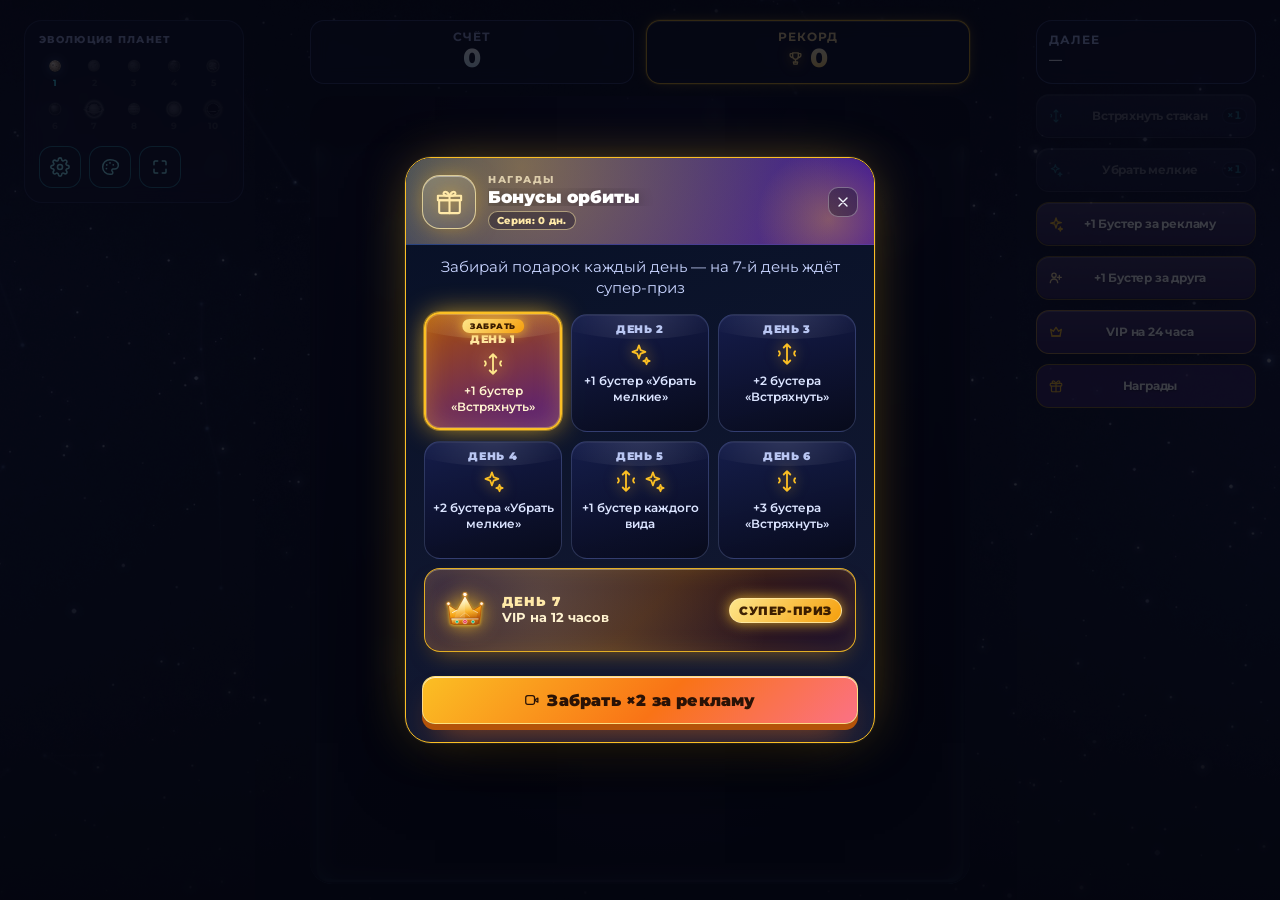
==== commit 7d5d8041: "Telegram Mini Apps: planets-tg + autobaron-tg — 27.11.2026 06:47:01" ====
--- a/planets-tg/index.html
+++ b/planets-tg/index.html
@@ -22,7 +22,7 @@
 <script src="https://sad.adsgram.ai/js/sad.min.js"></script>
   <script src="./matter.min.js"></script>
   <script>window.Matter || document.write('<script src="https://cdnjs.cloudflare.com/ajax/libs/matter-js/0.19.0/matter.min.js"><\/script>')</script>
-  <script src="i18n.js?v=74"></script>
+  <script src="i18n.js?v=75"></script>
   <script src="telegram-init.js"></script>
   <meta name="viewport" content="width=device-width, initial-scale=1, maximum-scale=1, user-scalable=no, viewport-fit=cover">
   <meta name="theme-color" content="#090d16">
@@ -32,7 +32,7 @@
   <link rel="preconnect" href="https://fonts.googleapis.com">
   <link rel="preconnect" href="https://fonts.gstatic.com" crossorigin>
   <link href="https://fonts.googleapis.com/css2?family=Montserrat:wght@500;600;700;800&display=swap" rel="stylesheet">
-  <link rel="stylesheet" href="style.css?v=74">
+  <link rel="stylesheet" href="style.css?v=75">
 </head>
 <body data-theme="cosmos">
   <script>
@@ -365,6 +365,6 @@
     <span>Проверьте подключение к интернету и обновите страницу.</span>
   </div>
 
-  <script src="game.js?v=74"></script>
+  <script src="game.js?v=75"></script>
 </body>
 </html>
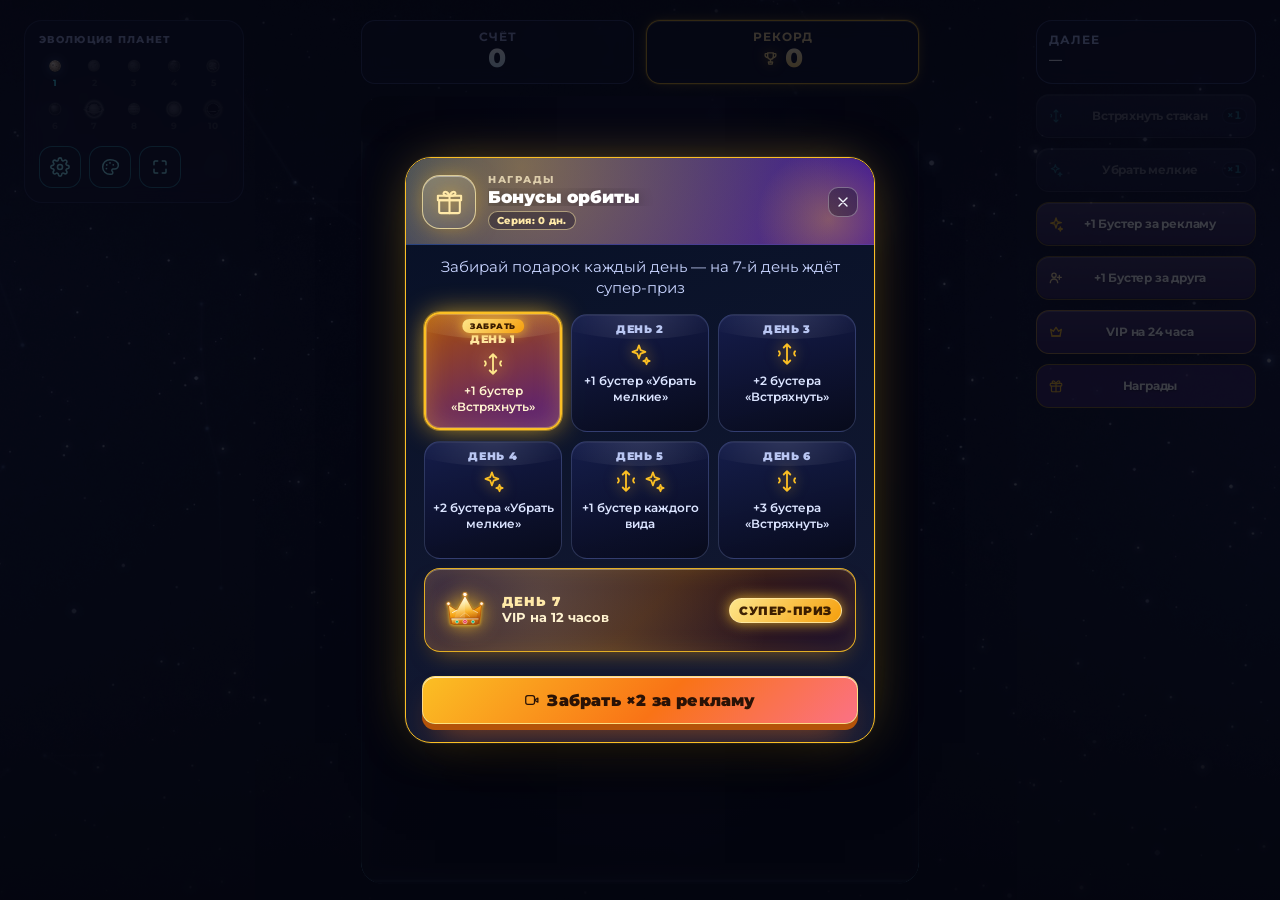
==== commit 1ff4c15a: "Telegram Mini Apps: planets-tg + autobaron-tg — 27.11.2026 07:04:50" ====
--- a/planets-tg/index.html
+++ b/planets-tg/index.html
@@ -22,7 +22,7 @@
 <script src="https://sad.adsgram.ai/js/sad.min.js"></script>
   <script src="./matter.min.js"></script>
   <script>window.Matter || document.write('<script src="https://cdnjs.cloudflare.com/ajax/libs/matter-js/0.19.0/matter.min.js"><\/script>')</script>
-  <script src="i18n.js?v=75"></script>
+  <script src="i18n.js?v=78"></script>
   <script src="telegram-init.js"></script>
   <meta name="viewport" content="width=device-width, initial-scale=1, maximum-scale=1, user-scalable=no, viewport-fit=cover">
   <meta name="theme-color" content="#090d16">
@@ -32,7 +32,7 @@
   <link rel="preconnect" href="https://fonts.googleapis.com">
   <link rel="preconnect" href="https://fonts.gstatic.com" crossorigin>
   <link href="https://fonts.googleapis.com/css2?family=Montserrat:wght@500;600;700;800&display=swap" rel="stylesheet">
-  <link rel="stylesheet" href="style.css?v=75">
+  <link rel="stylesheet" href="style.css?v=78">
 </head>
 <body data-theme="cosmos">
   <script>
@@ -365,6 +365,6 @@
     <span>Проверьте подключение к интернету и обновите страницу.</span>
   </div>
 
-  <script src="game.js?v=75"></script>
+  <script src="game.js?v=78"></script>
 </body>
 </html>
--- a/planets-tg/style.css
+++ b/planets-tg/style.css
@@ -4172,8 +4172,6 @@
     display: grid !important;
     grid-template-columns: 1fr 1fr;
     gap: 12px;
-    width: clamp(660px, 64vh, 820px) !important;
-    max-width: calc(100vw - 520px) !important;
     min-width: 0;
     margin: 0 auto;
     z-index: 40;
@@ -4193,8 +4191,6 @@
     bottom: 16px;
     left: 50%;
     transform: translateX(-50%);
-    width: clamp(660px, 64vh, 820px) !important;
-    max-width: calc(100vw - 520px) !important;
     min-width: 0;
     height: auto;
     min-height: 0;
